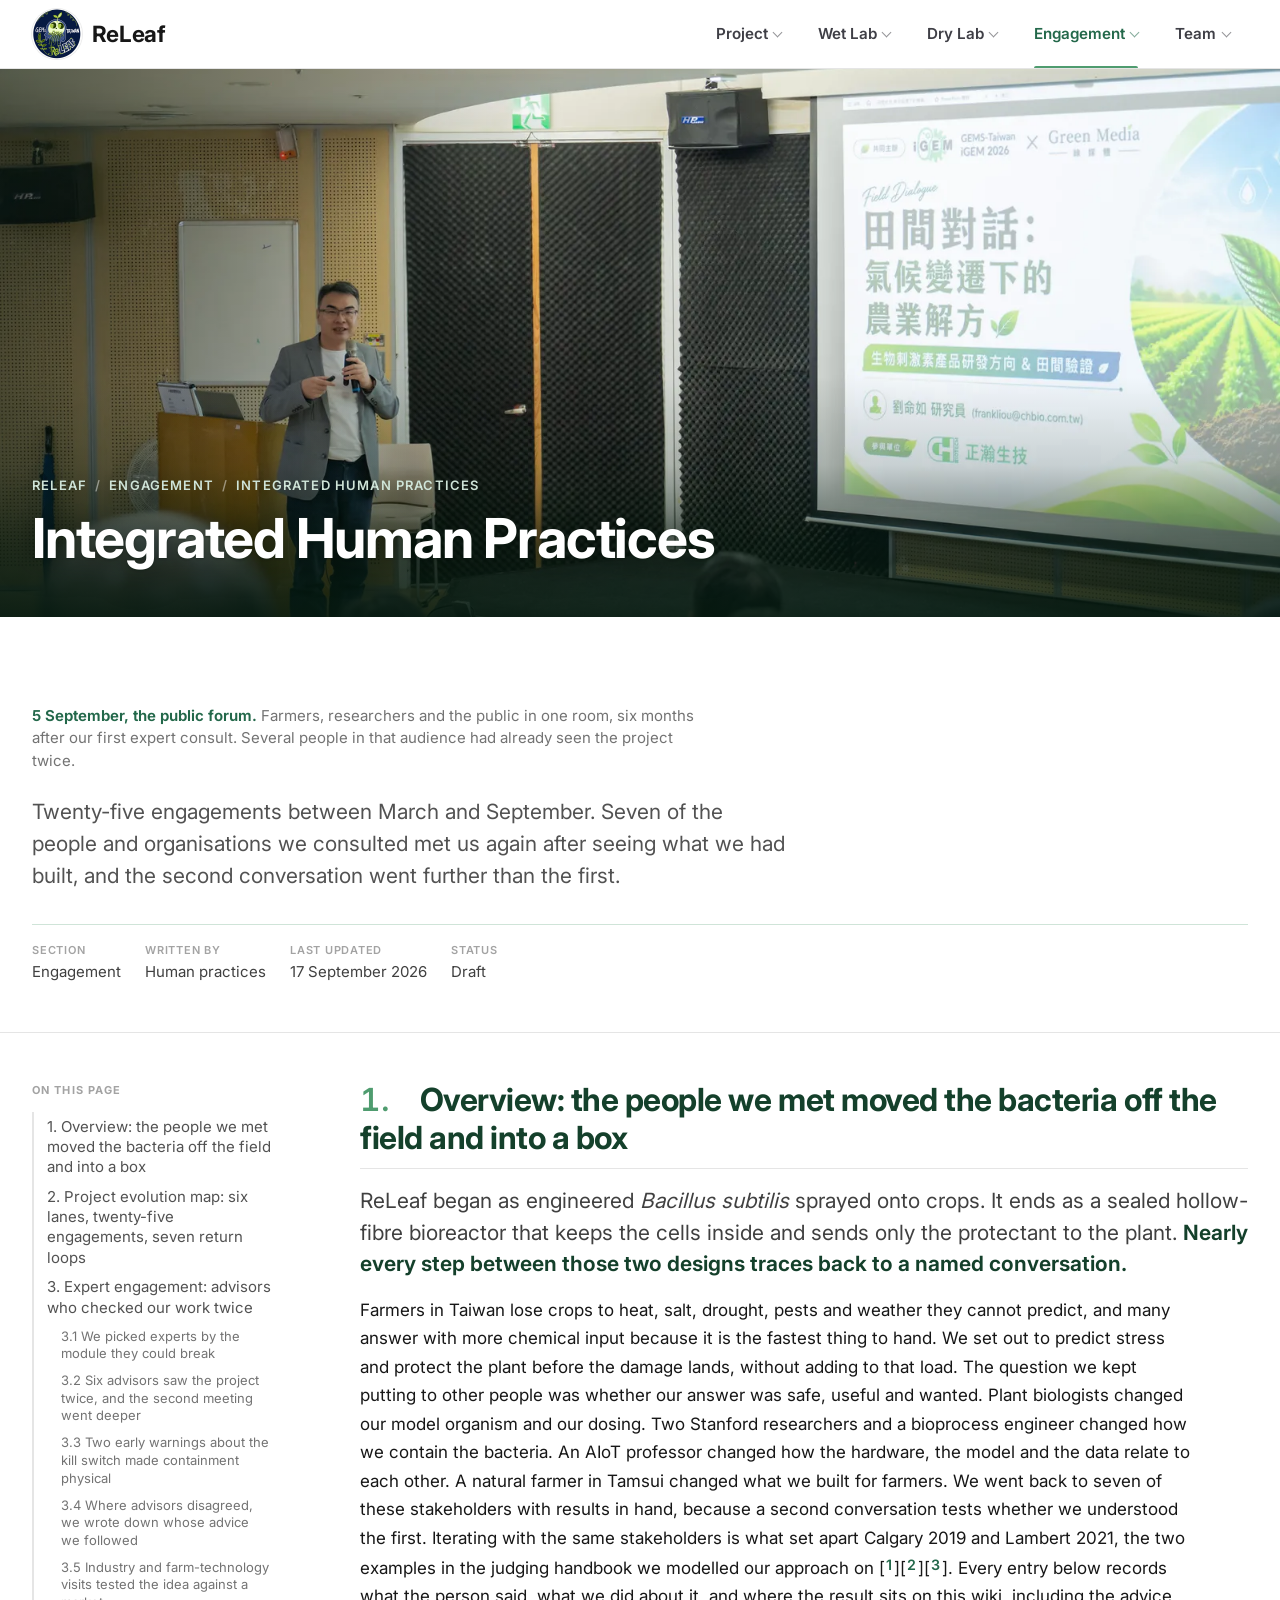
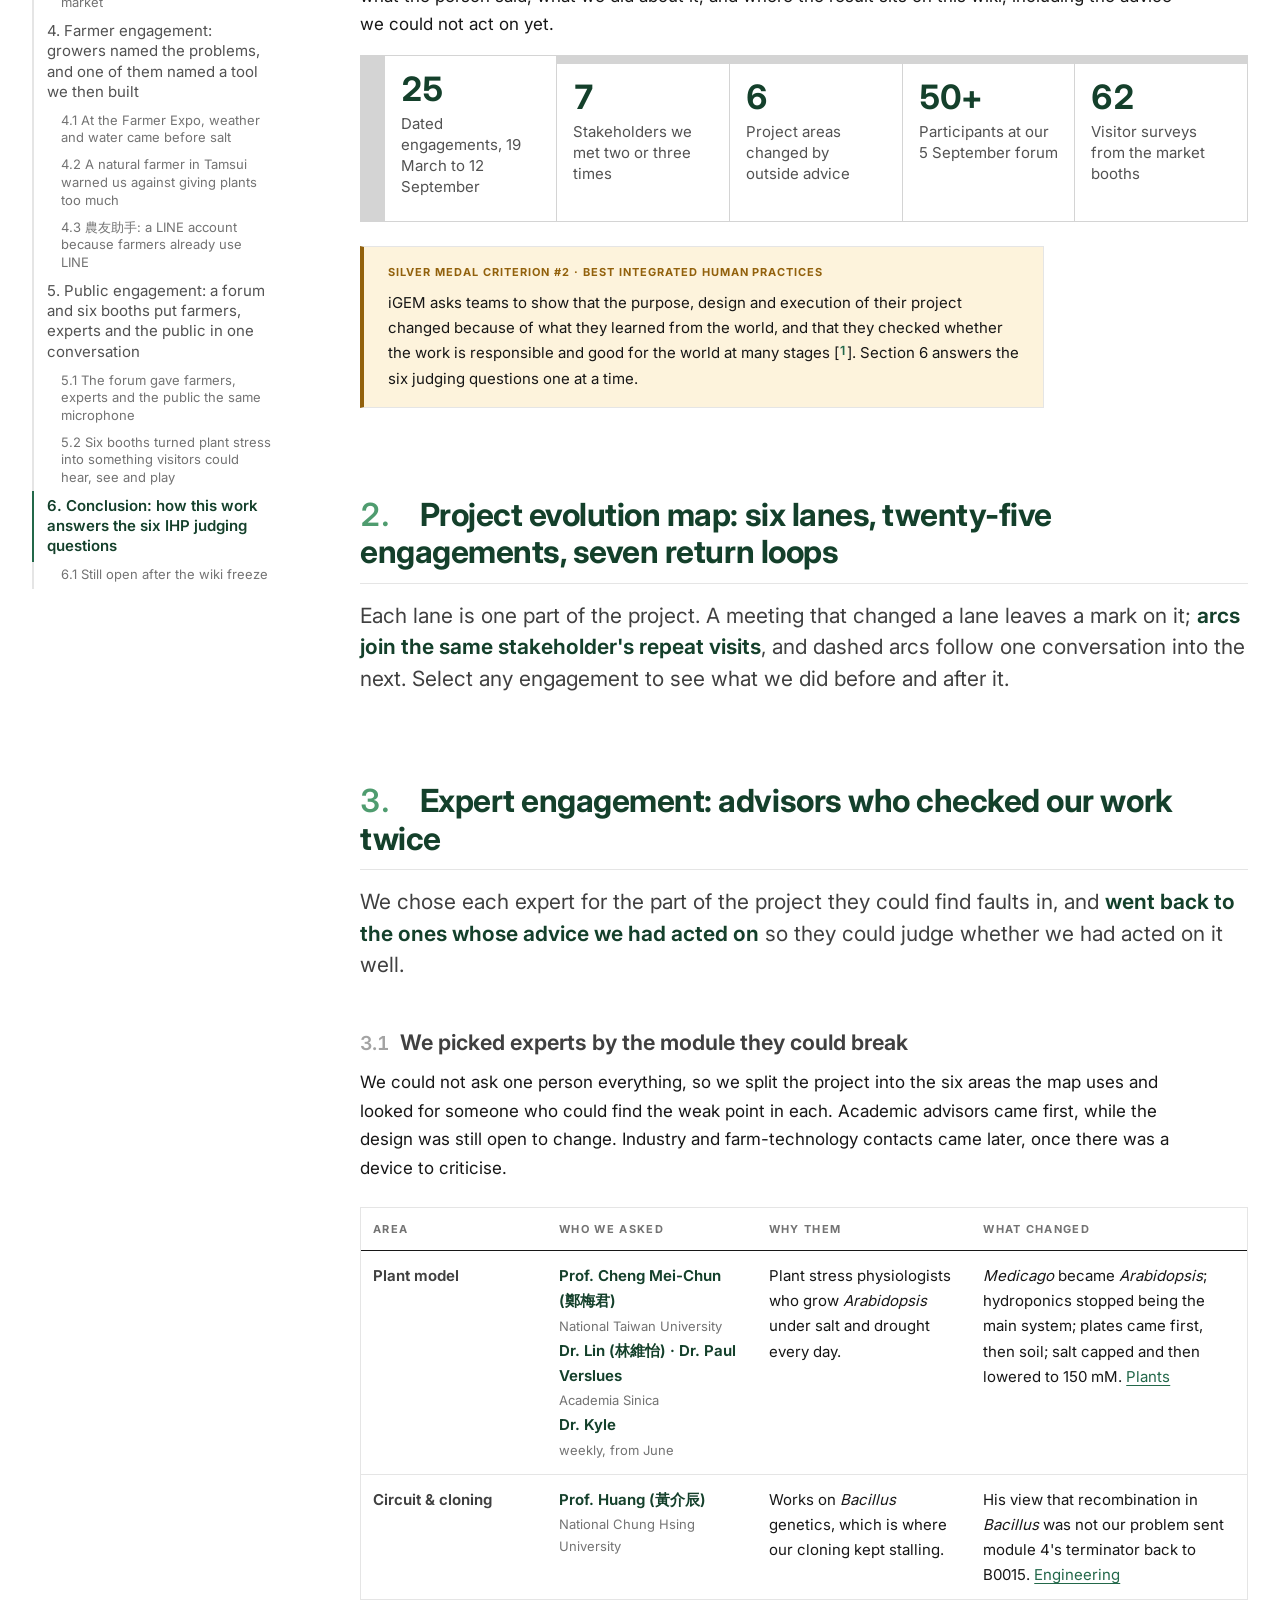
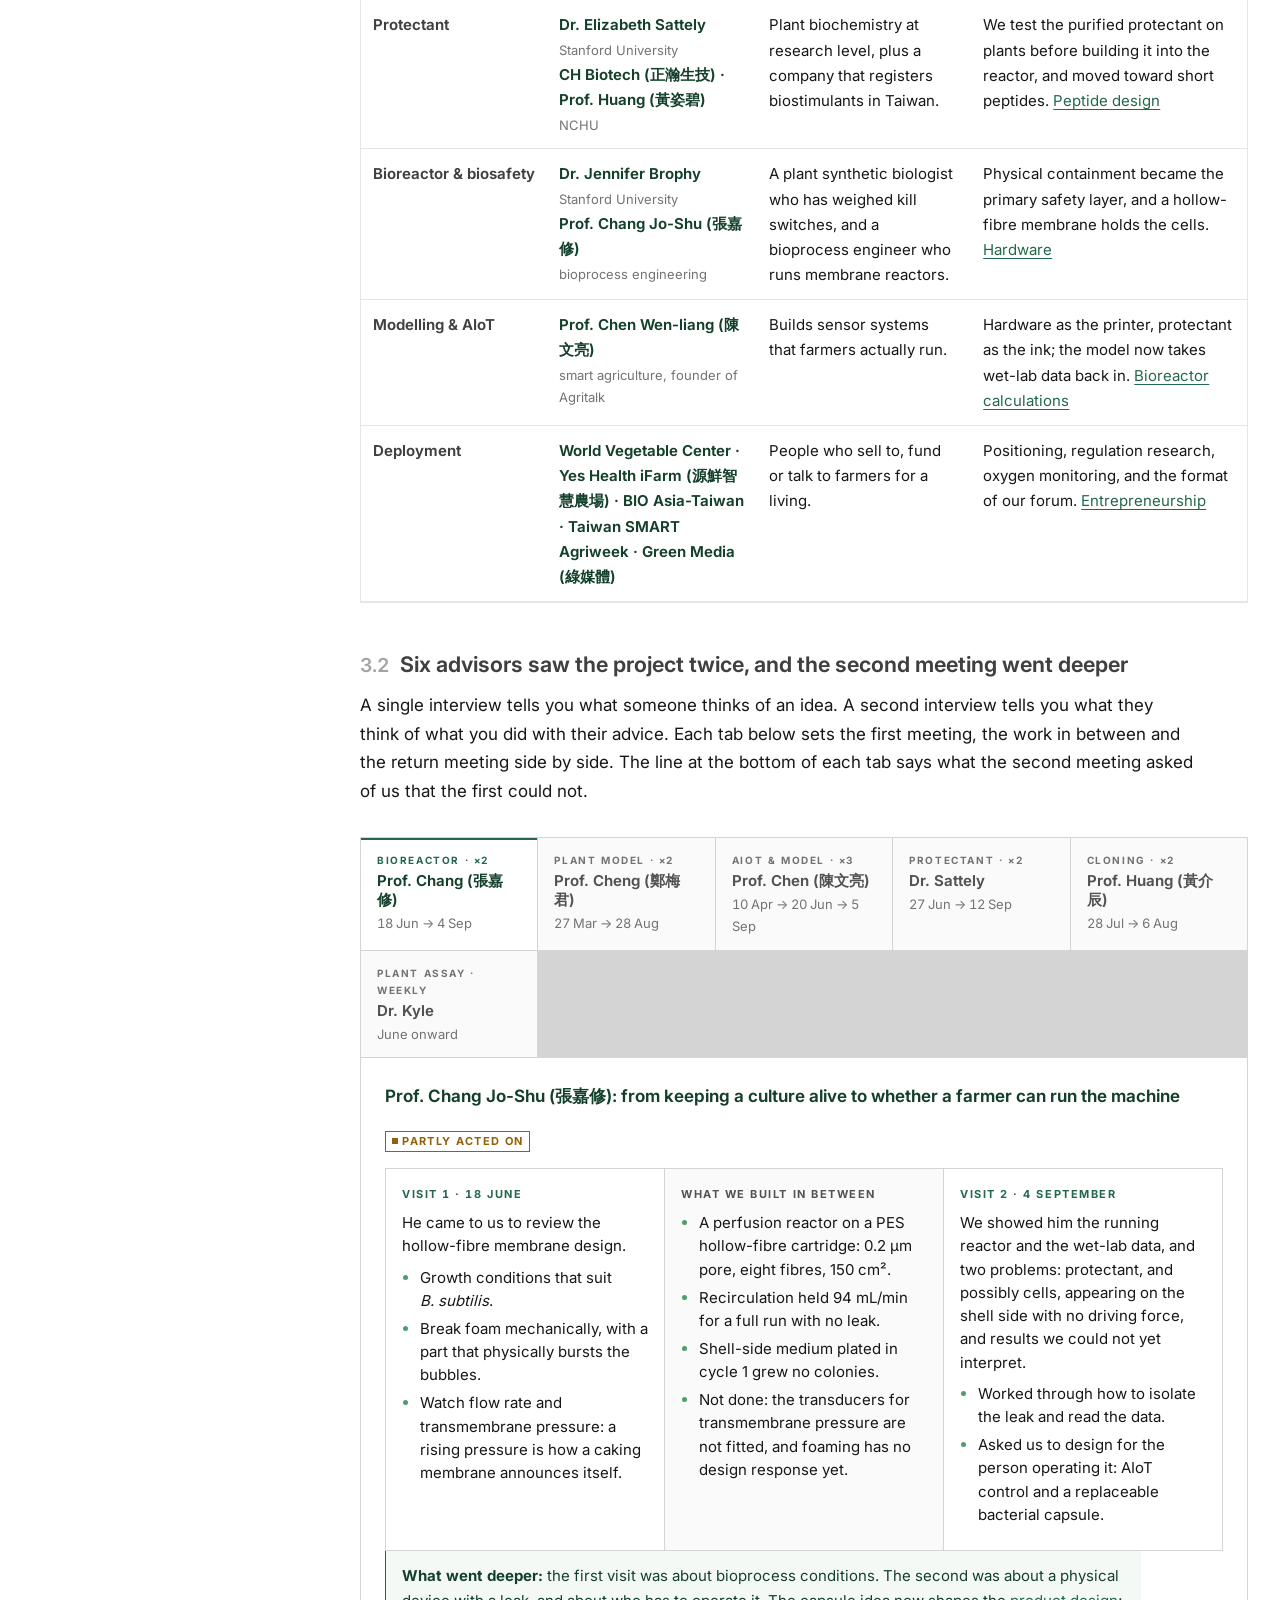
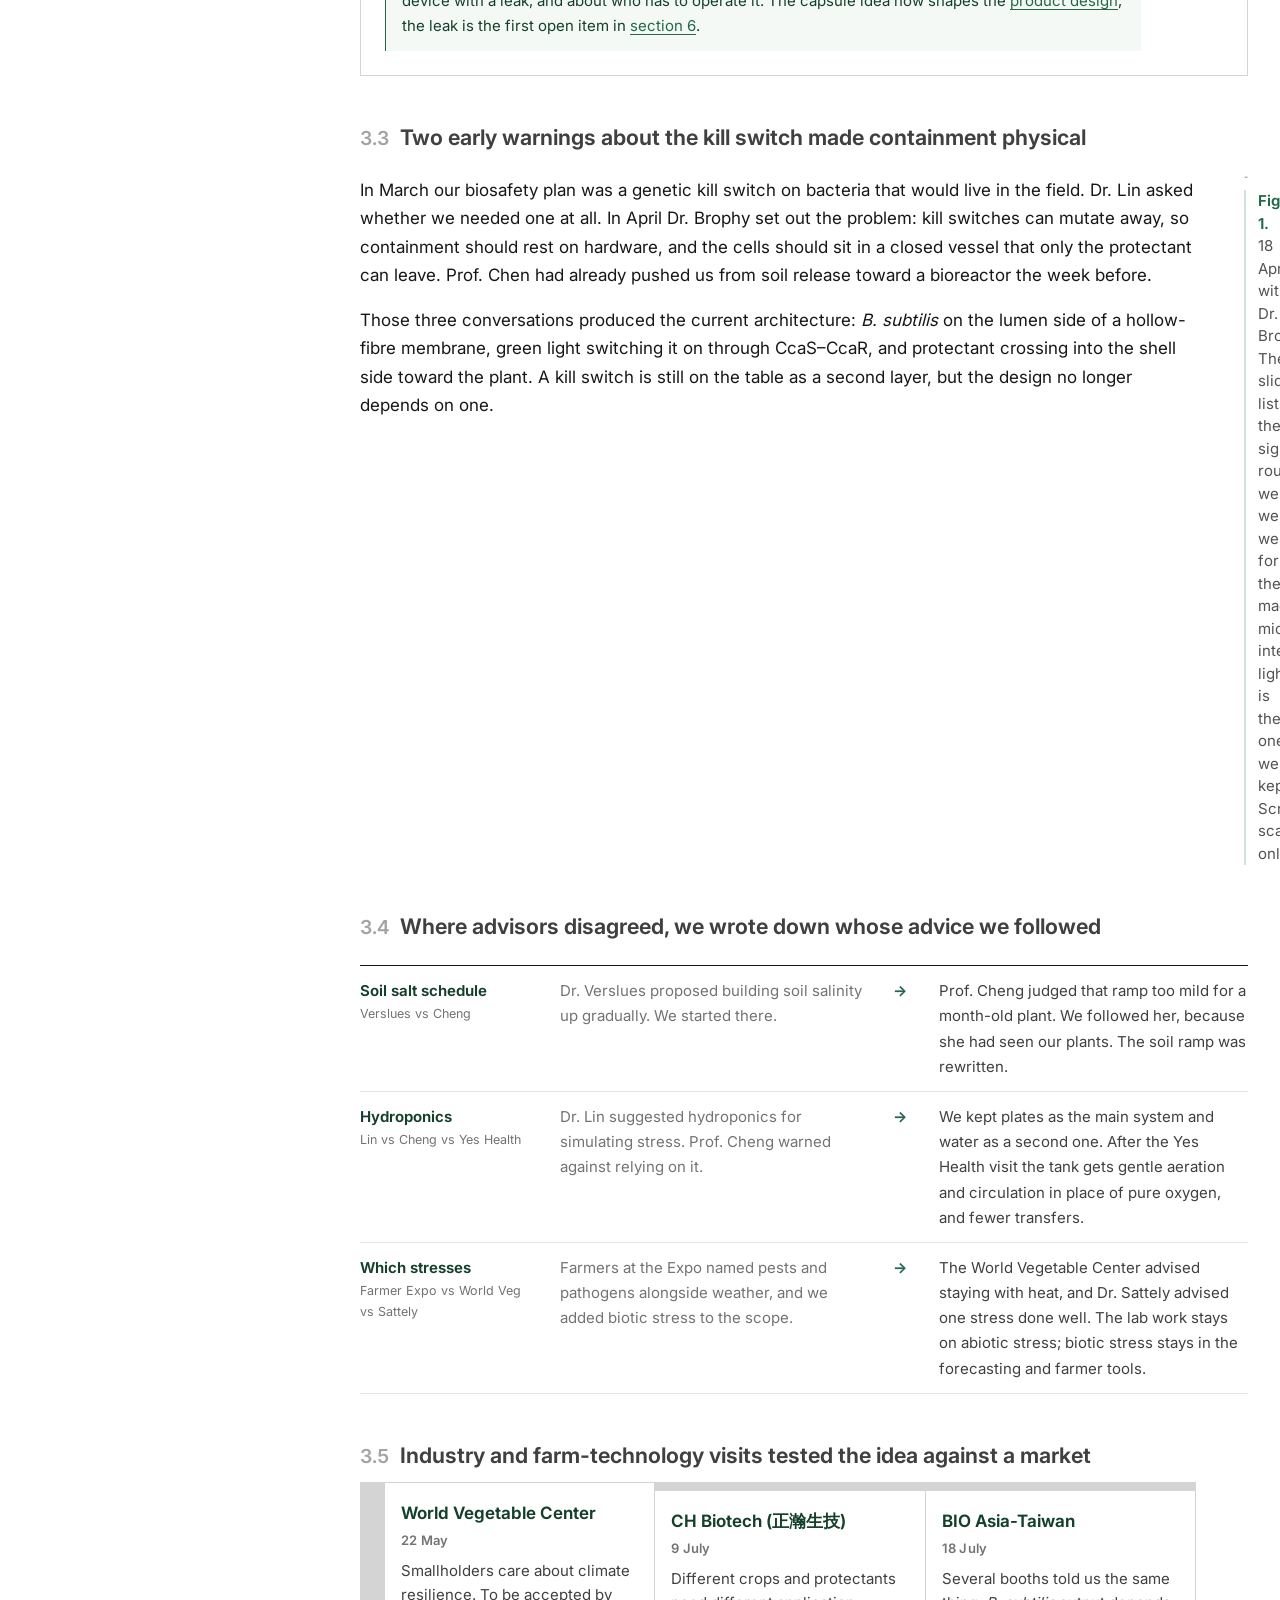
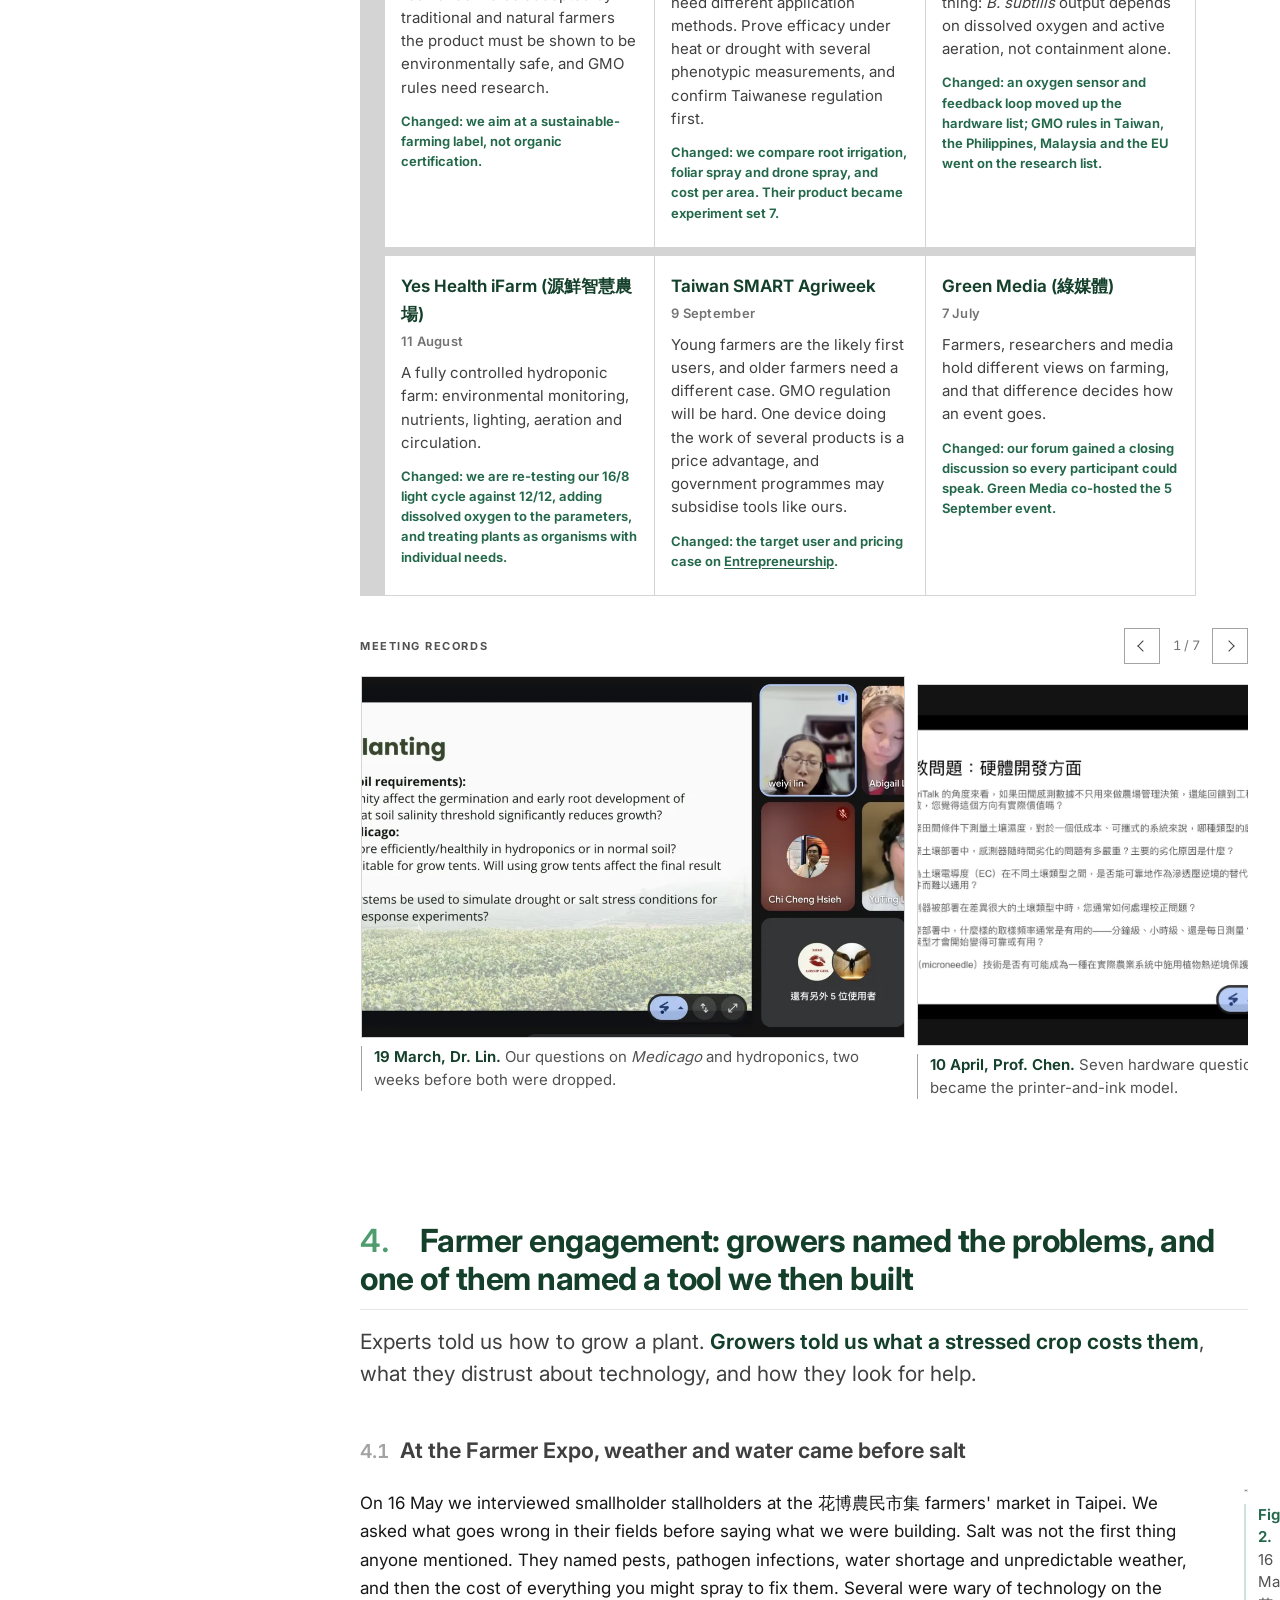
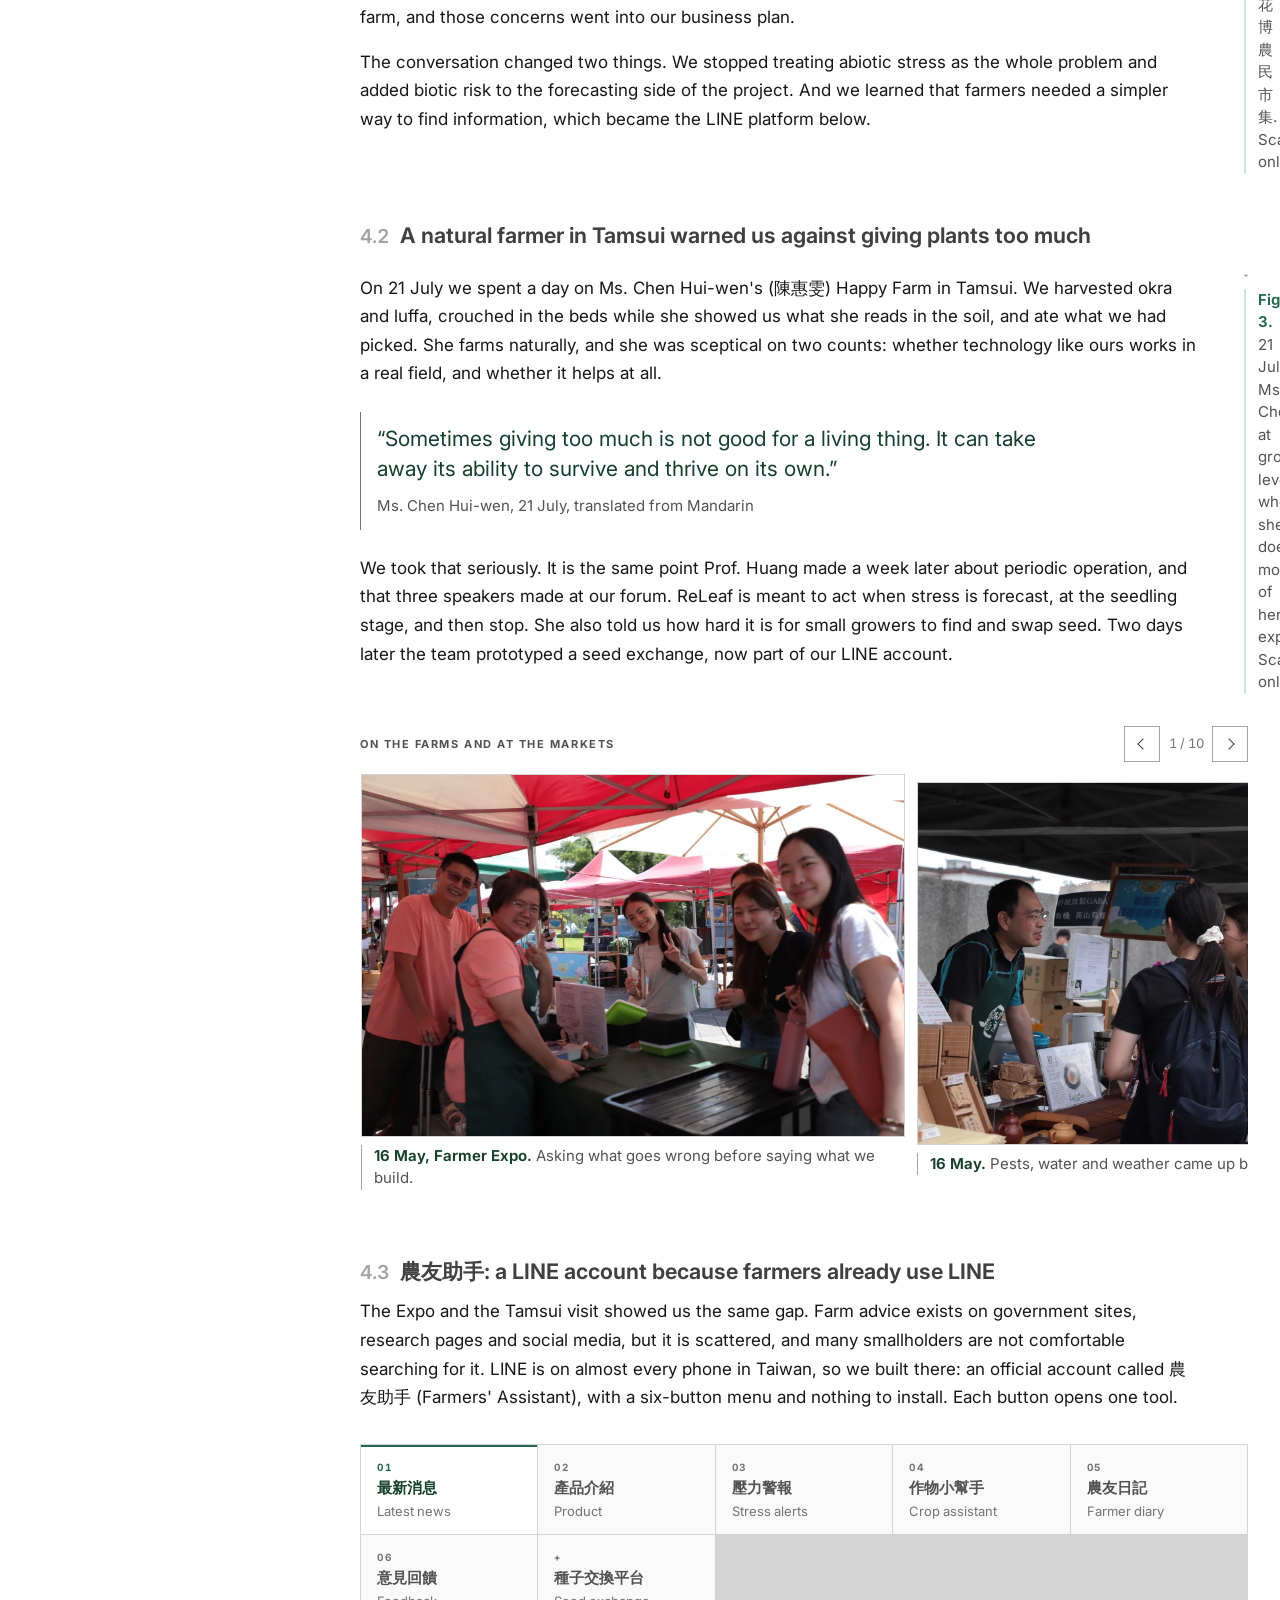
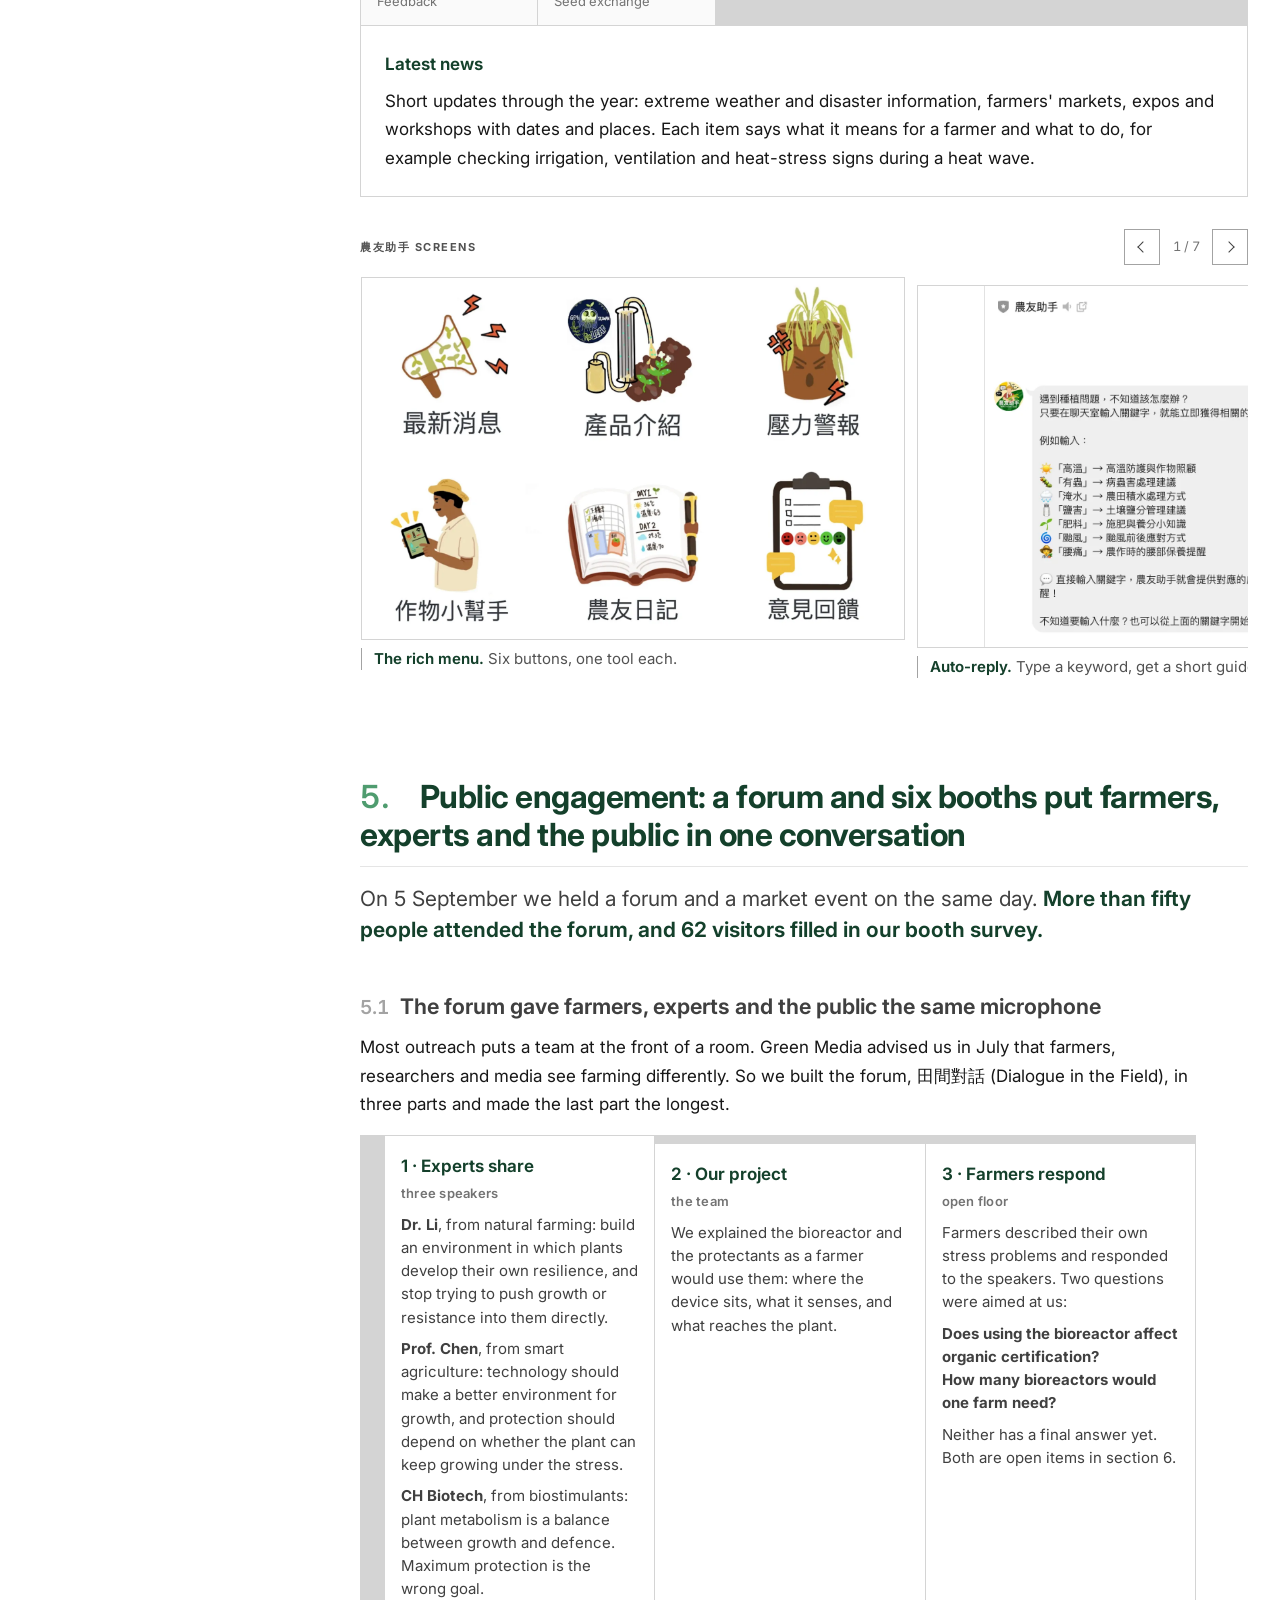
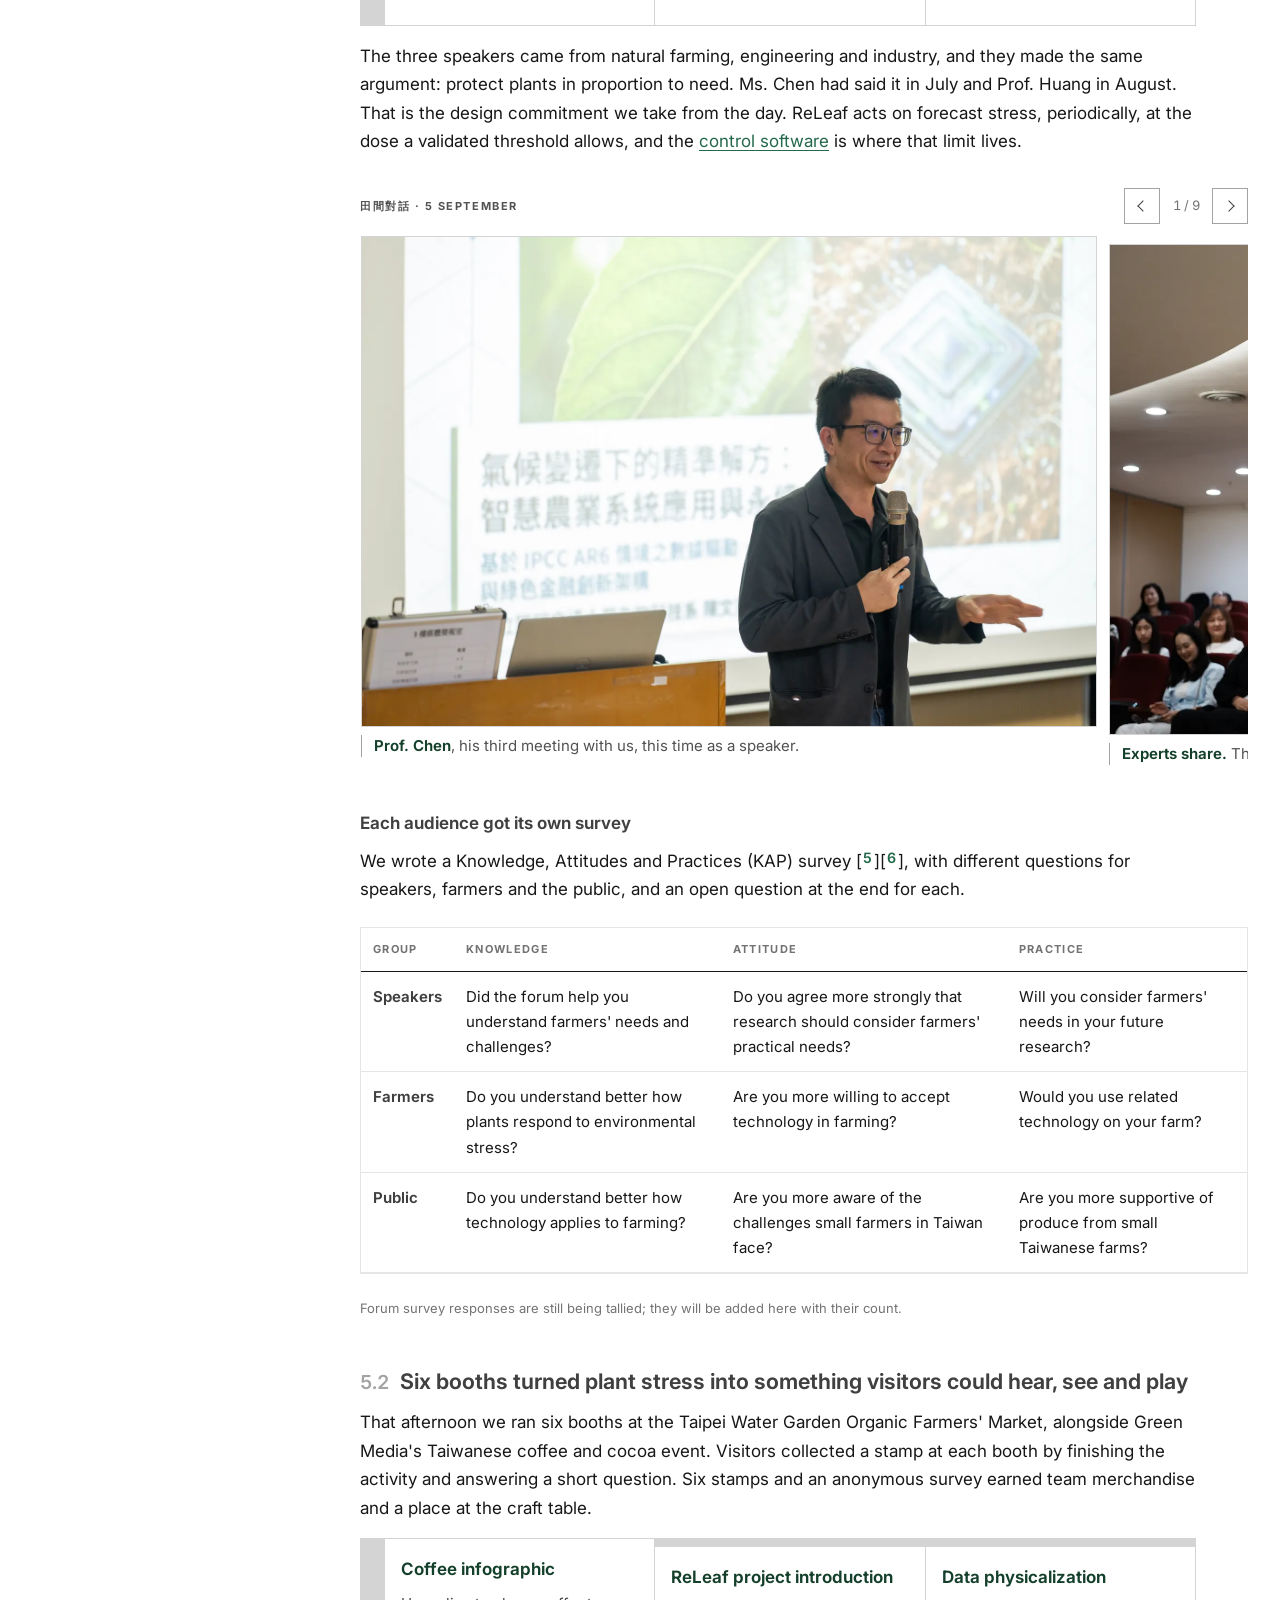
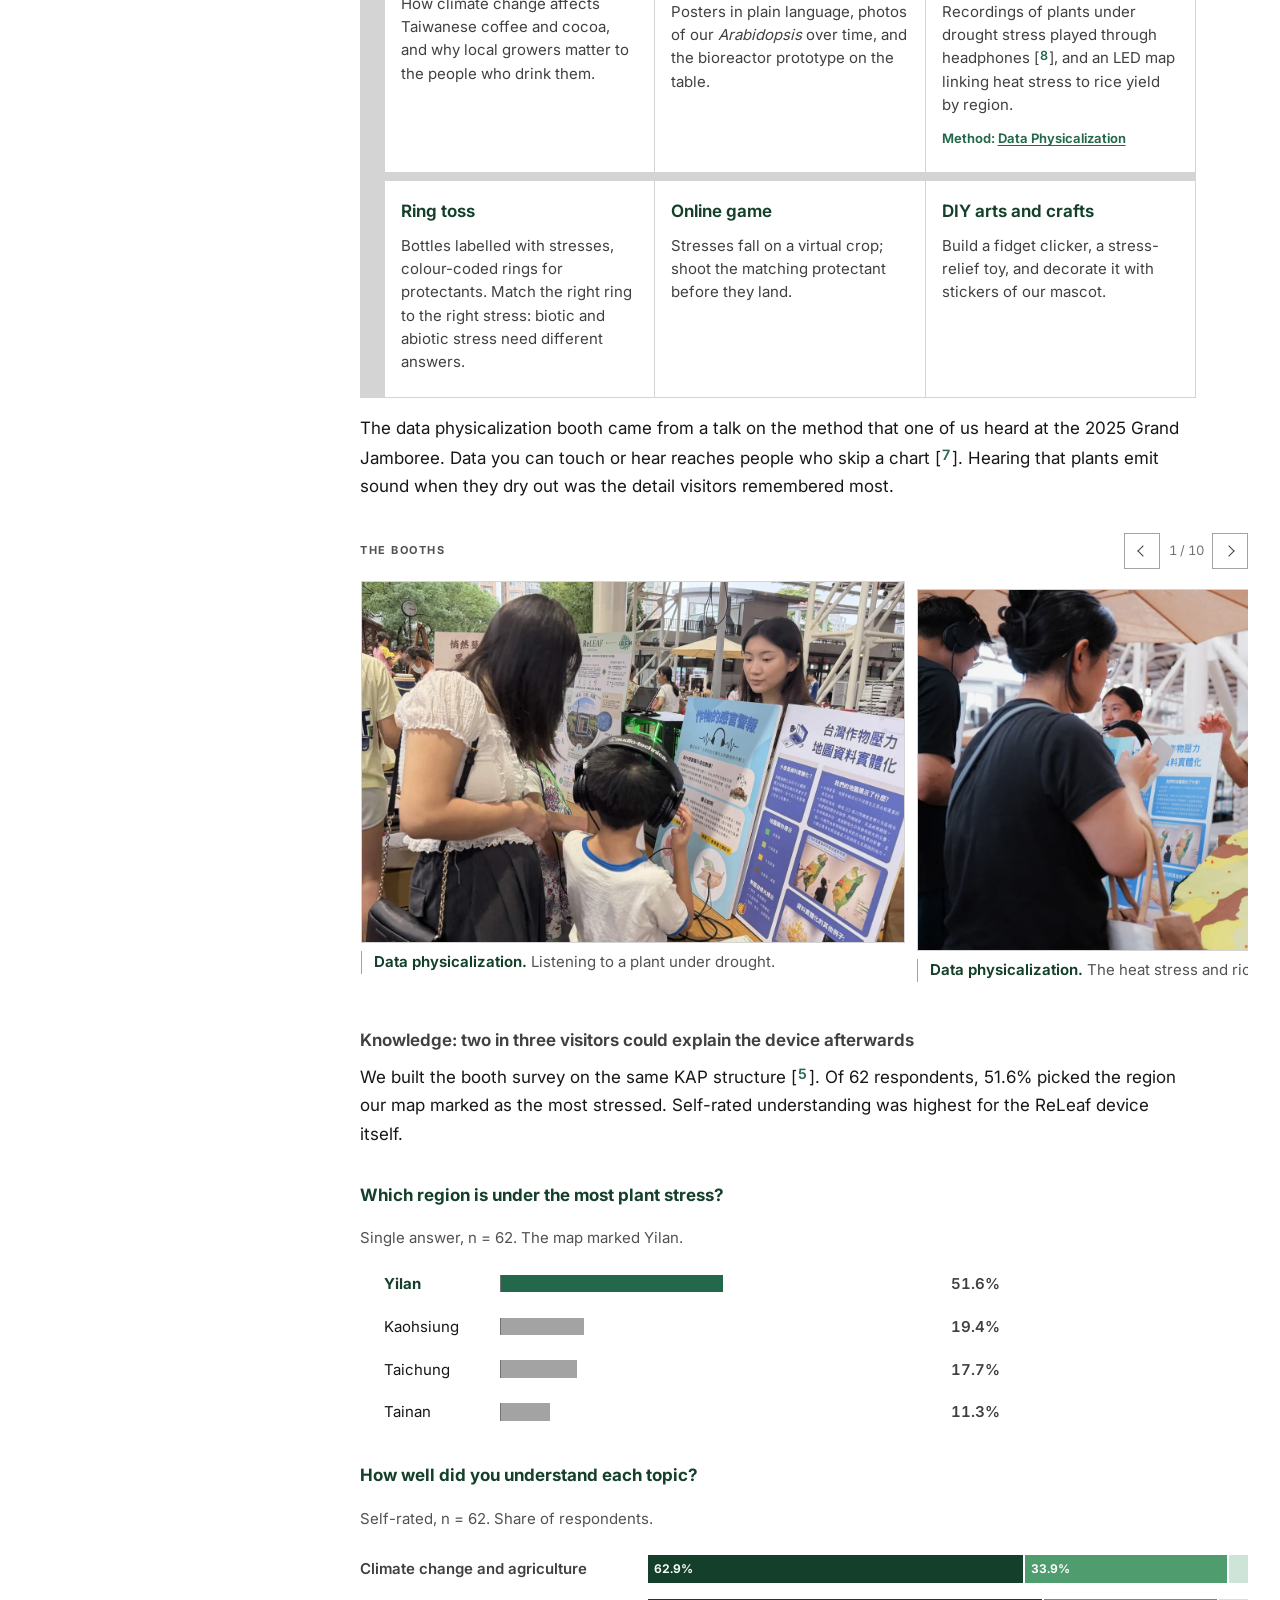
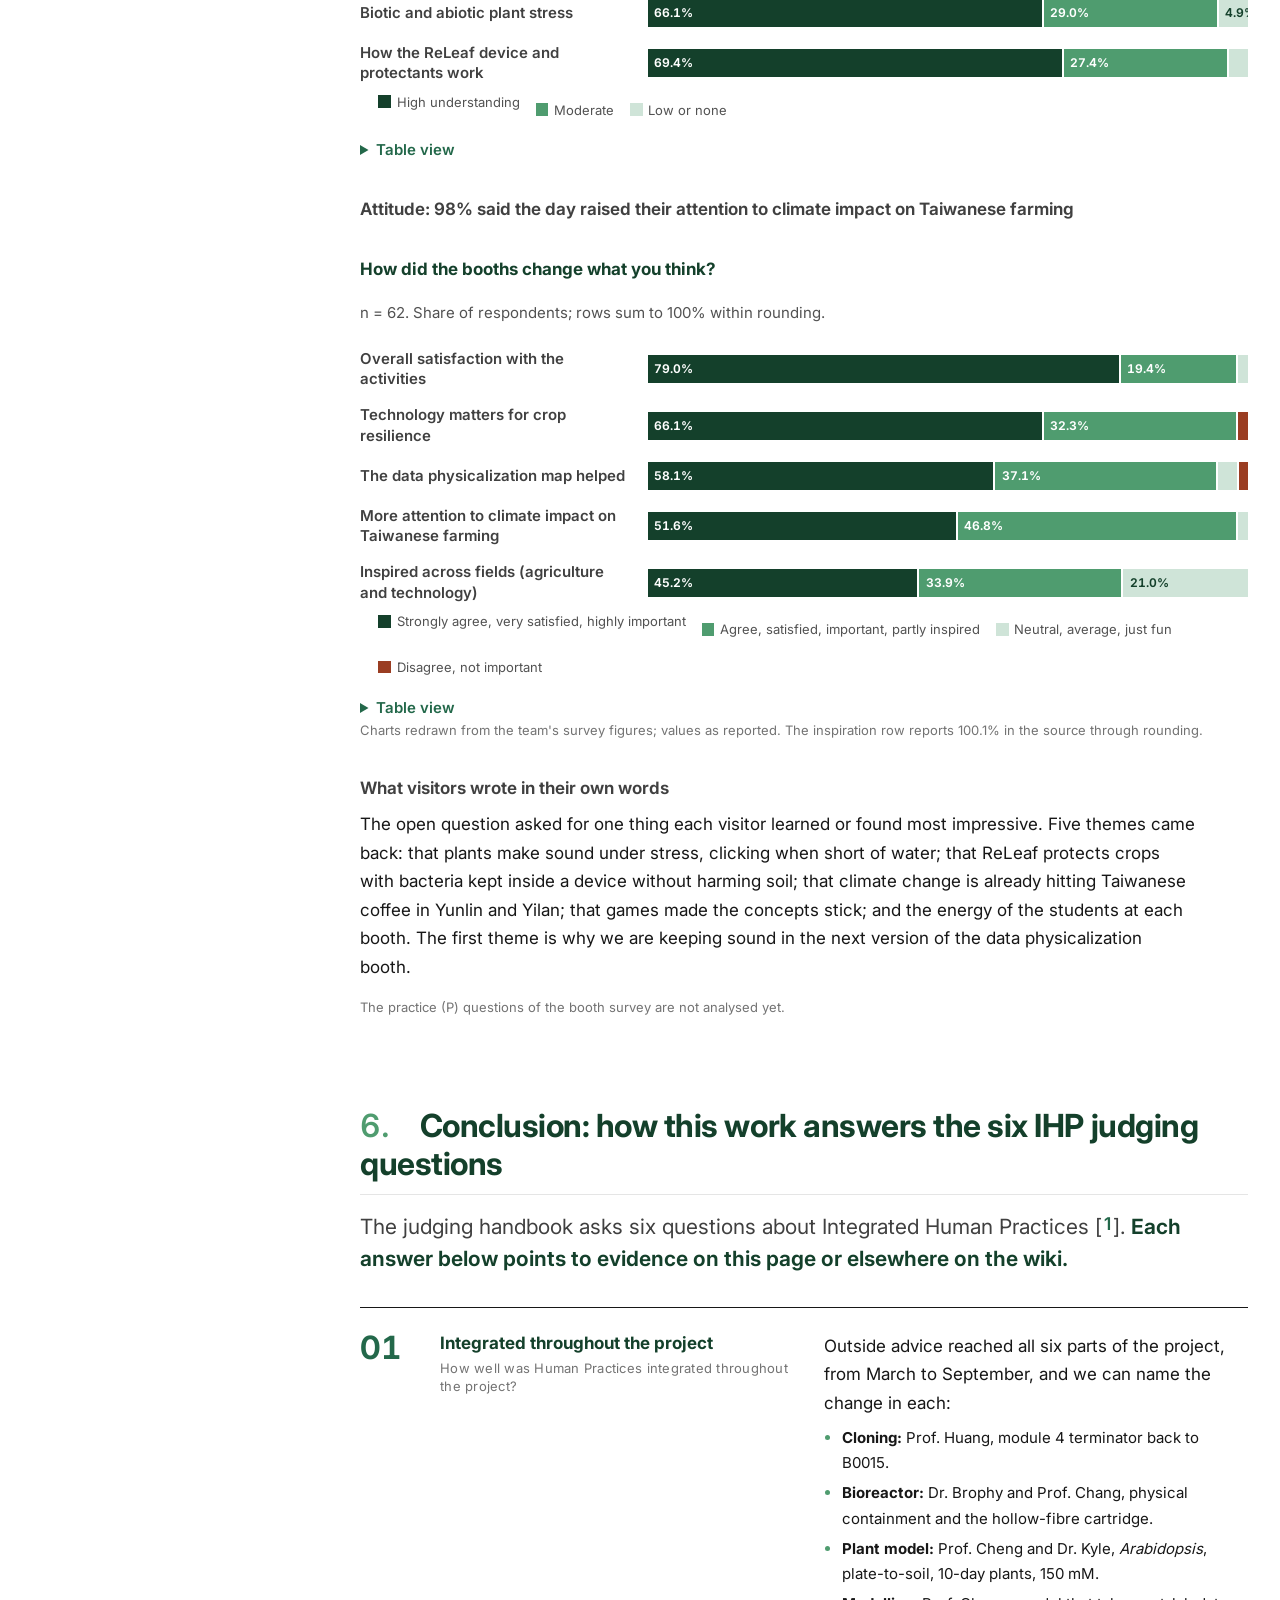
==== human-practices/index.html @ e919b012 "IHP page: draft on the ReLeaf subpage template The page, its stylesheet and behaviours, the wiki ass" ====
<!DOCTYPE html>
<html lang="en">
<head>
  <meta charset="utf-8" />
  <meta name="viewport" content="width=device-width, initial-scale=1" />
  <title>Integrated Human Practices | ReLeaf &middot; iGEM 2026</title>
  <meta name="description" content="Twenty-five engagements from March to September, seven stakeholders who met us more than once, and the design decisions each of them changed." />
  <link rel="icon" href="../assets/img/logo.png" />
  <link rel="stylesheet" href="../assets/css/tokens.css" />
  <link rel="stylesheet" href="../assets/css/nav.css" />
  <link rel="stylesheet" href="../assets/css/page.css" />
  <link rel="stylesheet" href="ihp.css" />
  <link rel="stylesheet" href="evomap.css" />
</head>
<body class="ihp">

  <div id="site-nav" data-base="../" data-tab="engagement" data-page="human-practices"></div>
  <div class="sitenav-spacer"></div>

  <!-- ================================================== 0 · KEY VISUAL == -->
  <!-- PLACEHOLDER: replace this photograph with the Canva key visual when it
       is ready. Export at 2400 px wide, save as
       assets/img/human-practices/hero-ihp.webp, and change the src below. -->
  <header class="pagehead pagehead--hero">
    <div class="pagehead__hero">
      <img src="../assets/img/human-practices/forum-dsc-75.webp"
           alt="A lecture theatre seen from the back rows. A speaker stands at the front beside a projected title slide reading 田間對話, and the seats in front of him are filled with farmers, researchers and students."
           width="1600" height="900" fetchpriority="high" />
      <div class="pagehead__heroinner">
        <p class="pagehead__eyebrow">
          <a href="../">ReLeaf</a> <i>/</i> Engagement <i>/</i> Integrated Human Practices
        </p>
        <h1 class="pagehead__title">Integrated Human Practices</h1>
      </div>
    </div>

    <div class="pagehead__inner">
      <p class="pagehead__herocap"><b>5 September, the public forum.</b> Farmers, researchers and the public in one room, six months after our first expert consult. Several people in that audience had already seen the project twice.</p>
      <p class="pagehead__lede">Twenty-five engagements between March and September. Seven of the people and organisations we consulted met us again after seeing what we had built, and the second conversation went further than the first.</p>
      <ul class="pagehead__meta">
        <li><b>Section</b><span>Engagement</span></li>
        <li><b>Written by</b><span>Human practices</span></li>
        <li><b>Last updated</b><span>17 September 2026</span></li>
        <li><b>Status</b><span>Draft</span></li>
      </ul>
    </div>
  </header>

  <div class="pagewrap">
    <details class="toc" open>
      <summary>Contents</summary>
      <div class="toc__inner"><p class="toc__title">On this page</p></div>
    </details>

    <main class="pagebody">

      <!-- ====================================================== 1 · OVERVIEW == -->
      <section class="sec" id="overview">
        <h2>Overview: the people we met moved the bacteria off the field and into a box</h2>
        <p class="stand">ReLeaf began as engineered <i>Bacillus subtilis</i> sprayed onto crops. It ends as a sealed hollow-fibre bioreactor that keeps the cells inside and sends only the protectant to the plant. <b>Nearly every step between those two designs traces back to a named conversation.</b></p>

        <p>Farmers in Taiwan lose crops to heat, salt, drought, pests and weather they cannot predict, and many answer with more chemical input because it is the fastest thing to hand. We set out to predict stress and protect the plant before the damage lands, without adding to that load. The question we kept putting to other people was whether our answer was safe, useful and wanted. Plant biologists changed our model organism and our dosing. Two Stanford researchers and a bioprocess engineer changed how we contain the bacteria. An AIoT professor changed how the hardware, the model and the data relate to each other. A natural farmer in Tamsui changed what we built for farmers. We went back to seven of these stakeholders with results in hand, because a second conversation tests whether we understood the first. Iterating with the same stakeholders is what set apart Calgary 2019 and Lambert 2021, the two examples in the judging handbook we modelled our approach on [1][2][3]. Every entry below records what the person said, what we did about it, and where the result sits on this wiki, including the advice we could not act on yet.</p>

        <ul class="keyfacts">
          <li><b>25</b><span>Dated engagements, 19 March to 12 September</span></li>
          <li><b>7</b><span>Stakeholders we met two or three times</span></li>
          <li><b>6</b><span>Project areas changed by outside advice</span></li>
          <li><b>50+</b><span>Participants at our 5 September forum</span></li>
          <li><b>62</b><span>Visitor surveys from the market booths</span></li>
        </ul>

        <aside class="callout callout--medal">
          <b class="callout__label">Silver Medal Criterion #2 &middot; Best Integrated Human Practices</b>
          <p>iGEM asks teams to show that the purpose, design and execution of their project changed because of what they learned from the world, and that they checked whether the work is responsible and good for the world at many stages [1]. Section&nbsp;6 answers the six judging questions one at a time.</p>
        </aside>
      </section>

      <!-- ======================================================= 2 · MAP == -->
      <section class="sec" id="evolution">
        <h2>Project evolution map: six lanes, twenty-five engagements, seven return loops</h2>
        <p class="stand">Each lane is one part of the project. A meeting that changed a lane leaves a mark on it; <b>arcs join the same stakeholder's repeat visits</b>, and dashed arcs follow one conversation into the next. Select any engagement to see what we did before and after it.</p>

        <div id="evomap" class="evomap" data-evomap>
          <noscript>
            <p>The interactive map needs JavaScript. Every engagement it shows is also described in sections 3 to 5 below, with dates, advice and the change that followed.</p>
          </noscript>
        </div>
      </section>

      <!-- ============================================ 3 · EXPERT ENGAGEMENT == -->
      <section class="sec" id="experts">
        <h2>Expert engagement: advisors who checked our work twice</h2>
        <p class="stand">We chose each expert for the part of the project they could find faults in, and <b>went back to the ones whose advice we had acted on</b> so they could judge whether we had acted on it well.</p>

        <h3>We picked experts by the module they could break</h3>
        <p>We could not ask one person everything, so we split the project into the six areas the map uses and looked for someone who could find the weak point in each. Academic advisors came first, while the design was still open to change. Industry and farm-technology contacts came later, once there was a device to criticise.</p>

        <div class="tablewrap">
          <table class="ledger">
            <thead><tr><th>Area</th><th>Who we asked</th><th>Why them</th><th>What changed</th></tr></thead>
            <tbody>
              <tr>
                <td class="ledger__area">Plant model</td>
                <td class="ledger__who">Prof. Cheng Mei-Chun (鄭梅君)<small>National Taiwan University</small>Dr. Lin (林維怡) &middot; Dr. Paul Verslues<small>Academia Sinica</small>Dr. Kyle<small>weekly, from June</small></td>
                <td>Plant stress physiologists who grow <i>Arabidopsis</i> under salt and drought every day.</td>
                <td><i>Medicago</i> became <i>Arabidopsis</i>; hydroponics stopped being the main system; plates came first, then soil; salt capped and then lowered to 150&nbsp;mM. <a href="../plant/">Plants</a></td>
              </tr>
              <tr>
                <td class="ledger__area">Circuit &amp; cloning</td>
                <td class="ledger__who">Prof. Huang (黃介辰)<small>National Chung Hsing University</small></td>
                <td>Works on <i>Bacillus</i> genetics, which is where our cloning kept stalling.</td>
                <td>His view that recombination in <i>Bacillus</i> was not our problem sent module&nbsp;4's terminator back to B0015. <a href="../engineering/">Engineering</a></td>
              </tr>
              <tr>
                <td class="ledger__area">Protectant</td>
                <td class="ledger__who">Dr. Elizabeth Sattely<small>Stanford University</small>CH Biotech (正瀚生技) &middot; Prof. Huang (黃姿碧)<small>NCHU</small></td>
                <td>Plant biochemistry at research level, plus a company that registers biostimulants in Taiwan.</td>
                <td>We test the purified protectant on plants before building it into the reactor, and moved toward short peptides. <a href="../peptide-design/">Peptide design</a></td>
              </tr>
              <tr>
                <td class="ledger__area">Bioreactor &amp; biosafety</td>
                <td class="ledger__who">Dr. Jennifer Brophy<small>Stanford University</small>Prof. Chang Jo-Shu (張嘉修)<small>bioprocess engineering</small></td>
                <td>A plant synthetic biologist who has weighed kill switches, and a bioprocess engineer who runs membrane reactors.</td>
                <td>Physical containment became the primary safety layer, and a hollow-fibre membrane holds the cells. <a href="../hardware/">Hardware</a></td>
              </tr>
              <tr>
                <td class="ledger__area">Modelling &amp; AIoT</td>
                <td class="ledger__who">Prof. Chen Wen-liang (陳文亮)<small>smart agriculture, founder of Agritalk</small></td>
                <td>Builds sensor systems that farmers actually run.</td>
                <td>Hardware as the printer, protectant as the ink; the model now takes wet-lab data back in. <a href="../bioreactor-calculations/">Bioreactor calculations</a></td>
              </tr>
              <tr>
                <td class="ledger__area">Deployment</td>
                <td class="ledger__who">World Vegetable Center &middot; Yes Health iFarm (源鮮智慧農場) &middot; BIO Asia-Taiwan &middot; Taiwan SMART Agriweek &middot; Green Media (綠媒體)</td>
                <td>People who sell to, fund or talk to farmers for a living.</td>
                <td>Positioning, regulation research, oxygen monitoring, and the format of our forum. <a href="../entrepreneurship/">Entrepreneurship</a></td>
              </tr>
            </tbody>
          </table>
        </div>

        <h3>Six advisors saw the project twice, and the second meeting went deeper</h3>
        <p>A single interview tells you what someone thinks of an idea. A second interview tells you what they think of what you did with their advice. Each tab below sets the first meeting, the work in between and the return meeting side by side. The line at the bottom of each tab says what the second meeting asked of us that the first could not.</p>

        <div class="rail" data-rail>
          <div class="rail__strip" role="tablist" aria-label="Advisors we met more than once">
            <button class="rail__btn" role="tab" type="button" id="lt-chang" aria-controls="lp-chang" aria-selected="true">
              <span class="rail__no">Bioreactor &middot; &times;2</span><span class="rail__name">Prof. Chang (張嘉修)</span><span class="rail__when">18 Jun &rarr; 4 Sep</span>
            </button>
            <button class="rail__btn" role="tab" type="button" id="lt-cheng" aria-controls="lp-cheng" aria-selected="false">
              <span class="rail__no">Plant model &middot; &times;2</span><span class="rail__name">Prof. Cheng (鄭梅君)</span><span class="rail__when">27 Mar &rarr; 28 Aug</span>
            </button>
            <button class="rail__btn" role="tab" type="button" id="lt-chen" aria-controls="lp-chen" aria-selected="false">
              <span class="rail__no">AIoT &amp; model &middot; &times;3</span><span class="rail__name">Prof. Chen (陳文亮)</span><span class="rail__when">10 Apr &rarr; 20 Jun &rarr; 5 Sep</span>
            </button>
            <button class="rail__btn" role="tab" type="button" id="lt-sattely" aria-controls="lp-sattely" aria-selected="false">
              <span class="rail__no">Protectant &middot; &times;2</span><span class="rail__name">Dr. Sattely</span><span class="rail__when">27 Jun &rarr; 12 Sep</span>
            </button>
            <button class="rail__btn" role="tab" type="button" id="lt-huang" aria-controls="lp-huang" aria-selected="false">
              <span class="rail__no">Cloning &middot; &times;2</span><span class="rail__name">Prof. Huang (黃介辰)</span><span class="rail__when">28 Jul &rarr; 6 Aug</span>
            </button>
            <button class="rail__btn" role="tab" type="button" id="lt-kyle" aria-controls="lp-kyle" aria-selected="false">
              <span class="rail__no">Plant assay &middot; weekly</span><span class="rail__name">Dr. Kyle</span><span class="rail__when">June onward</span>
            </button>
          </div>

          <!-- CHANG -->
          <div class="rail__panel" role="tabpanel" id="lp-chang" aria-labelledby="lt-chang" tabindex="0">
            <div class="loop__head">
              <h4>Prof. Chang Jo-Shu (張嘉修): from keeping a culture alive to whether a farmer can run the machine</h4>
              <span class="stamp stamp--partial">Partly acted on</span>
            </div>
            <div class="loop">
              <div>
                <h5>Visit 1 &middot; 18 June</h5>
                <p>He came to us to review the hollow-fibre membrane design.</p>
                <ul>
                  <li>Growth conditions that suit <i>B.&nbsp;subtilis</i>.</li>
                  <li>Break foam mechanically, with a part that physically bursts the bubbles.</li>
                  <li>Watch flow rate and transmembrane pressure: a rising pressure is how a caking membrane announces itself.</li>
                </ul>
              </div>
              <div class="loop__mid">
                <h5>What we built in between</h5>
                <ul>
                  <li>A perfusion reactor on a PES hollow-fibre cartridge: 0.2&nbsp;&micro;m pore, eight fibres, 150&nbsp;cm&sup2;.</li>
                  <li>Recirculation held 94&nbsp;mL/min for a full run with no leak.</li>
                  <li>Shell-side medium plated in cycle&nbsp;1 grew no colonies.</li>
                  <li>Not done: the transducers for transmembrane pressure are not fitted, and foaming has no design response yet.</li>
                </ul>
              </div>
              <div>
                <h5>Visit 2 &middot; 4 September</h5>
                <p>We showed him the running reactor and the wet-lab data, and two problems: protectant, and possibly cells, appearing on the shell side with no driving force, and results we could not yet interpret.</p>
                <ul>
                  <li>Worked through how to isolate the leak and read the data.</li>
                  <li>Asked us to design for the person operating it: AIoT control and a replaceable bacterial capsule.</li>
                </ul>
              </div>
            </div>
            <p class="loop__depth"><b>What went deeper:</b> the first visit was about bioprocess conditions. The second was about a physical device with a leak, and about who has to operate it. The capsule idea now shapes the <a href="../entrepreneurship/">product design</a>; the leak is the first open item in <a href="#conclusion">section 6</a>.</p>
          </div>

          <!-- CHENG -->
          <div class="rail__panel" role="tabpanel" id="lp-cheng" aria-labelledby="lt-cheng" tabindex="0" hidden>
            <div class="loop__head">
              <h4>Prof. Cheng Mei-Chun (鄭梅君): first she chose our plant, then she corrected how we grew it</h4>
              <span class="stamp stamp--done">Adopted in set 8</span>
            </div>
            <div class="loop">
              <div>
                <h5>Visit 1 &middot; 27 March</h5>
                <ul>
                  <li>Switch the model to <i>Arabidopsis thaliana</i>. She gave us seed and growing guidance.</li>
                  <li>Hydroponics alone is not stable enough to trust. Start on agar plates, then move to soil.</li>
                  <li>Keep heat, salt and drought; drop osmotic stress.</li>
                  <li>Use moderate stress, and ROS staining to see it.</li>
                </ul>
              </div>
              <div class="loop__mid">
                <h5>What we built in between</h5>
                <ul>
                  <li>Eight experimental sets on plates, in water and in soil.</li>
                  <li>250&nbsp;mM salt bleached a whole set; we moved to a 200&nbsp;mM ceiling, then down to 150.</li>
                  <li>Seedlings were moved at four days old.</li>
                </ul>
              </div>
              <div>
                <h5>Visit 2 &middot; 28 August</h5>
                <p>Having seen our plates, she gave a set of rulings, written up on 2 September:</p>
                <ul>
                  <li>Use plants ten to twenty days old, and cap salt at 200&nbsp;mM for that age.</li>
                  <li>Start treatment when the first true leaves are out, whatever the calendar says.</li>
                  <li>Blow seeds dry in the cabinet after stratification.</li>
                  <li>The gradual soil salt ramp we had started was too mild for a month-old plant.</li>
                </ul>
              </div>
            </div>
            <p class="loop__depth"><b>What went deeper:</b> in March she chose the model. In August she corrected how we ran it, using our own data. Experiment set&nbsp;8 is the first to grow plants to ten days before treating them. <a href="../plant/">Plants, section 3.3</a></p>
          </div>

          <!-- CHEN -->
          <div class="rail__panel" role="tabpanel" id="lp-chen" aria-labelledby="lt-chen" tabindex="0" hidden>
            <div class="loop__head">
              <h4>Prof. Chen Wen-liang (陳文亮): the architecture, then the data, then how far to intervene</h4>
              <span class="stamp stamp--done">Three meetings</span>
            </div>
            <div class="loop">
              <div>
                <h5>Meeting 1 &middot; 10 April</h5>
                <p class="pull" style="margin:0 0 .5rem"><span style="color:var(--leaf-900);font-weight:600">&ldquo;Design the hardware as the printer and the biofertilizer as the ink.&rdquo;</span></p>
                <ul>
                  <li>Move from releasing bacteria into soil to a controlled bioreactor.</li>
                  <li>Define the inputs and outputs of the device clearly.</li>
                  <li>Plan beyond the local market; expect resistance on adoption, chemical competition and regulation.</li>
                </ul>
              </div>
              <div class="loop__mid">
                <h5>Meeting 2 &middot; 20 June</h5>
                <ul>
                  <li>Connect the model to experiments, and refine each model with measured data.</li>
                  <li>Treat a ReLeaf database as the place experimental data accumulates.</li>
                  <li>Test salt concentration against treatment time; run the reactor longer; watch dissolved oxygen.</li>
                  <li>Visit Yes Health iFarm. We went on 11 August.</li>
                  <li>He took apart the auto-filling reservoir we proposed. We have not built it.</li>
                </ul>
              </div>
              <div>
                <h5>Meeting 3 &middot; 5 September, as our forum speaker</h5>
                <ul>
                  <li>Presented the engineering side of smart agriculture to farmers and the public.</li>
                  <li>Argued for a balance between intervention and the plant's own resilience: protect a plant according to whether it can keep growing under that stress.</li>
                </ul>
              </div>
            </div>
            <p class="loop__depth"><b>What went deeper:</b> April settled what to build, June settled how to prove it, and September asked when the device should act at all. The model now accepts wet-lab data and is set up to be proven wrong by it: see <a href="../bioreactor-calculations/">Bioreactor calculations</a>.</p>
          </div>

          <!-- SATTELY -->
          <div class="rail__panel" role="tabpanel" id="lp-sattely" aria-labelledby="lt-sattely" tabindex="0" hidden>
            <div class="loop__head">
              <h4>Dr. Elizabeth Sattely: first she questioned our strategy, then she audited our evidence</h4>
              <span class="stamp stamp--partial">Controls in progress</span>
            </div>
            <div class="loop">
              <div>
                <h5>Visit 1 &middot; 27 June</h5>
                <ul>
                  <li>The proof of concept as planned was unlikely to convince anyone.</li>
                  <li>Validate the protectant on plants before building it into the full system.</li>
                  <li>Do one stress well, and look at other molecule types such as peptides.</li>
                  <li>Write down goals, milestones and measurable outcomes.</li>
                </ul>
              </div>
              <div class="loop__mid">
                <h5>What we built in between</h5>
                <ul>
                  <li>Direct plant assays of an applied protectant, including CH Biotech's 富肽2號 as experiment set&nbsp;7.</li>
                  <li>A peptide design track: truncated protective motifs, screened in simulation.</li>
                  <li>A fixed protectant set: ACC deaminase, BoPep4 and LEA14.</li>
                </ul>
              </div>
              <div>
                <h5>Visit 2 &middot; 12 September, with Prof. Drew Endy</h5>
                <ul>
                  <li>Keep the engineered <i>B.&nbsp;subtilis</i> and the protectant it delivers clearly apart in every explanation.</li>
                  <li>Show that the bacteria make and secrete ACC deaminase, at protein and RNA level.</li>
                  <li>Add controls that rule out other explanations.</li>
                  <li>Say what each experiment was for and what its result shows.</li>
                </ul>
              </div>
            </div>
            <p class="loop__depth"><b>What went deeper:</b> the first meeting changed which experiment we ran. The second changed how we evidence and explain it, which is why our result pages now say what each result does and does not show. <a href="../results/">Results</a></p>
          </div>

          <!-- HUANG -->
          <div class="rail__panel" role="tabpanel" id="lp-huang" aria-labelledby="lt-huang" tabindex="0" hidden>
            <div class="loop__head">
              <h4>Prof. Huang (黃介辰): timing and cloning online, then expression and secretion in his own lab</h4>
              <span class="stamp stamp--done">Changed a module</span>
            </div>
            <div class="loop">
              <div>
                <h5>Visit 1 &middot; 28 July, online</h5>
                <ul>
                  <li>Biostimulants last longest when applied at the seedling stage.</li>
                  <li>Too much stress or protectant harms the plant: set thresholds and validate doses.</li>
                  <li>Run the reactor periodically when stress arrives, not continuously; combine sensors with weather forecasts.</li>
                  <li>Cloning: dense cell pellets and more DNA for electroporation; check ligation; include vector and no-plasmid controls.</li>
                </ul>
              </div>
              <div class="loop__mid">
                <h5>What we changed in between</h5>
                <ul>
                  <li>We asked him about recombination in <i>Bacillus</i>, the worry behind a terminator swap. His answer was that it is not the problem we thought.</li>
                  <li>Module&nbsp;4's terminator went back to our original plan, B0015.</li>
                </ul>
              </div>
              <div>
                <h5>Visit 2 &middot; 6 August, at NCHU</h5>
                <ul>
                  <li>How to raise expression and secretion.</li>
                  <li>A stated reason for each salt and heat condition across agar, water and soil.</li>
                  <li>Shorter or modified peptides that keep activity, chosen using receptor&ndash;peptide interactions.</li>
                </ul>
              </div>
            </div>
            <p class="loop__depth"><b>What went deeper:</b> more secretion is not enough if the protein does not work. After the second visit we evaluate quantity, identity, solubility and function together. <a href="../engineering/">Engineering</a></p>
          </div>

          <!-- KYLE -->
          <div class="rail__panel" role="tabpanel" id="lp-kyle" aria-labelledby="lt-kyle" tabindex="0" hidden>
            <div class="loop__head">
              <h4>Dr. Kyle: a weekly review that set the rules our plant data runs on</h4>
              <span class="stamp stamp--partial">One rule missed</span>
            </div>
            <div class="loop">
              <div>
                <h5>June</h5>
                <ul>
                  <li>Stratify for two days, as standard.</li>
                  <li>Sterilise seed surfaces with chlorine gas to stop the contamination we kept seeing.</li>
                  <li>A contaminated plate contaminates its own data: exclude the whole plate.</li>
                </ul>
              </div>
              <div class="loop__mid">
                <h5>July</h5>
                <ul>
                  <li>After 250&nbsp;mM bleached a set: 200&nbsp;mM is the ceiling.</li>
                  <li>Never top up evaporated medium; the salt stays when the water leaves.</li>
                </ul>
              </div>
              <div>
                <h5>Through August</h5>
                <ul>
                  <li>Three readouts, from set&nbsp;4 onward.</li>
                  <li>Plot chlorophyll with and without fresh-weight normalisation. That is the only reason an artefact in our data became visible.</li>
                </ul>
              </div>
            </div>
            <p class="loop__depth"><b>The rule we missed:</b> we did not sterilise seed consistently, and the recorded cause of losing the first CH Biotech peptide trial is unsanitised seed. The plant page says so. <a href="../plant/">Plants</a></p>
          </div>
        </div>

        <h3>Two early warnings about the kill switch made containment physical</h3>
        <div class="split">
          <div>
            <p>In March our biosafety plan was a genetic kill switch on bacteria that would live in the field. Dr. Lin asked whether we needed one at all. In April Dr. Brophy set out the problem: kill switches can mutate away, so containment should rest on hardware, and the cells should sit in a closed vessel that only the protectant can leave. Prof. Chen had already pushed us from soil release toward a bioreactor the week before.</p>
            <p>Those three conversations produced the current architecture: <i>B.&nbsp;subtilis</i> on the lumen side of a hollow-fibre membrane, green light switching it on through CcaS&ndash;CcaR, and protectant crossing into the shell side toward the plant. A kill switch is still on the table as a second layer, but the design no longer depends on one.</p>
          </div>
          <figure class="fig">
            <img src="../assets/img/human-practices/exp-0418-brophy.webp" alt="A video call. A slide titled Bioreactor Design, Machine-Microbe Interface, lists light, electricity, chemical and sound as strategies, with a grid of participant video tiles on the right." loading="lazy" width="1600" height="626" />
            <figcaption><b>Figure 1.</b> 18 April, with Dr. Brophy. The slide lists the signal routes we were weighing for the machine&ndash;microbe interface; light is the one we kept. Screenshot, scaled only.</figcaption>
          </figure>
        </div>

        <h3>Where advisors disagreed, we wrote down whose advice we followed</h3>
        <div class="changed">
          <div class="changed__row">
            <div class="changed__who">Soil salt schedule<small>Verslues vs Cheng</small></div>
            <div class="changed__from">Dr. Verslues proposed building soil salinity up gradually. We started there.</div>
            <div class="changed__arrow" aria-hidden="true">&rarr;</div>
            <div class="changed__to">Prof. Cheng judged that ramp too mild for a month-old plant. We followed her, because she had seen our plants. The soil ramp was rewritten.</div>
          </div>
          <div class="changed__row">
            <div class="changed__who">Hydroponics<small>Lin vs Cheng vs Yes Health</small></div>
            <div class="changed__from">Dr. Lin suggested hydroponics for simulating stress. Prof. Cheng warned against relying on it.</div>
            <div class="changed__arrow" aria-hidden="true">&rarr;</div>
            <div class="changed__to">We kept plates as the main system and water as a second one. After the Yes Health visit the tank gets gentle aeration and circulation in place of pure oxygen, and fewer transfers.</div>
          </div>
          <div class="changed__row">
            <div class="changed__who">Which stresses<small>Farmer Expo vs World Veg vs Sattely</small></div>
            <div class="changed__from">Farmers at the Expo named pests and pathogens alongside weather, and we added biotic stress to the scope.</div>
            <div class="changed__arrow" aria-hidden="true">&rarr;</div>
            <div class="changed__to">The World Vegetable Center advised staying with heat, and Dr. Sattely advised one stress done well. The lab work stays on abiotic stress; biotic stress stays in the forecasting and farmer tools.</div>
          </div>
        </div>

        <h3>Industry and farm-technology visits tested the idea against a market</h3>
        <ul class="cells">
          <li>
            <h4>World Vegetable Center<small>22 May</small></h4>
            <p>Smallholders care about climate resilience. To be accepted by traditional and natural farmers the product must be shown to be environmentally safe, and GMO rules need research.</p>
            <p class="from">Changed: we aim at a sustainable-farming label, not organic certification.</p>
          </li>
          <li>
            <h4>CH Biotech (正瀚生技)<small>9 July</small></h4>
            <p>Different crops and protectants need different application methods. Prove efficacy under heat or drought with several phenotypic measurements, and confirm Taiwanese regulation first.</p>
            <p class="from">Changed: we compare root irrigation, foliar spray and drone spray, and cost per area. Their product became experiment set&nbsp;7.</p>
          </li>
          <li>
            <h4>BIO Asia-Taiwan<small>18 July</small></h4>
            <p>Several booths told us the same thing: <i>B.&nbsp;subtilis</i> output depends on dissolved oxygen and active aeration, not containment alone.</p>
            <p class="from">Changed: an oxygen sensor and feedback loop moved up the hardware list; GMO rules in Taiwan, the Philippines, Malaysia and the EU went on the research list.</p>
          </li>
          <li>
            <h4>Yes Health iFarm (源鮮智慧農場)<small>11 August</small></h4>
            <p>A fully controlled hydroponic farm: environmental monitoring, nutrients, lighting, aeration and circulation.</p>
            <p class="from">Changed: we are re-testing our 16/8 light cycle against 12/12, adding dissolved oxygen to the parameters, and treating plants as organisms with individual needs.</p>
          </li>
          <li>
            <h4>Taiwan SMART Agriweek<small>9 September</small></h4>
            <p>Young farmers are the likely first users, and older farmers need a different case. GMO regulation will be hard. One device doing the work of several products is a price advantage, and government programmes may subsidise tools like ours.</p>
            <p class="from">Changed: the target user and pricing case on <a href="../entrepreneurship/">Entrepreneurship</a>.</p>
          </li>
          <li>
            <h4>Green Media (綠媒體)<small>7 July</small></h4>
            <p>Farmers, researchers and media hold different views on farming, and that difference decides how an event goes.</p>
            <p class="from">Changed: our forum gained a closing discussion so every participant could speak. Green Media co-hosted the 5 September event.</p>
          </li>
        </ul>

        <div class="carousel" data-carousel data-zoom>
          <div class="carousel__bar">
            <span class="carousel__title">Meeting records</span>
            <span class="carousel__ctrl">
              <button class="carousel__btn carousel__btn--prev" type="button" aria-label="Previous photo"></button>
              <span class="carousel__count" aria-live="polite"></span>
              <button class="carousel__btn carousel__btn--next" type="button" aria-label="Next photo"></button>
            </span>
          </div>
          <ul class="carousel__track" tabindex="0" aria-label="Screenshots from expert meetings">
            <li><figure class="carousel__slide"><img src="../assets/img/human-practices/exp-0319-lin.webp" alt="A video call slide titled Medicago planting, listing questions on soil salinity and hydroponics, with participant tiles beside it." loading="lazy" /><figcaption><b>19 March, Dr. Lin.</b> Our questions on <i>Medicago</i> and hydroponics, two weeks before both were dropped.</figcaption></figure></li>
            <li><figure class="carousel__slide"><img src="../assets/img/human-practices/exp-0410-chen-b.webp" alt="A video call slide in Chinese headed with hardware development questions, numbered one to seven." loading="lazy" /><figcaption><b>10 April, Prof. Chen.</b> Seven hardware questions. The answer to the first became the printer-and-ink model.</figcaption></figure></li>
            <li><figure class="carousel__slide"><img src="../assets/img/human-practices/exp-0410-chen.webp" alt="A grid of video tiles showing Prof. Chen and team members smiling at the end of the call." loading="lazy" /><figcaption><b>10 April.</b> The end of the first of three meetings with Prof. Chen.</figcaption></figure></li>
            <li><figure class="carousel__slide"><img src="../assets/img/human-practices/exp-0522-worldveg.webp" alt="A grid of video tiles with World Vegetable Center staff and team members." loading="lazy" /><figcaption><b>22 May, World Vegetable Center.</b> Climate resilience for smallholders, and why safety evidence decides acceptance.</figcaption></figure></li>
            <li><figure class="carousel__slide"><img src="../assets/img/human-practices/exp-0627-sattely.webp" alt="A video call slide titled Concept: Bioreactor, showing an electronic sensor, microcontroller and bioreactor feeding protectant to a tree's roots." loading="lazy" /><figcaption><b>27 June, Dr. Sattely.</b> The concept she told us to test piece by piece before assembling.</figcaption></figure></li>
            <li><figure class="carousel__slide"><img src="../assets/img/human-practices/exp-0728-huang.webp" alt="A grid of video tiles, Prof. Huang at top left, team members below." loading="lazy" /><figcaption><b>28 July, Prof. Huang.</b> The online meeting before our visit to his lab on 6 August.</figcaption></figure></li>
            <li><figure class="carousel__slide"><img src="../assets/img/human-practices/exp-0912-sattely-endy.webp" alt="A grid of about twenty video tiles including Dr. Sattely, Prof. Endy and team members waving." loading="lazy" /><figcaption><b>12 September, Dr. Sattely and Prof. Endy.</b> The second Stanford review, focused on controls and on showing that the bacteria secrete ACC deaminase.</figcaption></figure></li>
          </ul>
        </div>
      </section>

      <!-- ============================================ 4 · FARMER ENGAGEMENT == -->
      <section class="sec" id="farmers">
        <h2>Farmer engagement: growers named the problems, and one of them named a tool we then built</h2>
        <p class="stand">Experts told us how to grow a plant. <b>Growers told us what a stressed crop costs them</b>, what they distrust about technology, and how they look for help.</p>

        <h3>At the Farmer Expo, weather and water came before salt</h3>
        <div class="split">
          <div>
            <p>On 16 May we interviewed smallholder stallholders at the 花博農民市集 farmers' market in Taipei. We asked what goes wrong in their fields before saying what we were building. Salt was not the first thing anyone mentioned. They named pests, pathogen infections, water shortage and unpredictable weather, and then the cost of everything you might spray to fix them. Several were wary of technology on the farm, and those concerns went into our business plan.</p>
            <p>The conversation changed two things. We stopped treating abiotic stress as the whole problem and added biotic risk to the forecasting side of the project. And we learned that farmers needed a simpler way to find information, which became the LINE platform below.</p>
          </div>
          <figure class="fig">
            <img src="../assets/img/human-practices/farm-expo-group.webp" alt="The team standing in front of a large colourful market sign under red and white tents." loading="lazy" />
            <figcaption><b>Figure 2.</b> 16 May, 花博農民市集. Scaled only.</figcaption>
          </figure>
        </div>

        <h3>A natural farmer in Tamsui warned us against giving plants too much</h3>
        <div class="split">
          <div>
            <p>On 21 July we spent a day on Ms. Chen Hui-wen's (陳惠雯) Happy Farm in Tamsui. We harvested okra and luffa, crouched in the beds while she showed us what she reads in the soil, and ate what we had picked. She farms naturally, and she was sceptical on two counts: whether technology like ours works in a real field, and whether it helps at all.</p>
            <blockquote class="pull">
              <p>&ldquo;Sometimes giving too much is not good for a living thing. It can take away its ability to survive and thrive on its own.&rdquo;</p>
              <footer>Ms. Chen Hui-wen, 21 July, translated from Mandarin</footer>
            </blockquote>
            <p>We took that seriously. It is the same point Prof. Huang made a week later about periodic operation, and that three speakers made at our forum. ReLeaf is meant to act when stress is forecast, at the seedling stage, and then stop. She also told us how hard it is for small growers to find and swap seed. Two days later the team prototyped a seed exchange, now part of our LINE account.</p>
          </div>
          <figure class="fig">
            <img src="../assets/img/human-practices/farm-tamsui-soil.webp" alt="Ms. Chen crouched in a vegetable bed beside a basket, with two students kneeling close to look at the soil." loading="lazy" />
            <figcaption><b>Figure 3.</b> 21 July. Ms. Chen at ground level, where she does most of her explaining. Scaled only.</figcaption>
          </figure>
        </div>

        <div class="carousel" data-carousel data-zoom>
          <div class="carousel__bar">
            <span class="carousel__title">On the farms and at the markets</span>
            <span class="carousel__ctrl">
              <button class="carousel__btn carousel__btn--prev" type="button" aria-label="Previous photo"></button>
              <span class="carousel__count" aria-live="polite"></span>
              <button class="carousel__btn carousel__btn--next" type="button" aria-label="Next photo"></button>
            </span>
          </div>
          <ul class="carousel__track" tabindex="0" aria-label="Photos from farm and market visits">
            <li><figure class="carousel__slide"><img src="../assets/img/human-practices/farm-expo-1.webp" alt="Students talking with a stallholder across a market table." loading="lazy" /><figcaption><b>16 May, Farmer Expo.</b> Asking what goes wrong before saying what we build.</figcaption></figure></li>
            <li><figure class="carousel__slide"><img src="../assets/img/human-practices/farm-expo-2.webp" alt="A grower in a green apron explaining his produce to three students." loading="lazy" /><figcaption><b>16 May.</b> Pests, water and weather came up before salt.</figcaption></figure></li>
            <li><figure class="carousel__slide"><img src="../assets/img/human-practices/farm-expo-4.webp" alt="A farmer in a cap handing a sample to a student across his stall." loading="lazy" /><figcaption><b>16 May.</b> A grower showing us his product.</figcaption></figure></li>
            <li><figure class="carousel__slide"><img src="../assets/img/human-practices/farm-tamsui-okra.webp" alt="Ms. Chen and students harvesting among tall okra plants." loading="lazy" /><figcaption><b>21 July, Tamsui Happy Farm.</b> Harvesting okra with Ms. Chen.</figcaption></figure></li>
            <li><figure class="carousel__slide"><img src="../assets/img/human-practices/farm-tamsui-1.webp" alt="A line of students in team shirts walking into a green field." loading="lazy" /><figcaption><b>21 July.</b> Into the beds.</figcaption></figure></li>
            <li><figure class="carousel__slide"><img src="../assets/img/human-practices/farm-tamsui-cook.webp" alt="Ms. Chen cooking in her farm kitchen while students watch." loading="lazy" /><figcaption><b>21 July.</b> Lunch from what we picked, and the conversation about seed.</figcaption></figure></li>
            <li><figure class="carousel__slide"><img src="../assets/img/human-practices/farm-tamsui-group.webp" alt="The team, a teacher and Ms. Chen in her kitchen, some making peace signs." loading="lazy" /><figcaption><b>21 July.</b> The team with Ms. Chen.</figcaption></figure></li>
            <li><figure class="carousel__slide"><img src="../assets/img/human-practices/farm-market-3.webp" alt="A student with a clipboard interviewing a woman at a vegetable stall under trees." loading="lazy" /><figcaption><b>5 September, Water Garden Organic Farmers' Market.</b> Interviewing stallholders on the day of the forum.</figcaption></figure></li>
            <li><figure class="carousel__slide"><img src="../assets/img/human-practices/farm-market-1.webp" alt="A stallholder showing jars to two smiling students." loading="lazy" /><figcaption><b>5 September.</b> Organic growers at the market.</figcaption></figure></li>
            <li><figure class="carousel__slide"><img src="../assets/img/human-practices/farm-market-4.webp" alt="A student in a cap talking with a woman wearing a lanyard at the market." loading="lazy" /><figcaption><b>5 September.</b> Farm interview notes from this day are still being transcribed.</figcaption></figure></li>
          </ul>
        </div>

        <h3>農友助手: a LINE account because farmers already use LINE</h3>
        <p>The Expo and the Tamsui visit showed us the same gap. Farm advice exists on government sites, research pages and social media, but it is scattered, and many smallholders are not comfortable searching for it. LINE is on almost every phone in Taiwan, so we built there: an official account called 農友助手 (Farmers' Assistant), with a six-button menu and nothing to install. Each button opens one tool.</p>

        <div class="rail" data-rail>
          <div class="rail__strip" role="tablist" aria-label="The 農友助手 menu">
            <button class="rail__btn" role="tab" type="button" id="nt-news" aria-controls="np-news" aria-selected="true"><span class="rail__no">01</span><span class="rail__name">最新消息</span><span class="rail__when">Latest news</span></button>
            <button class="rail__btn" role="tab" type="button" id="nt-prod" aria-controls="np-prod" aria-selected="false"><span class="rail__no">02</span><span class="rail__name">產品介紹</span><span class="rail__when">Product</span></button>
            <button class="rail__btn" role="tab" type="button" id="nt-alert" aria-controls="np-alert" aria-selected="false"><span class="rail__no">03</span><span class="rail__name">壓力警報</span><span class="rail__when">Stress alerts</span></button>
            <button class="rail__btn" role="tab" type="button" id="nt-help" aria-controls="np-help" aria-selected="false"><span class="rail__no">04</span><span class="rail__name">作物小幫手</span><span class="rail__when">Crop assistant</span></button>
            <button class="rail__btn" role="tab" type="button" id="nt-diary" aria-controls="np-diary" aria-selected="false"><span class="rail__no">05</span><span class="rail__name">農友日記</span><span class="rail__when">Farmer diary</span></button>
            <button class="rail__btn" role="tab" type="button" id="nt-fb" aria-controls="np-fb" aria-selected="false"><span class="rail__no">06</span><span class="rail__name">意見回饋</span><span class="rail__when">Feedback</span></button>
            <button class="rail__btn" role="tab" type="button" id="nt-seed" aria-controls="np-seed" aria-selected="false"><span class="rail__no">+</span><span class="rail__name">種子交換平台</span><span class="rail__when">Seed exchange</span></button>
          </div>
          <div class="rail__panel" role="tabpanel" id="np-news" aria-labelledby="nt-news" tabindex="0">
            <h4>Latest news</h4>
            <p>Short updates through the year: extreme weather and disaster information, farmers' markets, expos and workshops with dates and places. Each item says what it means for a farmer and what to do, for example checking irrigation, ventilation and heat-stress signs during a heat wave.</p>
          </div>
          <div class="rail__panel" role="tabpanel" id="np-prod" aria-labelledby="nt-prod" tabindex="0" hidden>
            <h4>Product introduction</h4>
            <p>A one-page brochure for ReLeaf under the line &ldquo;An on-site, on-demand bioreactor for smarter crop protection.&rdquo; It explains what problem the device addresses and how it would sit on a farm, and leaves the biology and engineering to this wiki.</p>
          </div>
          <div class="rail__panel" role="tabpanel" id="np-alert" aria-labelledby="nt-alert" tabindex="0" hidden>
            <h4>Crop stress alerts</h4>
            <p>Most of the farmers we met had lost crops to environmental stress. This dashboard splits Taiwan into northern, central and southern regions with one block per city. Each block shows a heat stress index on the left and a biological risk index on the right, and each value maps to a recommended action. Heat data follows the Central Weather Administration's heat-stress information [9]; biological risk follows the Animal and Plant Health Inspection Agency [10].</p>
          </div>
          <div class="rail__panel" role="tabpanel" id="np-help" aria-labelledby="nt-help" tabindex="0" hidden>
            <h4>Crop assistant</h4>
            <p>A guided questionnaire: the crop, the region (or exact location), the affected part (leaf, root, flower), then weather, symptoms, duration, impact and pests. It returns likely causes, how each factor affects the crop, and prevention steps, with an AI helper for follow-up questions.</p>
            <p><b>It does not replace an agronomist.</b> Every answer points the user to official government resources before they act, with links underneath.</p>
          </div>
          <div class="rail__panel" role="tabpanel" id="np-diary" aria-labelledby="nt-diary" tabindex="0" hidden>
            <h4>Farmer diary</h4>
            <p>Growers post up to five entries a day with the weather, crop photos, soil moisture and pest notes, and can ask and answer questions in a separate unlimited thread. Each post earns ten tokens toward LINE stickers.</p>
          </div>
          <div class="rail__panel" role="tabpanel" id="np-fb" aria-labelledby="nt-fb" tabindex="0" hidden>
            <h4>Feedback</h4>
            <p>A form asking how satisfied users are, how useful each tool is, and what they want next. This is how the platform continues the feedback loop after the season ends.</p>
          </div>
          <div class="rail__panel" role="tabpanel" id="np-seed" aria-labelledby="nt-seed" tabindex="0" hidden>
            <h4>Seed exchange, built on Ms. Chen's suggestion</h4>
            <p>Users post what seed they need and what they can offer, with variety, harvest year and where it was grown. The platform matches the two sides; once both confirm, they contact each other directly. A keyword auto-reply (for salt, heat, pests and more) and a sticker set of our reactor and protectants sit alongside.</p>
          </div>
        </div>

        <div class="carousel carousel--contain" data-carousel data-zoom>
          <div class="carousel__bar">
            <span class="carousel__title">農友助手 screens</span>
            <span class="carousel__ctrl">
              <button class="carousel__btn carousel__btn--prev" type="button" aria-label="Previous screen"></button>
              <span class="carousel__count" aria-live="polite"></span>
              <button class="carousel__btn carousel__btn--next" type="button" aria-label="Next screen"></button>
            </span>
          </div>
          <ul class="carousel__track" tabindex="0" aria-label="Screenshots of the LINE platform">
            <li><figure class="carousel__slide"><img src="../assets/img/human-practices/line-menu.webp" alt="The six-button LINE menu, each button an illustration with its Chinese label: latest news, product, stress alert, crop assistant, farmer diary, feedback." loading="lazy" /><figcaption><b>The rich menu.</b> Six buttons, one tool each.</figcaption></figure></li>
            <li><figure class="carousel__slide"><img src="../assets/img/human-practices/line-1.webp" alt="A LINE chat in which the bot lists keywords a farmer can type, such as heat, pests, flooding and fertiliser." loading="lazy" /><figcaption><b>Auto-reply.</b> Type a keyword, get a short guide.</figcaption></figure></li>
            <li><figure class="carousel__slide"><img src="../assets/img/human-practices/line-2.webp" alt="A LINE chat reply to the keyword heat with numbered advice." loading="lazy" /><figcaption><b>&ldquo;Heat&rdquo;.</b> The reply for high temperature.</figcaption></figure></li>
            <li><figure class="carousel__slide"><img src="../assets/img/human-practices/line-3.webp" alt="A LINE chat reply to the keyword salinity." loading="lazy" /><figcaption><b>&ldquo;Salinity&rdquo;.</b> The reply for salt-affected soil.</figcaption></figure></li>
            <li><figure class="carousel__slide"><img src="../assets/img/human-practices/line-4.webp" alt="A LINE chat reply to the keyword pests." loading="lazy" /><figcaption><b>&ldquo;Pests&rdquo;.</b> Monitoring and response steps.</figcaption></figure></li>
            <li><figure class="carousel__slide"><img src="../assets/img/human-practices/line-5.webp" alt="A LINE chat reply to the keyword typhoon." loading="lazy" /><figcaption><b>&ldquo;Typhoon&rdquo;.</b> Before and after the storm.</figcaption></figure></li>
            <li><figure class="carousel__slide"><img src="../assets/img/human-practices/line-6.webp" alt="The ReLeaf sticker set in the LINE store, priced at NT$42, with eight cartoon stickers of the reactor and protectants." loading="lazy" /><figcaption><b>Sticker set.</b> The reactor and protectants as characters.</figcaption></figure></li>
          </ul>
        </div>
      </section>

      <!-- ============================================ 5 · PUBLIC ENGAGEMENT == -->
      <section class="sec" id="public">
        <h2>Public engagement: a forum and six booths put farmers, experts and the public in one conversation</h2>
        <p class="stand">On 5 September we held a forum and a market event on the same day. <b>More than fifty people attended the forum, and 62 visitors filled in our booth survey.</b></p>

        <h3>The forum gave farmers, experts and the public the same microphone</h3>
        <p>Most outreach puts a team at the front of a room. Green Media advised us in July that farmers, researchers and media see farming differently. So we built the forum, 田間對話 (Dialogue in the Field), in three parts and made the last part the longest.</p>

        <ul class="cells">
          <li>
            <h4>1 &middot; Experts share<small>three speakers</small></h4>
            <p><b>Dr. Li</b>, from natural farming: build an environment in which plants develop their own resilience, and stop trying to push growth or resistance into them directly.</p>
            <p><b>Prof. Chen</b>, from smart agriculture: technology should make a better environment for growth, and protection should depend on whether the plant can keep growing under the stress.</p>
            <p><b>CH Biotech</b>, from biostimulants: plant metabolism is a balance between growth and defence. Maximum protection is the wrong goal.</p>
          </li>
          <li>
            <h4>2 &middot; Our project<small>the team</small></h4>
            <p>We explained the bioreactor and the protectants as a farmer would use them: where the device sits, what it senses, and what reaches the plant.</p>
          </li>
          <li>
            <h4>3 &middot; Farmers respond<small>open floor</small></h4>
            <p>Farmers described their own stress problems and responded to the speakers. Two questions were aimed at us:</p>
            <p><b>Does using the bioreactor affect organic certification?</b><br /><b>How many bioreactors would one farm need?</b></p>
            <p>Neither has a final answer yet. Both are open items in section&nbsp;6.</p>
          </li>
        </ul>

        <p>The three speakers came from natural farming, engineering and industry, and they made the same argument: protect plants in proportion to need. Ms. Chen had said it in July and Prof. Huang in August. That is the design commitment we take from the day. ReLeaf acts on forecast stress, periodically, at the dose a validated threshold allows, and the <a href="../software/">control software</a> is where that limit lives.</p>

        <div class="carousel carousel--wide" data-carousel data-zoom>
          <div class="carousel__bar">
            <span class="carousel__title">田間對話 &middot; 5 September</span>
            <span class="carousel__ctrl">
              <button class="carousel__btn carousel__btn--prev" type="button" aria-label="Previous photo"></button>
              <span class="carousel__count" aria-live="polite"></span>
              <button class="carousel__btn carousel__btn--next" type="button" aria-label="Next photo"></button>
            </span>
          </div>
          <ul class="carousel__track" tabindex="0" aria-label="Photos from the public forum">
            <li><figure class="carousel__slide"><img src="../assets/img/human-practices/forum-dsc-57.webp" alt="Prof. Chen speaking with a microphone in front of a slide about precision agriculture under climate change." loading="lazy" /><figcaption><b>Prof. Chen</b>, his third meeting with us, this time as a speaker.</figcaption></figure></li>
            <li><figure class="carousel__slide"><img src="../assets/img/human-practices/forum-dsc08882.webp" alt="A speaker in a dark jacket addressing a full lecture theatre." loading="lazy" /><figcaption><b>Experts share.</b> The first part of the forum.</figcaption></figure></li>
            <li><figure class="carousel__slide"><img src="../assets/img/human-practices/forum-dsc08898.webp" alt="A speaker in a grey suit gesturing to the audience." loading="lazy" /><figcaption><b>Growth against defence.</b> The biostimulant perspective.</figcaption></figure></li>
            <li><figure class="carousel__slide"><img src="../assets/img/human-practices/forum-dsc08227.webp" alt="A student pointing to a projected slide showing the bioreactor and its features." loading="lazy" /><figcaption><b>Our project.</b> The reactor, as a farmer would meet it.</figcaption></figure></li>
            <li><figure class="carousel__slide"><img src="../assets/img/human-practices/forum-dsc08326.webp" alt="Four students presenting on stage beside a projected slide." loading="lazy" /><figcaption><b>Our project.</b> The team presenting.</figcaption></figure></li>
            <li><figure class="carousel__slide"><img src="../assets/img/human-practices/forum-dsc08502.webp" alt="A farmer standing in the audience holding a microphone while others listen." loading="lazy" /><figcaption><b>Farmers respond.</b> A grower takes the microphone from the floor.</figcaption></figure></li>
            <li><figure class="carousel__slide"><img src="../assets/img/human-practices/forum-dsc08760.webp" alt="An older farmer in a white shirt speaking into a microphone near the stage." loading="lazy" /><figcaption><b>Farmers respond.</b> Experience from the field, answered by the speakers.</figcaption></figure></li>
            <li><figure class="carousel__slide"><img src="../assets/img/human-practices/forum-dsc09107.webp" alt="A student talking with a farmer in a navy shirt after the session." loading="lazy" /><figcaption><b>After the session.</b> Where the organic certification question continued.</figcaption></figure></li>
            <li><figure class="carousel__slide"><img src="../assets/img/human-practices/forum-dsc09125.webp" alt="Two students talking with a man in a white shirt and cap." loading="lazy" /><figcaption><b>After the session.</b> Follow-up conversations.</figcaption></figure></li>
          </ul>
        </div>

        <h4>Each audience got its own survey</h4>
        <p>We wrote a Knowledge, Attitudes and Practices (KAP) survey [5][6], with different questions for speakers, farmers and the public, and an open question at the end for each.</p>
        <div class="tablewrap">
          <table class="ledger">
            <thead><tr><th>Group</th><th>Knowledge</th><th>Attitude</th><th>Practice</th></tr></thead>
            <tbody>
              <tr><td class="ledger__area">Speakers</td><td>Did the forum help you understand farmers' needs and challenges?</td><td>Do you agree more strongly that research should consider farmers' practical needs?</td><td>Will you consider farmers' needs in your future research?</td></tr>
              <tr><td class="ledger__area">Farmers</td><td>Do you understand better how plants respond to environmental stress?</td><td>Are you more willing to accept technology in farming?</td><td>Would you use related technology on your farm?</td></tr>
              <tr><td class="ledger__area">Public</td><td>Do you understand better how technology applies to farming?</td><td>Are you more aware of the challenges small farmers in Taiwan face?</td><td>Are you more supportive of produce from small Taiwanese farms?</td></tr>
            </tbody>
          </table>
        </div>
        <p class="kap__note">Forum survey responses are still being tallied; they will be added here with their count.</p>

        <h3>Six booths turned plant stress into something visitors could hear, see and play</h3>
        <p>That afternoon we ran six booths at the Taipei Water Garden Organic Farmers' Market, alongside Green Media's Taiwanese coffee and cocoa event. Visitors collected a stamp at each booth by finishing the activity and answering a short question. Six stamps and an anonymous survey earned team merchandise and a place at the craft table.</p>

        <ul class="cells">
          <li><h4>Coffee infographic</h4><p>How climate change affects Taiwanese coffee and cocoa, and why local growers matter to the people who drink them.</p></li>
          <li><h4>ReLeaf project introduction</h4><p>Posters in plain language, photos of our <i>Arabidopsis</i> over time, and the bioreactor prototype on the table.</p></li>
          <li><h4>Data physicalization</h4><p>Recordings of plants under drought stress played through headphones [8], and an LED map linking heat stress to rice yield by region.</p><p class="from">Method: <a href="../data-physicalization/">Data Physicalization</a></p></li>
          <li><h4>Ring toss</h4><p>Bottles labelled with stresses, colour-coded rings for protectants. Match the right ring to the right stress: biotic and abiotic stress need different answers.</p></li>
          <li><h4>Online game</h4><p>Stresses fall on a virtual crop; shoot the matching protectant before they land.</p></li>
          <li><h4>DIY arts and crafts</h4><p>Build a fidget clicker, a stress-relief toy, and decorate it with stickers of our mascot.</p></li>
        </ul>

        <p>The data physicalization booth came from a talk on the method that one of us heard at the 2025 Grand Jamboree. Data you can touch or hear reaches people who skip a chart [7]. Hearing that plants emit sound when they dry out was the detail visitors remembered most.</p>

        <div class="carousel" data-carousel data-zoom>
          <div class="carousel__bar">
            <span class="carousel__title">The booths</span>
            <span class="carousel__ctrl">
              <button class="carousel__btn carousel__btn--prev" type="button" aria-label="Previous photo"></button>
              <span class="carousel__count" aria-live="polite"></span>
              <button class="carousel__btn carousel__btn--next" type="button" aria-label="Next photo"></button>
            </span>
          </div>
          <ul class="carousel__track" tabindex="0" aria-label="Photos from the booth activities">
            <li><figure class="carousel__slide"><img src="../assets/img/human-practices/booth-dataphys-b.webp" alt="A child wearing headphones listens beside a poster about Taiwan's crop stress map." loading="lazy" /><figcaption><b>Data physicalization.</b> Listening to a plant under drought.</figcaption></figure></li>
            <li><figure class="carousel__slide"><img src="../assets/img/human-practices/booth-dataphys.webp" alt="A student explains a colour-coded map of Taiwan to two visitors." loading="lazy" /><figcaption><b>Data physicalization.</b> The heat stress and rice yield map.</figcaption></figure></li>
            <li><figure class="carousel__slide"><img src="../assets/img/human-practices/booth-dataphys-d.webp" alt="A student and an older visitor with headphones beside the glowing reactor prototype." loading="lazy" /><figcaption><b>Data physicalization.</b> Every age group took the headphones.</figcaption></figure></li>
            <li><figure class="carousel__slide"><img src="../assets/img/human-practices/booth-intro.webp" alt="Visitors in front of a ReLeaf poster board with the bioreactor prototype lit green on the table." loading="lazy" /><figcaption><b>Project introduction.</b> The prototype on the table.</figcaption></figure></li>
            <li><figure class="carousel__slide"><img src="../assets/img/human-practices/booth-intro-c.webp" alt="A student explains a poster to a visitor." loading="lazy" /><figcaption><b>Project introduction.</b> Plain-language posters.</figcaption></figure></li>
            <li><figure class="carousel__slide"><img src="../assets/img/human-practices/booth-ringtoss.webp" alt="A girl aims a ring at bottles on a table while a student watches." loading="lazy" /><figcaption><b>Ring toss.</b> Match the protectant to the stress.</figcaption></figure></li>
            <li><figure class="carousel__slide"><img src="../assets/img/human-practices/booth-game.webp" alt="A student guides a visitor through a game on a laptop." loading="lazy" /><figcaption><b>Online game.</b> Crop defence on a laptop.</figcaption></figure></li>
            <li><figure class="carousel__slide"><img src="../assets/img/human-practices/booth-coffee.webp" alt="A student explains a coffee and climate poster to a visitor." loading="lazy" /><figcaption><b>Coffee infographic.</b> Climate change in the cup.</figcaption></figure></li>
            <li><figure class="carousel__slide"><img src="../assets/img/human-practices/booth-crafts.webp" alt="Students and children around a table of craft materials." loading="lazy" /><figcaption><b>Arts and crafts.</b> Fidget clickers and mascot stickers.</figcaption></figure></li>
            <li><figure class="carousel__slide"><img src="../assets/img/human-practices/booth-misc-2.webp" alt="The whole team in matching shirts at the market." loading="lazy" /><figcaption><b>The team</b> at the Water Garden market.</figcaption></figure></li>
          </ul>
        </div>

        <h4>Knowledge: two in three visitors could explain the device afterwards</h4>
        <p>We built the booth survey on the same KAP structure [5]. Of 62 respondents, 51.6% picked the region our map marked as the most stressed. Self-rated understanding was highest for the ReLeaf device itself.</p>

        <figure class="kap" aria-labelledby="kap1-t">
          <p class="kap__title" id="kap1-t">Which region is under the most plant stress?</p>
          <p class="kap__sub">Single answer, n = 62. The map marked Yilan.</p>
          <ul class="hbar">
            <li class="is-right"><b>Yilan</b><span class="hbar__track"><span class="hbar__fill" style="width:51.6%"></span></span><span class="hbar__v">51.6%</span></li>
            <li><span>Kaohsiung</span><span class="hbar__track"><span class="hbar__fill" style="width:19.4%"></span></span><span class="hbar__v">19.4%</span></li>
            <li><span>Taichung</span><span class="hbar__track"><span class="hbar__fill" style="width:17.7%"></span></span><span class="hbar__v">17.7%</span></li>
            <li><span>Tainan</span><span class="hbar__track"><span class="hbar__fill" style="width:11.3%"></span></span><span class="hbar__v">11.3%</span></li>
          </ul>
        </figure>

        <figure class="kap" data-kap aria-labelledby="kap2-t">
          <p class="kap__title" id="kap2-t">How well did you understand each topic?</p>
          <p class="kap__sub">Self-rated, n = 62. Share of respondents.</p>
          <div class="kap__row"><span class="kap__q">Climate change and agriculture</span><span class="kap__bar"><span class="kap__seg kap__seg--1" style="width:62.9%" tabindex="0" title="High understanding: 62.9%"><span>62.9%</span></span><span class="kap__seg kap__seg--2" style="width:33.9%" tabindex="0" title="Moderate: 33.9%"><span>33.9%</span></span><span class="kap__seg kap__seg--3 kap__seg--tiny" style="width:3.2%" tabindex="0" title="Low or none: 3.2%"><span>3.2%</span></span></span></div>
          <div class="kap__row"><span class="kap__q">Biotic and abiotic plant stress</span><span class="kap__bar"><span class="kap__seg kap__seg--1" style="width:66.1%" tabindex="0" title="High understanding: 66.1%"><span>66.1%</span></span><span class="kap__seg kap__seg--2" style="width:29.0%" tabindex="0" title="Moderate: 29.0%"><span>29.0%</span></span><span class="kap__seg kap__seg--3" style="width:4.9%" tabindex="0" title="Low or none: 4.9%"><span>4.9%</span></span></span></div>
          <div class="kap__row"><span class="kap__q">How the ReLeaf device and protectants work</span><span class="kap__bar"><span class="kap__seg kap__seg--1" style="width:69.4%" tabindex="0" title="High understanding: 69.4%"><span>69.4%</span></span><span class="kap__seg kap__seg--2" style="width:27.4%" tabindex="0" title="Moderate: 27.4%"><span>27.4%</span></span><span class="kap__seg kap__seg--3 kap__seg--tiny" style="width:3.2%" tabindex="0" title="Low or none: 3.2%"><span>3.2%</span></span></span></div>
          <ul class="kap__key"><li><i class="k1"></i>High understanding</li><li><i class="k2"></i>Moderate</li><li><i class="k3"></i>Low or none</li></ul>
          <details>
            <summary>Table view</summary>
            <div class="tablewrap"><table class="ledger"><thead><tr><th>Topic</th><th>High</th><th>Moderate</th><th>Low or none</th></tr></thead><tbody>
              <tr><td>Climate change and agriculture</td><td>62.9%</td><td>33.9%</td><td>3.2%</td></tr>
              <tr><td>Biotic and abiotic plant stress</td><td>66.1%</td><td>29.0%</td><td>4.9%</td></tr>
              <tr><td>ReLeaf device and protectants</td><td>69.4%</td><td>27.4%</td><td>3.2%</td></tr>
            </tbody></table></div>
          </details>
        </figure>

        <h4>Attitude: 98% said the day raised their attention to climate impact on Taiwanese farming</h4>
        <figure class="kap" data-kap aria-labelledby="kap3-t">
          <p class="kap__title" id="kap3-t">How did the booths change what you think?</p>
          <p class="kap__sub">n = 62. Share of respondents; rows sum to 100% within rounding.</p>
          <div class="kap__row"><span class="kap__q">Overall satisfaction with the activities</span><span class="kap__bar"><span class="kap__seg kap__seg--1" style="width:79.0%" tabindex="0" title="Strongly agree / very satisfied: 79.0%"><span>79.0%</span></span><span class="kap__seg kap__seg--2" style="width:19.4%" tabindex="0" title="Agree / satisfied: 19.4%"><span>19.4%</span></span><span class="kap__seg kap__seg--3 kap__seg--tiny" style="width:1.6%" tabindex="0" title="Neutral: 1.6%"><span>1.6%</span></span></span></div>
          <div class="kap__row"><span class="kap__q">Technology matters for crop resilience</span><span class="kap__bar"><span class="kap__seg kap__seg--1" style="width:66.1%" tabindex="0" title="Highly important: 66.1%"><span>66.1%</span></span><span class="kap__seg kap__seg--2" style="width:32.3%" tabindex="0" title="Important: 32.3%"><span>32.3%</span></span><span class="kap__seg kap__seg--4 kap__seg--tiny" style="width:1.6%" tabindex="0" title="Not important: 1.6%"><span>1.6%</span></span></span></div>
          <div class="kap__row"><span class="kap__q">The data physicalization map helped</span><span class="kap__bar"><span class="kap__seg kap__seg--1" style="width:58.1%" tabindex="0" title="Strongly agree: 58.1%"><span>58.1%</span></span><span class="kap__seg kap__seg--2" style="width:37.1%" tabindex="0" title="Agree: 37.1%"><span>37.1%</span></span><span class="kap__seg kap__seg--3 kap__seg--tiny" style="width:3.2%" tabindex="0" title="Neutral: 3.2%"><span>3.2%</span></span><span class="kap__seg kap__seg--4 kap__seg--tiny" style="width:1.6%" tabindex="0" title="Disagree: 1.6%"><span>1.6%</span></span></span></div>
          <div class="kap__row"><span class="kap__q">More attention to climate impact on Taiwanese farming</span><span class="kap__bar"><span class="kap__seg kap__seg--1" style="width:51.6%" tabindex="0" title="Strongly agree: 51.6%"><span>51.6%</span></span><span class="kap__seg kap__seg--2" style="width:46.8%" tabindex="0" title="Agree: 46.8%"><span>46.8%</span></span><span class="kap__seg kap__seg--3 kap__seg--tiny" style="width:1.6%" tabindex="0" title="Neutral: 1.6%"><span>1.6%</span></span></span></div>
          <div class="kap__row"><span class="kap__q">Inspired across fields (agriculture and technology)</span><span class="kap__bar"><span class="kap__seg kap__seg--1" style="width:45.2%" tabindex="0" title="Highly inspired: 45.2%"><span>45.2%</span></span><span class="kap__seg kap__seg--2" style="width:33.9%" tabindex="0" title="Partially inspired: 33.9%"><span>33.9%</span></span><span class="kap__seg kap__seg--3" style="width:20.9%" tabindex="0" title="General fun: 21.0%"><span>21.0%</span></span></span></div>
          <ul class="kap__key"><li><i class="k1"></i>Strongly agree, very satisfied, highly important</li><li><i class="k2"></i>Agree, satisfied, important, partly inspired</li><li><i class="k3"></i>Neutral, average, just fun</li><li><i class="k4"></i>Disagree, not important</li></ul>
          <details>
            <summary>Table view</summary>
            <div class="tablewrap"><table class="ledger"><thead><tr><th>Statement</th><th>Strongly</th><th>Agree</th><th>Neutral</th><th>Disagree</th></tr></thead><tbody>
              <tr><td>Overall satisfaction</td><td>79.0%</td><td>19.4%</td><td>1.6%</td><td>0%</td></tr>
              <tr><td>Technology matters for crop resilience</td><td>66.1%</td><td>32.3%</td><td>0%</td><td>1.6%</td></tr>
              <tr><td>Data physicalization map helped</td><td>58.1%</td><td>37.1%</td><td>3.2%</td><td>1.6%</td></tr>
              <tr><td>More attention to climate impact</td><td>51.6%</td><td>46.8%</td><td>1.6%</td><td>0%</td></tr>
              <tr><td>Inspired across fields</td><td>45.2%</td><td>33.9%</td><td>21.0%</td><td>0%</td></tr>
            </tbody></table></div>
          </details>
          <p class="kap__note">Charts redrawn from the team's survey figures; values as reported. The inspiration row reports 100.1% in the source through rounding.</p>
        </figure>

        <h4>What visitors wrote in their own words</h4>
        <p>The open question asked for one thing each visitor learned or found most impressive. Five themes came back: that plants make sound under stress, clicking when short of water; that ReLeaf protects crops with bacteria kept inside a device without harming soil; that climate change is already hitting Taiwanese coffee in Yunlin and Yilan; that games made the concepts stick; and the energy of the students at each booth. The first theme is why we are keeping sound in the next version of the data physicalization booth.</p>
        <p class="kap__note">The practice (P) questions of the booth survey are not analysed yet.</p>
      </section>

      <!-- ================================================== 6 · CONCLUSION == -->
      <section class="sec" id="conclusion">
        <h2>Conclusion: how this work answers the six IHP judging questions</h2>
        <p class="stand">The judging handbook asks six questions about Integrated Human Practices [1]. <b>Each answer below points to evidence on this page or elsewhere on the wiki.</b></p>

        <div class="rubric">
          <div class="rubric__row">
            <span class="rubric__no">01</span>
            <p class="rubric__ask">Integrated throughout the project<small>How well was Human Practices integrated throughout the project?</small></p>
            <div class="rubric__ans">
              <p>Outside advice reached all six parts of the project, from March to September, and we can name the change in each:</p>
              <ul>
                <li><b>Cloning:</b> Prof. Huang, module&nbsp;4 terminator back to B0015.</li>
                <li><b>Bioreactor:</b> Dr. Brophy and Prof. Chang, physical containment and the hollow-fibre cartridge.</li>
                <li><b>Plant model:</b> Prof. Cheng and Dr. Kyle, <i>Arabidopsis</i>, plate-to-soil, 10-day plants, 150&nbsp;mM.</li>
                <li><b>Modelling:</b> Prof. Chen, a model that takes wet-lab data back in.</li>
                <li><b>Protectant:</b> Dr. Sattely and CH Biotech, test purified protectant on plants first; peptides.</li>
                <li><b>Deployment:</b> Ms. Chen, the forum and Agriweek, the seed exchange, the LINE platform and periodic operation.</li>
              </ul>
            </div>
          </div>
          <div class="rubric__row">
            <span class="rubric__no">02</span>
            <p class="rubric__ask">Thoughtful, with context and prior work<small>How thoughtfully was it implemented? Did they explain context, rationale and prior work?</small></p>
            <div class="rubric__ans">
              <p>We chose each expert for the module they could find faults in (section&nbsp;3.1), and we went back to seven stakeholders because Calgary 2019 showed that returning to the same people produces a better design than one round of feedback [2]. We follow the anticipate, reflect, engage and act framing of responsible innovation [4], measured our outreach with KAP surveys [5][6], and took data physicalization from its research literature [7]. Where advisors disagreed, section&nbsp;3.3 records whose advice we followed and why.</p>
            </div>
          </div>
          <div class="rubric__row">
            <span class="rubric__no">03</span>
            <p class="rubric__ask">Responsible and good for the world<small>Did Human Practices help create a project that is responsible and good for the world?</small></p>
            <div class="rubric__ans">
              <p>The biggest safety decision on the project came from outside it. After Dr. Lin and Dr. Brophy questioned the kill switch, we stopped planning to put engineered bacteria in soil. They now stay behind a 0.2&nbsp;&micro;m PES membrane, a pore smaller than a <i>B.&nbsp;subtilis</i> cell, and shell-side medium plated in cycle&nbsp;1 grew no colonies. We report the limits of that result: it is one plating with its replicate count unrecorded, the pore also passes vesicles and debris, Prof. Chang reviewed a shell-side leak with us on 4 September, and the second containment layer does not exist yet. The <a href="../safety-and-security/">Safety page</a> therefore describes contained use as a classification we are pursuing.</p>
              <p>Farmers shaped the other half. The natural-farming view from Ms. Chen, Dr. Li, Prof. Chen and CH Biotech made proportionate protection a design rule. The crop assistant sends users to official sources before they act.</p>
              <!-- TODO (team): add Prof. Chen's own words on whether the design is responsible, with date, once confirmed from the 5 September notes. -->
            </div>
          </div>
          <div class="rubric__row">
            <span class="rubric__no">04</span>
            <p class="rubric__ask">Diverse stakeholder views<small>How well did it incorporate different stakeholder views?</small></p>
            <div class="rubric__ans">
              <p>Academic researchers in Taiwan and at Stanford; two biostimulant and farm-technology companies; an international agricultural NGO; a hydroponic farm; a media organisation; conventional, organic and natural farmers; and more than fifty members of the public. The forum put farmers, researchers and the public in one room and gave the farmers the last and longest part of the programme. We recorded disagreements between advisors as well as agreements.</p>
            </div>
          </div>
          <div class="rubric__row">
            <span class="rubric__no">05</span>
            <p class="rubric__ask">Documented so others can build on it<small>To what extent is the work documented so others can build upon it?</small></p>
            <div class="rubric__ans">
              <p>Every engagement on the map has a date, the advice, the before and after, and a link to the page where the change shows up. The survey questions are printed in full above, per audience. The LINE platform's structure is set out tool by tool so another team can rebuild it for its own farmers. Our own failures to follow advice are recorded too, such as unsterilised seed.</p>
            </div>
          </div>
          <div class="rubric__row">
            <span class="rubric__no">06</span>
            <p class="rubric__ask">An inspiring example<small>How inspiring an example is it to others?</small></p>
            <div class="rubric__ans">
              <p>Most teams interview a stakeholder once. We went back to seven, one of them three times, and each second meeting asked more of us than the first. A high-school team also ran a forum where farmers questioned scientists directly, and a booth where visitors heard a drought-stressed plant. The practice we would pass on is simple: go back to the people who advised you and show them what you did.</p>
            </div>
          </div>
        </div>

        <h3>Still open after the wiki freeze</h3>
        <ul class="openlist">
          <li><span class="stamp stamp--open">Open</span><span>The shell-side leak reviewed with Prof. Chang on 4 September, and replicated containment plating with a stated n.</span></li>
          <li><span class="stamp stamp--open">Open</span><span>Transmembrane pressure logging and a design response to foaming, both raised by Prof. Chang in June.</span></li>
          <li><span class="stamp stamp--open">Open</span><span>ACC deaminase shown at protein and RNA level, with the controls Dr. Sattely and Prof. Endy asked for.</span></li>
          <li><span class="stamp stamp--open">Open</span><span>The farmers' two forum questions: organic certification (<a href="../laws-and-regulations/">Laws and regulations</a>) and how many reactors a farm needs (<a href="../bioreactor-calculations/">Bioreactor calculations</a>).</span></li>
          <li><span class="stamp stamp--partial">Pending</span><span>Forum survey tally, the booth survey's practice questions, notes from the 11 September NCHU symposium and from the 5 September farm interviews.</span></li>
          <li><span class="stamp stamp--kept">Planned</span><span>A visit to a farmers' association (農會), and outreach to an NTU agricultural economist on pricing.</span></li>
        </ul>
      </section>

      <!-- ================================================== 7 · REFERENCES == -->
      <section class="refs" id="references">
        <h2 data-no-toc>References</h2>
        <ol>
          <li>iGEM Foundation (2026). <i>Judging Handbook</i>, Chapter 4: Special Awards, Integrated Human Practices, pp. 65&ndash;67.</li>
          <li>iGEM Calgary (2019). Human Practices. <a href="https://2019.igem.org/Team:Calgary/Human_Practices">2019.igem.org/Team:Calgary/Human_Practices</a></li>
          <li>iGEM Lambert_GA (2021). Human Practices. <a href="https://2021.igem.org/Team:Lambert_GA/Human_Practices">2021.igem.org/Team:Lambert_GA/Human_Practices</a></li>
          <li>Stilgoe, J., Owen, R. &amp; Macnaghten, P. (2013). Developing a framework for responsible innovation. <i>Research Policy</i>, 42(9), 1568&ndash;1580.</li>
          <li>World Health Organization (2008). <i>Advocacy, communication and social mobilization for TB control: a guide to developing knowledge, attitude and practice surveys</i>. WHO/HTM/STB/2008.46.</li>
          <li>Launiala, A. (2009). How much can a KAP survey tell us about people's knowledge, attitudes and practices? <i>Anthropology Matters</i>, 11(1).</li>
          <li>Jansen, Y., Dragicevic, P., Isenberg, P., Alexander, J., Karnik, A., Kildal, J., Subramanian, S. &amp; Hornb&aelig;k, K. (2015). Opportunities and challenges for data physicalization. <i>Proceedings of CHI 2015</i>, 3227&ndash;3236.</li>
          <li>Khait, I., Lewin-Epstein, O., Sharon, R., et al. (2023). Sounds emitted by plants under stress are airborne and informative. <i>Cell</i>, 186(7), 1328&ndash;1336.</li>
          <li>Central Weather Administration, Taiwan. Heat stress information (熱傷害資訊). <a href="https://www.cwa.gov.tw/">www.cwa.gov.tw</a></li>
          <li>Animal and Plant Health Inspection Agency, Ministry of Agriculture, Taiwan. <a href="https://www.aphia.gov.tw/">www.aphia.gov.tw</a></li>
          <li>iGEM GreatBay-SCIE (2025). Human Practices. <a href="https://2025.igem.wiki/greatbay-scie/human-practices">2025.igem.wiki/greatbay-scie/human-practices</a></li>
        </ol>
      </section>

    </main>
  </div>

  <nav class="pagenav" aria-label="Neighbouring pages">
    <a class="is-prev" href="../drylab-notebook/"><b>Previous</b><span>Dry Lab Notebook</span></a>
    <a class="is-next" href="../education/"><b>Next</b><span>Education</span></a>
  </nav>

  <footer class="footer2">
    <div class="footer2__inner">
        <div>
          <h3>Project</h3>
          <ul>
          <li><a href="../description/">Description</a></li>
          <li><a href="../engineering/">Engineering</a></li>
          <li><a href="../contribution/">Contribution</a></li>
          <li><a href="../results/">Results</a></li>
          </ul>
        </div>
        <div>
          <h3>Wet Lab</h3>
          <ul>
          <li><a href="../experiments/">Experiments</a></li>
          <li><a href="../parts/">Parts</a></li>
          <li><a href="../plant/">Plants</a></li>
          <li><a href="../measurement/">Measurement</a></li>
          <li><a href="../safety-and-security/">Safety</a></li>
          <li><a href="../notebook/">Notebook</a></li>
          </ul>
        </div>
        <div>
          <h3>Dry Lab</h3>
          <ul>
          <li><a href="../model/">Math Model</a></li>
          <li><a href="../bioreactor-calculations/">Bioreactor Calculations</a></li>
          <li><a href="../hardware/">Hardware</a></li>
          <li><a href="../software/">Software</a></li>
          <li><a href="../peptide-design/">Peptide Design</a></li>
          <li><a href="../md-simulations/">MD Simulations</a></li>
          <li><a href="../drylab-notebook/">Dry Lab Notebook</a></li>
          </ul>
        </div>
        <div>
          <h3>Engagement</h3>
          <ul>
          <li><a href="../human-practices/">Integrated Human Practices</a></li>
          <li><a href="../education/">Education</a></li>
          <li><a href="../entrepreneurship/">Entrepreneurship</a></li>
          <li><a href="../sustainability/">Sustainability</a></li>
          <li><a href="../laws-and-regulations/">Laws and Regulations</a></li>
          <li><a href="../geospatial-analysis/">Geospatial Analysis</a></li>
          <li><a href="../data-physicalization/">Data Physicalization</a></li>
          </ul>
        </div>
        <div>
          <h3>Team</h3>
          <ul>
          <li><a href="../team/">Members</a></li>
          <li><a href="../attributions/">Attribution</a></li>
          <li><a href="../milestone/">Milestone</a></li>
          <li><a href="../gallery/">Gallery</a></li>
          </ul>
        </div>
      <div class="footer2__legal">
        <p><b>ReLeaf</b> &middot; GEMS Taiwan &middot; iGEM 2026 &middot; Biomanufacturing Village</p>
        <p>&copy; 2026 &middot; Content on this wiki is licensed under a <a href="https://creativecommons.org/licenses/by/4.0/" rel="license">Creative Commons Attribution 4.0 International license</a>.</p>
        <p>The repository used to create this website is available at <a href="https://gitlab.igem.org/2026/gems-taiwan">gitlab.igem.org/2026/gems-taiwan</a>.</p>
      </div>
    </div>
  </footer>

  <script src="../assets/data/site-nav.js"></script>
  <script src="../assets/js/nav.js"></script>
  <script src="evomap-data.js"></script>
  <script src="evomap.js"></script>
  <script src="ihp.js"></script>
  <script src="../assets/js/page.js"></script>
</body>
</html>
---- assets/css/tokens.css ----
/* =============================================================================
   ReLeaf: design tokens
   -----------------------------------------------------------------------------
   One file every stylesheet reads from. nav.css and team.css still carry their
   own copies of the palette under their own prefixes (--nv-*, and the bare
   names in team.css) because they were written to be droppable into any page on
   their own; the values here are the same values. Change a colour here and
   there, or nowhere else.

   TYPE. The team page was drawn in Inter and the homepage brief argues against
   Inter, so the family sits behind two variables. Swapping the site over is an
   edit to --font-display and --font-body and nothing else. Whatever you choose
   must be self-hosted: the iGEM wiki blocks fonts served from another host, and
   a full 繁體中文 face is 10 to 20 MB unsubset.
   ========================================================================== */

@font-face {
  font-family: "Inter";
  font-style: normal;
  font-weight: 100 900;
  font-display: swap;
  src: url("../fonts/inter-variable.ttf") format("truetype");
}

:root {
  /* ---- neutrals ---- */
  --white:    #ffffff;
  --gray-50:  #fafafa;
  --gray-100: #f5f5f5;
  --gray-200: #e5e5e5;
  --gray-300: #d4d4d4;
  --gray-400: #a3a3a3;
  --gray-500: #737373;
  --gray-600: #525252;
  --gray-700: #404040;
  --black:    #171717;

  /* ---- ReLeaf accents, pulled from the team hoodie ---- */
  --leaf-900: #14402b;
  --leaf-700: #23684a;
  --leaf-500: #4f9c6f;
  --leaf-200: #cfe4d8;
  --leaf-100: #e3f0e8;
  --leaf-50:  #f4f9f6;

  /* ---- signal colours, used only by callouts and status chips ---- */
  --amber-700: #92610c;
  --amber-100: #fdf3dc;
  --rust-700:  #9a3d22;
  --rust-100:  #fbeae4;
  --slate-700: #3f5468;
  --slate-100: #e8eef4;

  /* ---- type ---- */
  --font-display: "Inter", -apple-system, BlinkMacSystemFont, "Segoe UI", Roboto,
                  "Helvetica Neue", Arial, sans-serif;
  --font-body:    "Inter", -apple-system, BlinkMacSystemFont, "Segoe UI", Roboto,
                  "Helvetica Neue", Arial, sans-serif;
  --font-mono:    ui-monospace, "SF Mono", "JetBrains Mono", Menlo, Consolas, monospace;

  --text-h1:   clamp(2.125rem, 1.2rem + 2.8vw, 3.5rem);
  --text-h2:   clamp(1.5rem, 1.15rem + 1.05vw, 2rem);
  --text-h3:   clamp(1.15rem, 1.02rem + .4vw, 1.375rem);
  --text-lede: clamp(1.0625rem, .95rem + .45vw, 1.3125rem);
  --text-base: 1.0625rem;
  --text-sm:   .9375rem;
  --text-xs:   .8125rem;

  /* ---- space ---- */
  --sp-1:  .25rem;
  --sp-2:  .5rem;
  --sp-3:  .75rem;
  --sp-4:  1rem;
  --sp-5:  1.5rem;
  --sp-6:  2rem;
  --sp-7:  3rem;
  --sp-8:  clamp(3rem, 1.5rem + 5vw, 5.5rem);

  /* ---- frame ---- */
  --nav-h:   68px;            /* matches --nv-h in nav.css */
  --max:     1280px;
  --measure: 68ch;            /* body column: long enough to argue, short enough to read */
  --radius:  .5rem;
  --radius-sm: .3125rem;

  --shadow-sm: 0 1px 2px rgb(0 0 0 / .05);
  --shadow-md: 0 4px 6px -1px rgb(0 0 0 / .1), 0 2px 4px -2px rgb(0 0 0 / .1);
  --shadow-lg: 0 10px 15px -3px rgb(0 0 0 / .1), 0 4px 6px -4px rgb(0 0 0 / .1);
}
---- assets/css/nav.css ----
/* =============================================================================
   ReLeaf: site navigation
   -----------------------------------------------------------------------------
   A full-width drop panel. It borrows the idea from iGEM Marburg 2024 and then
   goes its own way:

   · Marburg floods the whole row with solid purple on hover and uses filled
     circular glyph badges. We use line art in a soft square tile, a pale leaf
     wash on the row, and a green bar that grows down the left edge.
   · Each panel opens with a title rail carrying the team's own artwork, so a
     tab reads as a chapter instead of three anonymous columns of links.
   · One accent family only: four steps of leaf green.
   ========================================================================== */

:root {
  --nv-h:       68px;
  --nv-max:     1280px;
  --nv-900:     #14402b;
  --nv-700:     #23684a;
  --nv-500:     #4f9c6f;
  --nv-200:     #cfe4d8;
  --nv-100:     #e9f3ed;
  --nv-50:      #f4f9f6;
  --nv-ink:     #171717;
  --nv-muted:   #6b7280;
  --nv-line:    #e5e5e5;
}

.sitenav {
  position: fixed;
  top: 0; left: 0; right: 0;
  z-index: 40;
  font-family: "Inter", -apple-system, BlinkMacSystemFont, "Segoe UI", Roboto,
               Helvetica, Arial, sans-serif;
}

/* ---- bar ----------------------------------------------------------------- */

.sitenav__bar {
  background: rgb(255 255 255 / .96);
  backdrop-filter: blur(10px);
  border-bottom: 1px solid var(--nv-line);
  transition: border-color .25s;
}
.sitenav.has-panel .sitenav__bar { border-bottom-color: transparent; }

.sitenav__inner {
  max-width: var(--nv-max);
  margin: 0 auto;
  padding: 0 1.25rem;
  height: var(--nv-h);
  display: flex; align-items: center; justify-content: space-between;
  gap: 1rem;
}
@media (min-width: 640px) { .sitenav__inner { padding: 0 2rem; } }

.sitenav__brand {
  display: flex; align-items: center; gap: .6rem;
  text-decoration: none; color: var(--nv-ink);
  flex: none;
}
.sitenav__logo {
  width: 50px; height: 50px;
  border-radius: 50%;
  display: block;
  box-shadow: 0 0 0 1px rgb(23 23 23 / .08);
}
.sitenav__word {
  font-size: 1.4rem; font-weight: 700; letter-spacing: -.015em;
}

/* ---- tabs ---------------------------------------------------------------- */

.sitenav__tabs { display: none; align-items: stretch; height: var(--nv-h); }
@media (min-width: 940px) { .sitenav__tabs { display: flex; } }

.sitenav__tab {
  position: relative;
  display: flex; align-items: center; gap: .4rem;
  height: var(--nv-h);
  padding: 0 1.15rem;
  font: inherit;
  font-size: .95rem; font-weight: 600;
  color: #3f3f46;
  background: none; border: 0;
  cursor: pointer;
  transition: color .25s;
}
.sitenav__tab:hover, .sitenav__tab.is-open { color: var(--nv-900); }

/* the tab you are currently inside keeps a permanent mark */
.sitenav__tab.is-section { color: var(--nv-700); }
.sitenav__tab.is-section::before {
  content: "";
  position: absolute; left: 1.15rem; right: 1.15rem; bottom: 0;
  height: 2px; background: var(--nv-500);
  border-radius: 2px 2px 0 0;
}
.sitenav__tab.is-open::after {
  content: "";
  position: absolute; left: .8rem; right: .8rem; bottom: 0;
  height: 3px; background: var(--nv-700);
  border-radius: 3px 3px 0 0;
}

/* chevron drawn in CSS, no icon font */
.sitenav__chev {
  width: 7px; height: 7px;
  border-right: 1.8px solid currentColor;
  border-bottom: 1.8px solid currentColor;
  transform: translateY(-2px) rotate(45deg);
  opacity: .55;
  transition: transform .3s, opacity .25s;
}
.sitenav__tab.is-open .sitenav__chev,
.sitenav__grouptop[aria-expanded="true"] .sitenav__chev {
  transform: translateY(1px) rotate(-135deg);
  opacity: 1;
}

/* ---- panel --------------------------------------------------------------- */

.sitenav__panels { position: relative; }

.sitenav__panel {
  position: absolute; top: 0; left: 0; right: 0;
  display: none;
  background: var(--white, #fff);
  border-top: 1px solid var(--nv-line);
  box-shadow: 0 24px 48px -28px rgb(20 64 43 / .55);
}
.sitenav__panel.is-open { display: block; animation: nv-in .22s cubic-bezier(.2,.7,.3,1); }
@keyframes nv-in { from { opacity: 0; transform: translateY(-6px); } }

/* a thread of green across the top of the open panel, the page's signature */
.sitenav__panel::before {
  content: "";
  position: absolute; inset: -1px 0 auto 0;
  height: 3px;
  background: linear-gradient(90deg, var(--nv-900), var(--nv-500) 55%, var(--nv-100));
}

.sitenav__panelinner {
  max-width: var(--nv-max);
  margin: 0 auto;
  padding: 2rem;
  display: grid;
  grid-template-columns: 1fr;
  gap: 1.5rem;
}
@media (min-width: 1040px) {
  .sitenav__panelinner { grid-template-columns: 244px 1fr; gap: 2.5rem; padding: 2.25rem 2rem 2.5rem; }
}

/* left rail, the part Marburg does not have */
.sitenav__rail { position: relative; padding-right: 1.5rem; }
@media (min-width: 1040px) {
  .sitenav__rail { border-right: 1px solid var(--nv-line); }
}
/* student artwork sits above the title; absent files remove themselves */
.sitenav__railart {
  display: block;
  width: 56px; height: 56px;
  object-fit: contain;
  margin: 0 0 .85rem;
}
.sitenav__railtitle {
  margin: 0 0 .5rem;
  font-size: 1.75rem; font-weight: 700;
  letter-spacing: -.025em; line-height: 1.1;
  color: var(--nv-900);
}
.sitenav__railblurb {
  margin: 0;
  font-size: .84rem; line-height: 1.55;
  color: var(--nv-muted);
  max-width: 22rem;
}

/* ---- entries ------------------------------------------------------------- */

.sitenav__list {
  display: grid;
  grid-template-columns: repeat(1, minmax(0, 1fr));
  gap: .25rem .75rem;
  align-content: start;
}
@media (min-width: 700px)  { .sitenav__list { grid-template-columns: repeat(2, minmax(0, 1fr)); } }
@media (min-width: 1160px) { .sitenav__list[data-count="5"],
                             .sitenav__list[data-count="6"],
                             .sitenav__list[data-count="7"] { grid-template-columns: repeat(3, minmax(0, 1fr)); } }

.sitenav__entry {
  position: relative;
  display: grid;
  grid-template-columns: 38px 1fr;
  align-items: start;
  gap: .8rem;
  padding: .7rem .8rem;
  border-radius: 10px;
  text-decoration: none;
  transition: background .22s;
}
.sitenav__entry::before {          /* accent grows down the left edge */
  content: "";
  position: absolute; left: 0; top: 50%; bottom: 50%;
  width: 3px; border-radius: 3px;
  background: var(--nv-500);
  transition: top .25s cubic-bezier(.2,.7,.3,1), bottom .25s cubic-bezier(.2,.7,.3,1);
}
.sitenav__entry:hover { background: var(--nv-50); }
.sitenav__entry:hover::before,
.sitenav__entry.is-current::before { top: 18%; bottom: 18%; }

.sitenav__tile {
  width: 38px; height: 38px;
  display: grid; place-items: center;
  border-radius: 10px;
  background: var(--nv-100);
  color: var(--nv-700);
  transition: background .22s, color .22s;
}
.sitenav__tile svg {
  width: 20px; height: 20px;
  fill: none;
  stroke: currentColor;
  stroke-width: 1.7;
  stroke-linecap: round;
  stroke-linejoin: round;
}
.sitenav__entry:hover .sitenav__tile { background: var(--nv-700); color: #fff; }

.sitenav__entrytext { display: grid; gap: .1rem; min-width: 0; }
.sitenav__entrytitle {
  font-size: .925rem; font-weight: 650;
  color: var(--nv-ink);
  letter-spacing: -.005em;
}
.sitenav__entrycap {
  font-size: .775rem; line-height: 1.45;
  color: var(--nv-muted);
}

.sitenav__entry.is-current { background: var(--nv-50); }
.sitenav__entry.is-current .sitenav__tile { background: var(--nv-700); color: #fff; }
.sitenav__entry.is-current .sitenav__entrytitle { color: var(--nv-900); }

/* ---- mobile -------------------------------------------------------------- */

.sitenav__burger {
  display: flex; flex-direction: column; align-items: center; justify-content: center;
  width: 2.5rem; height: 2.5rem;
  background: none; border: 0; cursor: pointer;
}
@media (min-width: 940px) { .sitenav__burger { display: none; } }
.sitenav__burger span { width: 1.45rem; height: 2px; background: #3f3f46; transition: all .3s; }
.sitenav__burger span + span { margin-top: .34rem; }
.sitenav__burger[aria-expanded="true"] span:nth-child(1) { transform: translateY(6px) rotate(-45deg); }
.sitenav__burger[aria-expanded="true"] span:nth-child(2) { width: 0; }
.sitenav__burger[aria-expanded="true"] span:nth-child(3) { transform: translateY(-6px) rotate(45deg); }

.sitenav__drawer {
  display: none;
  max-height: calc(100dvh - var(--nv-h));
  overflow-y: auto;
  background: #fff;
  border-top: 1px solid var(--nv-line);
  box-shadow: 0 24px 48px -28px rgb(20 64 43 / .55);
  padding: .5rem 1.25rem 1.5rem;
}
.sitenav.drawer-open .sitenav__drawer { display: block; }
@media (min-width: 940px) { .sitenav.drawer-open .sitenav__drawer { display: none; } }

.sitenav__grouptop {
  width: 100%;
  display: flex; align-items: center; justify-content: space-between;
  padding: .95rem .25rem;
  font: inherit; font-size: 1rem; font-weight: 700;
  color: var(--nv-900);
  background: none; border: 0; border-bottom: 1px solid var(--nv-line);
  cursor: pointer;
}
.sitenav__groupbody { display: none; padding: .5rem 0 1rem; }
.sitenav__group.is-open .sitenav__groupbody { display: grid; gap: .2rem; }

/* ---- page offset --------------------------------------------------------- */

.sitenav-spacer { height: var(--nv-h); }

@media (prefers-reduced-motion: reduce) {
  .sitenav *, .sitenav *::before { transition: none !important; animation: none !important; }
}
---- assets/css/page.css ----
/* =============================================================================
   ReLeaf: the standard sub-page
   -----------------------------------------------------------------------------
   Every page under Project, Wet Lab, Dry Lab and Engagement is this file plus a
   body of sections. Home, Members and Attribution have their own stylesheets.

   The shape follows iGEM Brno 2025's sub-pages, which are the clearest of the
   recent wikis at the one job these pages have, which is letting a judge find a
   specific claim in under a minute:

     · a header band that names the section, the page and the argument
     · one column of prose at a fixed measure, never full-bleed
     · a table of contents that stays on screen and tracks position
     · every heading numbered, so a judge can say "2.3" and be understood
     · figures, callouts and tables as bordered blocks with a green left edge
     · a references list at the foot, with [n] linking both ways

   Where we depart from Brno: their body text is justified, which opens rivers
   at this measure; ours is ragged right. Their cards are shadowed; ours use a
   hairline, because thirty pages of drop shadow reads as a slide deck.
   ========================================================================== */

*, *::before, *::after { box-sizing: border-box; }

html {
  scroll-behavior: smooth;
  scroll-padding-top: calc(var(--nav-h) + 1.5rem);
  -webkit-text-size-adjust: 100%;
}
@media (prefers-reduced-motion: reduce) { html { scroll-behavior: auto; } }

body {
  margin: 0;
  font-family: var(--font-body);
  font-size: var(--text-base);
  line-height: 1.68;
  color: var(--black);
  background: var(--white);
  -webkit-font-smoothing: antialiased;
}

img { display: block; max-width: 100%; }
a { color: var(--leaf-700); text-underline-offset: .18em; text-decoration-thickness: 1px; }
a:hover { color: var(--leaf-900); }

:focus-visible { outline: 2px solid var(--leaf-700); outline-offset: 3px; border-radius: 2px; }

.visually-hidden {
  position: absolute; width: 1px; height: 1px; margin: -1px;
  padding: 0; overflow: hidden; clip: rect(0 0 0 0); white-space: nowrap; border: 0;
}

.sitenav-spacer { height: var(--nav-h); }

/* ======================================================== HEADER BAND ====== */

.pagehead {
  background: linear-gradient(180deg, var(--leaf-50), var(--white) 78%);
  border-bottom: 1px solid var(--gray-200);
}
.pagehead__inner {
  max-width: var(--max);
  margin: 0 auto;
  padding: var(--sp-8) var(--sp-5) var(--sp-7);
}
@media (min-width: 640px) { .pagehead__inner { padding-left: var(--sp-6); padding-right: var(--sp-6); } }

/* breadcrumb: which tab this page hangs under */
.pagehead__eyebrow {
  display: flex; align-items: center; gap: .5rem;
  margin: 0 0 var(--sp-4);
  font-size: var(--text-xs);
  font-weight: 600;
  letter-spacing: .09em;
  text-transform: uppercase;
  color: var(--leaf-700);
}
.pagehead__eyebrow a { color: inherit; text-decoration: none; }
.pagehead__eyebrow a:hover { text-decoration: underline; }
.pagehead__eyebrow i { font-style: normal; color: var(--gray-400); }

.pagehead__title {
  margin: 0;
  font-family: var(--font-display);
  font-size: var(--text-h1);
  font-weight: 700;
  line-height: 1.08;
  letter-spacing: -.022em;
  color: var(--leaf-900);
  max-width: 20ch;
}

/* the one-sentence answer to "what is this page for" */
.pagehead__lede {
  margin: var(--sp-5) 0 0;
  max-width: 58ch;
  font-size: var(--text-lede);
  line-height: 1.52;
  color: var(--gray-600);
}

/* a rail of small facts: last edited, who owns the page, medal criterion */
.pagehead__meta {
  display: flex; flex-wrap: wrap; gap: var(--sp-2) var(--sp-5);
  margin: var(--sp-6) 0 0;
  padding: var(--sp-4) 0 0;
  border-top: 1px solid var(--leaf-200);
  list-style: none;
  font-size: var(--text-xs);
  color: var(--gray-500);
}
.pagehead__meta b {
  display: block;
  font-weight: 600;
  letter-spacing: .07em;
  text-transform: uppercase;
  color: var(--gray-400);
  font-size: .6875rem;
}
.pagehead__meta span { color: var(--gray-700); font-size: var(--text-sm); }

/* ============================================================= LAYOUT ====== */

.pagewrap {
  max-width: var(--max);
  margin: 0 auto;
  padding: var(--sp-7) var(--sp-5) var(--sp-8);
  display: grid;
  grid-template-columns: minmax(0, 1fr);
  gap: var(--sp-7);
}
@media (min-width: 640px) { .pagewrap { padding-left: var(--sp-6); padding-right: var(--sp-6); } }
@media (min-width: 1040px) {
  .pagewrap { grid-template-columns: 15rem minmax(0, 1fr); gap: var(--sp-8); align-items: start; }
}

.pagebody { max-width: var(--measure); min-width: 0; }
.pagebody > * + * { margin-top: var(--sp-5); }

/* ================================================ TABLE OF CONTENTS ======== */

.toc {
  position: sticky;
  top: calc(var(--nav-h) + var(--sp-5));
  align-self: start;
  font-size: var(--text-sm);
  order: -1;
}
.toc__title {
  margin: 0 0 var(--sp-3);
  font-size: .6875rem;
  font-weight: 700;
  letter-spacing: .1em;
  text-transform: uppercase;
  color: var(--gray-400);
}
.toc__list { margin: 0; padding: 0; list-style: none; border-left: 2px solid var(--gray-200); }
.toc__list a {
  display: block;
  padding: .3rem 0 .3rem .8rem;
  margin-left: -2px;
  border-left: 2px solid transparent;
  color: var(--gray-600);
  text-decoration: none;
  line-height: 1.35;
}
.toc__list a:hover { color: var(--leaf-900); background: var(--leaf-50); }
.toc__list a.is-active { color: var(--leaf-900); font-weight: 600; border-left-color: var(--leaf-700); }
.toc__list .is-sub a { padding-left: 1.7rem; font-size: var(--text-xs); color: var(--gray-500); }

/* on narrow screens the rail becomes a closed summary above the prose */
@media (max-width: 1039px) {
  .toc {
    position: static;
    border: 1px solid var(--gray-200);
    border-radius: var(--radius);
    background: var(--gray-50);
    padding: 0;
  }
  .toc > summary {
    cursor: pointer;
    padding: var(--sp-3) var(--sp-4);
    font-size: .6875rem; font-weight: 700; letter-spacing: .1em;
    text-transform: uppercase; color: var(--gray-600);
  }
  .toc__inner { padding: 0 var(--sp-4) var(--sp-4); }
  .toc__title { display: none; }
}
@media (min-width: 1040px) {
  .toc > summary { display: none; }
  .toc[open] .toc__inner, .toc .toc__inner { display: block; }
}

/* =========================================================== SECTIONS ====== */

.sec { scroll-margin-top: calc(var(--nav-h) + 1.5rem); }
.sec + .sec { margin-top: var(--sp-7); }

.sec h2 {
  margin: 0 0 var(--sp-4);
  padding-bottom: var(--sp-3);
  border-bottom: 1px solid var(--gray-200);
  font-family: var(--font-display);
  font-size: var(--text-h2);
  font-weight: 700;
  line-height: 1.18;
  letter-spacing: -.015em;
  color: var(--leaf-900);
}
.sec h3 {
  margin: var(--sp-6) 0 var(--sp-3);
  font-family: var(--font-display);
  font-size: var(--text-h3);
  font-weight: 650;
  line-height: 1.3;
  color: var(--gray-700);
}
.sec h4 {
  margin: var(--sp-5) 0 var(--sp-2);
  font-size: var(--text-base);
  font-weight: 650;
  color: var(--gray-700);
}

/* the number a judge can quote back at you */
.sec__no {
  display: inline-block;
  min-width: 2.1ch;
  margin-right: .55em;
  font-variant-numeric: tabular-nums;
  font-weight: 600;
  color: var(--leaf-500);
}
.sec h3 .sec__no { color: var(--gray-400); font-size: .9em; }

.sec p { margin: 0 0 var(--sp-4); }
.sec p:last-child { margin-bottom: 0; }
.sec ul, .sec ol { margin: 0 0 var(--sp-4); padding-left: 1.4em; }
.sec li + li { margin-top: var(--sp-2); }
.sec li::marker { color: var(--leaf-500); }

.lede { font-size: var(--text-lede); line-height: 1.55; color: var(--gray-600); }

/* a heading you can link to: the ¶ appears on hover */
.anchor {
  margin-left: .4em;
  opacity: 0;
  font-weight: 400;
  color: var(--gray-400);
  text-decoration: none;
  transition: opacity .15s;
}
h2:hover .anchor, h3:hover .anchor, .anchor:focus-visible { opacity: 1; }

/* =========================================================== CALLOUTS ====== */
/* Left edge carries the meaning; the fill is barely there so a page with four
   of them still reads as one page.                                            */

.callout {
  margin: var(--sp-5) 0;
  padding: var(--sp-4) var(--sp-5);
  border: 1px solid var(--gray-200);
  border-left: 4px solid var(--leaf-700);
  border-radius: var(--radius-sm);
  background: var(--leaf-50);
  font-size: var(--text-sm);
}
.callout > :first-child { margin-top: 0; }
.callout > :last-child { margin-bottom: 0; }
.callout__label {
  display: block;
  margin-bottom: var(--sp-2);
  font-size: .6875rem; font-weight: 700; letter-spacing: .09em;
  text-transform: uppercase; color: var(--leaf-700);
}

/* what iGEM asks this page to prove */
.callout--medal { border-left-color: var(--amber-700); background: var(--amber-100); }
.callout--medal .callout__label { color: var(--amber-700); }

/* a claim we have not earned yet. The brief requires these to sit next to the
   claim they limit, at the same size, never in a footnote.                    */
.callout--unproven { border-left-color: var(--rust-700); background: var(--rust-100); }
.callout--unproven .callout__label { color: var(--rust-700); }

/* a number or a method taken from somebody else's paper */
.callout--borrowed { border-left-color: var(--slate-700); background: var(--slate-100); }
.callout--borrowed .callout__label { color: var(--slate-700); }

/* ============================================================= FIGURES ===== */

.fig { margin: var(--sp-6) 0; }
/* height:auto matters. A width/height pair on the <img> is a presentational
   hint for BOTH properties: width:100% here overrides the width hint, but the
   height hint survives and pins the image to its attribute height, which
   squeezes every landscape photo on the page. With height auto the two
   attributes go back to doing their real job — holding the aspect ratio and
   reserving the space before the file arrives.                              */
.fig img, .fig video, .fig svg {
  width: 100%;
  height: auto;
  border: 1px solid var(--gray-200);
  border-radius: var(--radius-sm);
  background: var(--gray-50);
}
.fig img { cursor: zoom-in; }
.fig figcaption {
  margin-top: var(--sp-3);
  padding-left: var(--sp-3);
  border-left: 2px solid var(--leaf-200);
  font-size: var(--text-sm);
  line-height: 1.5;
  color: var(--gray-600);
}
.fig figcaption b { color: var(--leaf-700); font-weight: 650; }

/* a figure that has not been shot or drawn yet */
.fig--pending img, .fig--pending .fig__slot {
  display: grid; place-items: center;
  aspect-ratio: 16 / 9;
  border: 1px dashed var(--gray-300);
  background: repeating-linear-gradient(45deg, var(--gray-50), var(--gray-50) 10px, var(--white) 10px, var(--white) 20px);
  color: var(--gray-400);
  font-size: var(--text-sm);
  text-align: center;
  padding: var(--sp-5);
  cursor: default;
}

/* click a figure and it fills the window */
.lightbox {
  position: fixed; inset: 0; z-index: 60;
  display: none; place-items: center;
  padding: var(--sp-5);
  background: rgb(10 20 15 / .88);
}
.lightbox.is-open { display: grid; }
.lightbox img { max-width: 100%; max-height: 86vh; border-radius: var(--radius-sm); }
.lightbox figcaption { margin-top: var(--sp-4); max-width: 60ch; color: var(--gray-200); font-size: var(--text-sm); }
.lightbox__close {
  position: absolute; top: var(--sp-4); right: var(--sp-4);
  width: 2.5rem; height: 2.5rem;
  border: 0; border-radius: 50%;
  background: rgb(255 255 255 / .12); color: var(--white);
  font-size: 1.4rem; line-height: 1; cursor: pointer;
}
.lightbox__close:hover { background: rgb(255 255 255 / .22); }

/* =============================================================== CARDS ===== */

.grid { display: grid; gap: var(--sp-4); grid-template-columns: repeat(auto-fit, minmax(15rem, 1fr)); margin: var(--sp-5) 0; }
.card2 {
  padding: var(--sp-5);
  border: 1px solid var(--gray-200);
  border-radius: var(--radius);
  background: var(--white);
}
.card2 h4 { margin-top: 0; color: var(--leaf-900); }
.card2 p:last-child { margin-bottom: 0; }
.card2 .num {
  display: block;
  font-family: var(--font-display);
  font-size: 2rem; font-weight: 700; line-height: 1;
  color: var(--leaf-700);
  font-variant-numeric: tabular-nums;
}

/* ============================================================== TABLES ===== */

.tablewrap { overflow-x: auto; margin: var(--sp-5) 0; border: 1px solid var(--gray-200); border-radius: var(--radius-sm); }
table.data { width: 100%; border-collapse: collapse; font-size: var(--text-sm); }
table.data th, table.data td { padding: .6rem .85rem; text-align: left; vertical-align: top; }
table.data thead th {
  background: var(--leaf-50);
  border-bottom: 1px solid var(--leaf-200);
  font-size: var(--text-xs); font-weight: 700; letter-spacing: .05em; text-transform: uppercase;
  color: var(--leaf-900); white-space: nowrap;
}
table.data tbody tr + tr { border-top: 1px solid var(--gray-200); }
table.data tbody tr:hover { background: var(--gray-50); }
table.data td.num { text-align: right; font-variant-numeric: tabular-nums; }

/* ================================================================ TABS ===== */
/* Plants runs three growth systems on one page. Same page, same URL, three
   panels, so a judge landing on /plant sees all three exist.                  */

.tabs { margin: var(--sp-6) 0; }
.tabs__strip {
  display: flex; flex-wrap: wrap; gap: var(--sp-1);
  border-bottom: 1px solid var(--gray-200);
}
.tabs__btn {
  appearance: none;
  padding: .6rem 1.1rem;
  border: 0; border-bottom: 3px solid transparent;
  background: none;
  font: inherit; font-size: var(--text-sm); font-weight: 600;
  color: var(--gray-500); cursor: pointer;
}
.tabs__btn:hover { color: var(--leaf-900); background: var(--leaf-50); }
.tabs__btn[aria-selected="true"] { color: var(--leaf-900); border-bottom-color: var(--leaf-700); }
.tabs__panel { padding-top: var(--sp-5); }
.tabs__panel[hidden] { display: none; }

/* =========================================================== REFERENCES ==== */

.refs { margin-top: var(--sp-8); padding-top: var(--sp-5); border-top: 1px solid var(--gray-200); }
.refs h2 { border: 0; padding: 0; font-size: var(--text-h3); }
.refs ol { margin: 0; padding-left: 2.1em; font-size: var(--text-sm); color: var(--gray-600); }
.refs li { margin-bottom: var(--sp-3); scroll-margin-top: calc(var(--nav-h) + 2rem); }
.refs li:target { background: var(--leaf-100); border-radius: 3px; box-shadow: 0 0 0 .4rem var(--leaf-100); }
.refs a { word-break: break-word; }

/* the [3] in running text */
a.cite {
  font-size: .84em; font-weight: 600; vertical-align: .25em;
  text-decoration: none; color: var(--leaf-700);
  padding: 0 .1em;
}
a.cite:hover { text-decoration: underline; }

/* ========================================================= PAGE STATUS ===== */
/* Delete the whole block when a page is written. It exists so nobody mistakes
   a scaffold for a draft, and so the team can see at a glance what is left.   */

.status {
  margin: var(--sp-6) 0 0;
  padding: var(--sp-4) var(--sp-5);
  border: 1px dashed var(--gray-300);
  border-radius: var(--radius-sm);
  background: var(--gray-50);
  font-size: var(--text-sm);
  color: var(--gray-600);
}
.status b { display: block; color: var(--gray-700); margin-bottom: var(--sp-1); }
.status code { font-family: var(--font-mono); font-size: .9em; background: var(--gray-200); padding: .1em .35em; border-radius: 3px; }

.todo {
  display: inline-block;
  padding: .1em .5em;
  border-radius: 3px;
  background: var(--amber-100);
  border: 1px solid #e8cf95;
  color: var(--amber-700);
  font-size: var(--text-xs); font-weight: 650;
  letter-spacing: .03em;
}

/* ============================================================ PAGE NAV ===== */

.pagenav {
  max-width: var(--max);
  margin: 0 auto;
  padding: 0 var(--sp-5) var(--sp-8);
  display: grid; gap: var(--sp-4);
  grid-template-columns: repeat(auto-fit, minmax(16rem, 1fr));
}
@media (min-width: 640px) { .pagenav { padding-left: var(--sp-6); padding-right: var(--sp-6); } }
.pagenav a {
  display: block;
  padding: var(--sp-4) var(--sp-5);
  border: 1px solid var(--gray-200);
  border-radius: var(--radius);
  text-decoration: none;
  transition: border-color .18s, background .18s;
}
.pagenav a:hover { border-color: var(--leaf-500); background: var(--leaf-50); }
.pagenav b { display: block; font-size: .6875rem; font-weight: 700; letter-spacing: .09em; text-transform: uppercase; color: var(--gray-400); margin-bottom: .3rem; }
.pagenav span { font-size: var(--text-base); font-weight: 600; color: var(--leaf-900); }
.pagenav .is-next { text-align: right; }

/* ============================================================== FOOTER ===== */

.footer2 {
  border-top: 1px solid var(--gray-200);
  background: var(--gray-50);
}
.footer2__inner {
  max-width: var(--max);
  margin: 0 auto;
  padding: var(--sp-7) var(--sp-5);
  display: grid; gap: var(--sp-6);
  grid-template-columns: repeat(auto-fit, minmax(13rem, 1fr));
  font-size: var(--text-sm);
  color: var(--gray-600);
}
@media (min-width: 640px) { .footer2__inner { padding-left: var(--sp-6); padding-right: var(--sp-6); } }
.footer2 h3 { margin: 0 0 var(--sp-3); font-size: .6875rem; font-weight: 700; letter-spacing: .1em; text-transform: uppercase; color: var(--gray-400); }
.footer2 ul { margin: 0; padding: 0; list-style: none; }
.footer2 li + li { margin-top: .35rem; }
.footer2 a { color: var(--gray-700); text-decoration: none; }
.footer2 a:hover { color: var(--leaf-700); text-decoration: underline; }
.footer2__legal { grid-column: 1 / -1; padding-top: var(--sp-5); border-top: 1px solid var(--gray-200); font-size: var(--text-xs); color: var(--gray-500); }
/* a footer carrying only the legal block has nothing above the rule for it to
   separate, so the rule and the space it held go too */
.footer2__inner--legal { grid-template-columns: 1fr; }
.footer2__inner--legal .footer2__legal { padding-top: 0; border-top: 0; }
.footer2__legal p { margin: 0 0 var(--sp-2); }

@media print {
  .sitenav, .toc, .pagenav, .sitenav-spacer { display: none !important; }
  .pagewrap { display: block; }
}

/* =========================================================== SCAFFOLD ====== */
/* A note left in place of the prose that has not been written. Every one of
   these is meant to be deleted, and the page is not finished while one is
   still on it. They are visibly not prose: grey, italic, and marked.          */

p.scaffold {
  margin: 0 0 var(--sp-4);
  padding-left: var(--sp-4);
  border-left: 2px dashed var(--gray-300);
  color: var(--gray-500);
  font-style: italic;
  font-size: var(--text-sm);
}
p.scaffold::before {
  content: "To write";
  display: block;
  font-style: normal;
  font-size: .625rem; font-weight: 700; letter-spacing: .1em;
  text-transform: uppercase; color: var(--gray-400);
  margin-bottom: .15rem;
}

/* ========================================================= HEADER HERO ===== */
/* A full-bleed photograph as the first thing on the page, with the title set
   into it rather than stacked above it. .pagehead has no max-width of its own,
   so the hero is already the width of the window — no negative-margin trick,
   and no gutter for a scrollbar to fight over.

   The scrim is two gradients, not a flat wash: the top of the frame stays a
   photograph and only the corner the type sits in goes dark. Bottom-left,
   because on this page's photograph that corner is blackboard. Its stops are
   in rem rather than per cent, so the dark band is the height of the type
   block and not a fraction of the picture — on a phone, where the hero is a
   third of its desktop height, a percentage scrim leaves the eyebrow sitting
   on bare photograph.                                                       */

.pagehead--hero { background: var(--white); }

.pagehead__hero {
  position: relative;
  width: 100%;
  aspect-ratio: 3 / 2;
  max-height: 78vh;
  overflow: hidden;
  background: var(--leaf-900);
}
@media (min-width: 700px)  { .pagehead__hero { aspect-ratio: 16 / 9; } }
@media (min-width: 1100px) { .pagehead__hero { aspect-ratio: 21 / 9; } }

.pagehead__hero picture { display: block; width: 100%; height: 100%; }
.pagehead__hero img {
  display: block;
  width: 100%;
  height: 100%;
  object-fit: cover;
  object-position: center 72%;
}

.pagehead__hero::after {
  content: "";
  position: absolute; inset: 0;
  background:
    linear-gradient(to top,   rgb(6 26 16 / .88) 0, rgb(6 26 16 / .60) 4.5rem, rgb(6 26 16 / .16) 9.5rem, rgb(6 26 16 / 0) 15rem),
    linear-gradient(to right, rgb(6 26 16 / .50) 0%, rgb(6 26 16 / 0) 44%);
}

/* the type block tracks the same column the prose below it uses, so the title
   sits on the left edge of the measure rather than the left edge of the glass */
.pagehead__heroinner {
  position: absolute; z-index: 1;
  left: 0; right: 0; bottom: 0;
  max-width: var(--max);
  margin: 0 auto;
  padding: var(--sp-6) var(--sp-5);
}
@media (min-width: 640px) { .pagehead__heroinner { padding: var(--sp-7) var(--sp-6); } }

.pagehead__heroinner .pagehead__eyebrow { margin-bottom: var(--sp-3); color: var(--leaf-200); }
.pagehead__heroinner .pagehead__eyebrow i { color: rgb(255 255 255 / .45); }
.pagehead__heroinner .pagehead__title {
  color: var(--white);
  text-shadow: 0 1px 2px rgb(6 26 16 / .45), 0 2px 34px rgb(6 26 16 / .55);
}

/* the credit line for the hero, sitting under it with the lede and the meta */
.pagehead__herocap {
  margin: 0 0 var(--sp-5);
  max-width: 74ch;
  font-size: var(--text-sm);
  line-height: 1.5;
  color: var(--gray-500);
}
.pagehead__herocap b { color: var(--leaf-700); font-weight: 650; }

/* ======================================================= TOGGLE LISTS ====== */
/* A run of <details>. Used where a page has to carry the full record — every
   segment of a lesson, every piece of feedback — without making a reader
   scroll past all of it to reach the argument. The summary line has to say
   enough that a reader can decide not to open it, so it carries a lead-in
   after the title. Nothing inside is an h2 or h3: the contents rail is built
   from those, and it must not point at text behind a closed toggle.          */

.discloses { margin: var(--sp-5) 0; border: 1px solid var(--gray-200); border-radius: var(--radius-sm); overflow: hidden; }
.discloses > .disclose + .disclose { border-top: 1px solid var(--gray-200); }

.disclose { background: var(--white); }
/* grid rather than flex so the lead-in always starts under the title rather
   than wherever the title happens to end */
.disclose > summary {
  display: grid;
  grid-template-columns: .55rem 1fr;
  column-gap: var(--sp-3);
  align-items: start;
  padding: var(--sp-4) var(--sp-4) var(--sp-4) var(--sp-3);
  cursor: pointer;
  list-style: none;
  font-size: var(--text-base);
  color: var(--leaf-900);
}
.disclose > summary::-webkit-details-marker { display: none; }
.disclose > summary:hover { background: var(--leaf-50); }
.disclose > summary:focus-visible { outline: 2px solid var(--leaf-500); outline-offset: -2px; }

/* the chevron is drawn, not a glyph, so it rotates cleanly and never shifts
   the baseline of the text beside it */
.disclose > summary::before {
  content: "";
  grid-column: 1; grid-row: 1;
  width: .5rem; height: .5rem;
  margin-top: .42em;
  border-right: 2px solid var(--leaf-500);
  border-bottom: 2px solid var(--leaf-500);
  transform: translateY(-.1rem) rotate(-45deg);
  transition: transform .16s ease;
}
.disclose[open] > summary::before { transform: translateY(.05rem) rotate(45deg); }
.disclose[open] > summary { background: var(--leaf-50); }

.disclose__title { grid-column: 2; grid-row: 1; font-weight: 650; line-height: 1.35; }
.disclose__hint  { grid-column: 2; grid-row: 2; margin-top: .2rem; color: var(--gray-500); font-size: var(--text-sm); font-weight: 400; line-height: 1.45; }

.disclose__body { padding: 0 var(--sp-4) var(--sp-5) calc(var(--sp-3) + .55rem + var(--sp-3)); }
.disclose__body > :first-child { margin-top: 0; }
.disclose__body > :last-child  { margin-bottom: 0; }
.disclose__body h4 { margin: var(--sp-4) 0 var(--sp-2); }
@media (max-width: 560px) { .disclose__body { padding-left: var(--sp-4); } }

/* a single toggle standing on its own rather than in a run */
.disclose--solo { border: 1px solid var(--gray-200); border-radius: var(--radius-sm); margin: var(--sp-5) 0; }

/* ========================================================== DOWNLOADS ====== */
/* Best Education is judged on whether somebody else can pick the material up
   and teach it. So the files get their own object: name, what it is, format
   and weight, all before the click.                                          */

.dl { list-style: none; margin: var(--sp-5) 0; padding: 0; display: grid; gap: var(--sp-3); }
.dl li { margin: 0; }
.dl a {
  display: flex; align-items: center; gap: var(--sp-4);
  padding: var(--sp-4);
  border: 1px solid var(--gray-200);
  border-radius: var(--radius-sm);
  background: var(--white);
  text-decoration: none;
  color: inherit;
}
.dl a:hover { border-color: var(--leaf-500); background: var(--leaf-50); }
.dl__kind {
  flex: none;
  min-width: 3.1rem;
  padding: .3rem .45rem;
  border-radius: 3px;
  background: var(--leaf-100);
  color: var(--leaf-900);
  font-family: var(--font-mono);
  font-size: .6875rem; font-weight: 700; letter-spacing: .06em;
  text-align: center;
  text-transform: uppercase;
}
.dl__name { display: block; font-weight: 650; color: var(--leaf-900); }
.dl__meta { display: block; margin-top: .15rem; font-size: var(--text-sm); color: var(--gray-500); }

/* A dense figure — a grid of small multiples, a chart with seven panels — that
   68ch of column cannot show at a readable size. It grows into the gutter
   beside the text column, and only once a gutter exists to grow into. The
   lightbox is still the fallback for the detail.                             */

@media (min-width: 1240px) {
  .fig--wide { width: min(54rem, calc(100vw - 24rem)); max-width: none; }
}

/* ========================================================= PHOTO ROWS ====== */
/* Two or three photographs that belong to one moment. They share a caption
   only when the caption would otherwise repeat.                              */

/* Ratios are left alone. A row of photographs shot at different ratios comes
   out at different heights, and that is the correct answer: cropping them to
   a common box to tidy up the grid throws away the sides of the frame.      */
.figs { display: grid; gap: var(--sp-5); margin: var(--sp-6) 0; align-items: start; }
@media (min-width: 620px) { .figs--2 { grid-template-columns: 1fr 1fr; } }
@media (min-width: 620px) { .figs--3 { grid-template-columns: repeat(3, 1fr); } }
.figs .fig { margin: 0; }

/* Photographs of different ratios end at different heights, so left alone the
   captions in a row all start on a different line. Subgrid puts every image in
   one row and every caption in the next, and sits the images on the shared
   floor between them — the row lines up without a single pixel of crop.     */
@supports (grid-template-rows: subgrid) {
  @media (min-width: 620px) {
    .figs { grid-template-rows: auto auto; }
    .figs .fig { display: grid; grid-row: span 2; grid-template-rows: subgrid; }
    .figs .fig img { align-self: end; }
  }
}
---- human-practices/ihp.css ----
/* =============================================================================
   ReLeaf: the Integrated Human Practices page
   -----------------------------------------------------------------------------
   Sits on top of page.css and borrows every colour from tokens.css, the same
   way plant.css does. The page is a record of who we met and what changed, so
   its blocks are ledgers, paired before/after rows and ruled galleries. Corners
   are square, nothing casts a shadow, and state is a stamp that names itself.
   The evolution map carries its own stylesheet (evomap.css).
   ========================================================================== */

/* ------------------------------------------------------------------ SHELL -- */

.ihp { --max: 1440px; --measure: 76ch; }

.ihp .pagebody { max-width: none; }
.ihp .pagebody .sec > p,
.ihp .pagebody .sec > ul:not(.keyfacts),
.ihp .pagebody .sec > ol,
.ihp .pagebody .sec > h3,
.ihp .pagebody .sec > h4,
.ihp .pagebody .sec > .callout { max-width: var(--measure); }

.ihp .sec + .sec { margin-top: var(--sp-8); }
.ihp .sec > h3 { margin-top: var(--sp-7); }

.ihp .fig img, .ihp .callout, .ihp .tablewrap { border-radius: 0; }

.stand {
  margin: -0.35rem 0 var(--sp-5);
  max-width: 78ch;
  font-size: var(--text-lede);
  line-height: 1.5;
  color: var(--gray-700);
}
.stand b { color: var(--leaf-900); font-weight: 650; }

.microlabel {
  display: block;
  font-size: .6875rem;
  font-weight: 700;
  letter-spacing: .14em;
  text-transform: uppercase;
  color: var(--gray-500);
  font-variant-numeric: tabular-nums;
}

/* the hero is a placeholder until the Canva key visual lands */
.ihp .pagehead__hero img { object-position: 50% 40%; }

/* ------------------------------------------------------------- KEY FACTS -- */

.keyfacts {
  list-style: none;
  margin: var(--sp-6) 0;
  padding: 0;
  display: grid;
  gap: 1px;
  background: var(--gray-300);
  border: 1px solid var(--gray-300);
  grid-template-columns: repeat(auto-fit, minmax(10.5rem, 1fr));
}
.keyfacts li { margin: 0; padding: var(--sp-4) var(--sp-4) var(--sp-5); background: var(--white); }
.keyfacts b {
  display: block;
  font-size: clamp(1.6rem, 1.3rem + 1vw, 2.15rem);
  font-weight: 700;
  line-height: 1;
  letter-spacing: -.02em;
  color: var(--leaf-900);
  font-variant-numeric: tabular-nums;
}
.keyfacts span { display: block; margin-top: .5rem; font-size: var(--text-sm); color: var(--gray-600); line-height: 1.4; }

/* ----------------------------------------------------------------- STAMPS -- */

.stamp {
  display: inline-flex;
  align-items: center;
  gap: .45em;
  padding: .25em .55em;
  border: 1px solid currentColor;
  font-size: .6875rem;
  font-weight: 700;
  letter-spacing: .12em;
  text-transform: uppercase;
  line-height: 1.2;
  white-space: nowrap;
  font-variant-numeric: tabular-nums;
}
.stamp::before { content: ""; width: .5em; height: .5em; background: currentColor; }
.stamp--done    { color: var(--leaf-700); }
.stamp--partial { color: var(--amber-700); }
.stamp--open    { color: var(--rust-700); }
.stamp--kept    { color: var(--slate-700); }

/* ------------------------------------------------------------------ TABLE -- */

.ledger { width: 100%; min-width: 44rem; border-collapse: collapse; font-size: var(--text-sm); }
.ledger th, .ledger td { padding: var(--sp-3); text-align: left; vertical-align: top; border-bottom: 1px solid var(--gray-200); }
.ledger thead th {
  font-size: .6875rem; font-weight: 700; letter-spacing: .12em; text-transform: uppercase;
  color: var(--gray-500); border-bottom: 1.5px solid var(--black);
}
.ledger tbody tr:hover { background: var(--leaf-50); }
.ledger__who { font-weight: 650; color: var(--leaf-900); }
.ledger__who small { display: block; font-weight: 400; color: var(--gray-500); font-size: var(--text-xs); margin-top: .15rem; }
.ledger__area { white-space: nowrap; font-weight: 650; color: var(--gray-700); }

/* ------------------------------------------------------------------- RAIL -- */
/* A tab strip over one panel. Used for the return visits and the LINE menu. */

.rail { margin: var(--sp-6) 0; border: 1px solid var(--gray-300); }
.rail__strip {
  display: grid;
  gap: 1px;
  background: var(--gray-300);
  border-bottom: 1px solid var(--gray-300);
  grid-template-columns: repeat(auto-fit, minmax(9.5rem, 1fr));
}
.rail__btn {
  display: flex; flex-direction: column; align-items: flex-start; gap: .2rem;
  padding: var(--sp-3) var(--sp-4);
  border: 0; border-top: 2px solid transparent;
  background: var(--gray-50);
  color: var(--gray-600);
  font: inherit; text-align: left; cursor: pointer;
}
.rail__btn:hover { background: var(--leaf-50); color: var(--leaf-900); }
.rail__btn:focus-visible { outline: 2px solid var(--leaf-500); outline-offset: -3px; }
.rail__btn[aria-selected="true"] { background: var(--white); border-top-color: var(--leaf-700); color: var(--leaf-900); }
.rail__no { font-size: .625rem; font-weight: 700; letter-spacing: .16em; text-transform: uppercase; color: var(--gray-500); font-variant-numeric: tabular-nums; }
.rail__btn[aria-selected="true"] .rail__no { color: var(--leaf-700); }
.rail__name { font-weight: 650; line-height: 1.25; font-size: var(--text-sm); }
.rail__when { font-size: var(--text-xs); color: var(--gray-500); font-variant-numeric: tabular-nums; }
.rail__panel { padding: var(--sp-5); background: var(--white); }
.rail__panel[hidden] { display: none; }
.rail__panel h4 { margin: 0 0 var(--sp-2); color: var(--leaf-900); }
.rail__panel p { margin: 0 0 var(--sp-3); max-width: 84ch; }

/* ------------------------------------------------------------ RETURN LOOP -- */
/* visit one, what we built in between, visit two: three ruled columns */

.loop {
  display: grid;
  gap: 1px;
  margin: var(--sp-4) 0 0;
  background: var(--gray-300);
  border: 1px solid var(--gray-300);
}
@media (min-width: 62rem) { .loop { grid-template-columns: 1fr 1fr 1fr; } }
.loop > div { background: var(--white); padding: var(--sp-4) var(--sp-4) var(--sp-5); }
.loop > .loop__mid { background: var(--gray-50); }
.loop h5 {
  margin: 0 0 var(--sp-2);
  font-size: .6875rem; font-weight: 700; letter-spacing: .14em; text-transform: uppercase;
  color: var(--leaf-700); font-variant-numeric: tabular-nums;
}
.loop .loop__mid h5 { color: var(--gray-600); }
.loop p, .loop li { font-size: var(--text-sm); line-height: 1.55; }
.loop p { margin: 0 0 var(--sp-2); }
.loop ul { margin: 0; padding-left: 1.1rem; }
.loop li + li { margin-top: .3rem; }
.loop__depth {
  margin: var(--sp-4) 0 0;
  padding: var(--sp-3) var(--sp-4);
  background: var(--leaf-50);
  border-left: 1px solid var(--leaf-700);
  font-size: var(--text-sm);
  color: var(--leaf-900);
  max-width: 84ch;
}
.loop__depth b { font-weight: 700; }
.loop__head { display: flex; flex-wrap: wrap; gap: var(--sp-3); align-items: baseline; justify-content: space-between; }
.loop__links { margin-top: var(--sp-3); font-size: var(--text-sm); }

/* --------------------------------------------------------------- CHANGED -- */
/* before -> after pairs, set as a key                                         */

.changed { margin: var(--sp-5) 0; border-top: 1.5px solid var(--black); max-width: 70rem; }
.changed__row {
  display: grid;
  gap: var(--sp-2) var(--sp-5);
  padding: var(--sp-3) 0;
  border-bottom: 1px solid var(--gray-200);
  font-size: var(--text-sm);
}
@media (min-width: 48rem) { .changed__row { grid-template-columns: 11rem 1fr 1.4rem 1fr; align-items: start; } }
.changed__who { font-weight: 650; color: var(--leaf-900); }
.changed__who small { display: block; font-weight: 400; color: var(--gray-500); }
.changed__from { color: var(--gray-500); }
.changed__arrow { color: var(--leaf-700); font-weight: 700; }
@media (max-width: 47.99rem) { .changed__arrow { display: none; } .changed__to::before { content: "Now: "; font-weight: 700; color: var(--leaf-700); } .changed__from::before { content: "Before: "; font-weight: 700; } }
.changed__to { color: var(--gray-700); }

/* -------------------------------------------------------------- CAROUSEL -- */
/* A scroll-snap strip. With scripts off it is a strip you can swipe or
   scroll; the script adds the arrow buttons and the counter.               */

.carousel { margin: var(--sp-6) 0; }
.carousel__track {
  display: grid;
  grid-auto-flow: column;
  grid-auto-columns: min(86%, 34rem);
  gap: var(--sp-3);
  overflow-x: auto;
  scroll-snap-type: x mandatory;
  scroll-padding: 0;
  padding: 0 0 var(--sp-3);
  margin: 0;
  list-style: none;
  scrollbar-width: thin;
  scrollbar-color: var(--gray-400) transparent;
}
.carousel--wide .carousel__track { grid-auto-columns: min(92%, 46rem); }
.carousel__track:focus-visible { outline: 2px solid var(--leaf-500); outline-offset: 2px; }
.carousel__slide { scroll-snap-align: start; margin: 0; }
.carousel__slide img {
  display: block;
  width: 100%;
  aspect-ratio: 3 / 2;
  object-fit: cover;
  background: var(--gray-100);
  border: 1px solid var(--gray-300);
  cursor: zoom-in;
}
.carousel--contain .carousel__slide img { object-fit: contain; background: var(--white); }
.carousel__slide figcaption {
  margin-top: var(--sp-2);
  padding-left: var(--sp-3);
  border-left: 1px solid var(--gray-400);
  font-size: var(--text-sm);
  line-height: 1.5;
  color: var(--gray-600);
}
.carousel__slide figcaption b { color: var(--leaf-900); font-weight: 650; }
.carousel__bar {
  display: flex;
  align-items: center;
  justify-content: space-between;
  gap: var(--sp-3);
  margin-bottom: var(--sp-3);
}
.carousel__title { font-size: .6875rem; font-weight: 700; letter-spacing: .14em; text-transform: uppercase; color: var(--gray-600); }
.carousel__ctrl { display: none; align-items: center; gap: var(--sp-2); }
.js .carousel__ctrl { display: inline-flex; }
.carousel__count { font-size: var(--text-xs); color: var(--gray-500); font-variant-numeric: tabular-nums; min-width: 4.5ch; text-align: center; }
.carousel__btn {
  width: 2.25rem; height: 2.25rem;
  display: inline-grid; place-items: center;
  border: 1px solid var(--gray-400);
  background: var(--white);
  color: var(--gray-700);
  cursor: pointer;
}
.carousel__btn::before {
  content: "";
  width: .5rem; height: .5rem;
  border-right: 1.5px solid currentColor;
  border-bottom: 1.5px solid currentColor;
  transform: rotate(-45deg);
  margin-right: .15rem;
}
.carousel__btn--prev::before { transform: rotate(135deg); margin: 0 0 0 .15rem; }
.carousel__btn:hover:not(:disabled) { border-color: var(--leaf-700); color: var(--leaf-900); }
.carousel__btn:focus-visible { outline: 2px solid var(--leaf-500); outline-offset: 2px; }
.carousel__btn:disabled { opacity: .35; cursor: default; }
@media (prefers-reduced-motion: no-preference) { .carousel__track { scroll-behavior: smooth; } }

/* -------------------------------------------------------------- SPLIT -- */

.split { display: grid; gap: var(--sp-5); margin: var(--sp-5) 0; align-items: start; }
@media (min-width: 62rem) { .split { grid-template-columns: minmax(0, 76ch) minmax(0, 1fr); gap: var(--sp-7); } }
.split > .fig { margin: 0; }
.split p:first-child { margin-top: 0; }

/* ------------------------------------------------------------ QUOTE ---- */

.pull {
  margin: var(--sp-5) 0;
  padding: var(--sp-3) 0 var(--sp-3) var(--sp-4);
  border-left: 1px solid var(--gray-500);
  max-width: 64ch;
}
.pull p { margin: 0; font-size: var(--text-lede); line-height: 1.45; color: var(--leaf-900); }
.pull footer { margin-top: var(--sp-2); font-size: var(--text-sm); color: var(--gray-600); }

/* ------------------------------------------------------------- CARDS -- */
/* six booths, six LINE functions: ruled cells, vellum ground               */

.cells {
  list-style: none;
  padding: 0;
  margin: var(--sp-5) 0;
  display: grid;
  gap: 1px;
  background: var(--gray-300);
  border: 1px solid var(--gray-300);
  grid-template-columns: repeat(auto-fit, minmax(15rem, 1fr));
}
.cells > li { margin: 0; padding: var(--sp-4) var(--sp-4) var(--sp-5); background: var(--white); }
.cells h4 { margin: 0 0 var(--sp-2); font-size: var(--text-base); color: var(--leaf-900); }
.cells h4 small { display: block; margin-top: .15rem; font-size: var(--text-xs); font-weight: 600; color: var(--gray-500); letter-spacing: .02em; }
.cells p { margin: 0; font-size: var(--text-sm); line-height: 1.55; color: var(--gray-700); }
.cells p + p { margin-top: var(--sp-2); }
.cells .from { margin-top: var(--sp-3); font-size: var(--text-xs); color: var(--leaf-700); font-weight: 650; }

/* ---------------------------------------------------------------- KAP -- */
/* 100% stacked bars for ordered answers. One hue, dark = strongest answer,
   a 2px surface gap between segments, every segment over 4% labelled, and
   a table view underneath so no value depends on colour.                    */

.kap { margin: var(--sp-6) 0; max-width: 62rem; }
.kap__title { margin: 0 0 var(--sp-1); font-weight: 700; color: var(--leaf-900); }
.kap__sub { margin: 0 0 var(--sp-4); font-size: var(--text-sm); color: var(--gray-600); }
.kap__row { display: grid; gap: var(--sp-2) var(--sp-4); padding: var(--sp-2) 0; }
@media (min-width: 48rem) { .kap__row { grid-template-columns: 17rem 1fr; align-items: center; } }
.kap__q { font-size: var(--text-sm); font-weight: 600; color: var(--gray-700); line-height: 1.35; }
.kap__bar { display: flex; gap: 2px; height: 1.75rem; }
.kap__seg {
  position: relative;
  display: flex; align-items: center; justify-content: flex-start;
  padding-left: .4rem;
  min-width: 2px;
  font-size: .75rem; font-weight: 650;
  font-variant-numeric: tabular-nums;
  white-space: nowrap; overflow: hidden;
}
.kap__seg:first-child { border-radius: 0; }
.kap__seg--1 { background: var(--leaf-900); color: var(--white); }
.kap__seg--2 { background: var(--leaf-500); color: var(--white); }
.kap__seg--3 { background: var(--leaf-200); color: var(--leaf-900); }
.kap__seg--4 { background: var(--rust-700); color: var(--white); }
.kap__seg--tiny { padding: 0; }
.kap__seg--tiny span { display: none; }
.kap__seg:hover, .kap__seg:focus-visible { outline: 2px solid var(--black); outline-offset: 1px; z-index: 1; }
.kap__key { display: flex; flex-wrap: wrap; gap: var(--sp-2) var(--sp-4); margin: var(--sp-3) 0 0; padding: 0; list-style: none; font-size: var(--text-xs); color: var(--gray-600); }
.kap__key i { display: inline-block; width: .8rem; height: .8rem; margin-right: .35rem; vertical-align: -.1rem; }
.kap__key .k1 { background: var(--leaf-900); }
.kap__key .k2 { background: var(--leaf-500); }
.kap__key .k3 { background: var(--leaf-200); }
.kap__key .k4 { background: var(--rust-700); }
.kap details { margin-top: var(--sp-3); font-size: var(--text-sm); }
.kap summary { cursor: pointer; color: var(--leaf-700); font-weight: 600; }
.kap table { margin-top: var(--sp-2); min-width: 0; }
.kap__note { font-size: var(--text-xs); color: var(--gray-500); margin-top: var(--sp-2); }

/* single-answer bar list (which region is most heat-stressed) */
.hbar { margin: 0; padding: 0; list-style: none; max-width: 40rem; }
.hbar li { display: grid; grid-template-columns: 6.5rem 1fr 3.5rem; gap: var(--sp-3); align-items: center; padding: .3rem 0; font-size: var(--text-sm); }
.hbar__track { height: 1.1rem; background: transparent; border-left: 1px solid var(--gray-500); }
.hbar__fill { display: block; height: 100%; background: var(--gray-400); }
.hbar li.is-right .hbar__fill { background: var(--leaf-700); }
.hbar li.is-right b { color: var(--leaf-900); }
.hbar__v { font-variant-numeric: tabular-nums; color: var(--gray-700); font-weight: 600; text-align: right; }

/* ------------------------------------------------------------- RUBRIC -- */

.rubric { margin: var(--sp-6) 0; border-top: 1.5px solid var(--black); }
.rubric__row {
  display: grid;
  gap: var(--sp-3) var(--sp-6);
  padding: var(--sp-5) 0;
  border-bottom: 1px solid var(--gray-300);
}
@media (min-width: 62rem) { .rubric__row { grid-template-columns: 3rem minmax(0, 22rem) minmax(0, 1fr); } }
.rubric__no { font-size: clamp(1.5rem, 1.2rem + 1vw, 2rem); font-weight: 700; color: var(--leaf-700); line-height: 1; font-variant-numeric: tabular-nums; }
.rubric__ask { margin: 0; font-weight: 700; color: var(--leaf-900); line-height: 1.35; }
.rubric__ask small { display: block; margin-top: .35rem; font-weight: 400; font-size: var(--text-xs); letter-spacing: .02em; color: var(--gray-500); }
.rubric__ans p { margin: 0 0 var(--sp-2); max-width: 72ch; }
.rubric__ans ul { margin: 0; padding-left: 1.1rem; font-size: var(--text-sm); max-width: 72ch; }
.rubric__ans li + li { margin-top: .3rem; }

/* --------------------------------------------------------------- OPEN -- */

.openlist { list-style: none; padding: 0; margin: var(--sp-4) 0; max-width: 76ch; }
.openlist li { display: grid; grid-template-columns: auto 1fr; gap: var(--sp-3); padding: var(--sp-3) 0; border-bottom: 1px solid var(--gray-200); font-size: var(--text-sm); align-items: baseline; }

/* ----------------------------------------------------------------- PRINT -- */

@media print {
  .carousel__track { grid-auto-flow: row; grid-auto-columns: auto; grid-template-columns: 1fr 1fr; overflow: visible; }
  .carousel__ctrl { display: none !important; }
  .rail__panel[hidden] { display: block; }
  .rail__strip { display: none; }
}
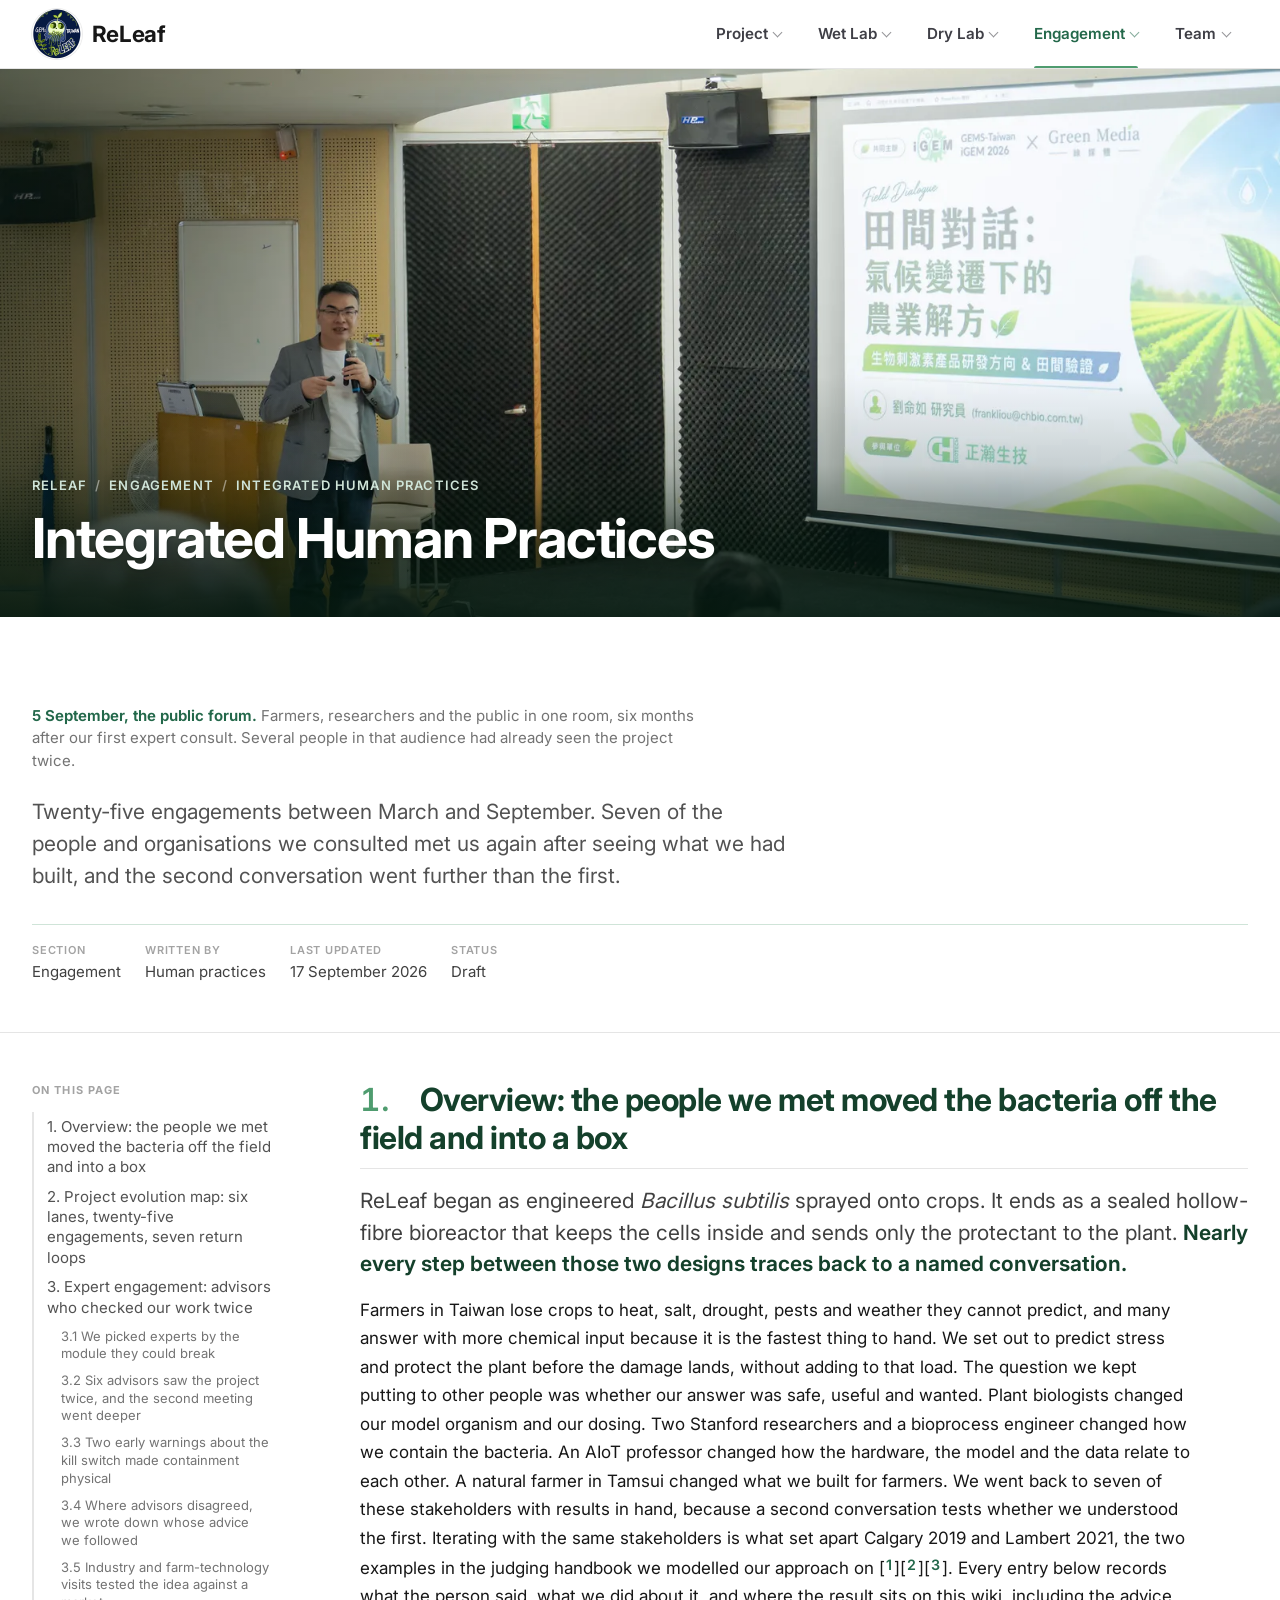
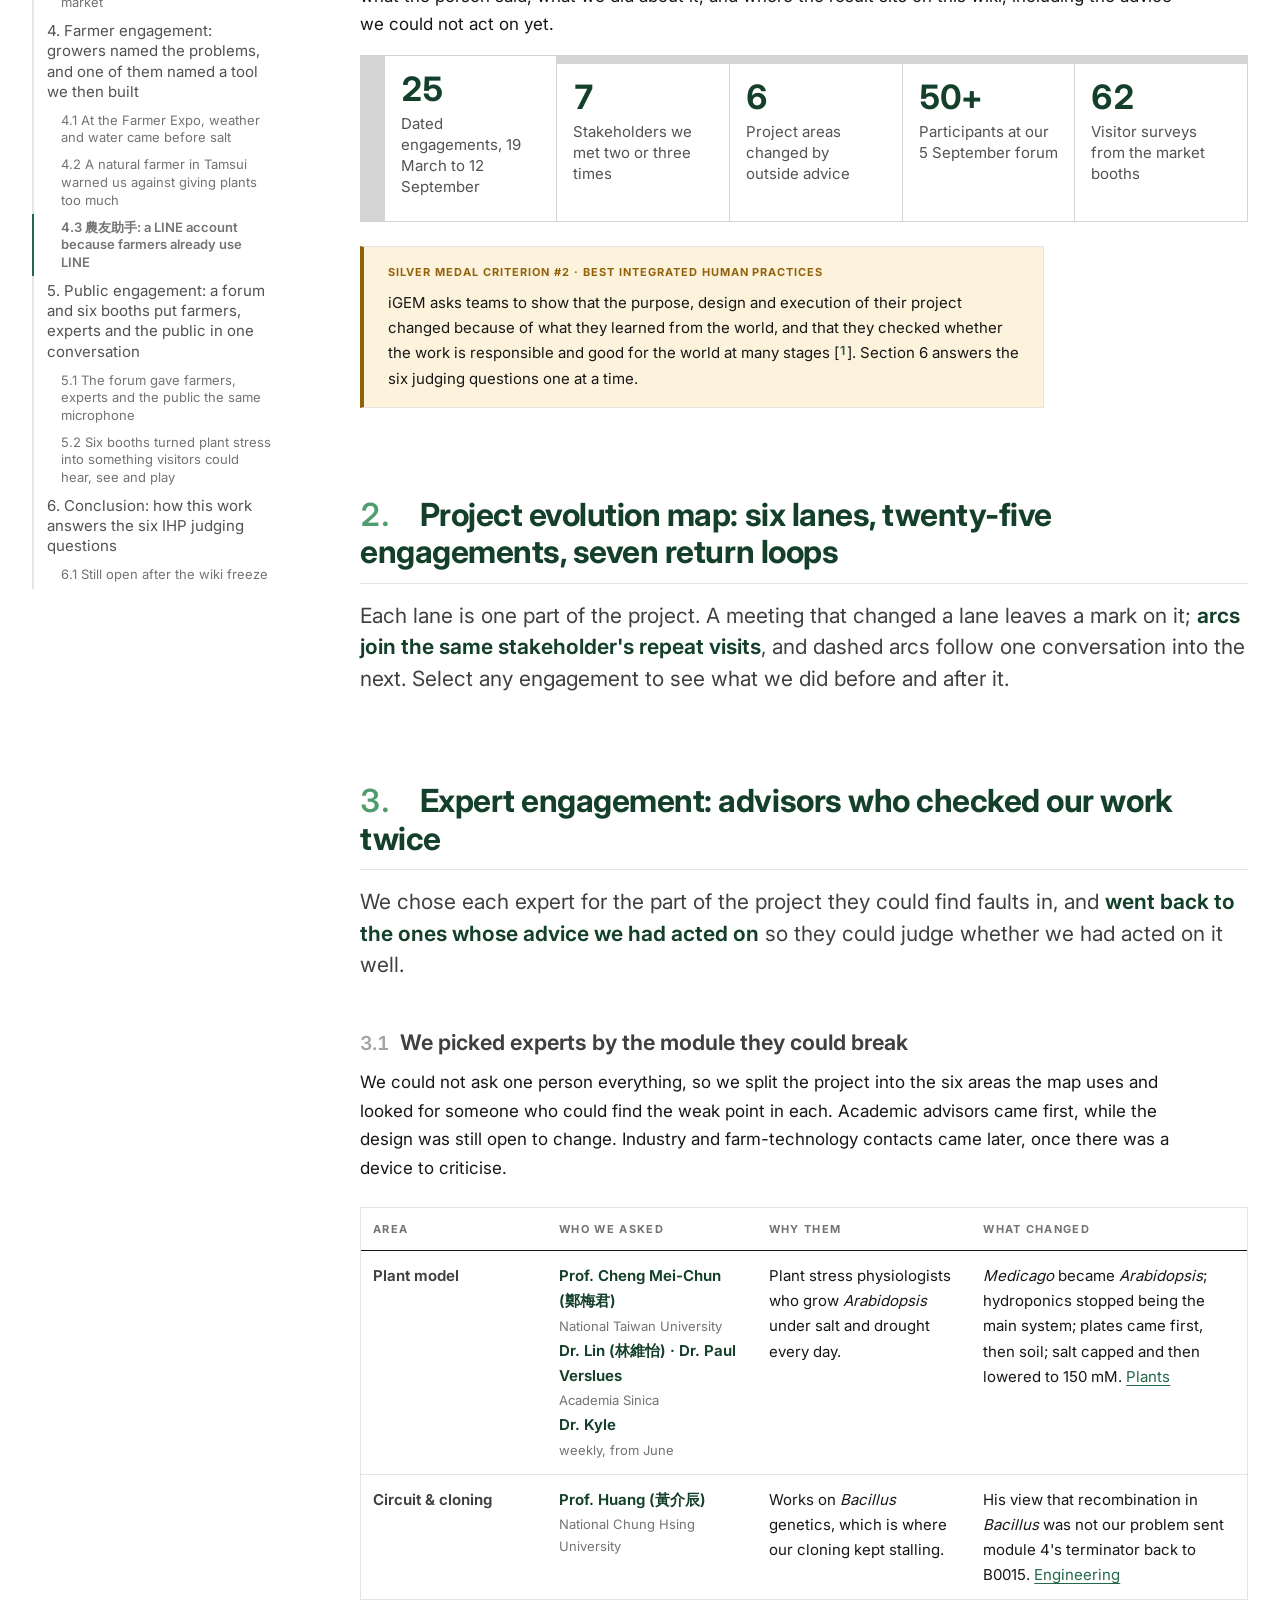
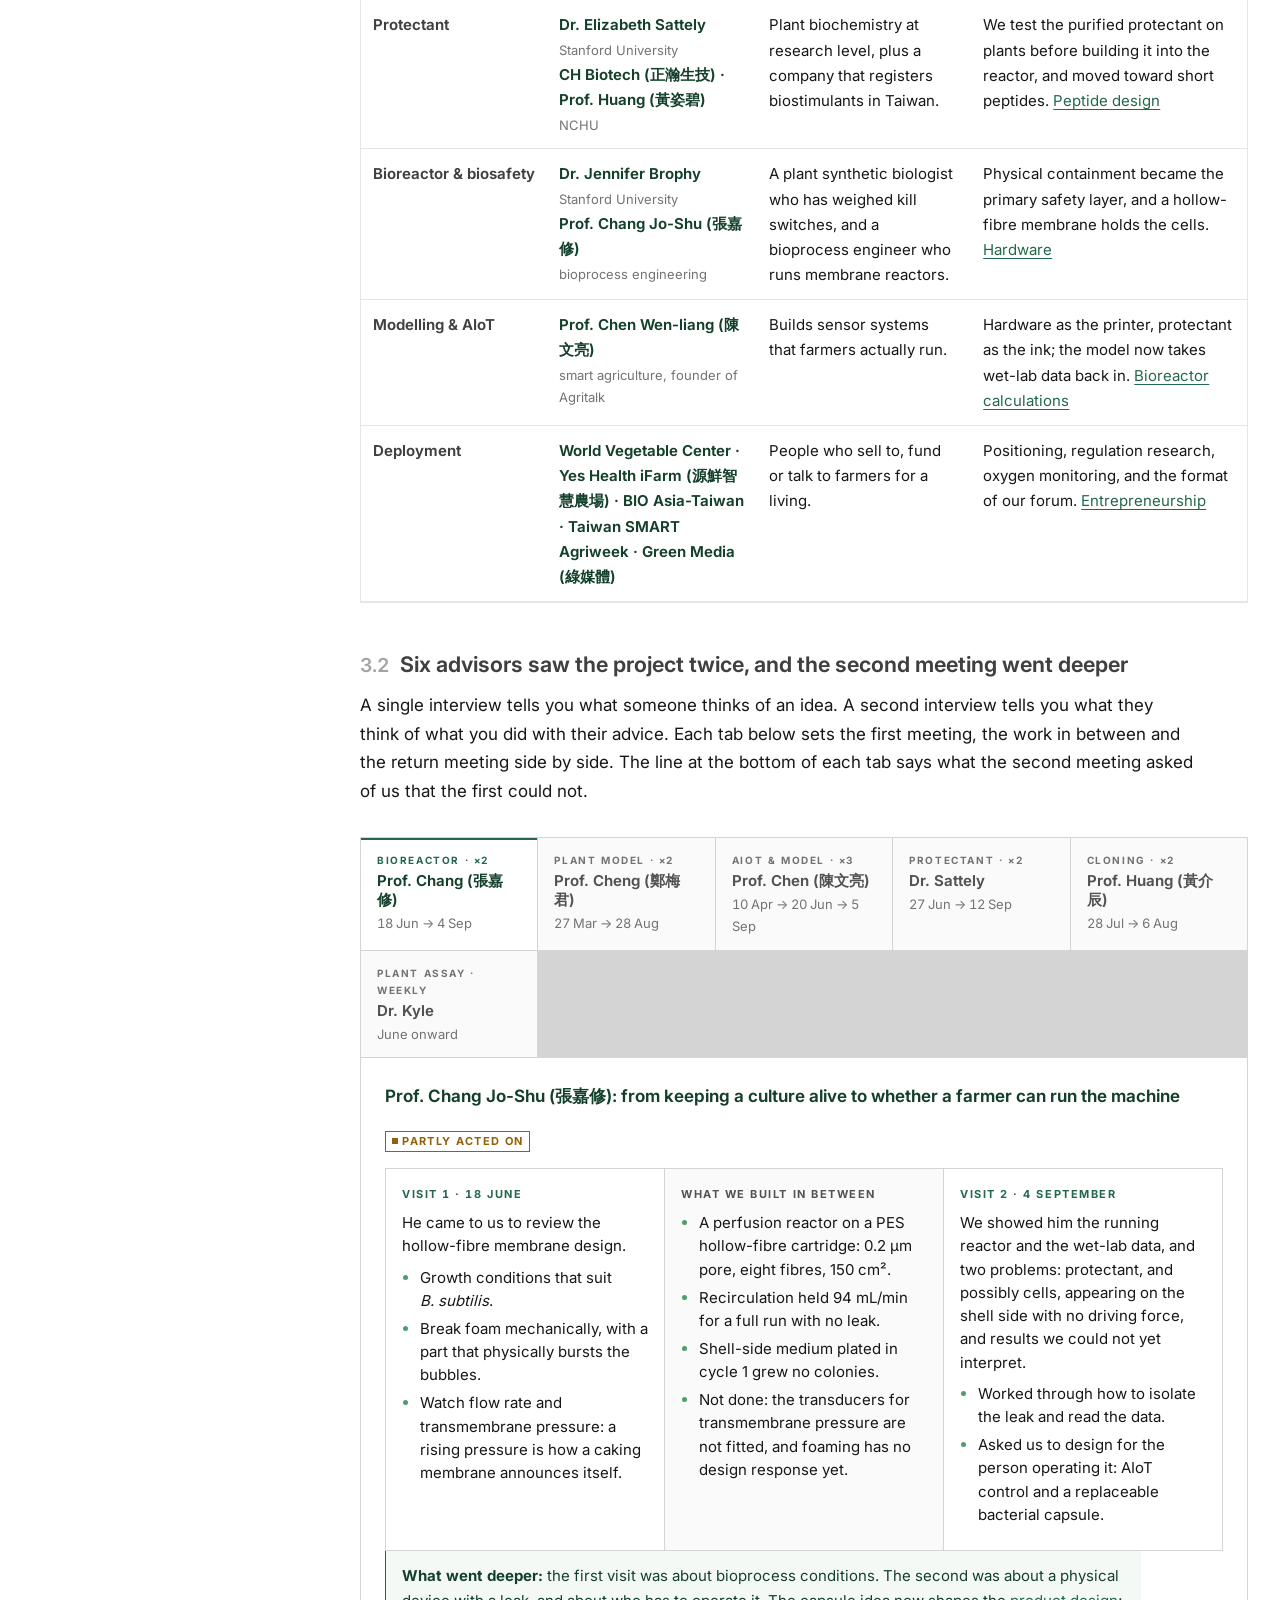
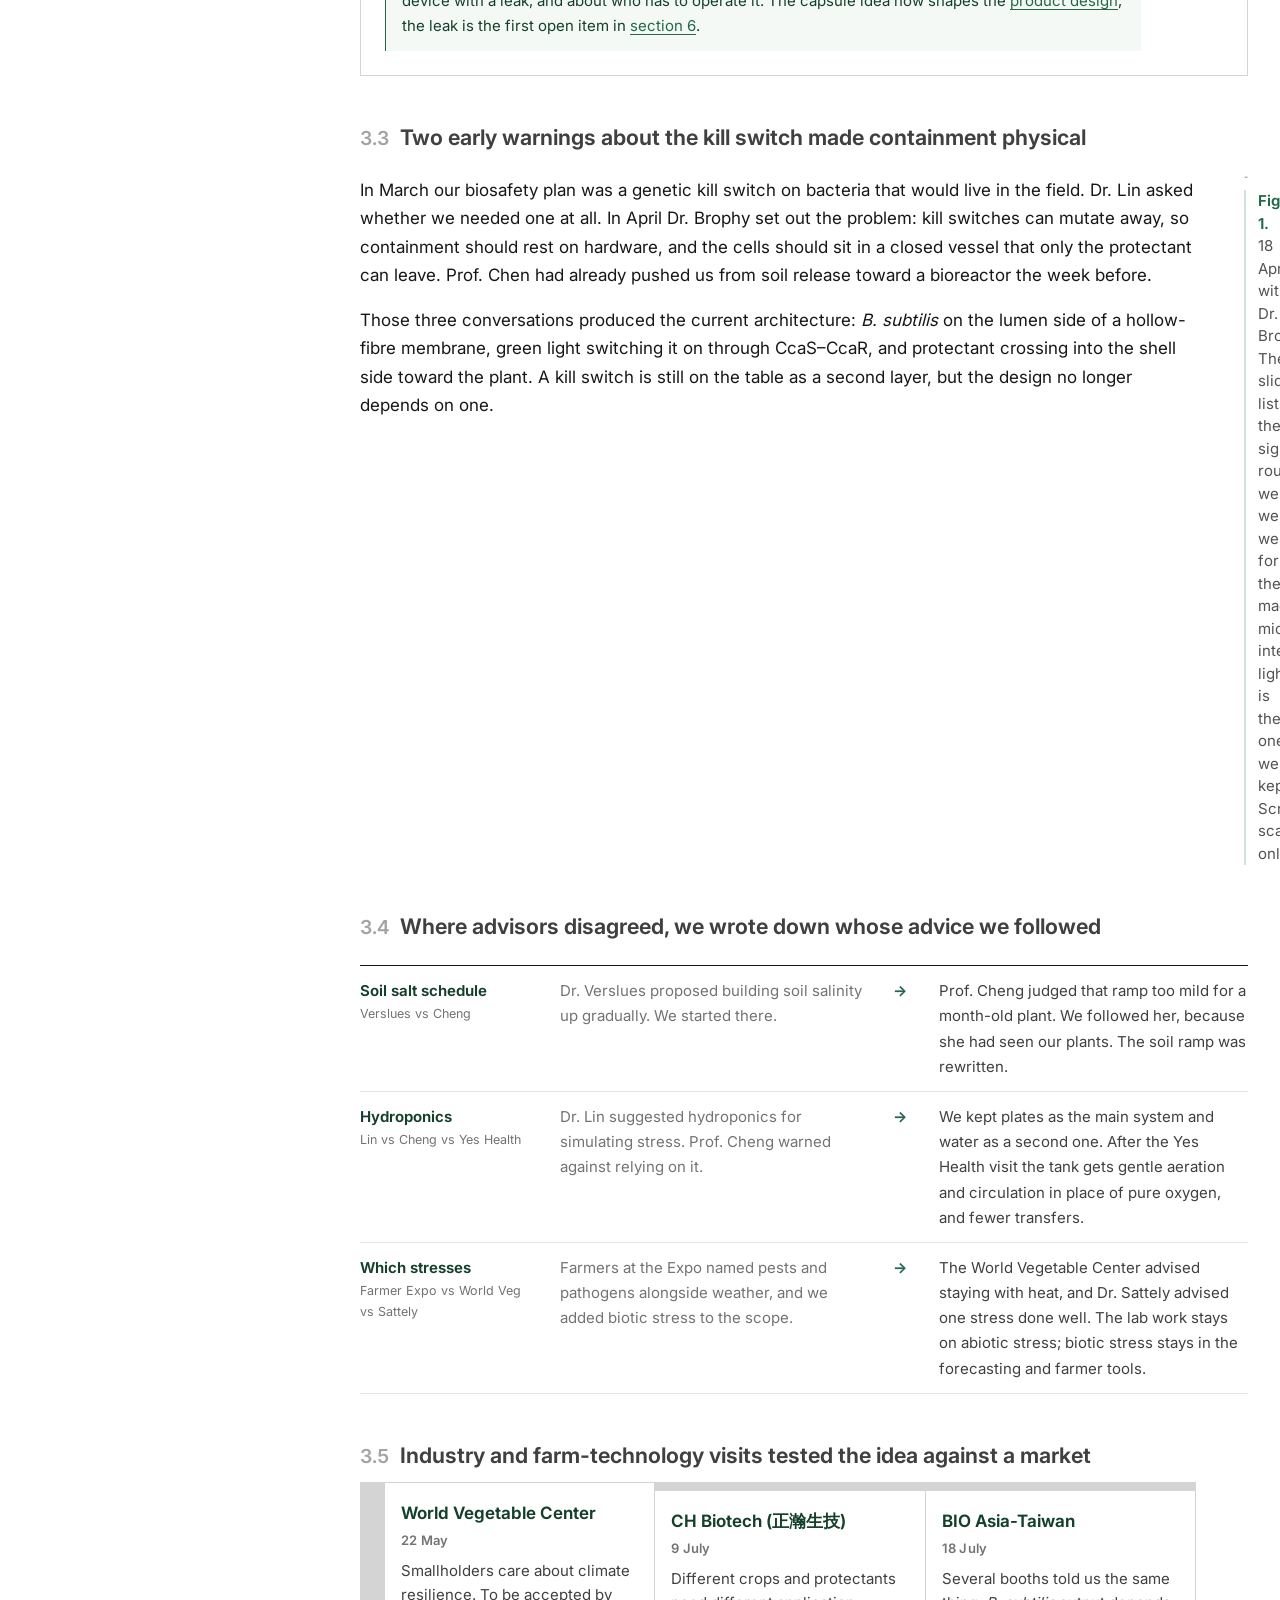
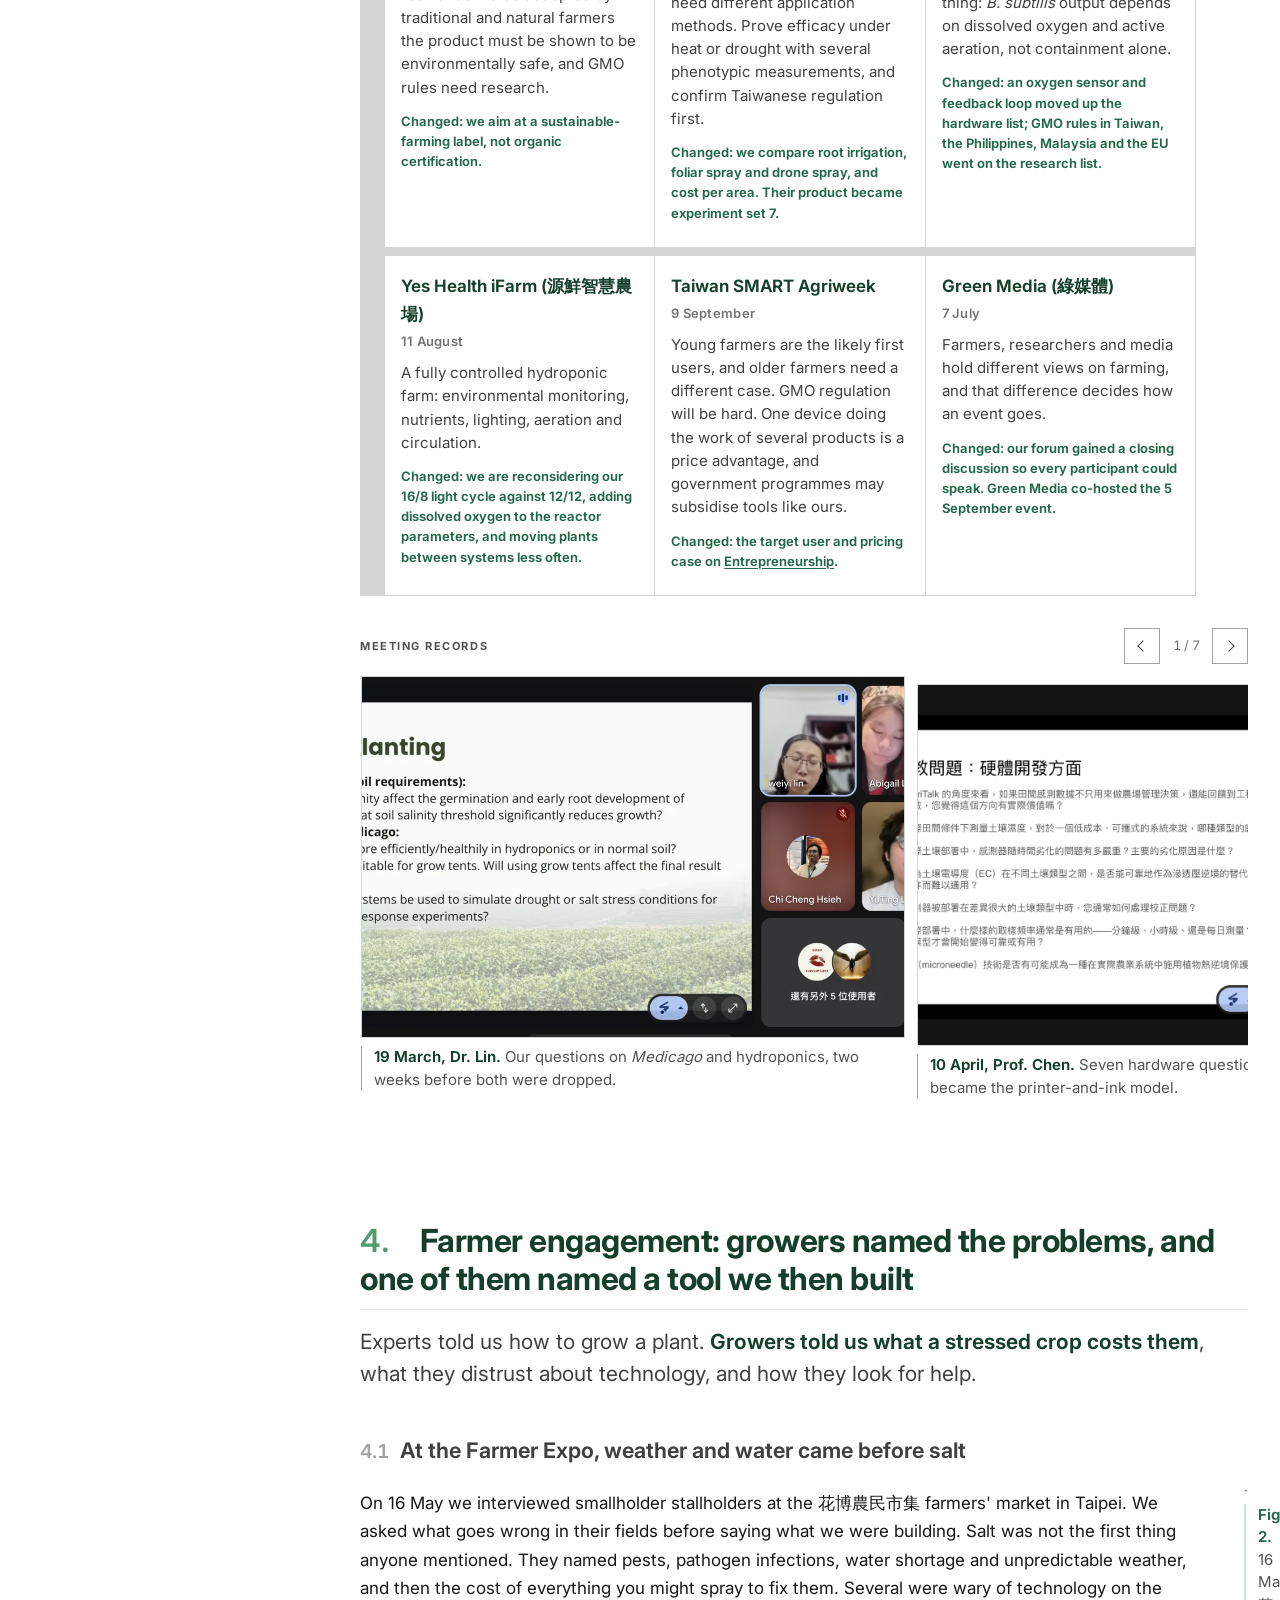
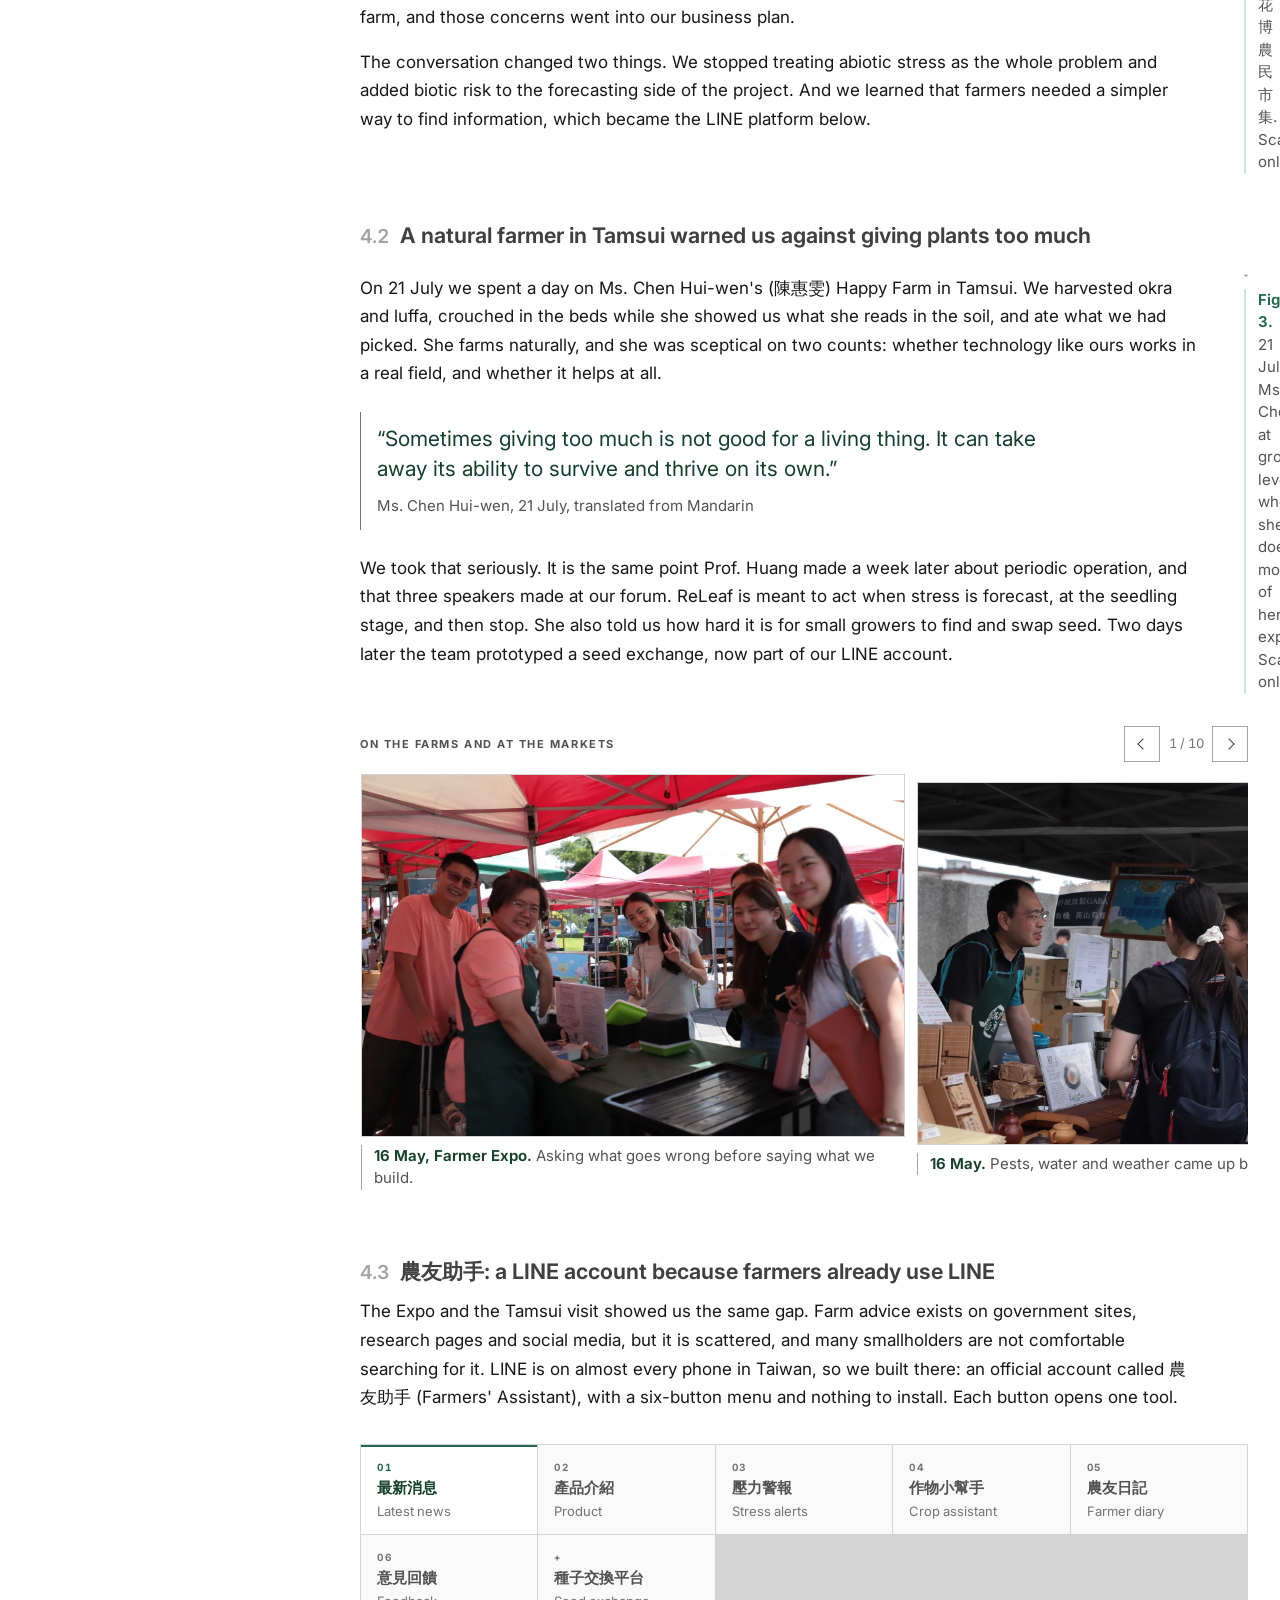
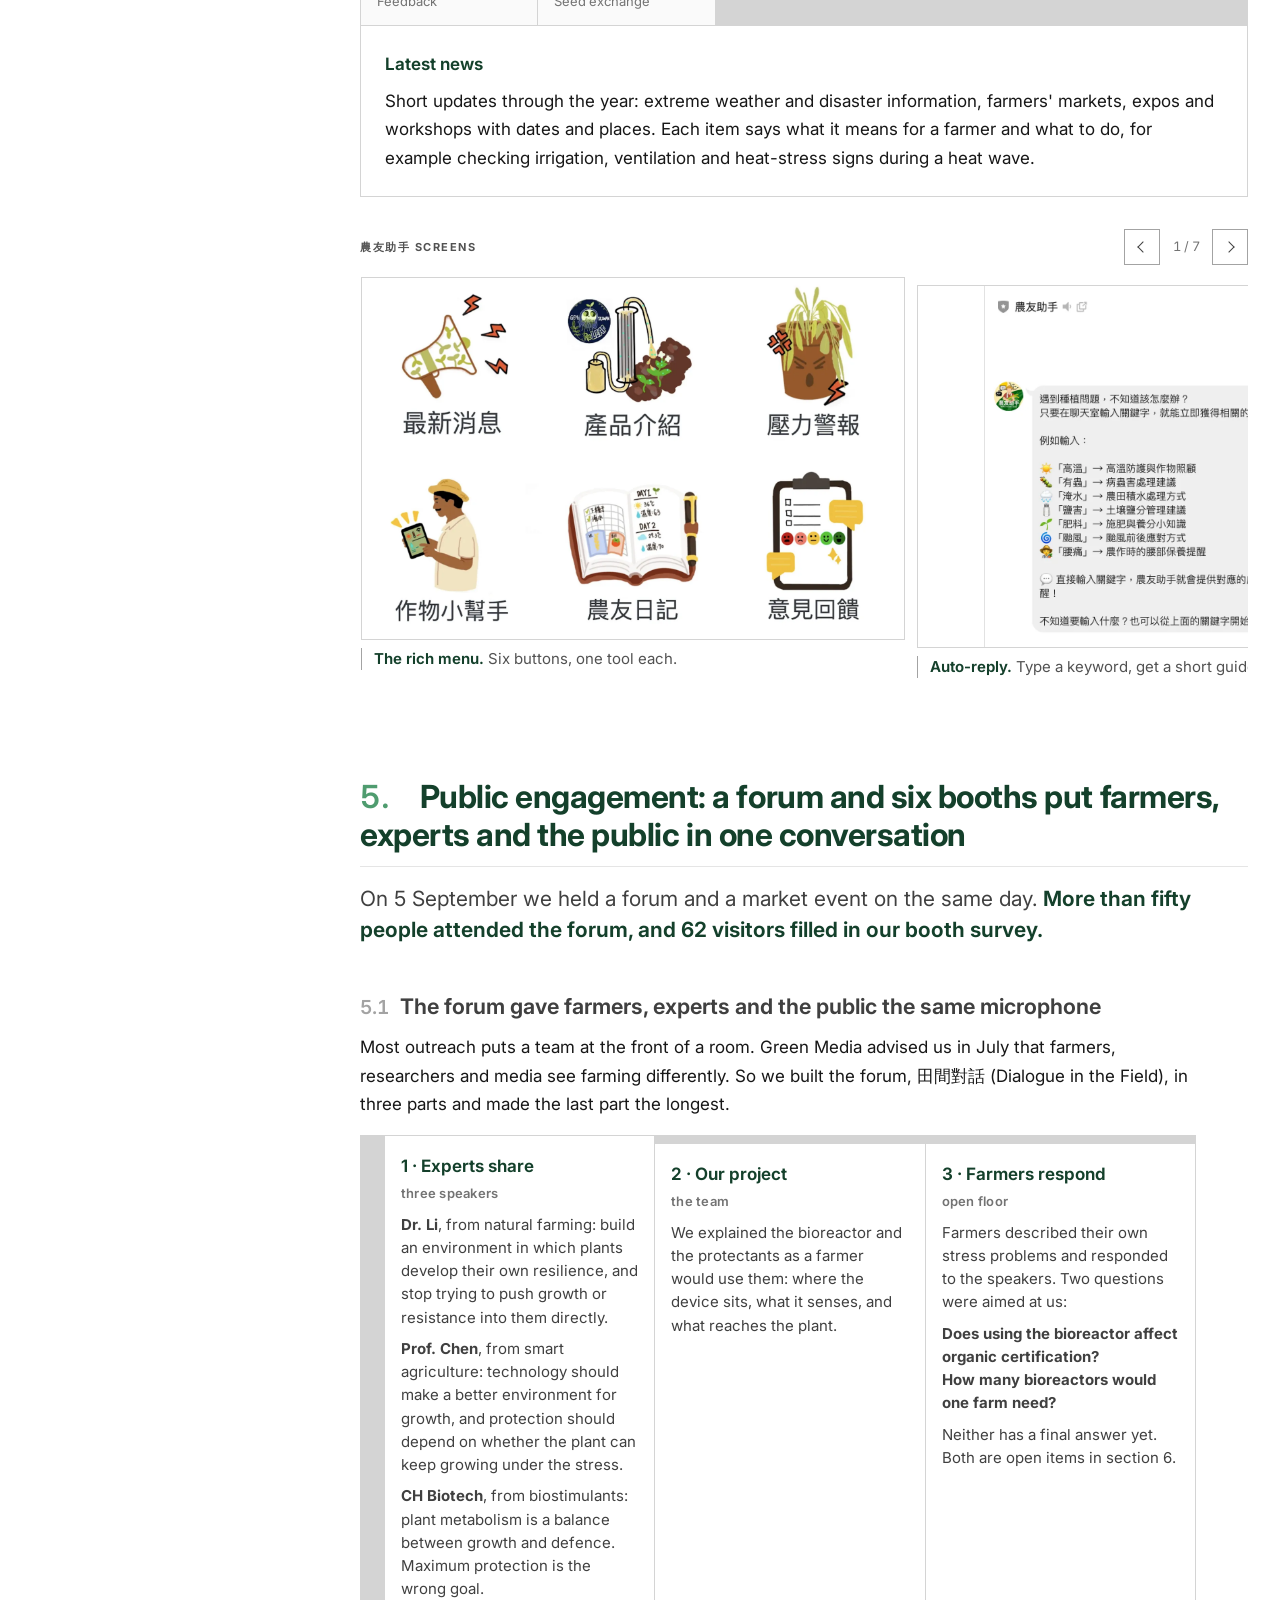
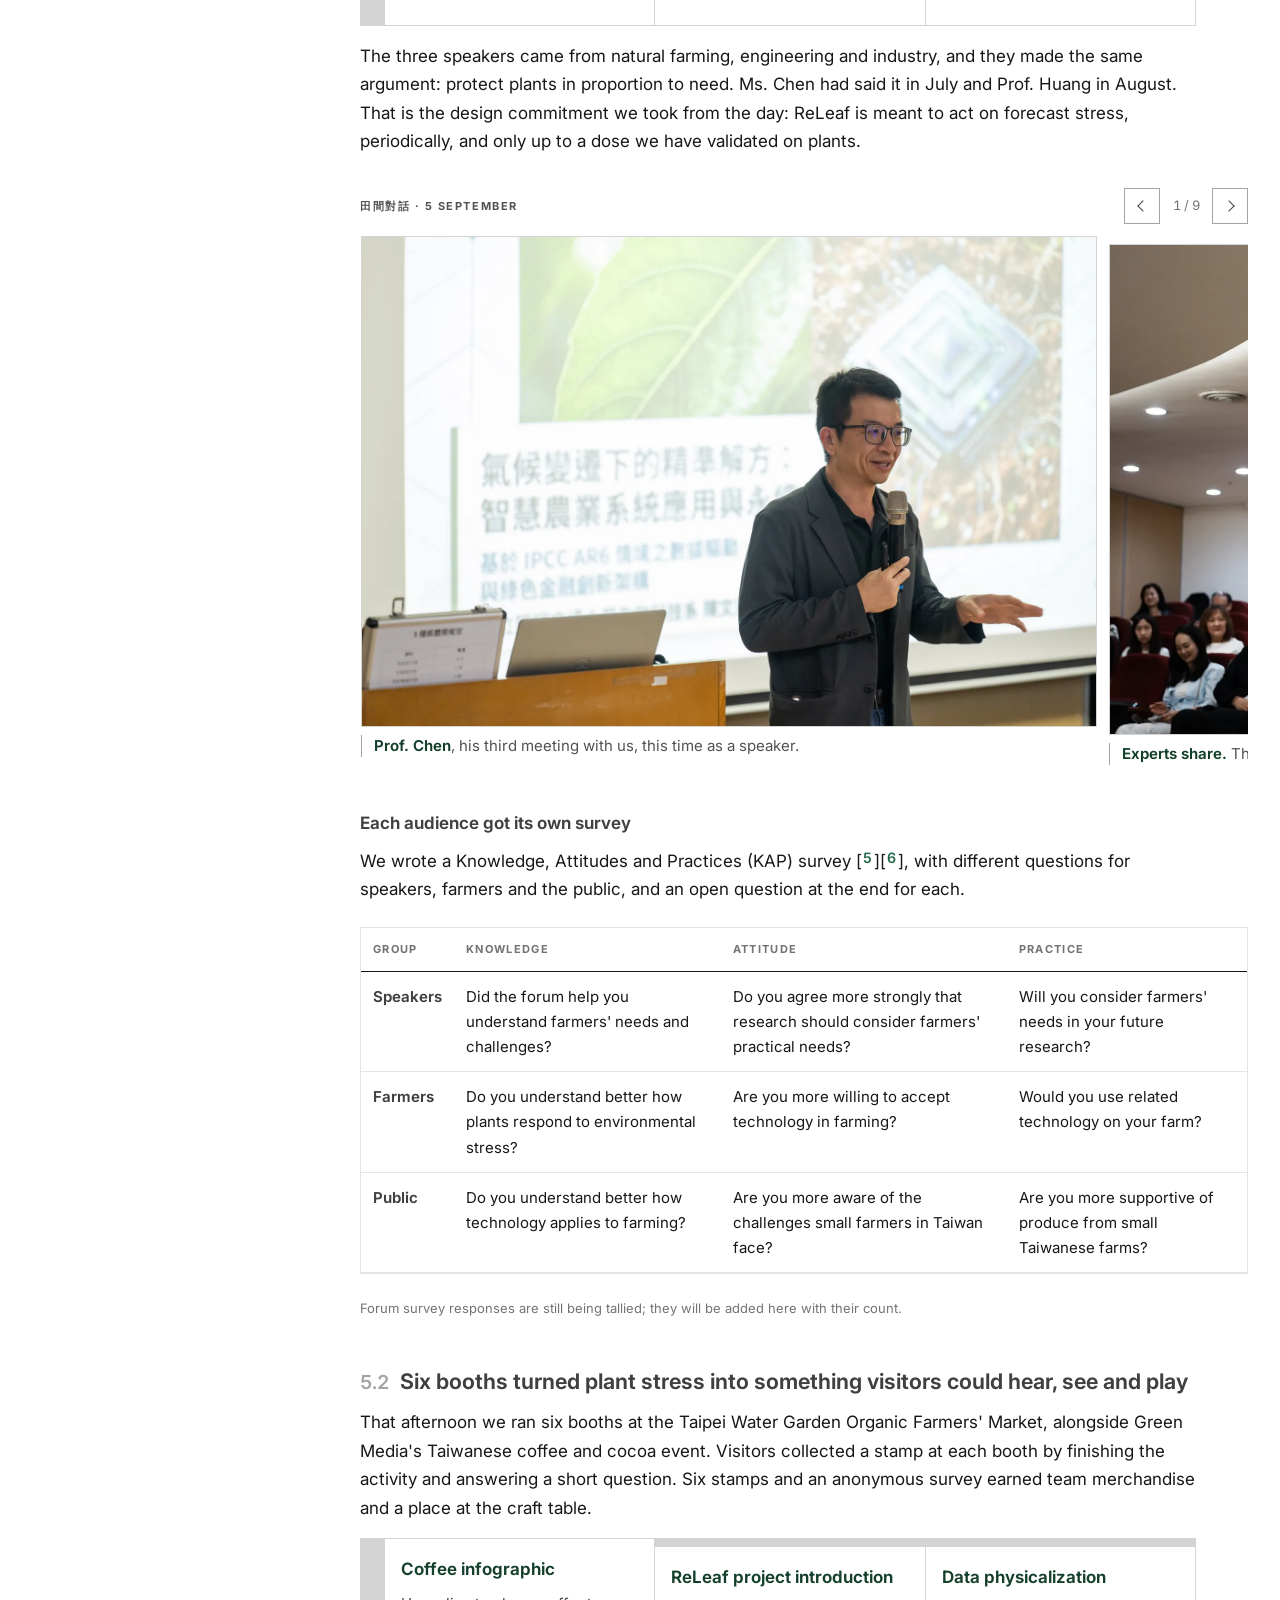
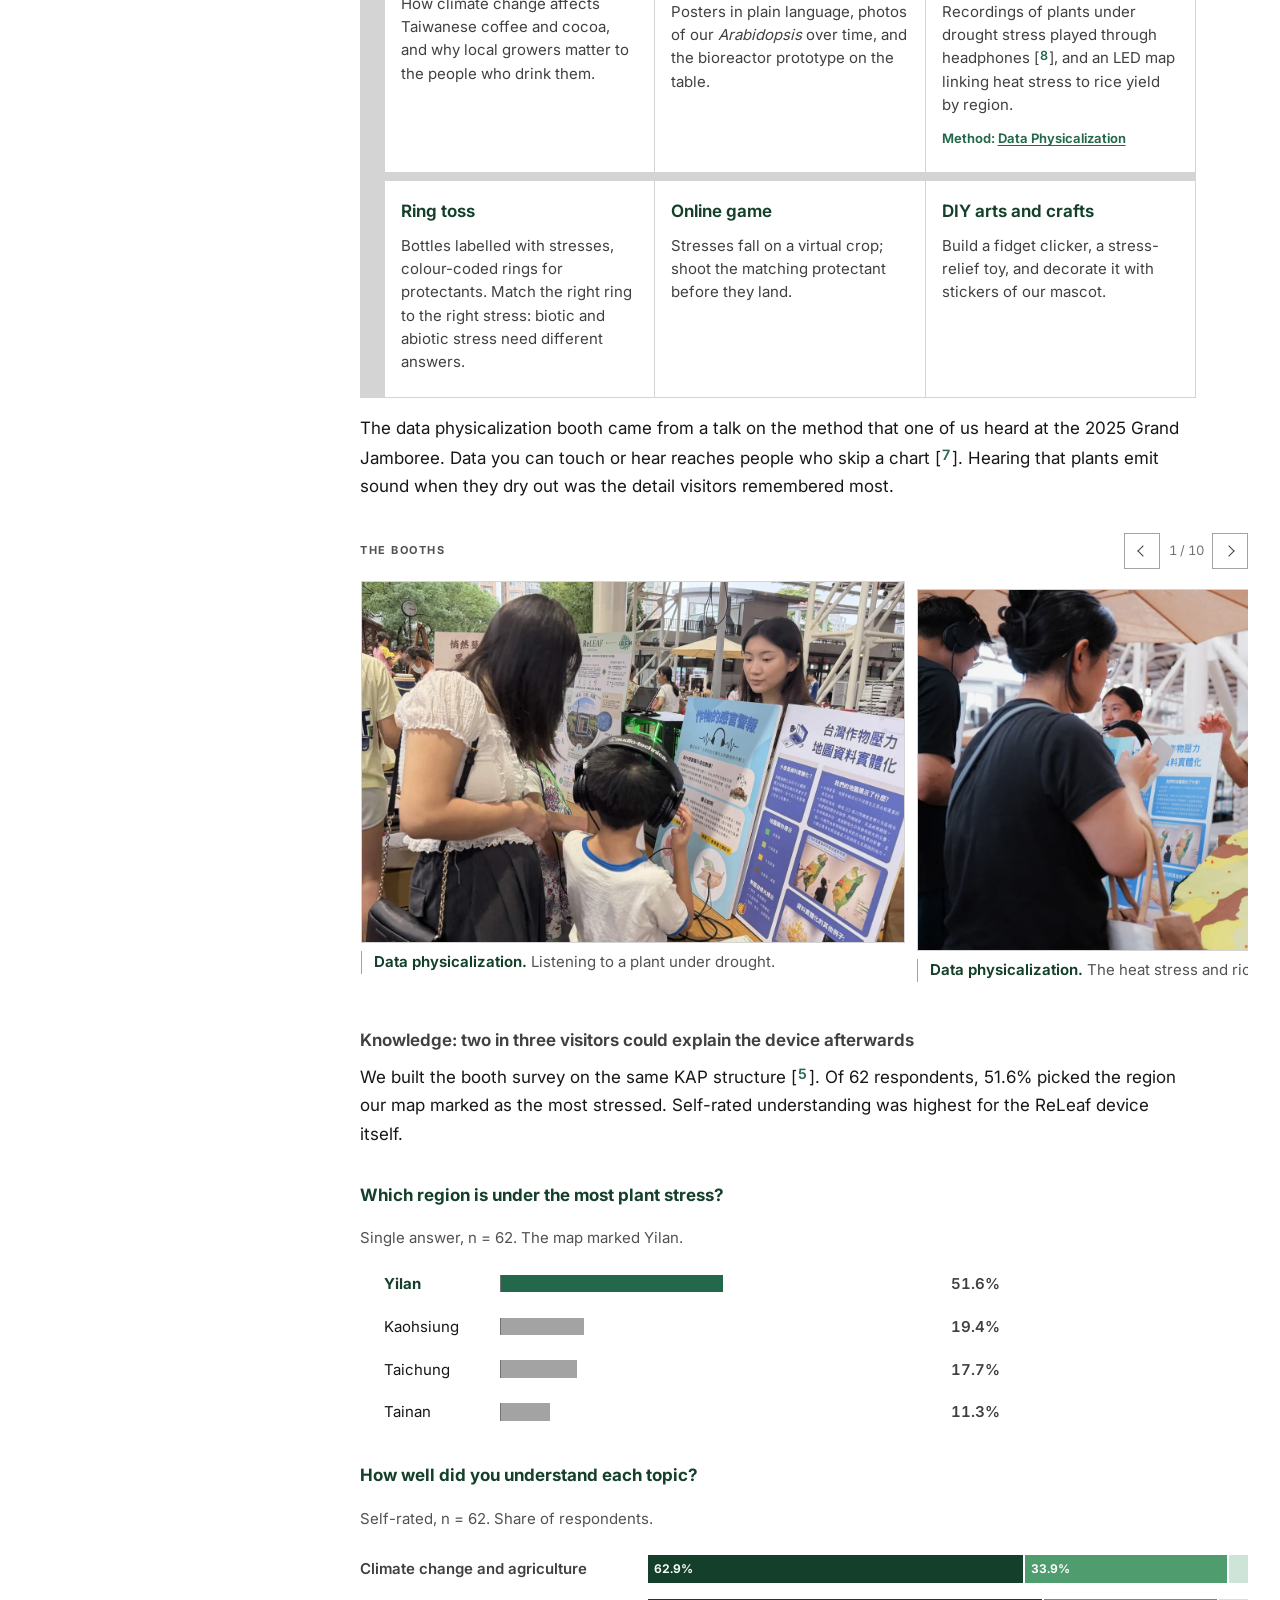
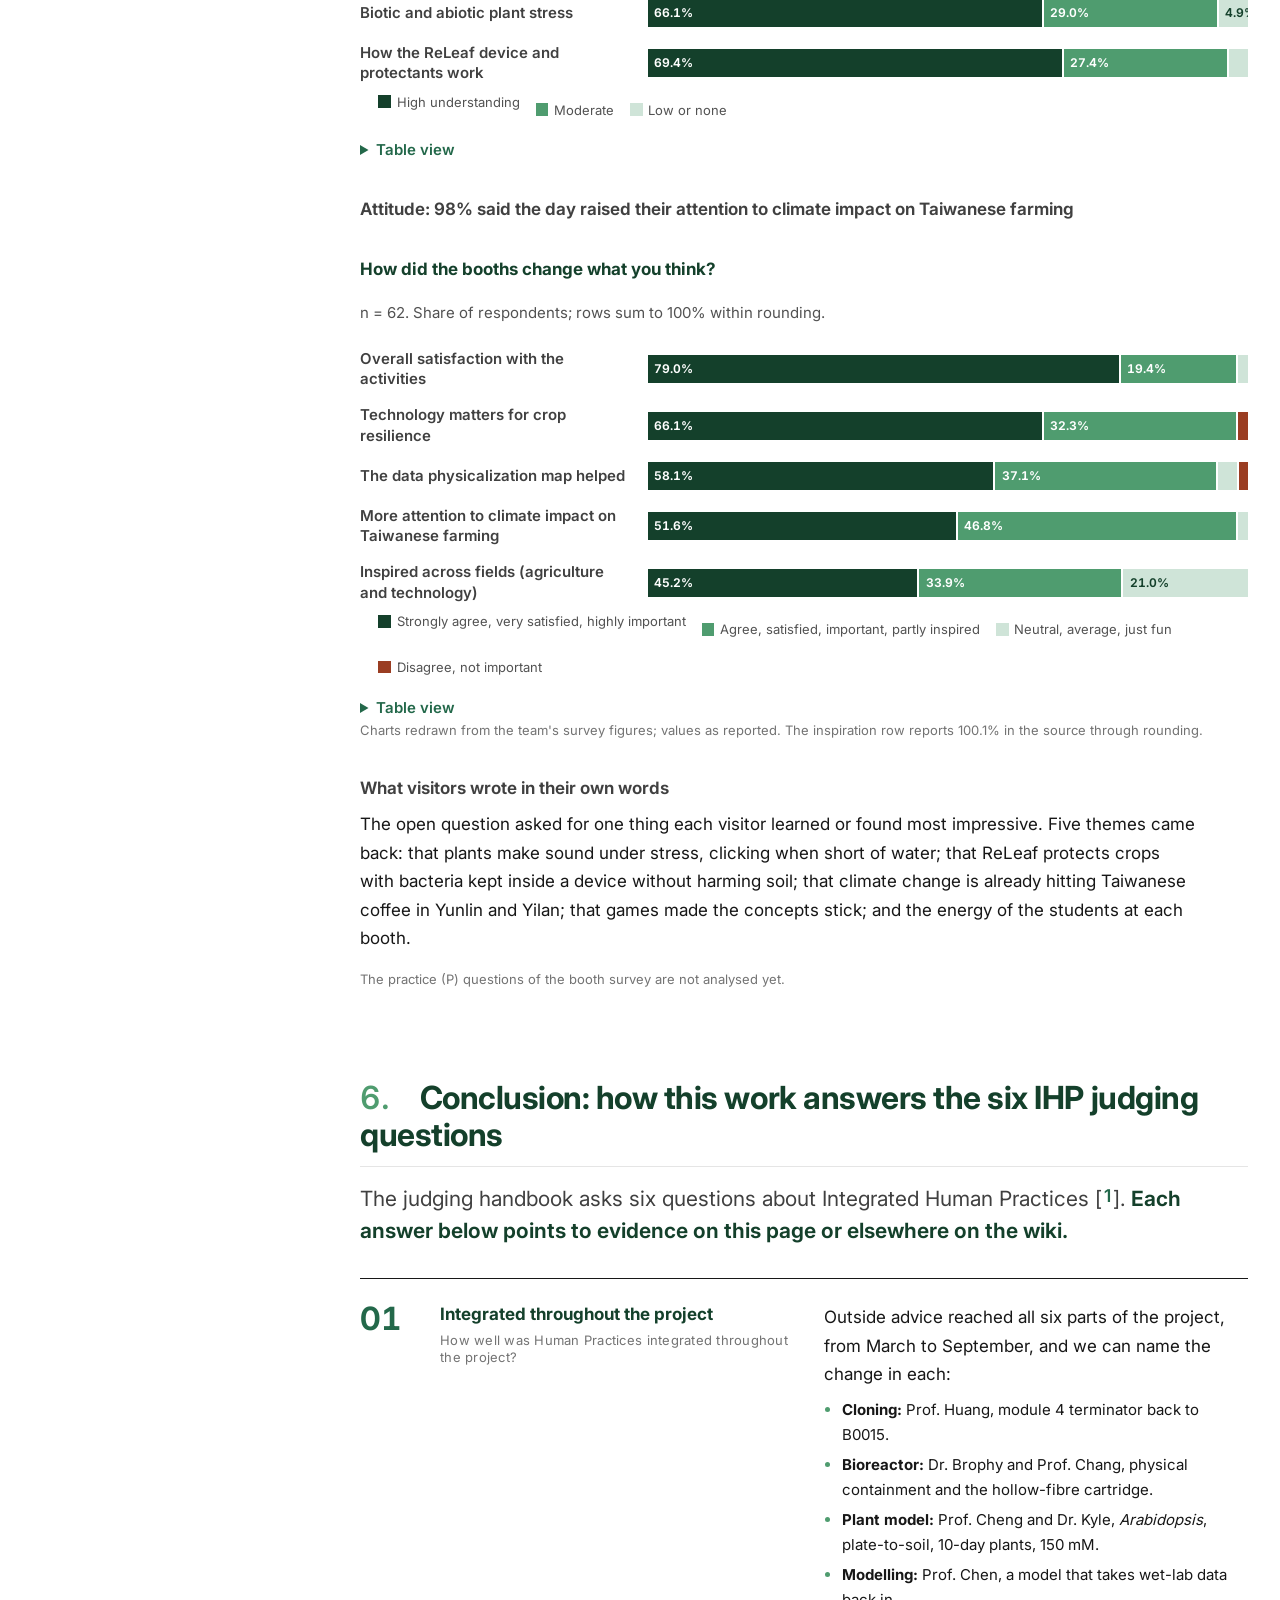
==== commit d36b255e: "IHP page: take out three claims the sources do not support Co-Authored-By: Claude Opus 5 <noreply@an" ====
--- a/human-practices/index.html
+++ b/human-practices/index.html
@@ -436,7 +436,7 @@
           <li>
             <h4>Yes Health iFarm (源鮮智慧農場)<small>11 August</small></h4>
             <p>A fully controlled hydroponic farm: environmental monitoring, nutrients, lighting, aeration and circulation.</p>
-            <p class="from">Changed: we are re-testing our 16/8 light cycle against 12/12, adding dissolved oxygen to the parameters, and treating plants as organisms with individual needs.</p>
+            <p class="from">Changed: we are reconsidering our 16/8 light cycle against 12/12, adding dissolved oxygen to the reactor parameters, and moving plants between systems less often.</p>
           </li>
           <li>
             <h4>Taiwan SMART Agriweek<small>9 September</small></h4>
@@ -619,7 +619,7 @@
           </li>
         </ul>
 
-        <p>The three speakers came from natural farming, engineering and industry, and they made the same argument: protect plants in proportion to need. Ms. Chen had said it in July and Prof. Huang in August. That is the design commitment we take from the day. ReLeaf acts on forecast stress, periodically, at the dose a validated threshold allows, and the <a href="../software/">control software</a> is where that limit lives.</p>
+        <p>The three speakers came from natural farming, engineering and industry, and they made the same argument: protect plants in proportion to need. Ms. Chen had said it in July and Prof. Huang in August. That is the design commitment we took from the day: ReLeaf is meant to act on forecast stress, periodically, and only up to a dose we have validated on plants.</p>
 
         <div class="carousel carousel--wide" data-carousel data-zoom>
           <div class="carousel__bar">
@@ -749,7 +749,7 @@
         </figure>
 
         <h4>What visitors wrote in their own words</h4>
-        <p>The open question asked for one thing each visitor learned or found most impressive. Five themes came back: that plants make sound under stress, clicking when short of water; that ReLeaf protects crops with bacteria kept inside a device without harming soil; that climate change is already hitting Taiwanese coffee in Yunlin and Yilan; that games made the concepts stick; and the energy of the students at each booth. The first theme is why we are keeping sound in the next version of the data physicalization booth.</p>
+        <p>The open question asked for one thing each visitor learned or found most impressive. Five themes came back: that plants make sound under stress, clicking when short of water; that ReLeaf protects crops with bacteria kept inside a device without harming soil; that climate change is already hitting Taiwanese coffee in Yunlin and Yilan; that games made the concepts stick; and the energy of the students at each booth.</p>
         <p class="kap__note">The practice (P) questions of the booth survey are not analysed yet.</p>
       </section>
 
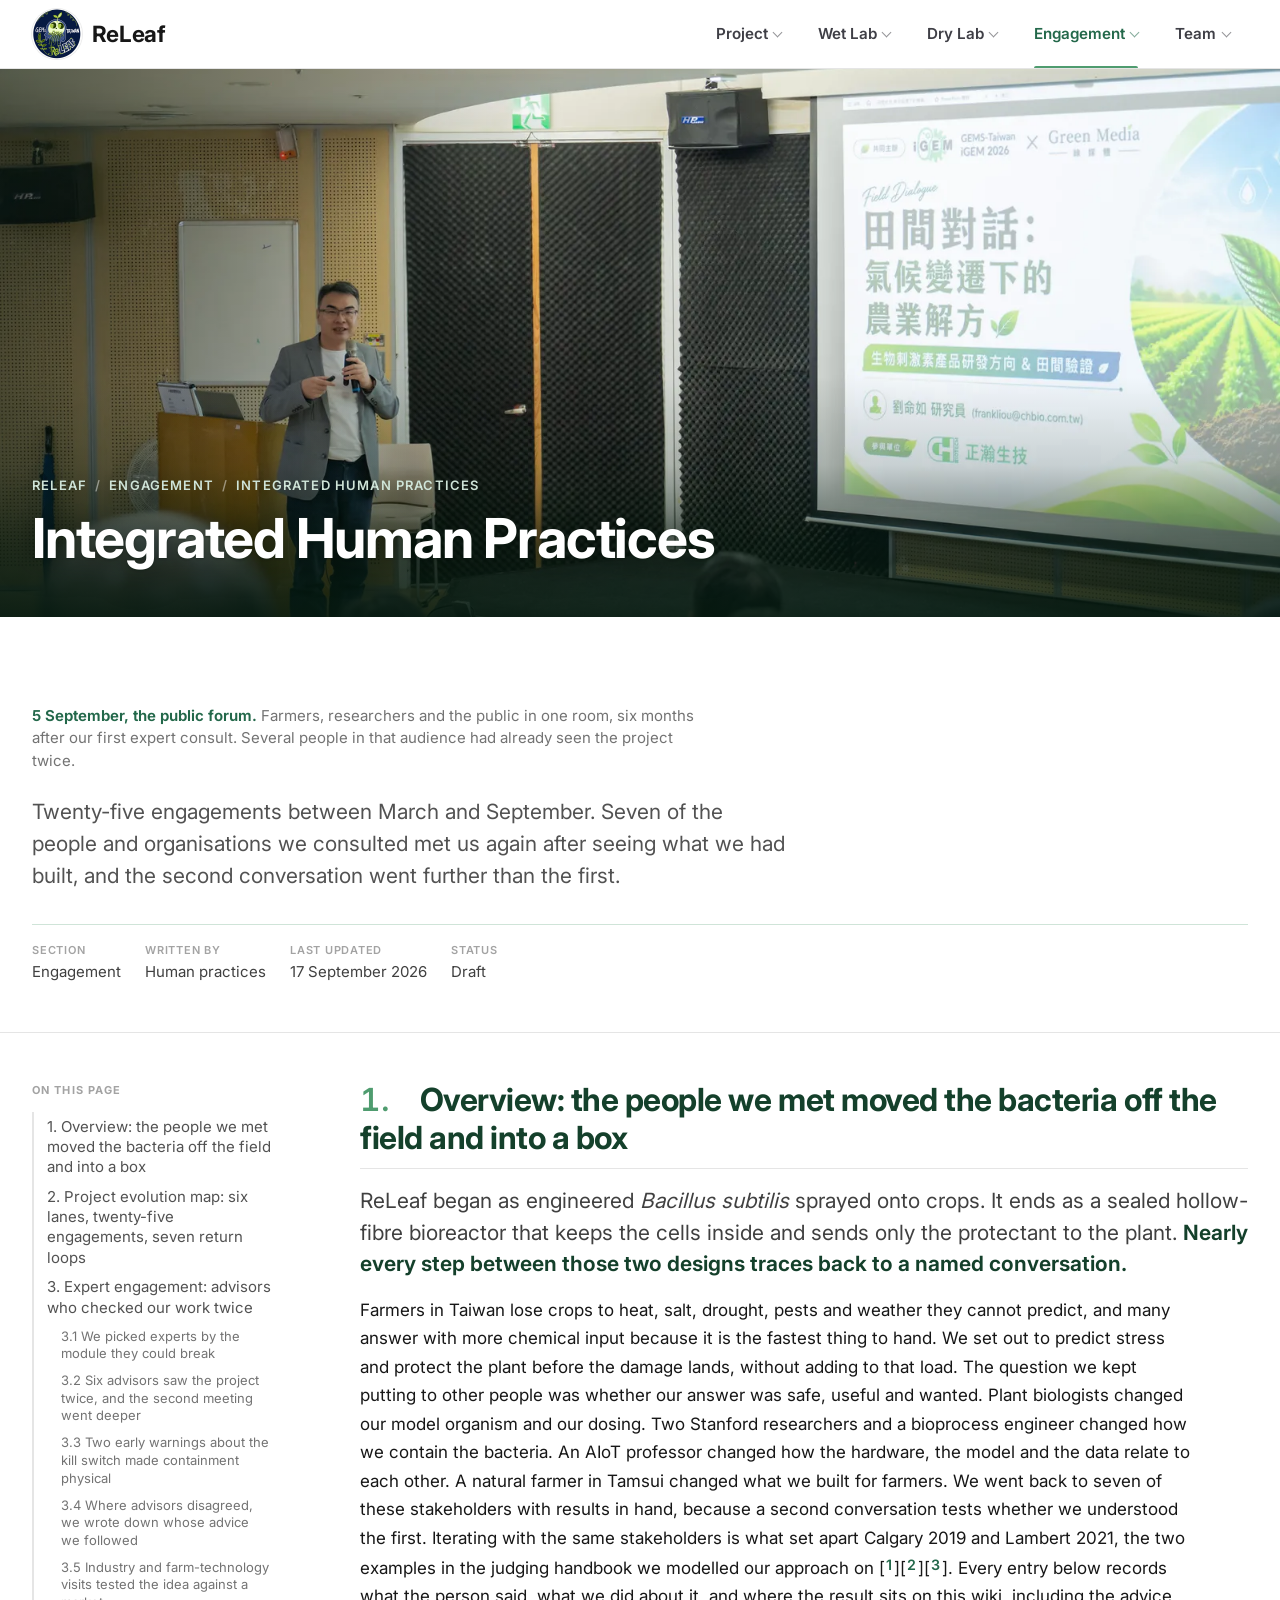
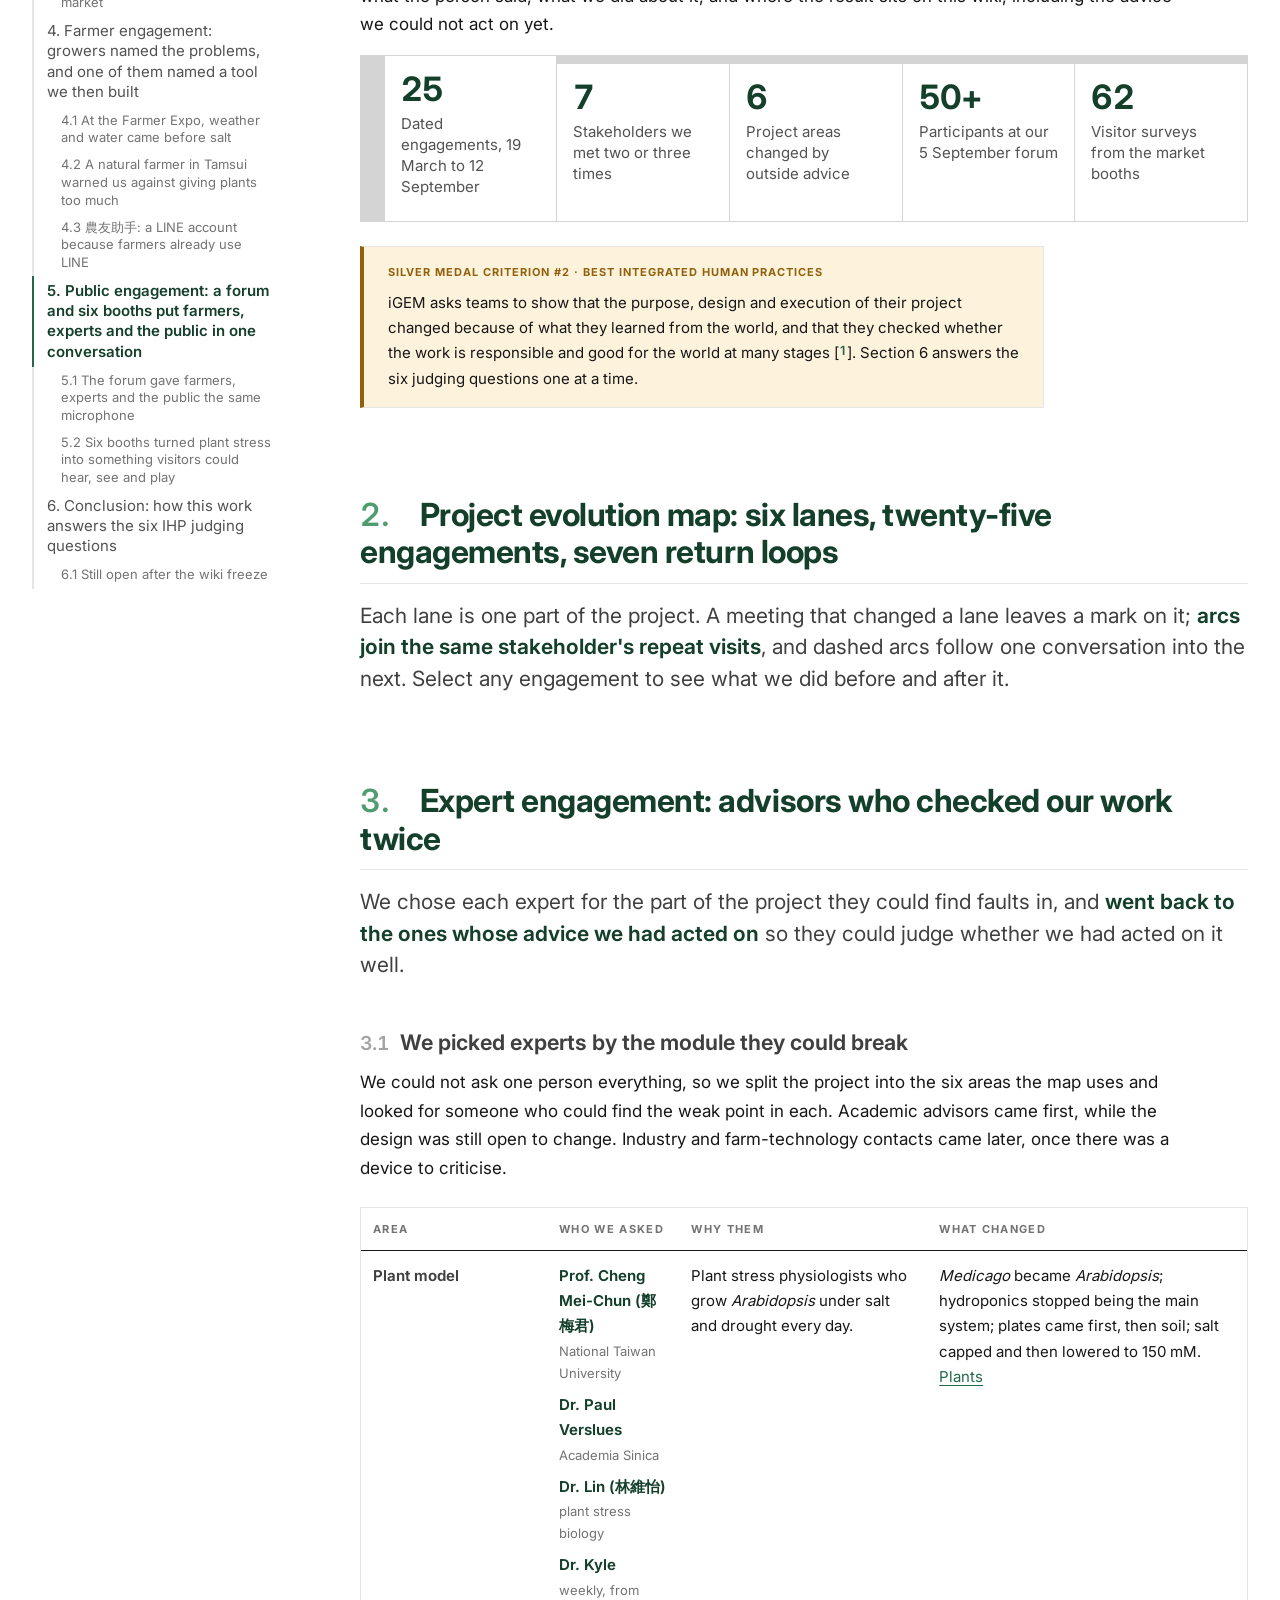
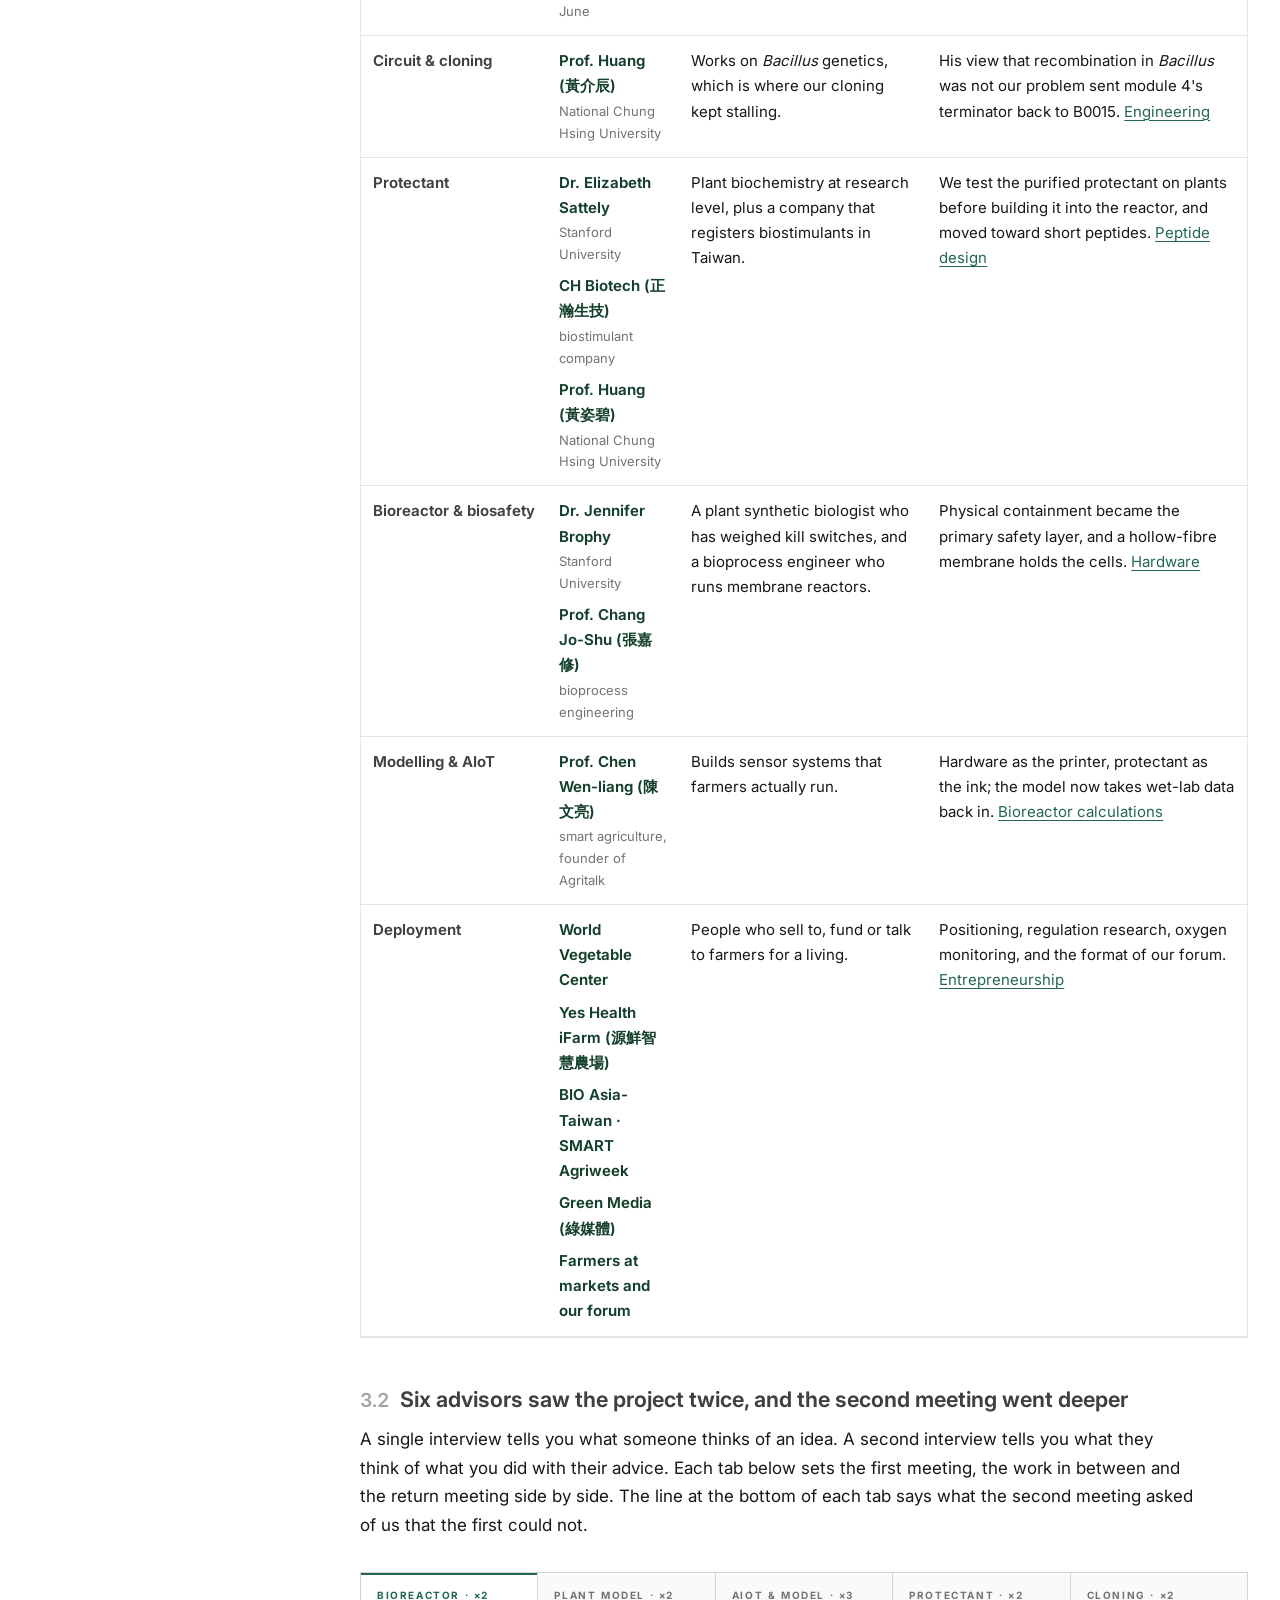
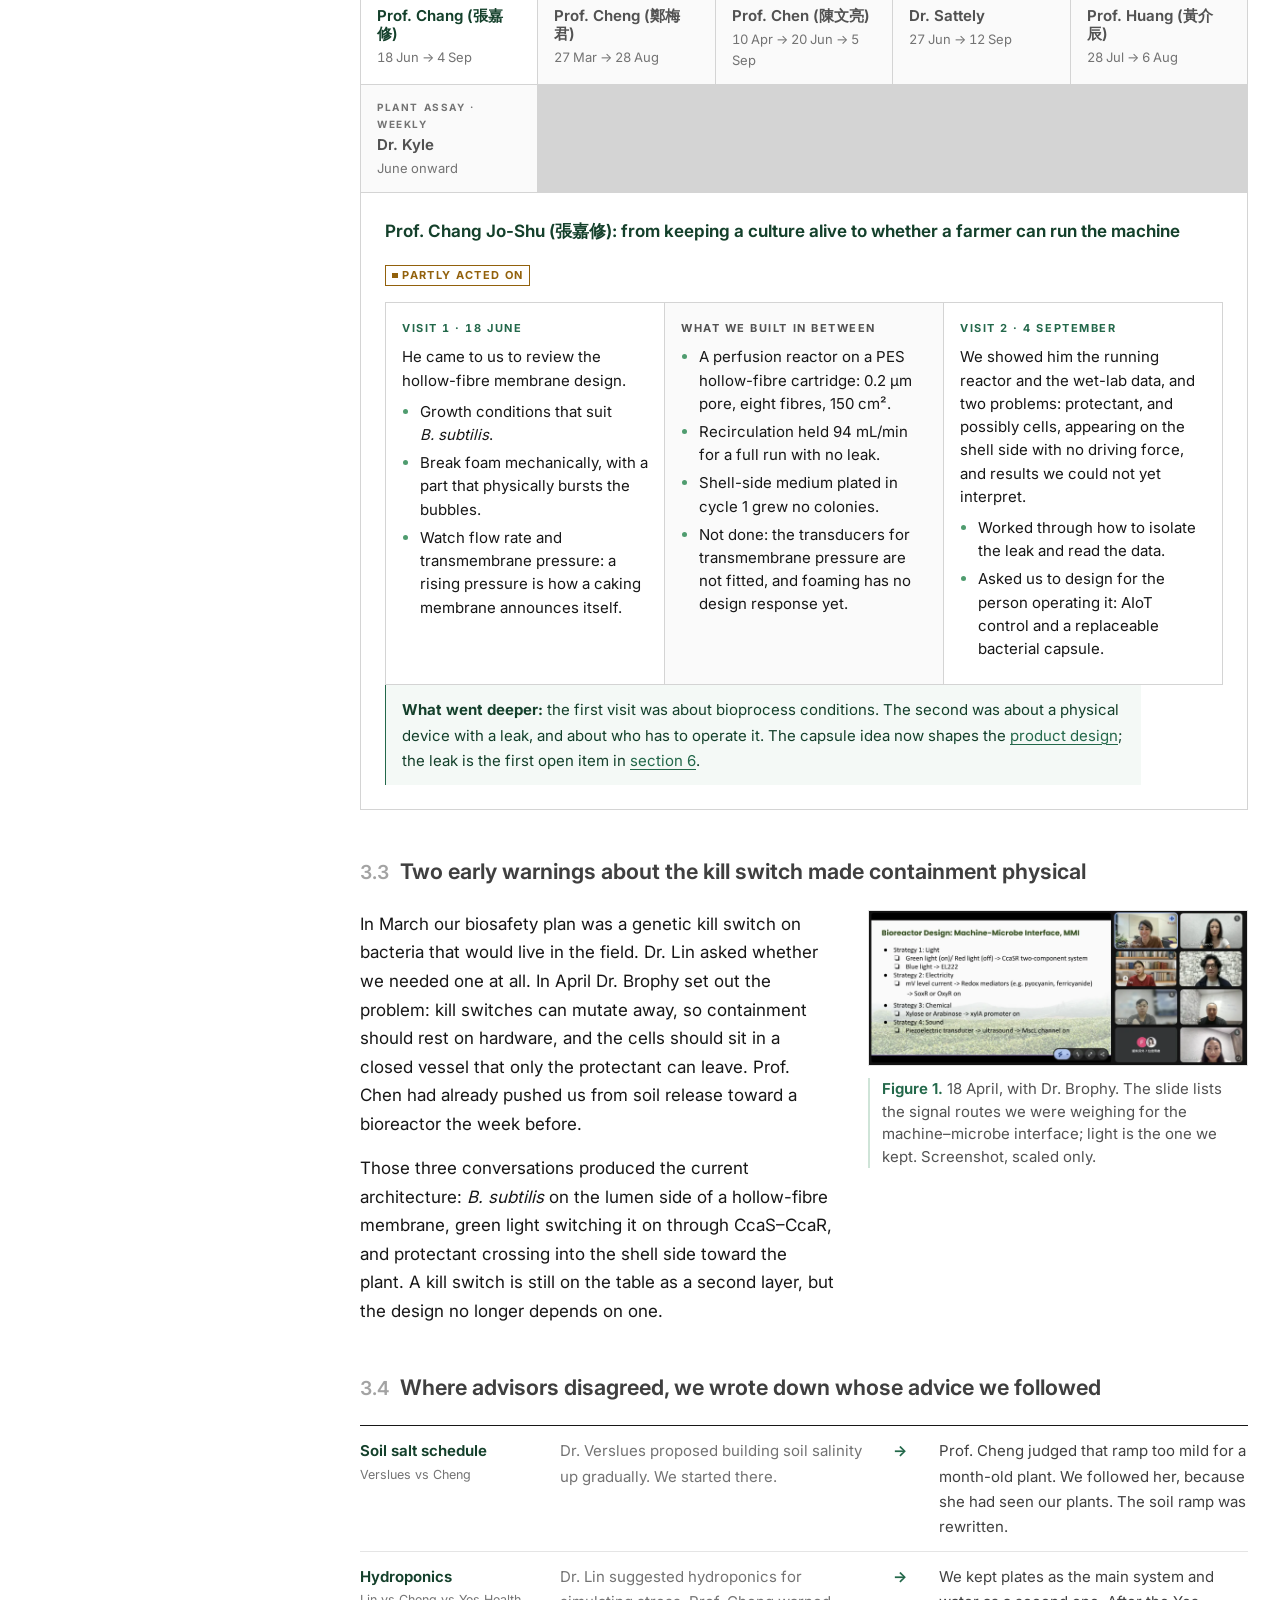
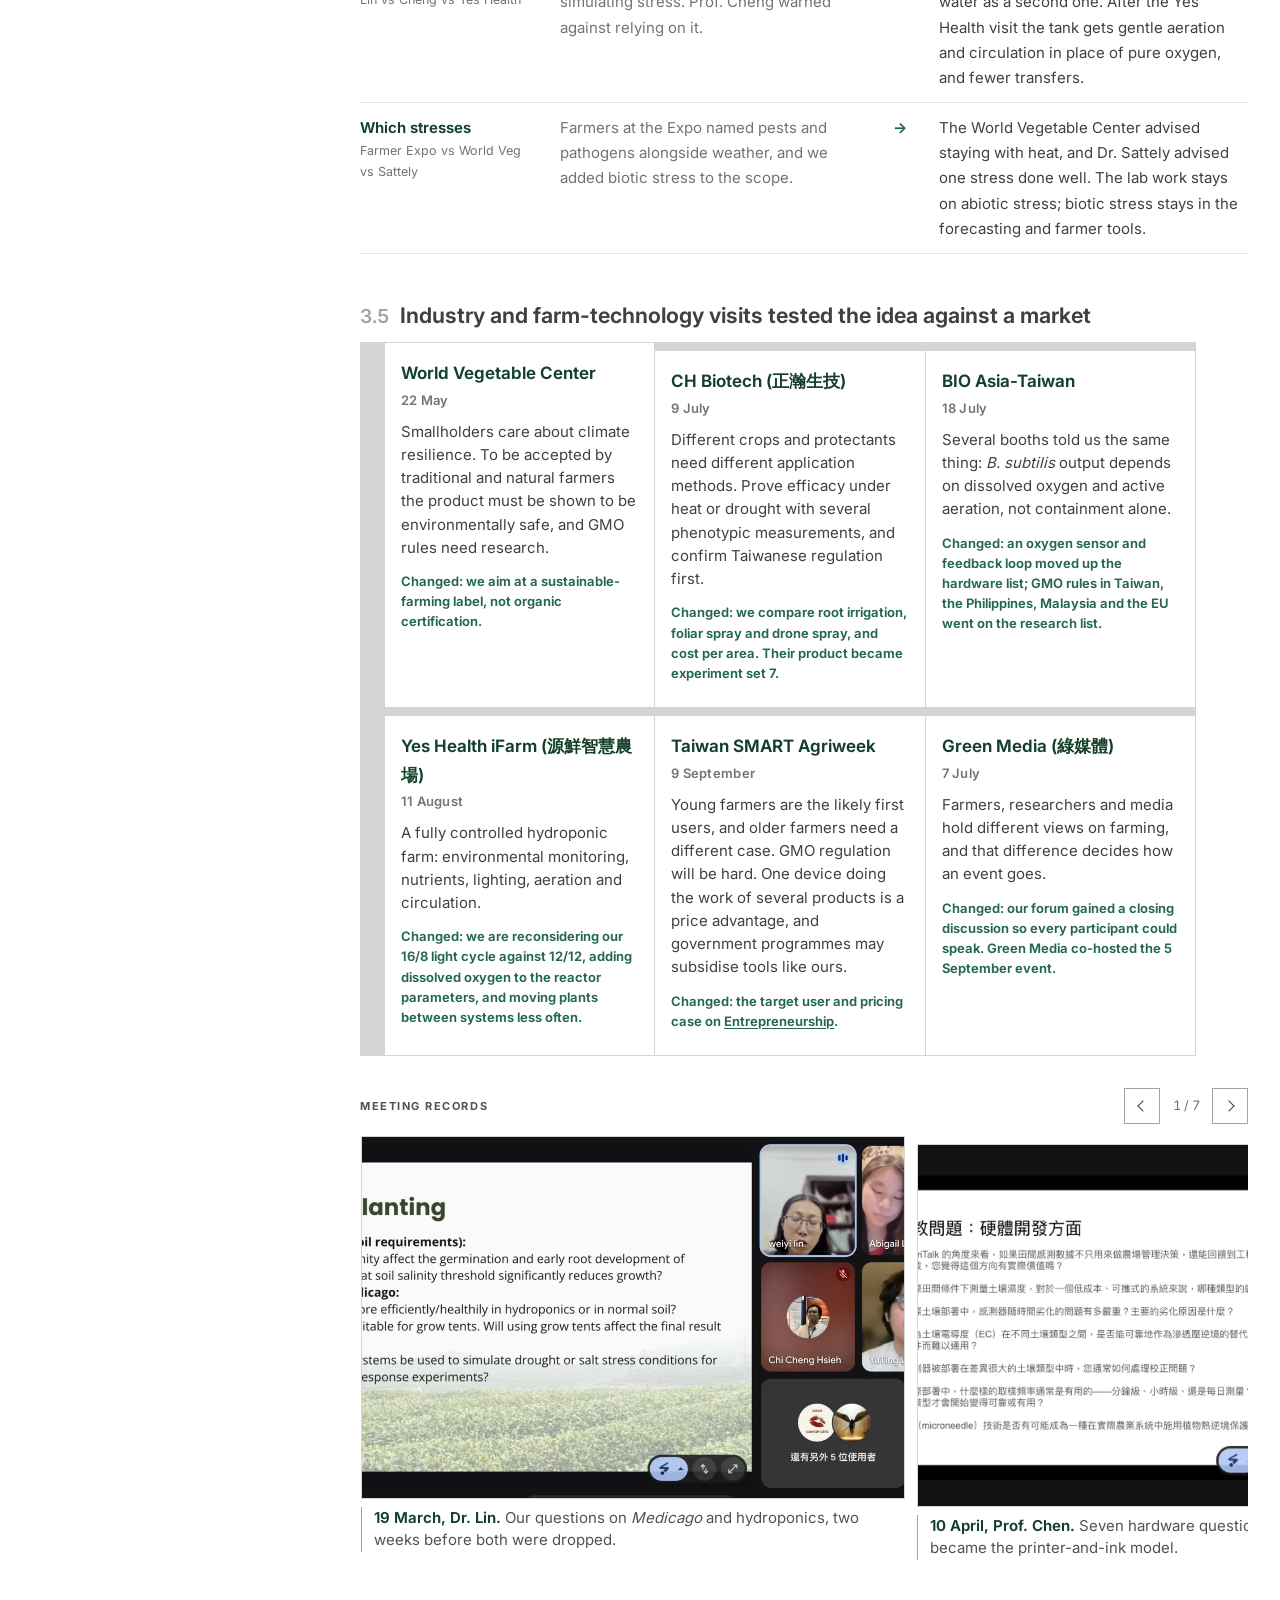
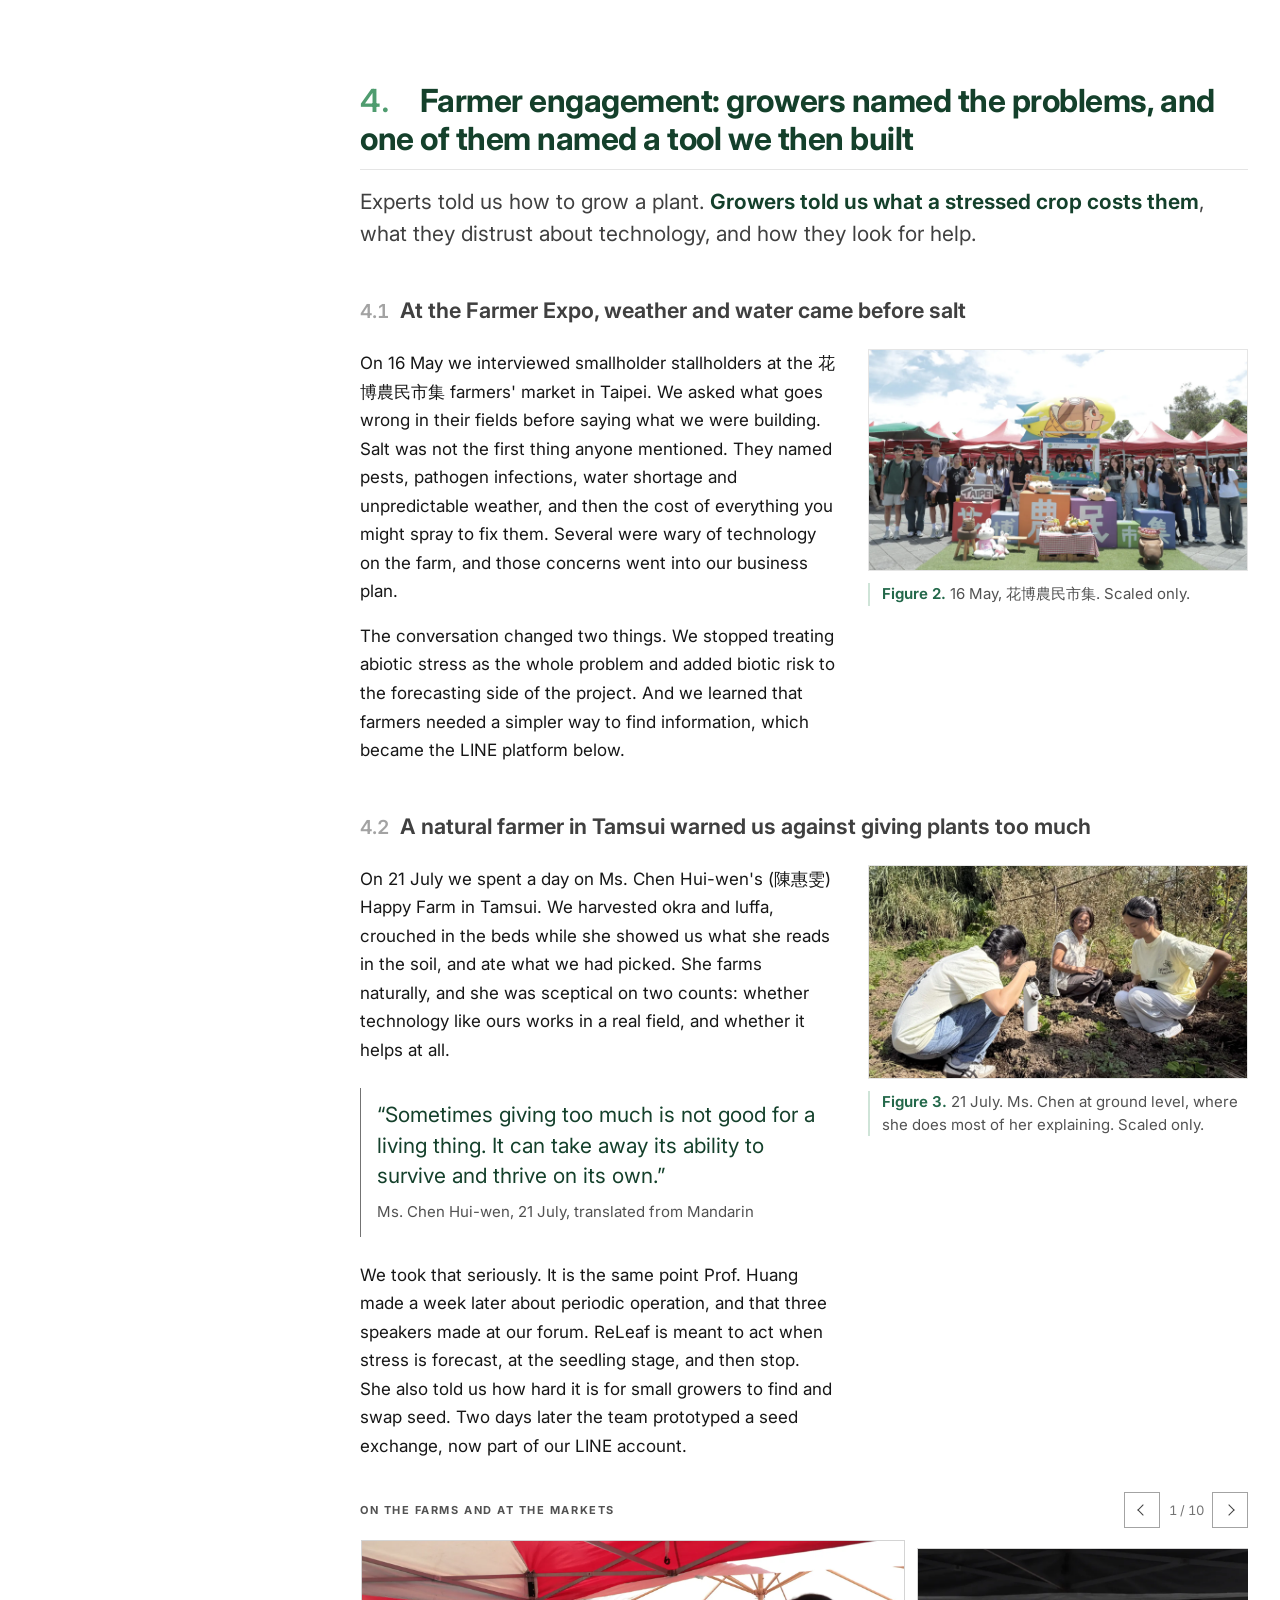
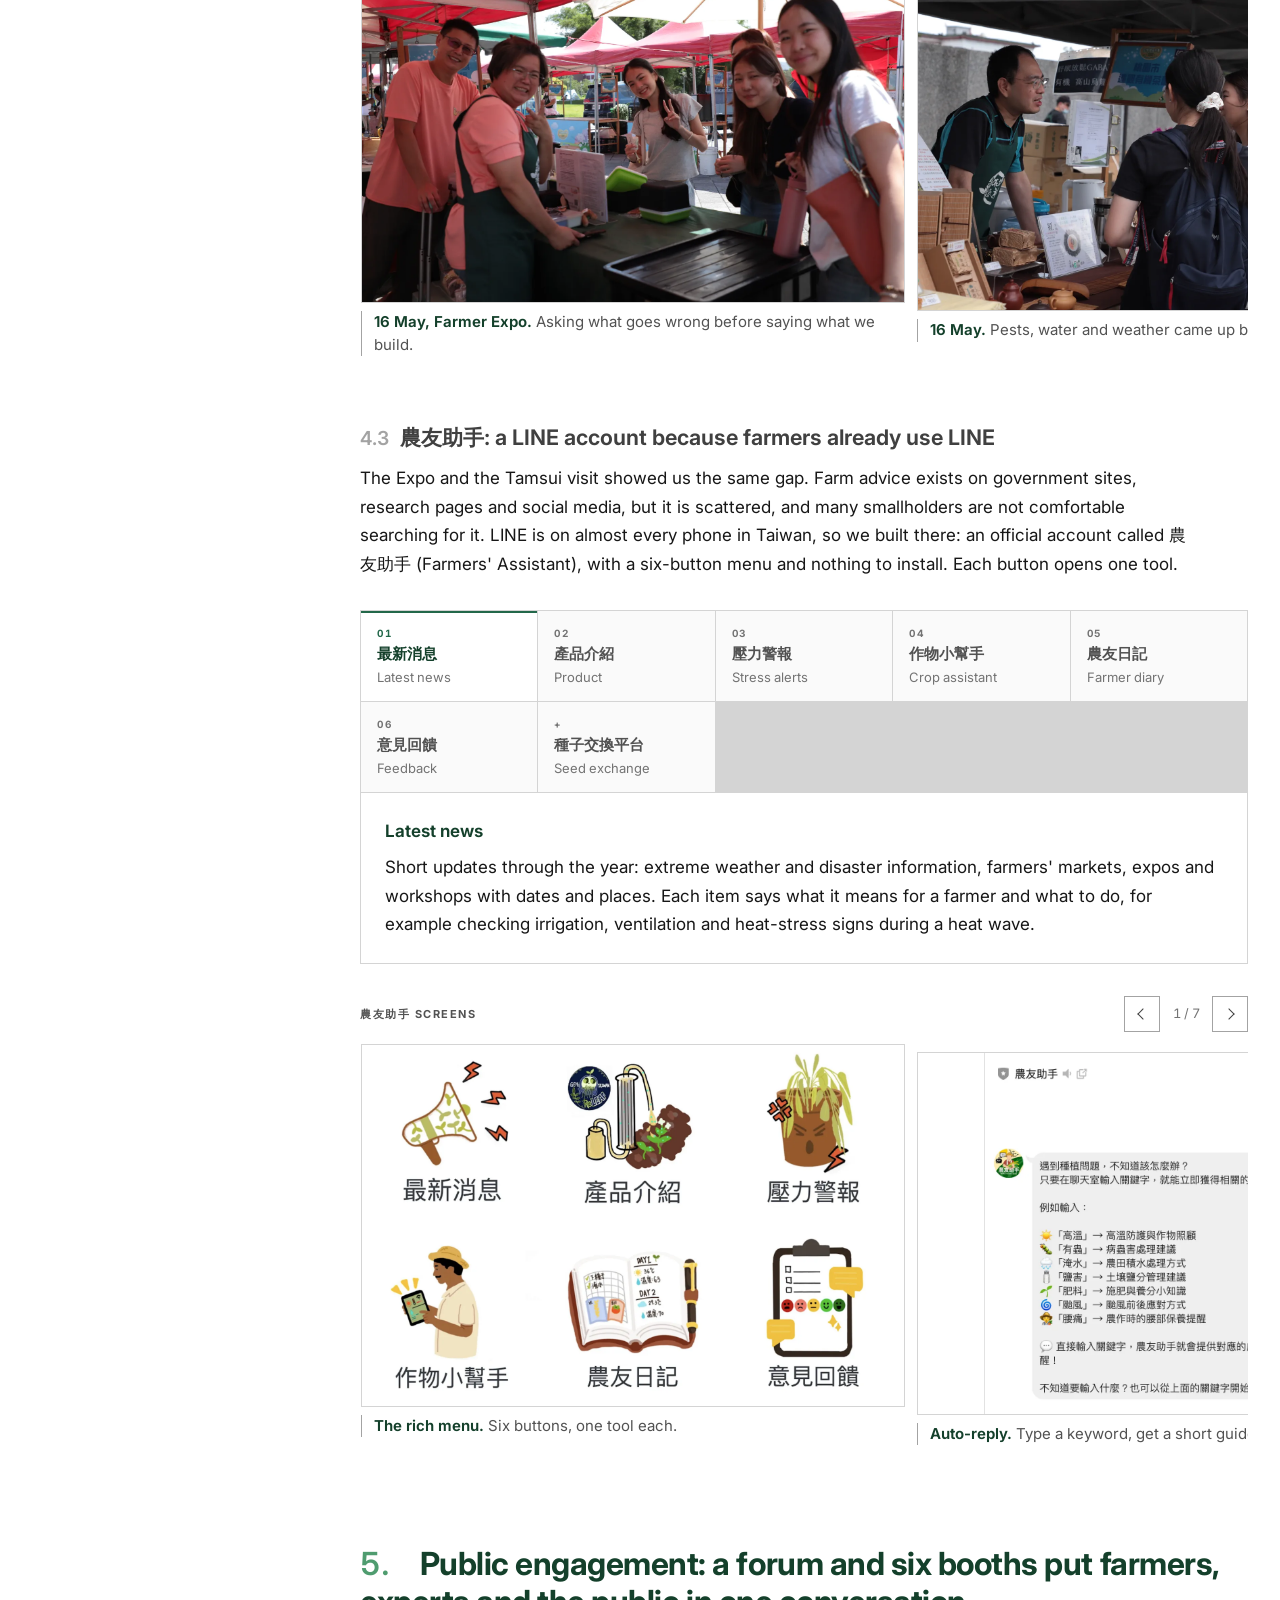
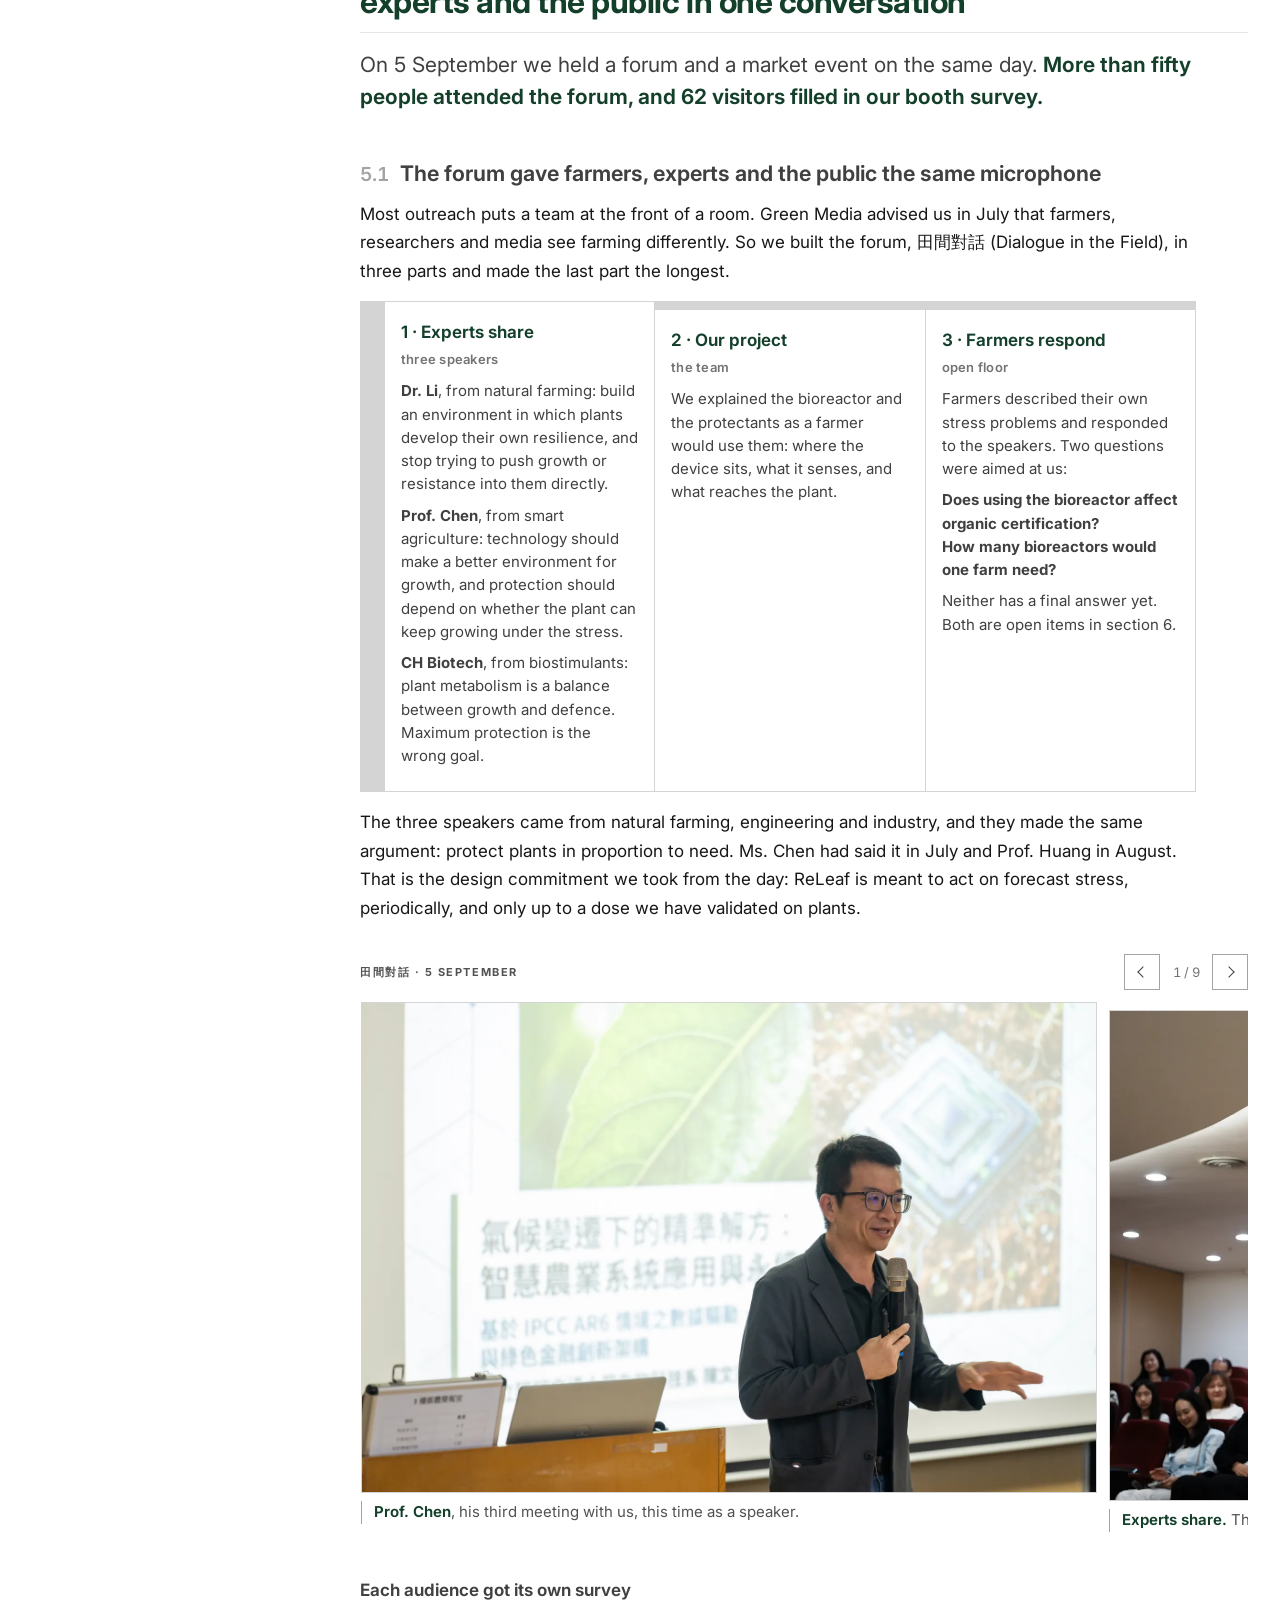
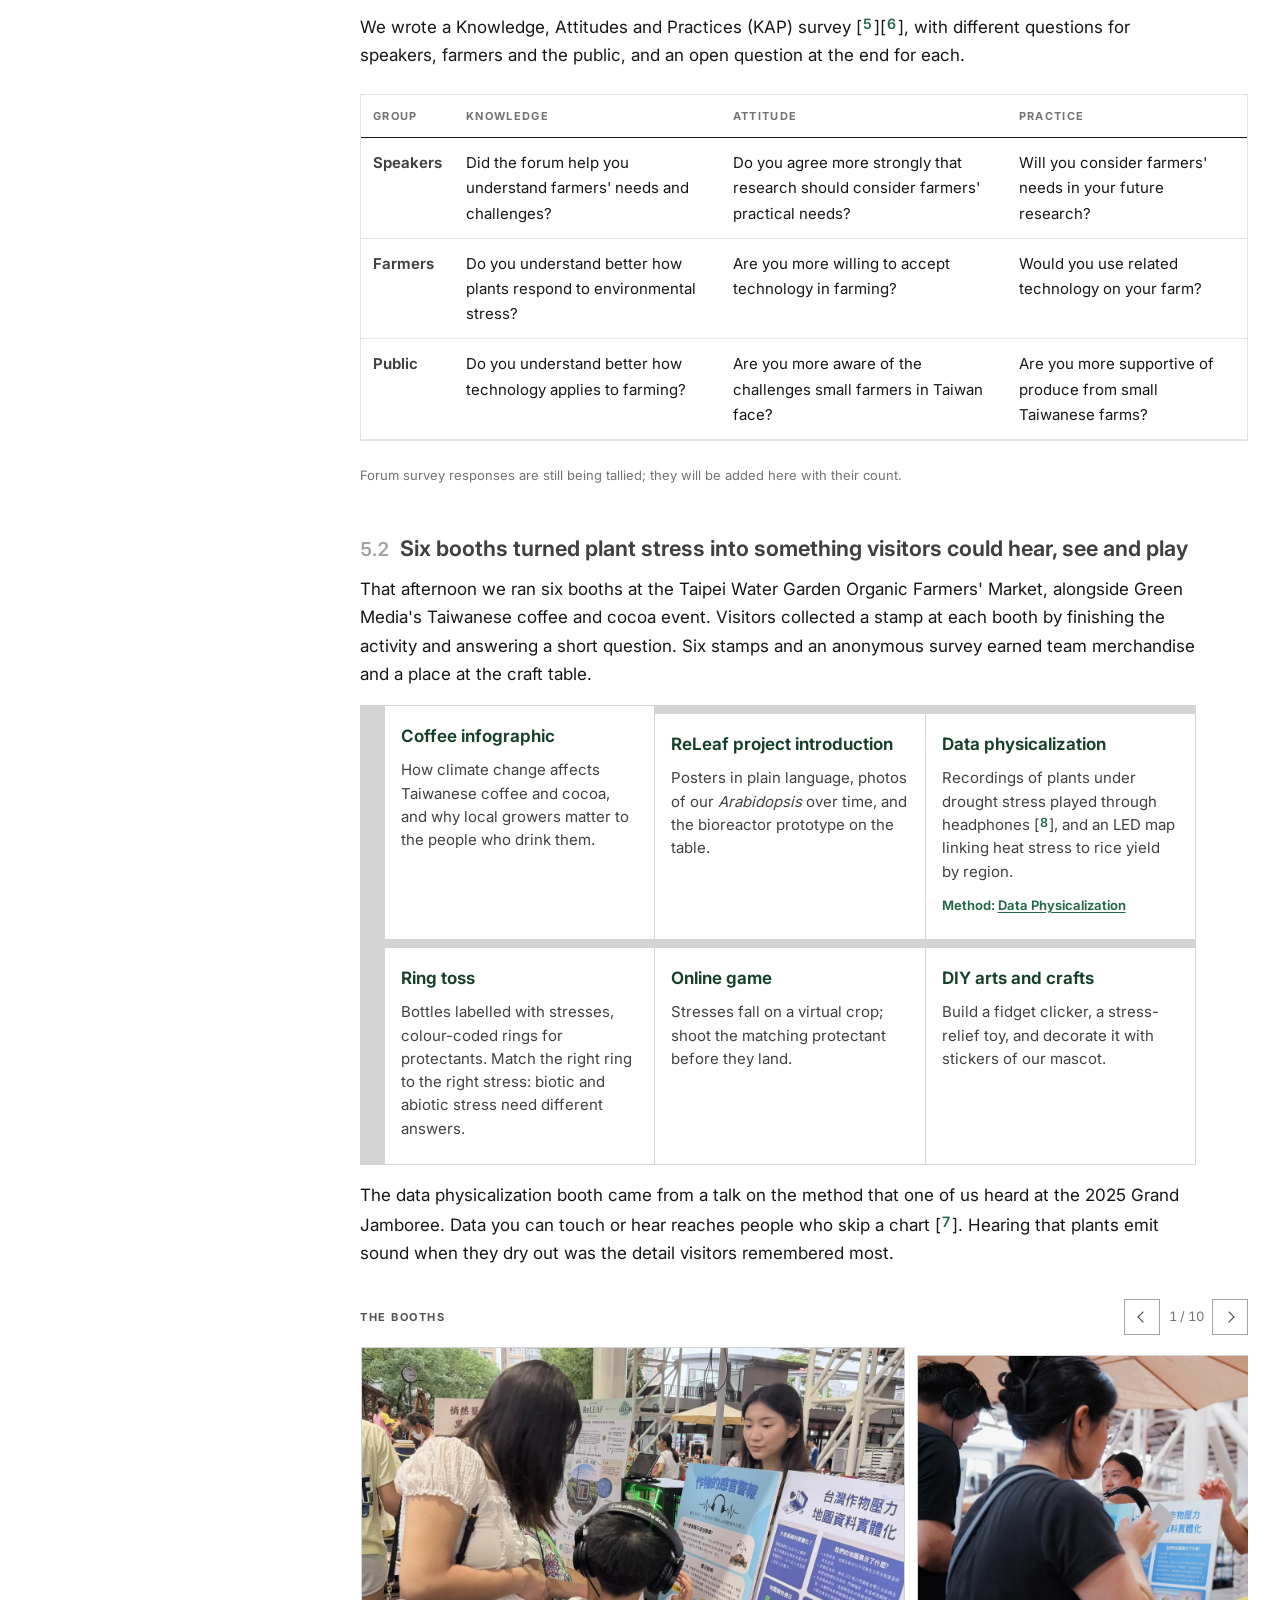
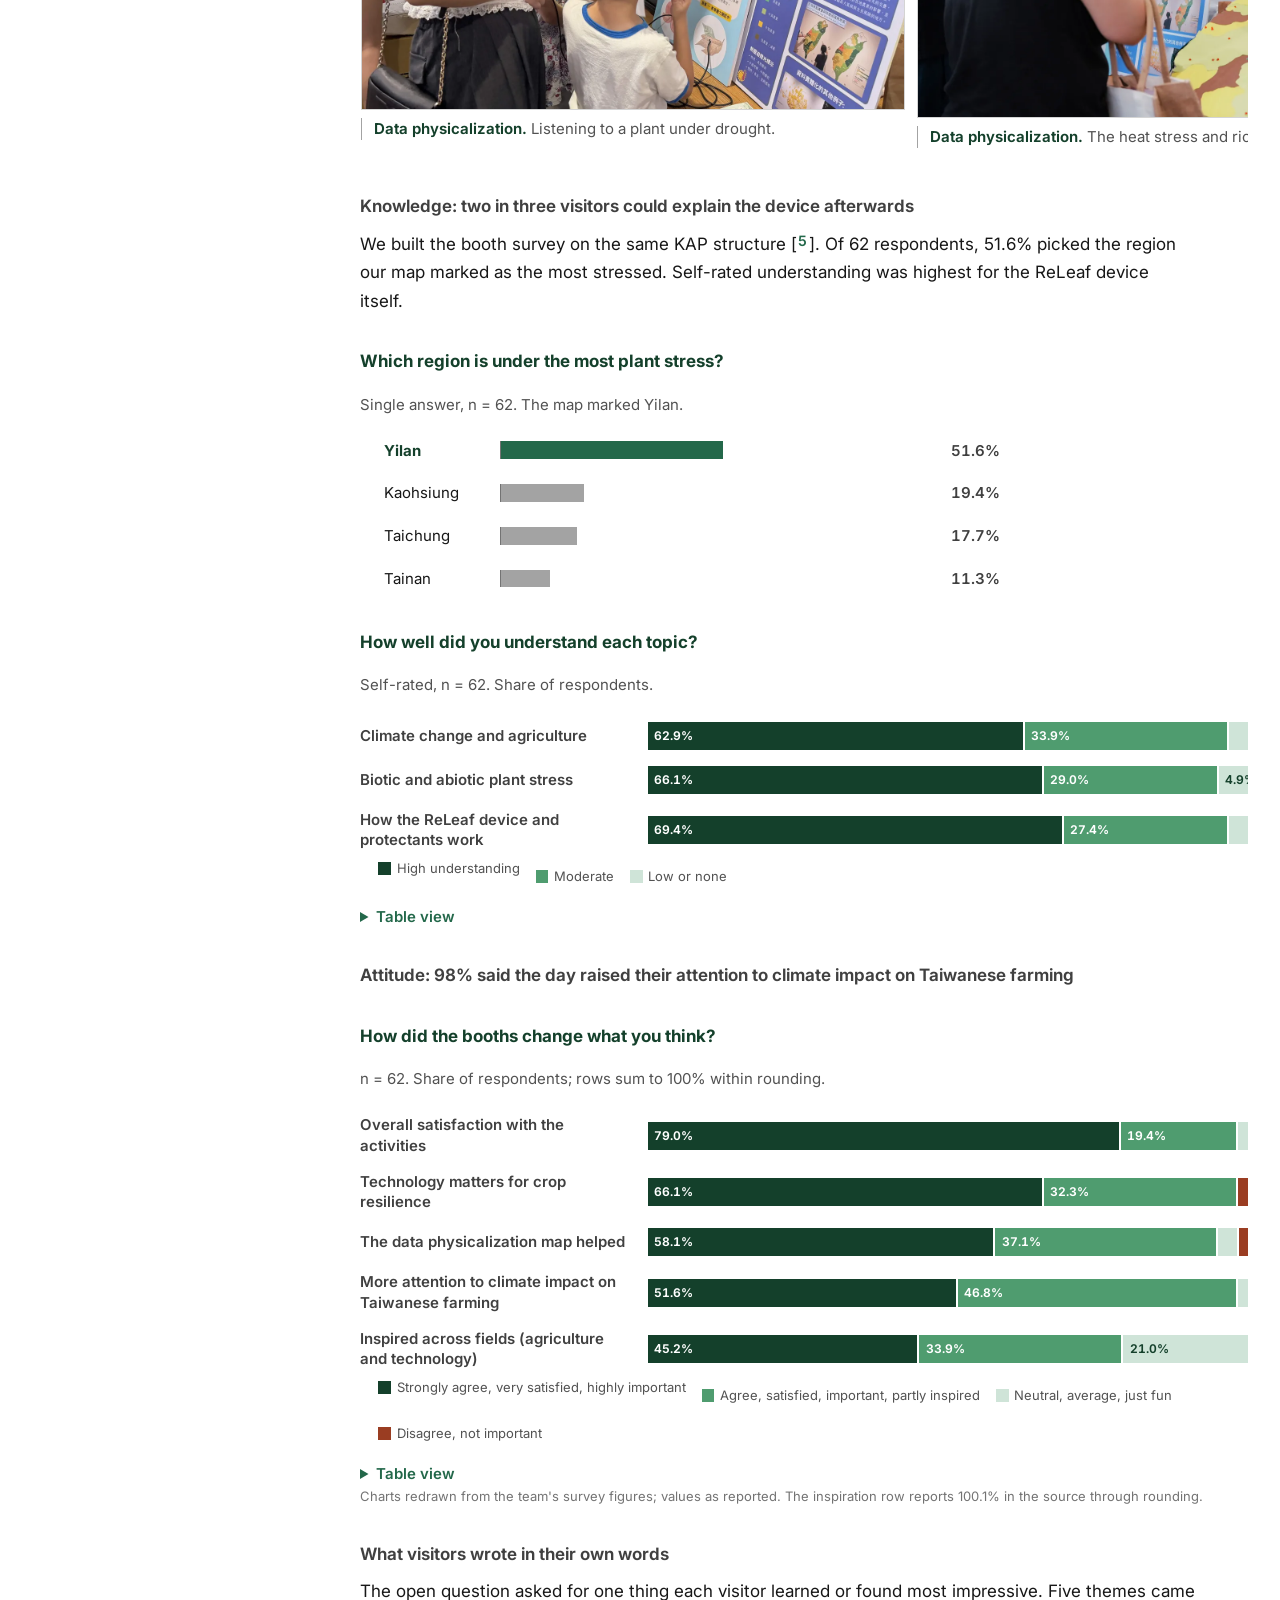
==== commit 6db410db: "IHP page: browser pass on the tables, carousels and charts One person per line in the selection tabl" ====
--- a/human-practices/index.html
+++ b/human-practices/index.html
@@ -101,37 +101,37 @@
             <tbody>
               <tr>
                 <td class="ledger__area">Plant model</td>
-                <td class="ledger__who">Prof. Cheng Mei-Chun (鄭梅君)<small>National Taiwan University</small>Dr. Lin (林維怡) &middot; Dr. Paul Verslues<small>Academia Sinica</small>Dr. Kyle<small>weekly, from June</small></td>
+                <td class="ledger__who"><span>Prof. Cheng Mei-Chun (鄭梅君)<small>National Taiwan University</small></span><span>Dr. Paul Verslues<small>Academia Sinica</small></span><span>Dr. Lin (林維怡)<small>plant stress biology</small></span><span>Dr. Kyle<small>weekly, from June</small></span></td>
                 <td>Plant stress physiologists who grow <i>Arabidopsis</i> under salt and drought every day.</td>
                 <td><i>Medicago</i> became <i>Arabidopsis</i>; hydroponics stopped being the main system; plates came first, then soil; salt capped and then lowered to 150&nbsp;mM. <a href="../plant/">Plants</a></td>
               </tr>
               <tr>
                 <td class="ledger__area">Circuit &amp; cloning</td>
-                <td class="ledger__who">Prof. Huang (黃介辰)<small>National Chung Hsing University</small></td>
+                <td class="ledger__who"><span>Prof. Huang (黃介辰)<small>National Chung Hsing University</small></span></td>
                 <td>Works on <i>Bacillus</i> genetics, which is where our cloning kept stalling.</td>
                 <td>His view that recombination in <i>Bacillus</i> was not our problem sent module&nbsp;4's terminator back to B0015. <a href="../engineering/">Engineering</a></td>
               </tr>
               <tr>
                 <td class="ledger__area">Protectant</td>
-                <td class="ledger__who">Dr. Elizabeth Sattely<small>Stanford University</small>CH Biotech (正瀚生技) &middot; Prof. Huang (黃姿碧)<small>NCHU</small></td>
+                <td class="ledger__who"><span>Dr. Elizabeth Sattely<small>Stanford University</small></span><span>CH Biotech (正瀚生技)<small>biostimulant company</small></span><span>Prof. Huang (黃姿碧)<small>National Chung Hsing University</small></span></td>
                 <td>Plant biochemistry at research level, plus a company that registers biostimulants in Taiwan.</td>
                 <td>We test the purified protectant on plants before building it into the reactor, and moved toward short peptides. <a href="../peptide-design/">Peptide design</a></td>
               </tr>
               <tr>
                 <td class="ledger__area">Bioreactor &amp; biosafety</td>
-                <td class="ledger__who">Dr. Jennifer Brophy<small>Stanford University</small>Prof. Chang Jo-Shu (張嘉修)<small>bioprocess engineering</small></td>
+                <td class="ledger__who"><span>Dr. Jennifer Brophy<small>Stanford University</small></span><span>Prof. Chang Jo-Shu (張嘉修)<small>bioprocess engineering</small></span></td>
                 <td>A plant synthetic biologist who has weighed kill switches, and a bioprocess engineer who runs membrane reactors.</td>
                 <td>Physical containment became the primary safety layer, and a hollow-fibre membrane holds the cells. <a href="../hardware/">Hardware</a></td>
               </tr>
               <tr>
                 <td class="ledger__area">Modelling &amp; AIoT</td>
-                <td class="ledger__who">Prof. Chen Wen-liang (陳文亮)<small>smart agriculture, founder of Agritalk</small></td>
+                <td class="ledger__who"><span>Prof. Chen Wen-liang (陳文亮)<small>smart agriculture, founder of Agritalk</small></span></td>
                 <td>Builds sensor systems that farmers actually run.</td>
                 <td>Hardware as the printer, protectant as the ink; the model now takes wet-lab data back in. <a href="../bioreactor-calculations/">Bioreactor calculations</a></td>
               </tr>
               <tr>
                 <td class="ledger__area">Deployment</td>
-                <td class="ledger__who">World Vegetable Center &middot; Yes Health iFarm (源鮮智慧農場) &middot; BIO Asia-Taiwan &middot; Taiwan SMART Agriweek &middot; Green Media (綠媒體)</td>
+                <td class="ledger__who"><span>World Vegetable Center</span><span>Yes Health iFarm (源鮮智慧農場)</span><span>BIO Asia-Taiwan &middot; SMART Agriweek</span><span>Green Media (綠媒體)</span><span>Farmers at markets and our forum</span></td>
                 <td>People who sell to, fund or talk to farmers for a living.</td>
                 <td>Positioning, regulation research, oxygen monitoring, and the format of our forum. <a href="../entrepreneurship/">Entrepreneurship</a></td>
               </tr>
--- a/human-practices/ihp.css
+++ b/human-practices/ihp.css
@@ -103,6 +103,8 @@
 }
 .ledger tbody tr:hover { background: var(--leaf-50); }
 .ledger__who { font-weight: 650; color: var(--leaf-900); }
+.ledger__who > span { display: block; }
+.ledger__who > span + span { margin-top: .45rem; }
 .ledger__who small { display: block; font-weight: 400; color: var(--gray-500); font-size: var(--text-xs); margin-top: .15rem; }
 .ledger__area { white-space: nowrap; font-weight: 650; color: var(--gray-700); }
 
@@ -269,7 +271,7 @@
 /* -------------------------------------------------------------- SPLIT -- */
 
 .split { display: grid; gap: var(--sp-5); margin: var(--sp-5) 0; align-items: start; }
-@media (min-width: 62rem) { .split { grid-template-columns: minmax(0, 76ch) minmax(0, 1fr); gap: var(--sp-7); } }
+@media (min-width: 62rem) { .split { grid-template-columns: minmax(0, 1.25fr) minmax(0, 1fr); gap: var(--sp-6); } }
 .split > .fig { margin: 0; }
 .split p:first-child { margin-top: 0; }
 
@@ -333,7 +335,7 @@
 .kap__seg--tiny { padding: 0; }
 .kap__seg--tiny span { display: none; }
 .kap__seg:hover, .kap__seg:focus-visible { outline: 2px solid var(--black); outline-offset: 1px; z-index: 1; }
-.kap__key { display: flex; flex-wrap: wrap; gap: var(--sp-2) var(--sp-4); margin: var(--sp-3) 0 0; padding: 0; list-style: none; font-size: var(--text-xs); color: var(--gray-600); }
+.kap__key { display: flex; flex-wrap: wrap; gap: var(--sp-2) var(--sp-4); margin: var(--sp-4) 0 0; padding: 0; list-style: none; font-size: var(--text-xs); color: var(--gray-600); }
 .kap__key i { display: inline-block; width: .8rem; height: .8rem; margin-right: .35rem; vertical-align: -.1rem; }
 .kap__key .k1 { background: var(--leaf-900); }
 .kap__key .k2 { background: var(--leaf-500); }
--- a/human-practices/evomap.css
+++ b/human-practices/evomap.css
@@ -0,0 +1,600 @@
+/* =============================================================================
+   ReLeaf: Project Evolution Map — styles
+   -----------------------------------------------------------------------------
+   Everything is scoped under .evomap. No global element is restyled, and no
+   token in tokens.css is redefined; the drawing-set colours from DESIGN.md are
+   declared here under an --em-* prefix so this component carries its own copy
+   and can drop onto any sheet.
+
+   The component is two grounds, as the design set requires: the plate is
+   blueprint, everything around it is drafting stock inherited from the page.
+   Square corners, hairlines instead of shadows, Inter only, state named in
+   words before it is drawn or coloured.
+   ========================================================================== */
+
+.evomap {
+  /* grounds */
+  --em-blue-900: #0c231a;
+  --em-blue-800: #10301f;
+  --em-blue-700: #16412c;
+  --em-paper-2:  #eceee7;
+  --em-vellum:   #fbfbf8;
+
+  /* ink on stock */
+  --em-ink:        #15201a;
+  --em-ink-2:      #3d4a43;
+  --em-graphite:   #5c6b62;
+  --em-graphite-2: #93a099;
+
+  /* leaf */
+  --em-leaf-900: #14402b;
+  --em-leaf-700: #23684a;
+  --em-leaf-500: #4f9c6f;
+  --em-leaf-200: #cfe4d8;
+
+  /* on blueprint */
+  --em-plate-ink:       #dfe9e2;
+  --em-plate-ink-muted: #8fae9d;
+  --em-plate-rule:      rgba(180, 215, 195, .34);
+  --em-plate-node:      #7fc9a2;
+
+  /* the one crossing colour, per the design set: amber means cross-thread */
+  --em-amber:      #d6b078;
+  --em-amber-dark: #8f6210;
+  --em-open:       #a33d21;
+  --em-open-plate: #d8734c;
+
+  --em-rule-heavy: 1.5px;
+  --em-rule: 1px;
+  --em-fld: 600 .6875rem/1.2 var(--font-display, Inter, sans-serif);
+  --em-lsp: .13em;
+
+  color: var(--em-ink);
+  font-family: var(--font-body, Inter, sans-serif);
+}
+
+.evomap *,
+.evomap *::before,
+.evomap *::after { box-sizing: border-box; }
+
+.evomap [hidden] { display: none !important; }
+
+.evomap .em-fld {
+  font: var(--em-fld);
+  letter-spacing: var(--em-lsp);
+  text-transform: uppercase;
+  font-variant-numeric: tabular-nums;
+  color: var(--em-graphite);
+}
+
+/* ================================================================ TALLY === */
+/* A quantity schedule with ruled cells, not a row of hero metrics. */
+
+.evomap .em-tally {
+  display: grid;
+  grid-template-columns: repeat(2, minmax(0, 1fr));
+  margin: 0 0 var(--sp-5, 1.5rem);
+  border-top: var(--em-rule-heavy) solid var(--em-ink);
+  border-bottom: var(--em-rule) solid var(--em-graphite-2);
+}
+@media (min-width: 48rem) {
+  .evomap .em-tally { grid-template-columns: repeat(4, minmax(0, 1fr)); }
+}
+.evomap .em-tally > div {
+  padding: .7rem .9rem .8rem;
+  border-right: var(--em-rule) solid var(--em-graphite-2);
+}
+.evomap .em-tally > div:last-child { border-right: 0; }
+.evomap .em-tally dt {
+  font: var(--em-fld);
+  letter-spacing: var(--em-lsp);
+  text-transform: uppercase;
+  color: var(--em-graphite);
+  margin: 0 0 .3rem;
+}
+.evomap .em-tally dd {
+  margin: 0;
+  font-weight: 700;
+  font-size: clamp(1.375rem, 1.1rem + .9vw, 1.875rem);
+  line-height: 1;
+  font-variant-numeric: tabular-nums;
+  letter-spacing: -.02em;
+  color: var(--em-leaf-900);
+}
+.evomap .em-tally dd span {
+  display: block;
+  margin-top: .35rem;
+  font-size: var(--text-sm, .9375rem);
+  font-weight: 400;
+  letter-spacing: normal;
+  line-height: 1.4;
+  color: var(--em-ink-2);
+}
+
+/* ============================================================== CONTROLS == */
+
+.evomap .em-controls {
+  display: flex;
+  flex-wrap: wrap;
+  align-items: center;
+  gap: .4rem;
+  margin: 0 0 var(--sp-4, 1rem);
+}
+.evomap .em-controls__label {
+  font: var(--em-fld);
+  letter-spacing: var(--em-lsp);
+  text-transform: uppercase;
+  color: var(--em-graphite);
+  margin-right: .3rem;
+}
+.evomap .em-controls__sep {
+  flex: 0 0 var(--em-rule);
+  align-self: stretch;
+  min-height: 1.75rem;
+  background: var(--em-graphite-2);
+  margin: 0 .35rem;
+}
+.evomap .em-chip {
+  font: var(--em-fld);
+  letter-spacing: var(--em-lsp);
+  text-transform: uppercase;
+  padding: .45em .85em;
+  border: var(--em-rule) solid var(--em-graphite-2);
+  border-radius: 0;
+  background: none;
+  color: var(--em-ink-2);
+  cursor: pointer;
+  transition: background .14s ease, border-color .14s ease, color .14s ease;
+}
+.evomap .em-chip:hover { border-color: var(--em-leaf-700); color: var(--em-leaf-900); }
+.evomap .em-chip[aria-pressed="true"] {
+  background: var(--em-leaf-900);
+  border-color: var(--em-leaf-900);
+  color: #fff;
+}
+.evomap .em-chip--cross[aria-pressed="true"] {
+  background: var(--em-amber-dark);
+  border-color: var(--em-amber-dark);
+}
+
+/* =============================================================== PLATE ==== */
+
+.evomap .em-plate {
+  background: var(--em-blue-900);
+  color: var(--em-plate-ink);
+  padding: var(--sp-5, 1.5rem) 0 var(--sp-4, 1rem);
+}
+.evomap .em-plate__head {
+  display: flex;
+  flex-wrap: wrap;
+  align-items: baseline;
+  gap: .5rem 1rem;
+  padding: 0 var(--sp-5, 1.5rem) var(--sp-4, 1rem);
+  margin: 0 var(--sp-5, 1.5rem) var(--sp-4, 1rem) var(--sp-5, 1.5rem);
+  border-bottom: var(--em-rule) solid var(--em-plate-rule);
+}
+.evomap .em-plate__head h3 {
+  margin: 0;
+  font-family: var(--font-display, Inter, sans-serif);
+  font-variation-settings: "opsz" 32;
+  font-size: clamp(1.0625rem, 1rem + .35vw, 1.3125rem);
+  font-weight: 700;
+  letter-spacing: -.01em;
+  color: #fff;
+}
+.evomap .em-plate__head p {
+  margin: 0;
+  font-size: var(--text-sm, .9375rem);
+  line-height: 1.5;
+  color: var(--em-plate-ink-muted);
+  max-width: 62ch;
+}
+.evomap .em-plate__scroll {
+  overflow-x: auto;
+  overflow-y: hidden;
+  padding: 0 var(--sp-5, 1.5rem);
+  -webkit-overflow-scrolling: touch;
+}
+.evomap .em-svg {
+  display: block;
+  width: 100%;
+  min-width: 1180px;
+  height: auto;
+}
+.evomap .em-svg text { font-family: var(--font-display, Inter, sans-serif); }
+.evomap .em-hint {
+  margin: var(--sp-3, .75rem) var(--sp-5, 1.5rem) 0;
+  font: var(--em-fld);
+  letter-spacing: var(--em-lsp);
+  text-transform: uppercase;
+  color: var(--em-plate-ink-muted);
+}
+@media (min-width: 78rem) { .evomap .em-hint--scroll { display: none; } }
+
+/* ------------------------------------------------------- SVG PRIMITIVES -- */
+
+.evomap .em-axis-rule { stroke: var(--em-plate-rule); stroke-width: 1; }
+.evomap .em-axis-tick { stroke: var(--em-plate-ink-muted); stroke-width: 1; }
+.evomap .em-axis-label {
+  fill: var(--em-plate-ink-muted);
+  font: var(--em-fld);
+  letter-spacing: var(--em-lsp);
+  text-transform: uppercase;
+}
+.evomap .em-lane-rule { stroke: var(--em-plate-rule); stroke-width: 1; }
+.evomap .em-lane-base { stroke: var(--em-plate-rule); stroke-width: 1; }
+.evomap .em-lane-name {
+  fill: var(--em-plate-ink-muted);
+  font: var(--em-fld);
+  letter-spacing: var(--em-lsp);
+  text-transform: uppercase;
+}
+.evomap .em-state-line {
+  stroke: var(--em-leaf-500);
+  stroke-width: 2;
+  fill: none;
+}
+.evomap .em-state-line--first { stroke: var(--em-plate-ink-muted); stroke-dasharray: 5 4; }
+.evomap .em-state-notch { stroke: var(--em-leaf-500); stroke-width: 1; }
+.evomap .em-state-label {
+  fill: var(--em-plate-ink-muted);
+  font-size: 10.5px;
+  font-weight: 500;
+}
+.evomap .em-state-label--last { fill: var(--em-plate-ink); font-weight: 600; }
+
+.evomap .em-stitch { stroke: var(--em-plate-ink-muted); stroke-width: 1; }
+.evomap .em-mark { fill: var(--em-plate-ink); stroke: none; }
+.evomap .em-head { fill: none; stroke: var(--em-plate-ink-muted); stroke-width: 1; }
+.evomap .em-head-no {
+  fill: var(--em-plate-ink-muted);
+  font: var(--em-fld);
+  font-size: 9px;
+  letter-spacing: .06em;
+}
+.evomap .em-build-mark { fill: none; stroke: var(--em-plate-ink-muted); stroke-width: 1; }
+.evomap .em-build-mark--approx { stroke-dasharray: 3 2.5; }
+.evomap .em-build-label { fill: var(--em-plate-ink-muted); font-size: 10px; }
+
+.evomap .em-loop-arc { fill: none; stroke: var(--em-leaf-500); stroke-width: 1.2; }
+.evomap .em-loop-label {
+  fill: var(--em-plate-node);
+  font: var(--em-fld);
+  font-size: 10px;
+  letter-spacing: .1em;
+  text-transform: uppercase;
+}
+.evomap .em-loop-count {
+  fill: #fff;
+  font: var(--em-fld);
+  font-size: 9.5px;
+  letter-spacing: .04em;
+}
+.evomap .em-loop-chip { fill: var(--em-leaf-700); stroke: var(--em-leaf-500); stroke-width: 1; }
+
+.evomap .em-chain-arc {
+  fill: none;
+  stroke: var(--em-amber);
+  stroke-width: 1.1;
+  stroke-dasharray: 6 4;
+}
+.evomap .em-chain-head { fill: var(--em-amber); }
+.evomap .em-chain-label { fill: var(--em-amber); font-size: 10px; }
+
+/* node hit target and its states */
+.evomap .em-node { cursor: pointer; }
+.evomap .em-node__hit { fill: transparent; }
+.evomap .em-node__flag { display: none; }
+.evomap .em-node__flag rect { fill: var(--em-blue-700); stroke: var(--em-leaf-500); stroke-width: 1; }
+.evomap .em-node__flag text { fill: #fff; font-size: 11px; font-weight: 600; }
+.evomap .em-node:hover .em-node__flag,
+.evomap .em-node:focus-visible .em-node__flag,
+.evomap .em-node.is-sel .em-node__flag { display: block; }
+.evomap .em-node:hover .em-mark,
+.evomap .em-node:focus-visible .em-mark { fill: var(--em-plate-node); }
+.evomap .em-node:hover .em-stitch,
+.evomap .em-node:focus-visible .em-stitch { stroke: var(--em-plate-node); }
+.evomap .em-node:focus-visible { outline: none; }
+.evomap .em-node:focus-visible .em-node__ring { stroke: var(--em-leaf-500); stroke-width: 2; }
+.evomap .em-node__ring { fill: none; stroke: none; }
+.evomap .em-node.is-sel .em-mark { fill: #fff; }
+.evomap .em-node.is-sel .em-stitch { stroke: #fff; }
+.evomap .em-node.is-sel .em-node__ring { stroke: var(--em-leaf-500); stroke-width: 1.5; }
+.evomap .em-node--pending .em-mark { fill: none; stroke: var(--em-open-plate); stroke-width: 1.5; }
+.evomap .em-node--pending .em-head { stroke: var(--em-open-plate); }
+
+/* dimming: one class, applied by script */
+.evomap .is-dim { opacity: .18; }
+.evomap .em-svg g, .evomap .em-svg path, .evomap .em-svg rect, .evomap .em-svg text {
+  transition: opacity .16s ease;
+}
+@media (prefers-reduced-motion: reduce) {
+  .evomap .em-svg g, .evomap .em-svg path, .evomap .em-svg rect, .evomap .em-svg text,
+  .evomap .em-chip { transition: none; }
+}
+
+/* ================================================================= KEY ==== */
+
+.evomap .em-key {
+  display: grid;
+  gap: var(--sp-4, 1rem) var(--sp-6, 2rem);
+  margin: var(--sp-5, 1.5rem) 0 0;
+  padding: var(--sp-4, 1rem) 0 0;
+  border-top: var(--em-rule) solid var(--em-graphite-2);
+  font-size: var(--text-sm, .9375rem);
+  line-height: 1.55;
+}
+@media (min-width: 48rem) { .evomap .em-key { grid-template-columns: repeat(2, minmax(0, 1fr)); } }
+@media (min-width: 62rem) { .evomap .em-key { grid-template-columns: repeat(3, minmax(0, 1fr)); } }
+.evomap .em-key h4 {
+  margin: 0 0 .5rem;
+  font: var(--em-fld);
+  letter-spacing: var(--em-lsp);
+  text-transform: uppercase;
+  color: var(--em-graphite);
+}
+.evomap .em-key ul { margin: 0; padding: 0; list-style: none; }
+.evomap .em-key li {
+  display: grid;
+  grid-template-columns: 2.75rem minmax(0, 1fr);
+  gap: .6rem;
+  align-items: center;
+  padding: .3rem 0;
+  color: var(--em-ink-2);
+}
+.evomap .em-key svg { display: block; overflow: visible; }
+
+/* =============================================================== PANEL ==== */
+
+.evomap .em-panel {
+  margin: var(--sp-5, 1.5rem) 0 0;
+  border: var(--em-rule) solid var(--em-graphite-2);
+  border-top: var(--em-rule-heavy) solid var(--em-leaf-700);
+  background: var(--em-vellum);
+  padding: var(--sp-4, 1rem) var(--sp-5, 1.5rem) var(--sp-5, 1.5rem);
+}
+.evomap .em-panel__hint {
+  margin: 0;
+  font-size: var(--text-sm, .9375rem);
+  color: var(--em-ink-2);
+  max-width: 68ch;
+}
+.evomap .em-panel__top {
+  display: flex;
+  flex-wrap: wrap;
+  align-items: baseline;
+  justify-content: space-between;
+  gap: .5rem 1rem;
+  padding-bottom: var(--sp-3, .75rem);
+  border-bottom: var(--em-rule) solid var(--em-graphite-2);
+}
+.evomap .em-panel__date {
+  font: var(--em-fld);
+  letter-spacing: var(--em-lsp);
+  text-transform: uppercase;
+  color: var(--em-leaf-700);
+}
+.evomap .em-panel h4 {
+  margin: .6rem 0 .15rem;
+  font-family: var(--font-display, Inter, sans-serif);
+  font-variation-settings: "opsz" 32;
+  font-size: clamp(1.125rem, 1rem + .5vw, 1.4375rem);
+  font-weight: 700;
+  letter-spacing: -.015em;
+  color: var(--em-leaf-900);
+}
+.evomap .em-panel h4 i { font-style: normal; color: var(--em-graphite); font-weight: 600; }
+.evomap .em-panel__role {
+  margin: 0 0 var(--sp-3, .75rem);
+  font-size: var(--text-sm, .9375rem);
+  color: var(--em-ink-2);
+}
+.evomap .em-panel__close {
+  font: var(--em-fld);
+  letter-spacing: var(--em-lsp);
+  text-transform: uppercase;
+  padding: .4em .7em;
+  border: var(--em-rule) solid var(--em-graphite-2);
+  background: none;
+  color: var(--em-ink-2);
+  cursor: pointer;
+}
+.evomap .em-panel__close:hover { border-color: var(--em-leaf-700); color: var(--em-leaf-900); }
+
+.evomap .em-areas { display: flex; flex-wrap: wrap; gap: .35rem; margin: 0 0 var(--sp-4, 1rem); padding: 0; list-style: none; }
+.evomap .em-areas li {
+  font: var(--em-fld);
+  letter-spacing: var(--em-lsp);
+  text-transform: uppercase;
+  padding: .3em .6em;
+  border: var(--em-rule) solid var(--em-leaf-500);
+  color: var(--em-leaf-900);
+}
+
+.evomap .em-stamp {
+  display: inline-block;
+  font: var(--em-fld);
+  letter-spacing: var(--em-lsp);
+  text-transform: uppercase;
+  padding: .25em .55em;
+  border: var(--em-rule) solid currentColor;
+  color: var(--em-leaf-700);
+}
+.evomap .em-stamp::before {
+  content: "";
+  display: inline-block;
+  width: .5em; height: .5em;
+  margin-right: .45em;
+  background: currentColor;
+  vertical-align: baseline;
+}
+.evomap .em-stamp--open { color: var(--em-open); }
+.evomap .em-stamp--loop { color: var(--em-leaf-700); }
+
+.evomap .em-body { display: grid; gap: var(--sp-5, 1.5rem); }
+@media (min-width: 56rem) {
+  .evomap .em-body { grid-template-columns: minmax(0, 1fr) 17rem; align-items: start; }
+}
+.evomap .em-body p, .evomap .em-body li { max-width: 68ch; }
+.evomap .em-body h5 {
+  margin: var(--sp-4, 1rem) 0 .45rem;
+  font: var(--em-fld);
+  letter-spacing: var(--em-lsp);
+  text-transform: uppercase;
+  color: var(--em-graphite);
+}
+.evomap .em-body h5:first-child { margin-top: 0; }
+.evomap .em-summary { margin: 0; font-size: var(--text-base, 1.0625rem); line-height: 1.6; }
+
+.evomap .em-quote {
+  margin: var(--sp-4, 1rem) 0;
+  padding: .1rem 0 .1rem var(--sp-4, 1rem);
+  border-left: var(--em-rule) solid var(--em-graphite);
+  font-size: var(--text-base, 1.0625rem);
+  line-height: 1.55;
+  color: var(--em-leaf-900);
+}
+.evomap .em-quote--said { background: var(--em-paper-2); border-left-color: var(--em-leaf-700); padding: .75rem 1rem; }
+
+.evomap .em-list { margin: 0; padding-left: 1.15rem; font-size: var(--text-sm, .9375rem); line-height: 1.55; }
+.evomap .em-list li { margin-bottom: .35rem; }
+
+.evomap .em-ba { display: grid; gap: 1px; background: var(--em-graphite-2); border: var(--em-rule) solid var(--em-graphite-2); }
+@media (min-width: 40rem) { .evomap .em-ba { grid-template-columns: repeat(2, minmax(0, 1fr)); } }
+.evomap .em-ba > div { background: var(--em-vellum); padding: .8rem 1rem 1rem; }
+.evomap .em-ba h6 {
+  margin: 0 0 .5rem;
+  font: var(--em-fld);
+  letter-spacing: var(--em-lsp);
+  text-transform: uppercase;
+  color: var(--em-graphite);
+}
+.evomap .em-ba--after h6 { color: var(--em-leaf-700); }
+.evomap .em-ba ul { margin: 0; padding-left: 1.05rem; font-size: var(--text-sm, .9375rem); line-height: 1.5; }
+.evomap .em-ba li { margin-bottom: .3rem; }
+.evomap .em-ba p { margin: 0; font-size: var(--text-sm, .9375rem); color: var(--em-graphite); }
+
+/* the visit comparison: three ruled columns, visit 1 / what we built / visit 2 */
+.evomap .em-cmp {
+  margin: var(--sp-5, 1.5rem) 0 0;
+  border-top: var(--em-rule-heavy) solid var(--em-ink);
+}
+.evomap .em-cmp__grid { display: grid; gap: 1px; background: var(--em-graphite-2); }
+@media (min-width: 52rem) { .evomap .em-cmp__grid { grid-template-columns: repeat(3, minmax(0, 1fr)); } }
+.evomap .em-cmp__grid > div { background: var(--em-vellum); padding: .85rem 1rem 1.1rem; }
+.evomap .em-cmp__grid > div.is-mid { background: var(--em-paper-2); }
+.evomap .em-cmp h6 {
+  margin: 0 0 .45rem;
+  font: var(--em-fld);
+  letter-spacing: var(--em-lsp);
+  text-transform: uppercase;
+  color: var(--em-graphite);
+}
+.evomap .em-cmp b { color: var(--em-leaf-900); }
+.evomap .em-cmp p { margin: 0 0 .5rem; font-size: var(--text-sm, .9375rem); line-height: 1.55; }
+.evomap .em-cmp ul { margin: 0; padding-left: 1.05rem; font-size: var(--text-sm, .9375rem); line-height: 1.5; }
+.evomap .em-cmp__depth {
+  margin: 0;
+  padding: var(--sp-4, 1rem) 0 0;
+  font-size: var(--text-sm, .9375rem);
+  line-height: 1.6;
+  max-width: 68ch;
+  color: var(--em-ink);
+}
+
+.evomap .em-side { display: grid; gap: var(--sp-4, 1rem); align-content: start; }
+.evomap figure.em-fig { margin: 0; }
+.evomap figure.em-fig img {
+  width: 100%;
+  height: auto;
+  background: var(--em-paper-2);
+  border: var(--em-rule) solid var(--em-graphite-2);
+  border-radius: 0;
+}
+.evomap figure.em-fig figcaption {
+  margin-top: .5rem;
+  padding-left: .75rem;
+  border-left: var(--em-rule) solid var(--em-graphite);
+  font-size: var(--text-xs, .8125rem);
+  line-height: 1.5;
+  color: var(--em-ink-2);
+}
+.evomap figure.em-fig .em-prov { display: block; margin-top: .25rem; font-size: .75rem; color: var(--em-graphite); }
+
+.evomap .em-links { display: flex; flex-wrap: wrap; gap: .5rem 1rem; margin: 0; padding: 0; list-style: none; }
+.evomap .em-links a {
+  font: var(--em-fld);
+  letter-spacing: var(--em-lsp);
+  text-transform: uppercase;
+  color: var(--em-leaf-700);
+  text-decoration: none;
+  border-bottom: var(--em-rule) solid var(--em-leaf-500);
+  padding-bottom: .15em;
+}
+.evomap .em-links a:hover { color: var(--em-leaf-900); border-bottom-color: var(--em-leaf-900); }
+.evomap .em-src {
+  margin: var(--sp-4, 1rem) 0 0;
+  font-size: var(--text-xs, .8125rem);
+  line-height: 1.5;
+  color: var(--em-graphite);
+  max-width: 68ch;
+}
+
+/* ============================================================ LIST VIEW === */
+
+.evomap .em-listview { margin: var(--sp-5, 1.5rem) 0 0; }
+.evomap .em-listview h3, .evomap .em-listview h4 {
+  font-family: var(--font-display, Inter, sans-serif);
+  font-variation-settings: "opsz" 32;
+  color: var(--em-leaf-900);
+}
+.evomap .em-listview h3 {
+  margin: 0 0 var(--sp-4, 1rem);
+  font-size: clamp(1.125rem, 1rem + .5vw, 1.4375rem);
+  padding-top: var(--sp-4, 1rem);
+  border-top: var(--em-rule-heavy) solid var(--em-ink);
+}
+.evomap .em-listview ol { margin: 0 0 var(--sp-6, 2rem); padding: 0; list-style: none; }
+.evomap .em-listview > ol > li {
+  padding: var(--sp-4, 1rem) 0;
+  border-bottom: var(--em-rule) solid var(--em-graphite-2);
+}
+.evomap .em-lrow {
+  display: grid;
+  gap: .15rem var(--sp-4, 1rem);
+  grid-template-columns: minmax(0, 1fr);
+}
+@media (min-width: 48rem) {
+  .evomap .em-lrow { grid-template-columns: 7.5rem minmax(0, 1fr); }
+}
+.evomap .em-lrow__date {
+  font: var(--em-fld);
+  letter-spacing: var(--em-lsp);
+  text-transform: uppercase;
+  color: var(--em-leaf-700);
+  padding-top: .25rem;
+}
+.evomap .em-lrow h4 { margin: 0 0 .3rem; font-size: 1.0625rem; }
+.evomap .em-lrow h4 i { font-style: normal; color: var(--em-graphite); font-weight: 600; }
+.evomap .em-lrow p { margin: 0 0 .5rem; font-size: var(--text-sm, .9375rem); line-height: 1.55; max-width: 68ch; }
+.evomap .em-lrow .em-areas { margin-bottom: .5rem; }
+.evomap .em-lmeta {
+  font-size: var(--text-xs, .8125rem);
+  color: var(--em-graphite);
+}
+.evomap .em-lthread {
+  margin: .35rem 0 .5rem;
+  padding-left: .75rem;
+  border-left: var(--em-rule) solid var(--em-leaf-500);
+  font-size: var(--text-sm, .9375rem);
+  line-height: 1.5;
+  color: var(--em-ink-2);
+}
+
+/* ============================================================== PRINT ===== */
+
+@media print {
+  .evomap .em-controls, .evomap .em-plate, .evomap .em-panel__close { display: none; }
+  .evomap .em-listview { display: block !important; }
+  .evomap .em-panel { border-color: #000; background: #fff; }
+}
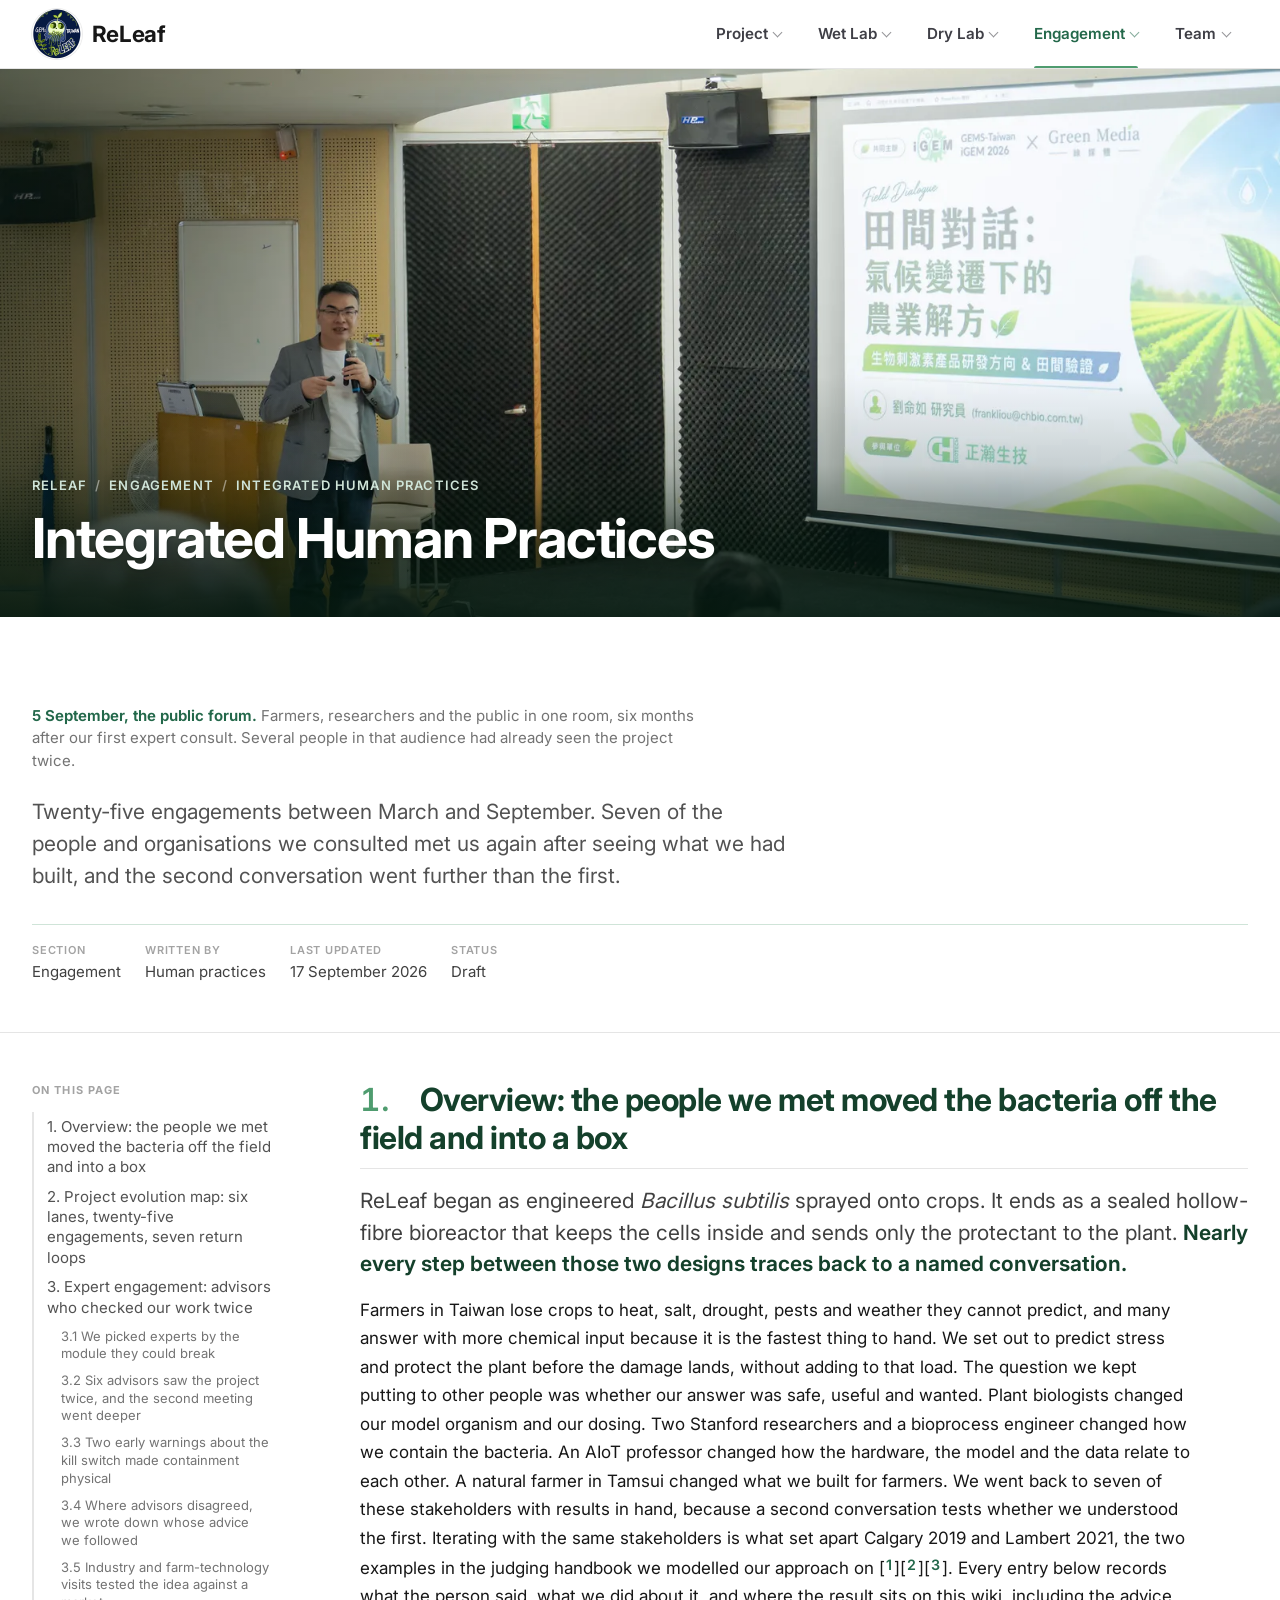
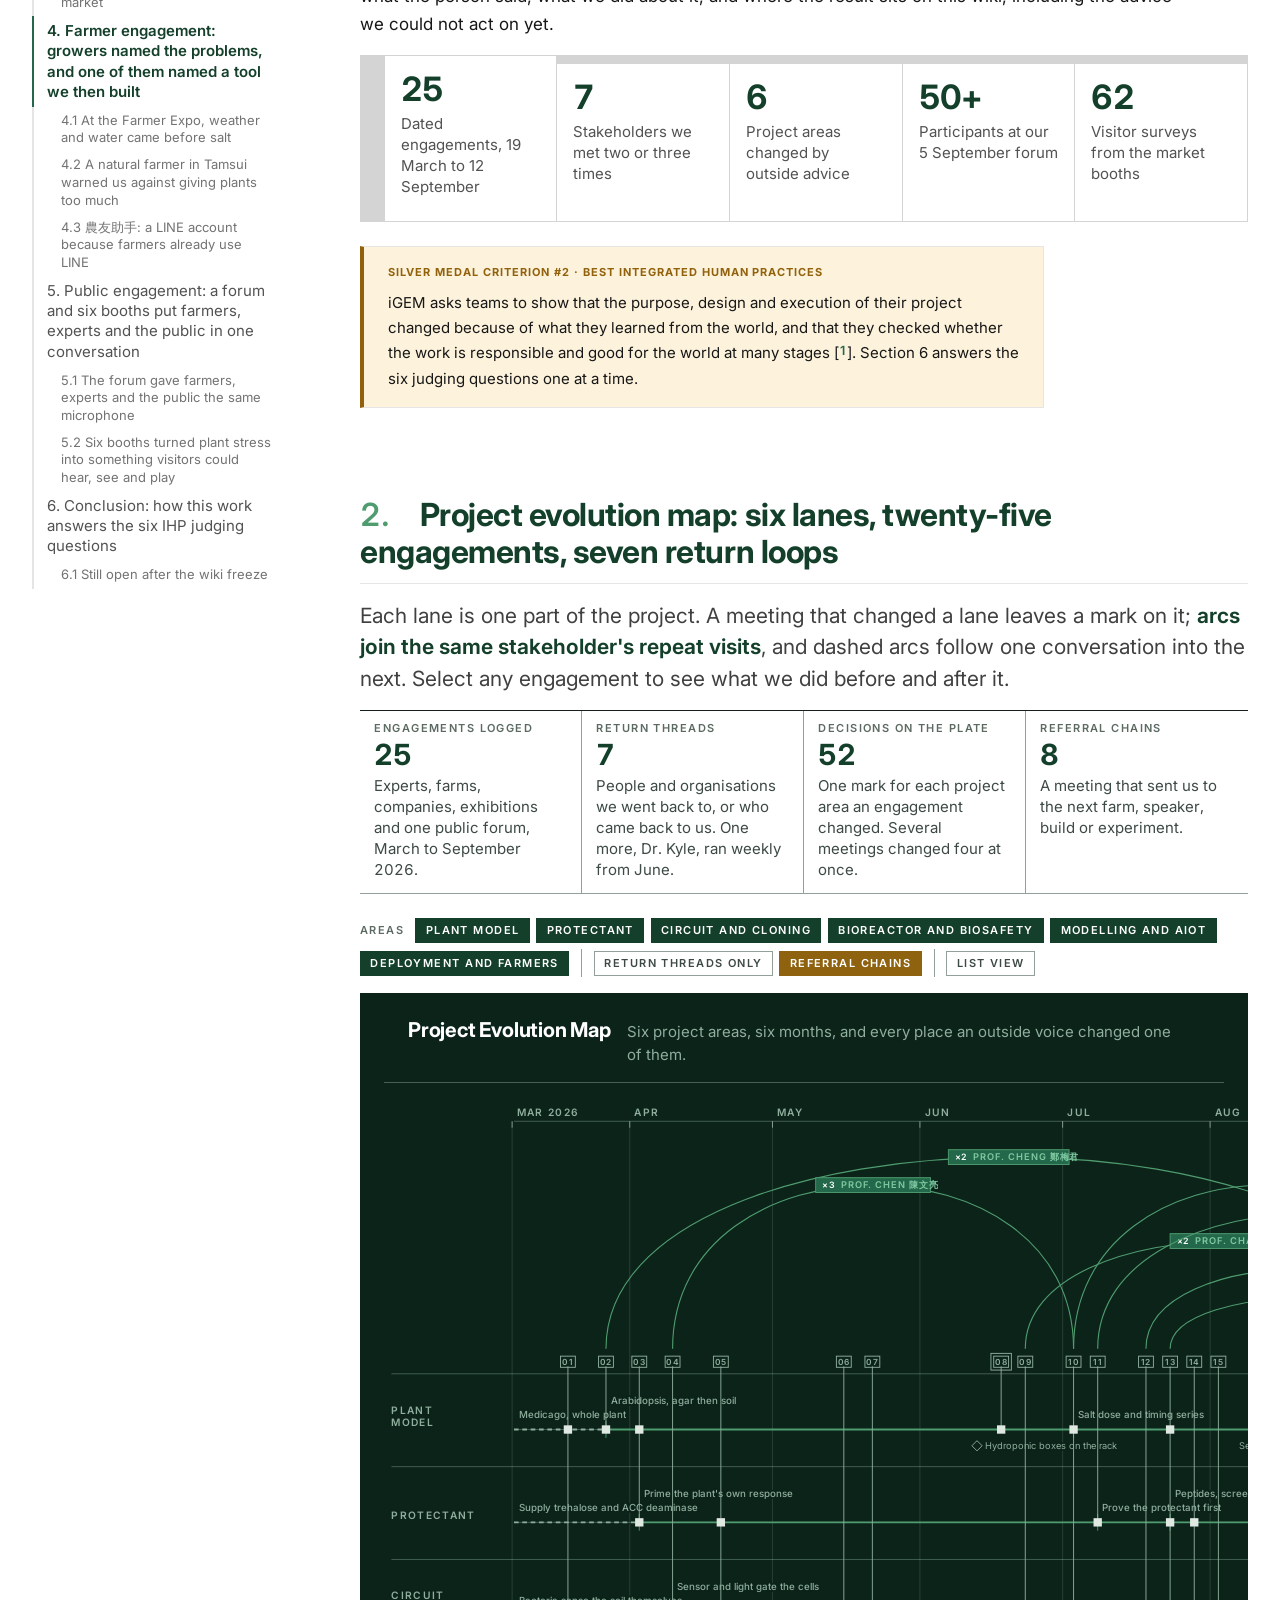
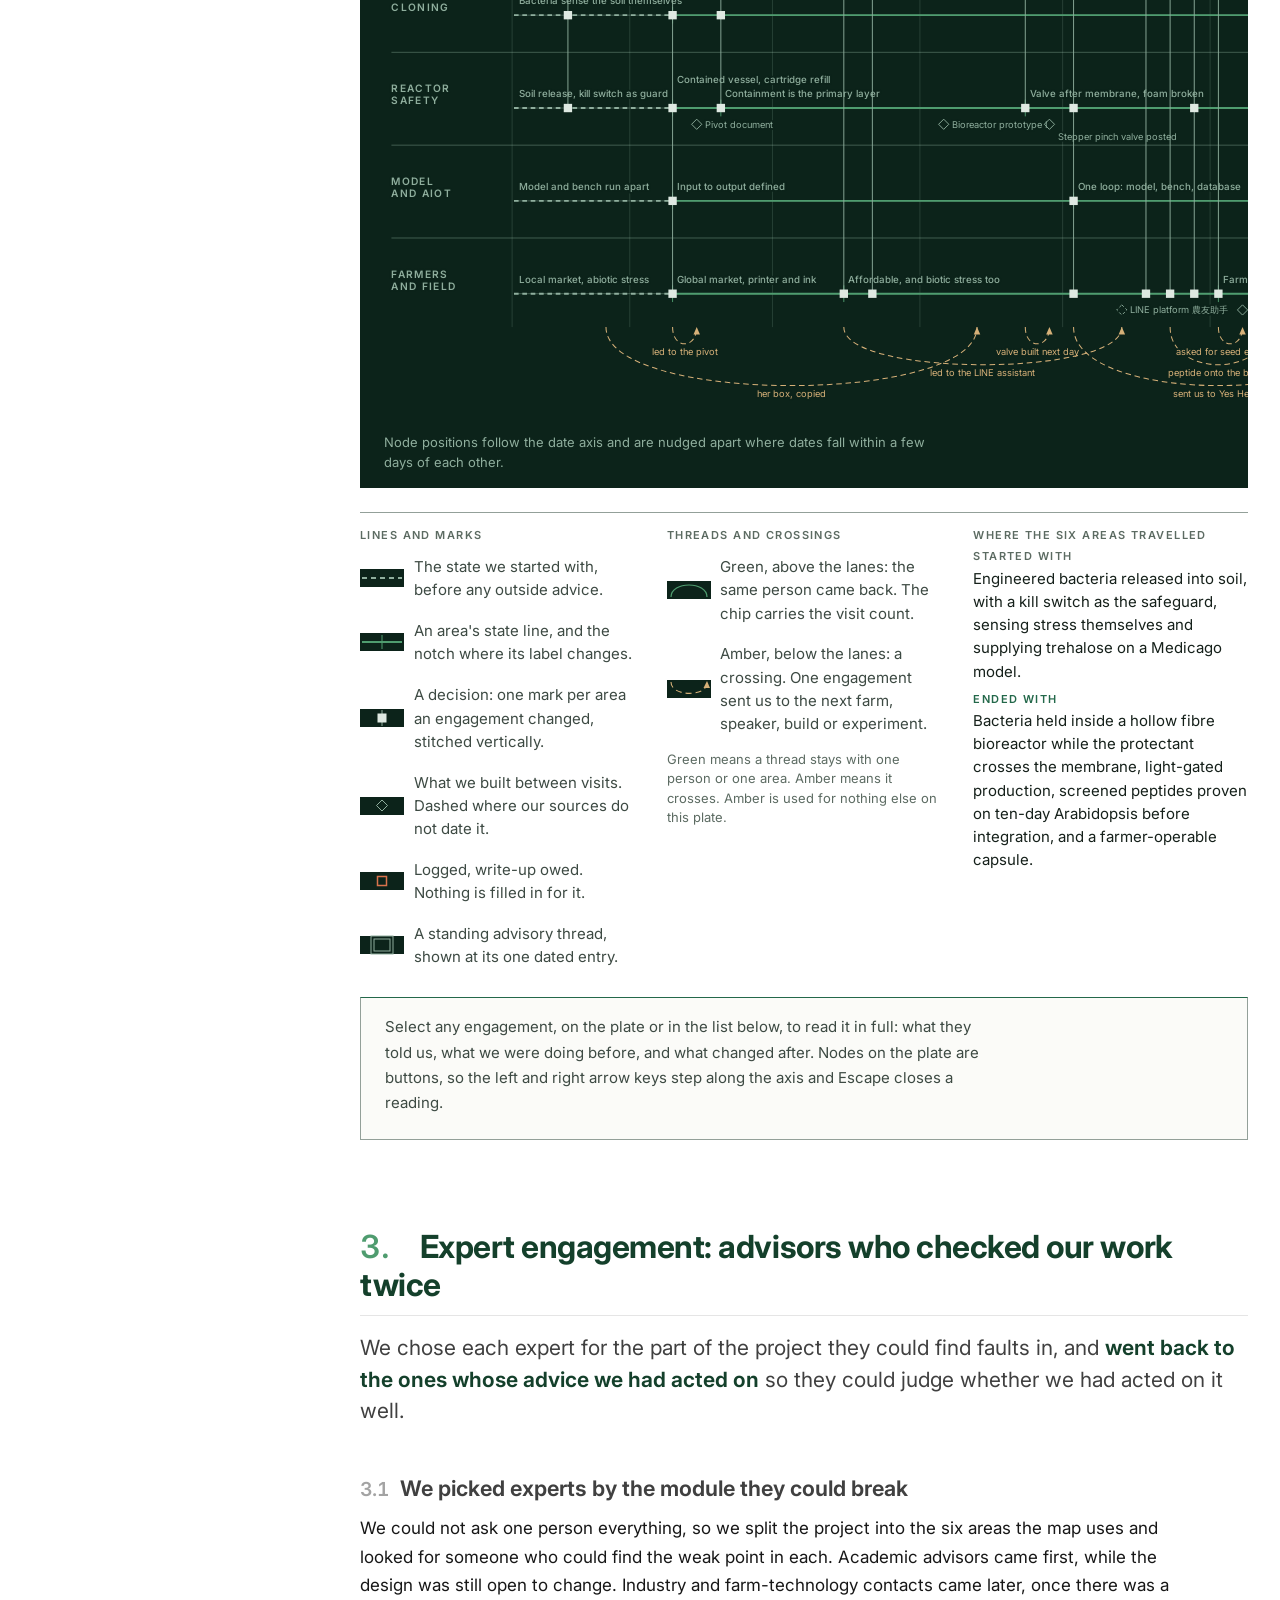
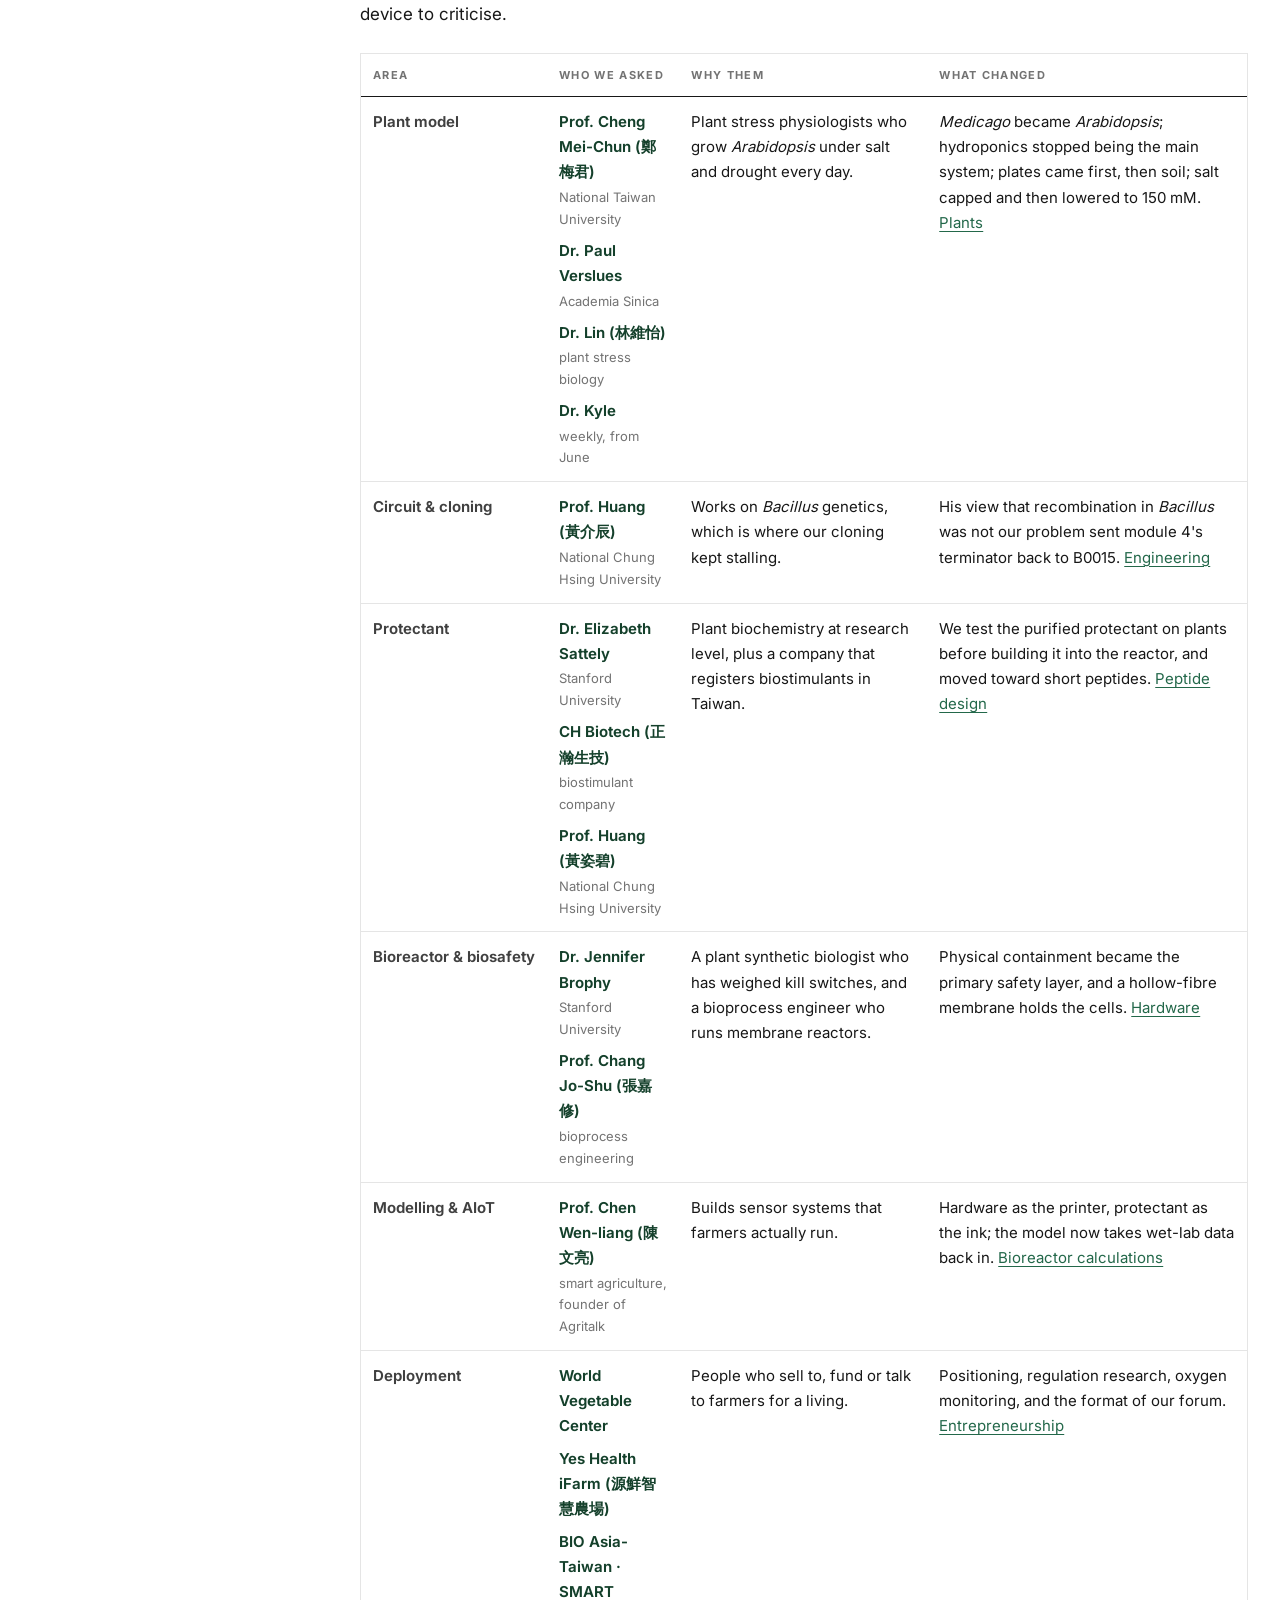
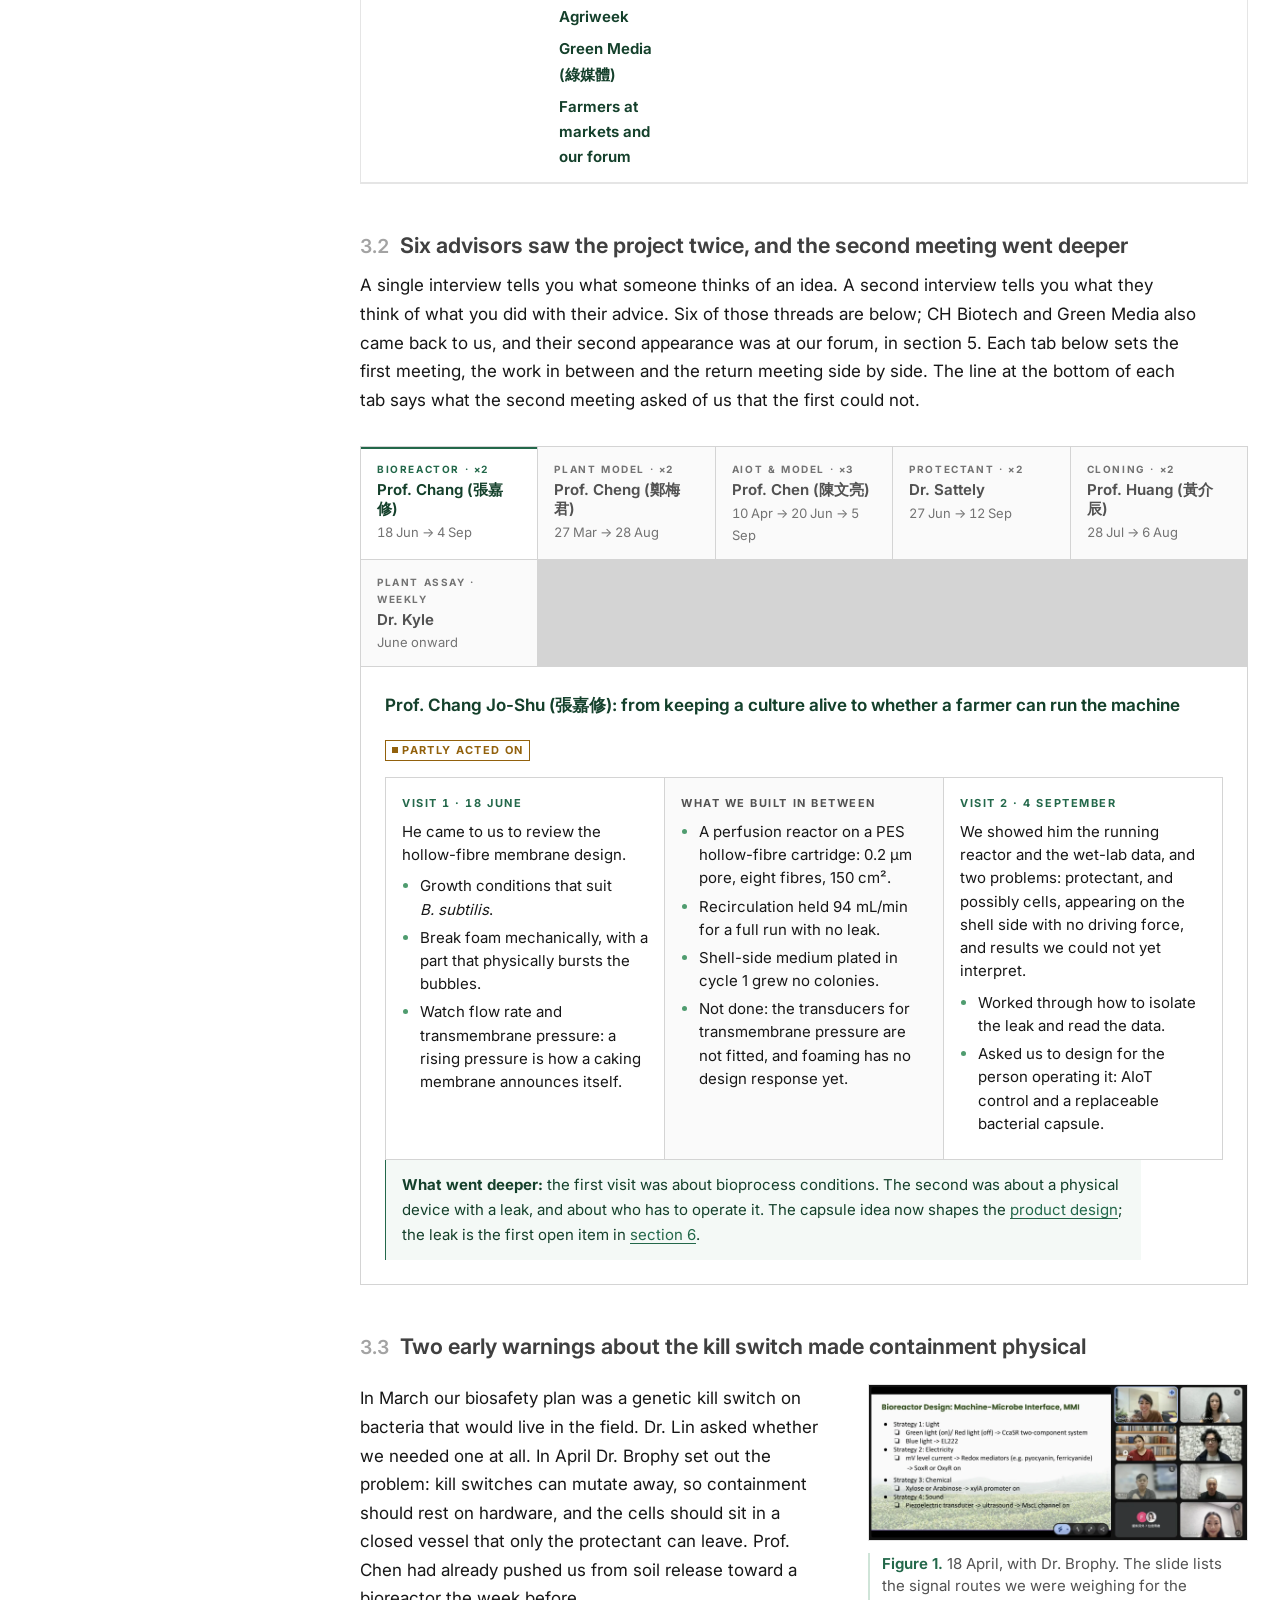
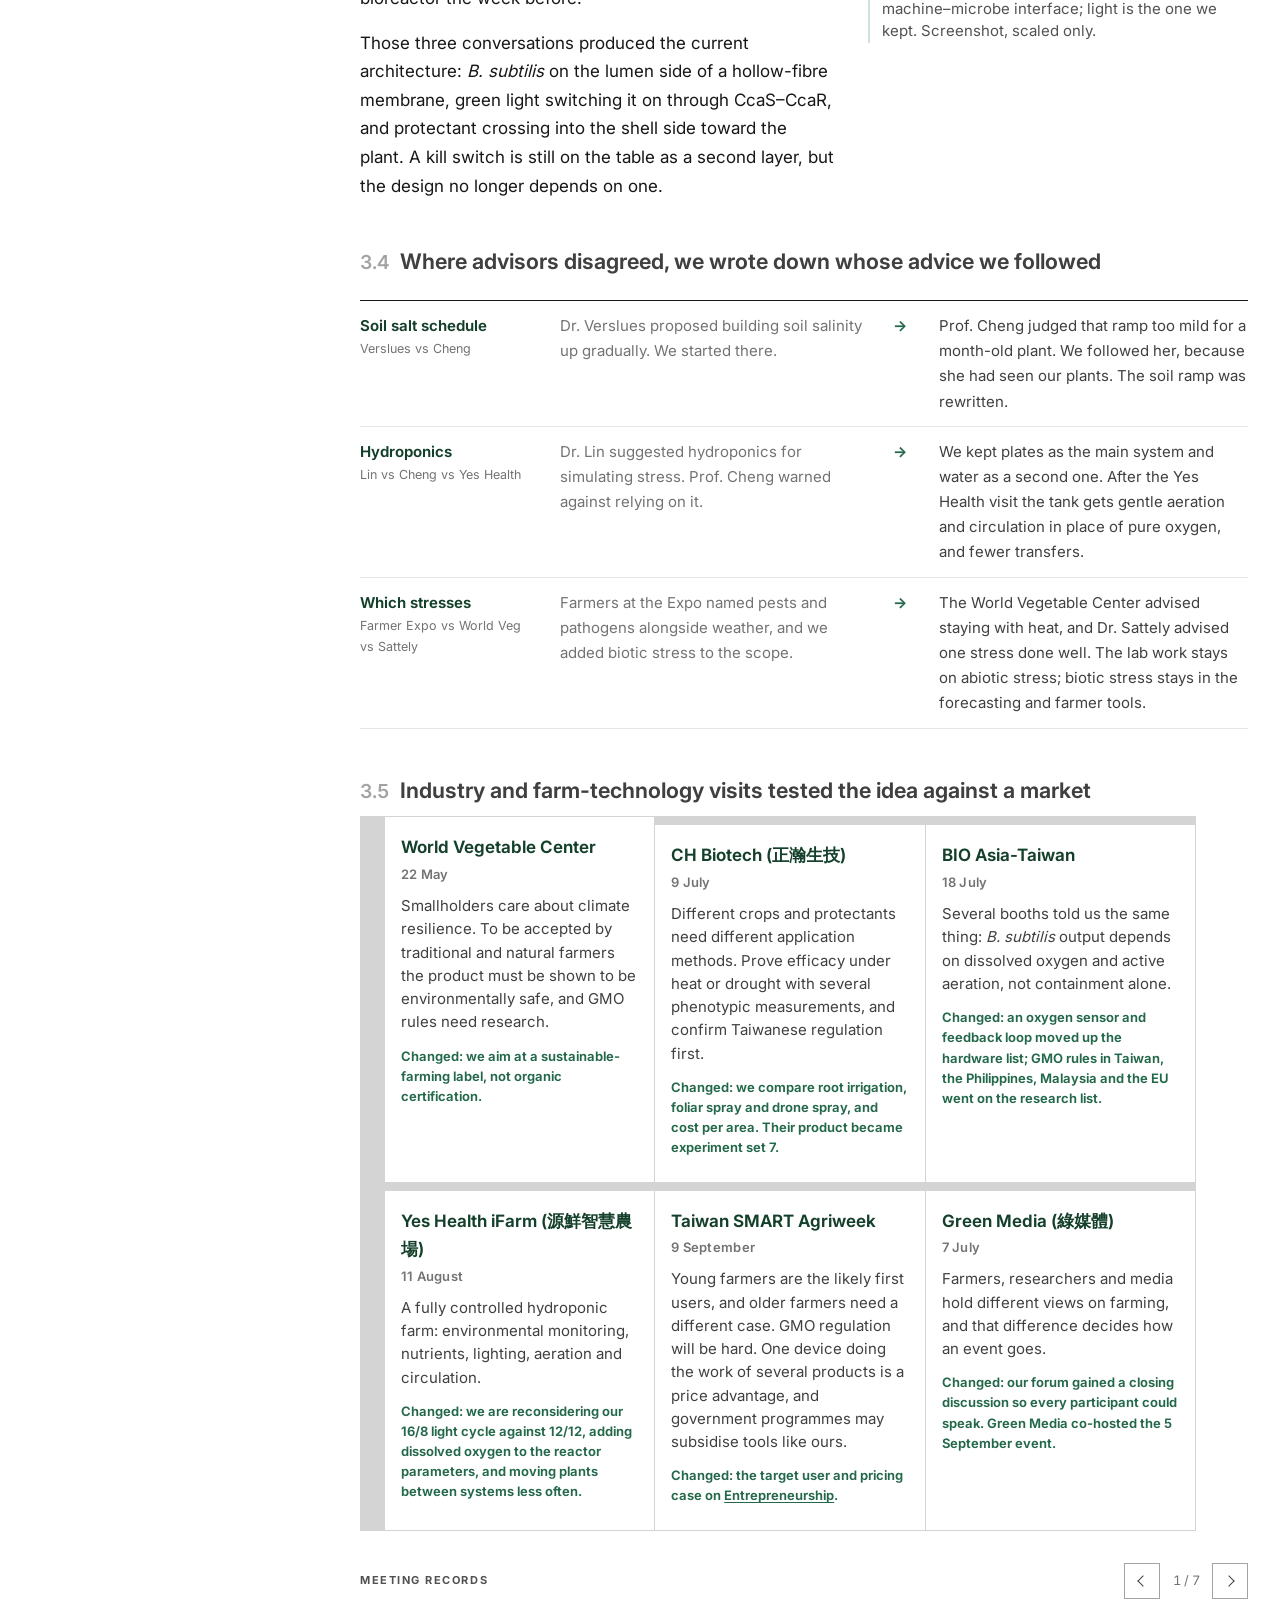
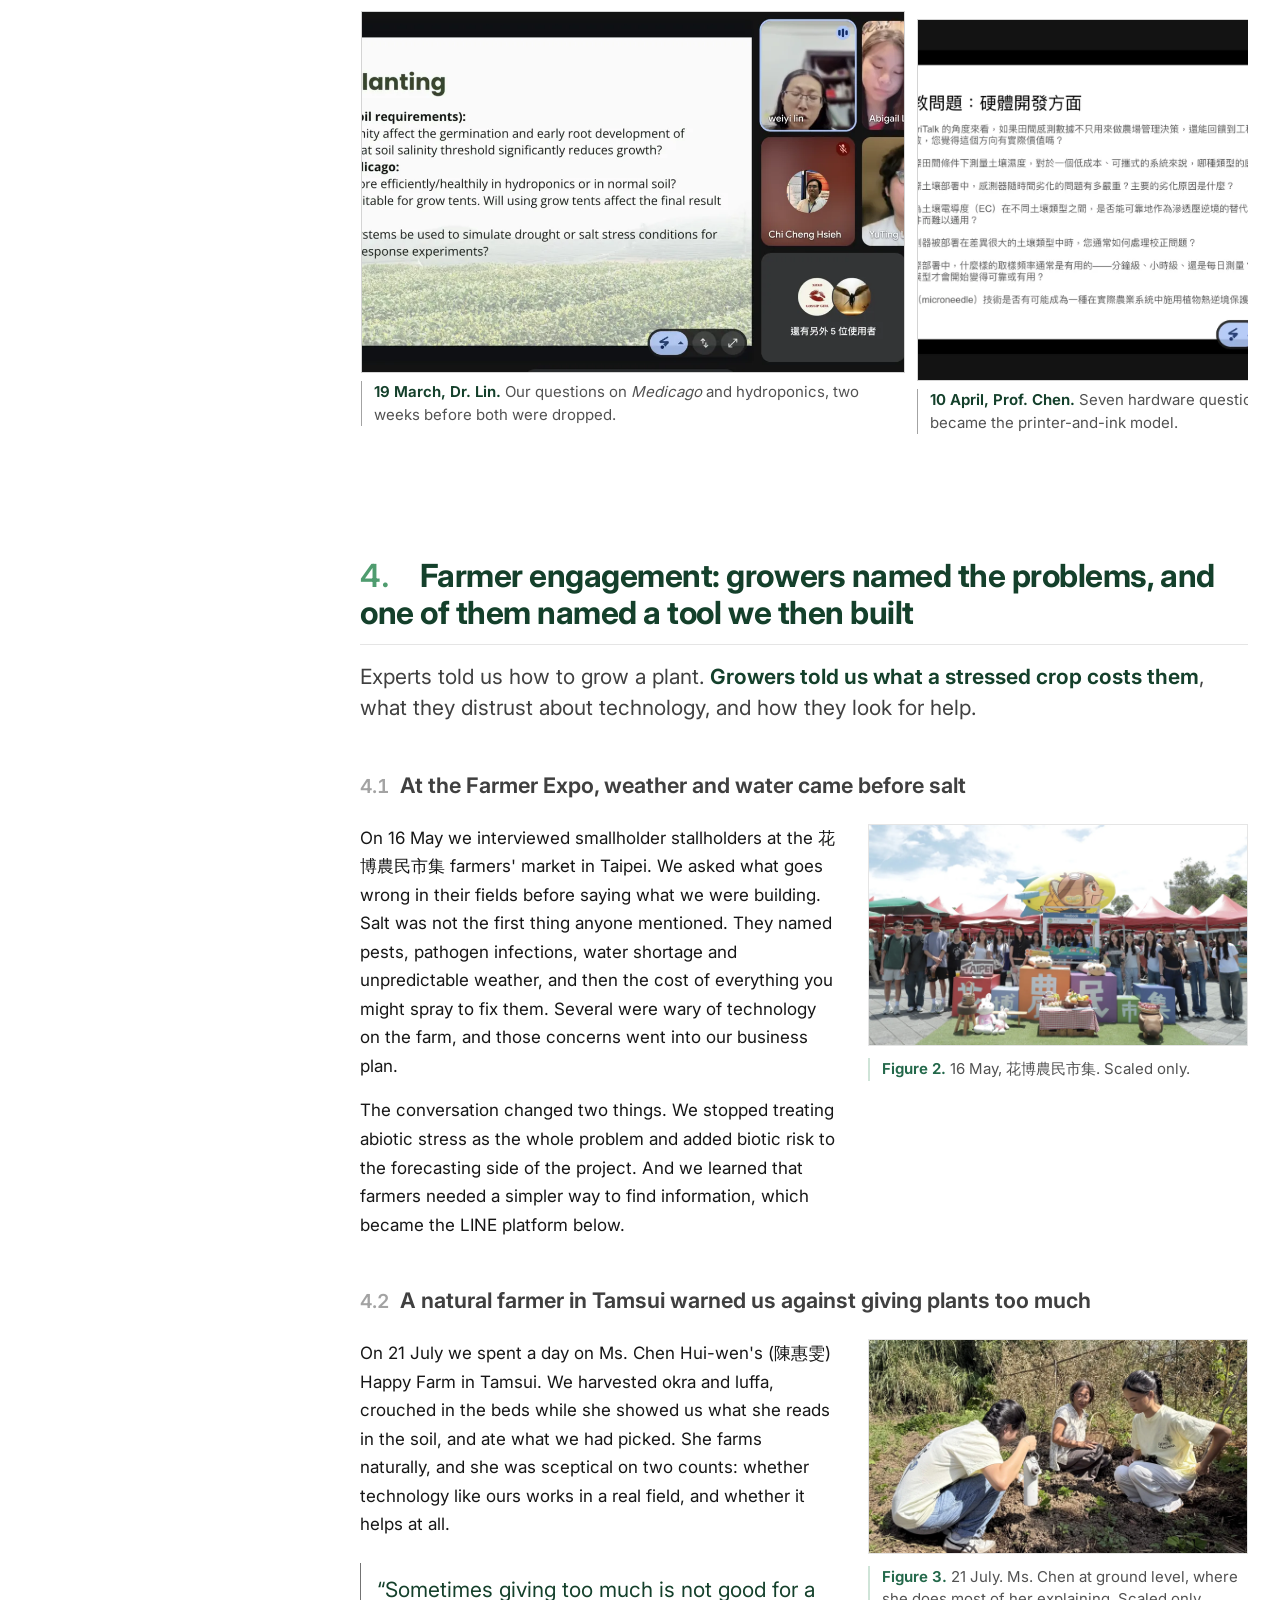
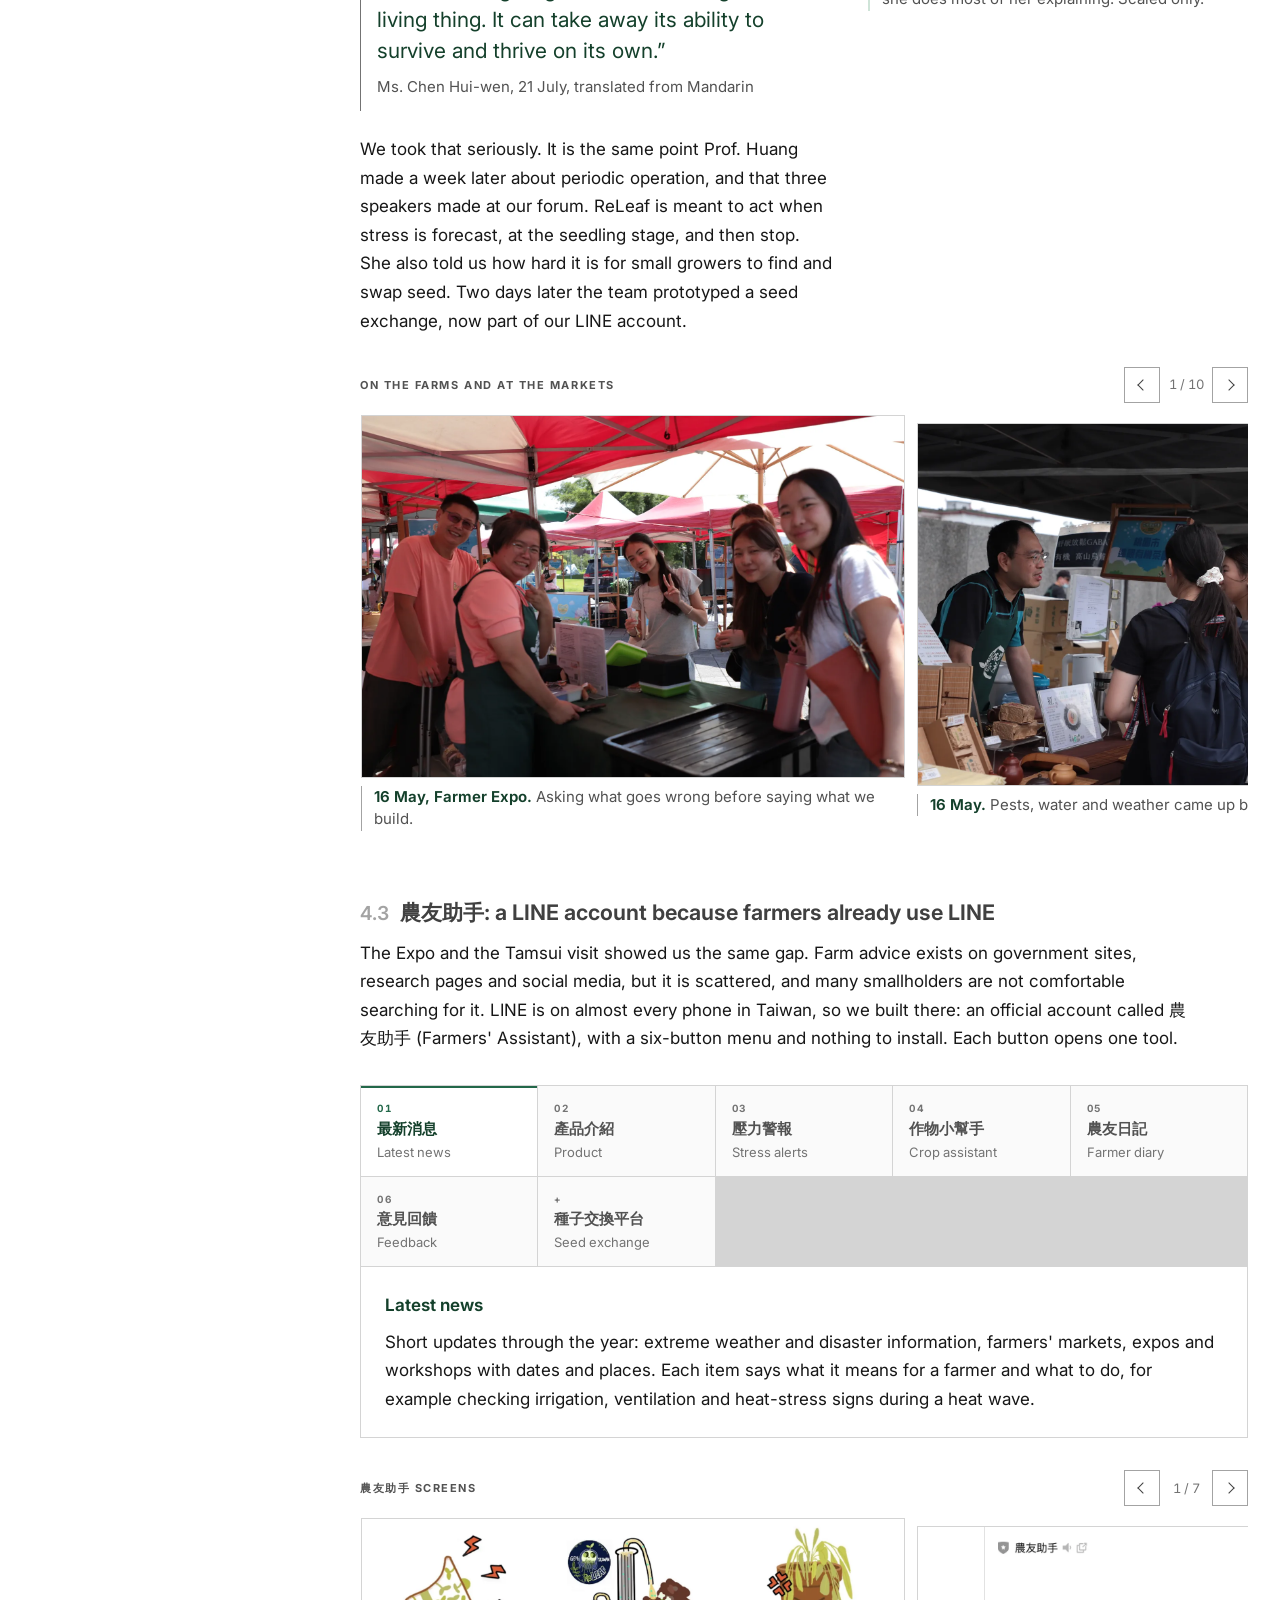
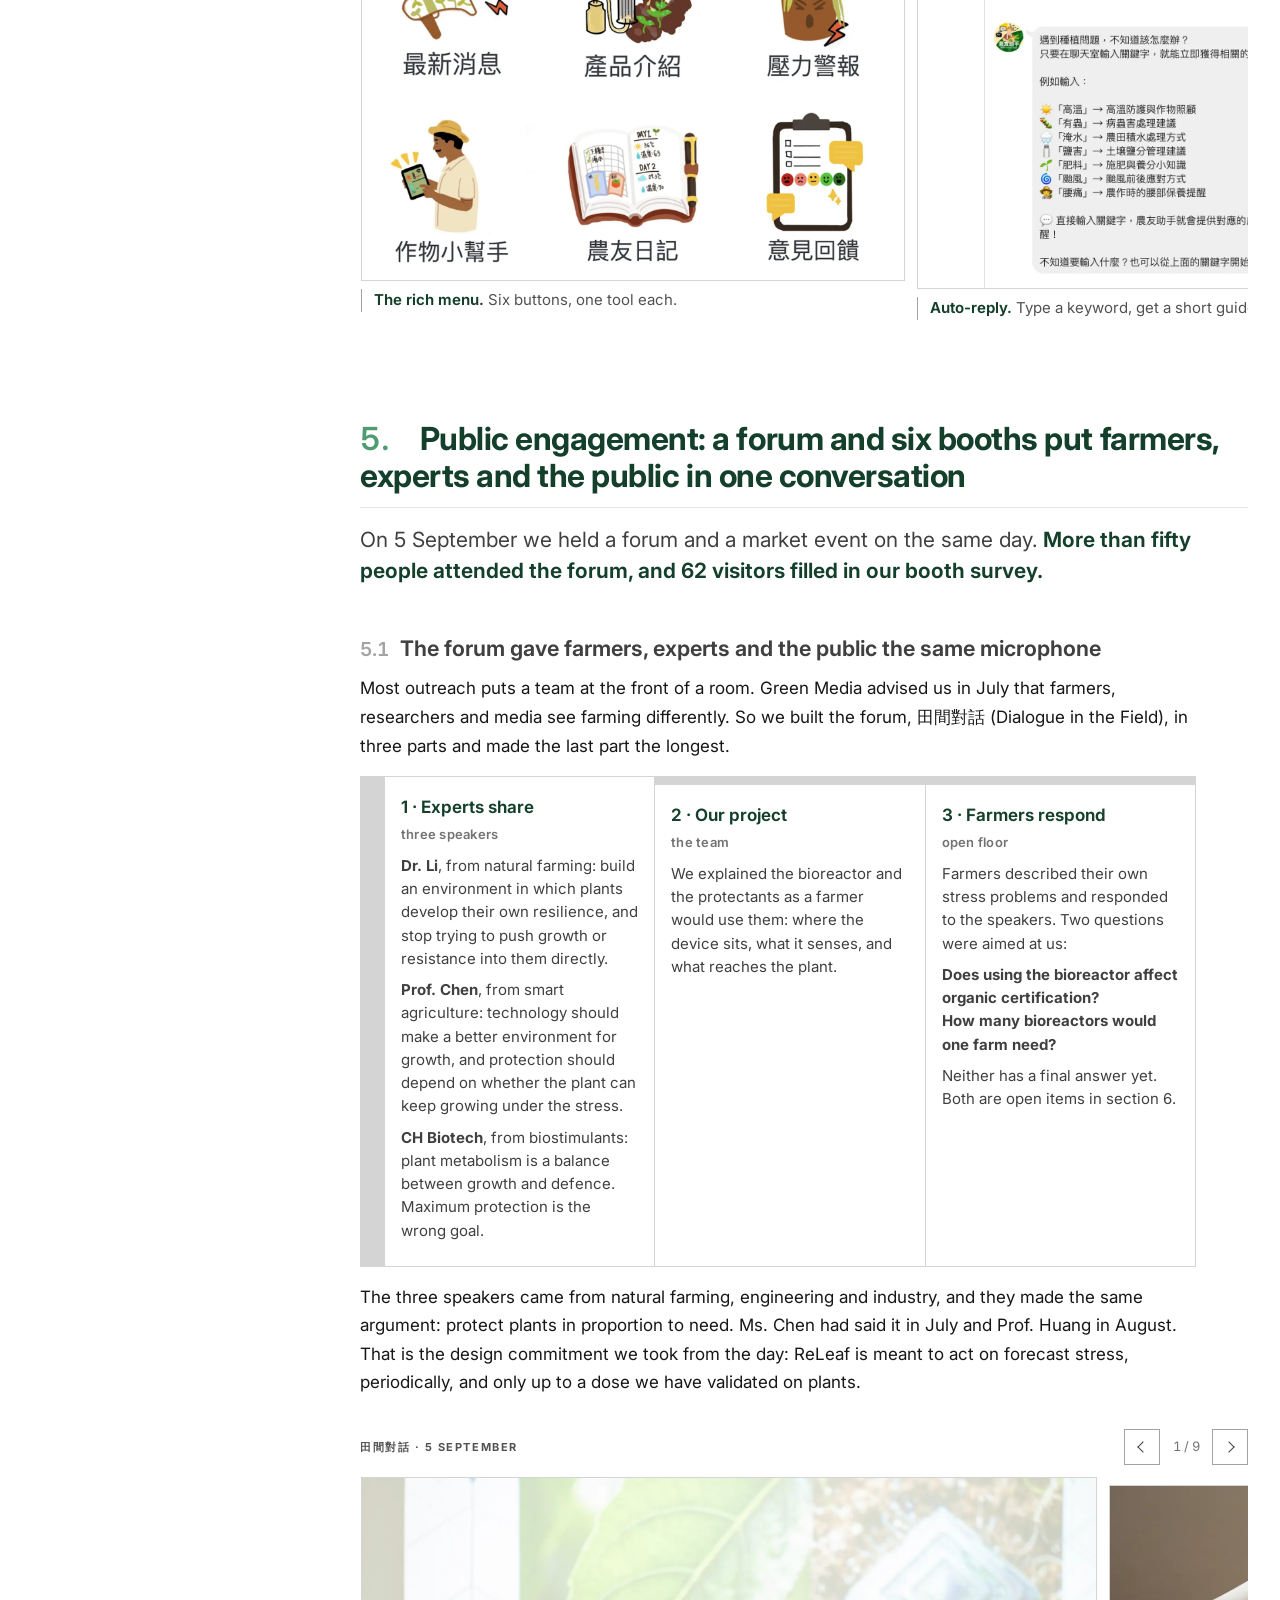
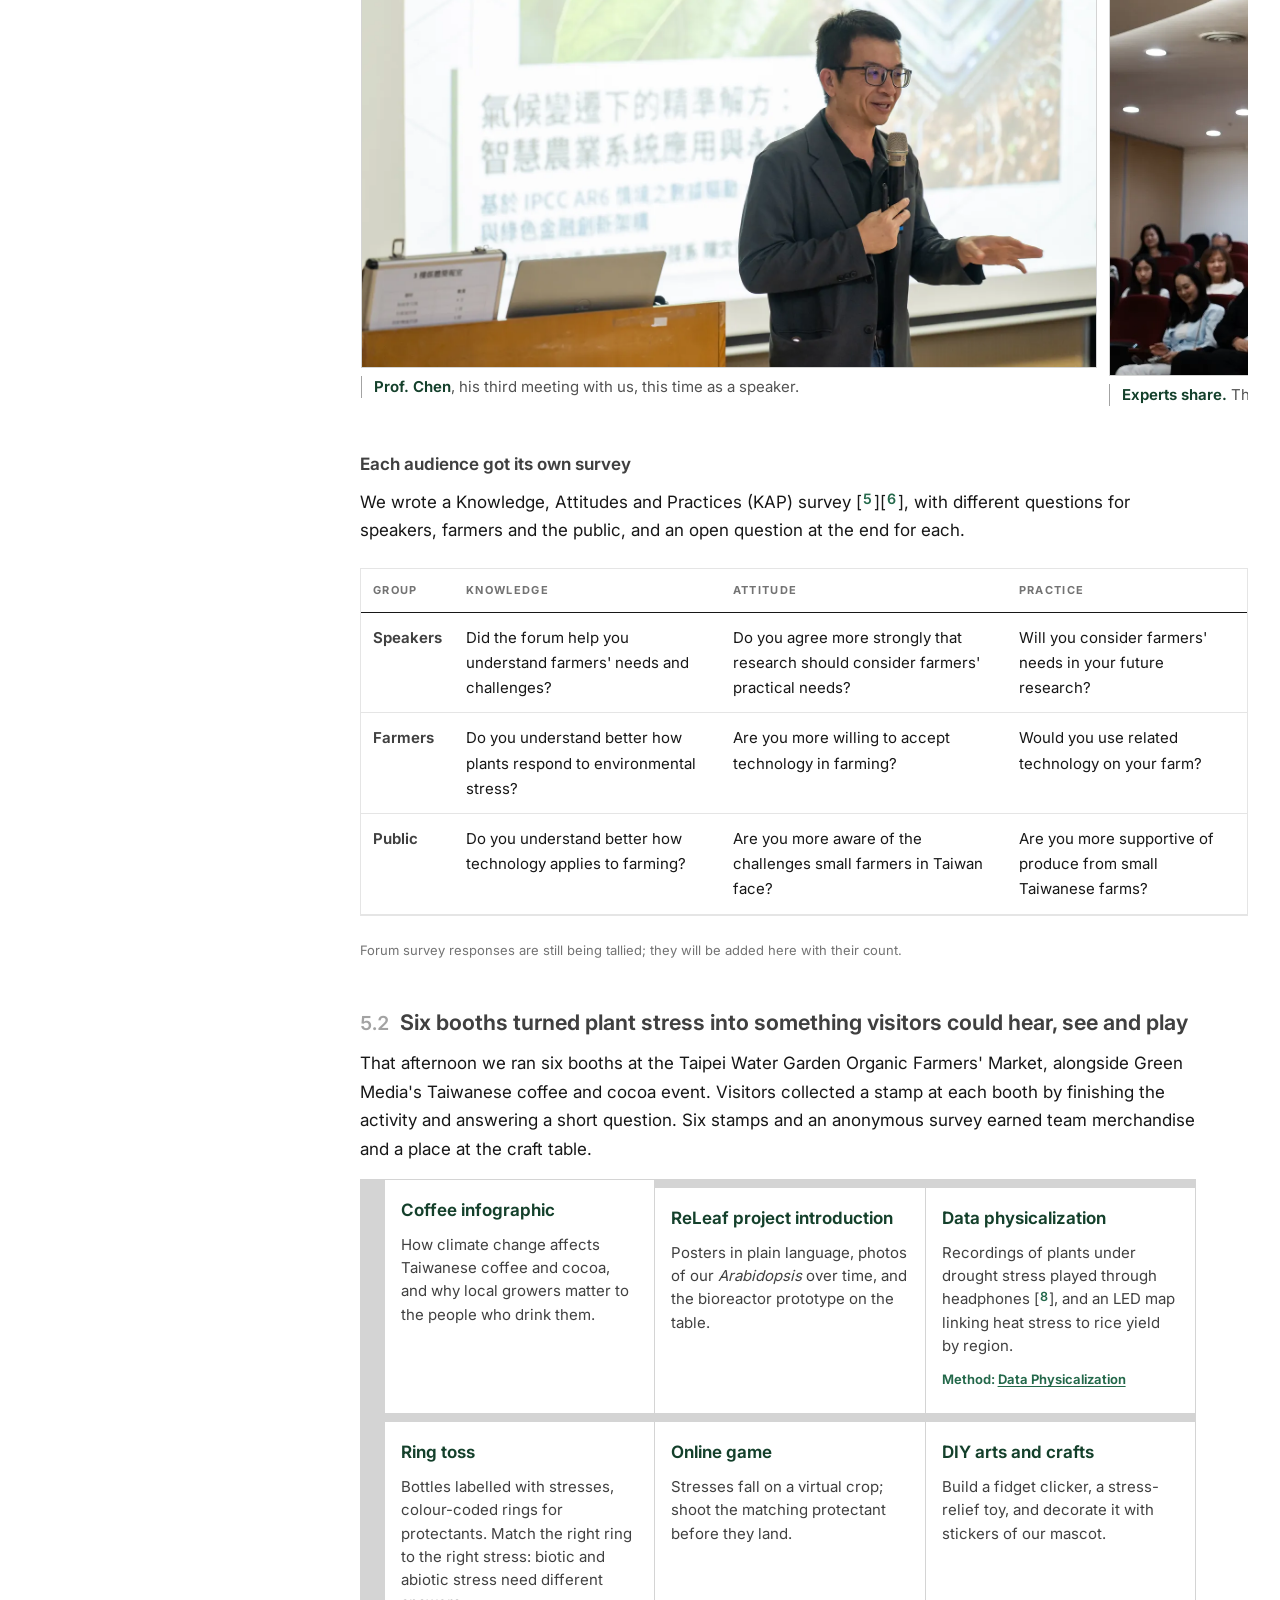
==== commit 0a121481: "Evolution map: the braided six-lane plate, and mount it in the page Six lane state lines from March " ====
--- a/human-practices/index.html
+++ b/human-practices/index.html
@@ -140,7 +140,7 @@
         </div>
 
         <h3>Six advisors saw the project twice, and the second meeting went deeper</h3>
-        <p>A single interview tells you what someone thinks of an idea. A second interview tells you what they think of what you did with their advice. Each tab below sets the first meeting, the work in between and the return meeting side by side. The line at the bottom of each tab says what the second meeting asked of us that the first could not.</p>
+        <p>A single interview tells you what someone thinks of an idea. A second interview tells you what they think of what you did with their advice. Six of those threads are below; CH Biotech and Green Media also came back to us, and their second appearance was at our forum, in section&nbsp;5. Each tab below sets the first meeting, the work in between and the return meeting side by side. The line at the bottom of each tab says what the second meeting asked of us that the first could not.</p>
 
         <div class="rail" data-rail>
           <div class="rail__strip" role="tablist" aria-label="Advisors we met more than once">
--- a/human-practices/evomap.css
+++ b/human-practices/evomap.css
@@ -1,5 +1,5 @@
 /* =============================================================================
-   ReLeaf: Project Evolution Map — styles
+   ReLeaf: Project Evolution Map: styles
    -----------------------------------------------------------------------------
    Everything is scoped under .evomap. No global element is restyled, and no
    token in tokens.css is redefined; the drawing-set colours from DESIGN.md are
@@ -85,6 +85,10 @@
   border-right: var(--em-rule) solid var(--em-graphite-2);
 }
 .evomap .em-tally > div:last-child { border-right: 0; }
+@media (max-width: 47.99rem) {
+  .evomap .em-tally > div:nth-child(2n) { border-right: 0; }
+  .evomap .em-tally > div:nth-child(-n+2) { border-bottom: var(--em-rule) solid var(--em-graphite-2); }
+}
 .evomap .em-tally dt {
   font: var(--em-fld);
   letter-spacing: var(--em-lsp);
@@ -210,6 +214,12 @@
   color: var(--em-plate-ink-muted);
 }
 @media (min-width: 78rem) { .evomap .em-hint--scroll { display: none; } }
+.evomap .em-hint--note {
+  font: 400 var(--text-xs, .8125rem)/1.5 var(--font-body, Inter, sans-serif);
+  letter-spacing: normal;
+  text-transform: none;
+  max-width: 68ch;
+}
 
 /* ------------------------------------------------------- SVG PRIMITIVES -- */
 
@@ -257,6 +267,11 @@
 .evomap .em-build-label { fill: var(--em-plate-ink-muted); font-size: 10px; }
 
 .evomap .em-loop-arc { fill: none; stroke: var(--em-leaf-500); stroke-width: 1.2; }
+.evomap .em-loop { cursor: pointer; }
+.evomap .em-loop:focus { outline: none; }
+.evomap .em-loop:hover .em-loop-arc,
+.evomap .em-loop:focus-visible .em-loop-arc { stroke: var(--em-plate-node); stroke-width: 2; }
+.evomap .em-loop:focus-visible .em-loop-chip { stroke: #fff; stroke-width: 1.5; }
 .evomap .em-loop-label {
   fill: var(--em-plate-node);
   font: var(--em-fld);
@@ -280,6 +295,18 @@
 }
 .evomap .em-chain-head { fill: var(--em-amber); }
 .evomap .em-chain-label { fill: var(--em-amber); font-size: 10px; }
+
+/* A halo in the plate colour keeps a label legible where a stitch or a month
+   rule runs through it. It is the ground, not a shadow. */
+.evomap .em-state-label,
+.evomap .em-build-label,
+.evomap .em-chain-label,
+.evomap .em-lane-name {
+  paint-order: stroke;
+  stroke: var(--em-blue-900);
+  stroke-width: 4px;
+  stroke-linejoin: round;
+}
 
 /* node hit target and its states */
 .evomap .em-node { cursor: pointer; }
@@ -294,7 +321,7 @@
 .evomap .em-node:focus-visible .em-mark { fill: var(--em-plate-node); }
 .evomap .em-node:hover .em-stitch,
 .evomap .em-node:focus-visible .em-stitch { stroke: var(--em-plate-node); }
-.evomap .em-node:focus-visible { outline: none; }
+.evomap .em-node:focus, .evomap .em-node:focus-visible { outline: none; }
 .evomap .em-node:focus-visible .em-node__ring { stroke: var(--em-leaf-500); stroke-width: 2; }
 .evomap .em-node__ring { fill: none; stroke: none; }
 .evomap .em-node.is-sel .em-mark { fill: #fff; }
@@ -483,6 +510,12 @@
 @media (min-width: 52rem) { .evomap .em-cmp__grid { grid-template-columns: repeat(3, minmax(0, 1fr)); } }
 .evomap .em-cmp__grid > div { background: var(--em-vellum); padding: .85rem 1rem 1.1rem; }
 .evomap .em-cmp__grid > div.is-mid { background: var(--em-paper-2); }
+.evomap .em-cmp__mid {
+  margin-top: 1px;
+  background: var(--em-graphite-2);
+  padding-top: 1px;
+}
+.evomap .em-cmp__mid > div { background: var(--em-paper-2); padding: .85rem 1rem 1.1rem; }
 .evomap .em-cmp h6 {
   margin: 0 0 .45rem;
   font: var(--em-fld);
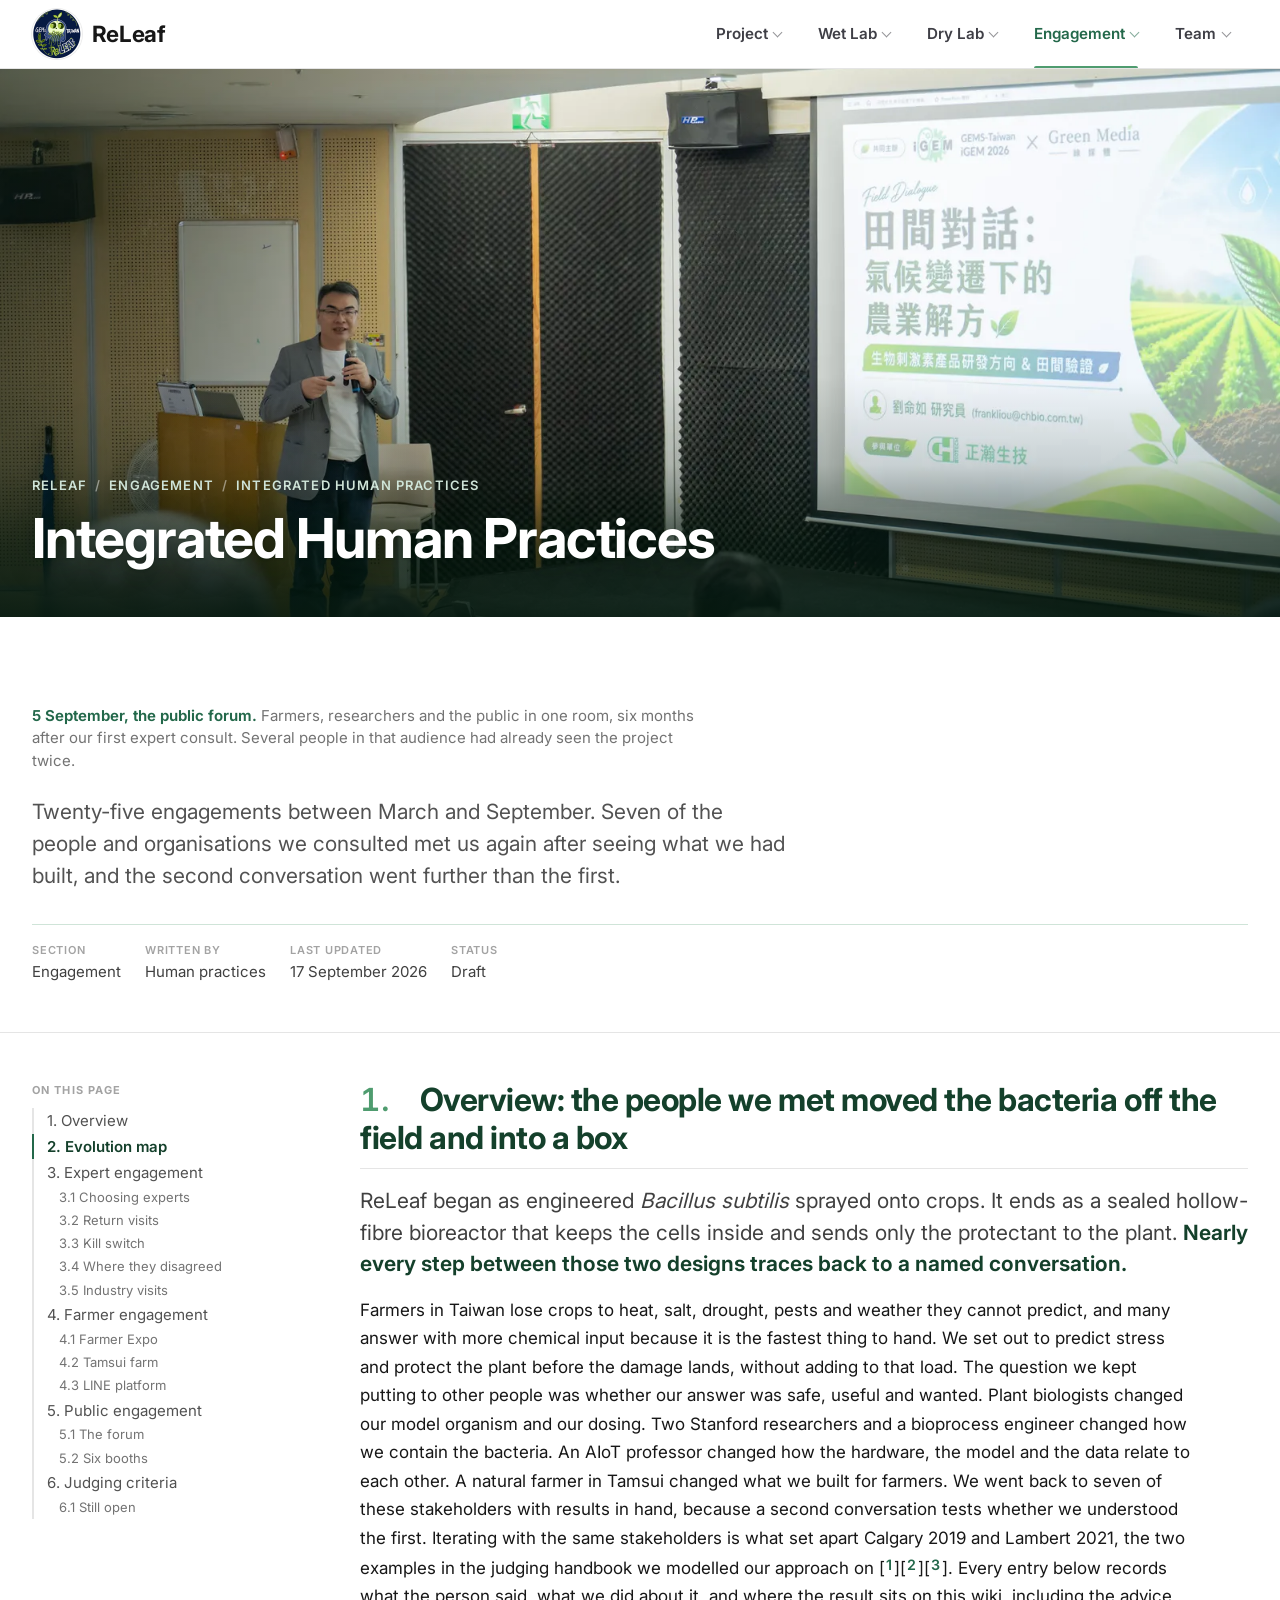
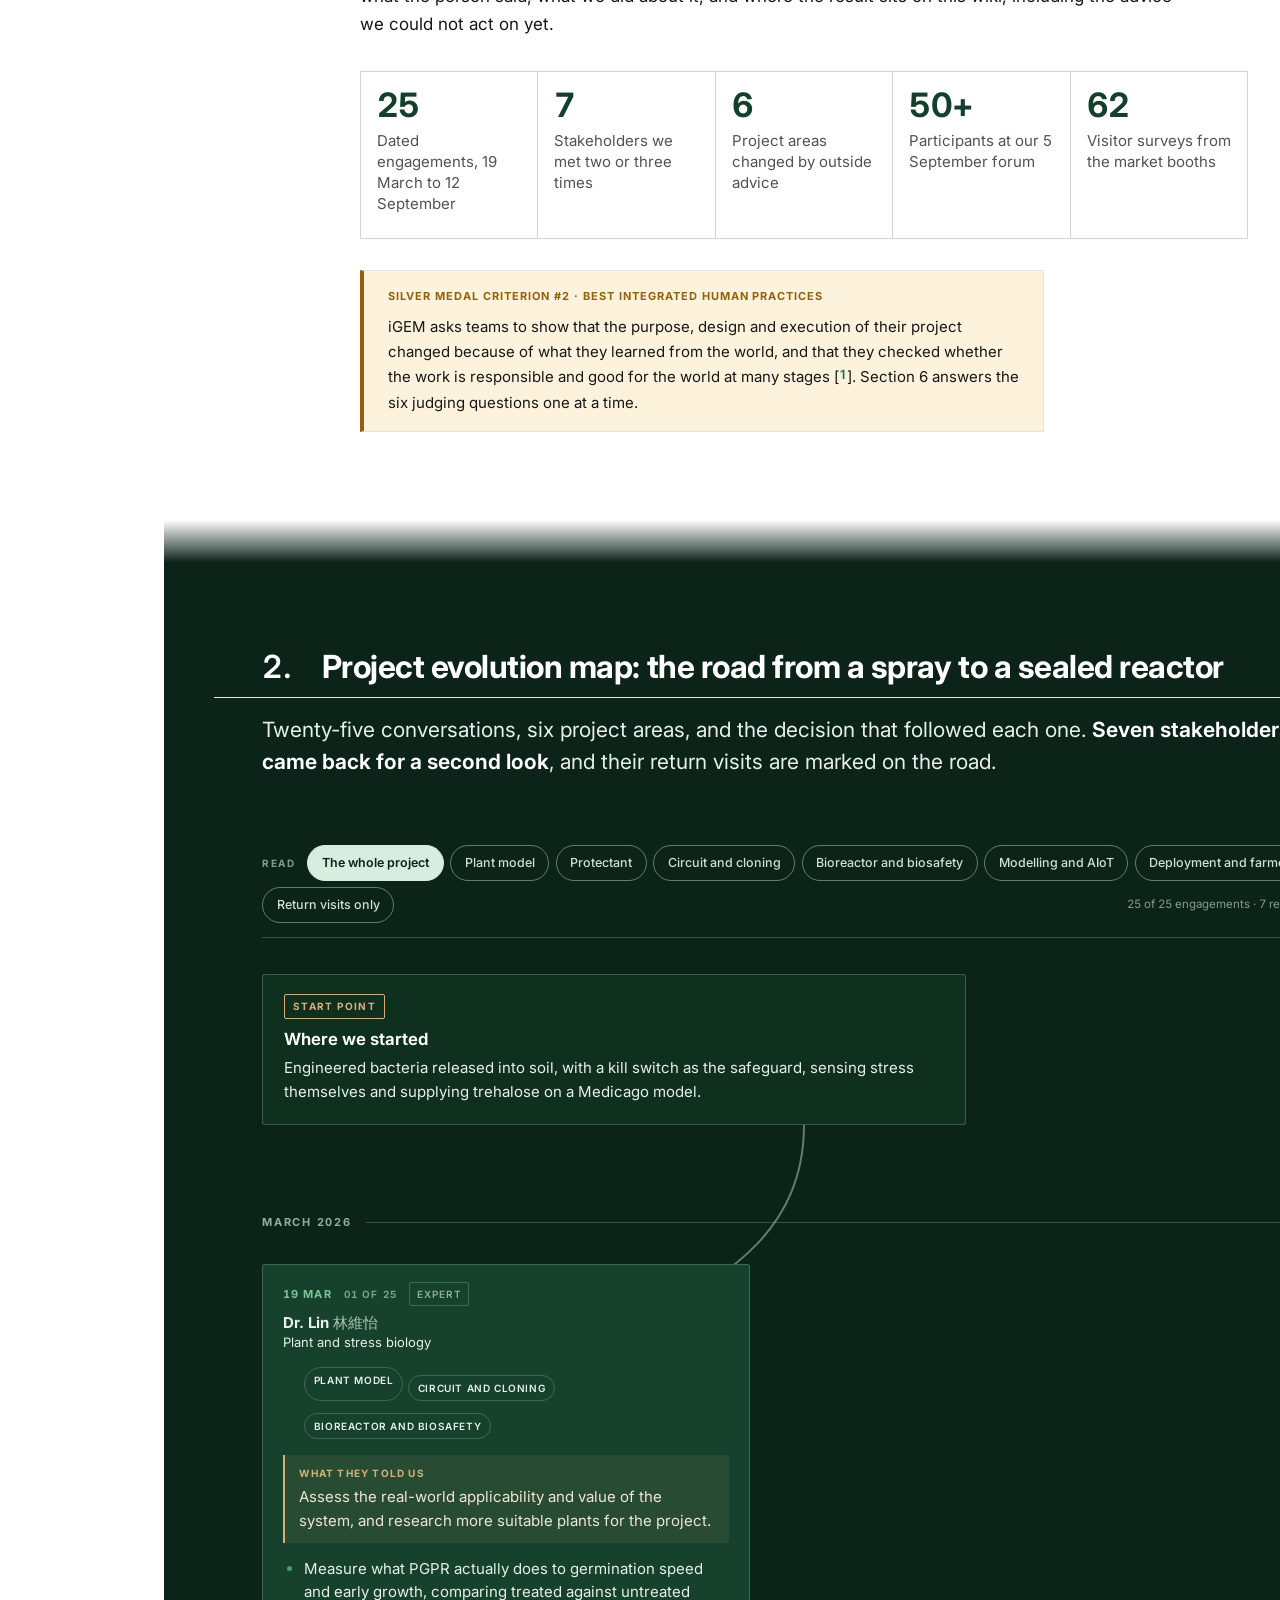
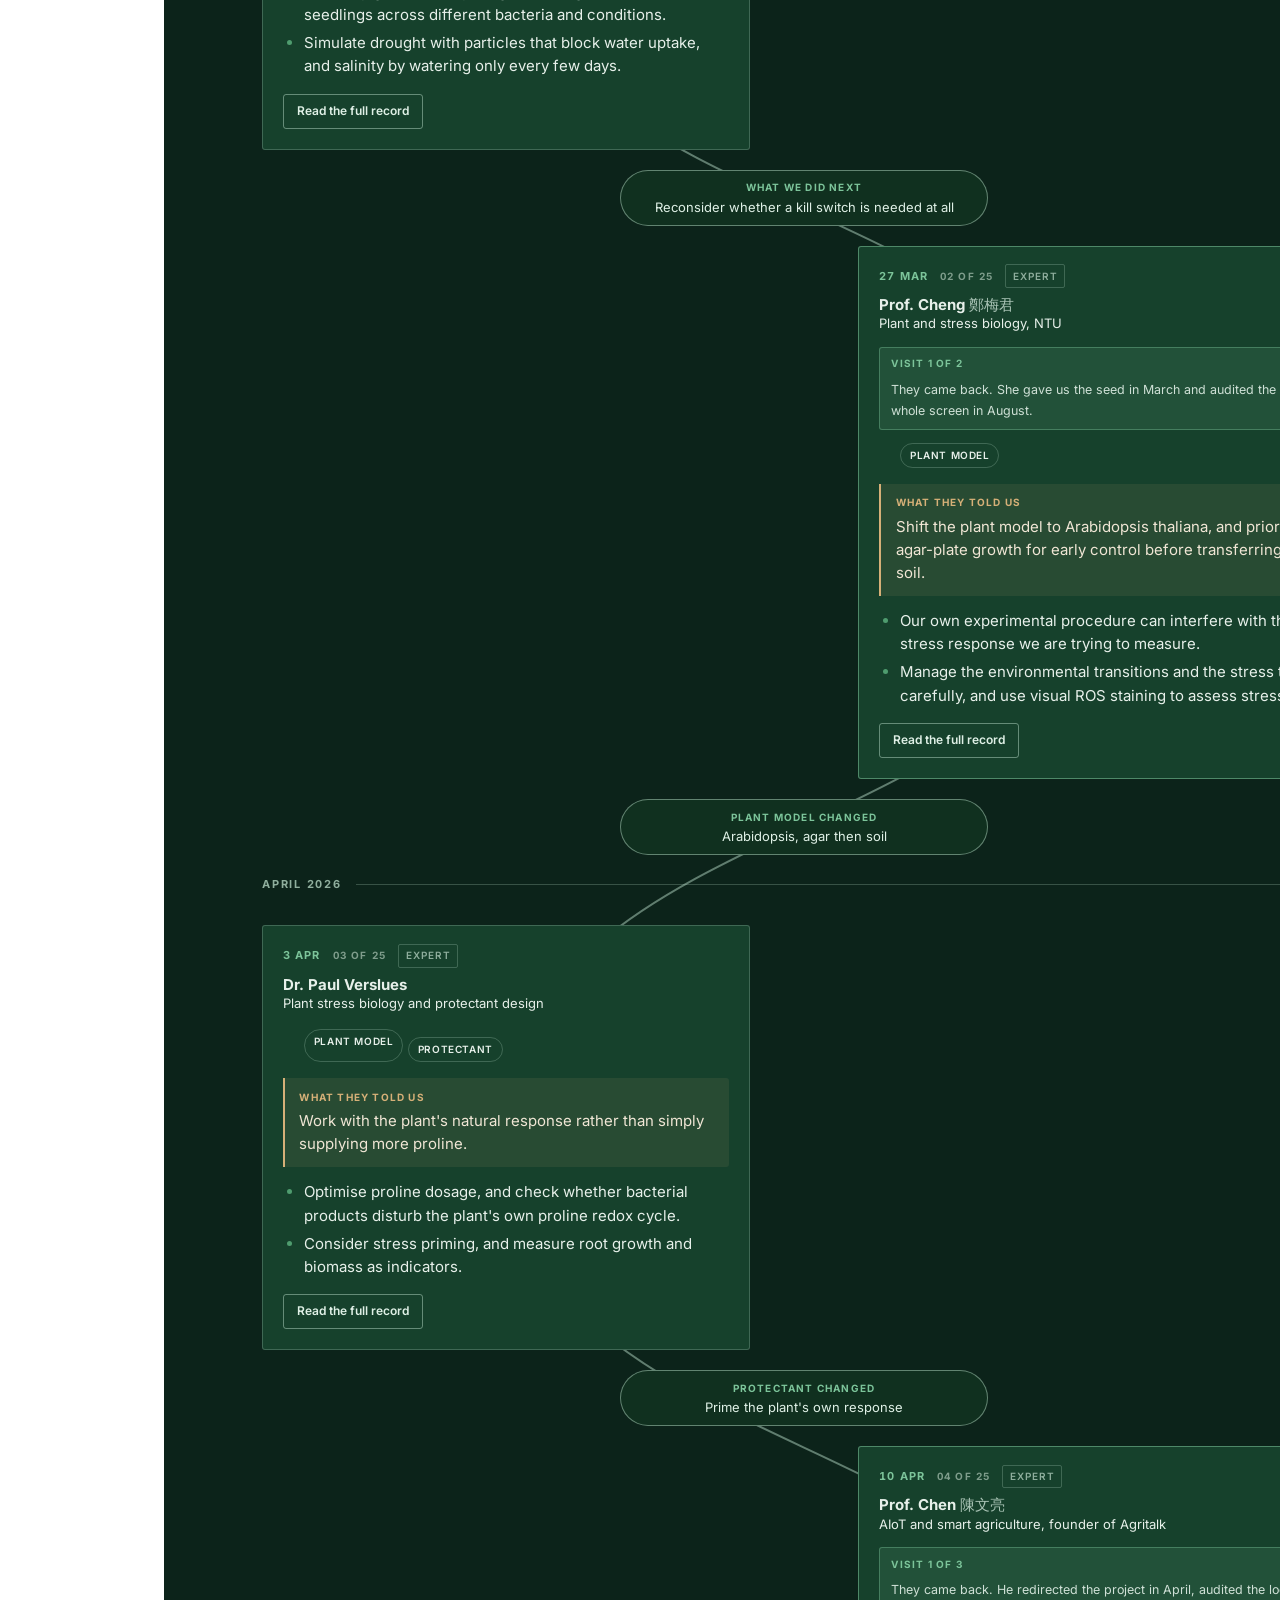
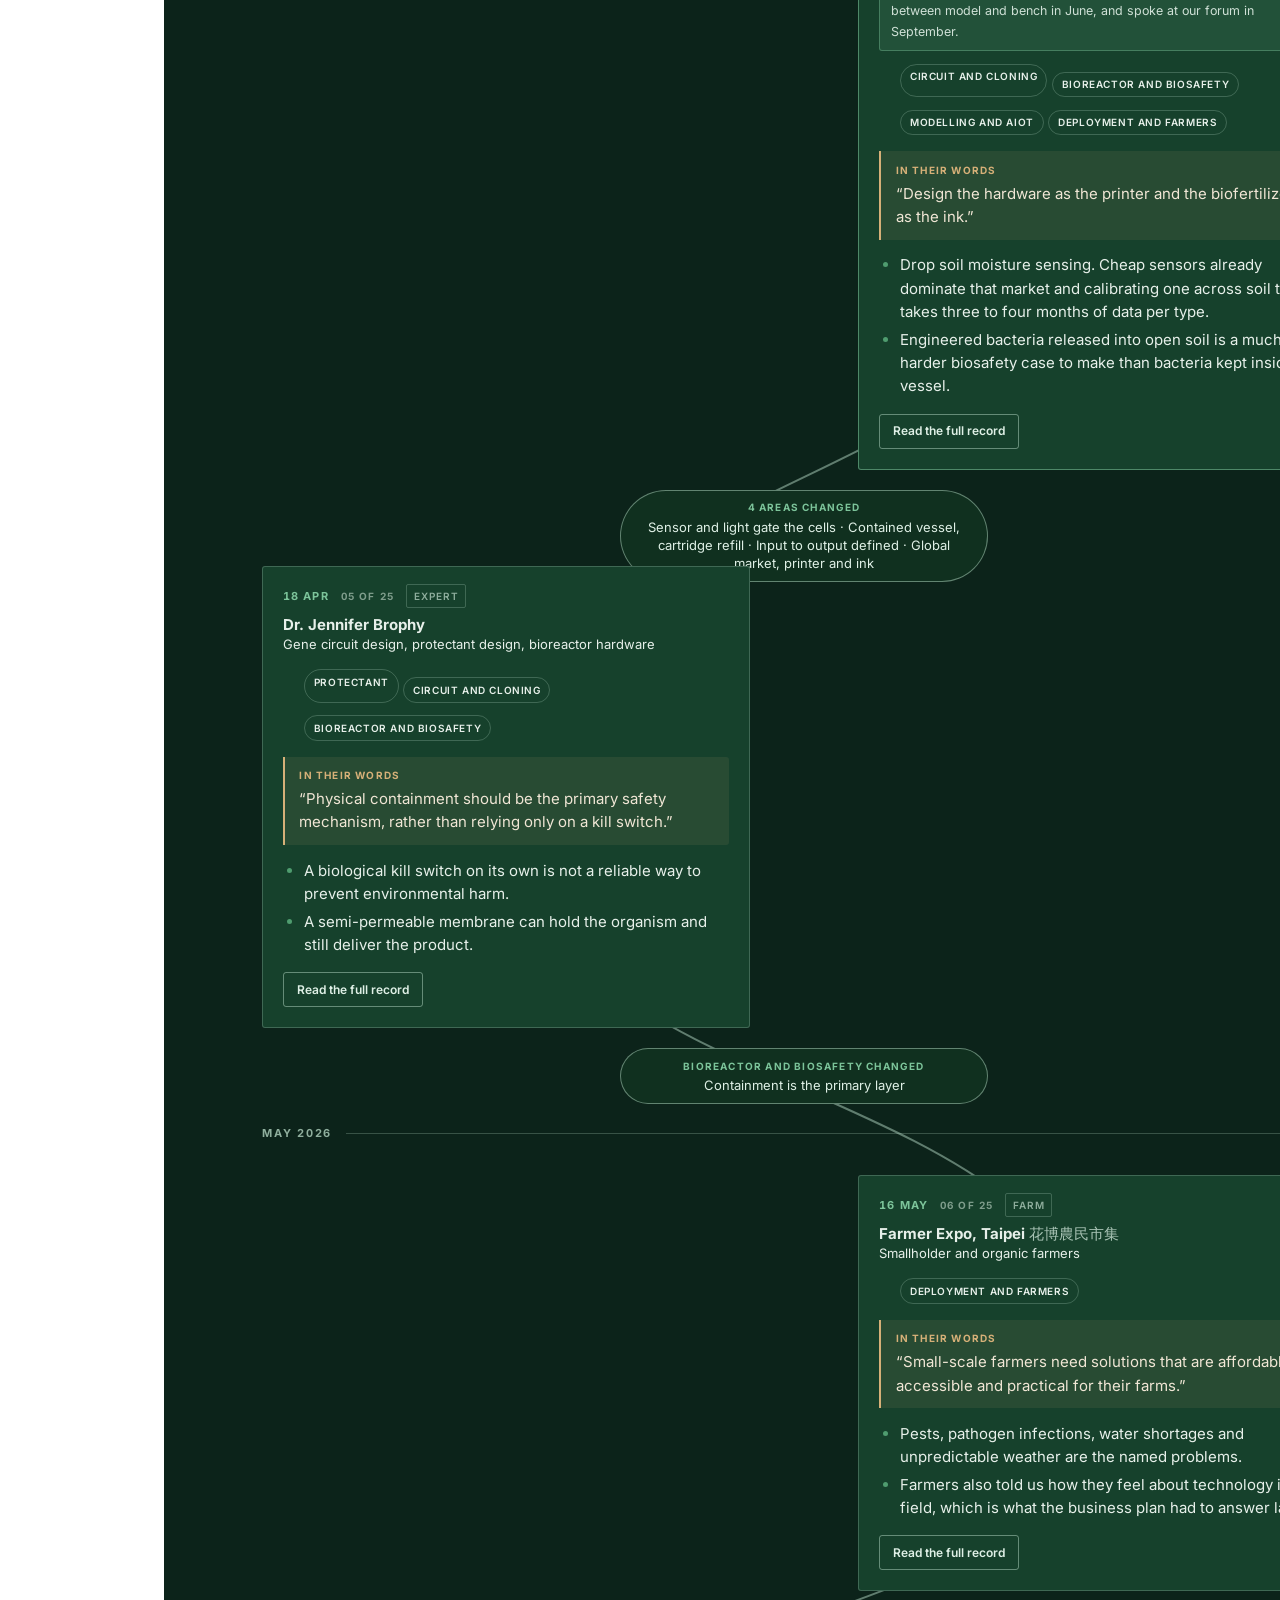
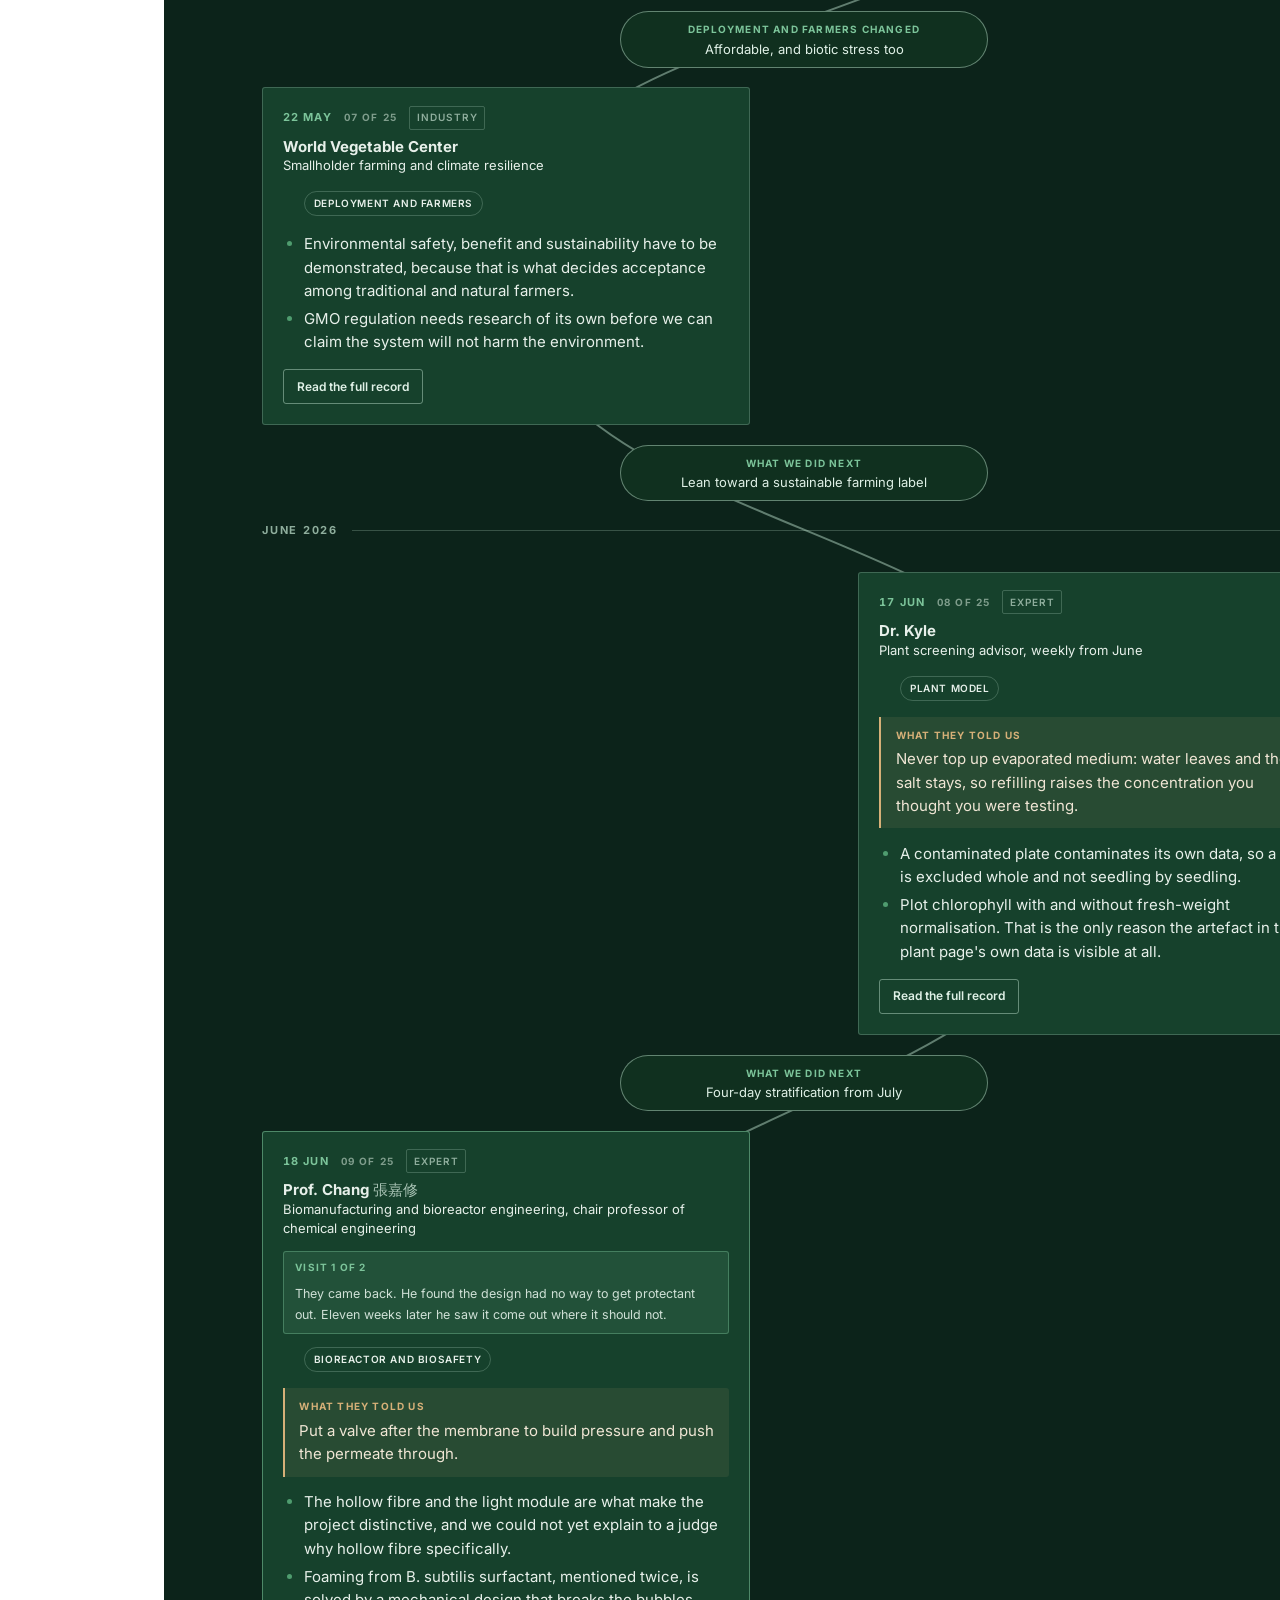
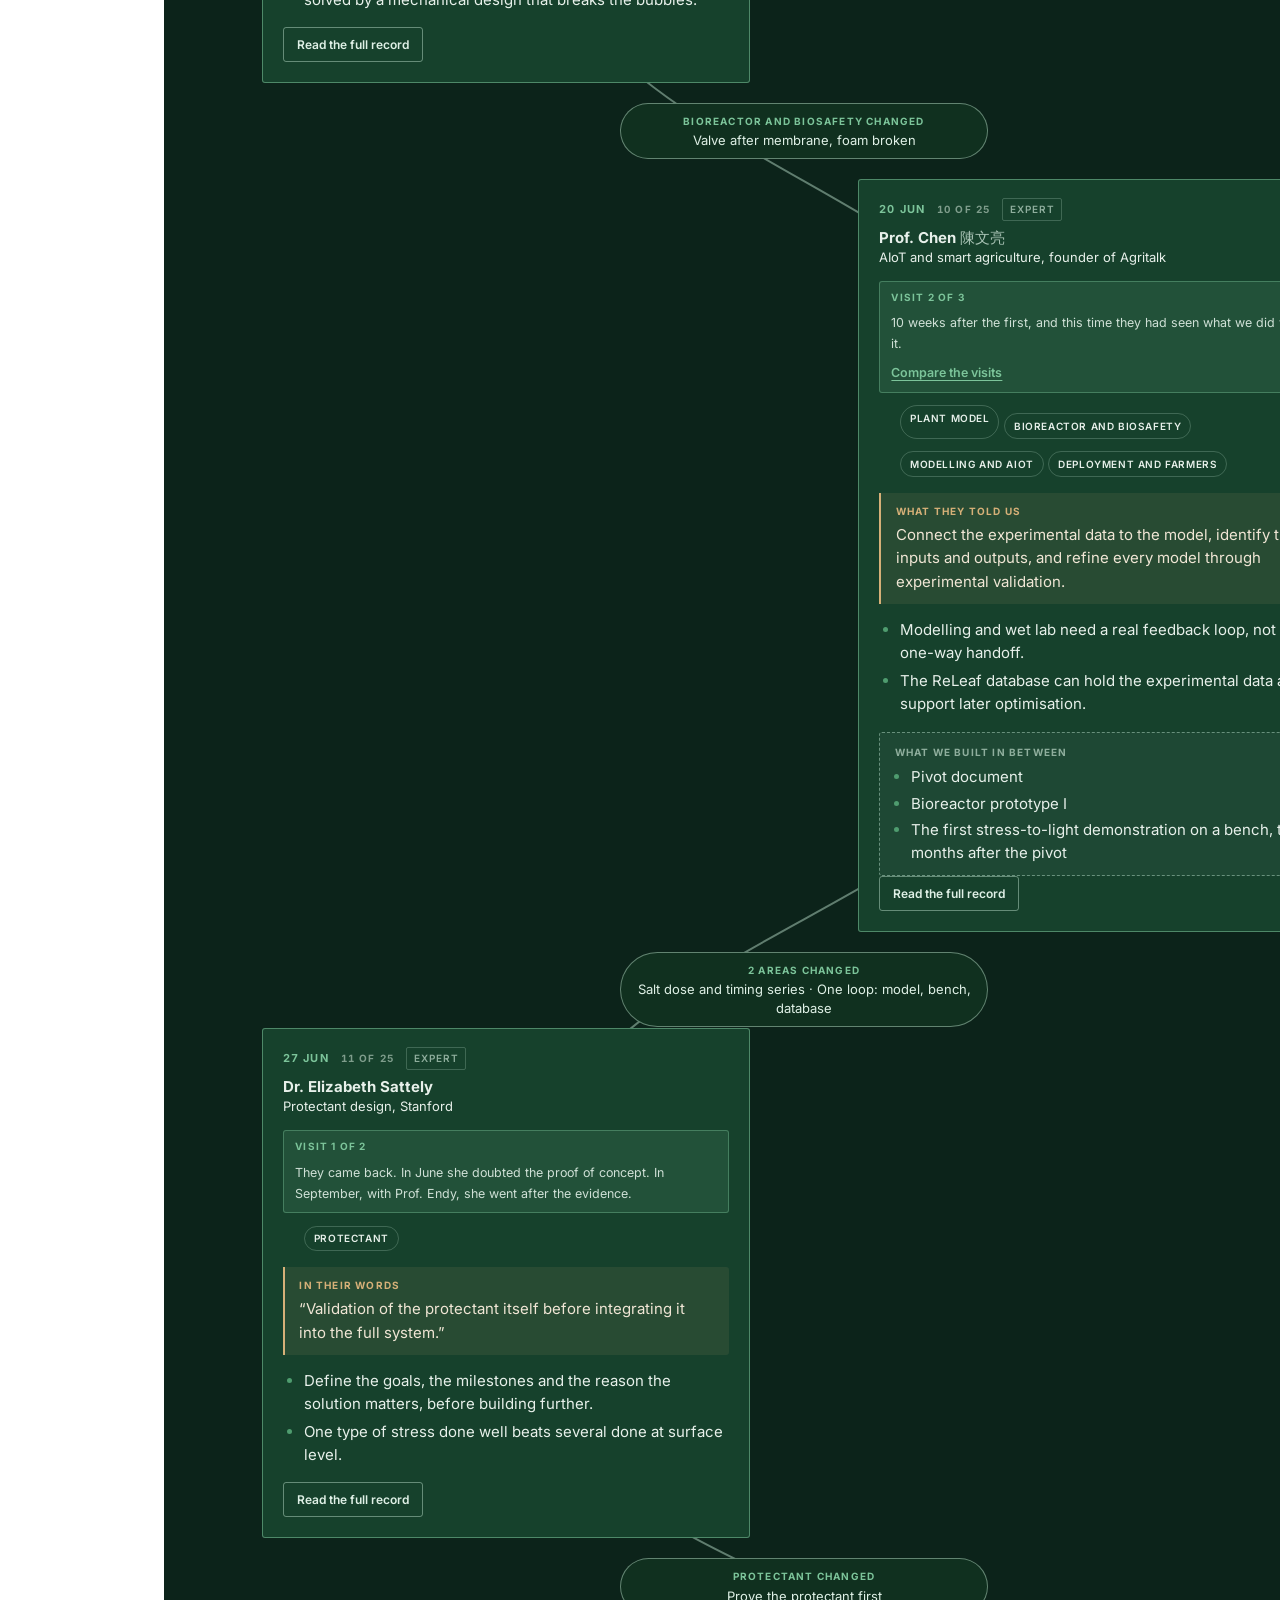
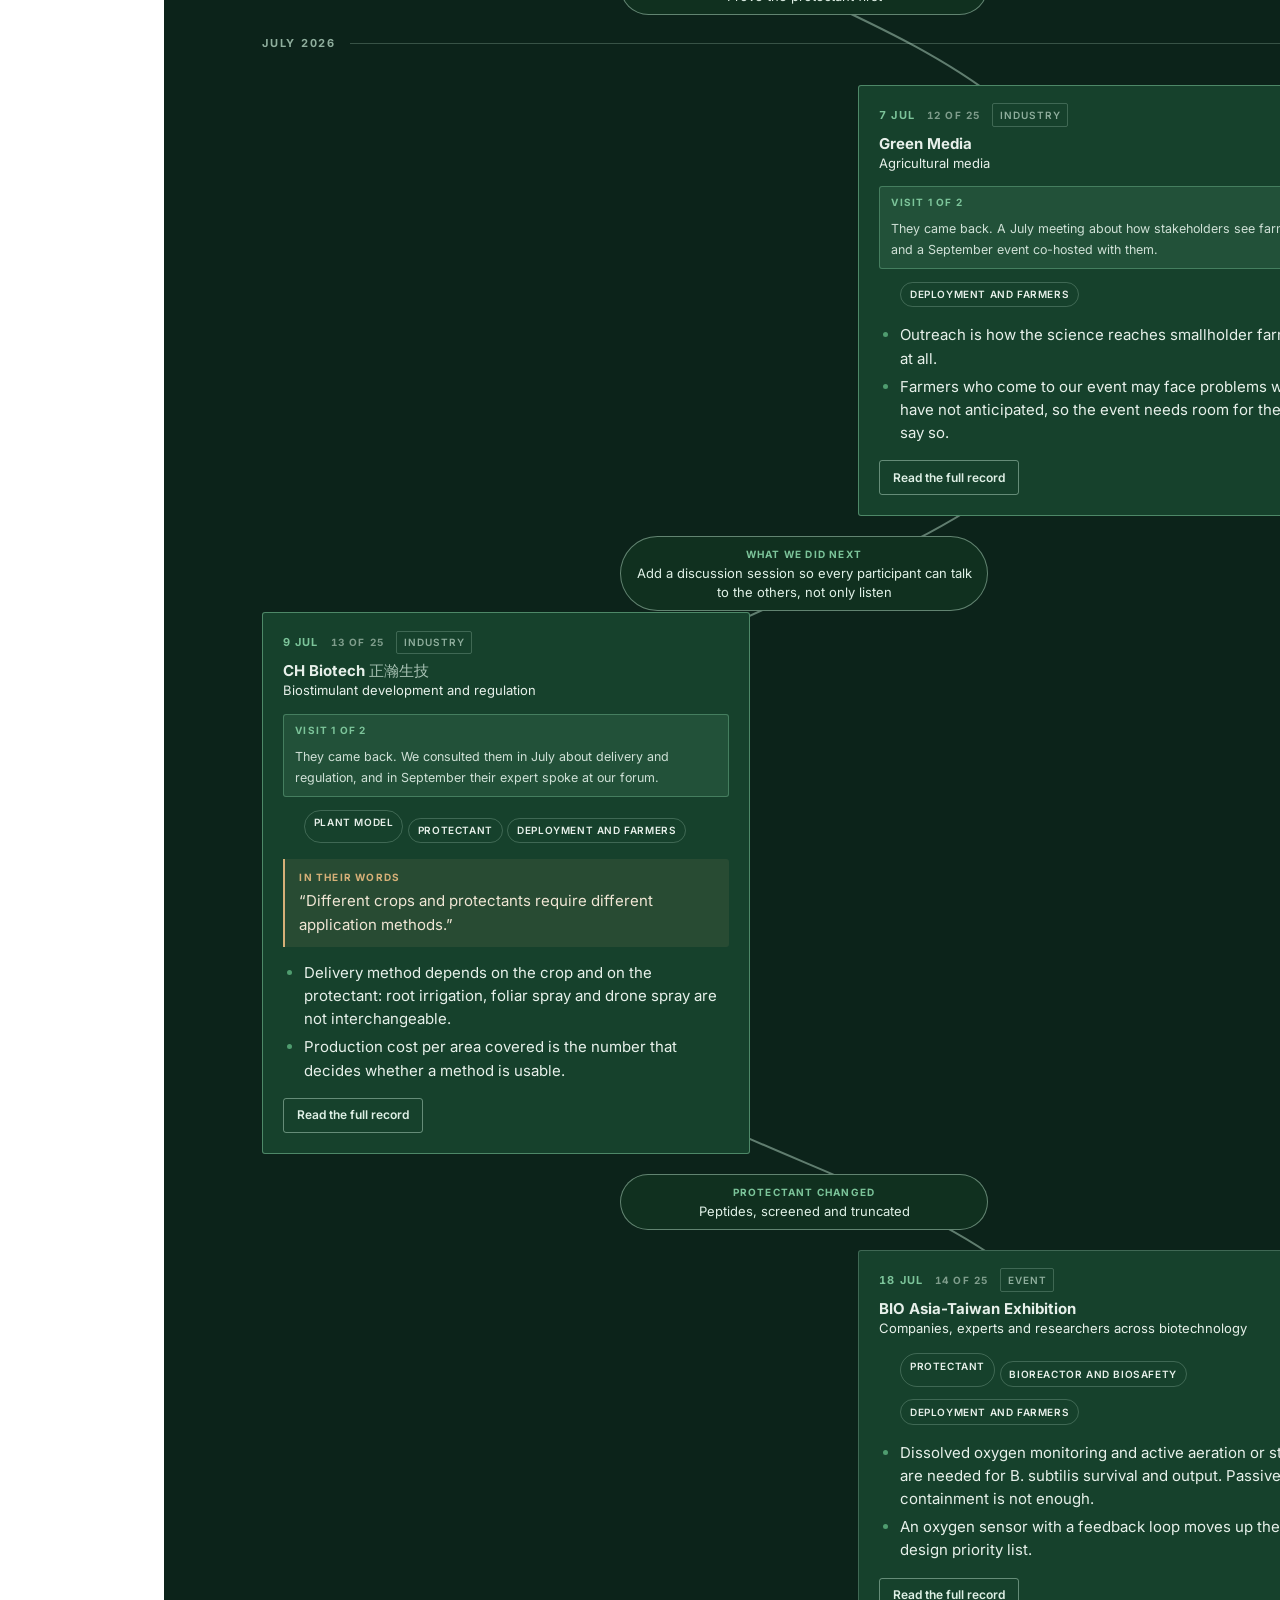
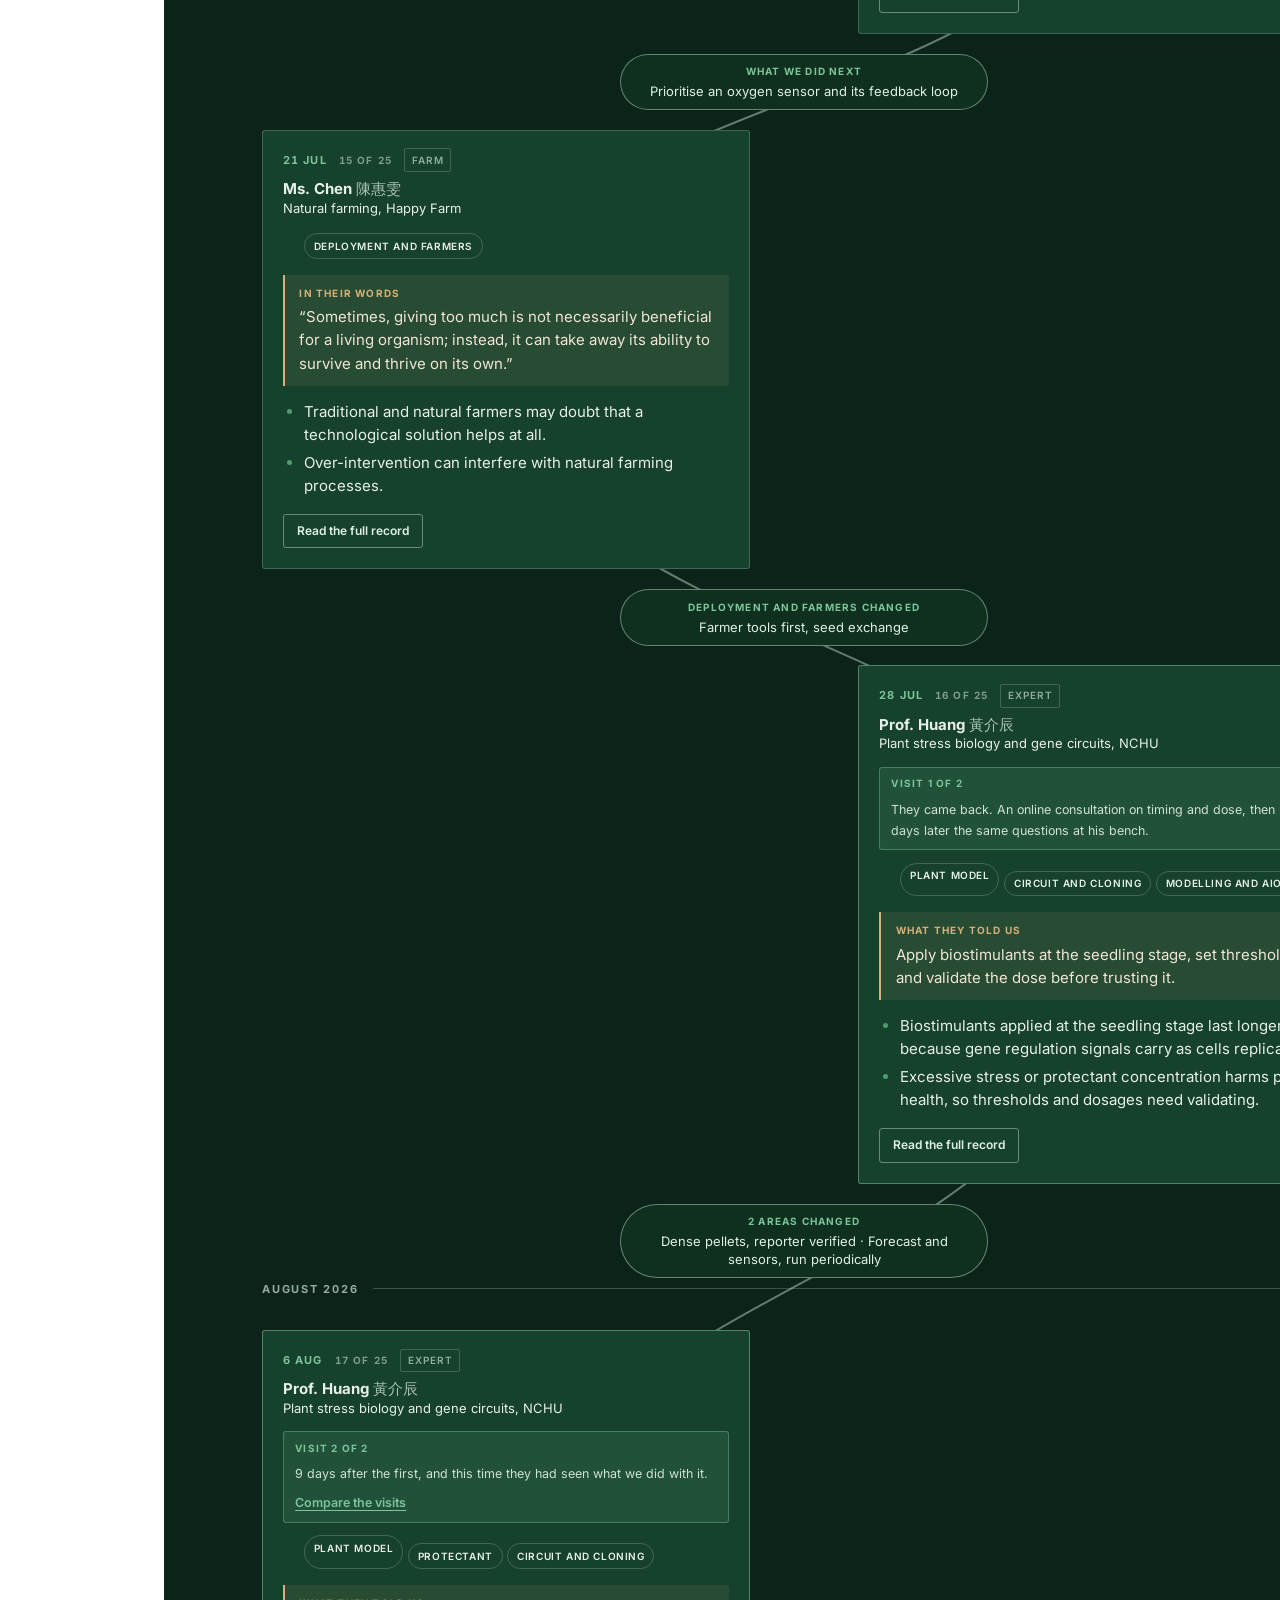
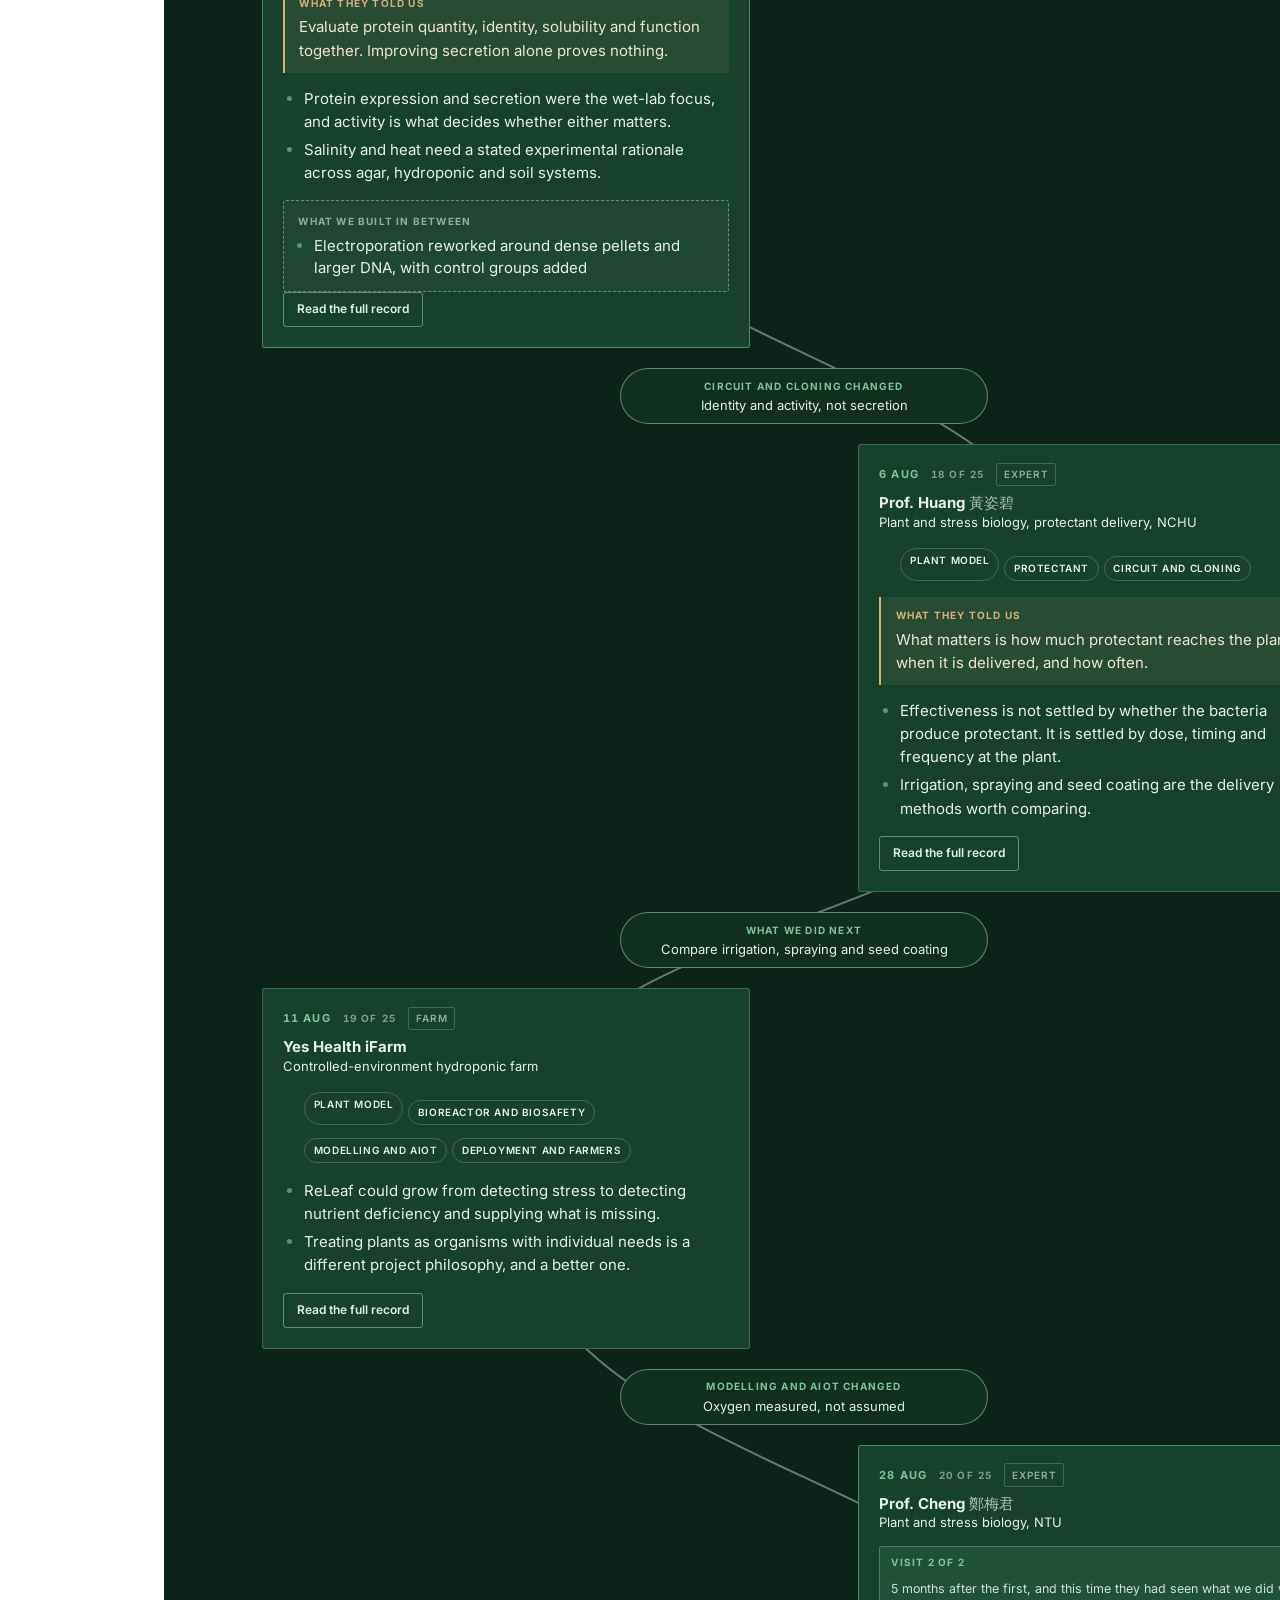
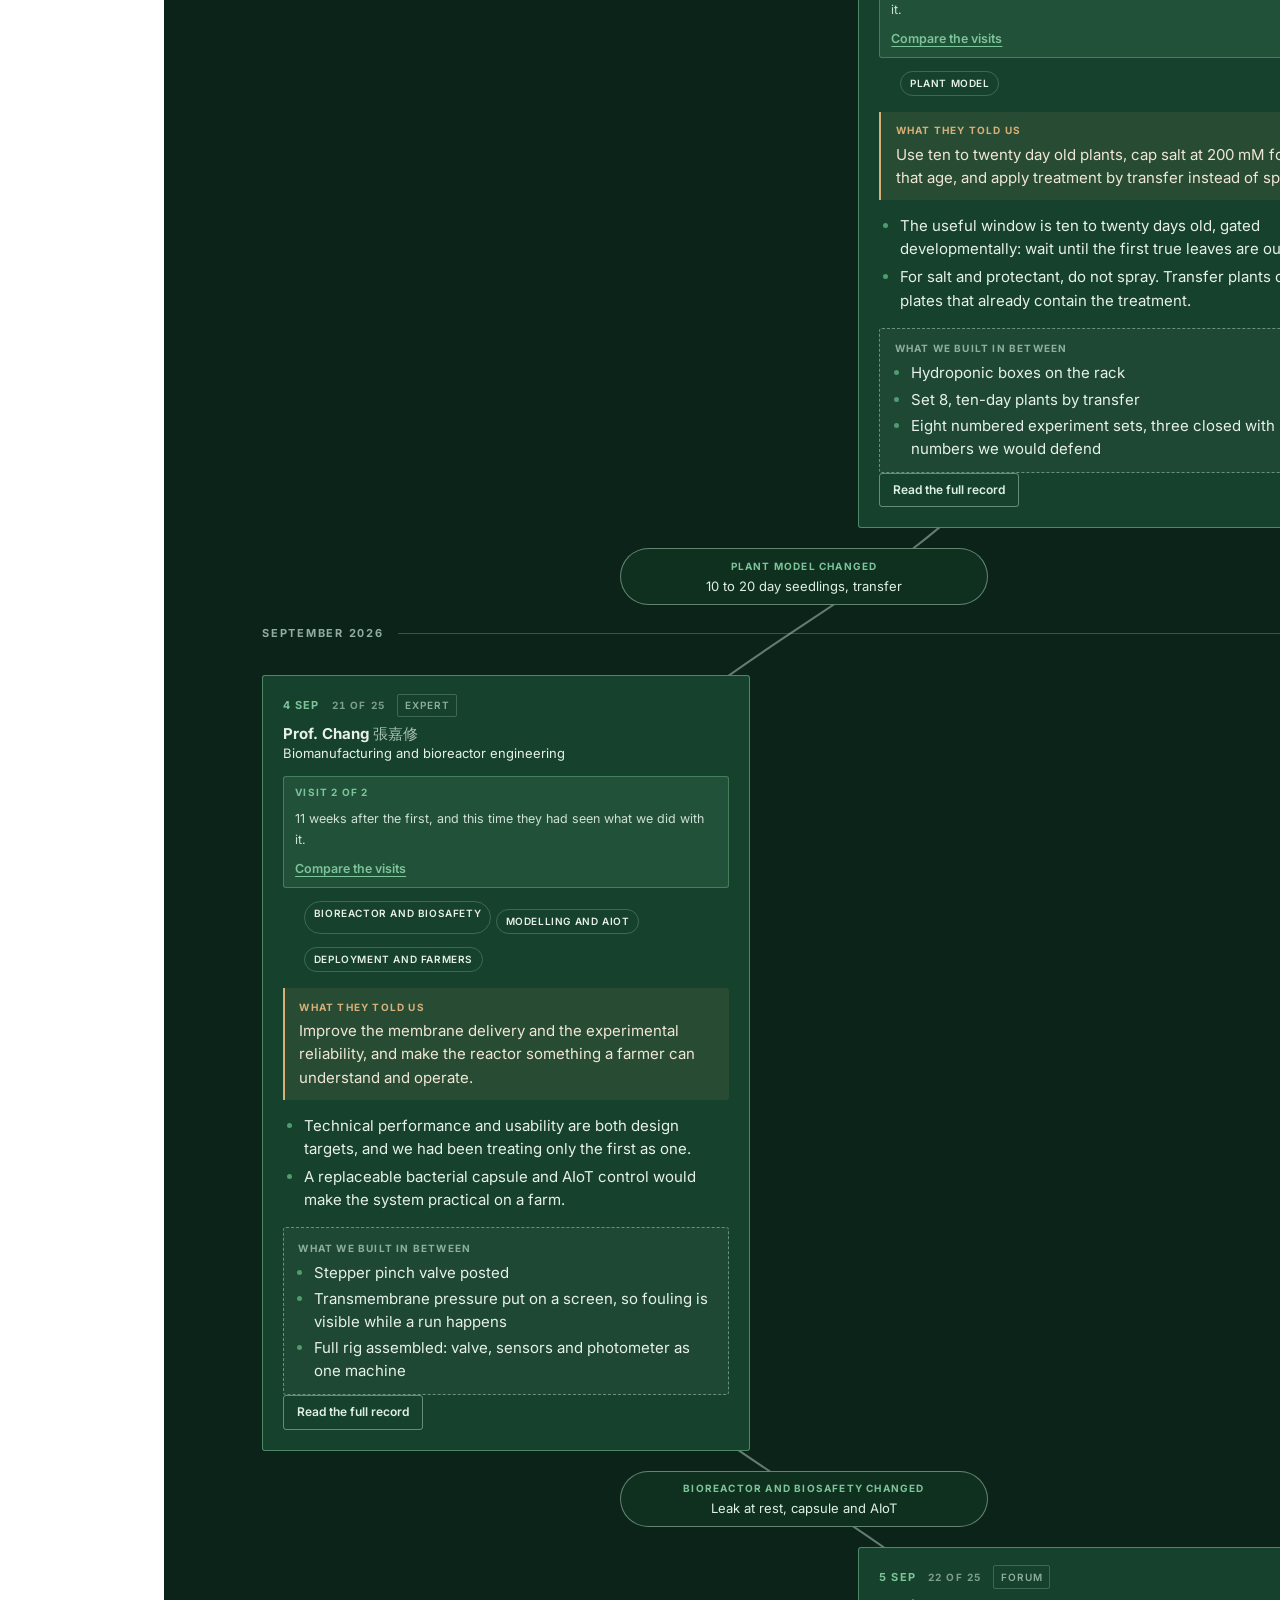
==== commit 5c4481f4: "Rebuild the evolution map on the team's roadmap layout, and clean the tables The map is a road down " ====
--- a/human-practices/index.html
+++ b/human-practices/index.html
@@ -56,11 +56,12 @@
 
       <!-- ====================================================== 1 · OVERVIEW == -->
       <section class="sec" id="overview">
-        <h2>Overview: the people we met moved the bacteria off the field and into a box</h2>
+        <h2 data-toc="Overview">Overview: the people we met moved the bacteria off the field and into a box</h2>
         <p class="stand">ReLeaf began as engineered <i>Bacillus subtilis</i> sprayed onto crops. It ends as a sealed hollow-fibre bioreactor that keeps the cells inside and sends only the protectant to the plant. <b>Nearly every step between those two designs traces back to a named conversation.</b></p>
 
         <p>Farmers in Taiwan lose crops to heat, salt, drought, pests and weather they cannot predict, and many answer with more chemical input because it is the fastest thing to hand. We set out to predict stress and protect the plant before the damage lands, without adding to that load. The question we kept putting to other people was whether our answer was safe, useful and wanted. Plant biologists changed our model organism and our dosing. Two Stanford researchers and a bioprocess engineer changed how we contain the bacteria. An AIoT professor changed how the hardware, the model and the data relate to each other. A natural farmer in Tamsui changed what we built for farmers. We went back to seven of these stakeholders with results in hand, because a second conversation tests whether we understood the first. Iterating with the same stakeholders is what set apart Calgary 2019 and Lambert 2021, the two examples in the judging handbook we modelled our approach on [1][2][3]. Every entry below records what the person said, what we did about it, and where the result sits on this wiki, including the advice we could not act on yet.</p>
 
+        <div class="keyfacts-wrap">
         <ul class="keyfacts">
           <li><b>25</b><span>Dated engagements, 19 March to 12 September</span></li>
           <li><b>7</b><span>Stakeholders we met two or three times</span></li>
@@ -68,6 +69,7 @@
           <li><b>50+</b><span>Participants at our 5 September forum</span></li>
           <li><b>62</b><span>Visitor surveys from the market booths</span></li>
         </ul>
+        </div>
 
         <aside class="callout callout--medal">
           <b class="callout__label">Silver Medal Criterion #2 &middot; Best Integrated Human Practices</b>
@@ -76,70 +78,103 @@
       </section>
 
       <!-- ======================================================= 2 · MAP == -->
-      <section class="sec" id="evolution">
-        <h2>Project evolution map: six lanes, twenty-five engagements, seven return loops</h2>
-        <p class="stand">Each lane is one part of the project. A meeting that changed a lane leaves a mark on it; <b>arcs join the same stakeholder's repeat visits</b>, and dashed arcs follow one conversation into the next. Select any engagement to see what we did before and after it.</p>
+      <!-- ===================================================== 2 · MAP ==
+           The evolution map is a full-bleed dark band. Everything inside
+           #evomap is rendered by evomap.js from evomap-data.js; this block is
+           owned by the map and should not be edited by hand. -->
+      <section class="sec sec--evo" id="evolution">
+        <h2 data-toc="Evolution map">Project evolution map: the road from a spray to a sealed reactor</h2>
+        <p class="stand">Twenty-five conversations, six project areas, and the decision that followed each one. <b>Seven stakeholders came back for a second look</b>, and their return visits are marked on the road.</p>
 
         <div id="evomap" class="evomap" data-evomap>
           <noscript>
-            <p>The interactive map needs JavaScript. Every engagement it shows is also described in sections 3 to 5 below, with dates, advice and the change that followed.</p>
+            <p>The interactive roadmap needs JavaScript. Every engagement it shows is also described in sections 3 to 5 below, with dates, advice and the change that followed.</p>
           </noscript>
         </div>
       </section>
 
       <!-- ============================================ 3 · EXPERT ENGAGEMENT == -->
       <section class="sec" id="experts">
-        <h2>Expert engagement: advisors who checked our work twice</h2>
+        <h2 data-toc="Expert engagement">Expert engagement: advisors who checked our work twice</h2>
         <p class="stand">We chose each expert for the part of the project they could find faults in, and <b>went back to the ones whose advice we had acted on</b> so they could judge whether we had acted on it well.</p>
 
-        <h3>We picked experts by the module they could break</h3>
+        <h3 data-toc="Choosing experts">We picked experts by the module they could break</h3>
         <p>We could not ask one person everything, so we split the project into the six areas the map uses and looked for someone who could find the weak point in each. Academic advisors came first, while the design was still open to change. Industry and farm-technology contacts came later, once there was a device to criticise.</p>
 
-        <div class="tablewrap">
-          <table class="ledger">
-            <thead><tr><th>Area</th><th>Who we asked</th><th>Why them</th><th>What changed</th></tr></thead>
-            <tbody>
-              <tr>
-                <td class="ledger__area">Plant model</td>
-                <td class="ledger__who"><span>Prof. Cheng Mei-Chun (鄭梅君)<small>National Taiwan University</small></span><span>Dr. Paul Verslues<small>Academia Sinica</small></span><span>Dr. Lin (林維怡)<small>plant stress biology</small></span><span>Dr. Kyle<small>weekly, from June</small></span></td>
-                <td>Plant stress physiologists who grow <i>Arabidopsis</i> under salt and drought every day.</td>
-                <td><i>Medicago</i> became <i>Arabidopsis</i>; hydroponics stopped being the main system; plates came first, then soil; salt capped and then lowered to 150&nbsp;mM. <a href="../plant/">Plants</a></td>
-              </tr>
-              <tr>
-                <td class="ledger__area">Circuit &amp; cloning</td>
-                <td class="ledger__who"><span>Prof. Huang (黃介辰)<small>National Chung Hsing University</small></span></td>
-                <td>Works on <i>Bacillus</i> genetics, which is where our cloning kept stalling.</td>
-                <td>His view that recombination in <i>Bacillus</i> was not our problem sent module&nbsp;4's terminator back to B0015. <a href="../engineering/">Engineering</a></td>
-              </tr>
-              <tr>
-                <td class="ledger__area">Protectant</td>
-                <td class="ledger__who"><span>Dr. Elizabeth Sattely<small>Stanford University</small></span><span>CH Biotech (正瀚生技)<small>biostimulant company</small></span><span>Prof. Huang (黃姿碧)<small>National Chung Hsing University</small></span></td>
-                <td>Plant biochemistry at research level, plus a company that registers biostimulants in Taiwan.</td>
-                <td>We test the purified protectant on plants before building it into the reactor, and moved toward short peptides. <a href="../peptide-design/">Peptide design</a></td>
-              </tr>
-              <tr>
-                <td class="ledger__area">Bioreactor &amp; biosafety</td>
-                <td class="ledger__who"><span>Dr. Jennifer Brophy<small>Stanford University</small></span><span>Prof. Chang Jo-Shu (張嘉修)<small>bioprocess engineering</small></span></td>
-                <td>A plant synthetic biologist who has weighed kill switches, and a bioprocess engineer who runs membrane reactors.</td>
-                <td>Physical containment became the primary safety layer, and a hollow-fibre membrane holds the cells. <a href="../hardware/">Hardware</a></td>
-              </tr>
-              <tr>
-                <td class="ledger__area">Modelling &amp; AIoT</td>
-                <td class="ledger__who"><span>Prof. Chen Wen-liang (陳文亮)<small>smart agriculture, founder of Agritalk</small></span></td>
-                <td>Builds sensor systems that farmers actually run.</td>
-                <td>Hardware as the printer, protectant as the ink; the model now takes wet-lab data back in. <a href="../bioreactor-calculations/">Bioreactor calculations</a></td>
-              </tr>
-              <tr>
-                <td class="ledger__area">Deployment</td>
-                <td class="ledger__who"><span>World Vegetable Center</span><span>Yes Health iFarm (源鮮智慧農場)</span><span>BIO Asia-Taiwan &middot; SMART Agriweek</span><span>Green Media (綠媒體)</span><span>Farmers at markets and our forum</span></td>
-                <td>People who sell to, fund or talk to farmers for a living.</td>
-                <td>Positioning, regulation research, oxygen monitoring, and the format of our forum. <a href="../entrepreneurship/">Entrepreneurship</a></td>
-              </tr>
-            </tbody>
-          </table>
-        </div>
-
-        <h3>Six advisors saw the project twice, and the second meeting went deeper</h3>
+        <ol class="picks">
+          <li>
+            <p class="picks__area">Plant model</p>
+            <div class="picks__body">
+              <ul class="picks__who">
+                <li>Prof. Cheng Mei-Chun (鄭梅君) <span>National Taiwan University</span></li>
+                <li>Dr. Paul Verslues <span>Academia Sinica</span></li>
+                <li>Dr. Lin (林維怡) <span>plant stress biology</span></li>
+                <li>Dr. Kyle <span>weekly, from June</span></li>
+              </ul>
+              <p class="picks__why">Plant stress physiologists who grow <i>Arabidopsis</i> under salt and drought every day.</p>
+              <p class="picks__did"><b>Changed</b> <i>Medicago</i> became <i>Arabidopsis</i>; hydroponics stopped being the main system; plates came first, then soil; salt capped and then lowered to 150&nbsp;mM. <a href="../plant/">Plants</a></p>
+            </div>
+          </li>
+          <li>
+            <p class="picks__area">Circuit &amp; cloning</p>
+            <div class="picks__body">
+              <ul class="picks__who">
+                <li>Prof. Huang (黃介辰) <span>National Chung Hsing University</span></li>
+              </ul>
+              <p class="picks__why">Works on <i>Bacillus</i> genetics, which is where our cloning kept stalling.</p>
+              <p class="picks__did"><b>Changed</b> His view that recombination in <i>Bacillus</i> was not our problem sent module&nbsp;4's terminator back to B0015. <a href="../engineering/">Engineering</a></p>
+            </div>
+          </li>
+          <li>
+            <p class="picks__area">Protectant</p>
+            <div class="picks__body">
+              <ul class="picks__who">
+                <li>Dr. Elizabeth Sattely <span>Stanford University</span></li>
+                <li>CH Biotech (正瀚生技) <span>biostimulant company</span></li>
+                <li>Prof. Huang (黃姿碧) <span>National Chung Hsing University</span></li>
+              </ul>
+              <p class="picks__why">Plant biochemistry at research level, plus a company that registers biostimulants in Taiwan.</p>
+              <p class="picks__did"><b>Changed</b> We test the purified protectant on plants before building it into the reactor, and moved toward short peptides. <a href="../peptide-design/">Peptide design</a></p>
+            </div>
+          </li>
+          <li>
+            <p class="picks__area">Bioreactor &amp; biosafety</p>
+            <div class="picks__body">
+              <ul class="picks__who">
+                <li>Dr. Jennifer Brophy <span>Stanford University</span></li>
+                <li>Prof. Chang Jo-Shu (張嘉修) <span>bioprocess engineering</span></li>
+              </ul>
+              <p class="picks__why">A plant synthetic biologist who has weighed kill switches, and a bioprocess engineer who runs membrane reactors.</p>
+              <p class="picks__did"><b>Changed</b> Physical containment became the primary safety layer, and a hollow-fibre membrane holds the cells. <a href="../hardware/">Hardware</a></p>
+            </div>
+          </li>
+          <li>
+            <p class="picks__area">Modelling &amp; AIoT</p>
+            <div class="picks__body">
+              <ul class="picks__who">
+                <li>Prof. Chen Wen-liang (陳文亮) <span>smart agriculture, founder of Agritalk</span></li>
+              </ul>
+              <p class="picks__why">Builds sensor systems that farmers actually run.</p>
+              <p class="picks__did"><b>Changed</b> Hardware as the printer, protectant as the ink; the model now takes wet-lab data back in. <a href="../bioreactor-calculations/">Bioreactor calculations</a></p>
+            </div>
+          </li>
+          <li>
+            <p class="picks__area">Deployment</p>
+            <div class="picks__body">
+              <ul class="picks__who">
+                <li>World Vegetable Center</li>
+                <li>Yes Health iFarm (源鮮智慧農場)</li>
+                <li>BIO Asia-Taiwan &middot; SMART Agriweek</li>
+                <li>Green Media (綠媒體)</li>
+                <li>Farmers at markets and our forum</li>
+              </ul>
+              <p class="picks__why">People who sell to, fund or talk to farmers for a living.</p>
+              <p class="picks__did"><b>Changed</b> Positioning, regulation research, oxygen monitoring, and the format of our forum. <a href="../entrepreneurship/">Entrepreneurship</a></p>
+            </div>
+          </li>
+        </ol>
+
+        <h3 data-toc="Return visits">Six advisors saw the project twice, and the second meeting went deeper</h3>
         <p>A single interview tells you what someone thinks of an idea. A second interview tells you what they think of what you did with their advice. Six of those threads are below; CH Biotech and Green Media also came back to us, and their second appearance was at our forum, in section&nbsp;5. Each tab below sets the first meeting, the work in between and the return meeting side by side. The line at the bottom of each tab says what the second meeting asked of us that the first could not.</p>
 
         <div class="rail" data-rail>
@@ -382,7 +417,7 @@
           </div>
         </div>
 
-        <h3>Two early warnings about the kill switch made containment physical</h3>
+        <h3 data-toc="Kill switch">Two early warnings about the kill switch made containment physical</h3>
         <div class="split">
           <div>
             <p>In March our biosafety plan was a genetic kill switch on bacteria that would live in the field. Dr. Lin asked whether we needed one at all. In April Dr. Brophy set out the problem: kill switches can mutate away, so containment should rest on hardware, and the cells should sit in a closed vessel that only the protectant can leave. Prof. Chen had already pushed us from soil release toward a bioreactor the week before.</p>
@@ -394,7 +429,7 @@
           </figure>
         </div>
 
-        <h3>Where advisors disagreed, we wrote down whose advice we followed</h3>
+        <h3 data-toc="Where they disagreed">Where advisors disagreed, we wrote down whose advice we followed</h3>
         <div class="changed">
           <div class="changed__row">
             <div class="changed__who">Soil salt schedule<small>Verslues vs Cheng</small></div>
@@ -416,7 +451,7 @@
           </div>
         </div>
 
-        <h3>Industry and farm-technology visits tested the idea against a market</h3>
+        <h3 data-toc="Industry visits">Industry and farm-technology visits tested the idea against a market</h3>
         <ul class="cells">
           <li>
             <h4>World Vegetable Center<small>22 May</small></h4>
@@ -473,10 +508,10 @@
 
       <!-- ============================================ 4 · FARMER ENGAGEMENT == -->
       <section class="sec" id="farmers">
-        <h2>Farmer engagement: growers named the problems, and one of them named a tool we then built</h2>
+        <h2 data-toc="Farmer engagement">Farmer engagement: growers named the problems, and one of them named a tool we then built</h2>
         <p class="stand">Experts told us how to grow a plant. <b>Growers told us what a stressed crop costs them</b>, what they distrust about technology, and how they look for help.</p>
 
-        <h3>At the Farmer Expo, weather and water came before salt</h3>
+        <h3 data-toc="Farmer Expo">At the Farmer Expo, weather and water came before salt</h3>
         <div class="split">
           <div>
             <p>On 16 May we interviewed smallholder stallholders at the 花博農民市集 farmers' market in Taipei. We asked what goes wrong in their fields before saying what we were building. Salt was not the first thing anyone mentioned. They named pests, pathogen infections, water shortage and unpredictable weather, and then the cost of everything you might spray to fix them. Several were wary of technology on the farm, and those concerns went into our business plan.</p>
@@ -488,7 +523,7 @@
           </figure>
         </div>
 
-        <h3>A natural farmer in Tamsui warned us against giving plants too much</h3>
+        <h3 data-toc="Tamsui farm">A natural farmer in Tamsui warned us against giving plants too much</h3>
         <div class="split">
           <div>
             <p>On 21 July we spent a day on Ms. Chen Hui-wen's (陳惠雯) Happy Farm in Tamsui. We harvested okra and luffa, crouched in the beds while she showed us what she reads in the soil, and ate what we had picked. She farms naturally, and she was sceptical on two counts: whether technology like ours works in a real field, and whether it helps at all.</p>
@@ -527,7 +562,7 @@
           </ul>
         </div>
 
-        <h3>農友助手: a LINE account because farmers already use LINE</h3>
+        <h3 data-toc="LINE platform">農友助手: a LINE account because farmers already use LINE</h3>
         <p>The Expo and the Tamsui visit showed us the same gap. Farm advice exists on government sites, research pages and social media, but it is scattered, and many smallholders are not comfortable searching for it. LINE is on almost every phone in Taiwan, so we built there: an official account called 農友助手 (Farmers' Assistant), with a six-button menu and nothing to install. Each button opens one tool.</p>
 
         <div class="rail" data-rail>
@@ -594,10 +629,10 @@
 
       <!-- ============================================ 5 · PUBLIC ENGAGEMENT == -->
       <section class="sec" id="public">
-        <h2>Public engagement: a forum and six booths put farmers, experts and the public in one conversation</h2>
+        <h2 data-toc="Public engagement">Public engagement: a forum and six booths put farmers, experts and the public in one conversation</h2>
         <p class="stand">On 5 September we held a forum and a market event on the same day. <b>More than fifty people attended the forum, and 62 visitors filled in our booth survey.</b></p>
 
-        <h3>The forum gave farmers, experts and the public the same microphone</h3>
+        <h3 data-toc="The forum">The forum gave farmers, experts and the public the same microphone</h3>
         <p>Most outreach puts a team at the front of a room. Green Media advised us in July that farmers, researchers and media see farming differently. So we built the forum, 田間對話 (Dialogue in the Field), in three parts and made the last part the longest.</p>
 
         <ul class="cells">
@@ -645,19 +680,35 @@
 
         <h4>Each audience got its own survey</h4>
         <p>We wrote a Knowledge, Attitudes and Practices (KAP) survey [5][6], with different questions for speakers, farmers and the public, and an open question at the end for each.</p>
-        <div class="tablewrap">
-          <table class="ledger">
-            <thead><tr><th>Group</th><th>Knowledge</th><th>Attitude</th><th>Practice</th></tr></thead>
-            <tbody>
-              <tr><td class="ledger__area">Speakers</td><td>Did the forum help you understand farmers' needs and challenges?</td><td>Do you agree more strongly that research should consider farmers' practical needs?</td><td>Will you consider farmers' needs in your future research?</td></tr>
-              <tr><td class="ledger__area">Farmers</td><td>Do you understand better how plants respond to environmental stress?</td><td>Are you more willing to accept technology in farming?</td><td>Would you use related technology on your farm?</td></tr>
-              <tr><td class="ledger__area">Public</td><td>Do you understand better how technology applies to farming?</td><td>Are you more aware of the challenges small farmers in Taiwan face?</td><td>Are you more supportive of produce from small Taiwanese farms?</td></tr>
-            </tbody>
-          </table>
-        </div>
+        <ol class="qset">
+          <li>
+            <p class="qset__who">Speakers</p>
+            <dl class="qset__qs">
+              <div><dt>Knowledge</dt><dd>Did the forum help you understand farmers' needs and challenges?</dd></div>
+              <div><dt>Attitude</dt><dd>Do you agree more strongly that research should consider farmers' practical needs?</dd></div>
+              <div><dt>Practice</dt><dd>Will you consider farmers' needs in your future research?</dd></div>
+            </dl>
+          </li>
+          <li>
+            <p class="qset__who">Farmers</p>
+            <dl class="qset__qs">
+              <div><dt>Knowledge</dt><dd>Do you understand better how plants respond to environmental stress?</dd></div>
+              <div><dt>Attitude</dt><dd>Are you more willing to accept technology in farming?</dd></div>
+              <div><dt>Practice</dt><dd>Would you use related technology on your farm?</dd></div>
+            </dl>
+          </li>
+          <li>
+            <p class="qset__who">Public</p>
+            <dl class="qset__qs">
+              <div><dt>Knowledge</dt><dd>Do you understand better how technology applies to farming?</dd></div>
+              <div><dt>Attitude</dt><dd>Are you more aware of the challenges small farmers in Taiwan face?</dd></div>
+              <div><dt>Practice</dt><dd>Are you more supportive of produce from small Taiwanese farms?</dd></div>
+            </dl>
+          </li>
+        </ol>
         <p class="kap__note">Forum survey responses are still being tallied; they will be added here with their count.</p>
 
-        <h3>Six booths turned plant stress into something visitors could hear, see and play</h3>
+        <h3 data-toc="Six booths">Six booths turned plant stress into something visitors could hear, see and play</h3>
         <p>That afternoon we ran six booths at the Taipei Water Garden Organic Farmers' Market, alongside Green Media's Taiwanese coffee and cocoa event. Visitors collected a stamp at each booth by finishing the activity and answering a short question. Six stamps and an anonymous survey earned team merchandise and a place at the craft table.</p>
 
         <ul class="cells">
@@ -717,11 +768,15 @@
           <ul class="kap__key"><li><i class="k1"></i>High understanding</li><li><i class="k2"></i>Moderate</li><li><i class="k3"></i>Low or none</li></ul>
           <details>
             <summary>Table view</summary>
-            <div class="tablewrap"><table class="ledger"><thead><tr><th>Topic</th><th>High</th><th>Moderate</th><th>Low or none</th></tr></thead><tbody>
-              <tr><td>Climate change and agriculture</td><td>62.9%</td><td>33.9%</td><td>3.2%</td></tr>
-              <tr><td>Biotic and abiotic plant stress</td><td>66.1%</td><td>29.0%</td><td>4.9%</td></tr>
-              <tr><td>ReLeaf device and protectants</td><td>69.4%</td><td>27.4%</td><td>3.2%</td></tr>
-            </tbody></table></div>
+            <p class="tlead" id="tv-know">Self-rated understanding by topic. Share of 62 booth respondents; the values behind the bars above.</p>
+            <div class="tablewrap"><table class="tdata" aria-describedby="tv-know">
+              <thead><tr><th scope="col">Topic</th><th scope="col" class="num">High</th><th scope="col" class="num">Moderate</th><th scope="col" class="num">Low or none</th></tr></thead>
+              <tbody>
+                <tr><th scope="row">Climate change and agriculture</th><td class="num">62.9%</td><td class="num">33.9%</td><td class="num">3.2%</td></tr>
+                <tr><th scope="row">Biotic and abiotic plant stress</th><td class="num">66.1%</td><td class="num">29.0%</td><td class="num">4.9%</td></tr>
+                <tr><th scope="row">ReLeaf device and protectants</th><td class="num">69.4%</td><td class="num">27.4%</td><td class="num">3.2%</td></tr>
+              </tbody>
+            </table></div>
           </details>
         </figure>
 
@@ -737,13 +792,17 @@
           <ul class="kap__key"><li><i class="k1"></i>Strongly agree, very satisfied, highly important</li><li><i class="k2"></i>Agree, satisfied, important, partly inspired</li><li><i class="k3"></i>Neutral, average, just fun</li><li><i class="k4"></i>Disagree, not important</li></ul>
           <details>
             <summary>Table view</summary>
-            <div class="tablewrap"><table class="ledger"><thead><tr><th>Statement</th><th>Strongly</th><th>Agree</th><th>Neutral</th><th>Disagree</th></tr></thead><tbody>
-              <tr><td>Overall satisfaction</td><td>79.0%</td><td>19.4%</td><td>1.6%</td><td>0%</td></tr>
-              <tr><td>Technology matters for crop resilience</td><td>66.1%</td><td>32.3%</td><td>0%</td><td>1.6%</td></tr>
-              <tr><td>Data physicalization map helped</td><td>58.1%</td><td>37.1%</td><td>3.2%</td><td>1.6%</td></tr>
-              <tr><td>More attention to climate impact</td><td>51.6%</td><td>46.8%</td><td>1.6%</td><td>0%</td></tr>
-              <tr><td>Inspired across fields</td><td>45.2%</td><td>33.9%</td><td>21.0%</td><td>0%</td></tr>
-            </tbody></table></div>
+            <p class="tlead" id="tv-att">Attitude responses by statement. Share of 62 booth respondents; the values behind the bars above.</p>
+            <div class="tablewrap"><table class="tdata" aria-describedby="tv-att">
+              <thead><tr><th scope="col">Statement</th><th scope="col" class="num">Strongly</th><th scope="col" class="num">Agree</th><th scope="col" class="num">Neutral</th><th scope="col" class="num">Disagree</th></tr></thead>
+              <tbody>
+                <tr><th scope="row">Overall satisfaction</th><td class="num">79.0%</td><td class="num">19.4%</td><td class="num">1.6%</td><td class="num">0%</td></tr>
+                <tr><th scope="row">Technology matters for crop resilience</th><td class="num">66.1%</td><td class="num">32.3%</td><td class="num">0%</td><td class="num">1.6%</td></tr>
+                <tr><th scope="row">Data physicalization map helped</th><td class="num">58.1%</td><td class="num">37.1%</td><td class="num">3.2%</td><td class="num">1.6%</td></tr>
+                <tr><th scope="row">More attention to climate impact</th><td class="num">51.6%</td><td class="num">46.8%</td><td class="num">1.6%</td><td class="num">0%</td></tr>
+                <tr><th scope="row">Inspired across fields</th><td class="num">45.2%</td><td class="num">33.9%</td><td class="num">21.0%</td><td class="num">0%</td></tr>
+              </tbody>
+            </table></div>
           </details>
           <p class="kap__note">Charts redrawn from the team's survey figures; values as reported. The inspiration row reports 100.1% in the source through rounding.</p>
         </figure>
@@ -755,7 +814,7 @@
 
       <!-- ================================================== 6 · CONCLUSION == -->
       <section class="sec" id="conclusion">
-        <h2>Conclusion: how this work answers the six IHP judging questions</h2>
+        <h2 data-toc="Judging criteria">Conclusion: how this work answers the six IHP judging questions</h2>
         <p class="stand">The judging handbook asks six questions about Integrated Human Practices [1]. <b>Each answer below points to evidence on this page or elsewhere on the wiki.</b></p>
 
         <div class="rubric">
@@ -813,7 +872,7 @@
           </div>
         </div>
 
-        <h3>Still open after the wiki freeze</h3>
+        <h3 data-toc="Still open">Still open after the wiki freeze</h3>
         <ul class="openlist">
           <li><span class="stamp stamp--open">Open</span><span>The shell-side leak reviewed with Prof. Chang on 4 September, and replicated containment plating with a stated n.</span></li>
           <li><span class="stamp stamp--open">Open</span><span>Transmembrane pressure logging and a design response to foaming, both raised by Prof. Chang in June.</span></li>
@@ -917,7 +976,7 @@
   <script src="../assets/js/nav.js"></script>
   <script src="evomap-data.js"></script>
   <script src="evomap.js"></script>
+  <script src="../assets/js/page.js"></script>
   <script src="ihp.js"></script>
-  <script src="../assets/js/page.js"></script>
 </body>
 </html>
--- a/human-practices/ihp.css
+++ b/human-practices/ihp.css
@@ -3,7 +3,7 @@
    -----------------------------------------------------------------------------
    Sits on top of page.css and borrows every colour from tokens.css, the same
    way plant.css does. The page is a record of who we met and what changed, so
-   its blocks are ledgers, paired before/after rows and ruled galleries. Corners
+   its blocks are ruled records, paired before/after rows and galleries. Corners
    are square, nothing casts a shadow, and state is a stamp that names itself.
    The evolution map carries its own stylesheet (evomap.css).
    ========================================================================== */
@@ -24,6 +24,19 @@
 .ihp .sec > h3 { margin-top: var(--sp-7); }
 
 .ihp .fig img, .ihp .callout, .ihp .tablewrap { border-radius: 0; }
+
+/* --------------------------------------------------------------- CONTENTS -- */
+/* Seventeen entries. The headings on this page are long on purpose, so the
+   rail gets a two-or-three-word label instead (ihp.js swaps the text in) and
+   the rows are set tight enough that the whole list is on screen at 1280x800
+   without a scrollbar of its own. */
+
+@media (min-width: 1040px) {
+  .ihp .toc { top: calc(var(--nav-h) + var(--sp-4)); }
+  .ihp .toc__title { margin-bottom: var(--sp-2); }
+  .ihp .toc__list a { padding-top: .2rem; padding-bottom: .2rem; line-height: 1.3; }
+  .ihp .toc__list .is-sub a { padding-left: 1.55rem; font-size: .8125rem; }
+}
 
 .stand {
   margin: -0.35rem 0 var(--sp-5);
@@ -49,17 +62,32 @@
 
 /* ------------------------------------------------------------- KEY FACTS -- */
 
-.keyfacts {
+/* A five-item strip. The old build was a 1px-gap grid over a grey ground, so
+   any width where the last row ran short showed the ground as a grey block.
+   Here the rules belong to the cells: a short last row simply stops, and
+   nothing is ever left behind it. The wrapper is the query container, because
+   what decides the column count is the width of the prose column, not the
+   width of the window: at 1100px the rail is beside us and at 1024 it is not. */
+
+.keyfacts-wrap { container-type: inline-size; margin: var(--sp-6) 0; }
+.ihp .keyfacts {
   list-style: none;
-  margin: var(--sp-6) 0;
+  margin: 0;
   padding: 0;
   display: grid;
-  gap: 1px;
-  background: var(--gray-300);
-  border: 1px solid var(--gray-300);
-  grid-template-columns: repeat(auto-fit, minmax(10.5rem, 1fr));
-}
-.keyfacts li { margin: 0; padding: var(--sp-4) var(--sp-4) var(--sp-5); background: var(--white); }
+  grid-template-columns: repeat(2, minmax(0, 1fr));
+  border-top: 1px solid var(--gray-300);
+  border-left: 1px solid var(--gray-300);
+}
+@container (min-width: 30rem) { .ihp .keyfacts { grid-template-columns: repeat(3, minmax(0, 1fr)); } }
+@container (min-width: 46rem) { .ihp .keyfacts { grid-template-columns: repeat(5, minmax(0, 1fr)); } }
+.ihp .keyfacts li {
+  margin: 0;
+  padding: var(--sp-4) var(--sp-4) var(--sp-5);
+  background: var(--white);
+  border-right: 1px solid var(--gray-300);
+  border-bottom: 1px solid var(--gray-300);
+}
 .keyfacts b {
   display: block;
   font-size: clamp(1.6rem, 1.3rem + 1vw, 2.15rem);
@@ -93,20 +121,104 @@
 .stamp--open    { color: var(--rust-700); }
 .stamp--kept    { color: var(--slate-700); }
 
+/* ------------------------------------------------------------------ PICKS -- */
+/* Who we asked for each project area, and what it changed. This was a four
+   column table with lists stuffed into its cells, which meant reading a list
+   sideways inside a row. It is a record instead: one ruled block per area,
+   read top to bottom, with the area label holding the left edge.             */
+
+.ihp .picks { list-style: none; margin: var(--sp-5) 0; padding: 0; border-top: 1.5px solid var(--black); }
+.ihp .picks > li {
+  display: grid;
+  gap: var(--sp-2) var(--sp-5);
+  padding: var(--sp-4) 0 var(--sp-5);
+  border-bottom: 1px solid var(--gray-200);
+}
+@media (min-width: 48rem) { .ihp .picks > li { grid-template-columns: 11rem minmax(0, 1fr); } }
+
+.picks__area {
+  margin: 0;
+  font-weight: 700;
+  line-height: 1.3;
+  color: var(--leaf-900);
+}
+.picks__body { min-width: 0; max-width: 72ch; }
+
+/* the people, as one compact line rather than a stack of table cells */
+.ihp .picks__who { list-style: none; margin: 0; padding: 0; font-size: var(--text-sm); line-height: 1.5; }
+.picks__who > li { display: inline; font-weight: 650; color: var(--leaf-900); }
+.picks__who > li + li::before { content: " · "; font-weight: 400; color: var(--gray-400); }
+.picks__who span { font-weight: 400; color: var(--gray-500); }
+.picks__who span::before { content: "("; }
+.picks__who span::after  { content: ")"; }
+
+.picks__why { margin: var(--sp-3) 0 0; font-size: var(--text-sm); color: var(--gray-600); }
+.picks__did { margin: var(--sp-3) 0 0; font-size: var(--text-sm); color: var(--gray-700); }
+.picks__did b {
+  display: inline-block;
+  margin-right: .4em;
+  font-size: .6875rem; font-weight: 700; letter-spacing: .12em; text-transform: uppercase;
+  color: var(--leaf-700);
+}
+
+/* ------------------------------------------------------------------ QSET -- */
+/* Survey questions are sentences, so they get a line each, not a grid cell. */
+
+.ihp .qset { list-style: none; margin: var(--sp-5) 0; padding: 0; border-top: 1.5px solid var(--black); max-width: 66rem; }
+.ihp .qset > li {
+  display: grid;
+  gap: var(--sp-2) var(--sp-5);
+  padding: var(--sp-4) 0;
+  border-bottom: 1px solid var(--gray-200);
+}
+@media (min-width: 48rem) { .ihp .qset > li { grid-template-columns: 9rem minmax(0, 1fr); } }
+.qset__who { margin: 0; font-weight: 700; color: var(--leaf-900); }
+.qset__qs { margin: 0; min-width: 0; }
+.qset__qs > div { display: grid; gap: .1rem var(--sp-4); padding: .2rem 0; }
+.qset__qs dt {
+  font-size: .6875rem; font-weight: 700; letter-spacing: .12em; text-transform: uppercase;
+  color: var(--gray-500);
+  line-height: 1.6;
+}
+@media (min-width: 30rem) {
+  .qset__qs > div { grid-template-columns: 6rem minmax(0, 1fr); }
+  /* sits on the baseline of the first line of the question beside it */
+  .qset__qs dt { line-height: 1.9; }
+}
+.qset__qs dd { margin: 0; font-size: var(--text-sm); color: var(--gray-700); max-width: 62ch; }
+
 /* ------------------------------------------------------------------ TABLE -- */
-
-.ledger { width: 100%; min-width: 44rem; border-collapse: collapse; font-size: var(--text-sm); }
-.ledger th, .ledger td { padding: var(--sp-3); text-align: left; vertical-align: top; border-bottom: 1px solid var(--gray-200); }
-.ledger thead th {
+/* The accessible fallback under each chart: figures, so figures rule the
+   layout. One heavy rule under the head, hairlines between rows, no vertical
+   grid and no hover fill competing with the numbers.                         */
+
+.tdata { width: 100%; border-collapse: collapse; font-size: var(--text-sm); }
+/* the lead line sits outside .tablewrap, so on a phone it stays in the text
+   column instead of scrolling away with the table */
+.tlead {
+  margin: var(--sp-2) 0 0;
+  max-width: 62ch;
+  font-size: var(--text-xs);
+  line-height: 1.5;
+  color: var(--gray-600);
+}
+.tdata th, .tdata td { padding: .45rem 0; text-align: left; vertical-align: baseline; }
+.tdata thead th {
+  padding-bottom: .4rem;
   font-size: .6875rem; font-weight: 700; letter-spacing: .12em; text-transform: uppercase;
-  color: var(--gray-500); border-bottom: 1.5px solid var(--black);
-}
-.ledger tbody tr:hover { background: var(--leaf-50); }
-.ledger__who { font-weight: 650; color: var(--leaf-900); }
-.ledger__who > span { display: block; }
-.ledger__who > span + span { margin-top: .45rem; }
-.ledger__who small { display: block; font-weight: 400; color: var(--gray-500); font-size: var(--text-xs); margin-top: .15rem; }
-.ledger__area { white-space: nowrap; font-weight: 650; color: var(--gray-700); }
+  color: var(--gray-500);
+  white-space: nowrap;
+  border-bottom: 1.5px solid var(--black);
+}
+.tdata tbody th { font-weight: 600; color: var(--gray-700); padding-right: var(--sp-5); }
+.tdata tbody tr + tr th, .tdata tbody tr + tr td { border-top: 1px solid var(--gray-200); }
+.tdata .num {
+  text-align: right;
+  padding-left: var(--sp-5);
+  font-variant-numeric: tabular-nums;
+  white-space: nowrap;
+}
+.ihp .kap .tablewrap { border: 0; margin: var(--sp-3) 0 0; }
 
 /* ------------------------------------------------------------------- RAIL -- */
 /* A tab strip over one panel. Used for the return visits and the LINE menu. */
@@ -114,15 +226,17 @@
 .rail { margin: var(--sp-6) 0; border: 1px solid var(--gray-300); }
 .rail__strip {
   display: grid;
-  gap: 1px;
-  background: var(--gray-300);
-  border-bottom: 1px solid var(--gray-300);
   grid-template-columns: repeat(auto-fit, minmax(9.5rem, 1fr));
+  /* the right-hand column's rule lands on the rail's own border, not beside it */
+  margin-right: -1px;
 }
 .rail__btn {
   display: flex; flex-direction: column; align-items: flex-start; gap: .2rem;
   padding: var(--sp-3) var(--sp-4);
-  border: 0; border-top: 2px solid transparent;
+  border: 0;
+  border-right: 1px solid var(--gray-300);
+  border-bottom: 1px solid var(--gray-300);
+  border-top: 2px solid transparent;
   background: var(--gray-50);
   color: var(--gray-600);
   font: inherit; text-align: left; cursor: pointer;
@@ -289,17 +403,25 @@
 /* ------------------------------------------------------------- CARDS -- */
 /* six booths, six LINE functions: ruled cells, vellum ground               */
 
-.cells {
+/* same rule-on-the-cell construction as .keyfacts, and for the same reason:
+   six cards in a three-wide grid used to leave a grey ground showing wherever
+   the last row ran short */
+.ihp .cells {
   list-style: none;
   padding: 0;
   margin: var(--sp-5) 0;
   display: grid;
-  gap: 1px;
-  background: var(--gray-300);
-  border: 1px solid var(--gray-300);
   grid-template-columns: repeat(auto-fit, minmax(15rem, 1fr));
-}
-.cells > li { margin: 0; padding: var(--sp-4) var(--sp-4) var(--sp-5); background: var(--white); }
+  border-top: 1px solid var(--gray-300);
+  border-left: 1px solid var(--gray-300);
+}
+.ihp .cells > li {
+  margin: 0;
+  padding: var(--sp-4) var(--sp-4) var(--sp-5);
+  background: var(--white);
+  border-right: 1px solid var(--gray-300);
+  border-bottom: 1px solid var(--gray-300);
+}
 .cells h4 { margin: 0 0 var(--sp-2); font-size: var(--text-base); color: var(--leaf-900); }
 .cells h4 small { display: block; margin-top: .15rem; font-size: var(--text-xs); font-weight: 600; color: var(--gray-500); letter-spacing: .02em; }
 .cells p { margin: 0; font-size: var(--text-sm); line-height: 1.55; color: var(--gray-700); }
@@ -343,7 +465,9 @@
 .kap__key .k4 { background: var(--rust-700); }
 .kap details { margin-top: var(--sp-3); font-size: var(--text-sm); }
 .kap summary { cursor: pointer; color: var(--leaf-700); font-weight: 600; }
-.kap table { margin-top: var(--sp-2); min-width: 0; }
+/* below about 30rem the four and five column fallbacks stop fitting; they
+   scroll inside .tablewrap rather than push the page sideways */
+.kap .tdata { min-width: 27rem; max-width: 46rem; }
 .kap__note { font-size: var(--text-xs); color: var(--gray-500); margin-top: var(--sp-2); }
 
 /* single-answer bar list (which region is most heat-stressed) */
--- a/human-practices/evomap.css
+++ b/human-practices/evomap.css
@@ -1,633 +1,539 @@
 /* =============================================================================
-   ReLeaf: Project Evolution Map: styles
+   ReLeaf: Project Evolution Map
    -----------------------------------------------------------------------------
-   Everything is scoped under .evomap. No global element is restyled, and no
-   token in tokens.css is redefined; the drawing-set colours from DESIGN.md are
-   declared here under an --em-* prefix so this component carries its own copy
-   and can drop onto any sheet.
-
-   The component is two grounds, as the design set requires: the plate is
-   blueprint, everything around it is drafting stock inherited from the page.
-   Square corners, hairlines instead of shadows, Inter only, state named in
-   words before it is drawn or coloured.
+   The page's special section. It takes the layout of the team's own roadmap
+   draft (a road down the page, engagement cards alternating either side of it,
+   and a decision pill on the road between them) and puts it on the blueprint
+   ground the engineering atlas uses. The page fades into that ground as the
+   section arrives and back out of it afterwards.
+
+   Rendered entirely by evomap.js from evomap-data.js. Nothing here styles
+   anything outside .sec--evo, except the two rules that invert the contents
+   rail while the dark band fills the screen.
    ========================================================================== */
 
-.evomap {
-  /* grounds */
-  --em-blue-900: #0c231a;
-  --em-blue-800: #10301f;
-  --em-blue-700: #16412c;
-  --em-paper-2:  #eceee7;
-  --em-vellum:   #fbfbf8;
-
-  /* ink on stock */
-  --em-ink:        #15201a;
-  --em-ink-2:      #3d4a43;
-  --em-graphite:   #5c6b62;
-  --em-graphite-2: #93a099;
-
-  /* leaf */
-  --em-leaf-900: #14402b;
-  --em-leaf-700: #23684a;
-  --em-leaf-500: #4f9c6f;
-  --em-leaf-200: #cfe4d8;
-
-  /* on blueprint */
-  --em-plate-ink:       #dfe9e2;
-  --em-plate-ink-muted: #8fae9d;
-  --em-plate-rule:      rgba(180, 215, 195, .34);
-  --em-plate-node:      #7fc9a2;
-
-  /* the one crossing colour, per the design set: amber means cross-thread */
-  --em-amber:      #d6b078;
-  --em-amber-dark: #8f6210;
-  --em-open:       #a33d21;
-  --em-open-plate: #d8734c;
-
-  --em-rule-heavy: 1.5px;
-  --em-rule: 1px;
-  --em-fld: 600 .6875rem/1.2 var(--font-display, Inter, sans-serif);
-  --em-lsp: .13em;
-
-  color: var(--em-ink);
-  font-family: var(--font-body, Inter, sans-serif);
-}
-
-.evomap *,
-.evomap *::before,
-.evomap *::after { box-sizing: border-box; }
-
-.evomap [hidden] { display: none !important; }
-
-.evomap .em-fld {
-  font: var(--em-fld);
-  letter-spacing: var(--em-lsp);
-  text-transform: uppercase;
+.evo {
+  /* the blueprint ground, from the engineering atlas */
+  --evo-ground:  #0c231a;
+  --evo-strip:   #10301f;
+  --evo-card:    #16412c;
+  --evo-ink:     #e7f0ea;
+  --evo-ink-2:   #a9c3b5;
+  --evo-rule:    rgba(180, 215, 195, .26);
+  --evo-rule-2:  rgba(180, 215, 195, .5);
+  --evo-leaf:    #7cc49a;
+  --evo-amber:   #d6b078;
+  --evo-rust:    #d8734c;
+  --evo-r:       3px;
+}
+
+/* ------------------------------------------------------------ THE BAND -- */
+/* Full bleed out of the page column, with a gradient at each end so the
+   drafting stock turns into blueprint instead of meeting it at a line.     */
+
+.sec--evo {
+  /* Full bleed, measured rather than assumed: 100vw includes the vertical
+     scrollbar, which would push the page sideways by its width. evomap.js
+     writes the real client width into --evo-vw and keeps it current. */
+  --vw: var(--evo-vw, 100vw);
+  position: relative;
+  margin-left: calc(50% - var(--vw) / 2);
+  margin-right: calc(50% - var(--vw) / 2);
+  width: var(--vw);
+  max-width: var(--vw);
+  padding: 0;
+  background: var(--evo-ground, #0c231a);
+  color: #e7f0ea;
+  overflow: clip;
+}
+.ihp .sec--evo + .sec { margin-top: var(--sp-8); }
+
+.sec--evo::before,
+.sec--evo::after {
+  content: "";
+  position: absolute;
+  left: 0;
+  right: 0;
+  height: clamp(3rem, 6vw, 6rem);
+  pointer-events: none;
+  z-index: 2;
+}
+.sec--evo::before { top: 0;    background: linear-gradient(to bottom, var(--white) 0%, rgba(12, 35, 26, .55) 55%, rgba(12, 35, 26, 0) 100%); }
+.sec--evo::after  { bottom: 0; background: linear-gradient(to top,    var(--white) 0%, rgba(12, 35, 26, .55) 55%, rgba(12, 35, 26, 0) 100%); }
+
+/* the section's own heading and standfirst, set on the dark ground */
+.sec--evo > h2,
+.sec--evo > .stand {
+  position: relative;
+  z-index: 3;
+  max-width: 1180px;
+  margin-left: auto;
+  margin-right: auto;
+  padding-left: clamp(1rem, 4vw, 3rem);
+  padding-right: clamp(1rem, 4vw, 3rem);
+}
+.sec--evo > h2 {
+  padding-top: clamp(4.5rem, 10vw, 9rem);
+  color: #ffffff;
+}
+.sec--evo > h2 .sec__no { color: var(--evo-leaf); }
+.sec--evo > .stand { color: var(--evo-ink-2); }
+.sec--evo > .stand b { color: #ffffff; }
+
+/* While the band fills the screen the page behind it goes dark too, so the
+   margins and the contents rail belong to the same picture. */
+/* The band is full bleed, so the rail would be underneath it. Lift the rail
+   instead and let it read in pale ink over the blueprint: the section takes
+   the whole window and the reader keeps their place in the page. */
+.ihp .toc { z-index: 30; }
+
+html.evo-dark body { background: #0c231a; }
+html.evo-dark .ihp .toc { color: #cfe0d6; }
+html.evo-dark .ihp .toc .toc__list { border-left-color: rgba(180, 215, 195, .25); }
+html.evo-dark .ihp .toc .toc__list a { color: #9fbdac; }
+html.evo-dark .ihp .toc .toc__list a:hover { color: #ffffff; background: rgba(231, 240, 234, .08); }
+html.evo-dark .ihp .toc .toc__list a.is-active { color: #ffffff; border-left-color: #7cc49a; }
+html.evo-dark .ihp .toc .toc__list .is-sub a { color: #86a493; }
+html.evo-dark .ihp .toc .toc__list .is-sub a.is-active { color: #ffffff; }
+html.evo-dark .ihp .toc__title { color: #7f9d8c; }
+html.evo-dark .ihp .toc > summary { color: #cfe0d6; }
+@media (max-width: 1039px) {
+  html.evo-dark .ihp .toc { background: #10301f; border-color: rgba(180, 215, 195, .25); }
+}
+@media (prefers-reduced-motion: no-preference) {
+  body { transition: background-color .5s ease; }
+  html.evo-dark .ihp .toc,
+  html.evo-dark .ihp .toc .toc__list a { transition: color .5s ease, border-color .5s ease; }
+}
+
+/* ----------------------------------------------------------- THE FRAME -- */
+/* page.css colours headings and prose for the drafting-stock ground. On the
+   blueprint band every one of them inherits from the band instead, so these
+   rules carry the specificity to say so once. */
+
+.ihp .pagebody .sec--evo > .stand { max-width: 1180px; }
+.sec--evo .evo h3,
+.sec--evo .evo h4,
+.sec--evo .evo h5 { color: inherit; font-size: inherit; margin: 0; }
+.sec--evo .evo__sheetcard h3 { color: var(--leaf-900); font-size: 1.35rem; margin: .2rem 0 .1rem; }
+.sec--evo .evo__sheetcard h4 { color: var(--gray-500); font-size: .6875rem; margin: 1.4rem 0 .5rem; }
+.sec--evo .evo__sheetcard h5 { font-size: .625rem; margin: 0 0 .4rem; }
+.sec--evo .evo__sheetcard p,
+.sec--evo .evo__sheetcard li { color: var(--black); }
+.sec--evo .evo__sheetcard .evo__sheetmeta,
+.sec--evo .evo__sheetcard .evo__src,
+.sec--evo .evo__sheetcard figcaption { color: var(--gray-500); }
+.sec--evo .evo p,
+.sec--evo .evo li,
+.sec--evo .evo ul { color: inherit; max-width: none; }
+.sec--evo .evo a { color: var(--evo-leaf); }
+
+.evo {
+  position: relative;
+  z-index: 3;
+  max-width: 1180px;
+  margin: 0 auto;
+  padding: clamp(1.5rem, 3vw, 2.5rem) clamp(1rem, 4vw, 3rem) clamp(5rem, 10vw, 9rem);
+  font-size: var(--text-sm);
+  color: var(--evo-ink);
+}
+.evo *:focus-visible { outline: 2px solid var(--evo-leaf); outline-offset: 2px; }
+
+/* ------------------------------------------------------------- CONTROLS -- */
+
+.evo__controls {
+  position: sticky;
+  top: calc(var(--nav-h) - 1px);
+  z-index: 40;
+  margin: 0 0 clamp(1.5rem, 3vw, 2.25rem);
+  padding: .85rem 0;
+  background: var(--evo-ground);
+  border-bottom: 1px solid var(--evo-rule);
+}
+.evo__filters { display: flex; flex-wrap: wrap; gap: .4rem; align-items: center; }
+.evo__flabel {
+  font-size: .625rem; font-weight: 700; letter-spacing: .16em; text-transform: uppercase;
+  color: #7f9d8c; margin-right: .35rem;
+}
+.evo__chip {
+  appearance: none;
+  border: 1px solid var(--evo-rule-2);
+  background: transparent;
+  color: #cfe0d6;
+  border-radius: 999px;
+  padding: .4rem .85rem;
+  font: inherit;
+  font-size: .78rem;
+  font-weight: 500;
+  cursor: pointer;
+  transition: background-color .15s ease, color .15s ease, border-color .15s ease;
+}
+.evo__chip:hover { border-color: #ffffff; color: #ffffff; }
+.evo__chip[aria-pressed="true"] { background: #d8ece0; border-color: #d8ece0; color: #0c231a; font-weight: 600; }
+.evo__chip--thread[aria-pressed="true"] { background: var(--evo-leaf); border-color: var(--evo-leaf); }
+.evo__count {
+  margin-left: auto;
+  font-size: .72rem;
+  color: #7f9d8c;
   font-variant-numeric: tabular-nums;
-  color: var(--em-graphite);
-}
-
-/* ================================================================ TALLY === */
-/* A quantity schedule with ruled cells, not a row of hero metrics. */
-
-.evomap .em-tally {
-  display: grid;
-  grid-template-columns: repeat(2, minmax(0, 1fr));
-  margin: 0 0 var(--sp-5, 1.5rem);
-  border-top: var(--em-rule-heavy) solid var(--em-ink);
-  border-bottom: var(--em-rule) solid var(--em-graphite-2);
-}
-@media (min-width: 48rem) {
-  .evomap .em-tally { grid-template-columns: repeat(4, minmax(0, 1fr)); }
-}
-.evomap .em-tally > div {
-  padding: .7rem .9rem .8rem;
-  border-right: var(--em-rule) solid var(--em-graphite-2);
-}
-.evomap .em-tally > div:last-child { border-right: 0; }
-@media (max-width: 47.99rem) {
-  .evomap .em-tally > div:nth-child(2n) { border-right: 0; }
-  .evomap .em-tally > div:nth-child(-n+2) { border-bottom: var(--em-rule) solid var(--em-graphite-2); }
-}
-.evomap .em-tally dt {
-  font: var(--em-fld);
-  letter-spacing: var(--em-lsp);
-  text-transform: uppercase;
-  color: var(--em-graphite);
-  margin: 0 0 .3rem;
-}
-.evomap .em-tally dd {
-  margin: 0;
-  font-weight: 700;
-  font-size: clamp(1.375rem, 1.1rem + .9vw, 1.875rem);
-  line-height: 1;
+  white-space: nowrap;
+}
+
+/* --------------------------------------------------------- STATE BOXES -- */
+
+.evo__plan {
+  position: relative;
+  z-index: 12;
+  border: 1px solid var(--evo-rule);
+  border-radius: var(--evo-r);
+  background: var(--evo-strip);
+  padding: 1.1rem 1.3rem 1.25rem;
+  max-width: 44rem;
+}
+.evo__plan--end { margin-left: auto; }
+.evo__label {
+  display: inline-block;
+  font-size: .625rem; font-weight: 700; letter-spacing: .14em; text-transform: uppercase;
+  padding: .2rem .5rem;
+  border: 1px solid currentColor;
+  border-radius: 2px;
+  margin-bottom: .6rem;
+}
+.evo__plan--start .evo__label { color: var(--evo-amber); }
+.evo__plan--end .evo__label { color: var(--evo-leaf); }
+.sec--evo .evo__plan h3 { margin: 0 0 .35rem; font-size: 1.05rem; color: #ffffff; line-height: 1.3; }
+.evo__plan p { margin: 0; color: var(--evo-ink-2); line-height: 1.6; max-width: 62ch; }
+
+/* --------------------------------------------------------------- ROAD -- */
+
+.evo__road { position: relative; padding: 1.5rem 0 .5rem; }
+.evo__line { position: absolute; inset: 0; width: 100%; height: 100%; pointer-events: none; z-index: 1; }
+.evo__line path { fill: none; }
+.evo__line .rd { stroke: var(--evo-rule-2); stroke-width: 2; }
+.evo__line .rd--dim { stroke: rgba(180, 215, 195, .16); }
+.evo__line .thread { stroke: var(--evo-leaf); stroke-width: 1.5; stroke-dasharray: 5 4; fill: none; }
+.evo__line .dot { fill: var(--evo-ground); stroke: var(--evo-rule-2); stroke-width: 2; }
+
+.evo__month {
+  position: relative;
+  z-index: 8;
+  display: flex;
+  align-items: center;
+  gap: .9rem;
+  margin: 2.25rem 0 1.5rem;
+}
+.evo__month span {
+  font-size: .6875rem; font-weight: 700; letter-spacing: .16em; text-transform: uppercase;
+  color: #8fae9d;
   font-variant-numeric: tabular-nums;
-  letter-spacing: -.02em;
-  color: var(--em-leaf-900);
-}
-.evomap .em-tally dd span {
+}
+.evo__month::after { content: ""; flex: 1; border-bottom: 1px solid var(--evo-rule); }
+.evo__month[hidden] { display: none; }   /* the attribute alone loses to display:flex */
+
+/* one engagement */
+.evo__row { position: relative; z-index: 5; margin-bottom: 2rem; }
+.evo__row[hidden] { display: none; }
+
+.evo__card {
+  position: relative;
+  z-index: 10;
+  background: var(--evo-card);
+  border: 1px solid var(--evo-rule);
+  border-radius: var(--evo-r);
+  padding: 1.1rem 1.25rem 1.25rem;
+  transition: border-color .15s ease, transform .15s ease;
+}
+.evo__card:hover { border-color: var(--evo-rule-2); }
+.evo__row--thread .evo__card { border-color: rgba(124, 196, 154, .55); }
+.evo__row--pending .evo__card { border-style: dashed; }
+
+.evo__meta {
+  display: flex; flex-wrap: wrap; align-items: baseline; gap: .5rem .75rem;
+  margin-bottom: .5rem;
+}
+.evo__date {
+  font-size: .6875rem; font-weight: 700; letter-spacing: .1em; text-transform: uppercase;
+  color: var(--evo-leaf); font-variant-numeric: tabular-nums;
+}
+.evo__no {
+  font-size: .625rem; font-weight: 700; letter-spacing: .12em; text-transform: uppercase;
+  color: #7f9d8c; font-variant-numeric: tabular-nums;
+}
+.evo__kind {
+  font-size: .625rem; font-weight: 600; letter-spacing: .1em; text-transform: uppercase;
+  color: #8fae9d; border: 1px solid var(--evo-rule); border-radius: 2px; padding: .15rem .4rem;
+}
+.sec--evo .evo__who { margin: 0 0 .15rem; font-size: 1.0625rem; font-weight: 700; color: #ffffff; line-height: 1.25; }
+.evo__who i { font-style: normal; color: var(--evo-ink-2); font-weight: 500; }
+.evo__role { margin: 0 0 .75rem; color: #8fae9d; font-size: .8125rem; line-height: 1.45; }
+
+.evo__areas { display: flex; flex-wrap: wrap; gap: .3rem; margin: 0 0 .85rem; padding: 0; list-style: none; }
+.evo__areas li {
+  font-size: .625rem; font-weight: 600; letter-spacing: .06em; text-transform: uppercase;
+  color: #bcd4c6; border: 1px solid var(--evo-rule); border-radius: 999px; padding: .2rem .55rem;
+}
+
+.evo__said {
+  margin: 0 0 .85rem;
+  padding: .7rem .9rem;
+  border-left: 2px solid var(--evo-amber);
+  background: rgba(214, 176, 120, .09);
+  border-radius: 0 var(--evo-r) var(--evo-r) 0;
+  color: #f0e6d5;
+  line-height: 1.55;
+}
+.evo__said b {
   display: block;
-  margin-top: .35rem;
-  font-size: var(--text-sm, .9375rem);
-  font-weight: 400;
-  letter-spacing: normal;
-  line-height: 1.4;
-  color: var(--em-ink-2);
-}
-
-/* ============================================================== CONTROLS == */
-
-.evomap .em-controls {
-  display: flex;
-  flex-wrap: wrap;
-  align-items: center;
-  gap: .4rem;
-  margin: 0 0 var(--sp-4, 1rem);
-}
-.evomap .em-controls__label {
-  font: var(--em-fld);
-  letter-spacing: var(--em-lsp);
-  text-transform: uppercase;
-  color: var(--em-graphite);
-  margin-right: .3rem;
-}
-.evomap .em-controls__sep {
-  flex: 0 0 var(--em-rule);
-  align-self: stretch;
-  min-height: 1.75rem;
-  background: var(--em-graphite-2);
-  margin: 0 .35rem;
-}
-.evomap .em-chip {
-  font: var(--em-fld);
-  letter-spacing: var(--em-lsp);
-  text-transform: uppercase;
-  padding: .45em .85em;
-  border: var(--em-rule) solid var(--em-graphite-2);
-  border-radius: 0;
-  background: none;
-  color: var(--em-ink-2);
+  font-size: .625rem; font-weight: 700; letter-spacing: .12em; text-transform: uppercase;
+  color: var(--evo-amber); margin-bottom: .25rem;
+}
+
+.evo__points { margin: 0 0 .9rem; padding-left: 1rem; color: var(--evo-ink-2); line-height: 1.55; }
+.evo__points li + li { margin-top: .3rem; }
+
+.evo__foot { display: flex; flex-wrap: wrap; gap: .5rem; align-items: center; }
+.evo__more {
+  appearance: none;
+  border: 1px solid var(--evo-rule-2);
+  background: transparent;
+  color: #dff0e6;
+  border-radius: var(--evo-r);
+  padding: .4rem .8rem;
+  font: inherit; font-size: .75rem; font-weight: 600;
   cursor: pointer;
-  transition: background .14s ease, border-color .14s ease, color .14s ease;
-}
-.evomap .em-chip:hover { border-color: var(--em-leaf-700); color: var(--em-leaf-900); }
-.evomap .em-chip[aria-pressed="true"] {
-  background: var(--em-leaf-900);
-  border-color: var(--em-leaf-900);
-  color: #fff;
-}
-.evomap .em-chip--cross[aria-pressed="true"] {
-  background: var(--em-amber-dark);
-  border-color: var(--em-amber-dark);
-}
-
-/* =============================================================== PLATE ==== */
-
-.evomap .em-plate {
-  background: var(--em-blue-900);
-  color: var(--em-plate-ink);
-  padding: var(--sp-5, 1.5rem) 0 var(--sp-4, 1rem);
-}
-.evomap .em-plate__head {
-  display: flex;
-  flex-wrap: wrap;
-  align-items: baseline;
-  gap: .5rem 1rem;
-  padding: 0 var(--sp-5, 1.5rem) var(--sp-4, 1rem);
-  margin: 0 var(--sp-5, 1.5rem) var(--sp-4, 1rem) var(--sp-5, 1.5rem);
-  border-bottom: var(--em-rule) solid var(--em-plate-rule);
-}
-.evomap .em-plate__head h3 {
-  margin: 0;
-  font-family: var(--font-display, Inter, sans-serif);
-  font-variation-settings: "opsz" 32;
-  font-size: clamp(1.0625rem, 1rem + .35vw, 1.3125rem);
-  font-weight: 700;
-  letter-spacing: -.01em;
-  color: #fff;
-}
-.evomap .em-plate__head p {
-  margin: 0;
-  font-size: var(--text-sm, .9375rem);
-  line-height: 1.5;
-  color: var(--em-plate-ink-muted);
-  max-width: 62ch;
-}
-.evomap .em-plate__scroll {
-  overflow-x: auto;
-  overflow-y: hidden;
-  padding: 0 var(--sp-5, 1.5rem);
-  -webkit-overflow-scrolling: touch;
-}
-.evomap .em-svg {
+  transition: background-color .15s ease, color .15s ease;
+}
+.evo__more:hover { background: #d8ece0; color: #0c231a; }
+
+/* the return-visit ribbon */
+.evo__thread {
+  display: flex; flex-wrap: wrap; align-items: center; gap: .5rem;
+  margin: -.15rem 0 .8rem;
+  padding: .45rem .7rem;
+  background: rgba(124, 196, 154, .12);
+  border: 1px solid rgba(124, 196, 154, .4);
+  border-radius: var(--evo-r);
+}
+.evo__thread b {
+  font-size: .625rem; font-weight: 700; letter-spacing: .12em; text-transform: uppercase;
+  color: var(--evo-leaf);
+}
+.evo__thread span { color: #cfe0d6; font-size: .78rem; }
+.evo__thread button {
+  appearance: none; border: 0; background: none; padding: 0;
+  font: inherit; font-size: .78rem; font-weight: 600; color: var(--evo-leaf);
+  text-decoration: underline; text-underline-offset: 3px; cursor: pointer;
+}
+
+/* what we built between two visits, shown on the road */
+.evo__built {
+  margin: .8rem 0 0;
+  padding: .7rem .9rem;
+  border: 1px dashed var(--evo-rule-2);
+  border-radius: var(--evo-r);
+  background: rgba(231, 240, 234, .04);
+}
+.evo__built b {
+  display: block;
+  font-size: .625rem; font-weight: 700; letter-spacing: .12em; text-transform: uppercase;
+  color: #8fae9d; margin-bottom: .35rem;
+}
+.evo__built ul { margin: 0; padding-left: 1rem; color: var(--evo-ink-2); line-height: 1.5; }
+.evo__built li + li { margin-top: .25rem; }
+
+/* the decision pill that sits on the road under a card */
+.evo__pill {
+  position: relative;
+  z-index: 12;
   display: block;
   width: 100%;
-  min-width: 1180px;
-  height: auto;
-}
-.evomap .em-svg text { font-family: var(--font-display, Inter, sans-serif); }
-.evomap .em-hint {
-  margin: var(--sp-3, .75rem) var(--sp-5, 1.5rem) 0;
-  font: var(--em-fld);
-  letter-spacing: var(--em-lsp);
-  text-transform: uppercase;
-  color: var(--em-plate-ink-muted);
-}
-@media (min-width: 78rem) { .evomap .em-hint--scroll { display: none; } }
-.evomap .em-hint--note {
-  font: 400 var(--text-xs, .8125rem)/1.5 var(--font-body, Inter, sans-serif);
-  letter-spacing: normal;
-  text-transform: none;
-  max-width: 68ch;
-}
-
-/* ------------------------------------------------------- SVG PRIMITIVES -- */
-
-.evomap .em-axis-rule { stroke: var(--em-plate-rule); stroke-width: 1; }
-.evomap .em-axis-tick { stroke: var(--em-plate-ink-muted); stroke-width: 1; }
-.evomap .em-axis-label {
-  fill: var(--em-plate-ink-muted);
-  font: var(--em-fld);
-  letter-spacing: var(--em-lsp);
-  text-transform: uppercase;
-}
-.evomap .em-lane-rule { stroke: var(--em-plate-rule); stroke-width: 1; }
-.evomap .em-lane-base { stroke: var(--em-plate-rule); stroke-width: 1; }
-.evomap .em-lane-name {
-  fill: var(--em-plate-ink-muted);
-  font: var(--em-fld);
-  letter-spacing: var(--em-lsp);
-  text-transform: uppercase;
-}
-.evomap .em-state-line {
-  stroke: var(--em-leaf-500);
-  stroke-width: 2;
-  fill: none;
-}
-.evomap .em-state-line--first { stroke: var(--em-plate-ink-muted); stroke-dasharray: 5 4; }
-.evomap .em-state-notch { stroke: var(--em-leaf-500); stroke-width: 1; }
-.evomap .em-state-label {
-  fill: var(--em-plate-ink-muted);
-  font-size: 10.5px;
-  font-weight: 500;
-}
-.evomap .em-state-label--last { fill: var(--em-plate-ink); font-weight: 600; }
-
-.evomap .em-stitch { stroke: var(--em-plate-ink-muted); stroke-width: 1; }
-.evomap .em-mark { fill: var(--em-plate-ink); stroke: none; }
-.evomap .em-head { fill: none; stroke: var(--em-plate-ink-muted); stroke-width: 1; }
-.evomap .em-head-no {
-  fill: var(--em-plate-ink-muted);
-  font: var(--em-fld);
-  font-size: 9px;
-  letter-spacing: .06em;
-}
-.evomap .em-build-mark { fill: none; stroke: var(--em-plate-ink-muted); stroke-width: 1; }
-.evomap .em-build-mark--approx { stroke-dasharray: 3 2.5; }
-.evomap .em-build-label { fill: var(--em-plate-ink-muted); font-size: 10px; }
-
-.evomap .em-loop-arc { fill: none; stroke: var(--em-leaf-500); stroke-width: 1.2; }
-.evomap .em-loop { cursor: pointer; }
-.evomap .em-loop:focus { outline: none; }
-.evomap .em-loop:hover .em-loop-arc,
-.evomap .em-loop:focus-visible .em-loop-arc { stroke: var(--em-plate-node); stroke-width: 2; }
-.evomap .em-loop:focus-visible .em-loop-chip { stroke: #fff; stroke-width: 1.5; }
-.evomap .em-loop-label {
-  fill: var(--em-plate-node);
-  font: var(--em-fld);
-  font-size: 10px;
-  letter-spacing: .1em;
-  text-transform: uppercase;
-}
-.evomap .em-loop-count {
-  fill: #fff;
-  font: var(--em-fld);
-  font-size: 9.5px;
-  letter-spacing: .04em;
-}
-.evomap .em-loop-chip { fill: var(--em-leaf-700); stroke: var(--em-leaf-500); stroke-width: 1; }
-
-.evomap .em-chain-arc {
-  fill: none;
-  stroke: var(--em-amber);
-  stroke-width: 1.1;
-  stroke-dasharray: 6 4;
-}
-.evomap .em-chain-head { fill: var(--em-amber); }
-.evomap .em-chain-label { fill: var(--em-amber); font-size: 10px; }
-
-/* A halo in the plate colour keeps a label legible where a stitch or a month
-   rule runs through it. It is the ground, not a shadow. */
-.evomap .em-state-label,
-.evomap .em-build-label,
-.evomap .em-chain-label,
-.evomap .em-lane-name {
-  paint-order: stroke;
-  stroke: var(--em-blue-900);
-  stroke-width: 4px;
-  stroke-linejoin: round;
-}
-
-/* node hit target and its states */
-.evomap .em-node { cursor: pointer; }
-.evomap .em-node__hit { fill: transparent; }
-.evomap .em-node__flag { display: none; }
-.evomap .em-node__flag rect { fill: var(--em-blue-700); stroke: var(--em-leaf-500); stroke-width: 1; }
-.evomap .em-node__flag text { fill: #fff; font-size: 11px; font-weight: 600; }
-.evomap .em-node:hover .em-node__flag,
-.evomap .em-node:focus-visible .em-node__flag,
-.evomap .em-node.is-sel .em-node__flag { display: block; }
-.evomap .em-node:hover .em-mark,
-.evomap .em-node:focus-visible .em-mark { fill: var(--em-plate-node); }
-.evomap .em-node:hover .em-stitch,
-.evomap .em-node:focus-visible .em-stitch { stroke: var(--em-plate-node); }
-.evomap .em-node:focus, .evomap .em-node:focus-visible { outline: none; }
-.evomap .em-node:focus-visible .em-node__ring { stroke: var(--em-leaf-500); stroke-width: 2; }
-.evomap .em-node__ring { fill: none; stroke: none; }
-.evomap .em-node.is-sel .em-mark { fill: #fff; }
-.evomap .em-node.is-sel .em-stitch { stroke: #fff; }
-.evomap .em-node.is-sel .em-node__ring { stroke: var(--em-leaf-500); stroke-width: 1.5; }
-.evomap .em-node--pending .em-mark { fill: none; stroke: var(--em-open-plate); stroke-width: 1.5; }
-.evomap .em-node--pending .em-head { stroke: var(--em-open-plate); }
-
-/* dimming: one class, applied by script */
-.evomap .is-dim { opacity: .18; }
-.evomap .em-svg g, .evomap .em-svg path, .evomap .em-svg rect, .evomap .em-svg text {
-  transition: opacity .16s ease;
-}
-@media (prefers-reduced-motion: reduce) {
-  .evomap .em-svg g, .evomap .em-svg path, .evomap .em-svg rect, .evomap .em-svg text,
-  .evomap .em-chip { transition: none; }
-}
-
-/* ================================================================= KEY ==== */
-
-.evomap .em-key {
+  margin: .9rem 0 0;
+  padding: .55rem .9rem;
+  text-align: left;
+  background: var(--evo-strip);
+  border: 1px solid var(--evo-rule-2);
+  border-radius: 999px;
+  font: inherit;
+  cursor: pointer;
+  transition: border-color .15s ease, background-color .15s ease;
+}
+.evo__pill:hover { border-color: var(--evo-leaf); background: #143826; }
+.evo__pill b {
+  display: block;
+  font-size: .625rem; font-weight: 700; letter-spacing: .12em; text-transform: uppercase;
+  color: var(--evo-leaf); margin-bottom: .1rem;
+}
+.evo__pill span { display: block; color: #dff0e6; font-size: .8125rem; line-height: 1.4; }
+
+.evo__empty {
+  margin: 2rem 0;
+  padding: 1.25rem;
+  border: 1px dashed var(--evo-rule);
+  border-radius: var(--evo-r);
+  color: var(--evo-ink-2);
+  text-align: center;
+}
+
+/* ------------------------------------------------------- DESKTOP ROAD -- */
+/* From 62rem the cards alternate either side of a curving road, which is the
+   shape of the team's own roadmap draft. Below that they stack in one column
+   against a straight spine, because a curve needs width to be legible.     */
+
+@media (min-width: 62rem) {
+  .evo__road { padding: 2.5rem 0 1rem; }
+  .evo__row { display: flex; margin-bottom: 6rem; }
+  .evo__row > .evo__card { width: 45%; }
+  .evo__row--right { justify-content: flex-end; }
+  .evo__row--left  { justify-content: flex-start; }
+  .evo__pill {
+    position: absolute;
+    left: 50%;
+    top: calc(100% + 1.25rem);
+    transform: translate(-50%, 0);
+    width: min(23rem, 34%);
+    margin: 0;
+    text-align: center;
+  }
+  .evo__month { margin: 3rem 0 2rem; }
+}
+
+@media (max-width: 61.99rem) {
+  .evo__road { padding-left: 1.25rem; }
+  .evo__road::before {
+    content: "";
+    position: absolute;
+    left: 0; top: 0; bottom: 0;
+    border-left: 2px solid var(--evo-rule);
+  }
+  .evo__line { display: none; }
+  .evo__plan { max-width: none; }
+}
+
+/* ------------------------------------------------------------- RECORD -- */
+/* The full record opens on drafting stock: it is long-form reading, and the
+   blueprint ground is for the map, not for paragraphs.                     */
+
+.evo__sheet {
+  position: fixed;
+  inset: 0;
+  z-index: 9000;
   display: grid;
-  gap: var(--sp-4, 1rem) var(--sp-6, 2rem);
-  margin: var(--sp-5, 1.5rem) 0 0;
-  padding: var(--sp-4, 1rem) 0 0;
-  border-top: var(--em-rule) solid var(--em-graphite-2);
-  font-size: var(--text-sm, .9375rem);
+  place-items: center;
+  padding: clamp(.75rem, 3vw, 2.5rem);
+  background: rgba(8, 22, 16, .72);
+}
+.evo__sheet[hidden] { display: none; }
+.evo__sheetcard {
+  position: relative;
+  width: min(62rem, 100%);
+  max-height: min(86vh, 54rem);
+  overflow-y: auto;
+  background: var(--white);
+  color: var(--black);
+  border-radius: var(--evo-r);
+  padding: clamp(1.25rem, 3vw, 2rem);
+  font-size: var(--text-sm);
+}
+.evo__close {
+  position: absolute; top: .75rem; right: .75rem;
+  width: 2rem; height: 2rem;
+  display: grid; place-items: center;
+  border: 1px solid var(--gray-300);
+  background: var(--white);
+  color: var(--gray-600);
+  border-radius: 2px;
+  font: inherit; font-size: 1rem; line-height: 1;
+  cursor: pointer;
+}
+.evo__close:hover { background: var(--leaf-900); border-color: var(--leaf-900); color: #ffffff; }
+
+.evo__sheetcard h3 { margin: .2rem 0 .1rem; color: var(--leaf-900); font-size: 1.35rem; }
+.evo__sheetcard h4 {
+  margin: 1.4rem 0 .5rem;
+  font-size: .6875rem; font-weight: 700; letter-spacing: .14em; text-transform: uppercase;
+  color: var(--gray-500);
+}
+.evo__sheetcard p { margin: 0 0 .7rem; line-height: 1.6; max-width: 76ch; }
+.evo__sheetcard ul { margin: 0 0 .7rem; padding-left: 1.1rem; line-height: 1.55; max-width: 76ch; }
+.evo__sheetcard li + li { margin-top: .3rem; }
+.evo__sheetmeta { color: var(--gray-500); font-size: var(--text-xs); margin-bottom: .9rem; }
+.evo__sheetmeta b { color: var(--leaf-700); font-weight: 650; font-variant-numeric: tabular-nums; }
+
+.evo__ba { display: grid; gap: 1px; background: var(--gray-300); border: 1px solid var(--gray-300); border-radius: 2px; }
+@media (min-width: 48rem) { .evo__ba { grid-template-columns: 1fr 1fr; } }
+.evo__ba > div { background: var(--white); padding: .85rem 1rem 1rem; }
+.evo__ba h5 {
+  margin: 0 0 .4rem;
+  font-size: .625rem; font-weight: 700; letter-spacing: .14em; text-transform: uppercase;
+}
+.evo__ba .from h5 { color: var(--gray-500); }
+.evo__ba .to h5 { color: var(--leaf-700); }
+.evo__ba ul { margin: 0; padding-left: 1rem; font-size: .875rem; }
+
+.evo__visits { display: grid; gap: 1px; background: var(--gray-300); border: 1px solid var(--gray-300); border-radius: 2px; margin-bottom: .9rem; }
+@media (min-width: 48rem) { .evo__visits { grid-template-columns: repeat(var(--n, 2), 1fr); } }
+.evo__visits > div { background: var(--white); padding: .85rem 1rem 1rem; }
+.evo__visits .is-here { background: var(--leaf-50); }
+.evo__visits h5 { margin: 0 0 .35rem; font-size: .625rem; font-weight: 700; letter-spacing: .14em; text-transform: uppercase; color: var(--leaf-700); }
+.evo__visits p { font-size: .875rem; margin: 0; }
+.evo__visits button {
+  margin-top: .5rem; appearance: none; border: 0; background: none; padding: 0;
+  font: inherit; font-size: .8125rem; font-weight: 600; color: var(--leaf-700);
+  text-decoration: underline; text-underline-offset: 3px; cursor: pointer;
+}
+.evo__deep {
+  margin: 0 0 .9rem;
+  padding: .75rem 1rem;
+  background: var(--leaf-50);
+  border-left: 2px solid var(--leaf-700);
+  line-height: 1.6;
+}
+.evo__shot { margin: 1rem 0 0; }
+.evo__shot img {
+  display: block; width: 100%; max-height: 22rem; object-fit: cover;
+  border: 1px solid var(--gray-300); border-radius: 2px;
+}
+.evo__shot figcaption { margin-top: .4rem; font-size: var(--text-xs); color: var(--gray-500); }
+.evo__links { display: flex; flex-wrap: wrap; gap: .5rem; margin-top: 1rem; }
+.evo__links a {
+  font-size: .75rem; font-weight: 600;
+  border: 1px solid var(--gray-300); border-radius: 2px;
+  padding: .35rem .7rem; text-decoration: none; color: var(--leaf-700);
+}
+.evo__links a:hover { border-color: var(--leaf-700); background: var(--leaf-50); }
+.evo__src { margin-top: 1rem; font-size: var(--text-xs); color: var(--gray-500); }
+
+/* ---------------------------------------------------------------- KEY -- */
+
+.evo__key {
+  display: grid;
+  gap: 1.25rem 2rem;
+  margin-top: 2.5rem;
+  padding-top: 1.5rem;
+  border-top: 1px solid var(--evo-rule);
+  color: var(--evo-ink-2);
+  font-size: .8125rem;
   line-height: 1.55;
 }
-@media (min-width: 48rem) { .evomap .em-key { grid-template-columns: repeat(2, minmax(0, 1fr)); } }
-@media (min-width: 62rem) { .evomap .em-key { grid-template-columns: repeat(3, minmax(0, 1fr)); } }
-.evomap .em-key h4 {
-  margin: 0 0 .5rem;
-  font: var(--em-fld);
-  letter-spacing: var(--em-lsp);
-  text-transform: uppercase;
-  color: var(--em-graphite);
-}
-.evomap .em-key ul { margin: 0; padding: 0; list-style: none; }
-.evomap .em-key li {
-  display: grid;
-  grid-template-columns: 2.75rem minmax(0, 1fr);
-  gap: .6rem;
-  align-items: center;
-  padding: .3rem 0;
-  color: var(--em-ink-2);
-}
-.evomap .em-key svg { display: block; overflow: visible; }
-
-/* =============================================================== PANEL ==== */
-
-.evomap .em-panel {
-  margin: var(--sp-5, 1.5rem) 0 0;
-  border: var(--em-rule) solid var(--em-graphite-2);
-  border-top: var(--em-rule-heavy) solid var(--em-leaf-700);
-  background: var(--em-vellum);
-  padding: var(--sp-4, 1rem) var(--sp-5, 1.5rem) var(--sp-5, 1.5rem);
-}
-.evomap .em-panel__hint {
-  margin: 0;
-  font-size: var(--text-sm, .9375rem);
-  color: var(--em-ink-2);
-  max-width: 68ch;
-}
-.evomap .em-panel__top {
-  display: flex;
-  flex-wrap: wrap;
-  align-items: baseline;
-  justify-content: space-between;
-  gap: .5rem 1rem;
-  padding-bottom: var(--sp-3, .75rem);
-  border-bottom: var(--em-rule) solid var(--em-graphite-2);
-}
-.evomap .em-panel__date {
-  font: var(--em-fld);
-  letter-spacing: var(--em-lsp);
-  text-transform: uppercase;
-  color: var(--em-leaf-700);
-}
-.evomap .em-panel h4 {
-  margin: .6rem 0 .15rem;
-  font-family: var(--font-display, Inter, sans-serif);
-  font-variation-settings: "opsz" 32;
-  font-size: clamp(1.125rem, 1rem + .5vw, 1.4375rem);
-  font-weight: 700;
-  letter-spacing: -.015em;
-  color: var(--em-leaf-900);
-}
-.evomap .em-panel h4 i { font-style: normal; color: var(--em-graphite); font-weight: 600; }
-.evomap .em-panel__role {
-  margin: 0 0 var(--sp-3, .75rem);
-  font-size: var(--text-sm, .9375rem);
-  color: var(--em-ink-2);
-}
-.evomap .em-panel__close {
-  font: var(--em-fld);
-  letter-spacing: var(--em-lsp);
-  text-transform: uppercase;
-  padding: .4em .7em;
-  border: var(--em-rule) solid var(--em-graphite-2);
-  background: none;
-  color: var(--em-ink-2);
-  cursor: pointer;
-}
-.evomap .em-panel__close:hover { border-color: var(--em-leaf-700); color: var(--em-leaf-900); }
-
-.evomap .em-areas { display: flex; flex-wrap: wrap; gap: .35rem; margin: 0 0 var(--sp-4, 1rem); padding: 0; list-style: none; }
-.evomap .em-areas li {
-  font: var(--em-fld);
-  letter-spacing: var(--em-lsp);
-  text-transform: uppercase;
-  padding: .3em .6em;
-  border: var(--em-rule) solid var(--em-leaf-500);
-  color: var(--em-leaf-900);
-}
-
-.evomap .em-stamp {
-  display: inline-block;
-  font: var(--em-fld);
-  letter-spacing: var(--em-lsp);
-  text-transform: uppercase;
-  padding: .25em .55em;
-  border: var(--em-rule) solid currentColor;
-  color: var(--em-leaf-700);
-}
-.evomap .em-stamp::before {
-  content: "";
-  display: inline-block;
-  width: .5em; height: .5em;
-  margin-right: .45em;
-  background: currentColor;
-  vertical-align: baseline;
-}
-.evomap .em-stamp--open { color: var(--em-open); }
-.evomap .em-stamp--loop { color: var(--em-leaf-700); }
-
-.evomap .em-body { display: grid; gap: var(--sp-5, 1.5rem); }
-@media (min-width: 56rem) {
-  .evomap .em-body { grid-template-columns: minmax(0, 1fr) 17rem; align-items: start; }
-}
-.evomap .em-body p, .evomap .em-body li { max-width: 68ch; }
-.evomap .em-body h5 {
-  margin: var(--sp-4, 1rem) 0 .45rem;
-  font: var(--em-fld);
-  letter-spacing: var(--em-lsp);
-  text-transform: uppercase;
-  color: var(--em-graphite);
-}
-.evomap .em-body h5:first-child { margin-top: 0; }
-.evomap .em-summary { margin: 0; font-size: var(--text-base, 1.0625rem); line-height: 1.6; }
-
-.evomap .em-quote {
-  margin: var(--sp-4, 1rem) 0;
-  padding: .1rem 0 .1rem var(--sp-4, 1rem);
-  border-left: var(--em-rule) solid var(--em-graphite);
-  font-size: var(--text-base, 1.0625rem);
-  line-height: 1.55;
-  color: var(--em-leaf-900);
-}
-.evomap .em-quote--said { background: var(--em-paper-2); border-left-color: var(--em-leaf-700); padding: .75rem 1rem; }
-
-.evomap .em-list { margin: 0; padding-left: 1.15rem; font-size: var(--text-sm, .9375rem); line-height: 1.55; }
-.evomap .em-list li { margin-bottom: .35rem; }
-
-.evomap .em-ba { display: grid; gap: 1px; background: var(--em-graphite-2); border: var(--em-rule) solid var(--em-graphite-2); }
-@media (min-width: 40rem) { .evomap .em-ba { grid-template-columns: repeat(2, minmax(0, 1fr)); } }
-.evomap .em-ba > div { background: var(--em-vellum); padding: .8rem 1rem 1rem; }
-.evomap .em-ba h6 {
-  margin: 0 0 .5rem;
-  font: var(--em-fld);
-  letter-spacing: var(--em-lsp);
-  text-transform: uppercase;
-  color: var(--em-graphite);
-}
-.evomap .em-ba--after h6 { color: var(--em-leaf-700); }
-.evomap .em-ba ul { margin: 0; padding-left: 1.05rem; font-size: var(--text-sm, .9375rem); line-height: 1.5; }
-.evomap .em-ba li { margin-bottom: .3rem; }
-.evomap .em-ba p { margin: 0; font-size: var(--text-sm, .9375rem); color: var(--em-graphite); }
-
-/* the visit comparison: three ruled columns, visit 1 / what we built / visit 2 */
-.evomap .em-cmp {
-  margin: var(--sp-5, 1.5rem) 0 0;
-  border-top: var(--em-rule-heavy) solid var(--em-ink);
-}
-.evomap .em-cmp__grid { display: grid; gap: 1px; background: var(--em-graphite-2); }
-@media (min-width: 52rem) { .evomap .em-cmp__grid { grid-template-columns: repeat(3, minmax(0, 1fr)); } }
-.evomap .em-cmp__grid > div { background: var(--em-vellum); padding: .85rem 1rem 1.1rem; }
-.evomap .em-cmp__grid > div.is-mid { background: var(--em-paper-2); }
-.evomap .em-cmp__mid {
-  margin-top: 1px;
-  background: var(--em-graphite-2);
-  padding-top: 1px;
-}
-.evomap .em-cmp__mid > div { background: var(--em-paper-2); padding: .85rem 1rem 1.1rem; }
-.evomap .em-cmp h6 {
-  margin: 0 0 .45rem;
-  font: var(--em-fld);
-  letter-spacing: var(--em-lsp);
-  text-transform: uppercase;
-  color: var(--em-graphite);
-}
-.evomap .em-cmp b { color: var(--em-leaf-900); }
-.evomap .em-cmp p { margin: 0 0 .5rem; font-size: var(--text-sm, .9375rem); line-height: 1.55; }
-.evomap .em-cmp ul { margin: 0; padding-left: 1.05rem; font-size: var(--text-sm, .9375rem); line-height: 1.5; }
-.evomap .em-cmp__depth {
-  margin: 0;
-  padding: var(--sp-4, 1rem) 0 0;
-  font-size: var(--text-sm, .9375rem);
-  line-height: 1.6;
-  max-width: 68ch;
-  color: var(--em-ink);
-}
-
-.evomap .em-side { display: grid; gap: var(--sp-4, 1rem); align-content: start; }
-.evomap figure.em-fig { margin: 0; }
-.evomap figure.em-fig img {
-  width: 100%;
-  height: auto;
-  background: var(--em-paper-2);
-  border: var(--em-rule) solid var(--em-graphite-2);
-  border-radius: 0;
-}
-.evomap figure.em-fig figcaption {
-  margin-top: .5rem;
-  padding-left: .75rem;
-  border-left: var(--em-rule) solid var(--em-graphite);
-  font-size: var(--text-xs, .8125rem);
-  line-height: 1.5;
-  color: var(--em-ink-2);
-}
-.evomap figure.em-fig .em-prov { display: block; margin-top: .25rem; font-size: .75rem; color: var(--em-graphite); }
-
-.evomap .em-links { display: flex; flex-wrap: wrap; gap: .5rem 1rem; margin: 0; padding: 0; list-style: none; }
-.evomap .em-links a {
-  font: var(--em-fld);
-  letter-spacing: var(--em-lsp);
-  text-transform: uppercase;
-  color: var(--em-leaf-700);
-  text-decoration: none;
-  border-bottom: var(--em-rule) solid var(--em-leaf-500);
-  padding-bottom: .15em;
-}
-.evomap .em-links a:hover { color: var(--em-leaf-900); border-bottom-color: var(--em-leaf-900); }
-.evomap .em-src {
-  margin: var(--sp-4, 1rem) 0 0;
-  font-size: var(--text-xs, .8125rem);
-  line-height: 1.5;
-  color: var(--em-graphite);
-  max-width: 68ch;
-}
-
-/* ============================================================ LIST VIEW === */
-
-.evomap .em-listview { margin: var(--sp-5, 1.5rem) 0 0; }
-.evomap .em-listview h3, .evomap .em-listview h4 {
-  font-family: var(--font-display, Inter, sans-serif);
-  font-variation-settings: "opsz" 32;
-  color: var(--em-leaf-900);
-}
-.evomap .em-listview h3 {
-  margin: 0 0 var(--sp-4, 1rem);
-  font-size: clamp(1.125rem, 1rem + .5vw, 1.4375rem);
-  padding-top: var(--sp-4, 1rem);
-  border-top: var(--em-rule-heavy) solid var(--em-ink);
-}
-.evomap .em-listview ol { margin: 0 0 var(--sp-6, 2rem); padding: 0; list-style: none; }
-.evomap .em-listview > ol > li {
-  padding: var(--sp-4, 1rem) 0;
-  border-bottom: var(--em-rule) solid var(--em-graphite-2);
-}
-.evomap .em-lrow {
-  display: grid;
-  gap: .15rem var(--sp-4, 1rem);
-  grid-template-columns: minmax(0, 1fr);
-}
-@media (min-width: 48rem) {
-  .evomap .em-lrow { grid-template-columns: 7.5rem minmax(0, 1fr); }
-}
-.evomap .em-lrow__date {
-  font: var(--em-fld);
-  letter-spacing: var(--em-lsp);
-  text-transform: uppercase;
-  color: var(--em-leaf-700);
-  padding-top: .25rem;
-}
-.evomap .em-lrow h4 { margin: 0 0 .3rem; font-size: 1.0625rem; }
-.evomap .em-lrow h4 i { font-style: normal; color: var(--em-graphite); font-weight: 600; }
-.evomap .em-lrow p { margin: 0 0 .5rem; font-size: var(--text-sm, .9375rem); line-height: 1.55; max-width: 68ch; }
-.evomap .em-lrow .em-areas { margin-bottom: .5rem; }
-.evomap .em-lmeta {
-  font-size: var(--text-xs, .8125rem);
-  color: var(--em-graphite);
-}
-.evomap .em-lthread {
-  margin: .35rem 0 .5rem;
-  padding-left: .75rem;
-  border-left: var(--em-rule) solid var(--em-leaf-500);
-  font-size: var(--text-sm, .9375rem);
-  line-height: 1.5;
-  color: var(--em-ink-2);
-}
-
-/* ============================================================== PRINT ===== */
+@media (min-width: 48rem) { .evo__key { grid-template-columns: repeat(3, 1fr); } }
+.evo__key h4 {
+  margin: 0 0 .4rem;
+  font-size: .625rem; font-weight: 700; letter-spacing: .14em; text-transform: uppercase;
+  color: #7f9d8c;
+}
+.evo__key p { margin: 0 0 .4rem; }
+.evo__key b { color: #ffffff; font-weight: 650; }
+
+/* ---------------------------------------------------------------- PRINT -- */
 
 @media print {
-  .evomap .em-controls, .evomap .em-plate, .evomap .em-panel__close { display: none; }
-  .evomap .em-listview { display: block !important; }
-  .evomap .em-panel { border-color: #000; background: #fff; }
-}
+  .sec--evo { background: #ffffff; color: var(--black); margin: 0; width: auto; }
+  .sec--evo::before, .sec--evo::after { display: none; }
+  .evo { color: var(--black); }
+  .evo__card, .evo__plan { background: #ffffff; border-color: #999; color: var(--black); }
+  .evo__who, .evo__plan h3, .sec--evo > h2 { color: var(--black); }
+  .evo__controls, .evo__line, .evo__more { display: none; }
+  .evo__row { display: block; margin-bottom: 1.5rem; }
+  .evo__row > .evo__card { width: auto; }
+  .evo__pill { position: static; width: auto; transform: none; margin: .5rem 0 0; }
+}
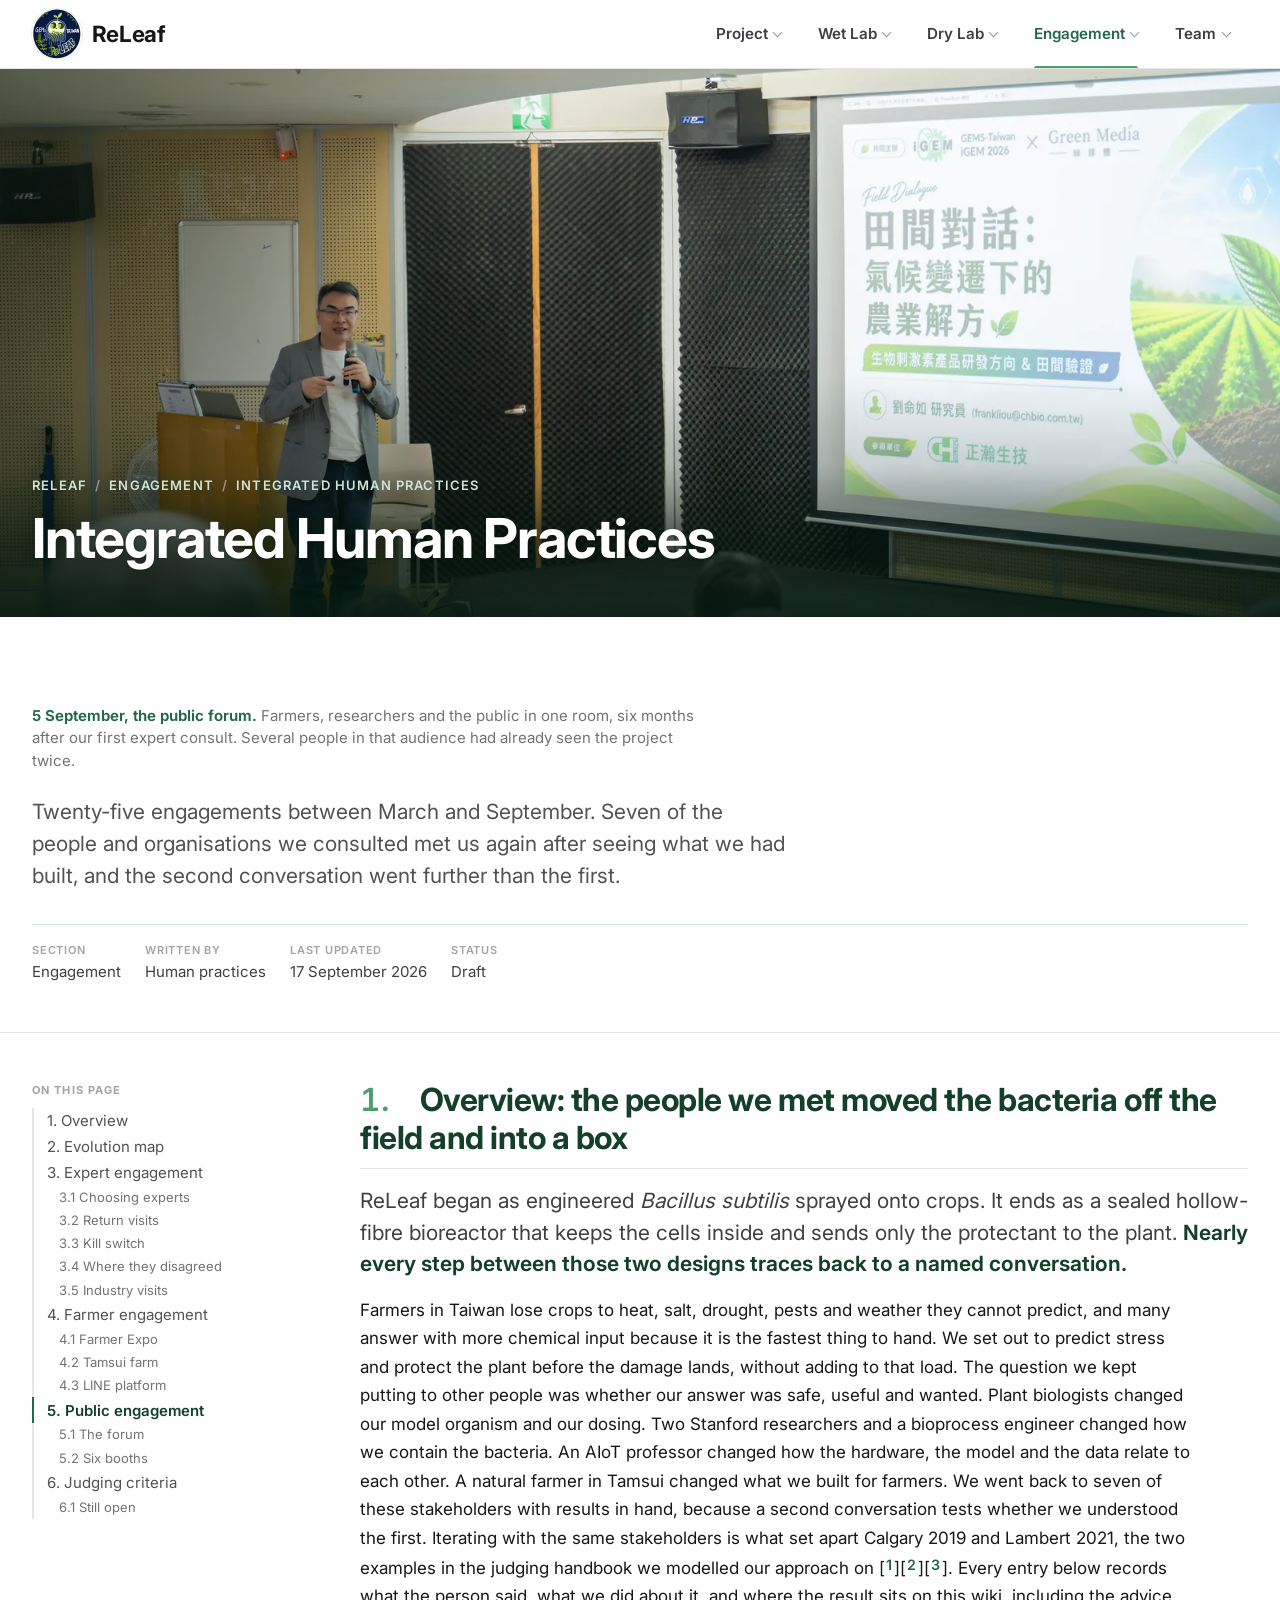
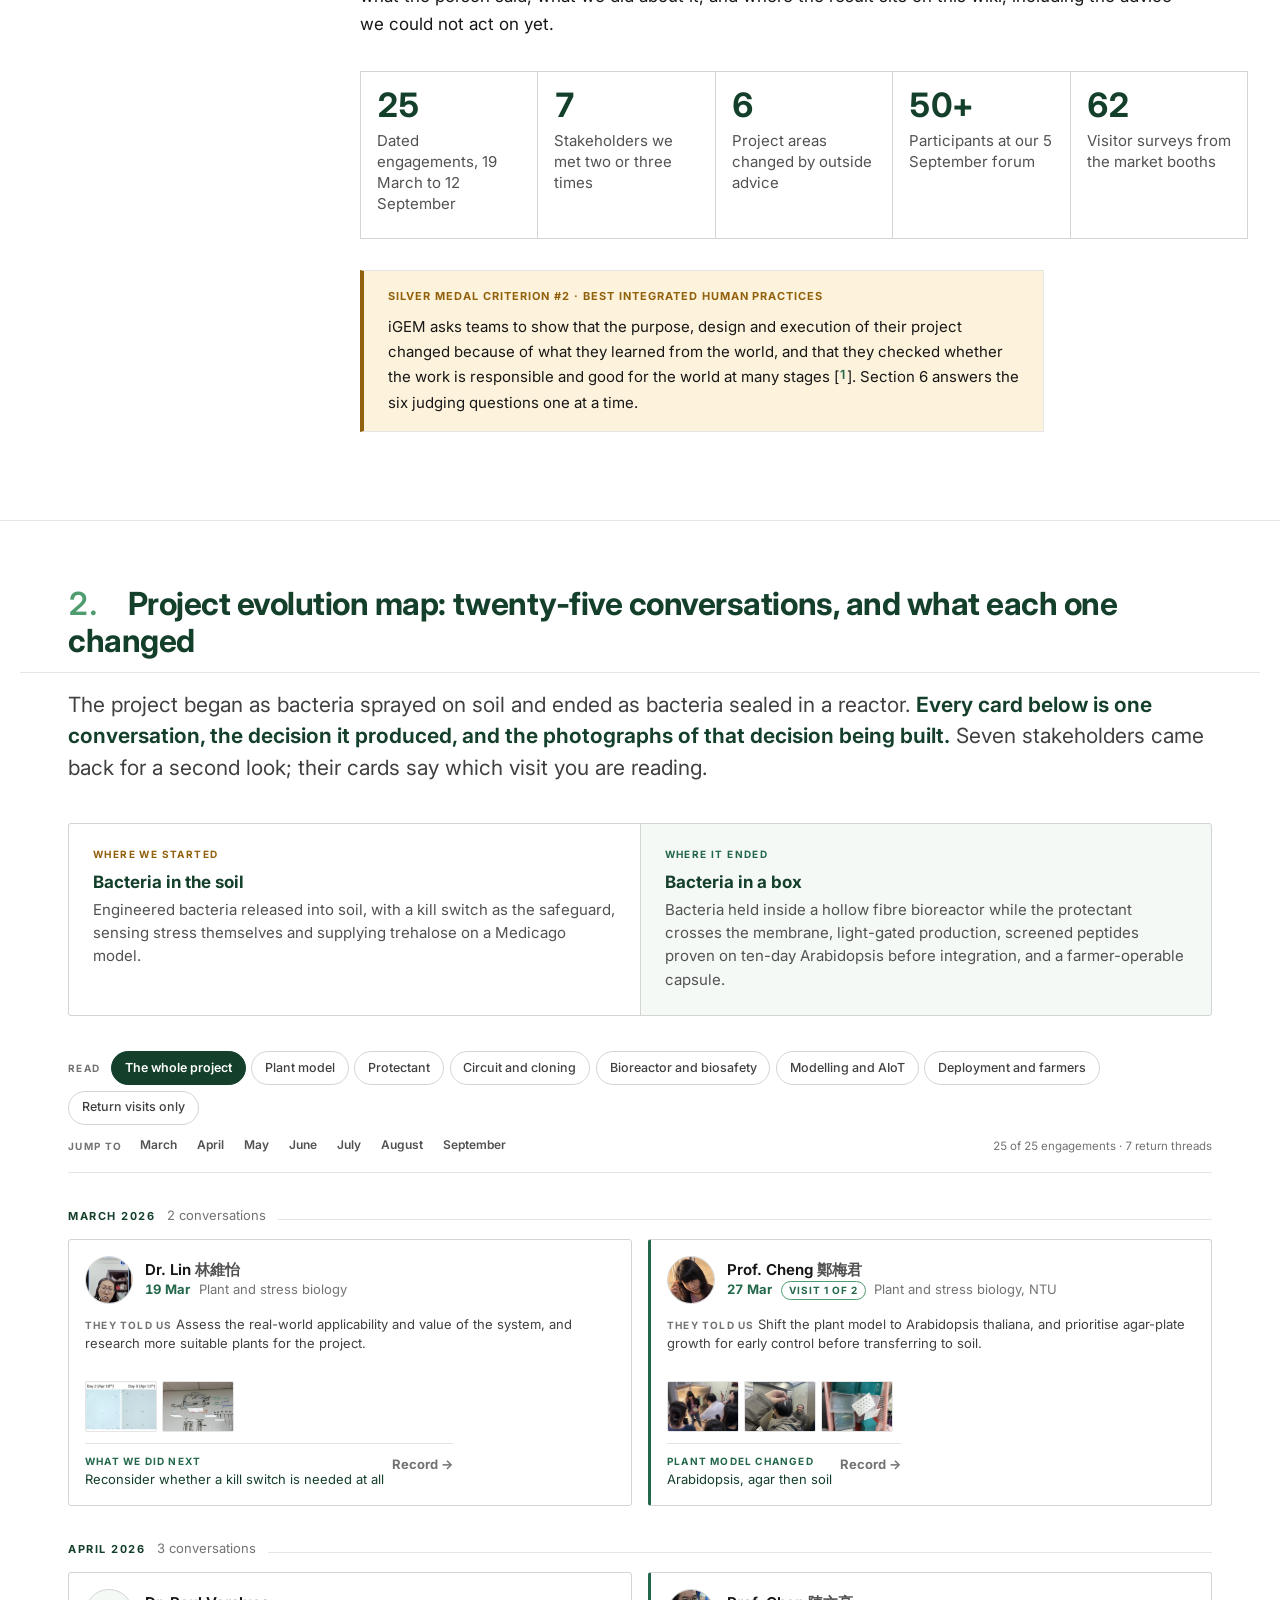
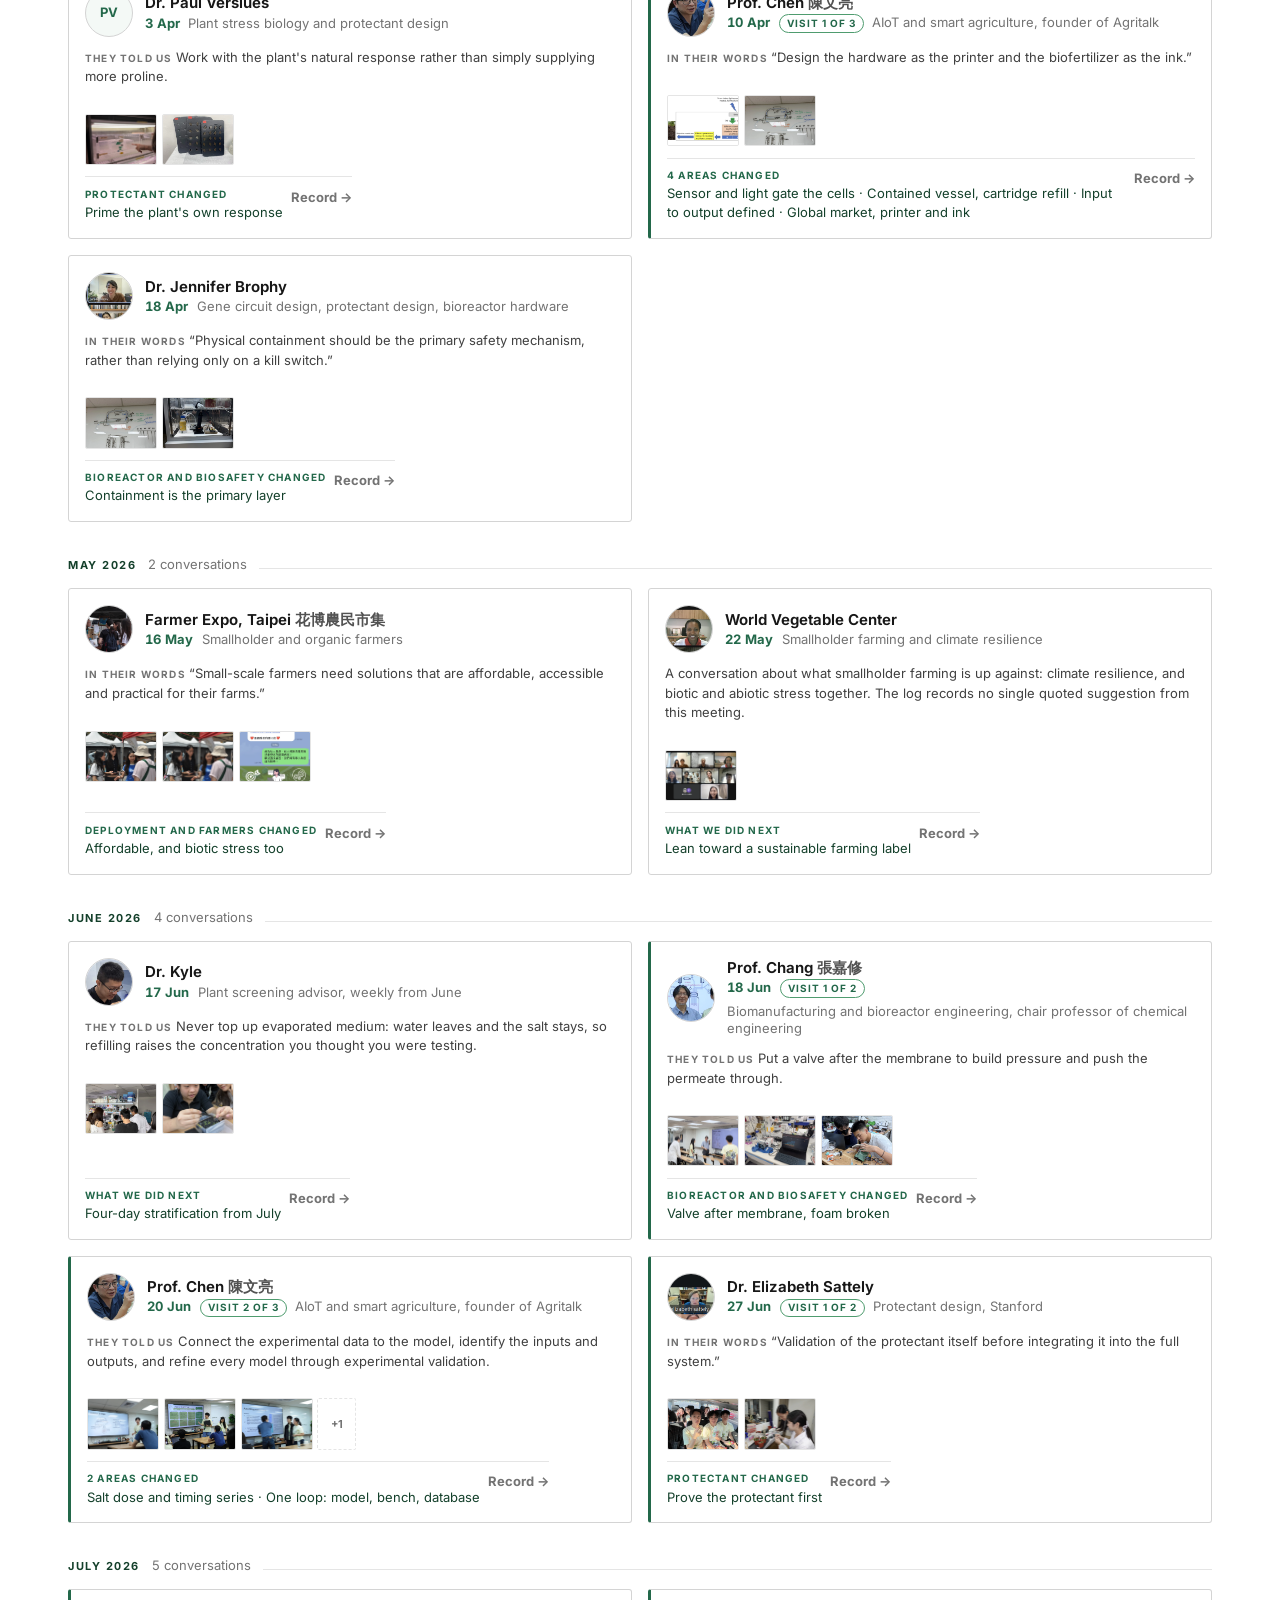
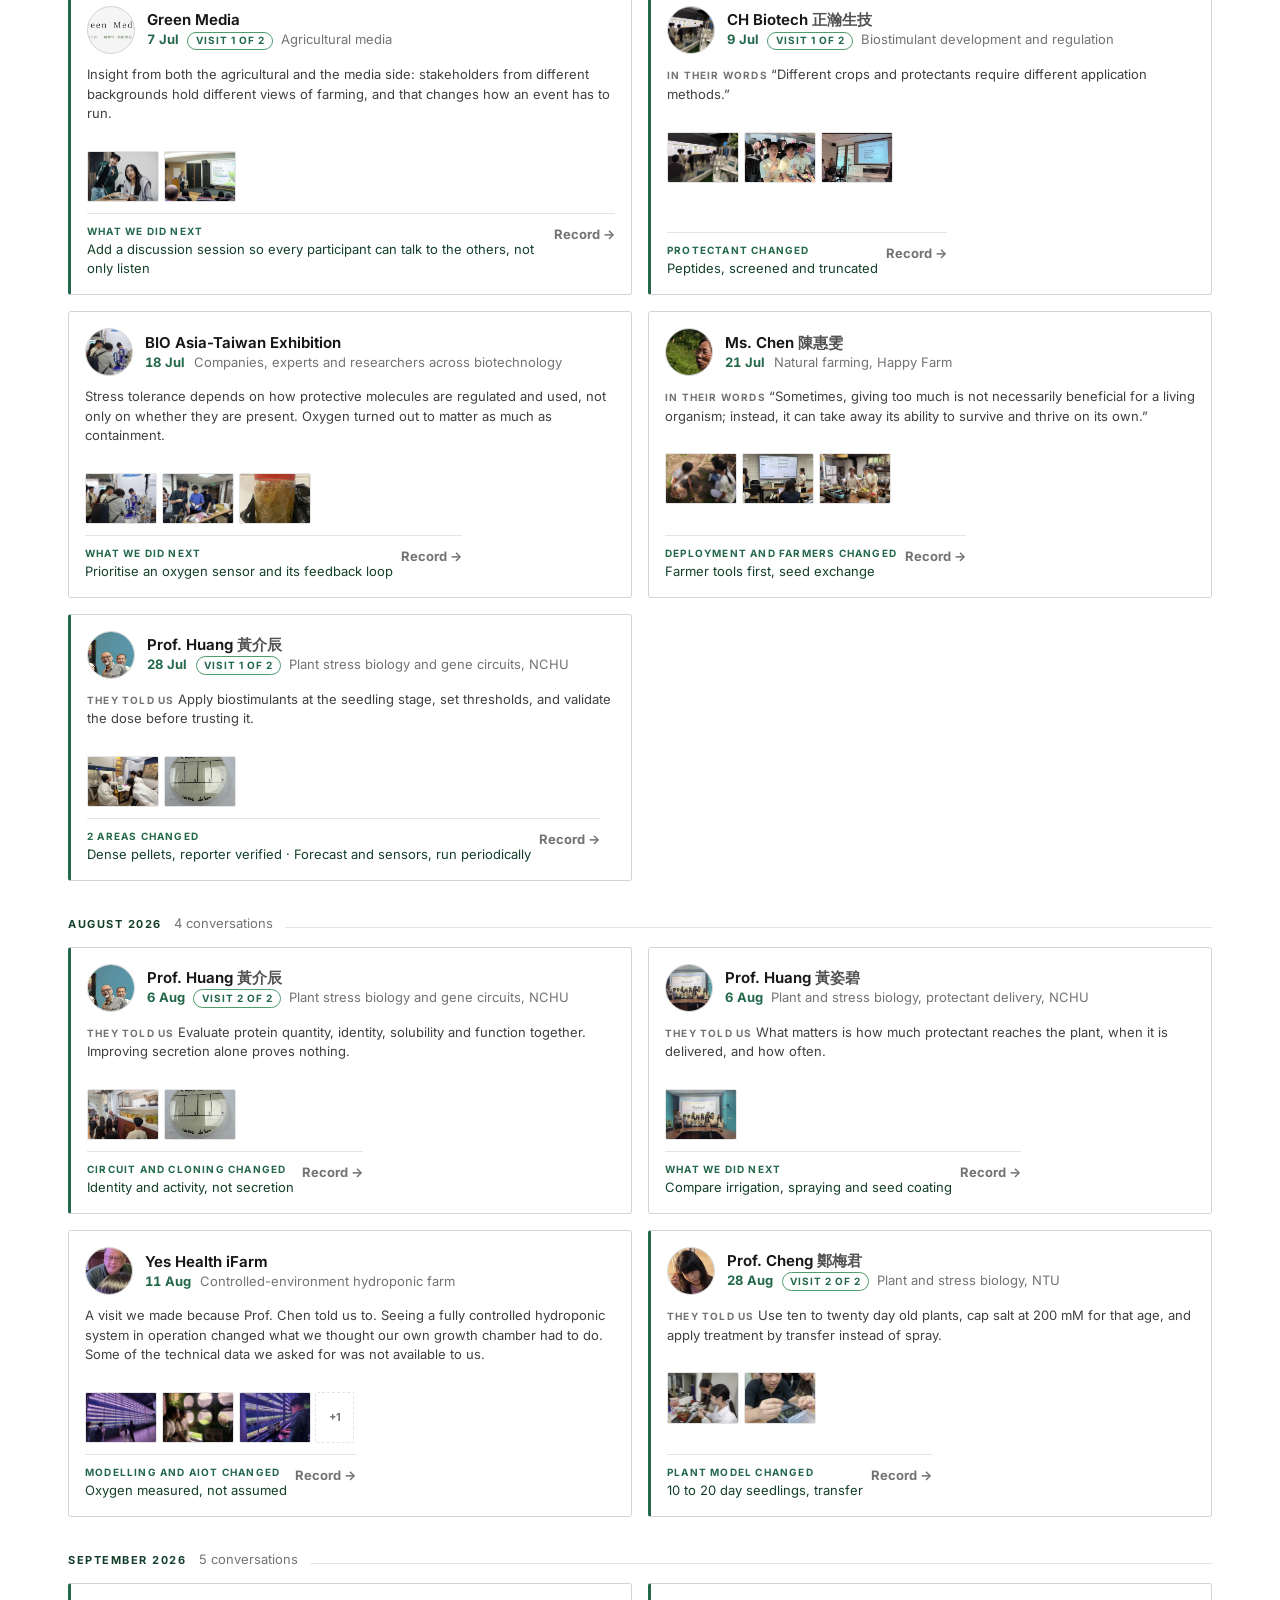
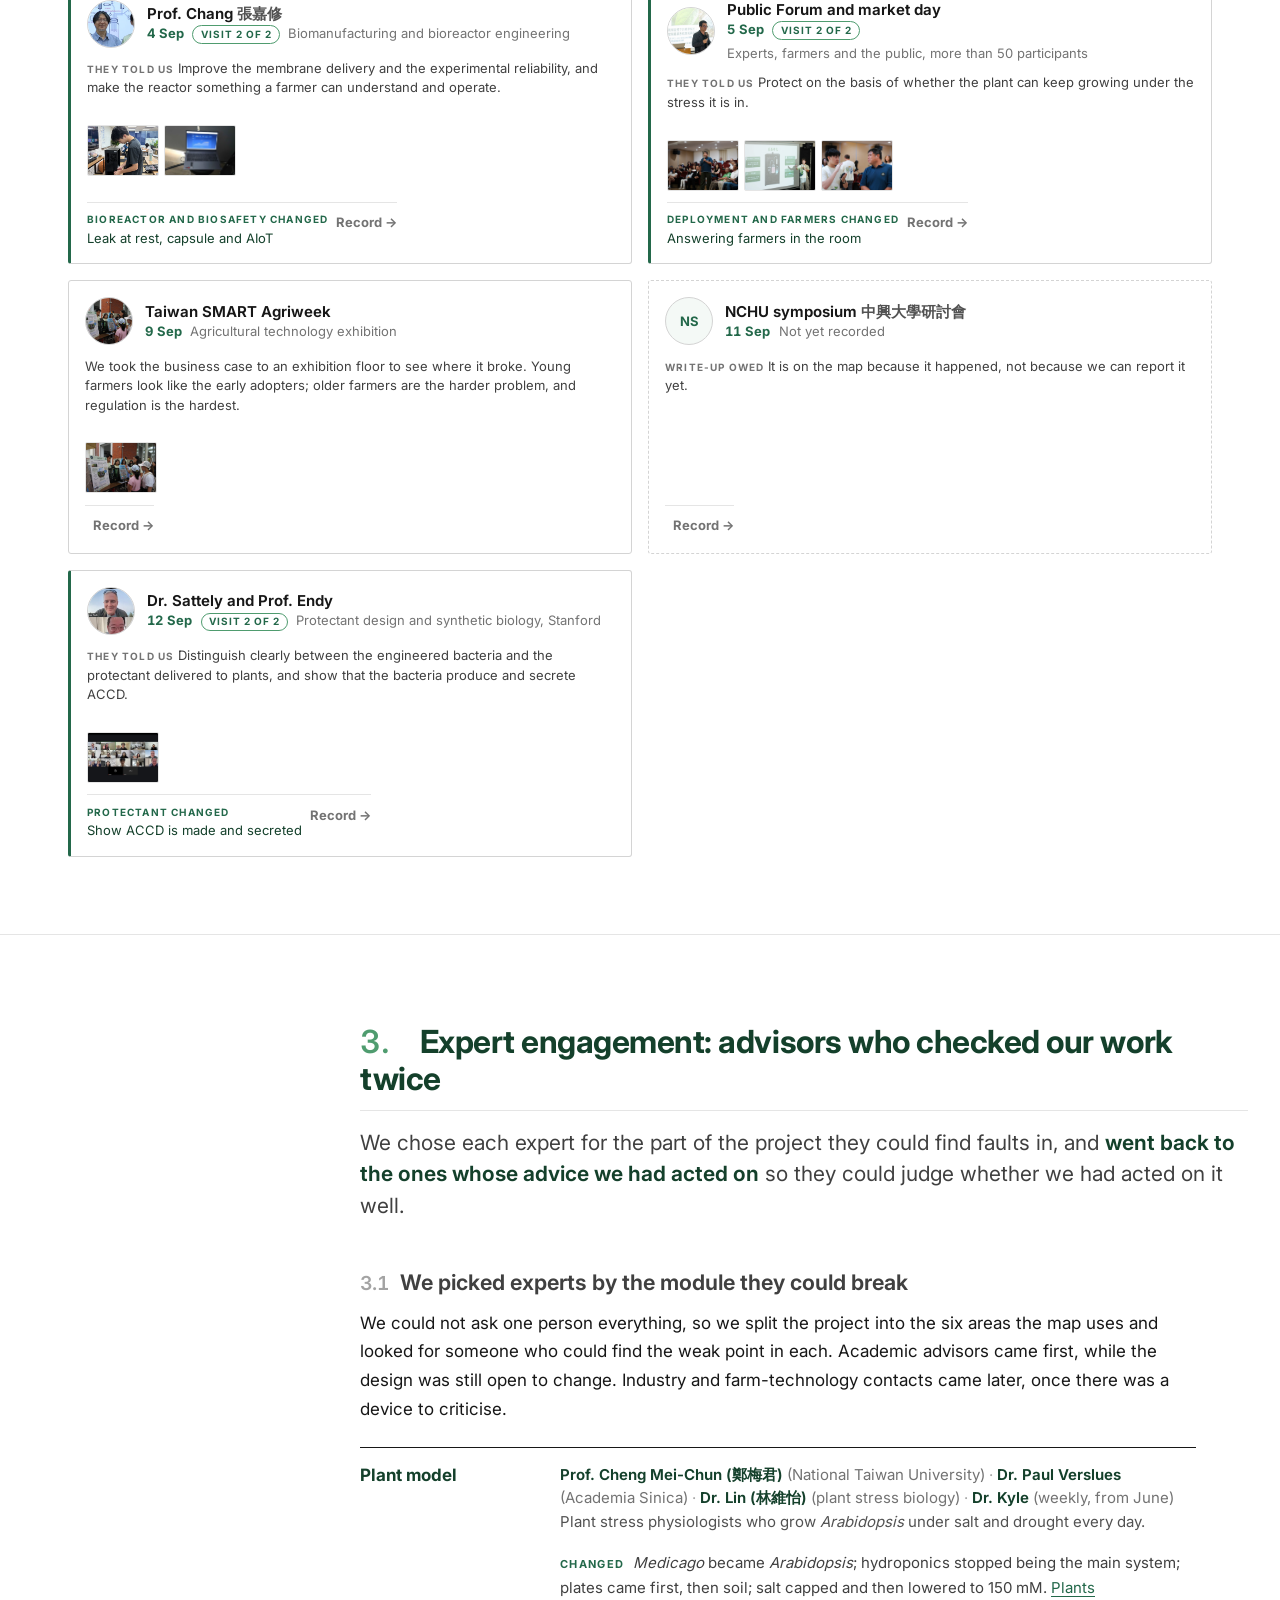
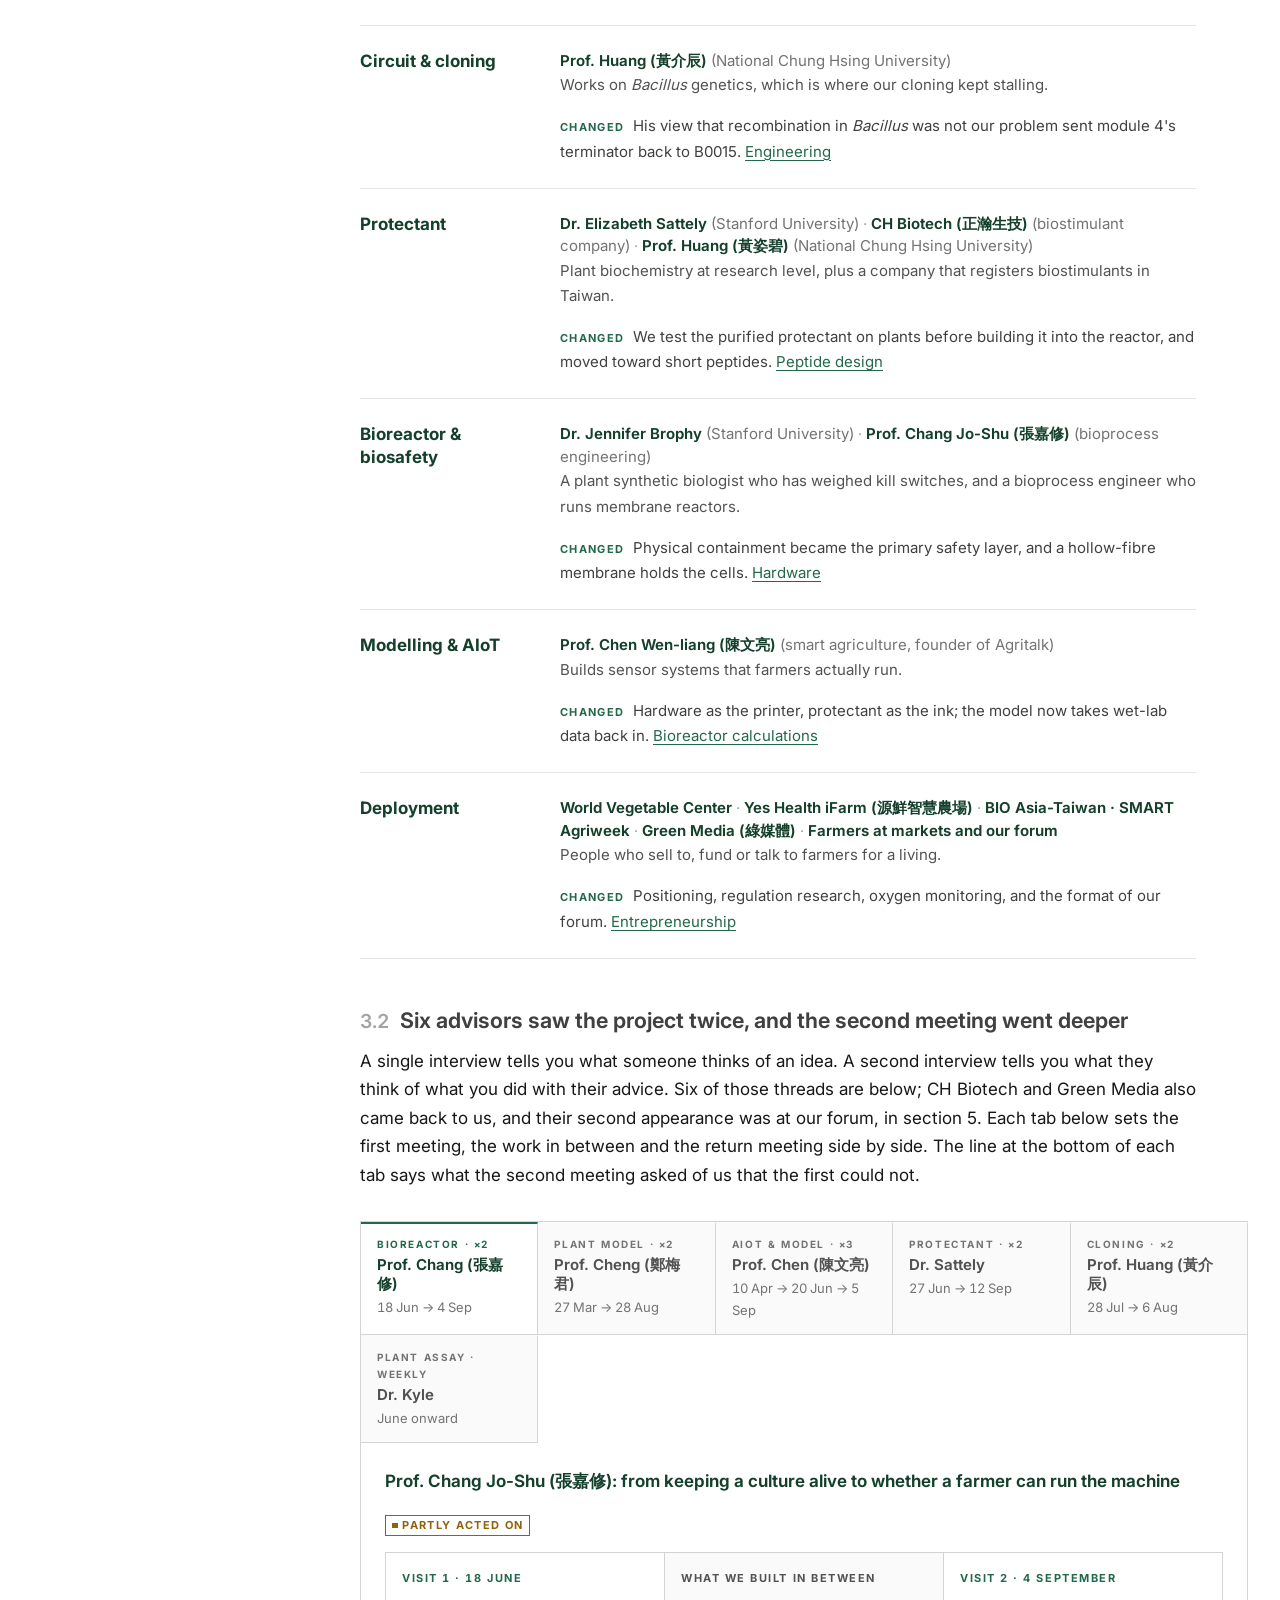
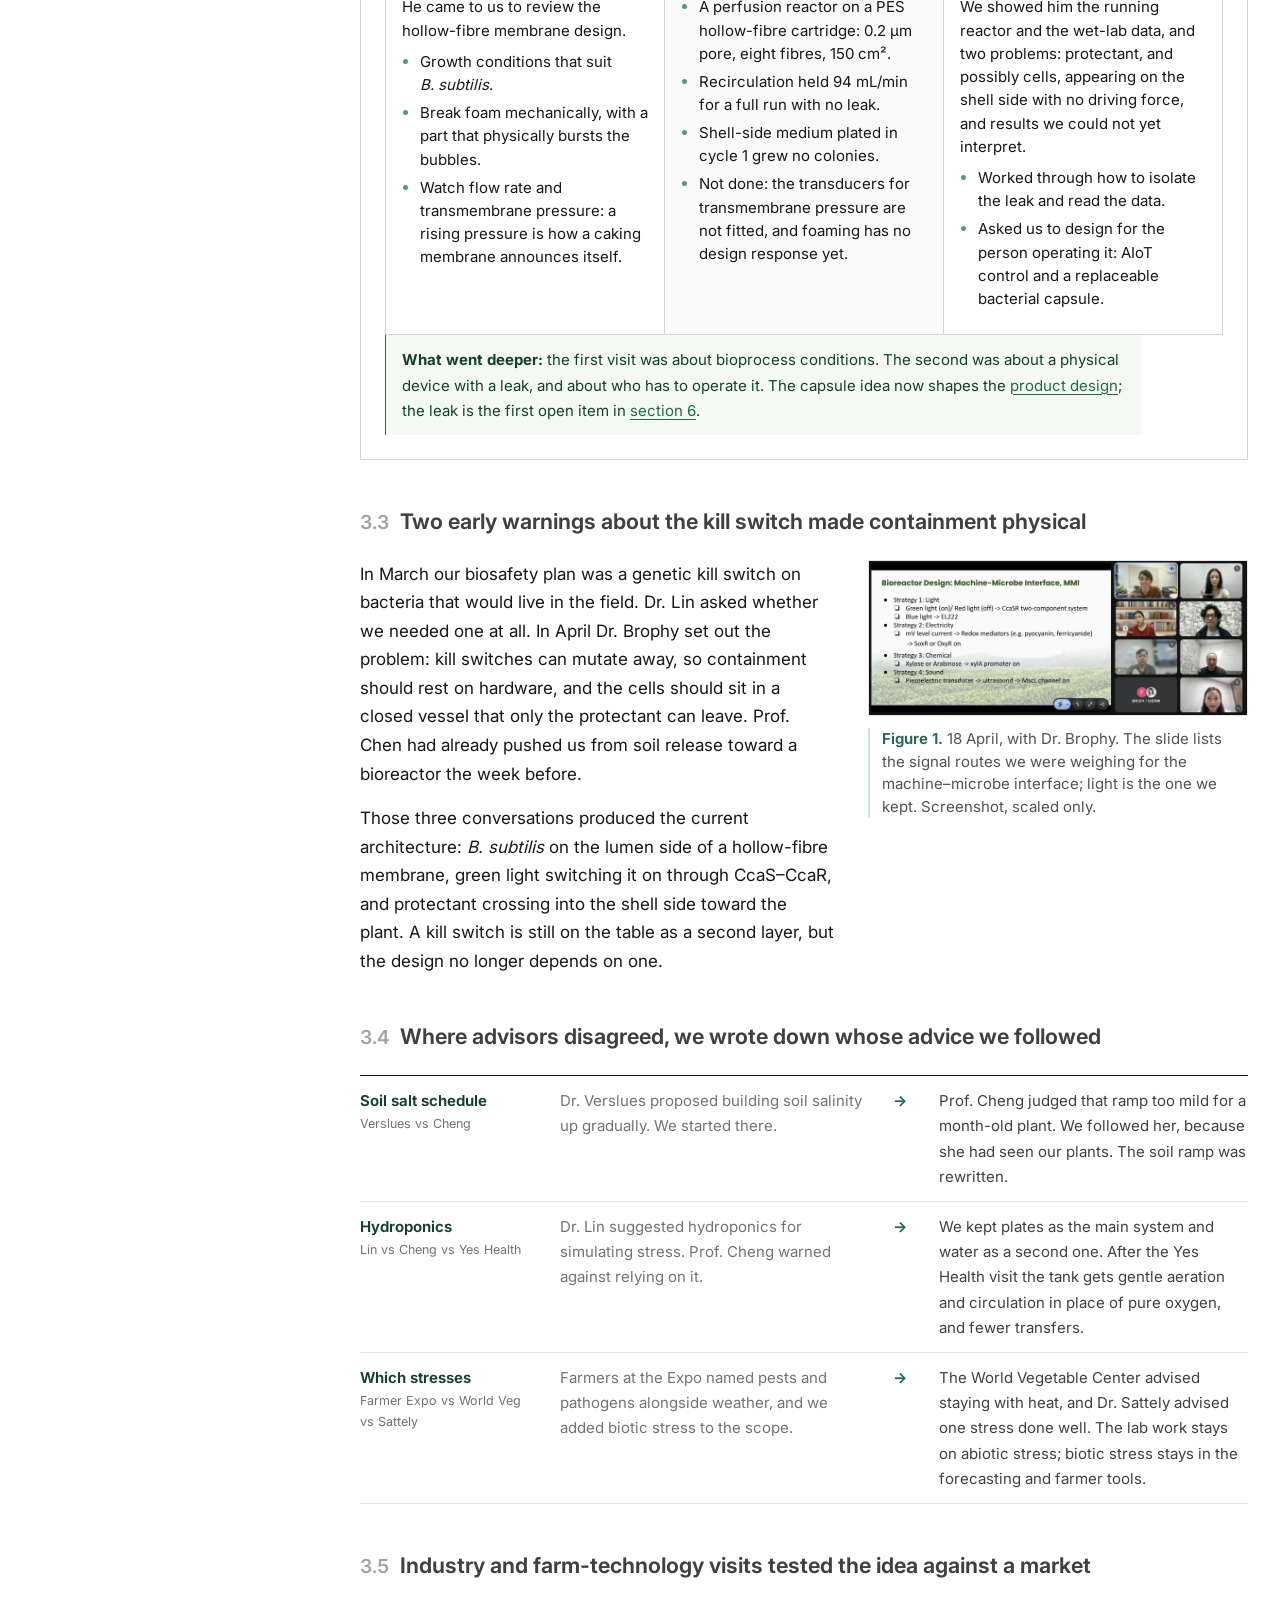
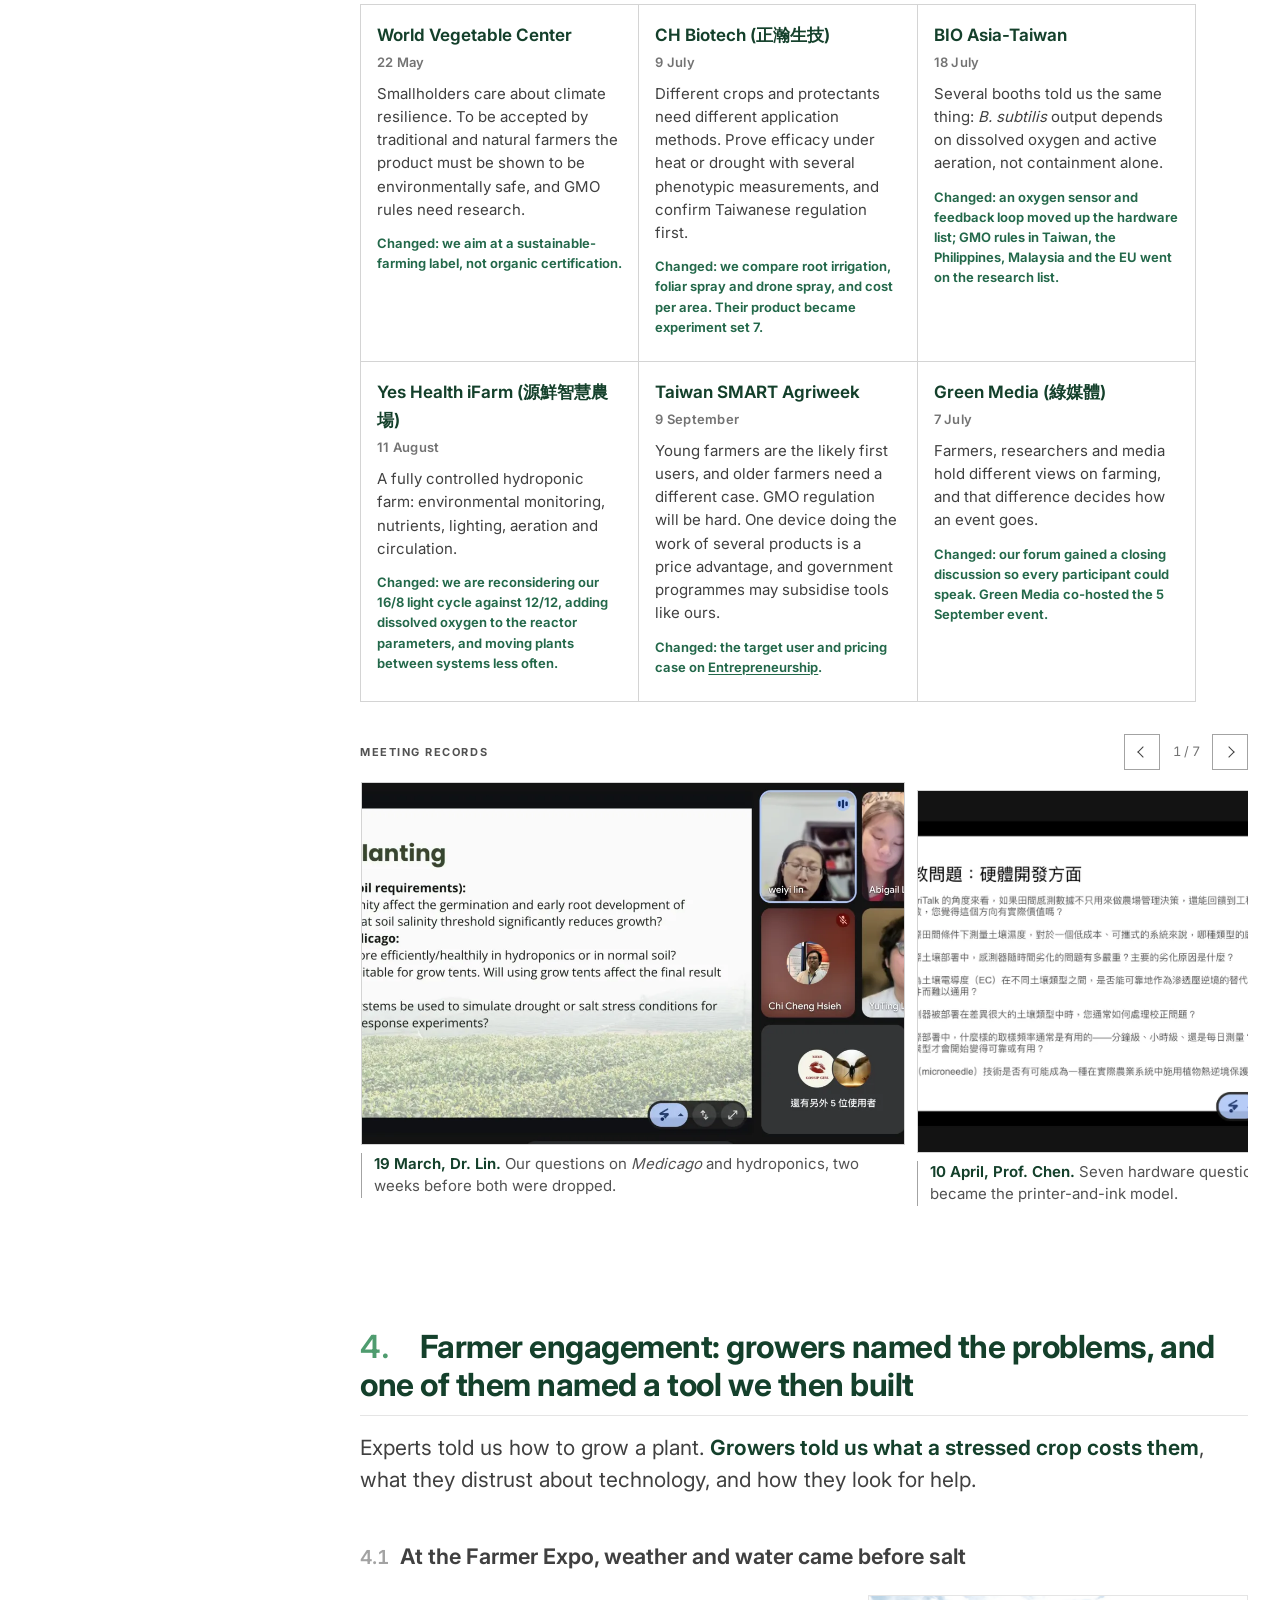
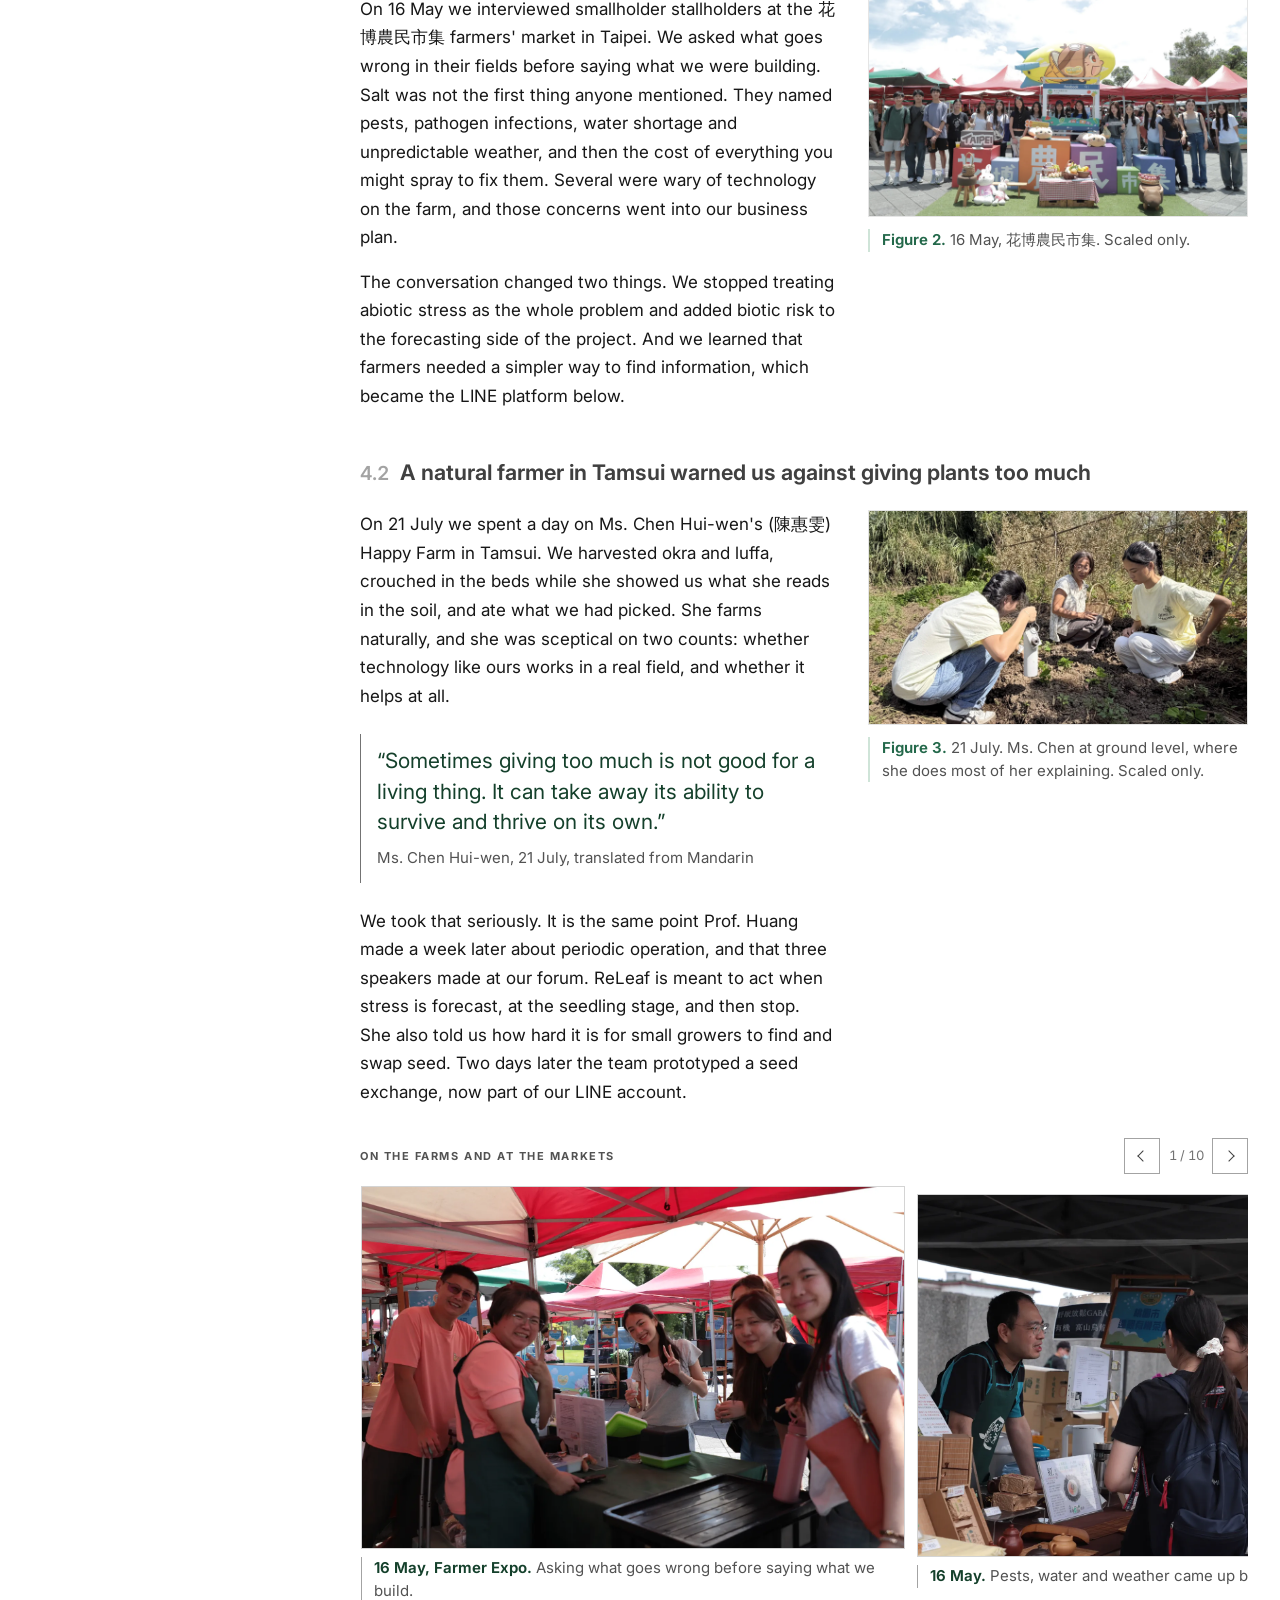
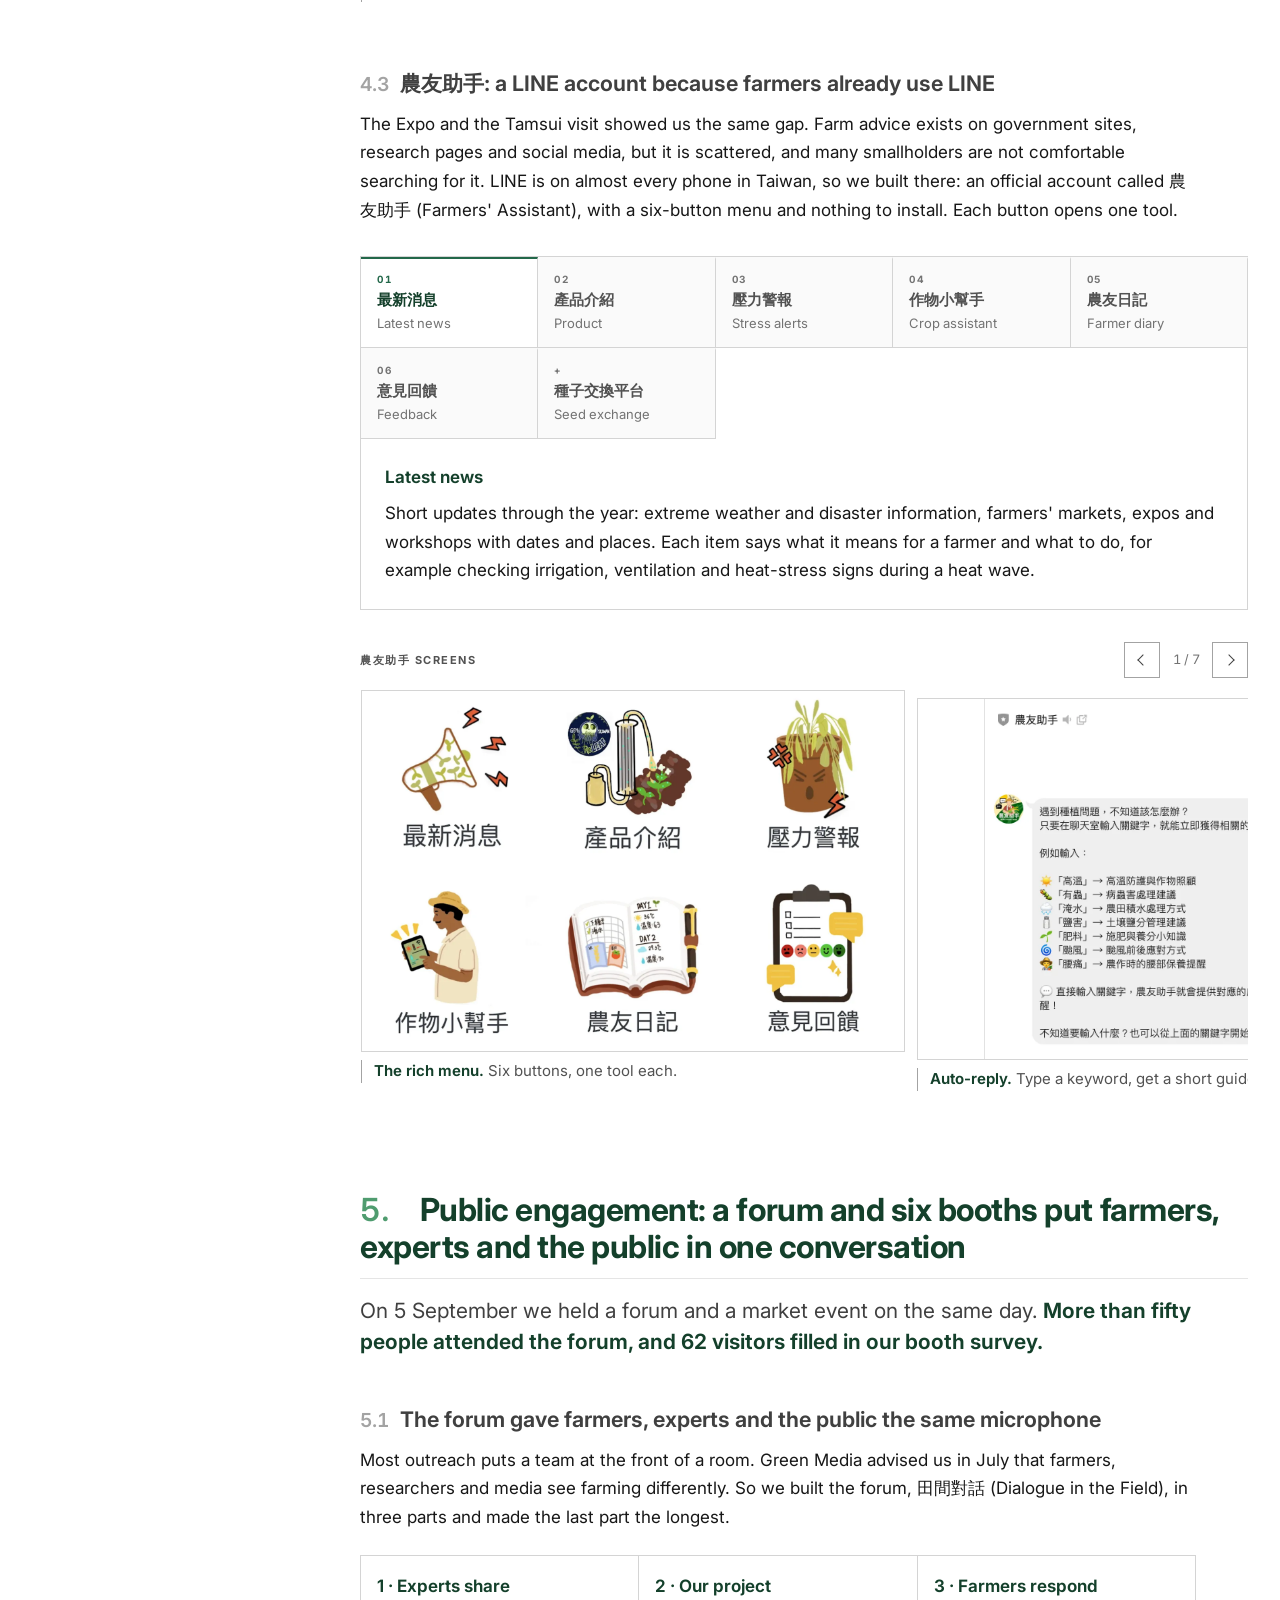
==== commit 8787be10: "Evolution map: white ground, faces, evidence photographs, half the scroll The section keeps the whol" ====
--- a/human-practices/index.html
+++ b/human-practices/index.html
@@ -83,8 +83,8 @@
            #evomap is rendered by evomap.js from evomap-data.js; this block is
            owned by the map and should not be edited by hand. -->
       <section class="sec sec--evo" id="evolution">
-        <h2 data-toc="Evolution map">Project evolution map: the road from a spray to a sealed reactor</h2>
-        <p class="stand">Twenty-five conversations, six project areas, and the decision that followed each one. <b>Seven stakeholders came back for a second look</b>, and their return visits are marked on the road.</p>
+        <h2 data-toc="Evolution map">Project evolution map: twenty-five conversations, and what each one changed</h2>
+        <p class="stand">The project began as bacteria sprayed on soil and ended as bacteria sealed in a reactor. <b>Every card below is one conversation, the decision it produced, and the photographs of that decision being built.</b> Seven stakeholders came back for a second look; their cards say which visit you are reading.</p>
 
         <div id="evomap" class="evomap" data-evomap>
           <noscript>
--- a/human-practices/evomap.css
+++ b/human-practices/evomap.css
@@ -1,435 +1,254 @@
 /* =============================================================================
    ReLeaf: Project Evolution Map
    -----------------------------------------------------------------------------
-   The page's special section. It takes the layout of the team's own roadmap
-   draft (a road down the page, engagement cards alternating either side of it,
-   and a decision pill on the road between them) and puts it on the blueprint
-   ground the engineering atlas uses. The page fades into that ground as the
-   section arrives and back out of it afterwards.
-
-   Rendered entirely by evomap.js from evomap-data.js. Nothing here styles
-   anything outside .sec--evo, except the two rules that invert the contents
-   rail while the dark band fills the screen.
+   The page's special section, and the only one that takes the whole window: the
+   contents rail steps out of the way while it is on screen. White ground, the
+   same as the rest of the page.
+
+   A judge should be able to read it without a long scroll, so the arc is stated
+   once at the top (where we started, where it ended), the engagements are a
+   two-column grid of compact cards carrying the face of the person we met and
+   thumbnails of what changed, and the full record with its evidence opens from
+   the card.
+
+   Rendered by evomap.js from evomap-data.js.
    ========================================================================== */
 
 .evo {
-  /* the blueprint ground, from the engineering atlas */
-  --evo-ground:  #0c231a;
-  --evo-strip:   #10301f;
-  --evo-card:    #16412c;
-  --evo-ink:     #e7f0ea;
-  --evo-ink-2:   #a9c3b5;
-  --evo-rule:    rgba(180, 215, 195, .26);
-  --evo-rule-2:  rgba(180, 215, 195, .5);
-  --evo-leaf:    #7cc49a;
-  --evo-amber:   #d6b078;
-  --evo-rust:    #d8734c;
-  --evo-r:       3px;
+  --evo-line:  var(--gray-300);
+  --evo-hair:  var(--gray-200);
+  --evo-ink-2: var(--gray-600);
+  --evo-ink-3: var(--gray-500);
+  --evo-r:     3px;
 }
 
 /* ------------------------------------------------------------ THE BAND -- */
-/* Full bleed out of the page column, with a gradient at each end so the
-   drafting stock turns into blueprint instead of meeting it at a line.     */
 
 .sec--evo {
-  /* Full bleed, measured rather than assumed: 100vw includes the vertical
-     scrollbar, which would push the page sideways by its width. evomap.js
-     writes the real client width into --evo-vw and keeps it current. */
+  /* Full bleed, measured rather than assumed: 100vw counts the scrollbar, and
+     the reading column is inset from the page edge by the rail. */
   --vw: var(--evo-vw, 100vw);
   position: relative;
-  margin-left: calc(50% - var(--vw) / 2);
-  margin-right: calc(50% - var(--vw) / 2);
+  margin-left: calc(-1 * var(--evo-left, 0px));
+  margin-right: 0;
   width: var(--vw);
   max-width: var(--vw);
   padding: 0;
-  background: var(--evo-ground, #0c231a);
-  color: #e7f0ea;
-  overflow: clip;
+  background: var(--white);
+  border-top: 1px solid var(--gray-200);
+  border-bottom: 1px solid var(--gray-200);
 }
 .ihp .sec--evo + .sec { margin-top: var(--sp-8); }
 
-.sec--evo::before,
-.sec--evo::after {
-  content: "";
-  position: absolute;
-  left: 0;
-  right: 0;
-  height: clamp(3rem, 6vw, 6rem);
-  pointer-events: none;
-  z-index: 2;
-}
-.sec--evo::before { top: 0;    background: linear-gradient(to bottom, var(--white) 0%, rgba(12, 35, 26, .55) 55%, rgba(12, 35, 26, 0) 100%); }
-.sec--evo::after  { bottom: 0; background: linear-gradient(to top,    var(--white) 0%, rgba(12, 35, 26, .55) 55%, rgba(12, 35, 26, 0) 100%); }
-
-/* the section's own heading and standfirst, set on the dark ground */
 .sec--evo > h2,
 .sec--evo > .stand {
-  position: relative;
-  z-index: 3;
-  max-width: 1180px;
+  max-width: 1240px;
   margin-left: auto;
   margin-right: auto;
   padding-left: clamp(1rem, 4vw, 3rem);
   padding-right: clamp(1rem, 4vw, 3rem);
 }
-.sec--evo > h2 {
-  padding-top: clamp(4.5rem, 10vw, 9rem);
-  color: #ffffff;
-}
-.sec--evo > h2 .sec__no { color: var(--evo-leaf); }
-.sec--evo > .stand { color: var(--evo-ink-2); }
-.sec--evo > .stand b { color: #ffffff; }
-
-/* While the band fills the screen the page behind it goes dark too, so the
-   margins and the contents rail belong to the same picture. */
-/* The band is full bleed, so the rail would be underneath it. Lift the rail
-   instead and let it read in pale ink over the blueprint: the section takes
-   the whole window and the reader keeps their place in the page. */
-.ihp .toc { z-index: 30; }
-
-html.evo-dark body { background: #0c231a; }
-html.evo-dark .ihp .toc { color: #cfe0d6; }
-html.evo-dark .ihp .toc .toc__list { border-left-color: rgba(180, 215, 195, .25); }
-html.evo-dark .ihp .toc .toc__list a { color: #9fbdac; }
-html.evo-dark .ihp .toc .toc__list a:hover { color: #ffffff; background: rgba(231, 240, 234, .08); }
-html.evo-dark .ihp .toc .toc__list a.is-active { color: #ffffff; border-left-color: #7cc49a; }
-html.evo-dark .ihp .toc .toc__list .is-sub a { color: #86a493; }
-html.evo-dark .ihp .toc .toc__list .is-sub a.is-active { color: #ffffff; }
-html.evo-dark .ihp .toc__title { color: #7f9d8c; }
-html.evo-dark .ihp .toc > summary { color: #cfe0d6; }
-@media (max-width: 1039px) {
-  html.evo-dark .ihp .toc { background: #10301f; border-color: rgba(180, 215, 195, .25); }
-}
+.sec--evo > h2 { padding-top: clamp(2.5rem, 5vw, 4rem); }
+.ihp .pagebody .sec--evo > .stand { max-width: 1240px; }
+
+/* The rail belongs to the reading page, and this section is not that. */
+html.evo-open .ihp .toc { opacity: 0; visibility: hidden; pointer-events: none; }
 @media (prefers-reduced-motion: no-preference) {
-  body { transition: background-color .5s ease; }
-  html.evo-dark .ihp .toc,
-  html.evo-dark .ihp .toc .toc__list a { transition: color .5s ease, border-color .5s ease; }
+  .ihp .toc { transition: opacity .35s ease, visibility .35s ease; }
 }
 
 /* ----------------------------------------------------------- THE FRAME -- */
-/* page.css colours headings and prose for the drafting-stock ground. On the
-   blueprint band every one of them inherits from the band instead, so these
-   rules carry the specificity to say so once. */
-
-.ihp .pagebody .sec--evo > .stand { max-width: 1180px; }
-.sec--evo .evo h3,
-.sec--evo .evo h4,
-.sec--evo .evo h5 { color: inherit; font-size: inherit; margin: 0; }
-.sec--evo .evo__sheetcard h3 { color: var(--leaf-900); font-size: 1.35rem; margin: .2rem 0 .1rem; }
-.sec--evo .evo__sheetcard h4 { color: var(--gray-500); font-size: .6875rem; margin: 1.4rem 0 .5rem; }
-.sec--evo .evo__sheetcard h5 { font-size: .625rem; margin: 0 0 .4rem; }
-.sec--evo .evo__sheetcard p,
-.sec--evo .evo__sheetcard li { color: var(--black); }
-.sec--evo .evo__sheetcard .evo__sheetmeta,
-.sec--evo .evo__sheetcard .evo__src,
-.sec--evo .evo__sheetcard figcaption { color: var(--gray-500); }
-.sec--evo .evo p,
-.sec--evo .evo li,
-.sec--evo .evo ul { color: inherit; max-width: none; }
-.sec--evo .evo a { color: var(--evo-leaf); }
 
 .evo {
-  position: relative;
-  z-index: 3;
-  max-width: 1180px;
+  max-width: 1240px;
   margin: 0 auto;
-  padding: clamp(1.5rem, 3vw, 2.5rem) clamp(1rem, 4vw, 3rem) clamp(5rem, 10vw, 9rem);
+  padding: clamp(1rem, 2vw, 1.5rem) clamp(1rem, 4vw, 3rem) clamp(3rem, 6vw, 5rem);
   font-size: var(--text-sm);
-  color: var(--evo-ink);
-}
-.evo *:focus-visible { outline: 2px solid var(--evo-leaf); outline-offset: 2px; }
-
-/* ------------------------------------------------------------- CONTROLS -- */
+}
+.evo *:focus-visible { outline: 2px solid var(--leaf-500); outline-offset: 2px; }
+.sec--evo .evo h3, .sec--evo .evo h4, .sec--evo .evo h5 { margin: 0; font-size: inherit; color: inherit; }
+.sec--evo .evo p, .sec--evo .evo li, .sec--evo .evo ul { max-width: none; }
+
+/* ----------------------------------------------------------- THE ARC --- */
+/* Start and end states side by side at the top: the whole journey in two
+   boxes before a single card is read. */
+
+.evo__arc {
+  display: grid;
+  gap: 1px;
+  background: var(--evo-line);
+  border: 1px solid var(--evo-line);
+  border-radius: var(--evo-r);
+  margin: 0 0 var(--sp-5);
+  overflow: hidden;
+}
+@media (min-width: 52rem) { .evo__arc { grid-template-columns: 1fr 1fr; } }
+.evo__arc > div { background: var(--white); padding: var(--sp-4) var(--sp-5) var(--sp-5); }
+.evo__arc .is-end { background: var(--leaf-50); }
+.evo__label {
+  display: inline-block;
+  font-size: .625rem; font-weight: 700; letter-spacing: .14em; text-transform: uppercase;
+  color: var(--amber-700); margin-bottom: .5rem;
+}
+.evo__arc .is-end .evo__label { color: var(--leaf-700); }
+.sec--evo .evo__arc h3 { font-size: 1.0625rem; font-weight: 700; color: var(--leaf-900); line-height: 1.3; margin-bottom: .3rem; }
+.evo__arc p { margin: 0; color: var(--evo-ink-2); line-height: 1.55; max-width: 60ch; }
+
+/* ------------------------------------------------------------ CONTROLS -- */
 
 .evo__controls {
   position: sticky;
   top: calc(var(--nav-h) - 1px);
   z-index: 40;
-  margin: 0 0 clamp(1.5rem, 3vw, 2.25rem);
-  padding: .85rem 0;
-  background: var(--evo-ground);
-  border-bottom: 1px solid var(--evo-rule);
-}
-.evo__filters { display: flex; flex-wrap: wrap; gap: .4rem; align-items: center; }
+  margin: 0 0 var(--sp-4);
+  padding: .7rem 0;
+  background: rgb(255 255 255 / .94);
+  backdrop-filter: blur(6px);
+  border-bottom: 1px solid var(--gray-200);
+}
+.evo__row1, .evo__row2 { display: flex; flex-wrap: wrap; gap: .35rem; align-items: center; }
+.evo__row2 { margin-top: .45rem; }
 .evo__flabel {
-  font-size: .625rem; font-weight: 700; letter-spacing: .16em; text-transform: uppercase;
-  color: #7f9d8c; margin-right: .35rem;
+  font-size: .625rem; font-weight: 700; letter-spacing: .14em; text-transform: uppercase;
+  color: var(--evo-ink-3); margin-right: .3rem;
 }
 .evo__chip {
   appearance: none;
-  border: 1px solid var(--evo-rule-2);
-  background: transparent;
-  color: #cfe0d6;
+  border: 1px solid var(--evo-line);
+  background: var(--white);
+  color: var(--gray-700);
   border-radius: 999px;
-  padding: .4rem .85rem;
-  font: inherit;
-  font-size: .78rem;
-  font-weight: 500;
+  padding: .35rem .8rem;
+  font: inherit; font-size: .78rem; font-weight: 500;
   cursor: pointer;
-  transition: background-color .15s ease, color .15s ease, border-color .15s ease;
-}
-.evo__chip:hover { border-color: #ffffff; color: #ffffff; }
-.evo__chip[aria-pressed="true"] { background: #d8ece0; border-color: #d8ece0; color: #0c231a; font-weight: 600; }
-.evo__chip--thread[aria-pressed="true"] { background: var(--evo-leaf); border-color: var(--evo-leaf); }
-.evo__count {
-  margin-left: auto;
-  font-size: .72rem;
-  color: #7f9d8c;
-  font-variant-numeric: tabular-nums;
-  white-space: nowrap;
-}
-
-/* --------------------------------------------------------- STATE BOXES -- */
-
-.evo__plan {
-  position: relative;
-  z-index: 12;
-  border: 1px solid var(--evo-rule);
+  transition: border-color .14s ease, color .14s ease, background-color .14s ease;
+}
+.evo__chip:hover { border-color: var(--leaf-700); color: var(--leaf-900); }
+.evo__chip[aria-pressed="true"] { background: var(--leaf-900); border-color: var(--leaf-900); color: var(--white); font-weight: 600; }
+.evo__chip--thread[aria-pressed="true"] { background: var(--leaf-700); border-color: var(--leaf-700); }
+.evo__jump {
+  appearance: none; border: 0; background: none; padding: .2rem .45rem;
+  font: inherit; font-size: .75rem; font-weight: 600; color: var(--gray-600);
+  cursor: pointer; border-bottom: 2px solid transparent;
+}
+.evo__jump:hover { color: var(--leaf-900); border-bottom-color: var(--leaf-500); }
+.evo__count { margin-left: auto; font-size: .72rem; color: var(--evo-ink-3); font-variant-numeric: tabular-nums; white-space: nowrap; }
+
+/* --------------------------------------------------------------- MONTH -- */
+
+.evo__month {
+  display: flex; align-items: baseline; gap: .75rem;
+  margin: var(--sp-6) 0 var(--sp-3);
+  scroll-margin-top: calc(var(--nav-h) + 6rem);
+}
+.evo__month[hidden] { display: none; }
+.evo__month b {
+  font-size: .6875rem; font-weight: 700; letter-spacing: .14em; text-transform: uppercase;
+  color: var(--leaf-900); font-variant-numeric: tabular-nums;
+}
+.evo__month span { font-size: var(--text-xs); color: var(--evo-ink-3); }
+.evo__month::after { content: ""; flex: 1; border-bottom: 1px solid var(--gray-200); }
+
+/* ---------------------------------------------------------------- GRID -- */
+
+.evo__grid { display: grid; gap: var(--sp-4); align-items: stretch; }
+@media (min-width: 52rem)  { .evo__grid { grid-template-columns: repeat(2, minmax(0, 1fr)); } }
+@media (min-width: 100rem) { .evo__grid { grid-template-columns: repeat(3, minmax(0, 1fr)); } }
+
+/* ---------------------------------------------------------------- CARD -- */
+
+.evo__card {
+  display: flex; flex-direction: column; gap: .7rem;
+  width: 100%; margin: 0;
+  padding: var(--sp-4);
+  text-align: left; font: inherit; color: inherit;
+  background: var(--white);
+  border: 1px solid var(--evo-line);
   border-radius: var(--evo-r);
-  background: var(--evo-strip);
-  padding: 1.1rem 1.3rem 1.25rem;
-  max-width: 44rem;
-}
-.evo__plan--end { margin-left: auto; }
-.evo__label {
-  display: inline-block;
-  font-size: .625rem; font-weight: 700; letter-spacing: .14em; text-transform: uppercase;
-  padding: .2rem .5rem;
-  border: 1px solid currentColor;
-  border-radius: 2px;
-  margin-bottom: .6rem;
-}
-.evo__plan--start .evo__label { color: var(--evo-amber); }
-.evo__plan--end .evo__label { color: var(--evo-leaf); }
-.sec--evo .evo__plan h3 { margin: 0 0 .35rem; font-size: 1.05rem; color: #ffffff; line-height: 1.3; }
-.evo__plan p { margin: 0; color: var(--evo-ink-2); line-height: 1.6; max-width: 62ch; }
-
-/* --------------------------------------------------------------- ROAD -- */
-
-.evo__road { position: relative; padding: 1.5rem 0 .5rem; }
-.evo__line { position: absolute; inset: 0; width: 100%; height: 100%; pointer-events: none; z-index: 1; }
-.evo__line path { fill: none; }
-.evo__line .rd { stroke: var(--evo-rule-2); stroke-width: 2; }
-.evo__line .rd--dim { stroke: rgba(180, 215, 195, .16); }
-.evo__line .thread { stroke: var(--evo-leaf); stroke-width: 1.5; stroke-dasharray: 5 4; fill: none; }
-.evo__line .dot { fill: var(--evo-ground); stroke: var(--evo-rule-2); stroke-width: 2; }
-
-.evo__month {
-  position: relative;
-  z-index: 8;
-  display: flex;
-  align-items: center;
-  gap: .9rem;
-  margin: 2.25rem 0 1.5rem;
-}
-.evo__month span {
-  font-size: .6875rem; font-weight: 700; letter-spacing: .16em; text-transform: uppercase;
-  color: #8fae9d;
-  font-variant-numeric: tabular-nums;
-}
-.evo__month::after { content: ""; flex: 1; border-bottom: 1px solid var(--evo-rule); }
-.evo__month[hidden] { display: none; }   /* the attribute alone loses to display:flex */
-
-/* one engagement */
-.evo__row { position: relative; z-index: 5; margin-bottom: 2rem; }
-.evo__row[hidden] { display: none; }
-
-.evo__card {
-  position: relative;
-  z-index: 10;
-  background: var(--evo-card);
-  border: 1px solid var(--evo-rule);
-  border-radius: var(--evo-r);
-  padding: 1.1rem 1.25rem 1.25rem;
-  transition: border-color .15s ease, transform .15s ease;
-}
-.evo__card:hover { border-color: var(--evo-rule-2); }
-.evo__row--thread .evo__card { border-color: rgba(124, 196, 154, .55); }
-.evo__row--pending .evo__card { border-style: dashed; }
-
-.evo__meta {
-  display: flex; flex-wrap: wrap; align-items: baseline; gap: .5rem .75rem;
-  margin-bottom: .5rem;
-}
-.evo__date {
-  font-size: .6875rem; font-weight: 700; letter-spacing: .1em; text-transform: uppercase;
-  color: var(--evo-leaf); font-variant-numeric: tabular-nums;
-}
-.evo__no {
-  font-size: .625rem; font-weight: 700; letter-spacing: .12em; text-transform: uppercase;
-  color: #7f9d8c; font-variant-numeric: tabular-nums;
-}
-.evo__kind {
-  font-size: .625rem; font-weight: 600; letter-spacing: .1em; text-transform: uppercase;
-  color: #8fae9d; border: 1px solid var(--evo-rule); border-radius: 2px; padding: .15rem .4rem;
-}
-.sec--evo .evo__who { margin: 0 0 .15rem; font-size: 1.0625rem; font-weight: 700; color: #ffffff; line-height: 1.25; }
-.evo__who i { font-style: normal; color: var(--evo-ink-2); font-weight: 500; }
-.evo__role { margin: 0 0 .75rem; color: #8fae9d; font-size: .8125rem; line-height: 1.45; }
-
-.evo__areas { display: flex; flex-wrap: wrap; gap: .3rem; margin: 0 0 .85rem; padding: 0; list-style: none; }
-.evo__areas li {
-  font-size: .625rem; font-weight: 600; letter-spacing: .06em; text-transform: uppercase;
-  color: #bcd4c6; border: 1px solid var(--evo-rule); border-radius: 999px; padding: .2rem .55rem;
-}
-
+  cursor: pointer;
+  transition: border-color .14s ease, background-color .14s ease;
+}
+.evo__card[hidden] { display: none; }
+.evo__card:hover { border-color: var(--leaf-700); background: var(--leaf-50); }
+.evo__card:hover .evo__open { color: var(--leaf-900); }
+.evo__card--thread { border-left: 3px solid var(--leaf-700); }
+.evo__card--pending { border-style: dashed; }
+
+.evo__head { display: grid; grid-template-columns: 3rem minmax(0, 1fr); gap: .75rem; align-items: center; }
+.evo__face {
+  width: 3rem; height: 3rem;
+  border-radius: 50%; object-fit: cover;
+  background: var(--gray-100); border: 1px solid var(--evo-line);
+}
+.evo__face--none {
+  display: grid; place-items: center;
+  font-size: .8125rem; font-weight: 700; color: var(--leaf-700); background: var(--leaf-50);
+}
+.evo__who { font-size: 1rem; font-weight: 700; color: var(--leaf-900); line-height: 1.25; }
+.evo__who i { font-style: normal; font-weight: 600; color: var(--gray-600); }
+.evo__sub {
+  margin-top: .1rem;
+  font-size: var(--text-xs); color: var(--evo-ink-3); line-height: 1.35;
+  display: flex; flex-wrap: wrap; gap: .3rem .5rem; align-items: baseline;
+}
+.evo__date { font-weight: 700; color: var(--leaf-700); font-variant-numeric: tabular-nums; letter-spacing: .02em; }
+.evo__visit {
+  font-size: .625rem; font-weight: 700; letter-spacing: .1em; text-transform: uppercase;
+  color: var(--leaf-700); border: 1px solid var(--leaf-500); border-radius: 999px; padding: .1rem .45rem;
+}
 .evo__said {
-  margin: 0 0 .85rem;
-  padding: .7rem .9rem;
-  border-left: 2px solid var(--evo-amber);
-  background: rgba(214, 176, 120, .09);
-  border-radius: 0 var(--evo-r) var(--evo-r) 0;
-  color: #f0e6d5;
-  line-height: 1.55;
-}
-.evo__said b {
+  margin: 0;
+  font-size: .8125rem; line-height: 1.5; color: var(--gray-700);
+  display: -webkit-box; -webkit-line-clamp: 3; -webkit-box-orient: vertical; overflow: hidden;
+}
+.evo__said b { color: var(--gray-500); font-weight: 700; font-size: .625rem; letter-spacing: .12em; text-transform: uppercase; }
+
+.evo__thumbs { display: flex; gap: .3rem; }
+.evo__thumbs img {
+  width: 4.5rem; height: 3.2rem; object-fit: cover;
+  border: 1px solid var(--gray-200); border-radius: 2px; background: var(--gray-100);
+}
+.evo__thumbs span {
+  display: grid; place-items: center;
+  width: 2.4rem; height: 3.2rem;
+  font-size: .6875rem; font-weight: 700; color: var(--gray-500);
+  border: 1px dashed var(--gray-200); border-radius: 2px;
+}
+
+.evo__foot {
+  display: flex; align-items: flex-start; gap: .5rem;
+  margin-top: auto; padding-top: .6rem;
+  border-top: 1px solid var(--gray-200);
+}
+.evo__changed { flex: 1; font-size: .8125rem; line-height: 1.45; color: var(--leaf-900); }
+.evo__changed b {
   display: block;
   font-size: .625rem; font-weight: 700; letter-spacing: .12em; text-transform: uppercase;
-  color: var(--evo-amber); margin-bottom: .25rem;
-}
-
-.evo__points { margin: 0 0 .9rem; padding-left: 1rem; color: var(--evo-ink-2); line-height: 1.55; }
-.evo__points li + li { margin-top: .3rem; }
-
-.evo__foot { display: flex; flex-wrap: wrap; gap: .5rem; align-items: center; }
-.evo__more {
-  appearance: none;
-  border: 1px solid var(--evo-rule-2);
-  background: transparent;
-  color: #dff0e6;
-  border-radius: var(--evo-r);
-  padding: .4rem .8rem;
-  font: inherit; font-size: .75rem; font-weight: 600;
-  cursor: pointer;
-  transition: background-color .15s ease, color .15s ease;
-}
-.evo__more:hover { background: #d8ece0; color: #0c231a; }
-
-/* the return-visit ribbon */
-.evo__thread {
-  display: flex; flex-wrap: wrap; align-items: center; gap: .5rem;
-  margin: -.15rem 0 .8rem;
-  padding: .45rem .7rem;
-  background: rgba(124, 196, 154, .12);
-  border: 1px solid rgba(124, 196, 154, .4);
-  border-radius: var(--evo-r);
-}
-.evo__thread b {
-  font-size: .625rem; font-weight: 700; letter-spacing: .12em; text-transform: uppercase;
-  color: var(--evo-leaf);
-}
-.evo__thread span { color: #cfe0d6; font-size: .78rem; }
-.evo__thread button {
-  appearance: none; border: 0; background: none; padding: 0;
-  font: inherit; font-size: .78rem; font-weight: 600; color: var(--evo-leaf);
-  text-decoration: underline; text-underline-offset: 3px; cursor: pointer;
-}
-
-/* what we built between two visits, shown on the road */
-.evo__built {
-  margin: .8rem 0 0;
-  padding: .7rem .9rem;
-  border: 1px dashed var(--evo-rule-2);
-  border-radius: var(--evo-r);
-  background: rgba(231, 240, 234, .04);
-}
-.evo__built b {
-  display: block;
-  font-size: .625rem; font-weight: 700; letter-spacing: .12em; text-transform: uppercase;
-  color: #8fae9d; margin-bottom: .35rem;
-}
-.evo__built ul { margin: 0; padding-left: 1rem; color: var(--evo-ink-2); line-height: 1.5; }
-.evo__built li + li { margin-top: .25rem; }
-
-/* the decision pill that sits on the road under a card */
-.evo__pill {
-  position: relative;
-  z-index: 12;
-  display: block;
-  width: 100%;
-  margin: .9rem 0 0;
-  padding: .55rem .9rem;
-  text-align: left;
-  background: var(--evo-strip);
-  border: 1px solid var(--evo-rule-2);
-  border-radius: 999px;
-  font: inherit;
-  cursor: pointer;
-  transition: border-color .15s ease, background-color .15s ease;
-}
-.evo__pill:hover { border-color: var(--evo-leaf); background: #143826; }
-.evo__pill b {
-  display: block;
-  font-size: .625rem; font-weight: 700; letter-spacing: .12em; text-transform: uppercase;
-  color: var(--evo-leaf); margin-bottom: .1rem;
-}
-.evo__pill span { display: block; color: #dff0e6; font-size: .8125rem; line-height: 1.4; }
+  color: var(--leaf-700); margin-bottom: .1rem;
+}
+.evo__open { flex-shrink: 0; font-size: var(--text-xs); font-weight: 700; color: var(--gray-500); white-space: nowrap; }
 
 .evo__empty {
-  margin: 2rem 0;
-  padding: 1.25rem;
-  border: 1px dashed var(--evo-rule);
-  border-radius: var(--evo-r);
-  color: var(--evo-ink-2);
-  text-align: center;
-}
-
-/* ------------------------------------------------------- DESKTOP ROAD -- */
-/* From 62rem the cards alternate either side of a curving road, which is the
-   shape of the team's own roadmap draft. Below that they stack in one column
-   against a straight spine, because a curve needs width to be legible.     */
-
-@media (min-width: 62rem) {
-  .evo__road { padding: 2.5rem 0 1rem; }
-  .evo__row { display: flex; margin-bottom: 6rem; }
-  .evo__row > .evo__card { width: 45%; }
-  .evo__row--right { justify-content: flex-end; }
-  .evo__row--left  { justify-content: flex-start; }
-  .evo__pill {
-    position: absolute;
-    left: 50%;
-    top: calc(100% + 1.25rem);
-    transform: translate(-50%, 0);
-    width: min(23rem, 34%);
-    margin: 0;
-    text-align: center;
-  }
-  .evo__month { margin: 3rem 0 2rem; }
-}
-
-@media (max-width: 61.99rem) {
-  .evo__road { padding-left: 1.25rem; }
-  .evo__road::before {
-    content: "";
-    position: absolute;
-    left: 0; top: 0; bottom: 0;
-    border-left: 2px solid var(--evo-rule);
-  }
-  .evo__line { display: none; }
-  .evo__plan { max-width: none; }
-}
-
-/* ------------------------------------------------------------- RECORD -- */
-/* The full record opens on drafting stock: it is long-form reading, and the
-   blueprint ground is for the map, not for paragraphs.                     */
+  margin: var(--sp-6) 0; padding: var(--sp-5);
+  border: 1px dashed var(--evo-line); border-radius: var(--evo-r);
+  color: var(--evo-ink-2); text-align: center;
+}
+
+/* -------------------------------------------------------------- RECORD -- */
 
 .evo__sheet {
-  position: fixed;
-  inset: 0;
-  z-index: 9000;
-  display: grid;
-  place-items: center;
-  padding: clamp(.75rem, 3vw, 2.5rem);
-  background: rgba(8, 22, 16, .72);
+  position: fixed; inset: 0; z-index: 9000;
+  display: grid; place-items: center;
+  padding: clamp(.5rem, 3vw, 2.5rem);
+  background: rgb(12 25 18 / .55);
 }
 .evo__sheet[hidden] { display: none; }
 .evo__sheetcard {
   position: relative;
-  width: min(62rem, 100%);
-  max-height: min(86vh, 54rem);
+  width: min(64rem, 100%);
+  max-height: min(88vh, 56rem);
   overflow-y: auto;
   background: var(--white);
-  color: var(--black);
   border-radius: var(--evo-r);
   padding: clamp(1.25rem, 3vw, 2rem);
   font-size: var(--text-sm);
@@ -438,102 +257,76 @@
   position: absolute; top: .75rem; right: .75rem;
   width: 2rem; height: 2rem;
   display: grid; place-items: center;
-  border: 1px solid var(--gray-300);
-  background: var(--white);
-  color: var(--gray-600);
-  border-radius: 2px;
-  font: inherit; font-size: 1rem; line-height: 1;
-  cursor: pointer;
-}
-.evo__close:hover { background: var(--leaf-900); border-color: var(--leaf-900); color: #ffffff; }
-
-.evo__sheetcard h3 { margin: .2rem 0 .1rem; color: var(--leaf-900); font-size: 1.35rem; }
-.evo__sheetcard h4 {
-  margin: 1.4rem 0 .5rem;
-  font-size: .6875rem; font-weight: 700; letter-spacing: .14em; text-transform: uppercase;
-  color: var(--gray-500);
+  border: 1px solid var(--evo-line); background: var(--white); color: var(--gray-600);
+  border-radius: 2px; font: inherit; font-size: 1rem; line-height: 1; cursor: pointer;
+}
+.evo__close:hover { background: var(--leaf-900); border-color: var(--leaf-900); color: var(--white); }
+
+.evo__sheethead { display: grid; grid-template-columns: 4.5rem minmax(0, 1fr); gap: var(--sp-4); align-items: center; padding-right: 2.5rem; }
+.evo__sheethead .evo__face { width: 4.5rem; height: 4.5rem; }
+.sec--evo .evo__sheetcard h3 { font-size: 1.35rem; font-weight: 700; color: var(--leaf-900); line-height: 1.2; }
+.sec--evo .evo__sheetcard h4 {
+  margin: var(--sp-5) 0 var(--sp-2);
+  font-size: .6875rem; font-weight: 700; letter-spacing: .14em; text-transform: uppercase; color: var(--gray-500);
 }
 .evo__sheetcard p { margin: 0 0 .7rem; line-height: 1.6; max-width: 76ch; }
 .evo__sheetcard ul { margin: 0 0 .7rem; padding-left: 1.1rem; line-height: 1.55; max-width: 76ch; }
 .evo__sheetcard li + li { margin-top: .3rem; }
-.evo__sheetmeta { color: var(--gray-500); font-size: var(--text-xs); margin-bottom: .9rem; }
-.evo__sheetmeta b { color: var(--leaf-700); font-weight: 650; font-variant-numeric: tabular-nums; }
-
-.evo__ba { display: grid; gap: 1px; background: var(--gray-300); border: 1px solid var(--gray-300); border-radius: 2px; }
-@media (min-width: 48rem) { .evo__ba { grid-template-columns: 1fr 1fr; } }
-.evo__ba > div { background: var(--white); padding: .85rem 1rem 1rem; }
-.evo__ba h5 {
-  margin: 0 0 .4rem;
-  font-size: .625rem; font-weight: 700; letter-spacing: .14em; text-transform: uppercase;
-}
-.evo__ba .from h5 { color: var(--gray-500); }
-.evo__ba .to h5 { color: var(--leaf-700); }
-.evo__ba ul { margin: 0; padding-left: 1rem; font-size: .875rem; }
-
-.evo__visits { display: grid; gap: 1px; background: var(--gray-300); border: 1px solid var(--gray-300); border-radius: 2px; margin-bottom: .9rem; }
-@media (min-width: 48rem) { .evo__visits { grid-template-columns: repeat(var(--n, 2), 1fr); } }
-.evo__visits > div { background: var(--white); padding: .85rem 1rem 1rem; }
+.evo__meta { color: var(--gray-500); font-size: var(--text-xs); line-height: 1.5; }
+.evo__meta b { color: var(--leaf-700); font-weight: 700; font-variant-numeric: tabular-nums; }
+
+.evo__visits { display: grid; gap: 1px; background: var(--evo-line); border: 1px solid var(--evo-line); border-radius: 2px; margin-bottom: var(--sp-4); }
+@media (min-width: 48rem) { .evo__visits { grid-template-columns: repeat(var(--n, 2), minmax(0, 1fr)); } }
+.evo__visits > div { background: var(--white); padding: .8rem 1rem 1rem; }
 .evo__visits .is-here { background: var(--leaf-50); }
-.evo__visits h5 { margin: 0 0 .35rem; font-size: .625rem; font-weight: 700; letter-spacing: .14em; text-transform: uppercase; color: var(--leaf-700); }
-.evo__visits p { font-size: .875rem; margin: 0; }
+.sec--evo .evo__visits h5 { font-size: .625rem; font-weight: 700; letter-spacing: .14em; text-transform: uppercase; color: var(--leaf-700); margin-bottom: .35rem; }
+.evo__visits p { font-size: .8125rem; margin: 0; }
 .evo__visits button {
   margin-top: .5rem; appearance: none; border: 0; background: none; padding: 0;
   font: inherit; font-size: .8125rem; font-weight: 600; color: var(--leaf-700);
   text-decoration: underline; text-underline-offset: 3px; cursor: pointer;
 }
 .evo__deep {
-  margin: 0 0 .9rem;
-  padding: .75rem 1rem;
-  background: var(--leaf-50);
-  border-left: 2px solid var(--leaf-700);
-  line-height: 1.6;
-}
-.evo__shot { margin: 1rem 0 0; }
-.evo__shot img {
-  display: block; width: 100%; max-height: 22rem; object-fit: cover;
-  border: 1px solid var(--gray-300); border-radius: 2px;
-}
-.evo__shot figcaption { margin-top: .4rem; font-size: var(--text-xs); color: var(--gray-500); }
-.evo__links { display: flex; flex-wrap: wrap; gap: .5rem; margin-top: 1rem; }
+  margin: 0 0 var(--sp-4); padding: .8rem 1rem;
+  background: var(--leaf-50); border-left: 2px solid var(--leaf-700); line-height: 1.6;
+}
+.evo__ba { display: grid; gap: 1px; background: var(--evo-line); border: 1px solid var(--evo-line); border-radius: 2px; }
+@media (min-width: 48rem) { .evo__ba { grid-template-columns: 1fr 1fr; } }
+.evo__ba > div { background: var(--white); padding: .8rem 1rem 1rem; }
+.sec--evo .evo__ba h5 { font-size: .625rem; font-weight: 700; letter-spacing: .14em; text-transform: uppercase; margin-bottom: .4rem; }
+.evo__ba .from h5 { color: var(--gray-500); }
+.evo__ba .to h5 { color: var(--leaf-700); }
+.evo__ba ul { margin: 0; padding-left: 1rem; font-size: .8125rem; }
+
+/* the evidence gallery: what changed, as photographs */
+.evo__ev { display: grid; gap: var(--sp-4); }
+@media (min-width: 40rem) { .evo__ev { grid-template-columns: repeat(2, minmax(0, 1fr)); } }
+.evo__ev figure { margin: 0; }
+.evo__ev img {
+  display: block; width: 100%; aspect-ratio: 4 / 3; object-fit: cover;
+  border: 1px solid var(--evo-line); border-radius: 2px; background: var(--gray-100);
+  cursor: zoom-in;
+}
+.evo__ev figcaption {
+  margin-top: .4rem; padding-left: .6rem;
+  border-left: 1px solid var(--gray-400);
+  font-size: var(--text-xs); line-height: 1.5; color: var(--gray-600);
+}
+.evo__links { display: flex; flex-wrap: wrap; gap: .5rem; margin-top: var(--sp-4); }
 .evo__links a {
   font-size: .75rem; font-weight: 600;
-  border: 1px solid var(--gray-300); border-radius: 2px;
+  border: 1px solid var(--evo-line); border-radius: 2px;
   padding: .35rem .7rem; text-decoration: none; color: var(--leaf-700);
 }
 .evo__links a:hover { border-color: var(--leaf-700); background: var(--leaf-50); }
-.evo__src { margin-top: 1rem; font-size: var(--text-xs); color: var(--gray-500); }
-
-/* ---------------------------------------------------------------- KEY -- */
-
-.evo__key {
-  display: grid;
-  gap: 1.25rem 2rem;
-  margin-top: 2.5rem;
-  padding-top: 1.5rem;
-  border-top: 1px solid var(--evo-rule);
-  color: var(--evo-ink-2);
-  font-size: .8125rem;
-  line-height: 1.55;
-}
-@media (min-width: 48rem) { .evo__key { grid-template-columns: repeat(3, 1fr); } }
-.evo__key h4 {
-  margin: 0 0 .4rem;
-  font-size: .625rem; font-weight: 700; letter-spacing: .14em; text-transform: uppercase;
-  color: #7f9d8c;
-}
-.evo__key p { margin: 0 0 .4rem; }
-.evo__key b { color: #ffffff; font-weight: 650; }
+.evo__src { margin-top: var(--sp-4); font-size: var(--text-xs); color: var(--gray-500); }
 
 /* ---------------------------------------------------------------- PRINT -- */
 
 @media print {
-  .sec--evo { background: #ffffff; color: var(--black); margin: 0; width: auto; }
-  .sec--evo::before, .sec--evo::after { display: none; }
-  .evo { color: var(--black); }
-  .evo__card, .evo__plan { background: #ffffff; border-color: #999; color: var(--black); }
-  .evo__who, .evo__plan h3, .sec--evo > h2 { color: var(--black); }
-  .evo__controls, .evo__line, .evo__more { display: none; }
-  .evo__row { display: block; margin-bottom: 1.5rem; }
-  .evo__row > .evo__card { width: auto; }
-  .evo__pill { position: static; width: auto; transform: none; margin: .5rem 0 0; }
-}
+  .sec--evo { margin: 0; width: auto; border: 0; }
+  .evo__controls, .evo__open { display: none; }
+  .evo__grid { display: block; }
+  .evo__card { break-inside: avoid; margin-bottom: var(--sp-4); }
+  html.evo-open .ihp .toc { opacity: 1; visibility: visible; }
+}
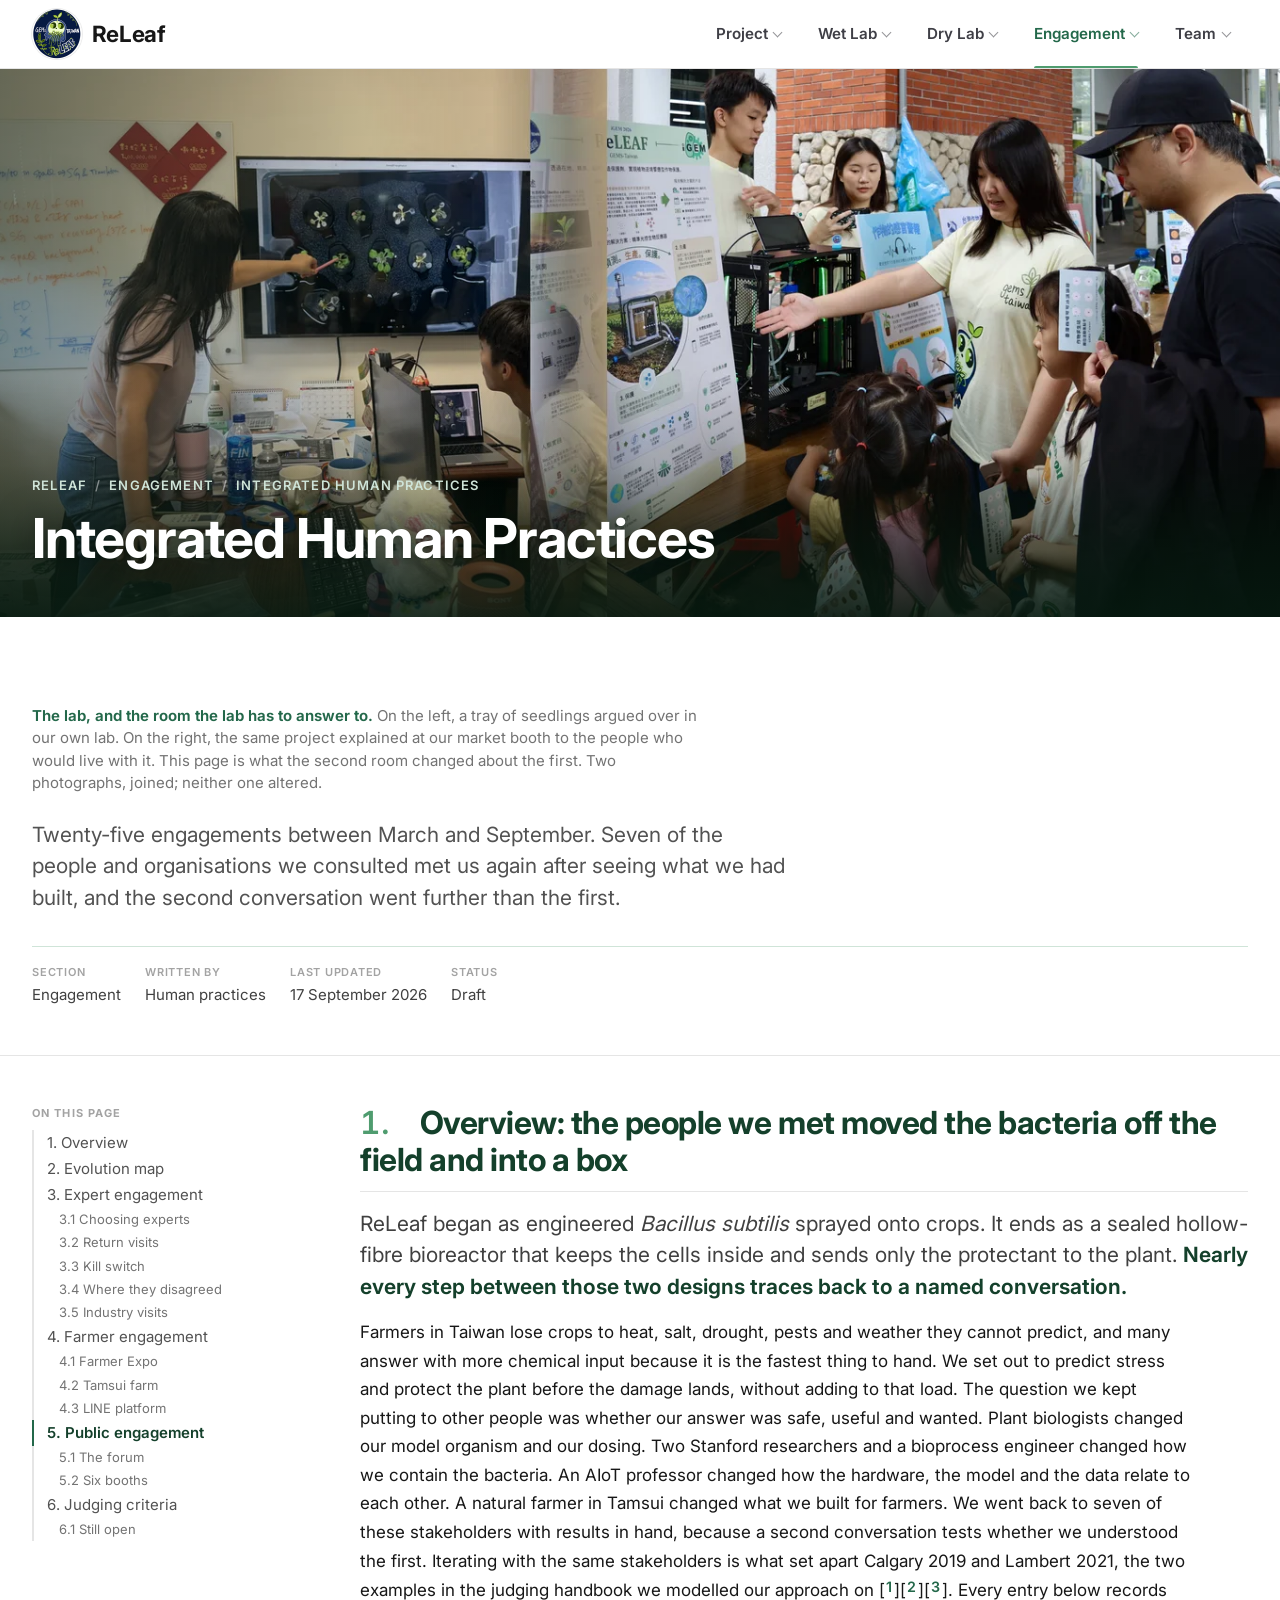
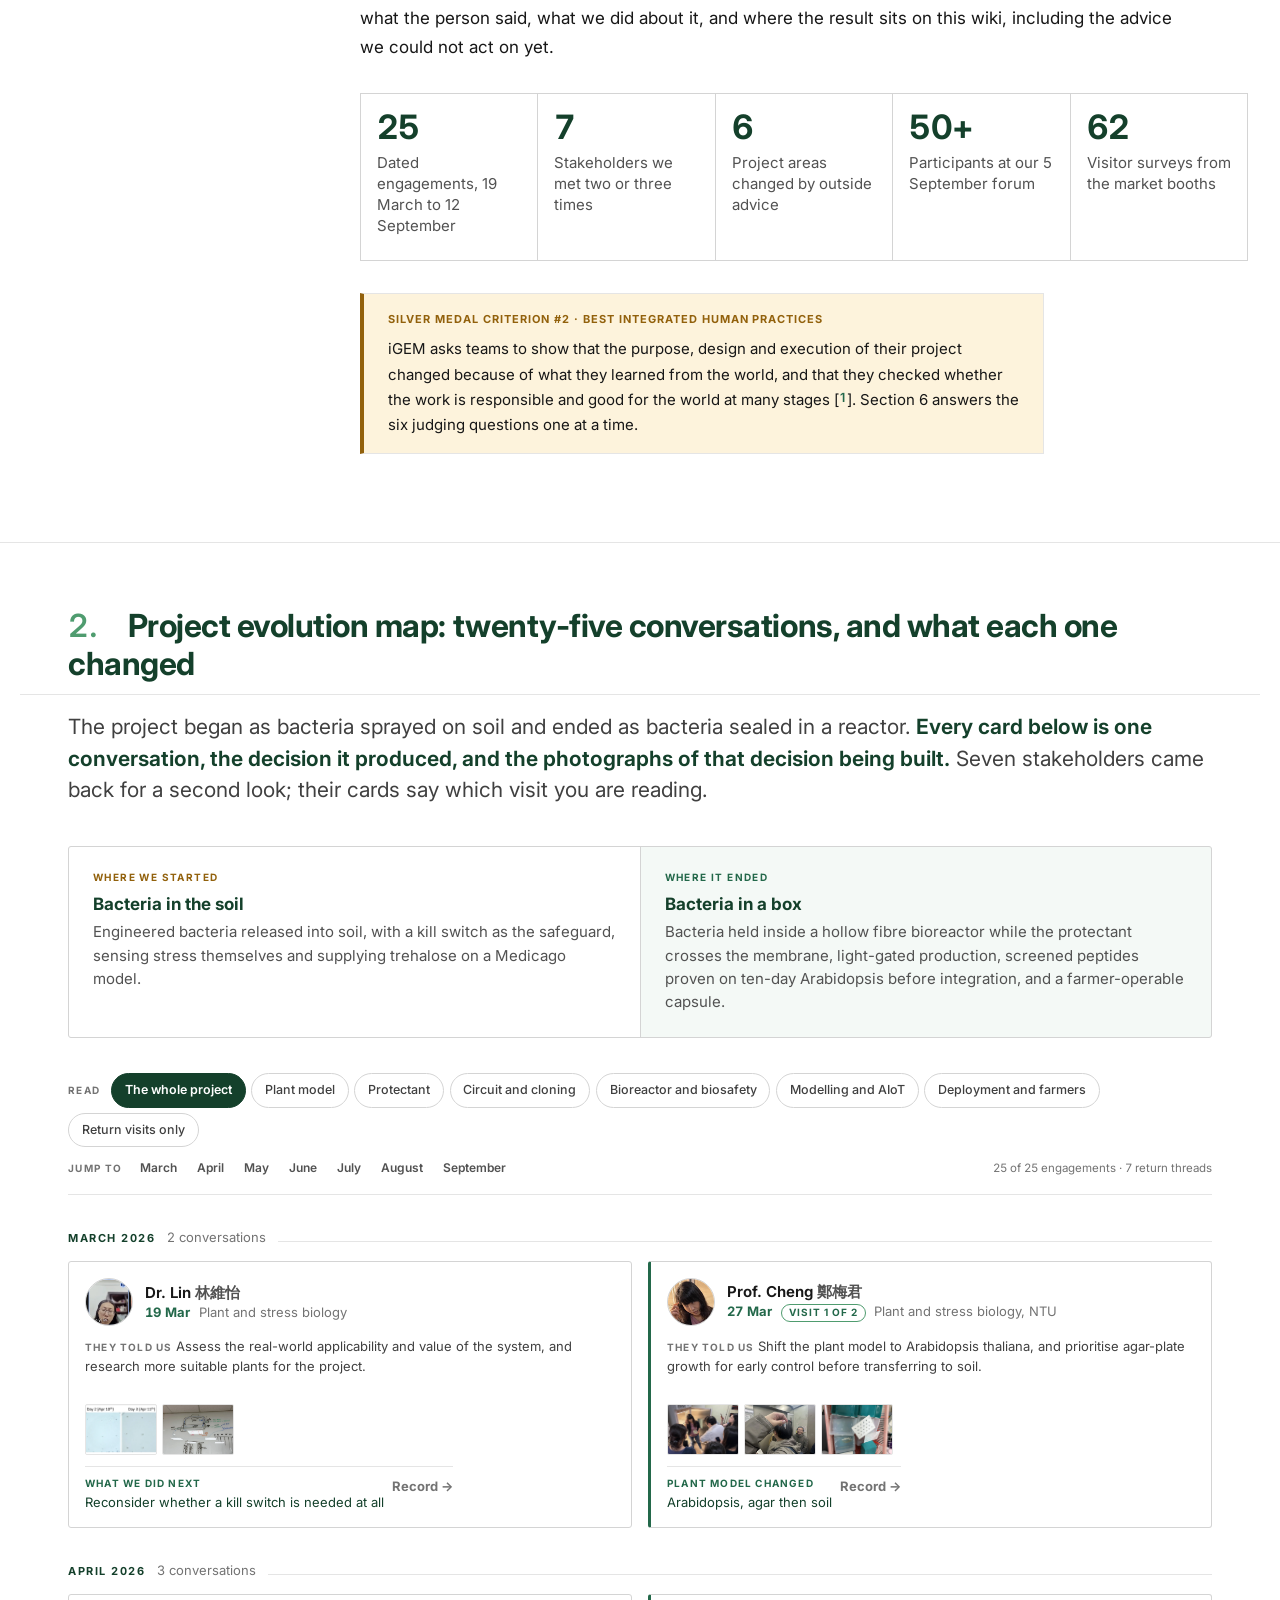
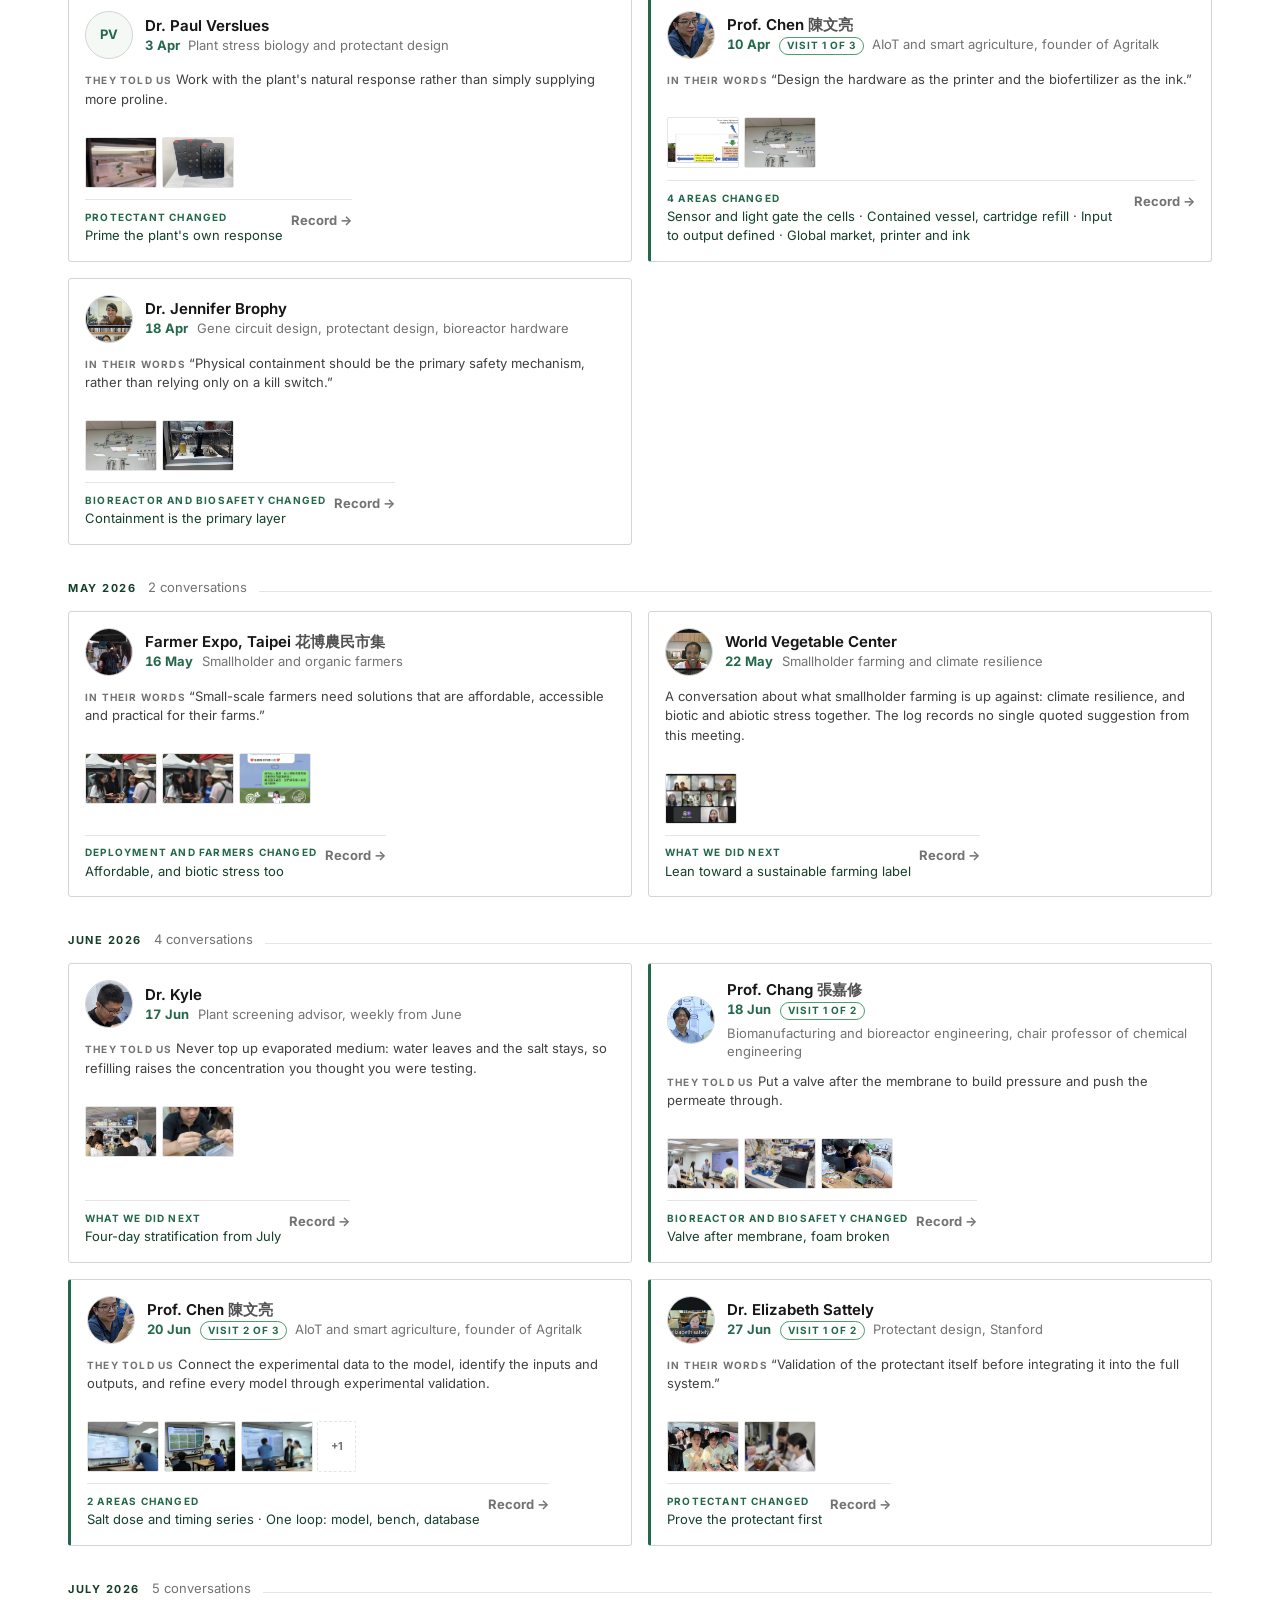
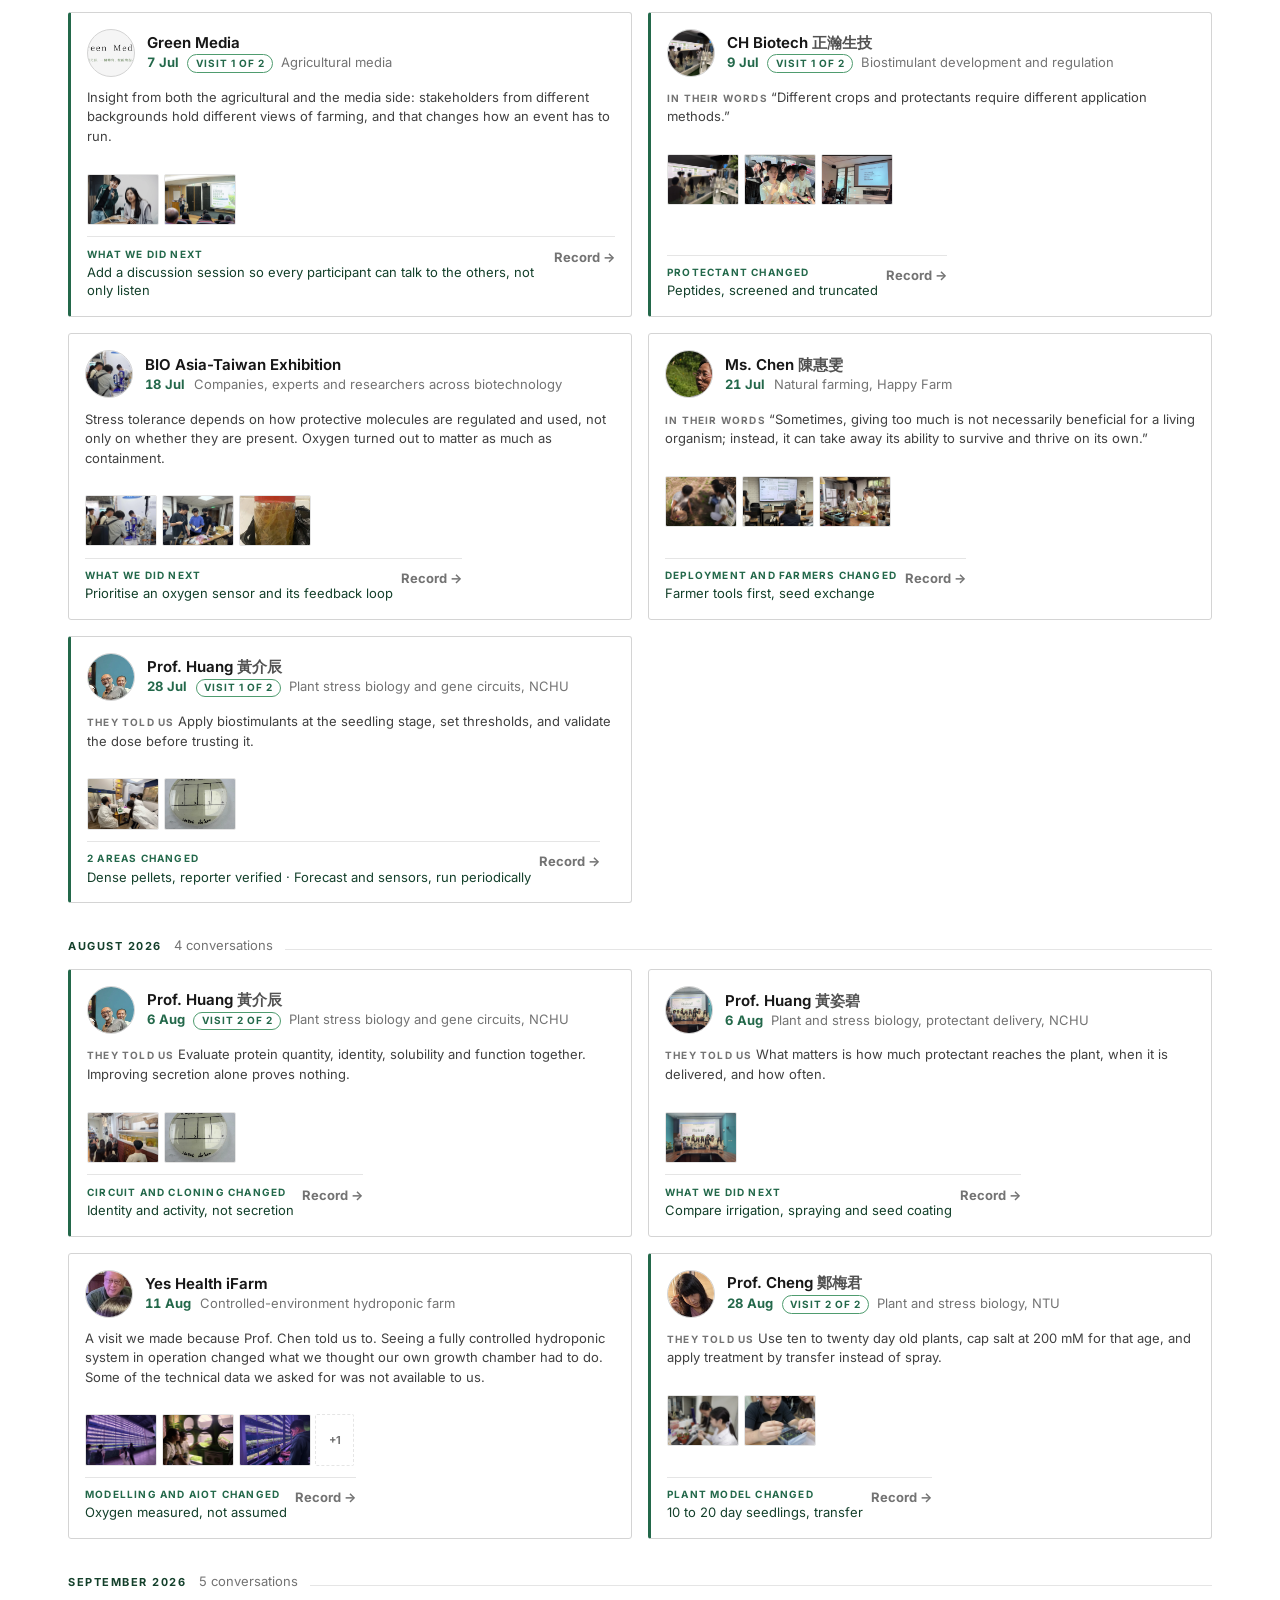
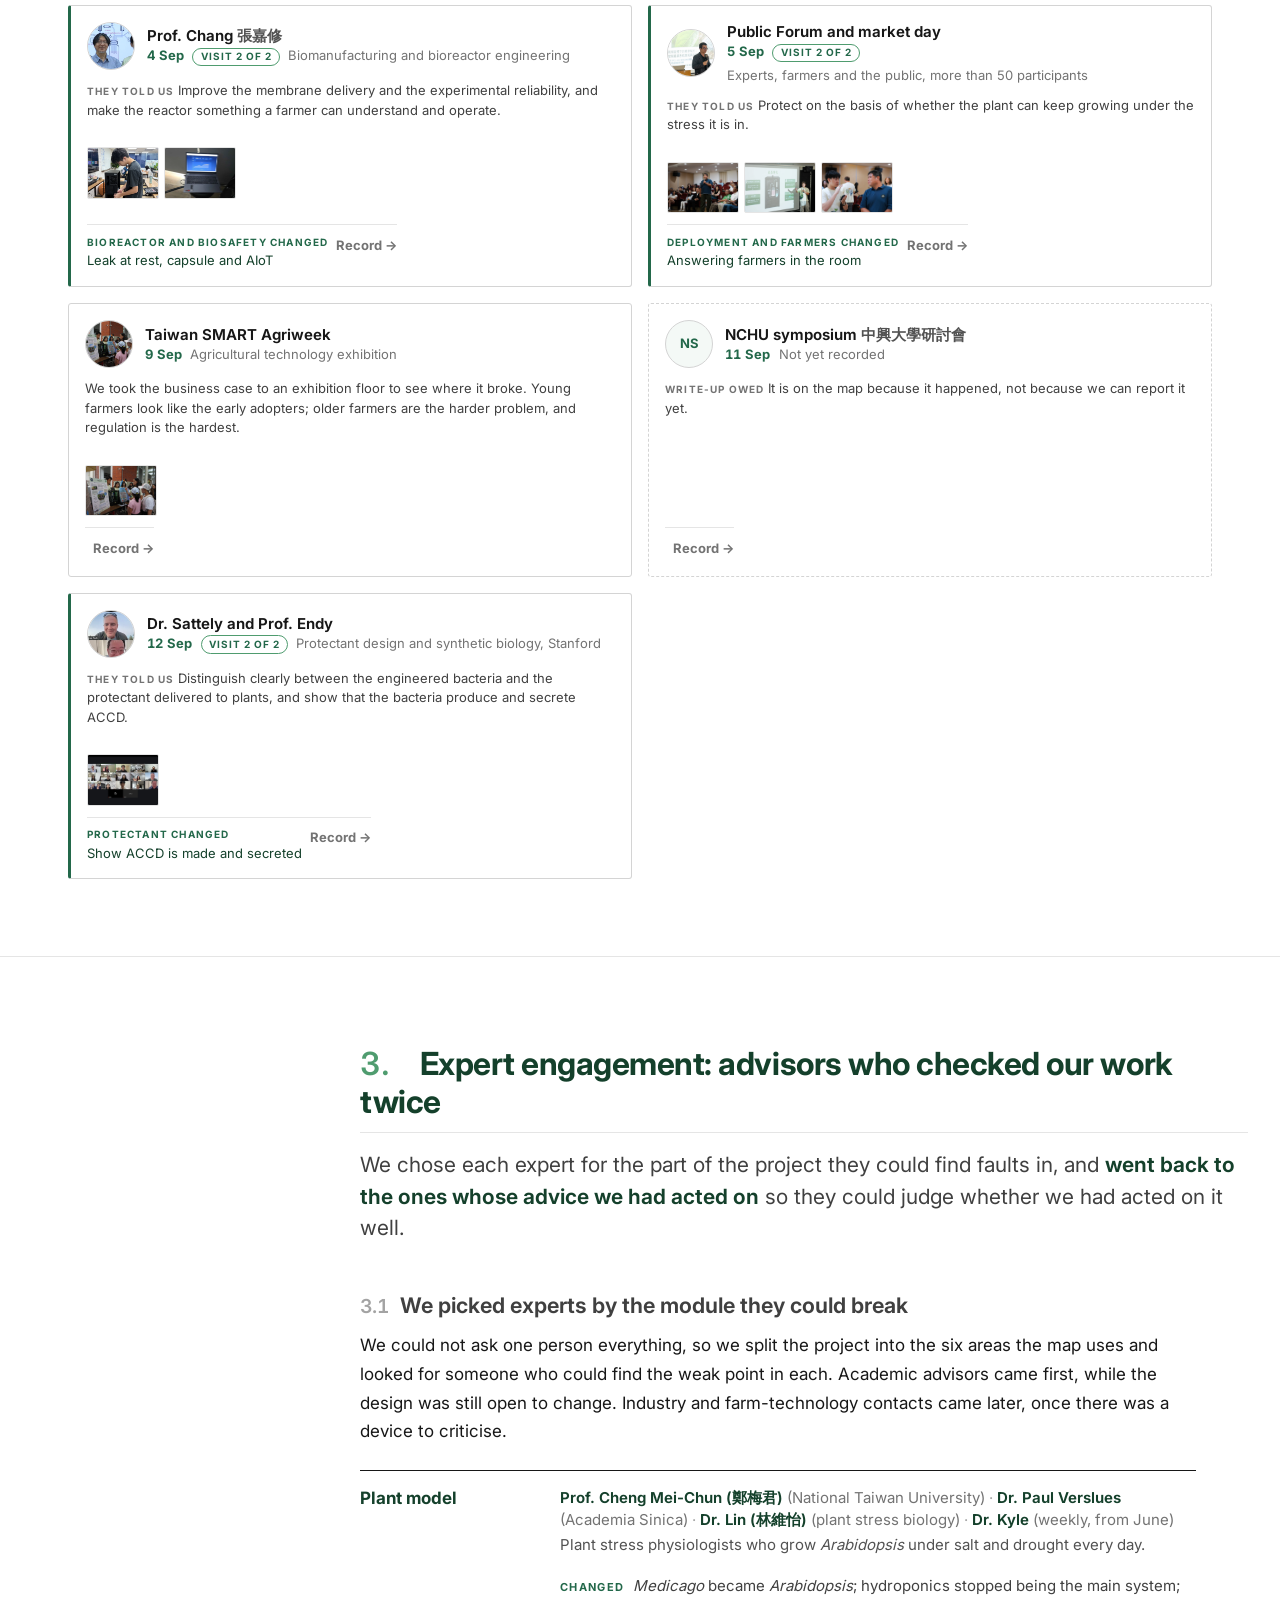
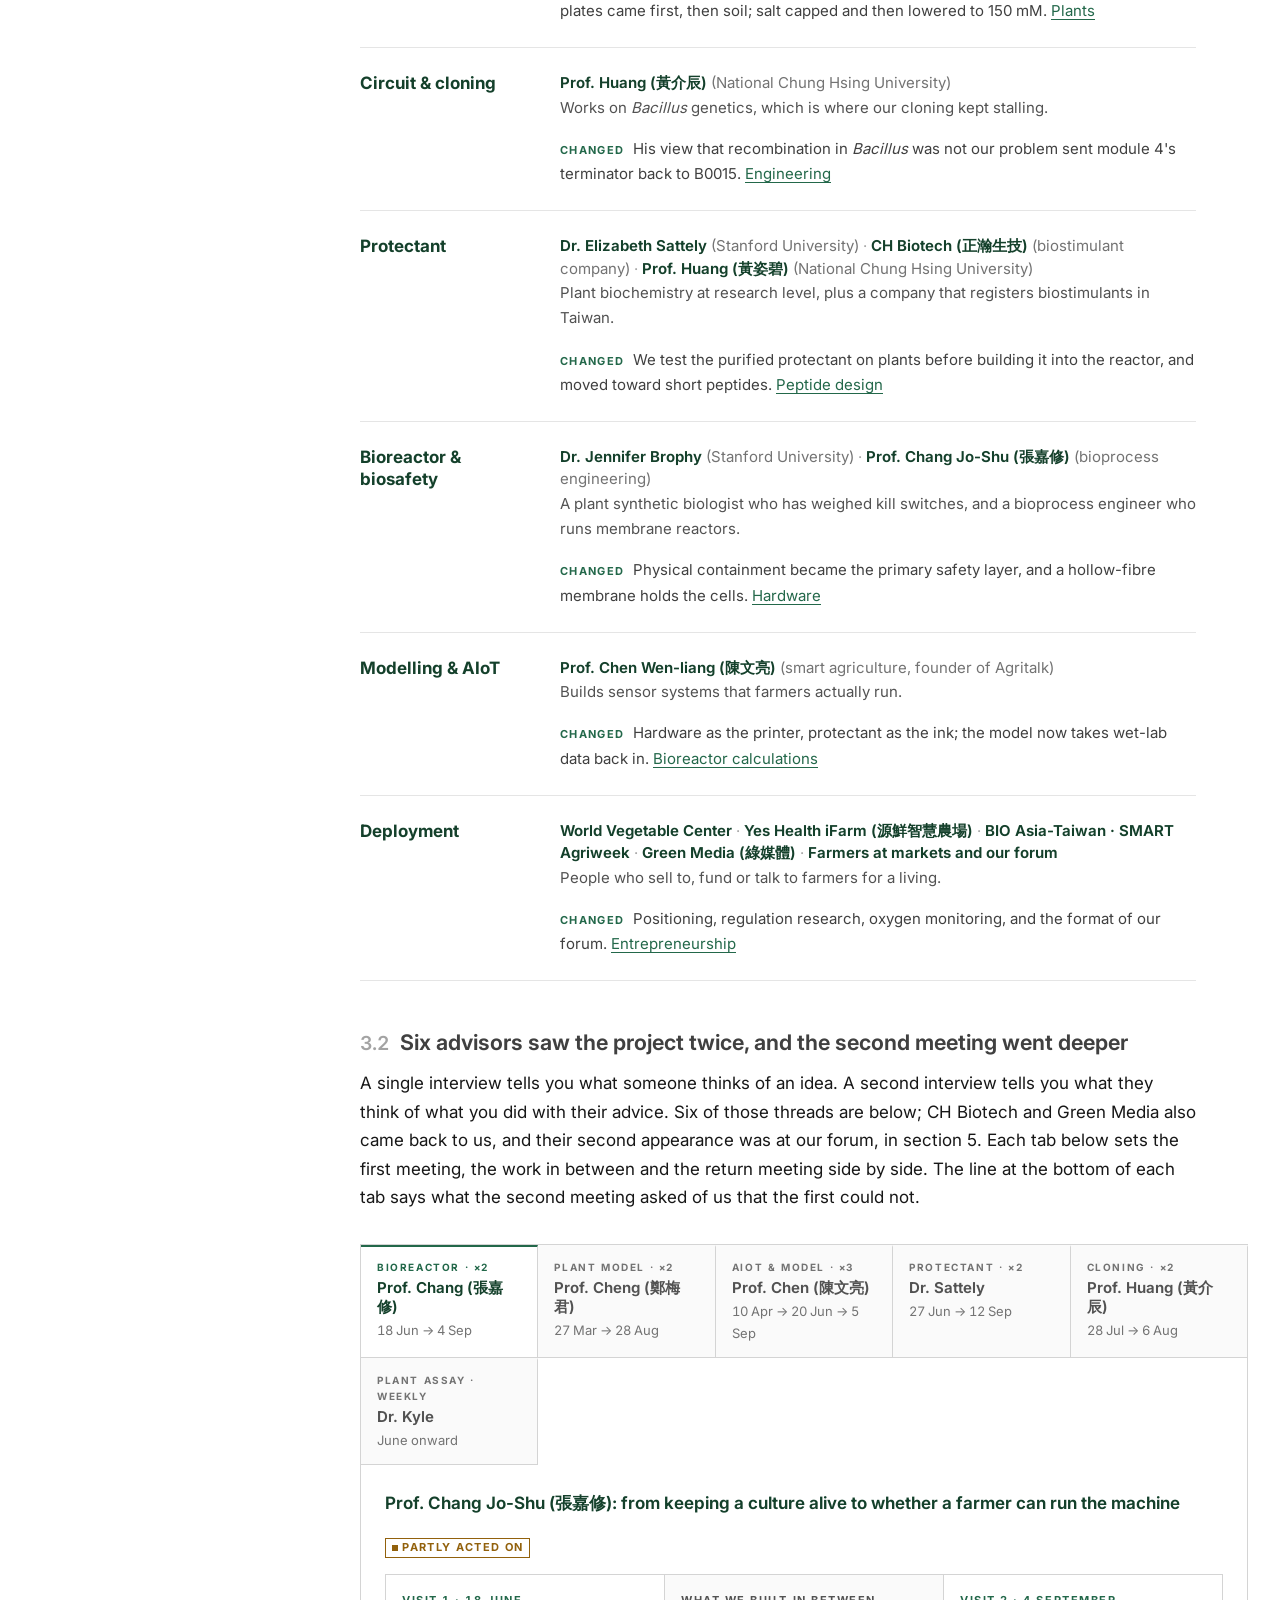
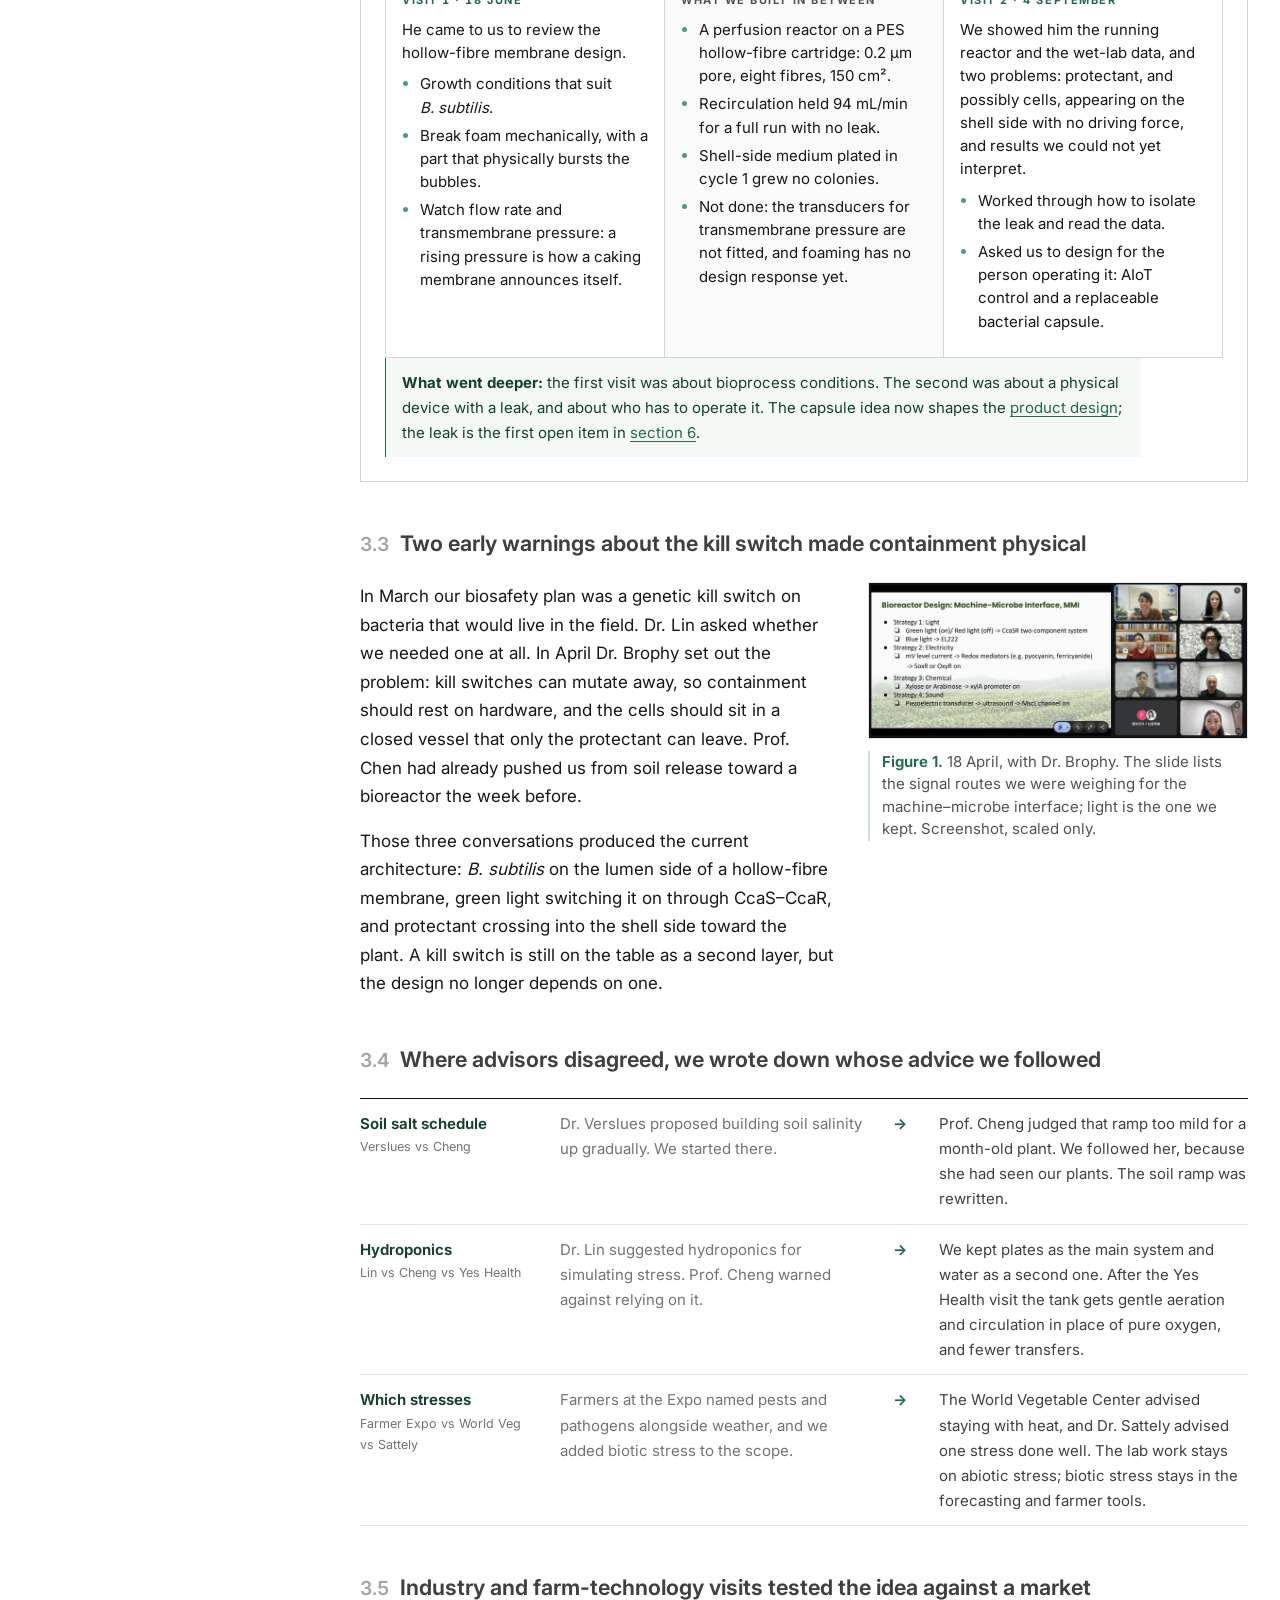
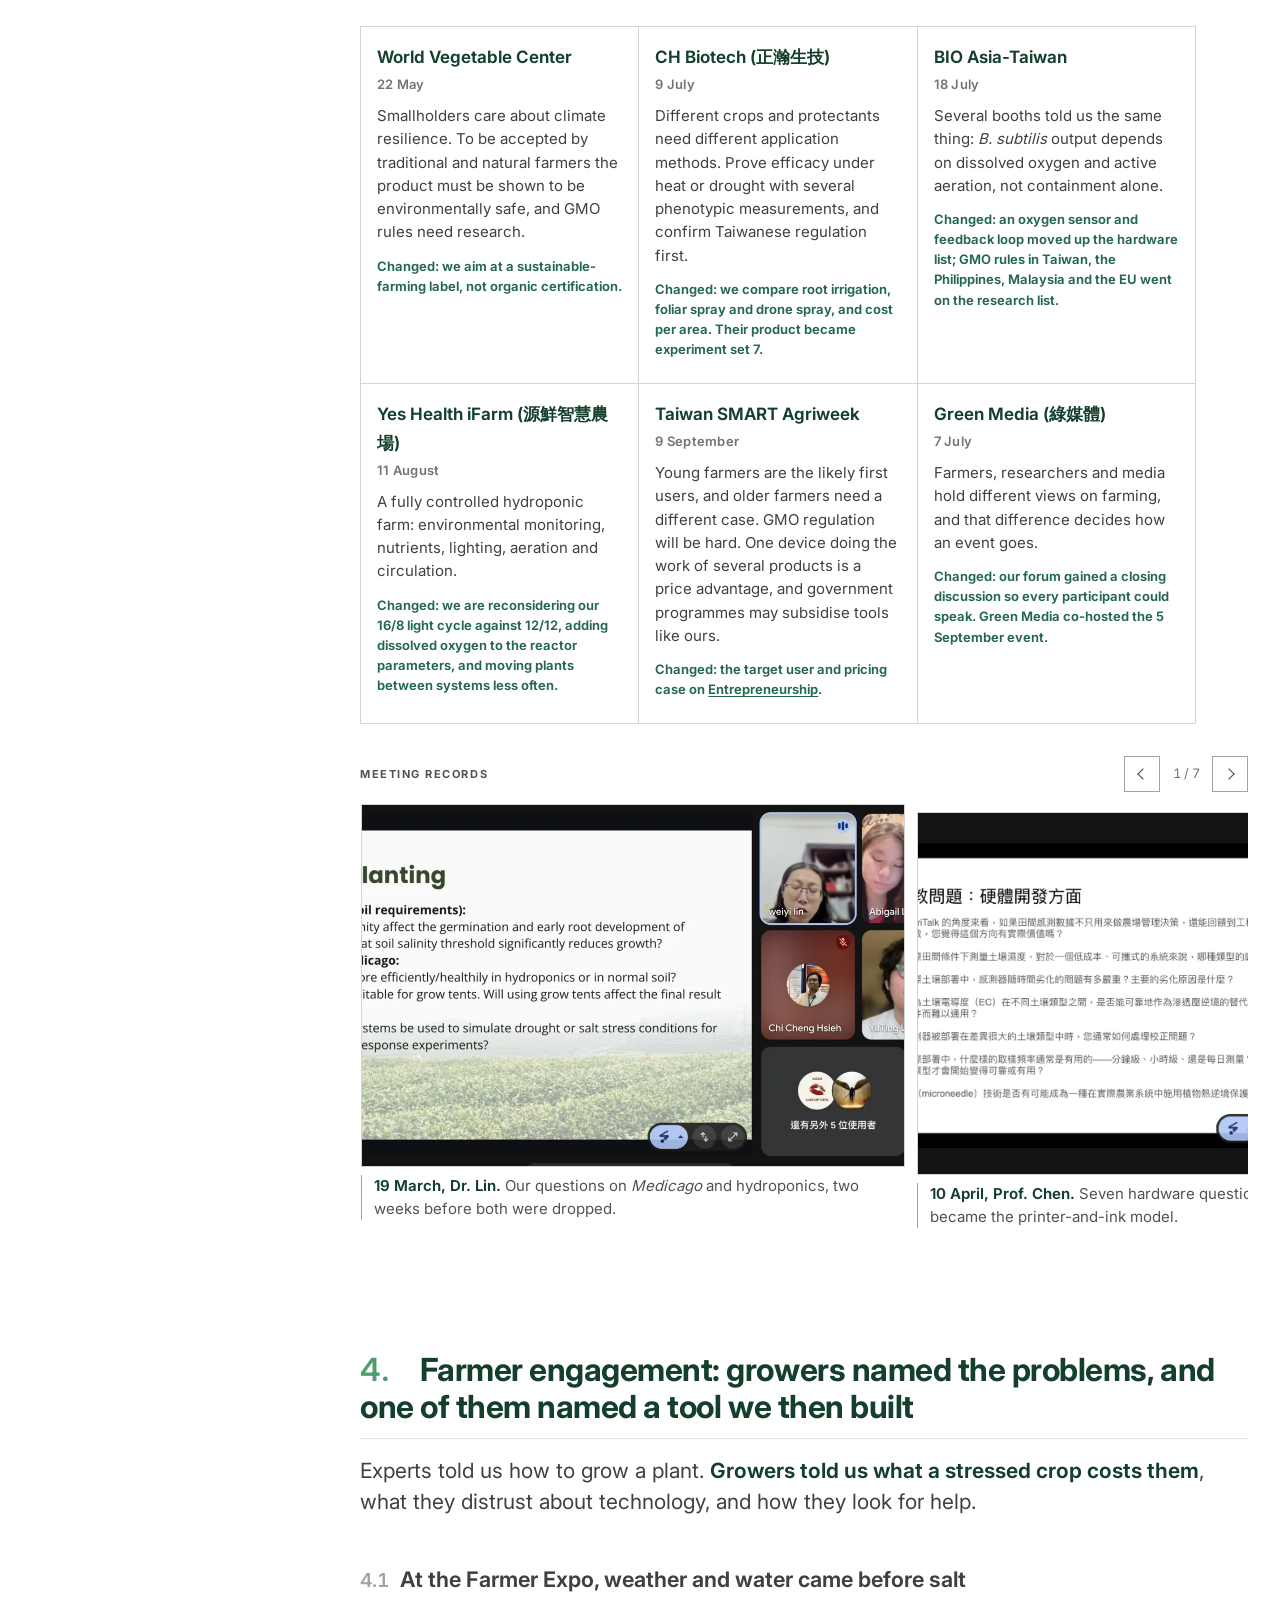
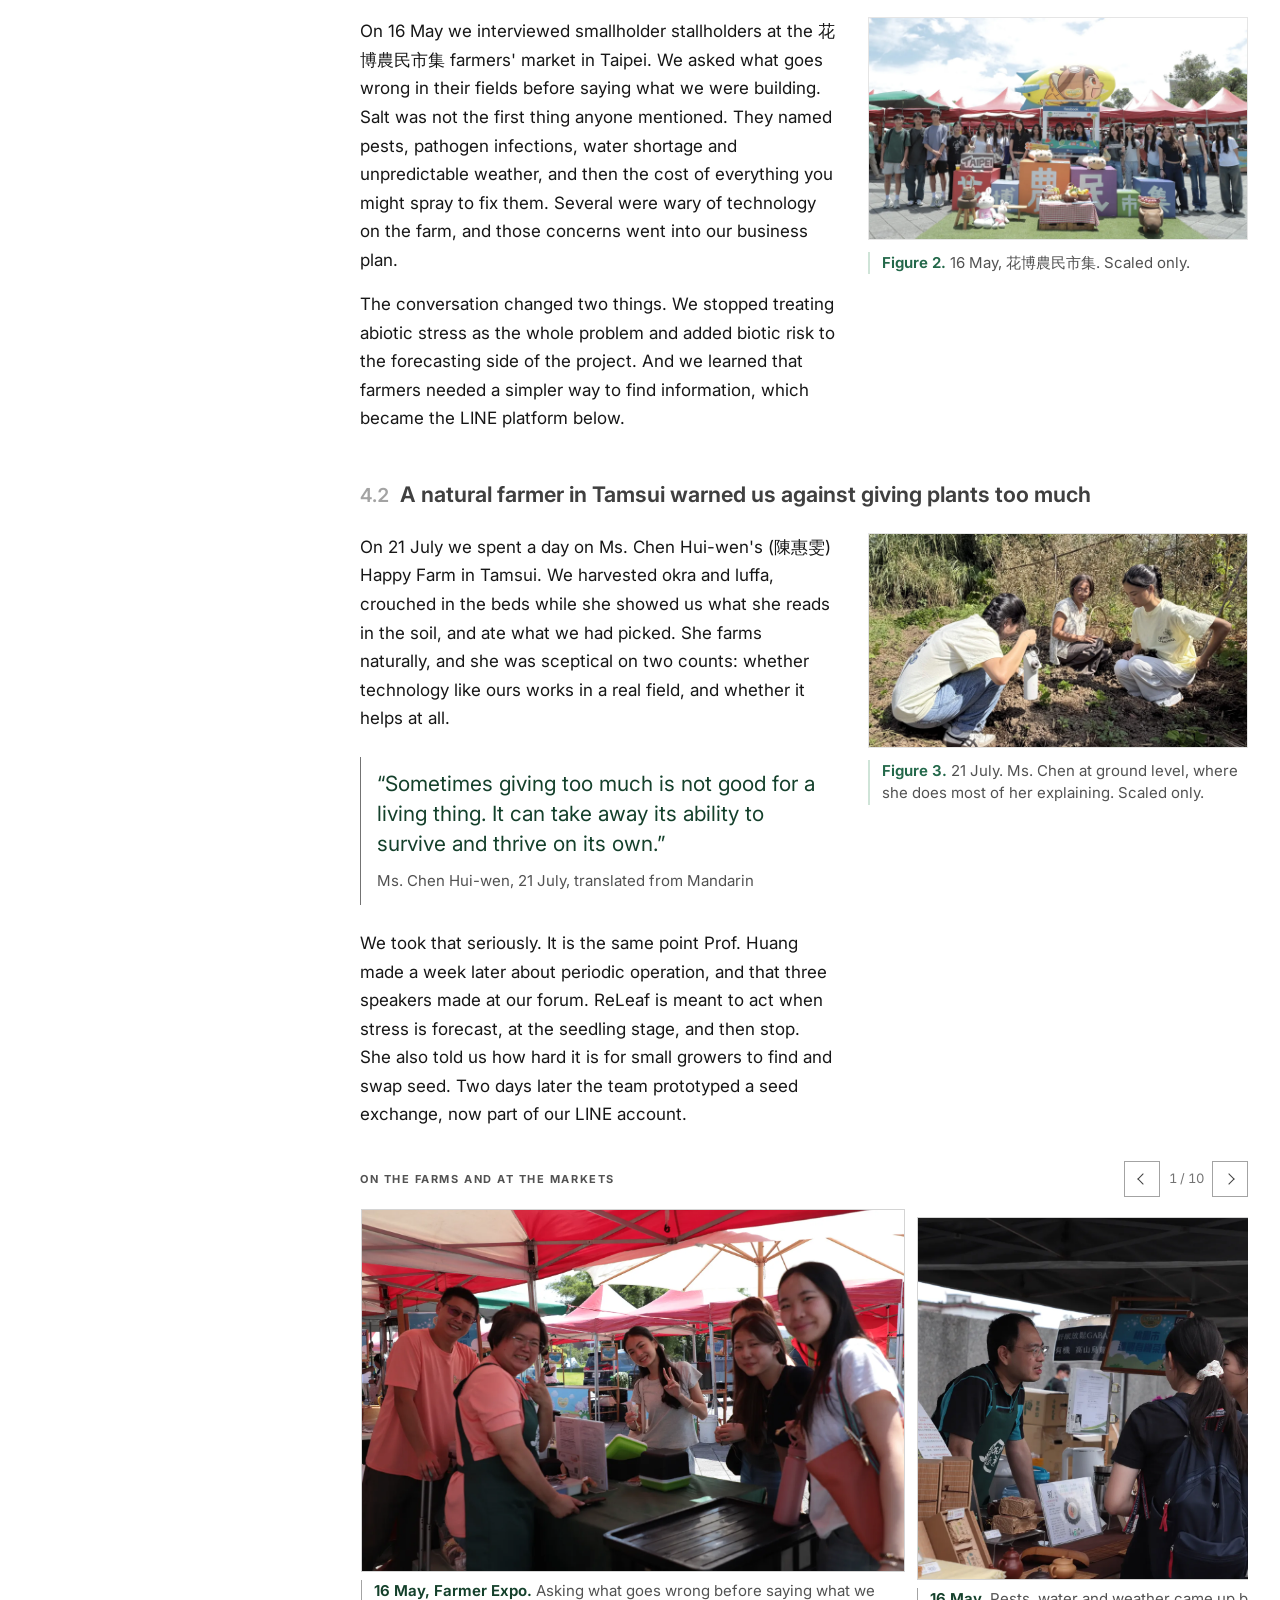
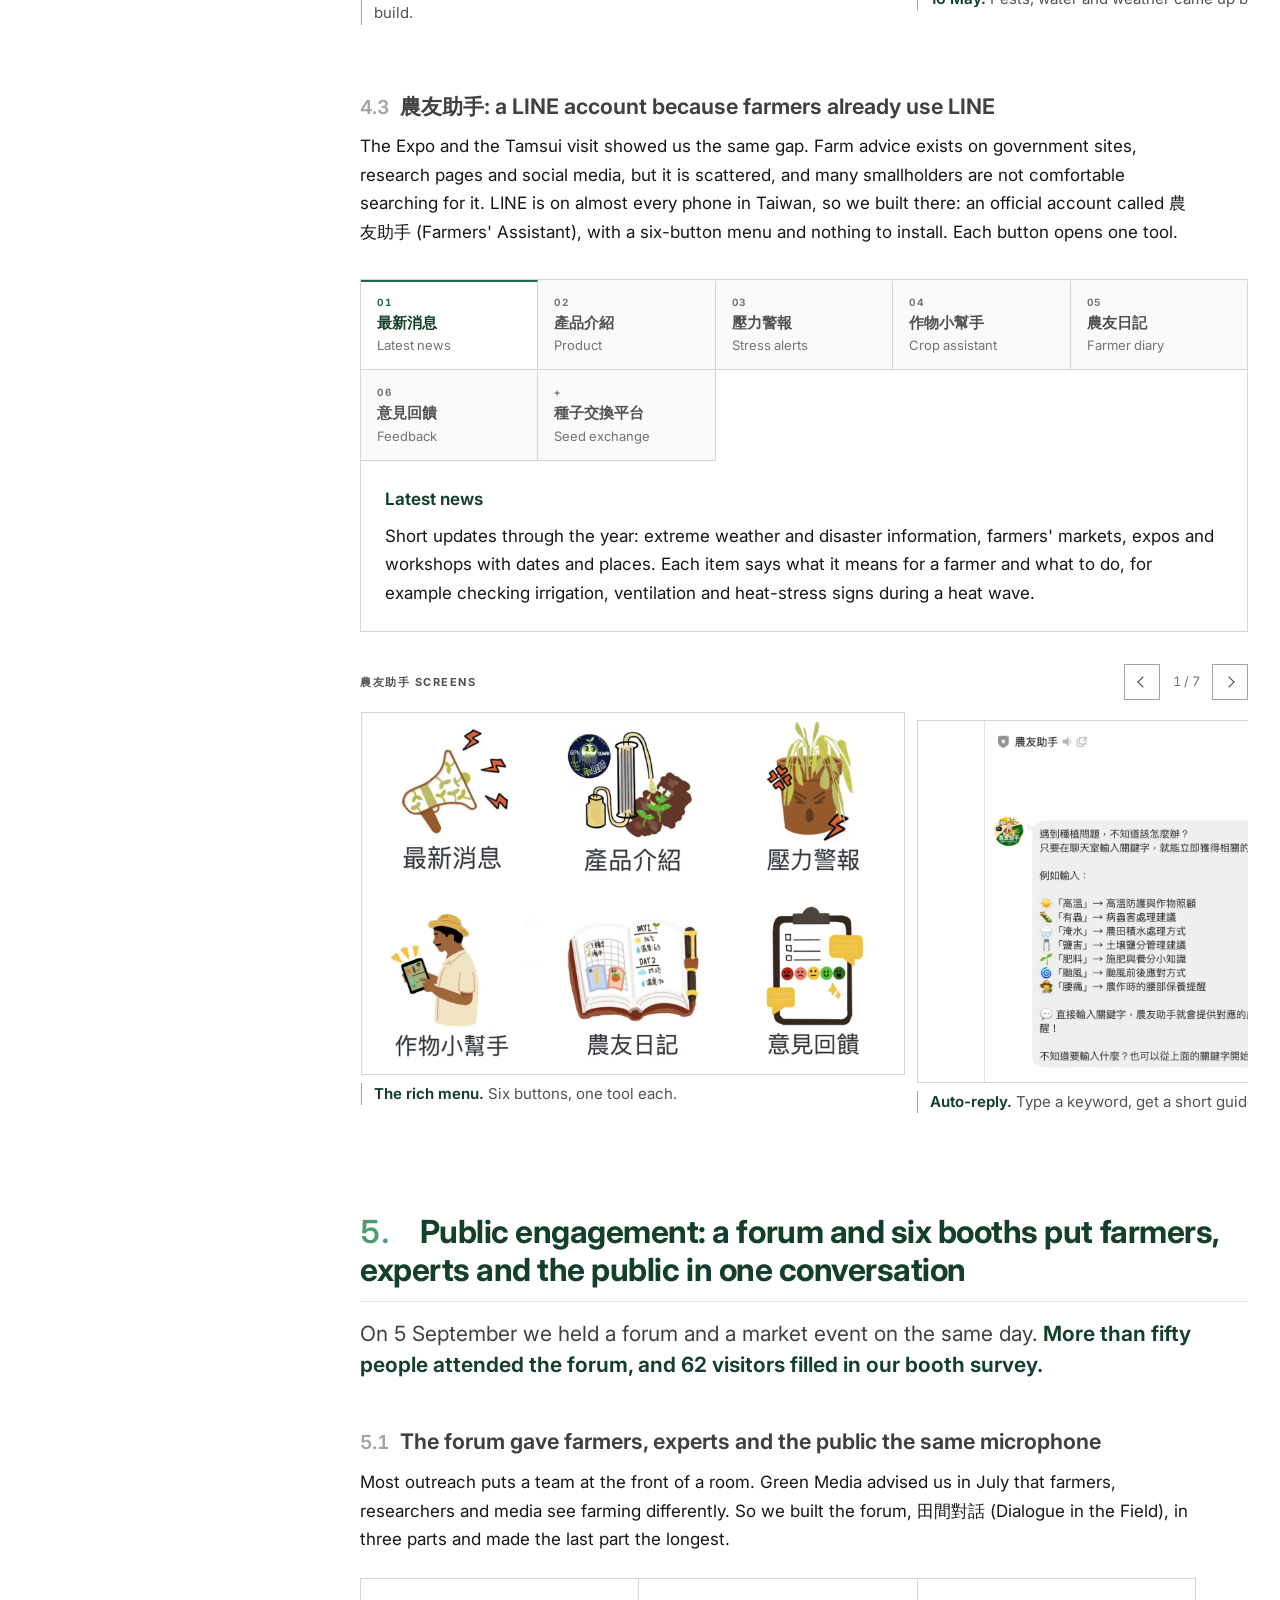
==== commit 85d6e2e8: "The landing visual: the lab and the market booth in one frame Two of the team's own photographs join" ====
--- a/human-practices/index.html
+++ b/human-practices/index.html
@@ -18,14 +18,17 @@
   <div class="sitenav-spacer"></div>
 
   <!-- ================================================== 0 · KEY VISUAL == -->
-  <!-- PLACEHOLDER: replace this photograph with the Canva key visual when it
-       is ready. Export at 2400 px wide, save as
-       assets/img/human-practices/hero-ihp.webp, and change the src below. -->
   <header class="pagehead pagehead--hero">
     <div class="pagehead__hero">
-      <img src="../assets/img/human-practices/forum-dsc-75.webp"
-           alt="A lecture theatre seen from the back rows. A speaker stands at the front beside a projected title slide reading 田間對話, and the seats in front of him are filled with farmers, researchers and students."
-           width="1600" height="900" fetchpriority="high" />
+      <picture>
+        <source type="image/webp"
+                srcset="../assets/img/human-practices/hero-ihp-1400.webp 1400w,
+                        ../assets/img/human-practices/hero-ihp-2400.webp 2400w"
+                sizes="100vw" />
+        <img src="../assets/img/human-practices/hero-ihp-1400.jpg"
+             alt="One landscape frame made of two photographs. On the left, a student points at a screen showing a tray of seedlings while another watches from a desk covered in lab notes. On the right, students at a market booth explain the ReLeaf poster and the reactor to a family, with children pressing in at the front."
+             width="2400" height="1000" fetchpriority="high" />
+      </picture>
       <div class="pagehead__heroinner">
         <p class="pagehead__eyebrow">
           <a href="../">ReLeaf</a> <i>/</i> Engagement <i>/</i> Integrated Human Practices
@@ -35,7 +38,7 @@
     </div>
 
     <div class="pagehead__inner">
-      <p class="pagehead__herocap"><b>5 September, the public forum.</b> Farmers, researchers and the public in one room, six months after our first expert consult. Several people in that audience had already seen the project twice.</p>
+      <p class="pagehead__herocap"><b>The lab, and the room the lab has to answer to.</b> On the left, a tray of seedlings argued over in our own lab. On the right, the same project explained at our market booth to the people who would live with it. This page is what the second room changed about the first. Two photographs, joined; neither one altered.</p>
       <p class="pagehead__lede">Twenty-five engagements between March and September. Seven of the people and organisations we consulted met us again after seeing what we had built, and the second conversation went further than the first.</p>
       <ul class="pagehead__meta">
         <li><b>Section</b><span>Engagement</span></li>
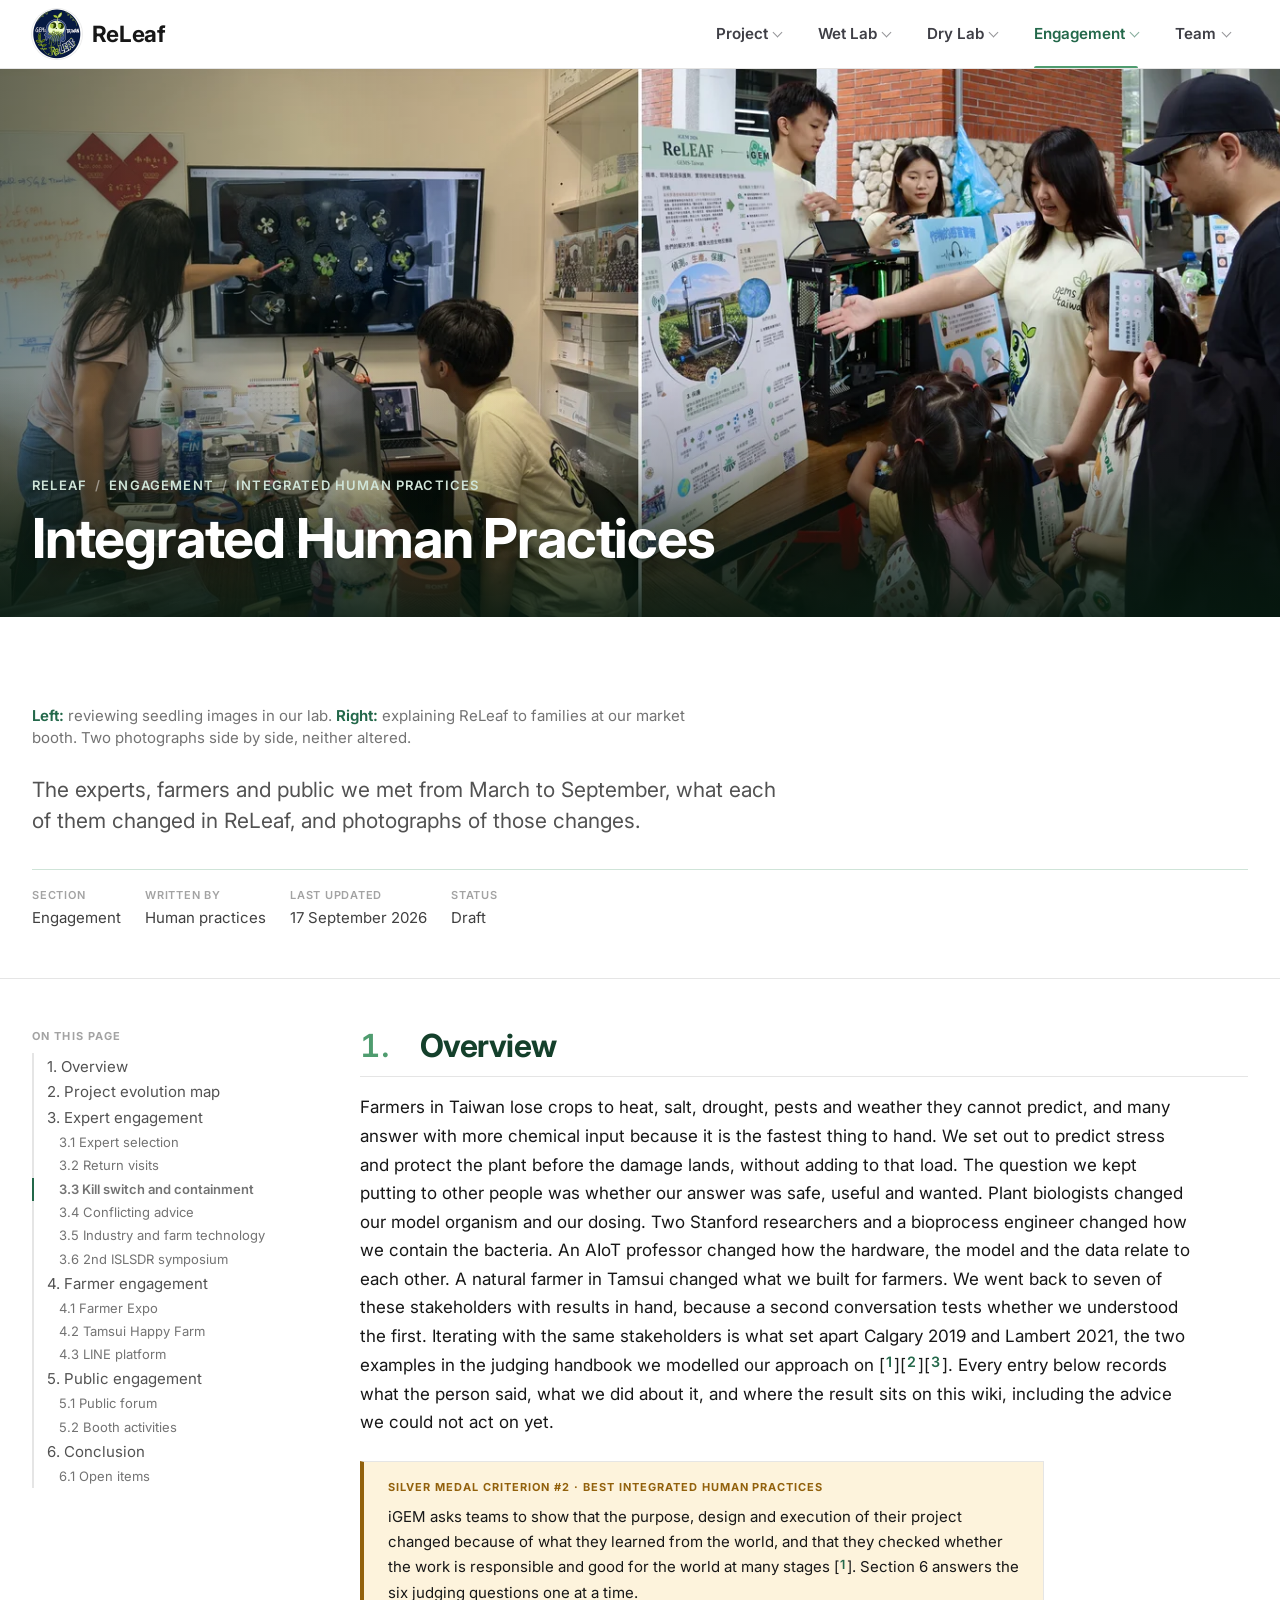
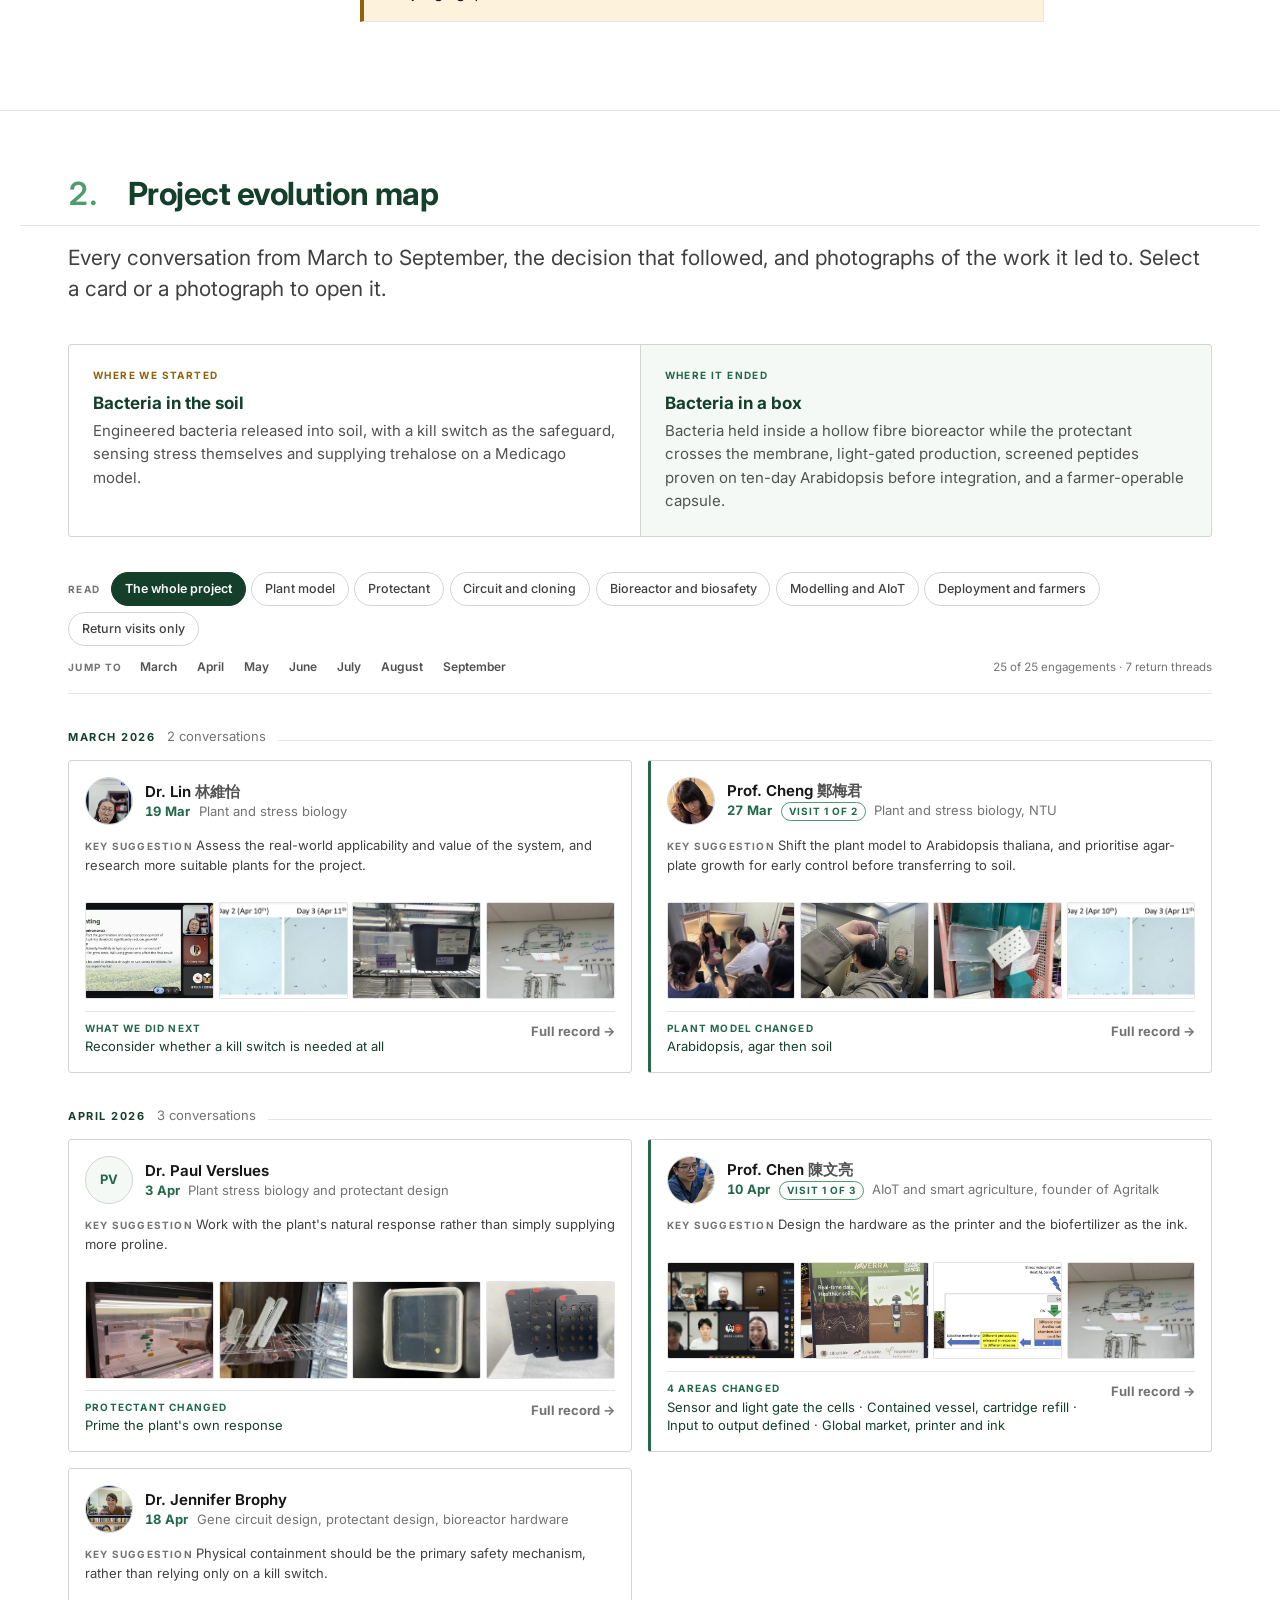
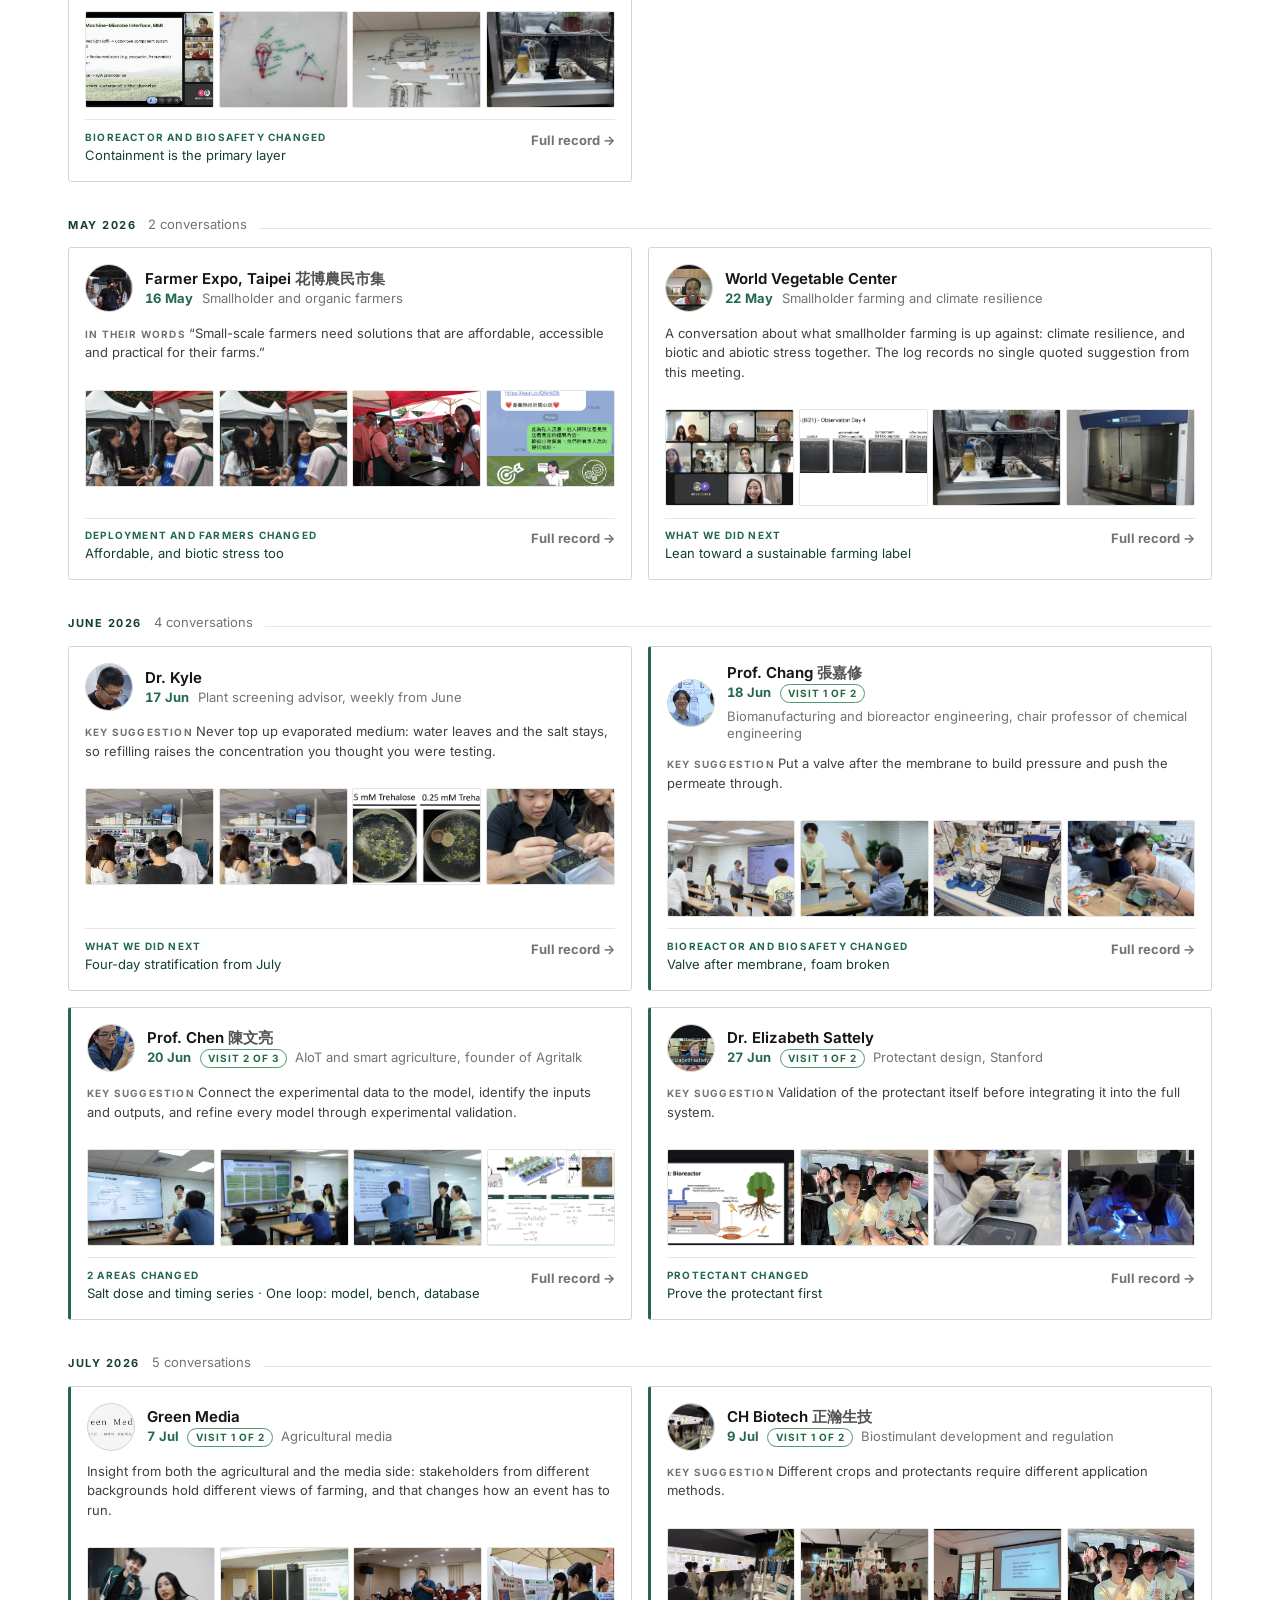
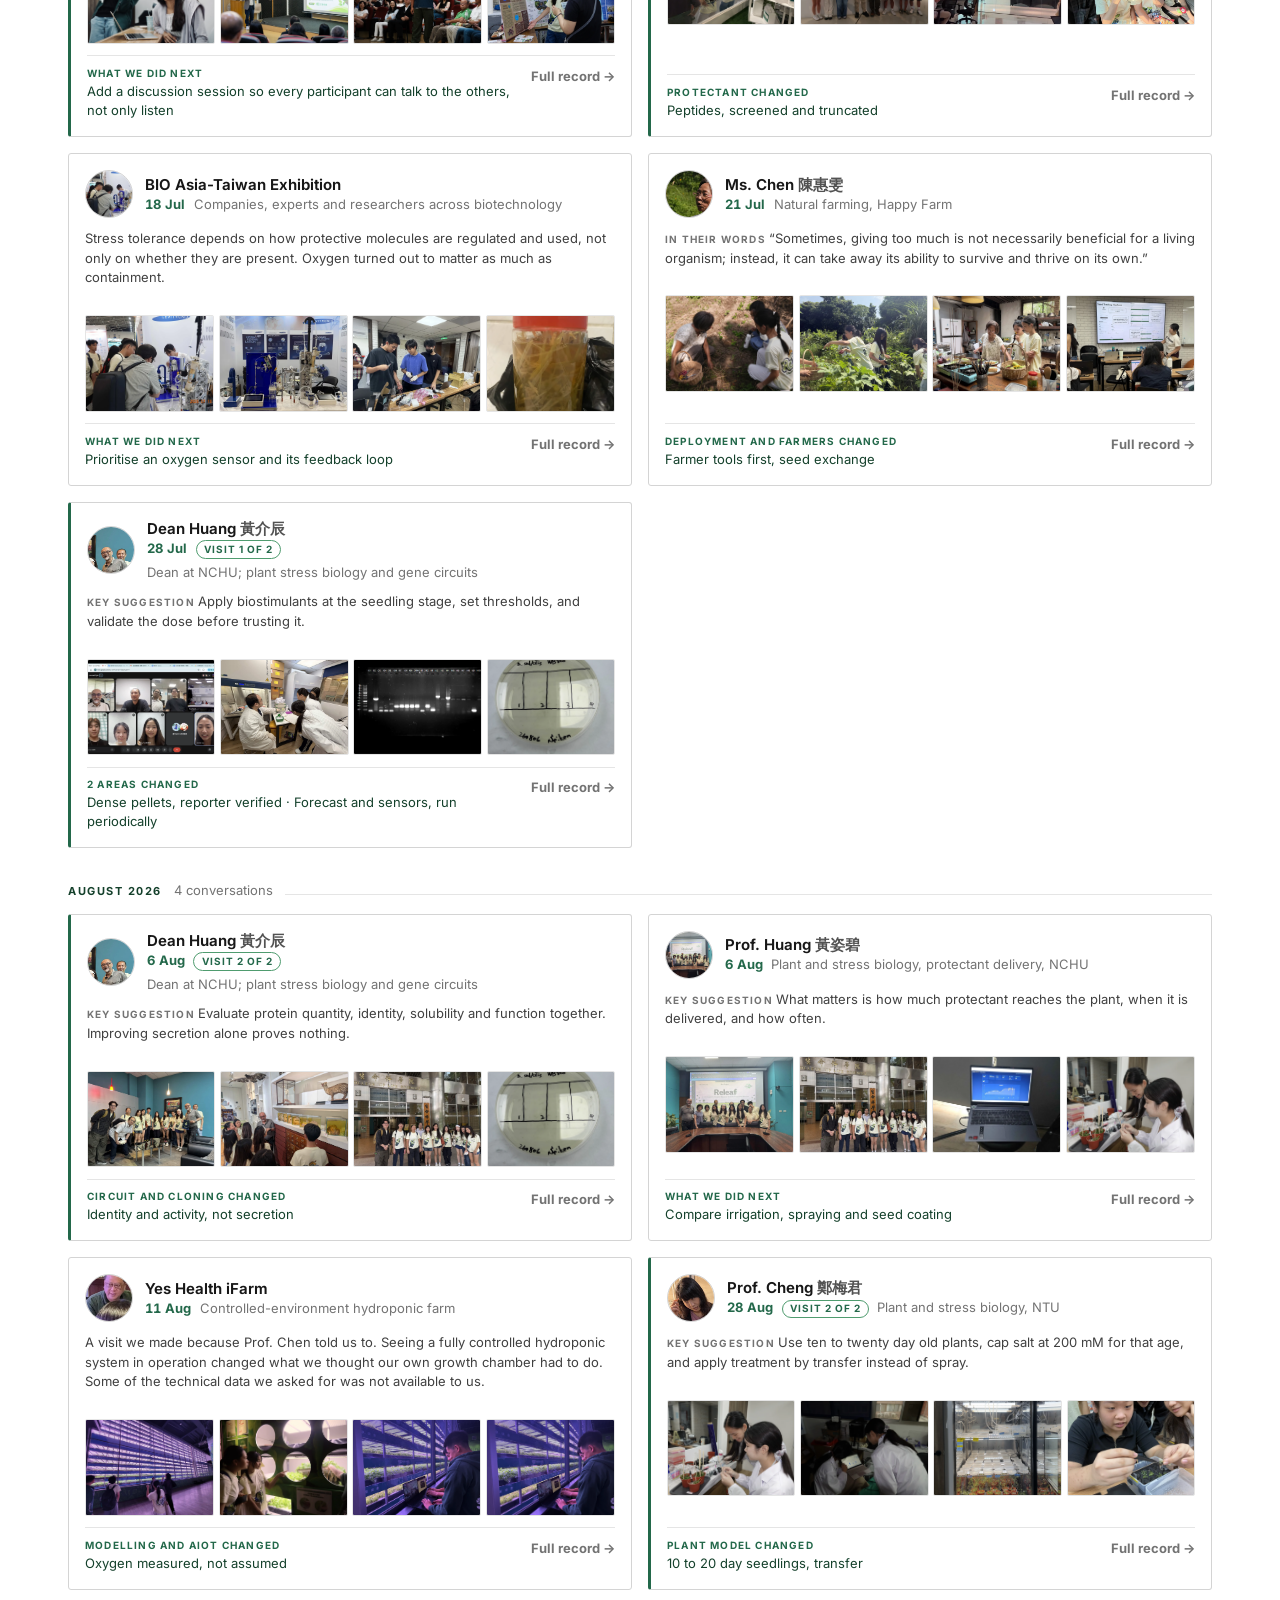
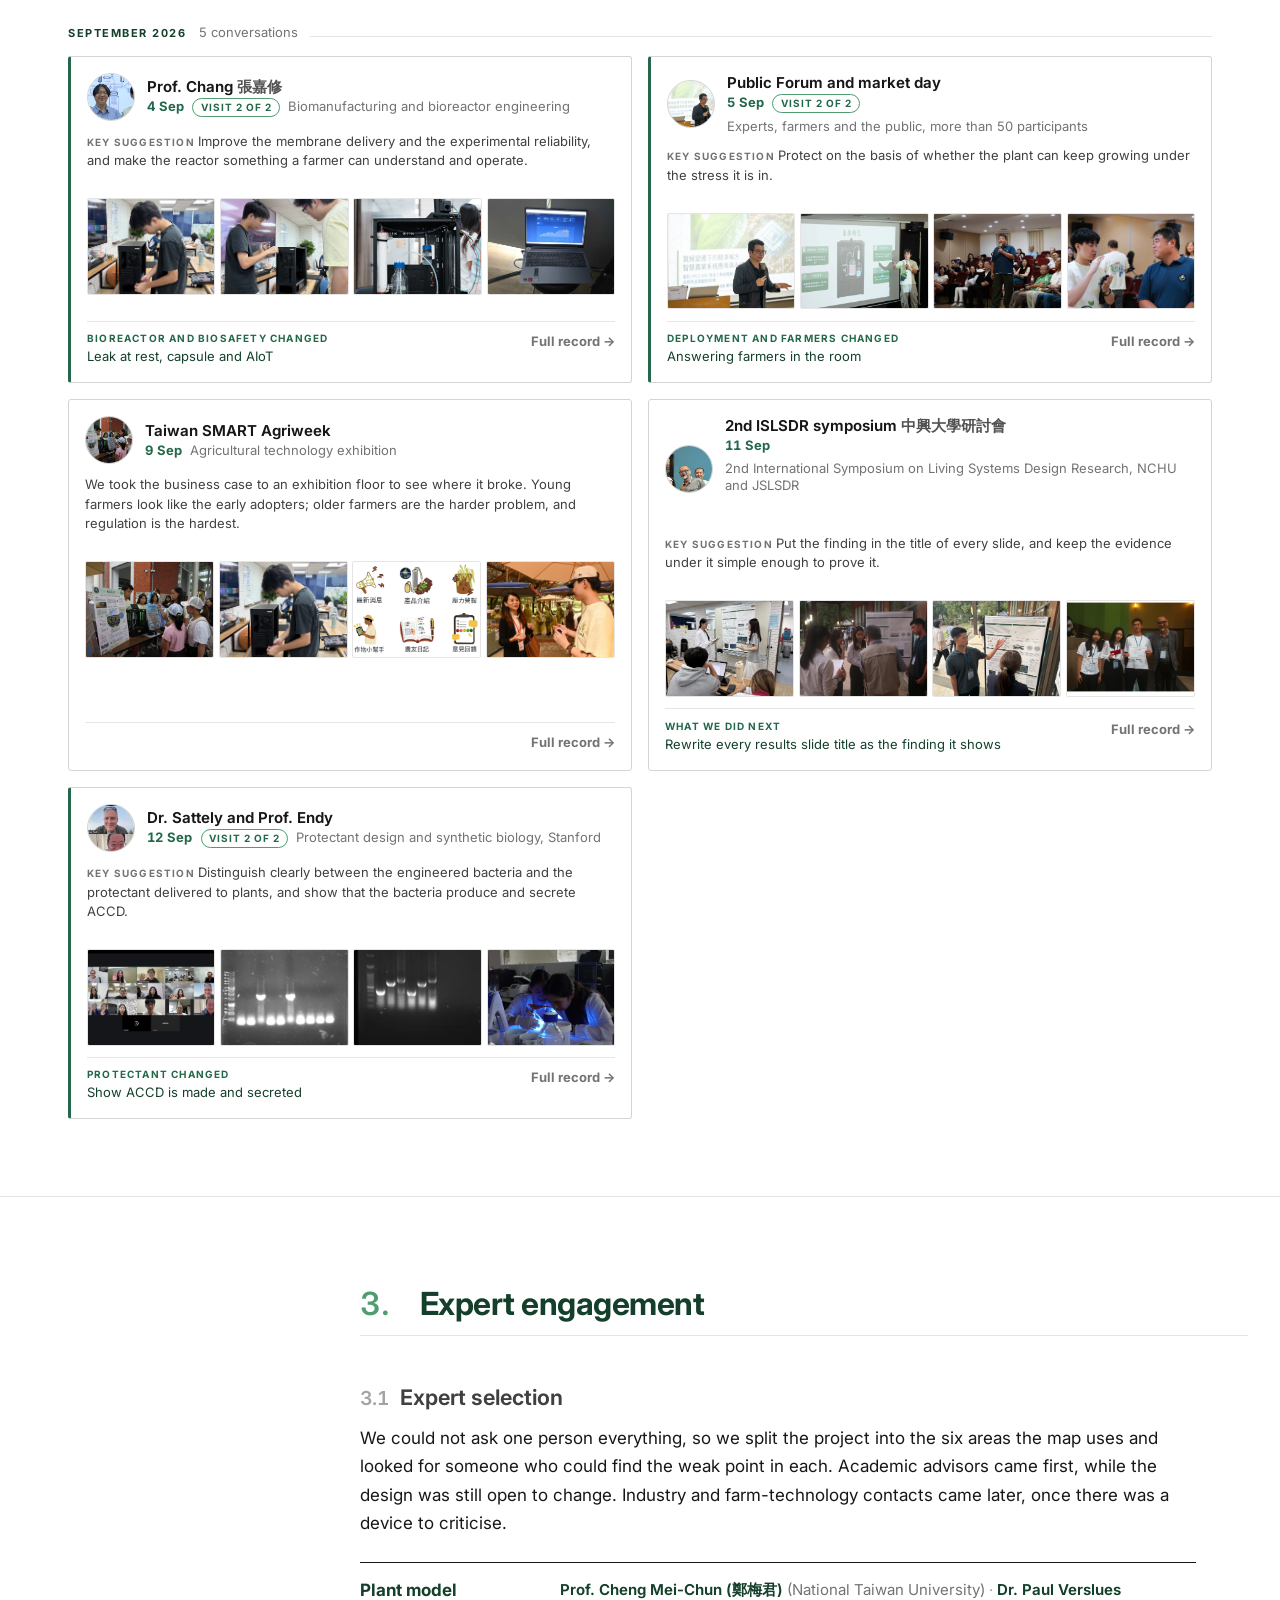
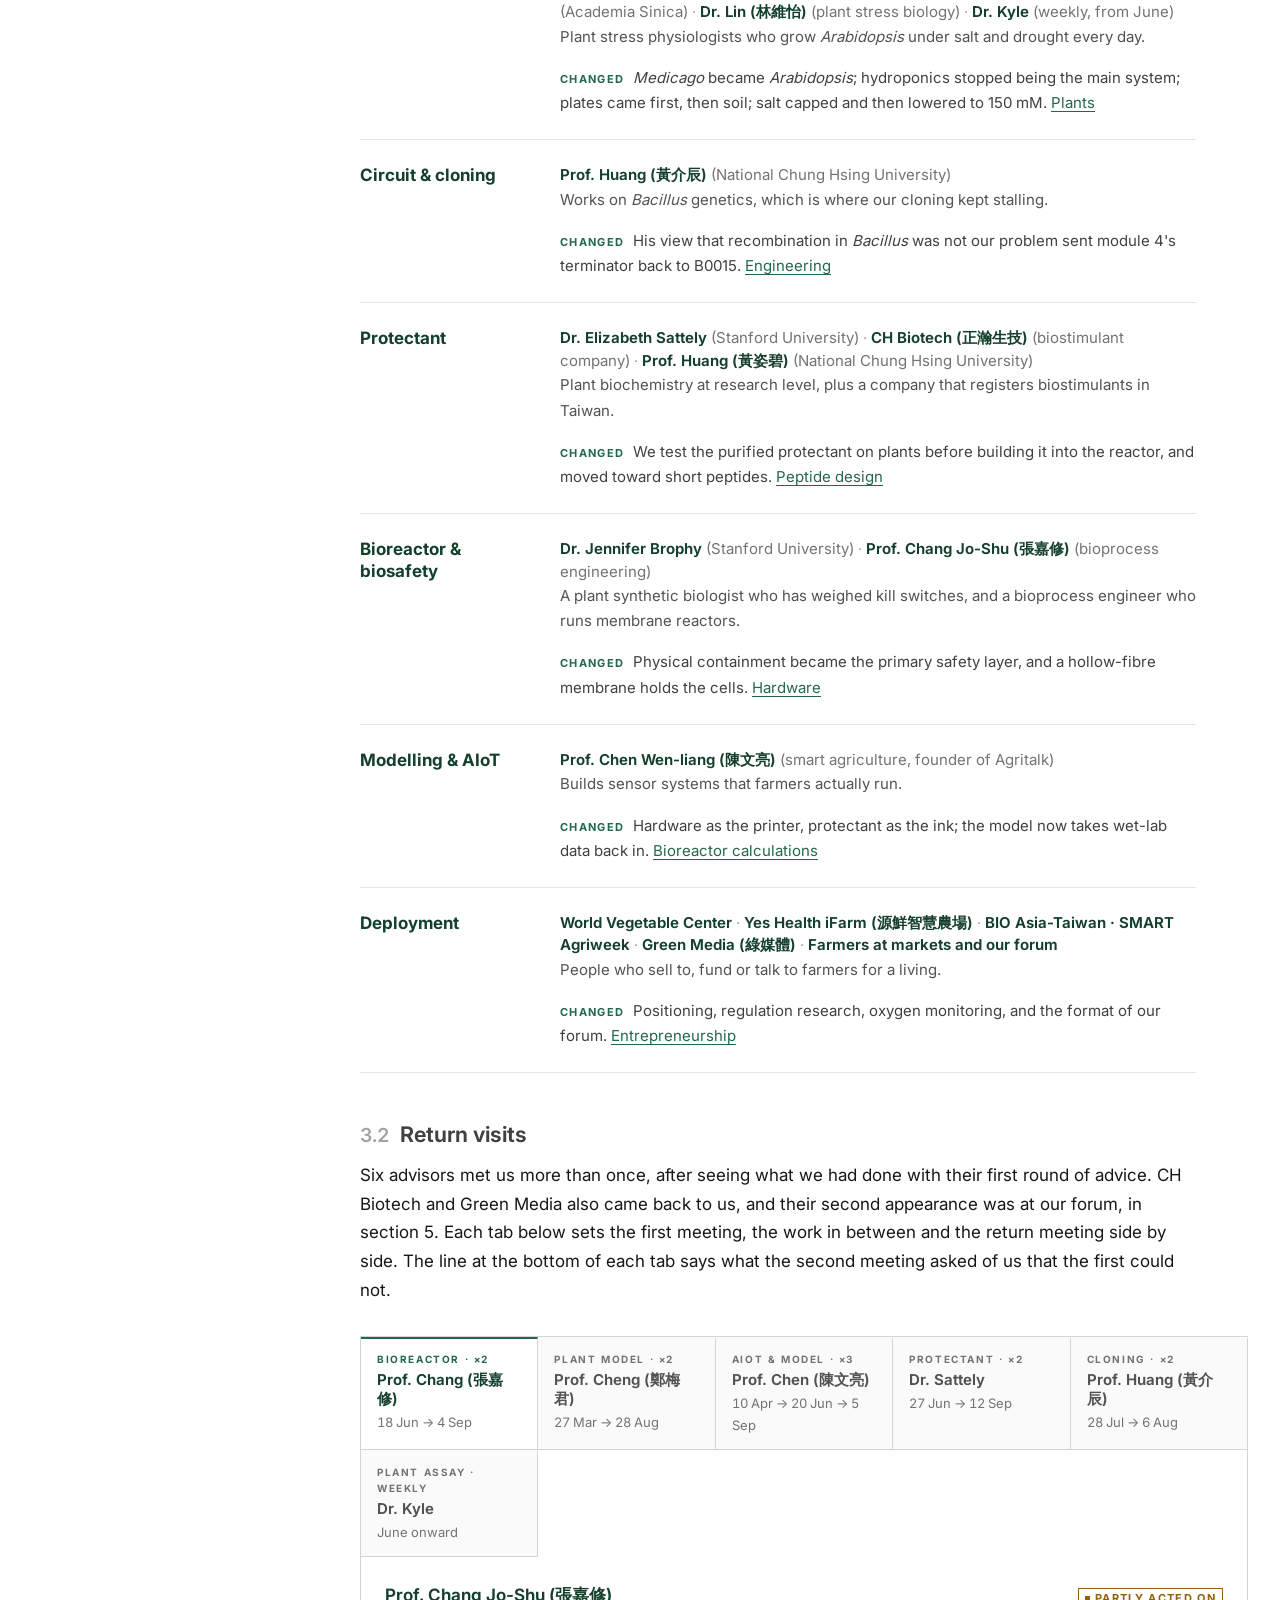
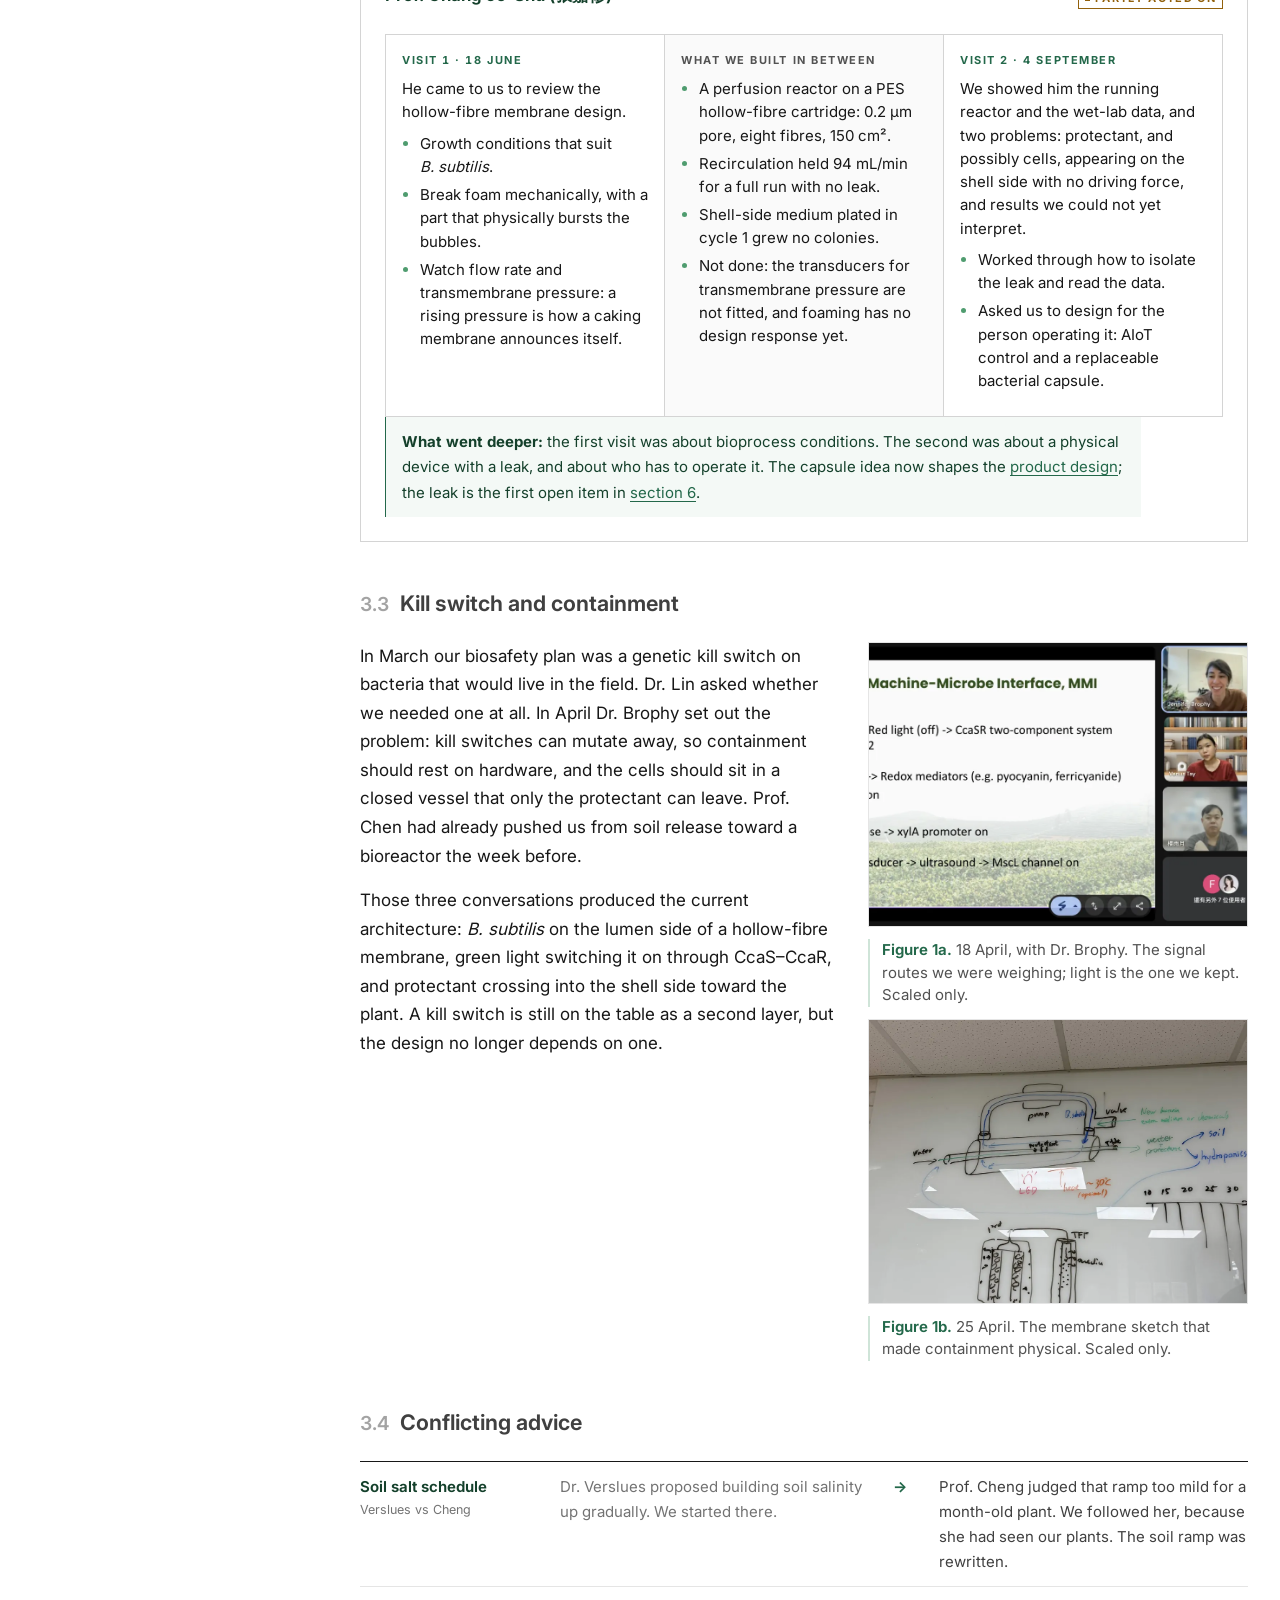
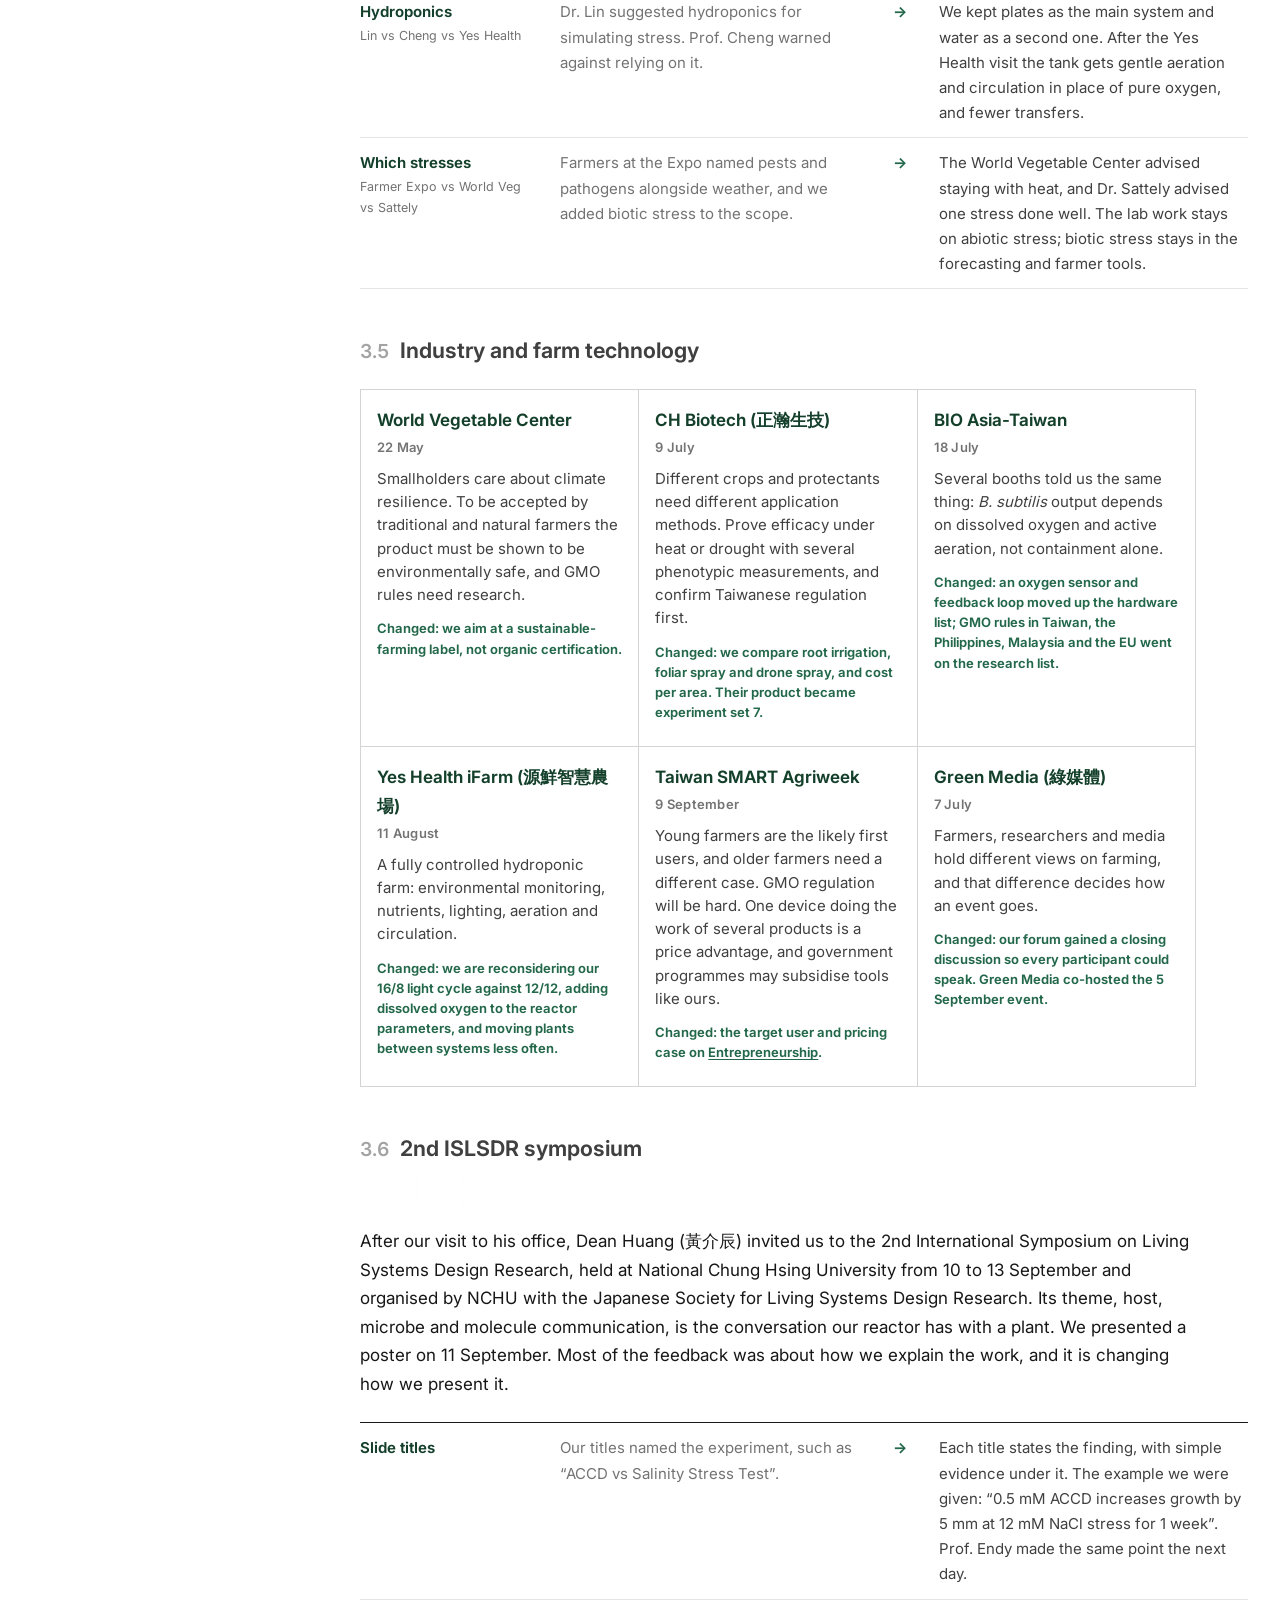
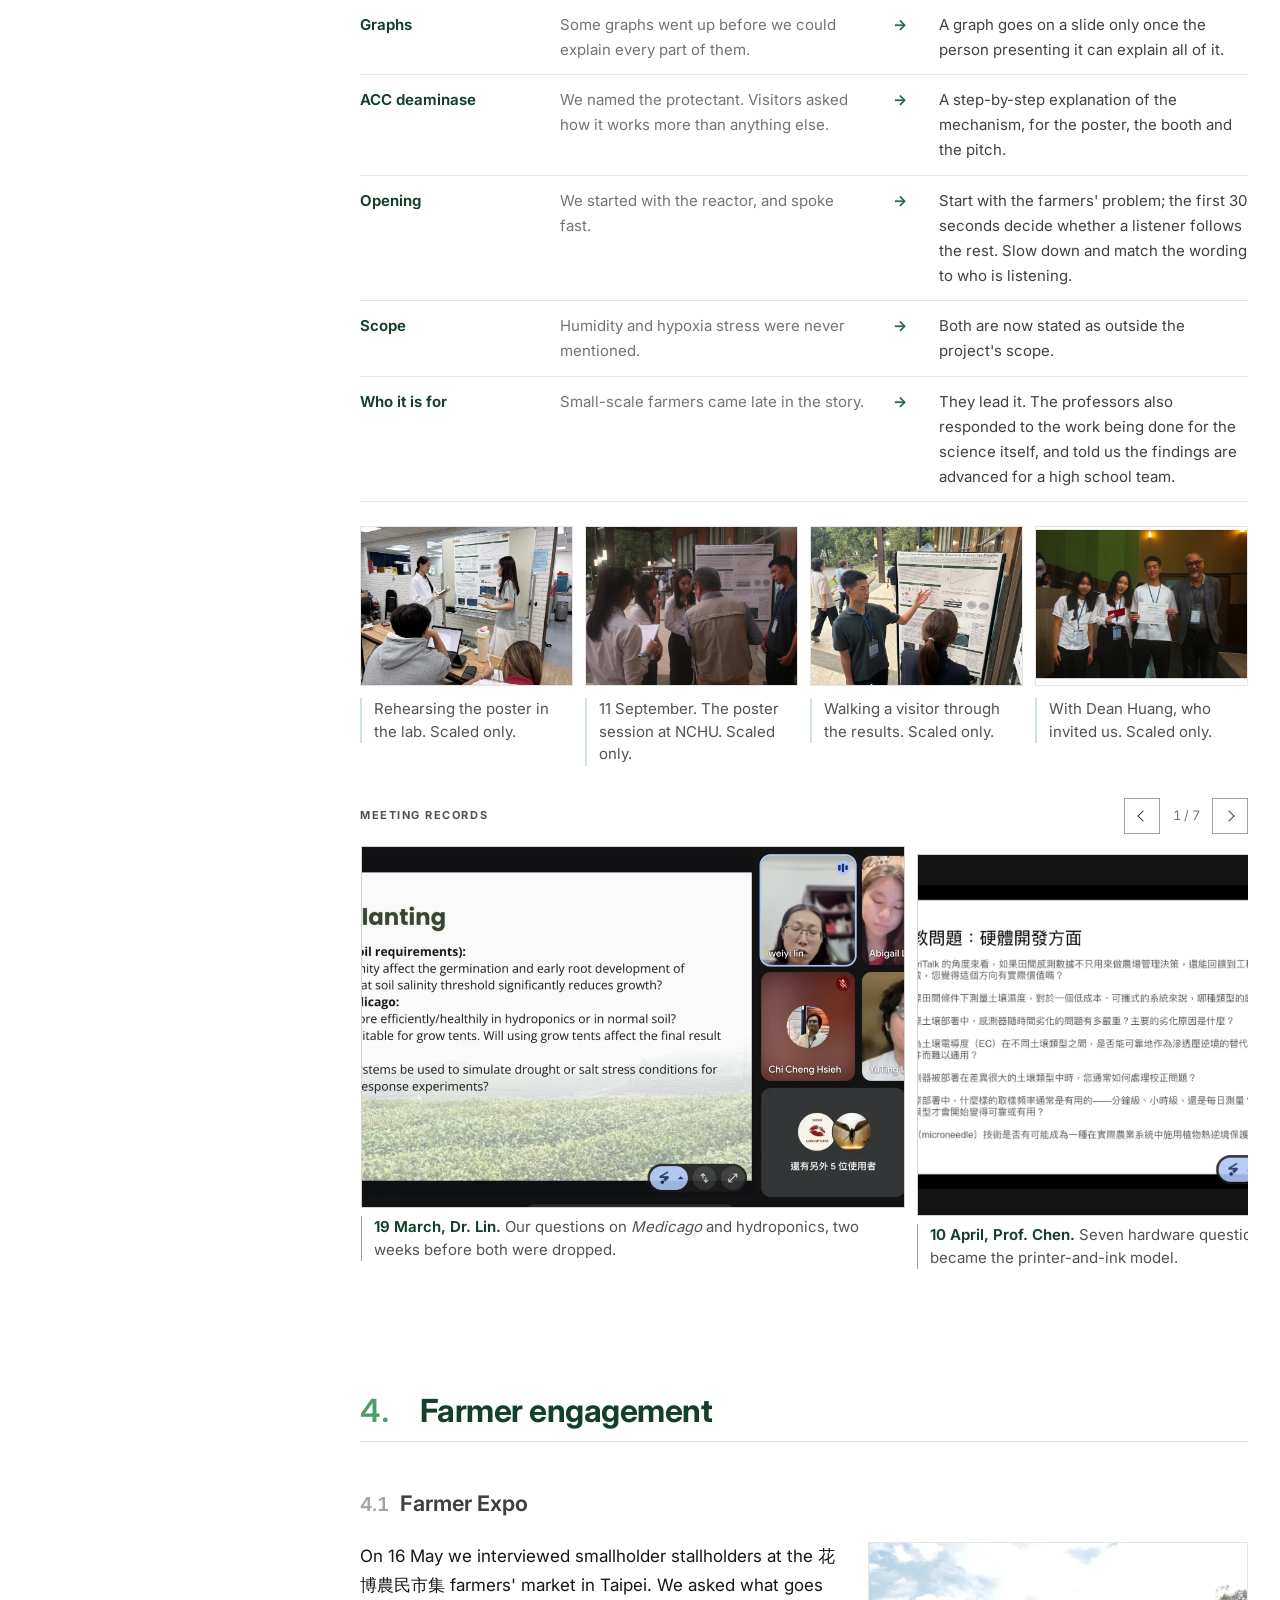
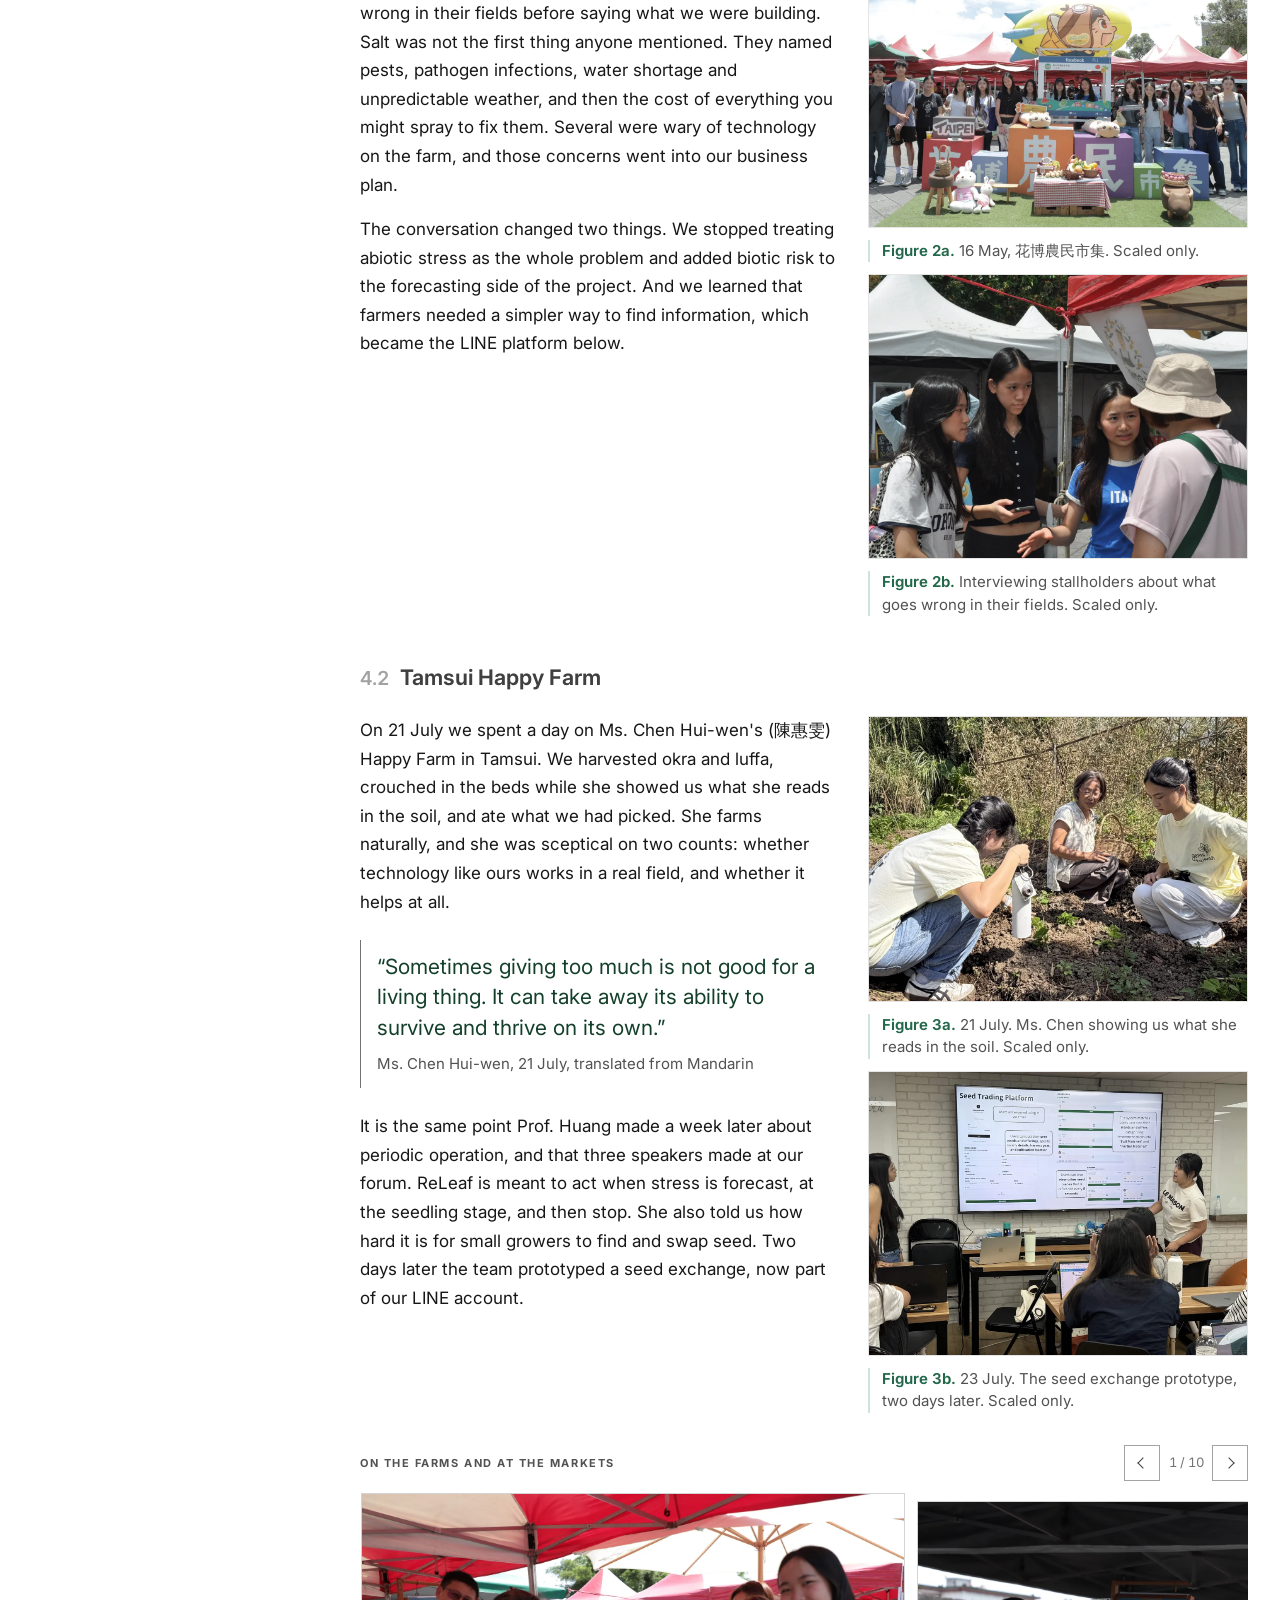
==== commit 8c9faf21: "IHP page: plain headings, four photographs per card, the symposium Headings are the section's name a" ====
--- a/human-practices/index.html
+++ b/human-practices/index.html
@@ -4,7 +4,7 @@
   <meta charset="utf-8" />
   <meta name="viewport" content="width=device-width, initial-scale=1" />
   <title>Integrated Human Practices | ReLeaf &middot; iGEM 2026</title>
-  <meta name="description" content="Twenty-five engagements from March to September, seven stakeholders who met us more than once, and the design decisions each of them changed." />
+  <meta name="description" content="The experts, farmers and public ReLeaf met from March to September 2026, what each of them changed in the project, and photographs of those changes." />
   <link rel="icon" href="../assets/img/logo.png" />
   <link rel="stylesheet" href="../assets/css/tokens.css" />
   <link rel="stylesheet" href="../assets/css/nav.css" />
@@ -38,8 +38,8 @@
     </div>
 
     <div class="pagehead__inner">
-      <p class="pagehead__herocap"><b>The lab, and the room the lab has to answer to.</b> On the left, a tray of seedlings argued over in our own lab. On the right, the same project explained at our market booth to the people who would live with it. This page is what the second room changed about the first. Two photographs, joined; neither one altered.</p>
-      <p class="pagehead__lede">Twenty-five engagements between March and September. Seven of the people and organisations we consulted met us again after seeing what we had built, and the second conversation went further than the first.</p>
+      <p class="pagehead__herocap"><b>Left:</b> reviewing seedling images in our lab. <b>Right:</b> explaining ReLeaf to families at our market booth. Two photographs side by side, neither altered.</p>
+      <p class="pagehead__lede">The experts, farmers and public we met from March to September, what each of them changed in ReLeaf, and photographs of those changes.</p>
       <ul class="pagehead__meta">
         <li><b>Section</b><span>Engagement</span></li>
         <li><b>Written by</b><span>Human practices</span></li>
@@ -59,20 +59,9 @@
 
       <!-- ====================================================== 1 · OVERVIEW == -->
       <section class="sec" id="overview">
-        <h2 data-toc="Overview">Overview: the people we met moved the bacteria off the field and into a box</h2>
-        <p class="stand">ReLeaf began as engineered <i>Bacillus subtilis</i> sprayed onto crops. It ends as a sealed hollow-fibre bioreactor that keeps the cells inside and sends only the protectant to the plant. <b>Nearly every step between those two designs traces back to a named conversation.</b></p>
+        <h2 data-toc="Overview">Overview</h2>
 
         <p>Farmers in Taiwan lose crops to heat, salt, drought, pests and weather they cannot predict, and many answer with more chemical input because it is the fastest thing to hand. We set out to predict stress and protect the plant before the damage lands, without adding to that load. The question we kept putting to other people was whether our answer was safe, useful and wanted. Plant biologists changed our model organism and our dosing. Two Stanford researchers and a bioprocess engineer changed how we contain the bacteria. An AIoT professor changed how the hardware, the model and the data relate to each other. A natural farmer in Tamsui changed what we built for farmers. We went back to seven of these stakeholders with results in hand, because a second conversation tests whether we understood the first. Iterating with the same stakeholders is what set apart Calgary 2019 and Lambert 2021, the two examples in the judging handbook we modelled our approach on [1][2][3]. Every entry below records what the person said, what we did about it, and where the result sits on this wiki, including the advice we could not act on yet.</p>
-
-        <div class="keyfacts-wrap">
-        <ul class="keyfacts">
-          <li><b>25</b><span>Dated engagements, 19 March to 12 September</span></li>
-          <li><b>7</b><span>Stakeholders we met two or three times</span></li>
-          <li><b>6</b><span>Project areas changed by outside advice</span></li>
-          <li><b>50+</b><span>Participants at our 5 September forum</span></li>
-          <li><b>62</b><span>Visitor surveys from the market booths</span></li>
-        </ul>
-        </div>
 
         <aside class="callout callout--medal">
           <b class="callout__label">Silver Medal Criterion #2 &middot; Best Integrated Human Practices</b>
@@ -86,8 +75,8 @@
            #evomap is rendered by evomap.js from evomap-data.js; this block is
            owned by the map and should not be edited by hand. -->
       <section class="sec sec--evo" id="evolution">
-        <h2 data-toc="Evolution map">Project evolution map: twenty-five conversations, and what each one changed</h2>
-        <p class="stand">The project began as bacteria sprayed on soil and ended as bacteria sealed in a reactor. <b>Every card below is one conversation, the decision it produced, and the photographs of that decision being built.</b> Seven stakeholders came back for a second look; their cards say which visit you are reading.</p>
+        <h2 data-toc="Project evolution map">Project evolution map</h2>
+        <p class="stand">Every conversation from March to September, the decision that followed, and photographs of the work it led to. Select a card or a photograph to open it.</p>
 
         <div id="evomap" class="evomap" data-evomap>
           <noscript>
@@ -98,10 +87,9 @@
 
       <!-- ============================================ 3 · EXPERT ENGAGEMENT == -->
       <section class="sec" id="experts">
-        <h2 data-toc="Expert engagement">Expert engagement: advisors who checked our work twice</h2>
-        <p class="stand">We chose each expert for the part of the project they could find faults in, and <b>went back to the ones whose advice we had acted on</b> so they could judge whether we had acted on it well.</p>
-
-        <h3 data-toc="Choosing experts">We picked experts by the module they could break</h3>
+        <h2 data-toc="Expert engagement">Expert engagement</h2>
+
+        <h3 data-toc="Expert selection">Expert selection</h3>
         <p>We could not ask one person everything, so we split the project into the six areas the map uses and looked for someone who could find the weak point in each. Academic advisors came first, while the design was still open to change. Industry and farm-technology contacts came later, once there was a device to criticise.</p>
 
         <ol class="picks">
@@ -177,8 +165,8 @@
           </li>
         </ol>
 
-        <h3 data-toc="Return visits">Six advisors saw the project twice, and the second meeting went deeper</h3>
-        <p>A single interview tells you what someone thinks of an idea. A second interview tells you what they think of what you did with their advice. Six of those threads are below; CH Biotech and Green Media also came back to us, and their second appearance was at our forum, in section&nbsp;5. Each tab below sets the first meeting, the work in between and the return meeting side by side. The line at the bottom of each tab says what the second meeting asked of us that the first could not.</p>
+        <h3 data-toc="Return visits">Return visits</h3>
+        <p>Six advisors met us more than once, after seeing what we had done with their first round of advice. CH Biotech and Green Media also came back to us, and their second appearance was at our forum, in section&nbsp;5. Each tab below sets the first meeting, the work in between and the return meeting side by side. The line at the bottom of each tab says what the second meeting asked of us that the first could not.</p>
 
         <div class="rail" data-rail>
           <div class="rail__strip" role="tablist" aria-label="Advisors we met more than once">
@@ -205,7 +193,7 @@
           <!-- CHANG -->
           <div class="rail__panel" role="tabpanel" id="lp-chang" aria-labelledby="lt-chang" tabindex="0">
             <div class="loop__head">
-              <h4>Prof. Chang Jo-Shu (張嘉修): from keeping a culture alive to whether a farmer can run the machine</h4>
+              <h4>Prof. Chang Jo-Shu (張嘉修)</h4>
               <span class="stamp stamp--partial">Partly acted on</span>
             </div>
             <div class="loop">
@@ -242,7 +230,7 @@
           <!-- CHENG -->
           <div class="rail__panel" role="tabpanel" id="lp-cheng" aria-labelledby="lt-cheng" tabindex="0" hidden>
             <div class="loop__head">
-              <h4>Prof. Cheng Mei-Chun (鄭梅君): first she chose our plant, then she corrected how we grew it</h4>
+              <h4>Prof. Cheng Mei-Chun (鄭梅君)</h4>
               <span class="stamp stamp--done">Adopted in set 8</span>
             </div>
             <div class="loop">
@@ -280,13 +268,13 @@
           <!-- CHEN -->
           <div class="rail__panel" role="tabpanel" id="lp-chen" aria-labelledby="lt-chen" tabindex="0" hidden>
             <div class="loop__head">
-              <h4>Prof. Chen Wen-liang (陳文亮): the architecture, then the data, then how far to intervene</h4>
-              <span class="stamp stamp--done">Three meetings</span>
+              <h4>Prof. Chen Wen-liang (陳文亮)</h4>
+              <span class="stamp stamp--done">Adopted</span>
             </div>
             <div class="loop">
               <div>
                 <h5>Meeting 1 &middot; 10 April</h5>
-                <p class="pull" style="margin:0 0 .5rem"><span style="color:var(--leaf-900);font-weight:600">&ldquo;Design the hardware as the printer and the biofertilizer as the ink.&rdquo;</span></p>
+                <p><b>Key suggestion:</b> design the hardware as the printer and the biofertilizer as the ink.</p>
                 <ul>
                   <li>Move from releasing bacteria into soil to a controlled bioreactor.</li>
                   <li>Define the inputs and outputs of the device clearly.</li>
@@ -317,7 +305,7 @@
           <!-- SATTELY -->
           <div class="rail__panel" role="tabpanel" id="lp-sattely" aria-labelledby="lt-sattely" tabindex="0" hidden>
             <div class="loop__head">
-              <h4>Dr. Elizabeth Sattely: first she questioned our strategy, then she audited our evidence</h4>
+              <h4>Dr. Elizabeth Sattely</h4>
               <span class="stamp stamp--partial">Controls in progress</span>
             </div>
             <div class="loop">
@@ -354,7 +342,7 @@
           <!-- HUANG -->
           <div class="rail__panel" role="tabpanel" id="lp-huang" aria-labelledby="lt-huang" tabindex="0" hidden>
             <div class="loop__head">
-              <h4>Prof. Huang (黃介辰): timing and cloning online, then expression and secretion in his own lab</h4>
+              <h4>Dean Huang (黃介辰)</h4>
               <span class="stamp stamp--done">Changed a module</span>
             </div>
             <div class="loop">
@@ -383,13 +371,13 @@
                 </ul>
               </div>
             </div>
-            <p class="loop__depth"><b>What went deeper:</b> more secretion is not enough if the protein does not work. After the second visit we evaluate quantity, identity, solubility and function together. <a href="../engineering/">Engineering</a></p>
+            <p class="loop__depth"><b>What went deeper:</b> more secretion is not enough if the protein does not work, so we now evaluate quantity, identity, solubility and function together. After the second visit he invited us to present at the 2nd ISLSDR symposium at NCHU on 11 September. <a href="../engineering/">Engineering</a></p>
           </div>
 
           <!-- KYLE -->
           <div class="rail__panel" role="tabpanel" id="lp-kyle" aria-labelledby="lt-kyle" tabindex="0" hidden>
             <div class="loop__head">
-              <h4>Dr. Kyle: a weekly review that set the rules our plant data runs on</h4>
+              <h4>Dr. Kyle</h4>
               <span class="stamp stamp--partial">One rule missed</span>
             </div>
             <div class="loop">
@@ -420,19 +408,25 @@
           </div>
         </div>
 
-        <h3 data-toc="Kill switch">Two early warnings about the kill switch made containment physical</h3>
+        <h3 data-toc="Kill switch and containment">Kill switch and containment</h3>
         <div class="split">
           <div>
             <p>In March our biosafety plan was a genetic kill switch on bacteria that would live in the field. Dr. Lin asked whether we needed one at all. In April Dr. Brophy set out the problem: kill switches can mutate away, so containment should rest on hardware, and the cells should sit in a closed vessel that only the protectant can leave. Prof. Chen had already pushed us from soil release toward a bioreactor the week before.</p>
             <p>Those three conversations produced the current architecture: <i>B.&nbsp;subtilis</i> on the lumen side of a hollow-fibre membrane, green light switching it on through CcaS&ndash;CcaR, and protectant crossing into the shell side toward the plant. A kill switch is still on the table as a second layer, but the design no longer depends on one.</p>
           </div>
-          <figure class="fig">
-            <img src="../assets/img/human-practices/exp-0418-brophy.webp" alt="A video call. A slide titled Bioreactor Design, Machine-Microbe Interface, lists light, electricity, chemical and sound as strategies, with a grid of participant video tiles on the right." loading="lazy" width="1600" height="626" />
-            <figcaption><b>Figure 1.</b> 18 April, with Dr. Brophy. The slide lists the signal routes we were weighing for the machine&ndash;microbe interface; light is the one we kept. Screenshot, scaled only.</figcaption>
-          </figure>
-        </div>
-
-        <h3 data-toc="Where they disagreed">Where advisors disagreed, we wrote down whose advice we followed</h3>
+          <div class="figpair">
+            <figure class="fig">
+              <img src="../assets/img/human-practices/exp-0418-brophy.webp" alt="A video call slide listing light, electricity, chemical and sound as ways to signal the bacteria, beside participant tiles." loading="lazy" />
+              <figcaption><b>Figure 1a.</b> 18 April, with Dr. Brophy. The signal routes we were weighing; light is the one we kept. Scaled only.</figcaption>
+            </figure>
+            <figure class="fig">
+              <img src="../assets/img/human-practices/ev-hollow-fibre.webp" alt="A whiteboard sketch of a hollow fibre membrane module with the culture on one side and the product on the other." loading="lazy" />
+              <figcaption><b>Figure 1b.</b> 25 April. The membrane sketch that made containment physical. Scaled only.</figcaption>
+            </figure>
+          </div>
+        </div>
+
+        <h3 data-toc="Conflicting advice">Conflicting advice</h3>
         <div class="changed">
           <div class="changed__row">
             <div class="changed__who">Soil salt schedule<small>Verslues vs Cheng</small></div>
@@ -454,7 +448,7 @@
           </div>
         </div>
 
-        <h3 data-toc="Industry visits">Industry and farm-technology visits tested the idea against a market</h3>
+        <h3 data-toc="Industry and farm technology">Industry and farm technology</h3>
         <ul class="cells">
           <li>
             <h4>World Vegetable Center<small>22 May</small></h4>
@@ -487,6 +481,68 @@
             <p class="from">Changed: our forum gained a closing discussion so every participant could speak. Green Media co-hosted the 5 September event.</p>
           </li>
         </ul>
+
+        <h3 data-toc="2nd ISLSDR symposium">2nd ISLSDR symposium</h3>
+        <p><img class="symp-logo" src="../assets/img/human-practices/logo-islsdr.webp" alt="2nd ISLSDR logo" /></p>
+        <p>After our visit to his office, Dean Huang (黃介辰) invited us to the 2nd International Symposium on Living Systems Design Research, held at National Chung Hsing University from 10 to 13 September and organised by NCHU with the Japanese Society for Living Systems Design Research. Its theme, host, microbe and molecule communication, is the conversation our reactor has with a plant. We presented a poster on 11 September. Most of the feedback was about how we explain the work, and it is changing how we present it.</p>
+
+        <div class="changed changed--heard">
+          <div class="changed__row">
+            <div class="changed__who">Slide titles</div>
+            <div class="changed__from">Our titles named the experiment, such as &ldquo;ACCD vs Salinity Stress Test&rdquo;.</div>
+            <div class="changed__arrow" aria-hidden="true">&rarr;</div>
+            <div class="changed__to">Each title states the finding, with simple evidence under it. The example we were given: &ldquo;0.5 mM ACCD increases growth by 5 mm at 12 mM NaCl stress for 1 week&rdquo;. Prof. Endy made the same point the next day.</div>
+          </div>
+          <div class="changed__row">
+            <div class="changed__who">Graphs</div>
+            <div class="changed__from">Some graphs went up before we could explain every part of them.</div>
+            <div class="changed__arrow" aria-hidden="true">&rarr;</div>
+            <div class="changed__to">A graph goes on a slide only once the person presenting it can explain all of it.</div>
+          </div>
+          <div class="changed__row">
+            <div class="changed__who">ACC deaminase</div>
+            <div class="changed__from">We named the protectant. Visitors asked how it works more than anything else.</div>
+            <div class="changed__arrow" aria-hidden="true">&rarr;</div>
+            <div class="changed__to">A step-by-step explanation of the mechanism, for the poster, the booth and the pitch.</div>
+          </div>
+          <div class="changed__row">
+            <div class="changed__who">Opening</div>
+            <div class="changed__from">We started with the reactor, and spoke fast.</div>
+            <div class="changed__arrow" aria-hidden="true">&rarr;</div>
+            <div class="changed__to">Start with the farmers' problem; the first 30 seconds decide whether a listener follows the rest. Slow down and match the wording to who is listening.</div>
+          </div>
+          <div class="changed__row">
+            <div class="changed__who">Scope</div>
+            <div class="changed__from">Humidity and hypoxia stress were never mentioned.</div>
+            <div class="changed__arrow" aria-hidden="true">&rarr;</div>
+            <div class="changed__to">Both are now stated as outside the project's scope.</div>
+          </div>
+          <div class="changed__row">
+            <div class="changed__who">Who it is for</div>
+            <div class="changed__from">Small-scale farmers came late in the story.</div>
+            <div class="changed__arrow" aria-hidden="true">&rarr;</div>
+            <div class="changed__to">They lead it. The professors also responded to the work being done for the science itself, and told us the findings are advanced for a high school team.</div>
+          </div>
+        </div>
+
+        <div class="figgrid">
+          <figure class="fig">
+            <img src="../assets/img/human-practices/ev-symp-rehearsal.webp" alt="Two students rehearsing in front of a printed poster in the lab while teammates watch." loading="lazy" />
+            <figcaption>Rehearsing the poster in the lab. Scaled only.</figcaption>
+          </figure>
+          <figure class="fig">
+            <img src="../assets/img/human-practices/ev-symp-poster.webp" alt="Students explaining the poster to an older visitor at an evening poster session." loading="lazy" />
+            <figcaption>11 September. The poster session at NCHU. Scaled only.</figcaption>
+          </figure>
+          <figure class="fig">
+            <img src="../assets/img/human-practices/ev-symp-explain.webp" alt="A student pointing at a results graph on the poster for a visitor." loading="lazy" />
+            <figcaption>Walking a visitor through the results. Scaled only.</figcaption>
+          </figure>
+          <figure class="fig">
+            <img src="../assets/img/human-practices/ev-symp-award.webp" alt="Three students holding a certificate beside Dean Huang." loading="lazy" />
+            <figcaption>With Dean Huang, who invited us. Scaled only.</figcaption>
+          </figure>
+        </div>
 
         <div class="carousel" data-carousel data-zoom>
           <div class="carousel__bar">
@@ -511,22 +567,27 @@
 
       <!-- ============================================ 4 · FARMER ENGAGEMENT == -->
       <section class="sec" id="farmers">
-        <h2 data-toc="Farmer engagement">Farmer engagement: growers named the problems, and one of them named a tool we then built</h2>
-        <p class="stand">Experts told us how to grow a plant. <b>Growers told us what a stressed crop costs them</b>, what they distrust about technology, and how they look for help.</p>
-
-        <h3 data-toc="Farmer Expo">At the Farmer Expo, weather and water came before salt</h3>
+        <h2 data-toc="Farmer engagement">Farmer engagement</h2>
+
+        <h3 data-toc="Farmer Expo">Farmer Expo</h3>
         <div class="split">
           <div>
             <p>On 16 May we interviewed smallholder stallholders at the 花博農民市集 farmers' market in Taipei. We asked what goes wrong in their fields before saying what we were building. Salt was not the first thing anyone mentioned. They named pests, pathogen infections, water shortage and unpredictable weather, and then the cost of everything you might spray to fix them. Several were wary of technology on the farm, and those concerns went into our business plan.</p>
             <p>The conversation changed two things. We stopped treating abiotic stress as the whole problem and added biotic risk to the forecasting side of the project. And we learned that farmers needed a simpler way to find information, which became the LINE platform below.</p>
           </div>
-          <figure class="fig">
-            <img src="../assets/img/human-practices/farm-expo-group.webp" alt="The team standing in front of a large colourful market sign under red and white tents." loading="lazy" />
-            <figcaption><b>Figure 2.</b> 16 May, 花博農民市集. Scaled only.</figcaption>
-          </figure>
-        </div>
-
-        <h3 data-toc="Tamsui farm">A natural farmer in Tamsui warned us against giving plants too much</h3>
+          <div class="figpair">
+            <figure class="fig">
+              <img src="../assets/img/human-practices/farm-expo-group.webp" alt="The team in front of a large colourful market sign under red and white tents." loading="lazy" />
+              <figcaption><b>Figure 2a.</b> 16 May, 花博農民市集. Scaled only.</figcaption>
+            </figure>
+            <figure class="fig">
+              <img src="../assets/img/human-practices/ev-expo-interview.webp" alt="Students interviewing a grower in a sun hat at a market stall." loading="lazy" />
+              <figcaption><b>Figure 2b.</b> Interviewing stallholders about what goes wrong in their fields. Scaled only.</figcaption>
+            </figure>
+          </div>
+        </div>
+
+        <h3 data-toc="Tamsui Happy Farm">Tamsui Happy Farm</h3>
         <div class="split">
           <div>
             <p>On 21 July we spent a day on Ms. Chen Hui-wen's (陳惠雯) Happy Farm in Tamsui. We harvested okra and luffa, crouched in the beds while she showed us what she reads in the soil, and ate what we had picked. She farms naturally, and she was sceptical on two counts: whether technology like ours works in a real field, and whether it helps at all.</p>
@@ -534,12 +595,18 @@
               <p>&ldquo;Sometimes giving too much is not good for a living thing. It can take away its ability to survive and thrive on its own.&rdquo;</p>
               <footer>Ms. Chen Hui-wen, 21 July, translated from Mandarin</footer>
             </blockquote>
-            <p>We took that seriously. It is the same point Prof. Huang made a week later about periodic operation, and that three speakers made at our forum. ReLeaf is meant to act when stress is forecast, at the seedling stage, and then stop. She also told us how hard it is for small growers to find and swap seed. Two days later the team prototyped a seed exchange, now part of our LINE account.</p>
-          </div>
-          <figure class="fig">
-            <img src="../assets/img/human-practices/farm-tamsui-soil.webp" alt="Ms. Chen crouched in a vegetable bed beside a basket, with two students kneeling close to look at the soil." loading="lazy" />
-            <figcaption><b>Figure 3.</b> 21 July. Ms. Chen at ground level, where she does most of her explaining. Scaled only.</figcaption>
-          </figure>
+            <p>It is the same point Prof. Huang made a week later about periodic operation, and that three speakers made at our forum. ReLeaf is meant to act when stress is forecast, at the seedling stage, and then stop. She also told us how hard it is for small growers to find and swap seed. Two days later the team prototyped a seed exchange, now part of our LINE account.</p>
+          </div>
+          <div class="figpair">
+            <figure class="fig">
+              <img src="../assets/img/human-practices/farm-tamsui-soil.webp" alt="Ms. Chen crouched in a vegetable bed beside a basket, with two students kneeling to look at the soil." loading="lazy" />
+              <figcaption><b>Figure 3a.</b> 21 July. Ms. Chen showing us what she reads in the soil. Scaled only.</figcaption>
+            </figure>
+            <figure class="fig">
+              <img src="../assets/img/human-practices/ev-seed-platform.webp" alt="A student presenting a seed exchange prototype on a large screen to the team." loading="lazy" />
+              <figcaption><b>Figure 3b.</b> 23 July. The seed exchange prototype, two days later. Scaled only.</figcaption>
+            </figure>
+          </div>
         </div>
 
         <div class="carousel" data-carousel data-zoom>
@@ -565,7 +632,7 @@
           </ul>
         </div>
 
-        <h3 data-toc="LINE platform">農友助手: a LINE account because farmers already use LINE</h3>
+        <h3 data-toc="LINE platform">農友助手 LINE platform</h3>
         <p>The Expo and the Tamsui visit showed us the same gap. Farm advice exists on government sites, research pages and social media, but it is scattered, and many smallholders are not comfortable searching for it. LINE is on almost every phone in Taiwan, so we built there: an official account called 農友助手 (Farmers' Assistant), with a six-button menu and nothing to install. Each button opens one tool.</p>
 
         <div class="rail" data-rail>
@@ -604,7 +671,7 @@
             <p>A form asking how satisfied users are, how useful each tool is, and what they want next. This is how the platform continues the feedback loop after the season ends.</p>
           </div>
           <div class="rail__panel" role="tabpanel" id="np-seed" aria-labelledby="nt-seed" tabindex="0" hidden>
-            <h4>Seed exchange, built on Ms. Chen's suggestion</h4>
+            <h4>Seed exchange</h4>
             <p>Users post what seed they need and what they can offer, with variety, harvest year and where it was grown. The platform matches the two sides; once both confirm, they contact each other directly. A keyword auto-reply (for salt, heat, pests and more) and a sticker set of our reactor and protectants sit alongside.</p>
           </div>
         </div>
@@ -632,25 +699,24 @@
 
       <!-- ============================================ 5 · PUBLIC ENGAGEMENT == -->
       <section class="sec" id="public">
-        <h2 data-toc="Public engagement">Public engagement: a forum and six booths put farmers, experts and the public in one conversation</h2>
-        <p class="stand">On 5 September we held a forum and a market event on the same day. <b>More than fifty people attended the forum, and 62 visitors filled in our booth survey.</b></p>
-
-        <h3 data-toc="The forum">The forum gave farmers, experts and the public the same microphone</h3>
-        <p>Most outreach puts a team at the front of a room. Green Media advised us in July that farmers, researchers and media see farming differently. So we built the forum, 田間對話 (Dialogue in the Field), in three parts and made the last part the longest.</p>
+        <h2 data-toc="Public engagement">Public engagement</h2>
+
+        <h3 data-toc="Public forum">Public forum</h3>
+        <p>Green Media advised us in July that farmers, researchers and media see farming differently. So we built the forum, 田間對話 (Dialogue in the Field), in three parts and made the last part the longest.</p>
 
         <ul class="cells">
           <li>
-            <h4>1 &middot; Experts share<small>three speakers</small></h4>
+            <h4>Experts share<small>three speakers</small></h4>
             <p><b>Dr. Li</b>, from natural farming: build an environment in which plants develop their own resilience, and stop trying to push growth or resistance into them directly.</p>
             <p><b>Prof. Chen</b>, from smart agriculture: technology should make a better environment for growth, and protection should depend on whether the plant can keep growing under the stress.</p>
             <p><b>CH Biotech</b>, from biostimulants: plant metabolism is a balance between growth and defence. Maximum protection is the wrong goal.</p>
           </li>
           <li>
-            <h4>2 &middot; Our project<small>the team</small></h4>
+            <h4>Our project<small>the team</small></h4>
             <p>We explained the bioreactor and the protectants as a farmer would use them: where the device sits, what it senses, and what reaches the plant.</p>
           </li>
           <li>
-            <h4>3 &middot; Farmers respond<small>open floor</small></h4>
+            <h4>Farmers respond<small>open floor</small></h4>
             <p>Farmers described their own stress problems and responded to the speakers. Two questions were aimed at us:</p>
             <p><b>Does using the bioreactor affect organic certification?</b><br /><b>How many bioreactors would one farm need?</b></p>
             <p>Neither has a final answer yet. Both are open items in section&nbsp;6.</p>
@@ -681,7 +747,7 @@
           </ul>
         </div>
 
-        <h4>Each audience got its own survey</h4>
+        <h4>Survey design</h4>
         <p>We wrote a Knowledge, Attitudes and Practices (KAP) survey [5][6], with different questions for speakers, farmers and the public, and an open question at the end for each.</p>
         <ol class="qset">
           <li>
@@ -711,7 +777,7 @@
         </ol>
         <p class="kap__note">Forum survey responses are still being tallied; they will be added here with their count.</p>
 
-        <h3 data-toc="Six booths">Six booths turned plant stress into something visitors could hear, see and play</h3>
+        <h3 data-toc="Booth activities">Booth activities</h3>
         <p>That afternoon we ran six booths at the Taipei Water Garden Organic Farmers' Market, alongside Green Media's Taiwanese coffee and cocoa event. Visitors collected a stamp at each booth by finishing the activity and answering a short question. Six stamps and an anonymous survey earned team merchandise and a place at the craft table.</p>
 
         <ul class="cells">
@@ -723,7 +789,7 @@
           <li><h4>DIY arts and crafts</h4><p>Build a fidget clicker, a stress-relief toy, and decorate it with stickers of our mascot.</p></li>
         </ul>
 
-        <p>The data physicalization booth came from a talk on the method that one of us heard at the 2025 Grand Jamboree. Data you can touch or hear reaches people who skip a chart [7]. Hearing that plants emit sound when they dry out was the detail visitors remembered most.</p>
+        <p>The data physicalization booth came from a talk on the method that one of us heard at the 2025 Grand Jamboree. The method presents data as objects and sound instead of charts [7]. Hearing that plants emit sound when they dry out was the detail visitors remembered most.</p>
 
         <div class="carousel" data-carousel data-zoom>
           <div class="carousel__bar">
@@ -748,7 +814,7 @@
           </ul>
         </div>
 
-        <h4>Knowledge: two in three visitors could explain the device afterwards</h4>
+        <h4>Knowledge</h4>
         <p>We built the booth survey on the same KAP structure [5]. Of 62 respondents, 51.6% picked the region our map marked as the most stressed. Self-rated understanding was highest for the ReLeaf device itself.</p>
 
         <figure class="kap" aria-labelledby="kap1-t">
@@ -783,7 +849,7 @@
           </details>
         </figure>
 
-        <h4>Attitude: 98% said the day raised their attention to climate impact on Taiwanese farming</h4>
+        <h4>Attitude</h4>
         <figure class="kap" data-kap aria-labelledby="kap3-t">
           <p class="kap__title" id="kap3-t">How did the booths change what you think?</p>
           <p class="kap__sub">n = 62. Share of respondents; rows sum to 100% within rounding.</p>
@@ -810,15 +876,15 @@
           <p class="kap__note">Charts redrawn from the team's survey figures; values as reported. The inspiration row reports 100.1% in the source through rounding.</p>
         </figure>
 
-        <h4>What visitors wrote in their own words</h4>
+        <h4>Visitor comments</h4>
         <p>The open question asked for one thing each visitor learned or found most impressive. Five themes came back: that plants make sound under stress, clicking when short of water; that ReLeaf protects crops with bacteria kept inside a device without harming soil; that climate change is already hitting Taiwanese coffee in Yunlin and Yilan; that games made the concepts stick; and the energy of the students at each booth.</p>
         <p class="kap__note">The practice (P) questions of the booth survey are not analysed yet.</p>
       </section>
 
       <!-- ================================================== 6 · CONCLUSION == -->
       <section class="sec" id="conclusion">
-        <h2 data-toc="Judging criteria">Conclusion: how this work answers the six IHP judging questions</h2>
-        <p class="stand">The judging handbook asks six questions about Integrated Human Practices [1]. <b>Each answer below points to evidence on this page or elsewhere on the wiki.</b></p>
+        <h2 data-toc="Conclusion">Conclusion</h2>
+        <p class="stand">The judging handbook sets six questions for Integrated Human Practices [1]. Each is answered below with the evidence for it.</p>
 
         <div class="rubric">
           <div class="rubric__row">
@@ -847,7 +913,7 @@
             <span class="rubric__no">03</span>
             <p class="rubric__ask">Responsible and good for the world<small>Did Human Practices help create a project that is responsible and good for the world?</small></p>
             <div class="rubric__ans">
-              <p>The biggest safety decision on the project came from outside it. After Dr. Lin and Dr. Brophy questioned the kill switch, we stopped planning to put engineered bacteria in soil. They now stay behind a 0.2&nbsp;&micro;m PES membrane, a pore smaller than a <i>B.&nbsp;subtilis</i> cell, and shell-side medium plated in cycle&nbsp;1 grew no colonies. We report the limits of that result: it is one plating with its replicate count unrecorded, the pore also passes vesicles and debris, Prof. Chang reviewed a shell-side leak with us on 4 September, and the second containment layer does not exist yet. The <a href="../safety-and-security/">Safety page</a> therefore describes contained use as a classification we are pursuing.</p>
+              <p>Our main biosafety decision came from outside advice. After Dr. Lin and Dr. Brophy questioned the kill switch, we stopped planning to put engineered bacteria in soil. They now stay behind a 0.2&nbsp;&micro;m PES membrane, a pore smaller than a <i>B.&nbsp;subtilis</i> cell, and shell-side medium plated in cycle&nbsp;1 grew no colonies. We report the limits of that result: it is one plating with its replicate count unrecorded, the pore also passes vesicles and debris, Prof. Chang reviewed a shell-side leak with us on 4 September, and the second containment layer does not exist yet. The <a href="../safety-and-security/">Safety page</a> therefore describes contained use as a classification we are pursuing.</p>
               <p>Farmers shaped the other half. The natural-farming view from Ms. Chen, Dr. Li, Prof. Chen and CH Biotech made proportionate protection a design rule. The crop assistant sends users to official sources before they act.</p>
               <!-- TODO (team): add Prof. Chen's own words on whether the design is responsible, with date, once confirmed from the 5 September notes. -->
             </div>
@@ -870,18 +936,18 @@
             <span class="rubric__no">06</span>
             <p class="rubric__ask">An inspiring example<small>How inspiring an example is it to others?</small></p>
             <div class="rubric__ans">
-              <p>Most teams interview a stakeholder once. We went back to seven, one of them three times, and each second meeting asked more of us than the first. A high-school team also ran a forum where farmers questioned scientists directly, and a booth where visitors heard a drought-stressed plant. The practice we would pass on is simple: go back to the people who advised you and show them what you did.</p>
-            </div>
-          </div>
-        </div>
-
-        <h3 data-toc="Still open">Still open after the wiki freeze</h3>
+              <p>We went back to seven stakeholders, one of them three times, and each second meeting asked more of us than the first. A high-school team also ran a forum where farmers questioned scientists directly, and a booth where visitors heard a drought-stressed plant.</p>
+            </div>
+          </div>
+        </div>
+
+        <h3 data-toc="Open items">Open items</h3>
         <ul class="openlist">
           <li><span class="stamp stamp--open">Open</span><span>The shell-side leak reviewed with Prof. Chang on 4 September, and replicated containment plating with a stated n.</span></li>
           <li><span class="stamp stamp--open">Open</span><span>Transmembrane pressure logging and a design response to foaming, both raised by Prof. Chang in June.</span></li>
           <li><span class="stamp stamp--open">Open</span><span>ACC deaminase shown at protein and RNA level, with the controls Dr. Sattely and Prof. Endy asked for.</span></li>
           <li><span class="stamp stamp--open">Open</span><span>The farmers' two forum questions: organic certification (<a href="../laws-and-regulations/">Laws and regulations</a>) and how many reactors a farm needs (<a href="../bioreactor-calculations/">Bioreactor calculations</a>).</span></li>
-          <li><span class="stamp stamp--partial">Pending</span><span>Forum survey tally, the booth survey's practice questions, notes from the 11 September NCHU symposium and from the 5 September farm interviews.</span></li>
+          <li><span class="stamp stamp--partial">Pending</span><span>Forum survey tally, the booth survey's practice questions, and notes from the 5 September farm interviews.</span></li>
           <li><span class="stamp stamp--kept">Planned</span><span>A visit to a farmers' association (農會), and outreach to an NTU agricultural economist on pricing.</span></li>
         </ul>
       </section>
--- a/human-practices/ihp.css
+++ b/human-practices/ihp.css
@@ -57,7 +57,7 @@
   font-variant-numeric: tabular-nums;
 }
 
-/* the hero is a placeholder until the Canva key visual lands */
+/* the landing visual: two photographs side by side */
 .ihp .pagehead__hero img { object-position: 50% 40%; }
 
 /* ------------------------------------------------------------- KEY FACTS -- */
@@ -509,3 +509,17 @@
   .rail__panel[hidden] { display: block; }
   .rail__strip { display: none; }
 }
+
+/* ---------------------------------------------------------------- PAIRS -- */
+/* Photographs come in pairs on this page, never alone. */
+.figpair { display: grid; gap: var(--sp-3); }
+@media (min-width: 40rem) and (max-width: 61.99rem) { .figpair { grid-template-columns: 1fr 1fr; } }
+.ihp .figpair .fig { margin: 0; }
+.ihp .figpair .fig img { aspect-ratio: 4 / 3; object-fit: cover; }
+.figgrid { display: grid; gap: var(--sp-3); margin: var(--sp-5) 0; }
+@media (min-width: 40rem) { .figgrid { grid-template-columns: repeat(2, minmax(0, 1fr)); } }
+@media (min-width: 72rem) { .figgrid { grid-template-columns: repeat(4, minmax(0, 1fr)); } }
+.ihp .figgrid .fig { margin: 0; }
+.ihp .figgrid .fig img { aspect-ratio: 4 / 3; object-fit: cover; }
+
+.symp-logo { display: block; height: 2.25rem; width: auto; }
--- a/human-practices/evomap.css
+++ b/human-practices/evomap.css
@@ -203,17 +203,19 @@
 }
 .evo__said b { color: var(--gray-500); font-weight: 700; font-size: .625rem; letter-spacing: .12em; text-transform: uppercase; }
 
-.evo__thumbs { display: flex; gap: .3rem; }
-.evo__thumbs img {
-  width: 4.5rem; height: 3.2rem; object-fit: cover;
-  border: 1px solid var(--gray-200); border-radius: 2px; background: var(--gray-100);
-}
-.evo__thumbs span {
-  display: grid; place-items: center;
-  width: 2.4rem; height: 3.2rem;
-  font-size: .6875rem; font-weight: 700; color: var(--gray-500);
-  border: 1px dashed var(--gray-200); border-radius: 2px;
-}
+/* four photographs across the card, each one a button into the viewer */
+.evo__thumbs { display: grid; grid-template-columns: repeat(4, minmax(0, 1fr)); gap: .3rem; }
+.evo__thumb {
+  appearance: none; display: block; padding: 0; margin: 0;
+  border: 1px solid var(--gray-200); border-radius: 2px;
+  background: var(--gray-100);
+  cursor: zoom-in; overflow: hidden;
+}
+.evo__thumb img { display: block; width: 100%; aspect-ratio: 4 / 3; object-fit: cover; transition: transform .2s ease; }
+.evo__thumb:hover img { transform: scale(1.05); }
+.evo__thumb:hover { border-color: var(--leaf-700); }
+
+.evo__logo { display: block; height: 1.4rem; width: auto; margin-top: .35rem; }
 
 .evo__foot {
   display: flex; align-items: flex-start; gap: .5rem;
@@ -226,7 +228,12 @@
   font-size: .625rem; font-weight: 700; letter-spacing: .12em; text-transform: uppercase;
   color: var(--leaf-700); margin-bottom: .1rem;
 }
-.evo__open { flex-shrink: 0; font-size: var(--text-xs); font-weight: 700; color: var(--gray-500); white-space: nowrap; }
+.evo__open {
+  flex-shrink: 0; appearance: none; border: 0; background: none; padding: 0;
+  font: inherit; font-size: var(--text-xs); font-weight: 700; color: var(--gray-500);
+  white-space: nowrap; cursor: pointer;
+}
+.evo__open:hover { color: var(--leaf-900); text-decoration: underline; text-underline-offset: 3px; }
 
 .evo__empty {
   margin: var(--sp-6) 0; padding: var(--sp-5);
@@ -302,11 +309,12 @@
 .evo__ev { display: grid; gap: var(--sp-4); }
 @media (min-width: 40rem) { .evo__ev { grid-template-columns: repeat(2, minmax(0, 1fr)); } }
 .evo__ev figure { margin: 0; }
+.evo__evbtn { appearance: none; display: block; width: 100%; padding: 0; border: 0; background: none; cursor: zoom-in; }
 .evo__ev img {
   display: block; width: 100%; aspect-ratio: 4 / 3; object-fit: cover;
   border: 1px solid var(--evo-line); border-radius: 2px; background: var(--gray-100);
-  cursor: zoom-in;
-}
+}
+.evo__evbtn:hover img { border-color: var(--leaf-700); }
 .evo__ev figcaption {
   margin-top: .4rem; padding-left: .6rem;
   border-left: 1px solid var(--gray-400);
@@ -320,6 +328,40 @@
 }
 .evo__links a:hover { border-color: var(--leaf-700); background: var(--leaf-50); }
 .evo__src { margin-top: var(--sp-4); font-size: var(--text-xs); color: var(--gray-500); }
+
+/* -------------------------------------------------------------- VIEWER -- */
+
+.evo-lb {
+  position: fixed; inset: 0; z-index: 9500;
+  display: grid; place-items: center;
+  padding: clamp(1rem, 4vw, 3.5rem);
+  background: rgb(0 0 0 / .94);
+}
+.evo-lb[hidden] { display: none; }
+.evo-lb__fig { margin: 0; display: grid; justify-items: center; gap: var(--sp-3); max-width: 100%; }
+.evo-lb__fig img { max-width: min(92vw, 1400px); max-height: 80vh; object-fit: contain; border-radius: 2px; }
+.evo-lb__fig figcaption { max-width: 70ch; color: #d9d9d9; font-size: var(--text-sm); line-height: 1.5; text-align: center; }
+.evo-lb__close, .evo-lb__nav {
+  position: absolute;
+  display: grid; place-items: center;
+  width: 2.75rem; height: 2.75rem;
+  border: 0; border-radius: 50%;
+  background: rgb(255 255 255 / .12); color: #ffffff;
+  font: inherit; font-size: 1.1rem; line-height: 1;
+  cursor: pointer;
+}
+.evo-lb__close:hover, .evo-lb__nav:hover { background: rgb(255 255 255 / .24); }
+.evo-lb__close { top: 1rem; right: 1rem; }
+.evo-lb__nav { top: 50%; transform: translateY(-50%); }
+.evo-lb__nav--prev { left: 1rem; }
+.evo-lb__nav--next { right: 1rem; }
+.evo-lb__nav::before {
+  content: ""; width: .6rem; height: .6rem;
+  border-right: 2px solid currentColor; border-bottom: 2px solid currentColor;
+}
+.evo-lb__nav--prev::before { transform: translateX(.15rem) rotate(135deg); }
+.evo-lb__nav--next::before { transform: translateX(-.15rem) rotate(-45deg); }
+.evo-lb__count { position: absolute; top: 1.6rem; left: 1.25rem; color: #bdbdbd; font-size: var(--text-xs); font-variant-numeric: tabular-nums; }
 
 /* ---------------------------------------------------------------- PRINT -- */
 
